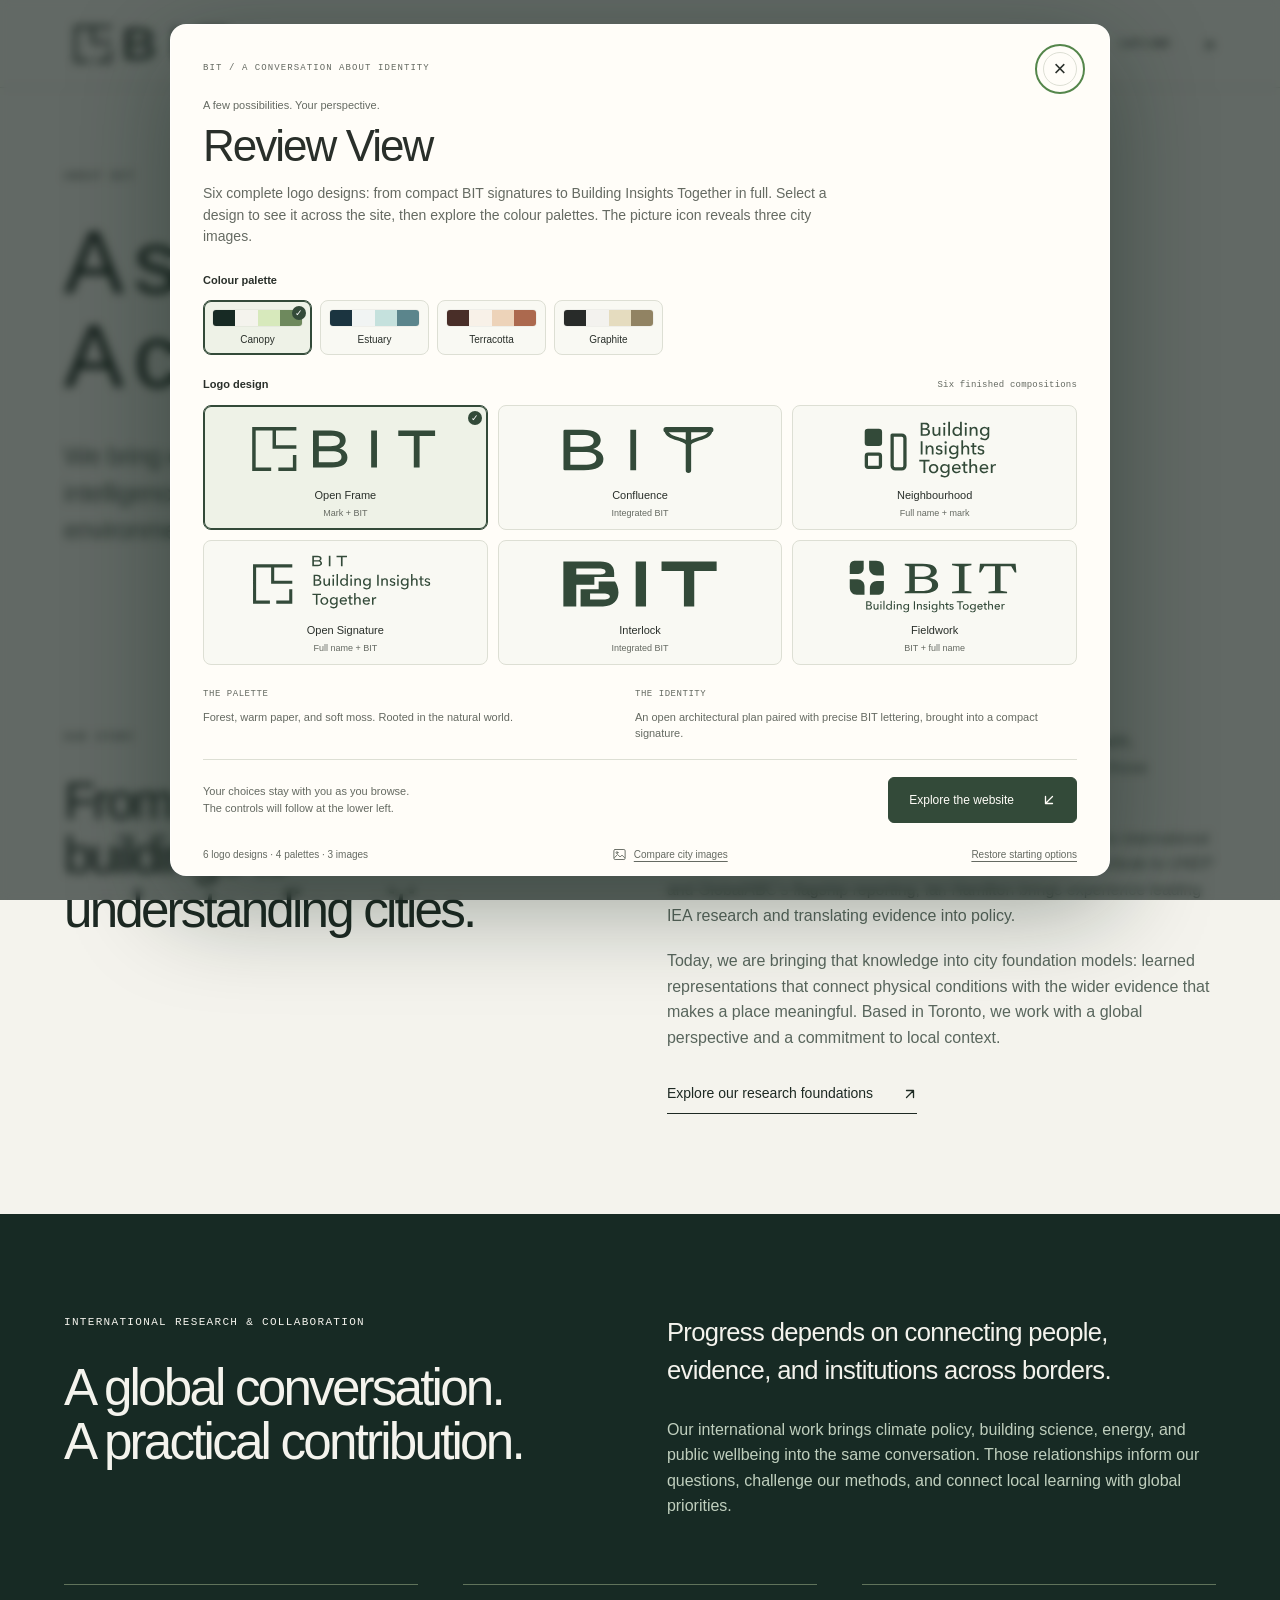
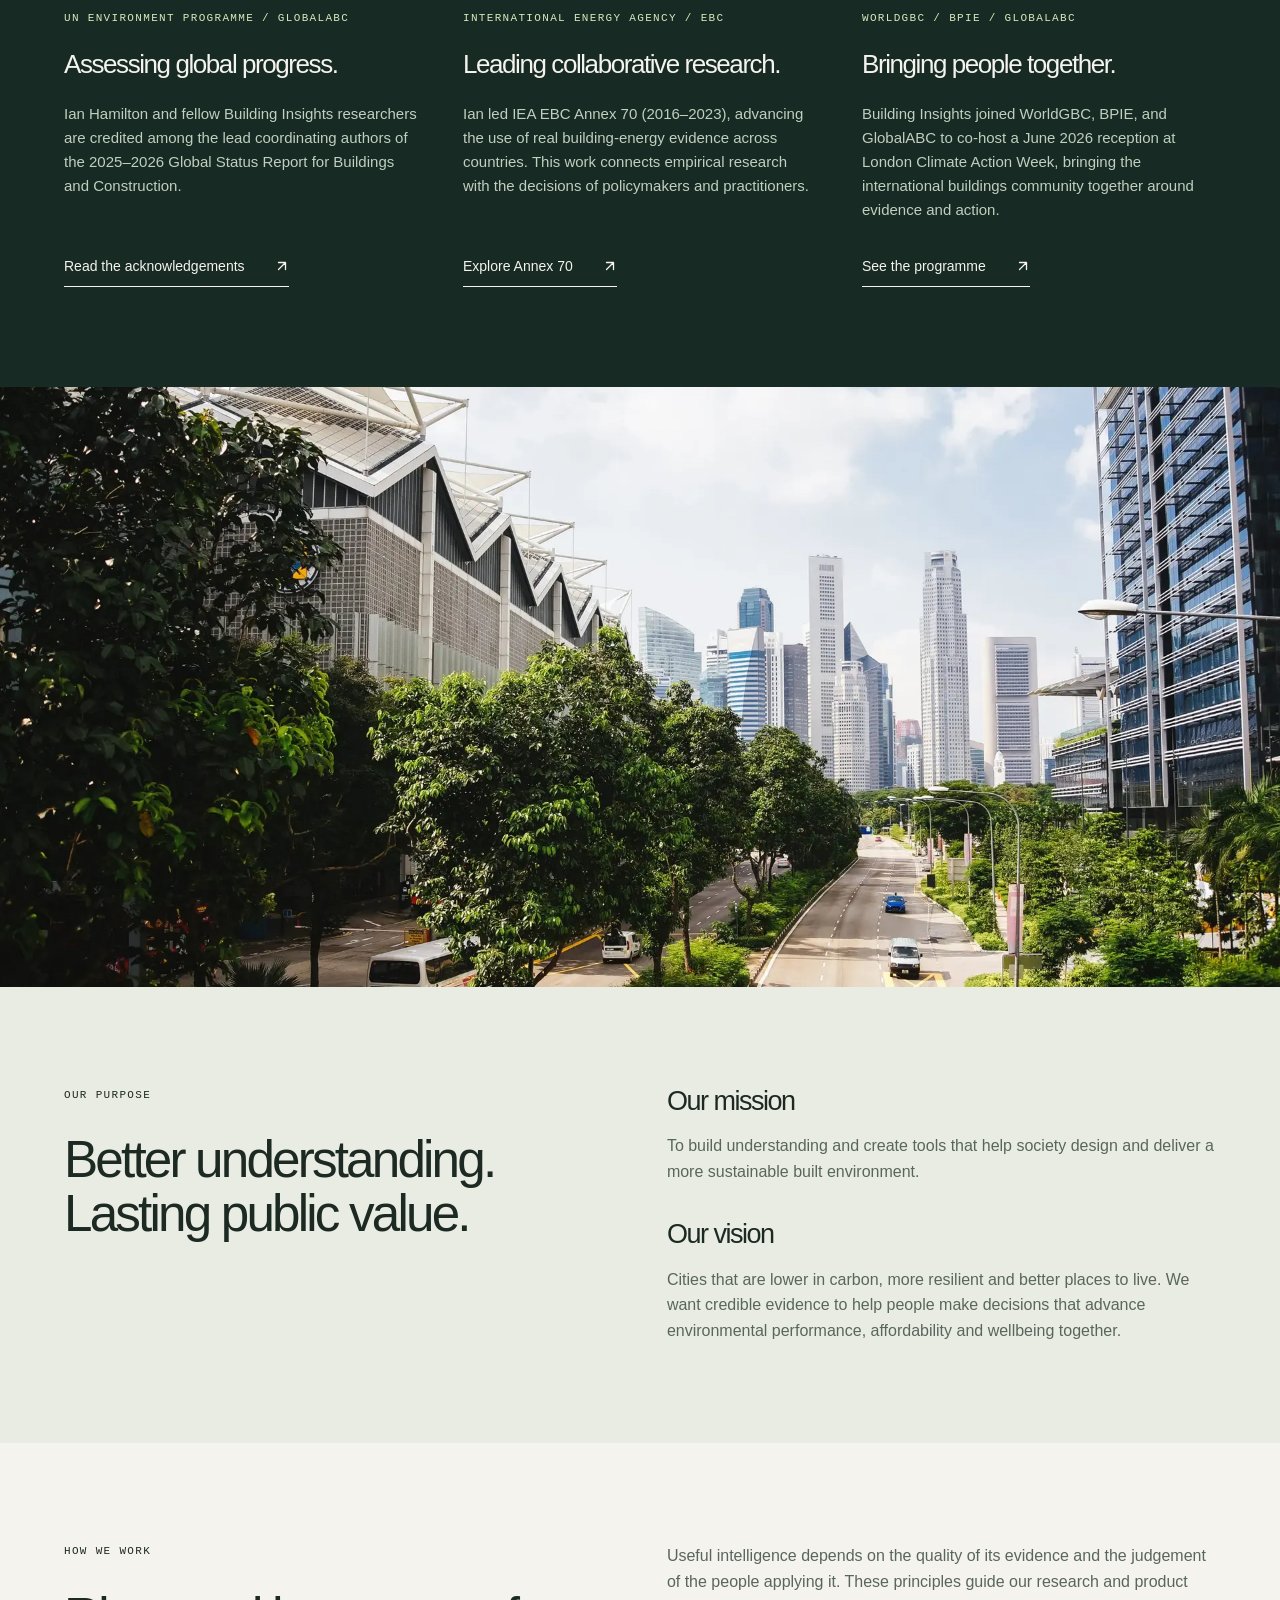
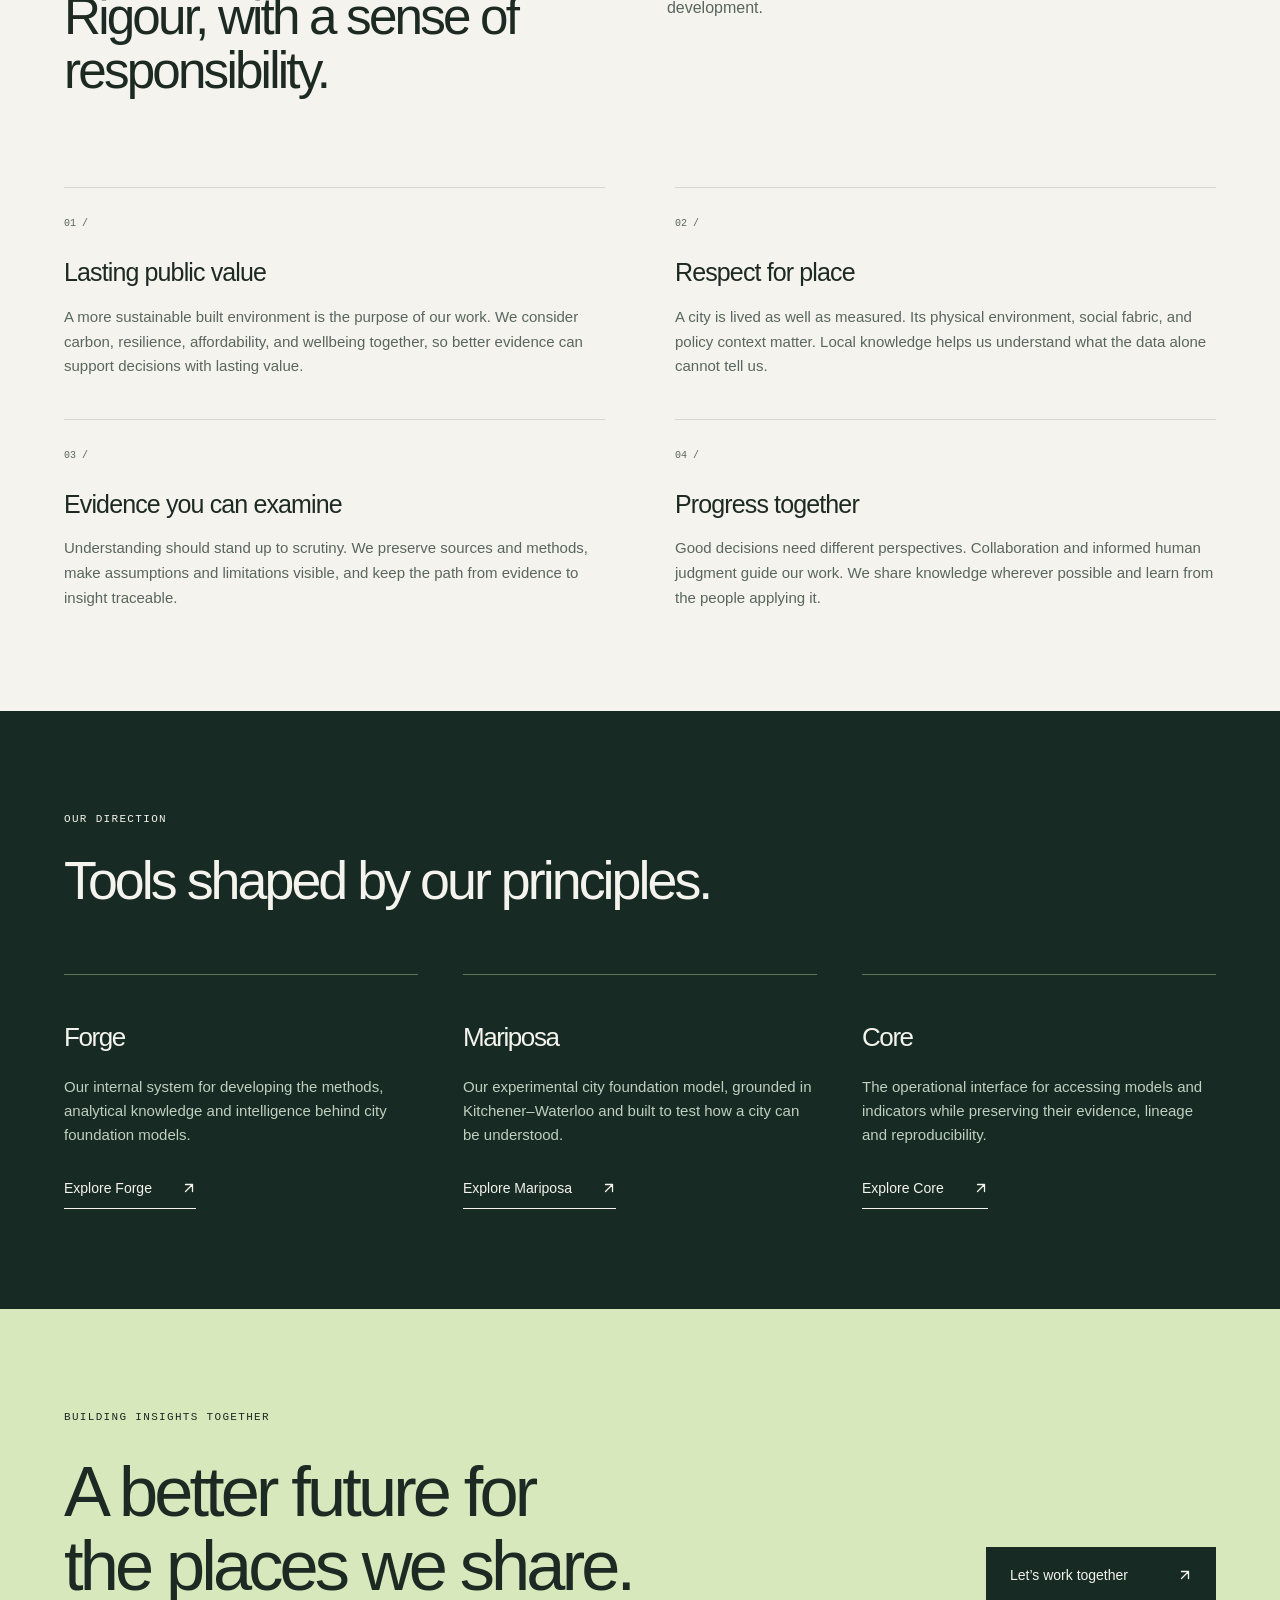
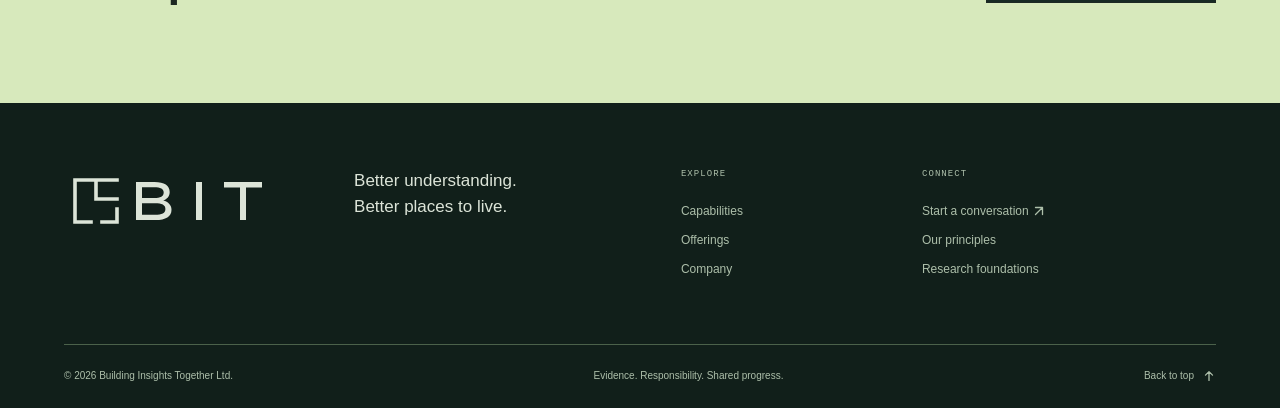
==== about/index.html @ 165d944f "Unify all site arrows with compact vector icons" ====
<!doctype html>
<html lang="en" data-palette="canopy" data-logo="open-frame" data-city-visual="street">
<head>
<meta charset="utf-8">
<meta name="viewport" content="width=device-width, initial-scale=1">
<script src="/assets/js/review-init.js"></script><title>Company — BIT</title>
<meta name="description" content="Discover BIT’s purpose, principles, and international research contributions through UNEP and GlobalABC reporting and Ian Hamilton’s IEA research leadership.">
<meta name="theme-color" content="#172a24">
<link rel="icon" href="/assets/brand/compositions/open-frame-mark.svg" type="image/svg+xml">
<link rel="canonical" href="https://beta.building-insights.org/about/">
<meta property="og:title" content="Company — BIT">
<meta property="og:description" content="Discover BIT’s purpose, principles, and international research contributions through UNEP and GlobalABC reporting and Ian Hamilton’s IEA research leadership.">
<meta property="og:type" content="website">
<meta property="og:url" content="https://beta.building-insights.org/about/">
<meta property="og:image" content="https://beta.building-insights.org/assets/images/og-default.png">
<link rel="stylesheet" href="/assets/css/site.css?v=compact-arrows-1">
<script src="/assets/js/site.js" defer></script>
<link rel="stylesheet" href="/assets/css/brand-themes.css">
<link rel="stylesheet" href="/assets/css/review-view.css">
<script src="/assets/js/review-view.js" defer></script>
</head>
<body id="top">
<svg class="brand-library" xmlns="http://www.w3.org/2000/svg" aria-hidden="true"><defs><symbol id="identity-open-frame" viewbox="0 0 210 64" fill="none"><path xmlns="http://www.w3.org/2000/svg" d="M53 11H11V53H27M38 53H53V40M32 11V30H53" fill="none" stroke="currentColor" stroke-width="3.6" stroke-linecap="square" stroke-linejoin="miter"></path><g xmlns="http://www.w3.org/2000/svg" transform="translate(72 0)"><path fill="currentColor" fill-rule="evenodd" d="M0 13H18.5C28.4 13 33.7 16.7 33.7 22.9C33.7 27.2 31.1 30.1 27.2 31.4C32.4 32.7 35.5 36 35.5 40.7C35.5 47.5 29.8 51 19.5 51H0V13ZM6 18.3V29.1H18.1C24.6 29.1 27.7 27.5 27.7 23.6C27.7 19.9 24.6 18.3 18.1 18.3H6ZM6 34.2V45.7H19C26 45.7 29.4 44 29.4 39.9C29.4 35.9 26 34.2 19 34.2H6Z"></path><path fill="currentColor" d="M60 13H66V51H60V13ZM88 13H126V18.5H110V51H104V18.5H88V13Z"></path></g>
</symbol><symbol id="identity-confluence" viewbox="0 0 178 64" fill="none"><g xmlns="http://www.w3.org/2000/svg" transform="translate(10 -2.365) scale(1.22 1.105)"><path fill="currentColor" fill-rule="evenodd" d="M0 14.3Q0 13 1.3 13H16.5C26.2 13 31.5 16.6 31.5 22.8C31.5 27 29 29.8 25.1 31.1C30.5 32.3 33.8 35.7 33.8 40.5C33.8 47.5 27.6 51 17.4 51H1.3Q0 51 0 49.7V14.3ZM5.8 18.1V29H15.9C22.2 29 25.6 27.4 25.6 23.5C25.6 19.8 22.4 18.1 16.1 18.1H5.8ZM5.8 34V45.9H17.2C24.2 45.9 27.8 44 27.8 39.9C27.8 35.8 24.1 34 17.2 34H5.8Z"></path></g><path xmlns="http://www.w3.org/2000/svg" d="M79 12H85V54H79Z" fill="currentColor"></path><path xmlns="http://www.w3.org/2000/svg" d="M116 12H162M139 12V54" fill="none" stroke="currentColor" stroke-width="5.6" stroke-linecap="round"></path><path xmlns="http://www.w3.org/2000/svg" d="M116 12C116 23 139 20 139 29M162 12C162 23 139 20 139 29" fill="none" stroke="currentColor" stroke-width="3.6" stroke-linecap="round"></path>
</symbol><symbol id="identity-neighbourhood" viewbox="0 0 205 80" fill="none"><g xmlns="http://www.w3.org/2000/svg" transform="translate(0 2) scale(1.18)"><rect x="10" y="10" width="19" height="19" rx="3.5" fill="currentColor"></rect><rect x="11.8" y="37.8" width="15.4" height="14.4" rx="2" fill="none" stroke="currentColor" stroke-width="3.6"></rect><path d="M40 17H50.5C52.43 17 54 18.57 54 20.5V50.5C54 52.43 52.43 54 50.5 54H43.5C41.57 54 40 52.43 40 50.5V17Z" fill="none" stroke="currentColor" stroke-width="3.6" stroke-linejoin="round"></path></g><path xmlns="http://www.w3.org/2000/svg" fill="currentColor" d="M84.064 6.008L89.92 6.008Q90.88 6.008 91.84 6.224Q92.8 6.44 93.556 6.944Q94.312 7.448 94.78 8.264Q95.248 9.08 95.248 10.304Q95.248 11.72 94.432 12.68Q93.616 13.64 92.272 14L92.272 14.048Q93.088 14.144 93.784 14.468Q94.48 14.792 94.984 15.32Q95.488 15.848 95.764 16.568Q96.04 17.288 96.04 18.176Q96.04 19.4 95.536 20.312Q95.032 21.224 94.168 21.812Q93.304 22.4 92.14 22.7Q90.976 23 89.656 23L84.064 23ZM86.44 13.184L89.536 13.184Q90.208 13.184 90.82 13.028Q91.432 12.872 91.888 12.548Q92.344 12.224 92.608 11.732Q92.872 11.24 92.872 10.544Q92.872 9.176 91.864 8.588Q90.856 8 89.152 8L86.44 8ZM86.44 20.984L89.416 20.984Q90.16 20.984 90.916 20.852Q91.672 20.72 92.284 20.384Q92.896 20.048 93.268 19.484Q93.64 18.92 93.64 18.056Q93.64 16.544 92.608 15.872Q91.576 15.2 89.632 15.2L86.44 15.2ZM107.368 23Q107.32 22.568 107.296 22.028Q107.272 21.488 107.272 21.128L107.224 21.128Q106.792 22.04 105.772 22.676Q104.752 23.312 103.504 23.312Q102.4 23.312 101.596 22.952Q100.792 22.592 100.276 21.956Q99.76 21.32 99.508 20.48Q99.256 19.64 99.256 18.68L99.256 11.624L101.512 11.624L101.512 17.912Q101.512 18.608 101.62 19.244Q101.728 19.88 102.016 20.36Q102.304 20.84 102.808 21.128Q103.312 21.416 104.104 21.416Q105.472 21.416 106.312 20.396Q107.152 19.376 107.152 17.672L107.152 11.624L109.408 11.624L109.408 20.552Q109.408 21.008 109.432 21.728Q109.456 22.448 109.504 23ZM115.6 23L113.344 23L113.344 11.624L115.6 11.624ZM115.984 7.52Q115.984 8.144 115.54 8.552Q115.096 8.96 114.472 8.96Q113.848 8.96 113.416 8.54Q112.984 8.12 112.984 7.52Q112.984 6.896 113.416 6.476Q113.848 6.056 114.472 6.056Q115.096 6.056 115.54 6.476Q115.984 6.896 115.984 7.52ZM121.84 23L119.584 23L119.584 4.856L121.84 4.856ZM134.848 21.2Q134.2 22.232 133.084 22.772Q131.968 23.312 130.744 23.312Q129.424 23.312 128.368 22.844Q127.312 22.376 126.568 21.56Q125.824 20.744 125.416 19.64Q125.008 18.536 125.008 17.288Q125.008 16.04 125.416 14.948Q125.824 13.856 126.58 13.04Q127.336 12.224 128.392 11.768Q129.448 11.312 130.72 11.312Q132.112 11.312 133.144 11.9Q134.176 12.488 134.776 13.328L134.824 13.328L134.824 4.856L137.08 4.856L137.08 23L134.896 23L134.896 21.2ZM127.36 17.288Q127.36 18.08 127.6 18.824Q127.84 19.568 128.32 20.144Q128.8 20.72 129.496 21.068Q130.192 21.416 131.128 21.416Q131.992 21.416 132.7 21.08Q133.408 20.744 133.912 20.18Q134.416 19.616 134.692 18.872Q134.968 18.128 134.968 17.312Q134.968 16.496 134.692 15.752Q134.416 15.008 133.912 14.432Q133.408 13.856 132.7 13.52Q131.992 13.184 131.128 13.184Q130.192 13.184 129.496 13.52Q128.8 13.856 128.32 14.432Q127.84 15.008 127.6 15.752Q127.36 16.496 127.36 17.288ZM143.296 23L141.04 23L141.04 11.624L143.296 11.624ZM143.68 7.52Q143.68 8.144 143.236 8.552Q142.792 8.96 142.168 8.96Q141.544 8.96 141.112 8.54Q140.68 8.12 140.68 7.52Q140.68 6.896 141.112 6.476Q141.544 6.056 142.168 6.056Q142.792 6.056 143.236 6.476Q143.68 6.896 143.68 7.52ZM149.272 11.624Q149.32 12.056 149.344 12.596Q149.368 13.136 149.368 13.496L149.44 13.496Q149.656 13.04 150.028 12.644Q150.4 12.248 150.88 11.948Q151.36 11.648 151.936 11.48Q152.512 11.312 153.136 11.312Q154.24 11.312 155.032 11.684Q155.824 12.056 156.352 12.68Q156.88 13.304 157.132 14.144Q157.384 14.984 157.384 15.944L157.384 23L155.128 23L155.128 16.688Q155.128 15.992 155.02 15.368Q154.912 14.744 154.624 14.264Q154.336 13.784 153.832 13.496Q153.328 13.208 152.536 13.208Q151.192 13.208 150.34 14.228Q149.488 15.248 149.488 16.952L149.488 23L147.232 23L147.232 14.072Q147.232 13.616 147.208 12.896Q147.184 12.176 147.136 11.624ZM162.088 24.944Q162.832 25.784 163.948 26.288Q165.064 26.792 166.24 26.792Q167.368 26.792 168.136 26.468Q168.904 26.144 169.372 25.58Q169.84 25.016 170.044 24.248Q170.248 23.48 170.248 22.592L170.248 21.128L170.2 21.128Q169.576 22.088 168.496 22.592Q167.416 23.096 166.192 23.096Q164.896 23.096 163.828 22.64Q162.76 22.184 162.016 21.392Q161.272 20.6 160.864 19.532Q160.456 18.464 160.456 17.24Q160.456 16.016 160.864 14.936Q161.272 13.856 162.016 13.052Q162.76 12.248 163.816 11.78Q164.872 11.312 166.168 11.312Q167.392 11.312 168.508 11.84Q169.624 12.368 170.272 13.448L170.32 13.448L170.32 11.624L172.504 11.624L172.504 22.424Q172.504 23.672 172.192 24.812Q171.88 25.952 171.136 26.828Q170.392 27.704 169.192 28.232Q167.992 28.76 166.216 28.76Q164.728 28.76 163.228 28.22Q161.728 27.68 160.648 26.696ZM162.784 17.192Q162.784 17.984 163.036 18.704Q163.288 19.424 163.78 19.976Q164.272 20.528 164.968 20.864Q165.664 21.2 166.552 21.2Q167.416 21.2 168.136 20.888Q168.856 20.576 169.36 20.036Q169.864 19.496 170.14 18.764Q170.416 18.032 170.416 17.192Q170.416 16.376 170.14 15.656Q169.864 14.936 169.348 14.384Q168.832 13.832 168.124 13.508Q167.416 13.184 166.552 13.184Q165.664 13.184 164.968 13.508Q164.272 13.832 163.78 14.372Q163.288 14.912 163.036 15.644Q162.784 16.376 162.784 17.192Z"></path>
<path xmlns="http://www.w3.org/2000/svg" fill="currentColor" d="M86.44 47L84.064 47L84.064 30.008L86.44 30.008ZM92.488 35.624Q92.536 36.056 92.56 36.596Q92.584 37.136 92.584 37.496L92.656 37.496Q92.872 37.04 93.244 36.644Q93.616 36.248 94.096 35.948Q94.576 35.648 95.152 35.48Q95.728 35.312 96.352 35.312Q97.456 35.312 98.248 35.684Q99.04 36.056 99.568 36.68Q100.096 37.304 100.348 38.144Q100.6 38.984 100.6 39.944L100.6 47L98.344 47L98.344 40.688Q98.344 39.992 98.236 39.368Q98.128 38.744 97.84 38.264Q97.552 37.784 97.048 37.496Q96.544 37.208 95.752 37.208Q94.408 37.208 93.556 38.228Q92.704 39.248 92.704 40.952L92.704 47L90.448 47L90.448 38.072Q90.448 37.616 90.424 36.896Q90.4 36.176 90.352 35.624ZM110.56 38.504Q110.176 37.88 109.48 37.484Q108.784 37.088 107.92 37.088Q107.536 37.088 107.152 37.172Q106.768 37.256 106.468 37.436Q106.168 37.616 105.988 37.892Q105.808 38.168 105.808 38.576Q105.808 39.296 106.456 39.644Q107.104 39.992 108.4 40.28Q109.216 40.472 109.912 40.736Q110.608 41 111.124 41.396Q111.64 41.792 111.928 42.344Q112.216 42.896 112.216 43.64Q112.216 44.648 111.832 45.344Q111.448 46.04 110.812 46.484Q110.176 46.928 109.36 47.12Q108.544 47.312 107.68 47.312Q106.384 47.312 105.148 46.808Q103.912 46.304 103.096 45.272L104.704 43.904Q105.16 44.576 105.964 45.032Q106.768 45.488 107.728 45.488Q108.16 45.488 108.556 45.404Q108.952 45.32 109.276 45.128Q109.6 44.936 109.792 44.624Q109.984 44.312 109.984 43.832Q109.984 43.04 109.228 42.656Q108.472 42.272 107.008 41.936Q106.432 41.792 105.844 41.588Q105.256 41.384 104.776 41.024Q104.296 40.664 103.996 40.124Q103.696 39.584 103.696 38.792Q103.696 37.88 104.068 37.22Q104.44 36.56 105.04 36.14Q105.64 35.72 106.408 35.516Q107.176 35.312 107.992 35.312Q109.216 35.312 110.356 35.792Q111.496 36.272 112.12 37.184ZM117.352 47L115.096 47L115.096 35.624L117.352 35.624ZM117.736 31.52Q117.736 32.144 117.292 32.552Q116.848 32.96 116.224 32.96Q115.6 32.96 115.168 32.54Q114.736 32.12 114.736 31.52Q114.736 30.896 115.168 30.476Q115.6 30.056 116.224 30.056Q116.848 30.056 117.292 30.476Q117.736 30.896 117.736 31.52ZM122.176 48.944Q122.92 49.784 124.036 50.288Q125.152 50.792 126.328 50.792Q127.456 50.792 128.224 50.468Q128.992 50.144 129.46 49.58Q129.928 49.016 130.132 48.248Q130.336 47.48 130.336 46.592L130.336 45.128L130.288 45.128Q129.664 46.088 128.584 46.592Q127.504 47.096 126.28 47.096Q124.984 47.096 123.916 46.64Q122.848 46.184 122.104 45.392Q121.36 44.6 120.952 43.532Q120.544 42.464 120.544 41.24Q120.544 40.016 120.952 38.936Q121.36 37.856 122.104 37.052Q122.848 36.248 123.904 35.78Q124.96 35.312 126.256 35.312Q127.48 35.312 128.596 35.84Q129.712 36.368 130.36 37.448L130.408 37.448L130.408 35.624L132.592 35.624L132.592 46.424Q132.592 47.672 132.28 48.812Q131.968 49.952 131.224 50.828Q130.48 51.704 129.28 52.232Q128.08 52.76 126.304 52.76Q124.816 52.76 123.316 52.22Q121.816 51.68 120.736 50.696ZM122.872 41.192Q122.872 41.984 123.124 42.704Q123.376 43.424 123.868 43.976Q124.36 44.528 125.056 44.864Q125.752 45.2 126.64 45.2Q127.504 45.2 128.224 44.888Q128.944 44.576 129.448 44.036Q129.952 43.496 130.228 42.764Q130.504 42.032 130.504 41.192Q130.504 40.376 130.228 39.656Q129.952 38.936 129.436 38.384Q128.92 37.832 128.212 37.508Q127.504 37.184 126.64 37.184Q125.752 37.184 125.056 37.508Q124.36 37.832 123.868 38.372Q123.376 38.912 123.124 39.644Q122.872 40.376 122.872 41.192ZM138.808 37.352Q139.216 36.512 140.2 35.912Q141.184 35.312 142.408 35.312Q143.512 35.312 144.304 35.684Q145.096 36.056 145.624 36.68Q146.152 37.304 146.404 38.144Q146.656 38.984 146.656 39.944L146.656 47L144.4 47L144.4 40.712Q144.4 40.016 144.292 39.392Q144.184 38.768 143.896 38.288Q143.608 37.808 143.116 37.52Q142.624 37.232 141.832 37.232Q140.488 37.232 139.624 38.252Q138.76 39.272 138.76 40.976L138.76 47L136.504 47L136.504 28.856L138.76 28.856L138.76 37.352ZM156.04 37.472L153.016 37.472L153.016 43.4Q153.016 44.432 153.4 44.876Q153.784 45.32 154.624 45.32Q154.936 45.32 155.296 45.248Q155.656 45.176 155.944 45.032L156.016 46.88Q155.608 47.024 155.116 47.108Q154.624 47.192 154.096 47.192Q152.488 47.192 151.636 46.304Q150.784 45.416 150.784 43.64L150.784 37.472L148.6 37.472L148.6 35.624L150.784 35.624L150.784 32.36L153.016 32.36L153.016 35.624L156.04 35.624ZM164.512 38.504Q164.128 37.88 163.432 37.484Q162.736 37.088 161.872 37.088Q161.488 37.088 161.104 37.172Q160.72 37.256 160.42 37.436Q160.12 37.616 159.94 37.892Q159.76 38.168 159.76 38.576Q159.76 39.296 160.408 39.644Q161.056 39.992 162.352 40.28Q163.168 40.472 163.864 40.736Q164.56 41 165.076 41.396Q165.592 41.792 165.88 42.344Q166.168 42.896 166.168 43.64Q166.168 44.648 165.784 45.344Q165.4 46.04 164.764 46.484Q164.128 46.928 163.312 47.12Q162.496 47.312 161.632 47.312Q160.336 47.312 159.1 46.808Q157.864 46.304 157.048 45.272L158.656 43.904Q159.112 44.576 159.916 45.032Q160.72 45.488 161.68 45.488Q162.112 45.488 162.508 45.404Q162.904 45.32 163.228 45.128Q163.552 44.936 163.744 44.624Q163.936 44.312 163.936 43.832Q163.936 43.04 163.18 42.656Q162.424 42.272 160.96 41.936Q160.384 41.792 159.796 41.588Q159.208 41.384 158.728 41.024Q158.248 40.664 157.948 40.124Q157.648 39.584 157.648 38.792Q157.648 37.88 158.02 37.22Q158.392 36.56 158.992 36.14Q159.592 35.72 160.36 35.516Q161.128 35.312 161.944 35.312Q163.168 35.312 164.308 35.792Q165.448 36.272 166.072 37.184Z"></path>
<path xmlns="http://www.w3.org/2000/svg" fill="currentColor" d="M90.016 71L87.64 71L87.64 56.096L82.192 56.096L82.192 54.008L95.464 54.008L95.464 56.096L90.016 56.096ZM106.816 65.288Q106.816 66.608 106.348 67.712Q105.88 68.816 105.052 69.62Q104.224 70.424 103.096 70.868Q101.968 71.312 100.672 71.312Q99.376 71.312 98.248 70.868Q97.12 70.424 96.304 69.62Q95.488 68.816 95.02 67.712Q94.552 66.608 94.552 65.288Q94.552 63.968 95.02 62.876Q95.488 61.784 96.304 60.992Q97.12 60.2 98.248 59.756Q99.376 59.312 100.672 59.312Q101.968 59.312 103.096 59.756Q104.224 60.2 105.052 60.992Q105.88 61.784 106.348 62.876Q106.816 63.968 106.816 65.288ZM104.464 65.288Q104.464 64.472 104.212 63.728Q103.96 62.984 103.48 62.42Q103 61.856 102.292 61.52Q101.584 61.184 100.672 61.184Q99.76 61.184 99.052 61.52Q98.344 61.856 97.864 62.42Q97.384 62.984 97.132 63.728Q96.88 64.472 96.88 65.288Q96.88 66.104 97.132 66.848Q97.384 67.592 97.864 68.168Q98.344 68.744 99.052 69.08Q99.76 69.416 100.672 69.416Q101.584 69.416 102.292 69.08Q103 68.744 103.48 68.168Q103.96 67.592 104.212 66.848Q104.464 66.104 104.464 65.288ZM110.824 72.944Q111.568 73.784 112.684 74.288Q113.8 74.792 114.976 74.792Q116.104 74.792 116.872 74.468Q117.64 74.144 118.108 73.58Q118.576 73.016 118.78 72.248Q118.984 71.48 118.984 70.592L118.984 69.128L118.936 69.128Q118.312 70.088 117.232 70.592Q116.152 71.096 114.928 71.096Q113.632 71.096 112.564 70.64Q111.496 70.184 110.752 69.392Q110.008 68.6 109.6 67.532Q109.192 66.464 109.192 65.24Q109.192 64.016 109.6 62.936Q110.008 61.856 110.752 61.052Q111.496 60.248 112.552 59.78Q113.608 59.312 114.904 59.312Q116.128 59.312 117.244 59.84Q118.36 60.368 119.008 61.448L119.056 61.448L119.056 59.624L121.24 59.624L121.24 70.424Q121.24 71.672 120.928 72.812Q120.616 73.952 119.872 74.828Q119.128 75.704 117.928 76.232Q116.728 76.76 114.952 76.76Q113.464 76.76 111.964 76.22Q110.464 75.68 109.384 74.696ZM111.52 65.192Q111.52 65.984 111.772 66.704Q112.024 67.424 112.516 67.976Q113.008 68.528 113.704 68.864Q114.4 69.2 115.288 69.2Q116.152 69.2 116.872 68.888Q117.592 68.576 118.096 68.036Q118.6 67.496 118.876 66.764Q119.152 66.032 119.152 65.192Q119.152 64.376 118.876 63.656Q118.6 62.936 118.084 62.384Q117.568 61.832 116.86 61.508Q116.152 61.184 115.288 61.184Q114.4 61.184 113.704 61.508Q113.008 61.832 112.516 62.372Q112.024 62.912 111.772 63.644Q111.52 64.376 111.52 65.192ZM133.432 64.304Q133.408 63.632 133.204 63.044Q133 62.456 132.604 62.024Q132.208 61.592 131.62 61.34Q131.032 61.088 130.24 61.088Q129.52 61.088 128.884 61.34Q128.248 61.592 127.78 62.024Q127.312 62.456 127.012 63.044Q126.712 63.632 126.664 64.304ZM135.712 65.216Q135.712 65.408 135.712 65.6Q135.712 65.792 135.688 65.984L126.664 65.984Q126.688 66.704 126.988 67.34Q127.288 67.976 127.792 68.444Q128.296 68.912 128.956 69.176Q129.616 69.44 130.36 69.44Q131.512 69.44 132.352 68.936Q133.192 68.432 133.672 67.712L135.256 68.984Q134.344 70.184 133.108 70.748Q131.872 71.312 130.36 71.312Q129.064 71.312 127.96 70.88Q126.856 70.448 126.064 69.668Q125.272 68.888 124.816 67.784Q124.36 66.68 124.36 65.336Q124.36 64.016 124.804 62.9Q125.248 61.784 126.04 60.992Q126.832 60.2 127.912 59.756Q128.992 59.312 130.24 59.312Q131.488 59.312 132.508 59.72Q133.528 60.128 134.236 60.896Q134.944 61.664 135.328 62.756Q135.712 63.848 135.712 65.216ZM144.424 61.472L141.4 61.472L141.4 67.4Q141.4 68.432 141.784 68.876Q142.168 69.32 143.008 69.32Q143.32 69.32 143.68 69.248Q144.04 69.176 144.328 69.032L144.4 70.88Q143.992 71.024 143.5 71.108Q143.008 71.192 142.48 71.192Q140.872 71.192 140.02 70.304Q139.168 69.416 139.168 67.64L139.168 61.472L136.984 61.472L136.984 59.624L139.168 59.624L139.168 56.36L141.4 56.36L141.4 59.624L144.424 59.624ZM149.104 61.352Q149.512 60.512 150.496 59.912Q151.48 59.312 152.704 59.312Q153.808 59.312 154.6 59.684Q155.392 60.056 155.92 60.68Q156.448 61.304 156.7 62.144Q156.952 62.984 156.952 63.944L156.952 71L154.696 71L154.696 64.712Q154.696 64.016 154.588 63.392Q154.48 62.768 154.192 62.288Q153.904 61.808 153.412 61.52Q152.92 61.232 152.128 61.232Q150.784 61.232 149.92 62.252Q149.056 63.272 149.056 64.976L149.056 71L146.8 71L146.8 52.856L149.056 52.856L149.056 61.352ZM169.096 64.304Q169.072 63.632 168.868 63.044Q168.664 62.456 168.268 62.024Q167.872 61.592 167.284 61.34Q166.696 61.088 165.904 61.088Q165.184 61.088 164.548 61.34Q163.912 61.592 163.444 62.024Q162.976 62.456 162.676 63.044Q162.376 63.632 162.328 64.304ZM171.376 65.216Q171.376 65.408 171.376 65.6Q171.376 65.792 171.352 65.984L162.328 65.984Q162.352 66.704 162.652 67.34Q162.952 67.976 163.456 68.444Q163.96 68.912 164.62 69.176Q165.28 69.44 166.024 69.44Q167.176 69.44 168.016 68.936Q168.856 68.432 169.336 67.712L170.92 68.984Q170.008 70.184 168.772 70.748Q167.536 71.312 166.024 71.312Q164.728 71.312 163.624 70.88Q162.52 70.448 161.728 69.668Q160.936 68.888 160.48 67.784Q160.024 66.68 160.024 65.336Q160.024 64.016 160.468 62.9Q160.912 61.784 161.704 60.992Q162.496 60.2 163.576 59.756Q164.656 59.312 165.904 59.312Q167.152 59.312 168.172 59.72Q169.192 60.128 169.9 60.896Q170.608 61.664 170.992 62.756Q171.376 63.848 171.376 65.216ZM174.52 62.072Q174.52 61.616 174.496 60.896Q174.472 60.176 174.424 59.624L176.56 59.624Q176.608 60.056 176.632 60.62Q176.656 61.184 176.656 61.544L176.728 61.544Q177.208 60.536 178.132 59.924Q179.056 59.312 180.208 59.312Q180.736 59.312 181.096 59.408L181 61.496Q180.52 61.376 179.968 61.376Q179.152 61.376 178.552 61.676Q177.952 61.976 177.556 62.48Q177.16 62.984 176.968 63.644Q176.776 64.304 176.776 65.024L176.776 71L174.52 71Z"></path>

</symbol><symbol id="identity-open-frame-full" viewbox="0 0 240 72" fill="none"><g xmlns="http://www.w3.org/2000/svg" transform="translate(4 4)"><path xmlns="http://www.w3.org/2000/svg" d="M53 11H11V53H27M38 53H53V40M32 11V30H53" fill="none" stroke="currentColor" stroke-width="3.6" stroke-linecap="square" stroke-linejoin="miter"></path>
</g>
<g xmlns="http://www.w3.org/2000/svg" transform="translate(82 -1) scale(.32)"><path xmlns="http://www.w3.org/2000/svg" fill="currentColor" fill-rule="evenodd" d="M0 13H18.5C28.4 13 33.7 16.7 33.7 22.9C33.7 27.2 31.1 30.1 27.2 31.4C32.4 32.7 35.5 36 35.5 40.7C35.5 47.5 29.8 51 19.5 51H0V13ZM6 18.3V29.1H18.1C24.6 29.1 27.7 27.5 27.7 23.6C27.7 19.9 24.6 18.3 18.1 18.3H6ZM6 34.2V45.7H19C26 45.7 29.4 44 29.4 39.9C29.4 35.9 26 34.2 19 34.2H6Z"></path><path xmlns="http://www.w3.org/2000/svg" fill="currentColor" d="M60 13H66V51H60V13ZM88 13H126V18.5H110V51H104V18.5H88V13Z"></path>
</g>
<path xmlns="http://www.w3.org/2000/svg" transform="translate(82.000 38.000)" fill="currentColor" d="M1.548 -12.744 L5.94 -12.744 Q6.66 -12.744 7.38 -12.582 Q8.1 -12.42 8.667 -12.042 Q9.234 -11.664 9.585 -11.052 Q9.936 -10.44 9.936 -9.522 Q9.936 -8.46 9.324 -7.74 Q8.712 -7.02 7.704 -6.75 L7.704 -6.714 Q8.316 -6.642 8.838 -6.399 Q9.36 -6.156 9.738 -5.76 Q10.116 -5.364 10.323 -4.824 Q10.53 -4.284 10.53 -3.618 Q10.53 -2.7 10.152 -2.016 Q9.774 -1.332 9.126 -0.891 Q8.478 -0.45 7.605 -0.225 Q6.732 -0 5.742 -0 L1.548 -0 Z M3.33 -7.362 L5.652 -7.362 Q6.156 -7.362 6.615 -7.479 Q7.074 -7.596 7.416 -7.839 Q7.758 -8.082 7.956 -8.451 Q8.154 -8.82 8.154 -9.342 Q8.154 -10.368 7.398 -10.809 Q6.642 -11.25 5.364 -11.25 L3.33 -11.25 Z M3.33 -1.512 L5.562 -1.512 Q6.12 -1.512 6.687 -1.611 Q7.254 -1.71 7.713 -1.962 Q8.172 -2.214 8.451 -2.637 Q8.73 -3.06 8.73 -3.708 Q8.73 -4.842 7.956 -5.346 Q7.182 -5.85 5.724 -5.85 L3.33 -5.85 Z M19.026 -0 Q18.99 -0.324 18.972 -0.729 Q18.954 -1.134 18.954 -1.404 L18.918 -1.404 Q18.594 -0.72 17.829 -0.243 Q17.064 0.234 16.128 0.234 Q15.3 0.234 14.697 -0.036 Q14.094 -0.306 13.707 -0.783 Q13.32 -1.26 13.131 -1.89 Q12.942 -2.52 12.942 -3.24 L12.942 -8.532 L14.634 -8.532 L14.634 -3.816 Q14.634 -3.294 14.715 -2.817 Q14.796 -2.34 15.012 -1.98 Q15.228 -1.62 15.606 -1.404 Q15.984 -1.188 16.578 -1.188 Q17.604 -1.188 18.234 -1.953 Q18.864 -2.718 18.864 -3.996 L18.864 -8.532 L20.556 -8.532 L20.556 -1.836 Q20.556 -1.494 20.574 -0.954 Q20.592 -0.414 20.628 -0 Z M25.2 -0 L23.508 -0 L23.508 -8.532 L25.2 -8.532 Z M25.488 -11.61 Q25.488 -11.142 25.155 -10.836 Q24.822 -10.53 24.354 -10.53 Q23.886 -10.53 23.562 -10.845 Q23.238 -11.16 23.238 -11.61 Q23.238 -12.078 23.562 -12.393 Q23.886 -12.708 24.354 -12.708 Q24.822 -12.708 25.155 -12.393 Q25.488 -12.078 25.488 -11.61 Z M29.88 -0 L28.188 -0 L28.188 -13.608 L29.88 -13.608 Z M39.636 -1.35 Q39.15 -0.576 38.313 -0.171 Q37.476 0.234 36.558 0.234 Q35.568 0.234 34.776 -0.117 Q33.984 -0.468 33.426 -1.08 Q32.868 -1.692 32.562 -2.52 Q32.256 -3.348 32.256 -4.284 Q32.256 -5.22 32.562 -6.039 Q32.868 -6.858 33.435 -7.47 Q34.002 -8.082 34.794 -8.424 Q35.586 -8.766 36.54 -8.766 Q37.584 -8.766 38.358 -8.325 Q39.132 -7.884 39.582 -7.254 L39.618 -7.254 L39.618 -13.608 L41.31 -13.608 L41.31 -0 L39.672 -0 L39.672 -1.35 Z M34.02 -4.284 Q34.02 -3.69 34.2 -3.132 Q34.38 -2.574 34.74 -2.142 Q35.1 -1.71 35.622 -1.449 Q36.144 -1.188 36.846 -1.188 Q37.494 -1.188 38.025 -1.44 Q38.556 -1.692 38.934 -2.115 Q39.312 -2.538 39.519 -3.096 Q39.726 -3.654 39.726 -4.266 Q39.726 -4.878 39.519 -5.436 Q39.312 -5.994 38.934 -6.426 Q38.556 -6.858 38.025 -7.11 Q37.494 -7.362 36.846 -7.362 Q36.144 -7.362 35.622 -7.11 Q35.1 -6.858 34.74 -6.426 Q34.38 -5.994 34.2 -5.436 Q34.02 -4.878 34.02 -4.284 Z M45.972 -0 L44.28 -0 L44.28 -8.532 L45.972 -8.532 Z M46.26 -11.61 Q46.26 -11.142 45.927 -10.836 Q45.594 -10.53 45.126 -10.53 Q44.658 -10.53 44.334 -10.845 Q44.01 -11.16 44.01 -11.61 Q44.01 -12.078 44.334 -12.393 Q44.658 -12.708 45.126 -12.708 Q45.594 -12.708 45.927 -12.393 Q46.26 -12.078 46.26 -11.61 Z M50.454 -8.532 Q50.49 -8.208 50.508 -7.803 Q50.526 -7.398 50.526 -7.128 L50.58 -7.128 Q50.742 -7.47 51.021 -7.767 Q51.3 -8.064 51.66 -8.289 Q52.02 -8.514 52.452 -8.64 Q52.884 -8.766 53.352 -8.766 Q54.18 -8.766 54.774 -8.487 Q55.368 -8.208 55.764 -7.74 Q56.16 -7.272 56.349 -6.642 Q56.538 -6.012 56.538 -5.292 L56.538 -0 L54.846 -0 L54.846 -4.734 Q54.846 -5.256 54.765 -5.724 Q54.684 -6.192 54.468 -6.552 Q54.252 -6.912 53.874 -7.128 Q53.496 -7.344 52.902 -7.344 Q51.894 -7.344 51.255 -6.579 Q50.616 -5.814 50.616 -4.536 L50.616 -0 L48.924 -0 L48.924 -6.696 Q48.924 -7.038 48.906 -7.578 Q48.888 -8.118 48.852 -8.532 Z M60.066 1.458 Q60.624 2.088 61.461 2.466 Q62.298 2.844 63.18 2.844 Q64.026 2.844 64.602 2.601 Q65.178 2.358 65.529 1.935 Q65.88 1.512 66.033 0.936 Q66.186 0.36 66.186 -0.306 L66.186 -1.404 L66.15 -1.404 Q65.682 -0.684 64.872 -0.306 Q64.062 0.072 63.144 0.072 Q62.172 0.072 61.371 -0.27 Q60.57 -0.612 60.012 -1.206 Q59.454 -1.8 59.148 -2.601 Q58.842 -3.402 58.842 -4.32 Q58.842 -5.238 59.148 -6.048 Q59.454 -6.858 60.012 -7.461 Q60.57 -8.064 61.362 -8.415 Q62.154 -8.766 63.126 -8.766 Q64.044 -8.766 64.881 -8.37 Q65.718 -7.974 66.204 -7.164 L66.24 -7.164 L66.24 -8.532 L67.878 -8.532 L67.878 -0.432 Q67.878 0.504 67.644 1.359 Q67.41 2.214 66.852 2.871 Q66.294 3.528 65.394 3.924 Q64.494 4.32 63.162 4.32 Q62.046 4.32 60.921 3.915 Q59.796 3.51 58.986 2.772 Z M60.588 -4.356 Q60.588 -3.762 60.777 -3.222 Q60.966 -2.682 61.335 -2.268 Q61.704 -1.854 62.226 -1.602 Q62.748 -1.35 63.414 -1.35 Q64.062 -1.35 64.602 -1.584 Q65.142 -1.818 65.52 -2.223 Q65.898 -2.628 66.105 -3.177 Q66.312 -3.726 66.312 -4.356 Q66.312 -4.968 66.105 -5.508 Q65.898 -6.048 65.511 -6.462 Q65.124 -6.876 64.593 -7.119 Q64.062 -7.362 63.414 -7.362 Q62.748 -7.362 62.226 -7.119 Q61.704 -6.876 61.335 -6.471 Q60.966 -6.066 60.777 -5.517 Q60.588 -4.968 60.588 -4.356 Z M77.148 -0 L75.366 -0 L75.366 -12.744 L77.148 -12.744 Z M81.684 -8.532 Q81.72 -8.208 81.738 -7.803 Q81.756 -7.398 81.756 -7.128 L81.81 -7.128 Q81.972 -7.47 82.251 -7.767 Q82.53 -8.064 82.89 -8.289 Q83.25 -8.514 83.682 -8.64 Q84.114 -8.766 84.582 -8.766 Q85.41 -8.766 86.004 -8.487 Q86.598 -8.208 86.994 -7.74 Q87.39 -7.272 87.579 -6.642 Q87.768 -6.012 87.768 -5.292 L87.768 -0 L86.076 -0 L86.076 -4.734 Q86.076 -5.256 85.995 -5.724 Q85.914 -6.192 85.698 -6.552 Q85.482 -6.912 85.104 -7.128 Q84.726 -7.344 84.132 -7.344 Q83.124 -7.344 82.485 -6.579 Q81.846 -5.814 81.846 -4.536 L81.846 -0 L80.154 -0 L80.154 -6.696 Q80.154 -7.038 80.136 -7.578 Q80.118 -8.118 80.082 -8.532 Z M95.238 -6.372 Q94.95 -6.84 94.428 -7.137 Q93.906 -7.434 93.258 -7.434 Q92.97 -7.434 92.682 -7.371 Q92.394 -7.308 92.169 -7.173 Q91.944 -7.038 91.809 -6.831 Q91.674 -6.624 91.674 -6.318 Q91.674 -5.778 92.16 -5.517 Q92.646 -5.256 93.618 -5.04 Q94.23 -4.896 94.752 -4.698 Q95.274 -4.5 95.661 -4.203 Q96.048 -3.906 96.264 -3.492 Q96.48 -3.078 96.48 -2.52 Q96.48 -1.764 96.192 -1.242 Q95.904 -0.72 95.427 -0.387 Q94.95 -0.054 94.338 0.09 Q93.726 0.234 93.078 0.234 Q92.106 0.234 91.179 -0.144 Q90.252 -0.522 89.64 -1.296 L90.846 -2.322 Q91.188 -1.818 91.791 -1.476 Q92.394 -1.134 93.114 -1.134 Q93.438 -1.134 93.735 -1.197 Q94.032 -1.26 94.275 -1.404 Q94.518 -1.548 94.662 -1.782 Q94.806 -2.016 94.806 -2.376 Q94.806 -2.97 94.239 -3.258 Q93.672 -3.546 92.574 -3.798 Q92.142 -3.906 91.701 -4.059 Q91.26 -4.212 90.9 -4.482 Q90.54 -4.752 90.315 -5.157 Q90.09 -5.562 90.09 -6.156 Q90.09 -6.84 90.369 -7.335 Q90.648 -7.83 91.098 -8.145 Q91.548 -8.46 92.124 -8.613 Q92.7 -8.766 93.312 -8.766 Q94.23 -8.766 95.085 -8.406 Q95.94 -8.046 96.408 -7.362 Z M100.332 -0 L98.64 -0 L98.64 -8.532 L100.332 -8.532 Z M100.62 -11.61 Q100.62 -11.142 100.287 -10.836 Q99.954 -10.53 99.486 -10.53 Q99.018 -10.53 98.694 -10.845 Q98.37 -11.16 98.37 -11.61 Q98.37 -12.078 98.694 -12.393 Q99.018 -12.708 99.486 -12.708 Q99.954 -12.708 100.287 -12.393 Q100.62 -12.078 100.62 -11.61 Z M103.95 1.458 Q104.508 2.088 105.345 2.466 Q106.182 2.844 107.064 2.844 Q107.91 2.844 108.486 2.601 Q109.062 2.358 109.413 1.935 Q109.764 1.512 109.917 0.936 Q110.07 0.36 110.07 -0.306 L110.07 -1.404 L110.034 -1.404 Q109.566 -0.684 108.756 -0.306 Q107.946 0.072 107.028 0.072 Q106.056 0.072 105.255 -0.27 Q104.454 -0.612 103.896 -1.206 Q103.338 -1.8 103.032 -2.601 Q102.726 -3.402 102.726 -4.32 Q102.726 -5.238 103.032 -6.048 Q103.338 -6.858 103.896 -7.461 Q104.454 -8.064 105.246 -8.415 Q106.038 -8.766 107.01 -8.766 Q107.928 -8.766 108.765 -8.37 Q109.602 -7.974 110.088 -7.164 L110.124 -7.164 L110.124 -8.532 L111.762 -8.532 L111.762 -0.432 Q111.762 0.504 111.528 1.359 Q111.294 2.214 110.736 2.871 Q110.178 3.528 109.278 3.924 Q108.378 4.32 107.046 4.32 Q105.93 4.32 104.805 3.915 Q103.68 3.51 102.87 2.772 Z M104.472 -4.356 Q104.472 -3.762 104.661 -3.222 Q104.85 -2.682 105.219 -2.268 Q105.588 -1.854 106.11 -1.602 Q106.632 -1.35 107.298 -1.35 Q107.946 -1.35 108.486 -1.584 Q109.026 -1.818 109.404 -2.223 Q109.782 -2.628 109.989 -3.177 Q110.196 -3.726 110.196 -4.356 Q110.196 -4.968 109.989 -5.508 Q109.782 -6.048 109.395 -6.462 Q109.008 -6.876 108.477 -7.119 Q107.946 -7.362 107.298 -7.362 Q106.632 -7.362 106.11 -7.119 Q105.588 -6.876 105.219 -6.471 Q104.85 -6.066 104.661 -5.517 Q104.472 -4.968 104.472 -4.356 Z M116.424 -7.236 Q116.73 -7.866 117.468 -8.316 Q118.206 -8.766 119.124 -8.766 Q119.952 -8.766 120.546 -8.487 Q121.14 -8.208 121.536 -7.74 Q121.932 -7.272 122.121 -6.642 Q122.31 -6.012 122.31 -5.292 L122.31 -0 L120.618 -0 L120.618 -4.716 Q120.618 -5.238 120.537 -5.706 Q120.456 -6.174 120.24 -6.534 Q120.024 -6.894 119.655 -7.11 Q119.286 -7.326 118.692 -7.326 Q117.684 -7.326 117.036 -6.561 Q116.388 -5.796 116.388 -4.518 L116.388 -0 L114.696 -0 L114.696 -13.608 L116.388 -13.608 L116.388 -7.236 Z M129.348 -7.146 L127.08 -7.146 L127.08 -2.7 Q127.08 -1.926 127.368 -1.593 Q127.656 -1.26 128.286 -1.26 Q128.52 -1.26 128.79 -1.314 Q129.06 -1.368 129.276 -1.476 L129.33 -0.09 Q129.024 0.018 128.655 0.081 Q128.286 0.144 127.89 0.144 Q126.684 0.144 126.045 -0.522 Q125.406 -1.188 125.406 -2.52 L125.406 -7.146 L123.768 -7.146 L123.768 -8.532 L125.406 -8.532 L125.406 -10.98 L127.08 -10.98 L127.08 -8.532 L129.348 -8.532 Z M135.702 -6.372 Q135.414 -6.84 134.892 -7.137 Q134.37 -7.434 133.722 -7.434 Q133.434 -7.434 133.146 -7.371 Q132.858 -7.308 132.633 -7.173 Q132.408 -7.038 132.273 -6.831 Q132.138 -6.624 132.138 -6.318 Q132.138 -5.778 132.624 -5.517 Q133.11 -5.256 134.082 -5.04 Q134.694 -4.896 135.216 -4.698 Q135.738 -4.5 136.125 -4.203 Q136.512 -3.906 136.728 -3.492 Q136.944 -3.078 136.944 -2.52 Q136.944 -1.764 136.656 -1.242 Q136.368 -0.72 135.891 -0.387 Q135.414 -0.054 134.802 0.09 Q134.19 0.234 133.542 0.234 Q132.57 0.234 131.643 -0.144 Q130.716 -0.522 130.104 -1.296 L131.31 -2.322 Q131.652 -1.818 132.255 -1.476 Q132.858 -1.134 133.578 -1.134 Q133.902 -1.134 134.199 -1.197 Q134.496 -1.26 134.739 -1.404 Q134.982 -1.548 135.126 -1.782 Q135.27 -2.016 135.27 -2.376 Q135.27 -2.97 134.703 -3.258 Q134.136 -3.546 133.038 -3.798 Q132.606 -3.906 132.165 -4.059 Q131.724 -4.212 131.364 -4.482 Q131.004 -4.752 130.779 -5.157 Q130.554 -5.562 130.554 -6.156 Q130.554 -6.84 130.833 -7.335 Q131.112 -7.83 131.562 -8.145 Q132.012 -8.46 132.588 -8.613 Q133.164 -8.766 133.776 -8.766 Q134.694 -8.766 135.549 -8.406 Q136.404 -8.046 136.872 -7.362 Z"></path>
<path xmlns="http://www.w3.org/2000/svg" transform="translate(82.000 60.000)" fill="currentColor" d="M6.012 -0 L4.23 -0 L4.23 -11.178 L0.144 -11.178 L0.144 -12.744 L10.098 -12.744 L10.098 -11.178 L6.012 -11.178 Z M18.612 -4.284 Q18.612 -3.294 18.261 -2.466 Q17.91 -1.638 17.289 -1.035 Q16.668 -0.432 15.822 -0.099 Q14.976 0.234 14.004 0.234 Q13.032 0.234 12.186 -0.099 Q11.34 -0.432 10.728 -1.035 Q10.116 -1.638 9.765 -2.466 Q9.414 -3.294 9.414 -4.284 Q9.414 -5.274 9.765 -6.093 Q10.116 -6.912 10.728 -7.506 Q11.34 -8.1 12.186 -8.433 Q13.032 -8.766 14.004 -8.766 Q14.976 -8.766 15.822 -8.433 Q16.668 -8.1 17.289 -7.506 Q17.91 -6.912 18.261 -6.093 Q18.612 -5.274 18.612 -4.284 Z M16.848 -4.284 Q16.848 -4.896 16.659 -5.454 Q16.47 -6.012 16.11 -6.435 Q15.75 -6.858 15.219 -7.11 Q14.688 -7.362 14.004 -7.362 Q13.32 -7.362 12.789 -7.11 Q12.258 -6.858 11.898 -6.435 Q11.538 -6.012 11.349 -5.454 Q11.16 -4.896 11.16 -4.284 Q11.16 -3.672 11.349 -3.114 Q11.538 -2.556 11.898 -2.124 Q12.258 -1.692 12.789 -1.44 Q13.32 -1.188 14.004 -1.188 Q14.688 -1.188 15.219 -1.44 Q15.75 -1.692 16.11 -2.124 Q16.47 -2.556 16.659 -3.114 Q16.848 -3.672 16.848 -4.284 Z M21.618 1.458 Q22.176 2.088 23.013 2.466 Q23.85 2.844 24.732 2.844 Q25.578 2.844 26.154 2.601 Q26.73 2.358 27.081 1.935 Q27.432 1.512 27.585 0.936 Q27.738 0.36 27.738 -0.306 L27.738 -1.404 L27.702 -1.404 Q27.234 -0.684 26.424 -0.306 Q25.614 0.072 24.696 0.072 Q23.724 0.072 22.923 -0.27 Q22.122 -0.612 21.564 -1.206 Q21.006 -1.8 20.7 -2.601 Q20.394 -3.402 20.394 -4.32 Q20.394 -5.238 20.7 -6.048 Q21.006 -6.858 21.564 -7.461 Q22.122 -8.064 22.914 -8.415 Q23.706 -8.766 24.678 -8.766 Q25.596 -8.766 26.433 -8.37 Q27.27 -7.974 27.756 -7.164 L27.792 -7.164 L27.792 -8.532 L29.43 -8.532 L29.43 -0.432 Q29.43 0.504 29.196 1.359 Q28.962 2.214 28.404 2.871 Q27.846 3.528 26.946 3.924 Q26.046 4.32 24.714 4.32 Q23.598 4.32 22.473 3.915 Q21.348 3.51 20.538 2.772 Z M22.14 -4.356 Q22.14 -3.762 22.329 -3.222 Q22.518 -2.682 22.887 -2.268 Q23.256 -1.854 23.778 -1.602 Q24.3 -1.35 24.966 -1.35 Q25.614 -1.35 26.154 -1.584 Q26.694 -1.818 27.072 -2.223 Q27.45 -2.628 27.657 -3.177 Q27.864 -3.726 27.864 -4.356 Q27.864 -4.968 27.657 -5.508 Q27.45 -6.048 27.063 -6.462 Q26.676 -6.876 26.145 -7.119 Q25.614 -7.362 24.966 -7.362 Q24.3 -7.362 23.778 -7.119 Q23.256 -6.876 22.887 -6.471 Q22.518 -6.066 22.329 -5.517 Q22.14 -4.968 22.14 -4.356 Z M38.574 -5.022 Q38.556 -5.526 38.403 -5.967 Q38.25 -6.408 37.953 -6.732 Q37.656 -7.056 37.215 -7.245 Q36.774 -7.434 36.18 -7.434 Q35.64 -7.434 35.163 -7.245 Q34.686 -7.056 34.335 -6.732 Q33.984 -6.408 33.759 -5.967 Q33.534 -5.526 33.498 -5.022 Z M40.284 -4.338 Q40.284 -4.194 40.284 -4.05 Q40.284 -3.906 40.266 -3.762 L33.498 -3.762 Q33.516 -3.222 33.741 -2.745 Q33.966 -2.268 34.344 -1.917 Q34.722 -1.566 35.217 -1.368 Q35.712 -1.17 36.27 -1.17 Q37.134 -1.17 37.764 -1.548 Q38.394 -1.926 38.754 -2.466 L39.942 -1.512 Q39.258 -0.612 38.331 -0.189 Q37.404 0.234 36.27 0.234 Q35.298 0.234 34.47 -0.09 Q33.642 -0.414 33.048 -0.999 Q32.454 -1.584 32.112 -2.412 Q31.77 -3.24 31.77 -4.248 Q31.77 -5.238 32.103 -6.075 Q32.436 -6.912 33.03 -7.506 Q33.624 -8.1 34.434 -8.433 Q35.244 -8.766 36.18 -8.766 Q37.116 -8.766 37.881 -8.46 Q38.646 -8.154 39.177 -7.578 Q39.708 -7.002 39.996 -6.183 Q40.284 -5.364 40.284 -4.338 Z M46.818 -7.146 L44.55 -7.146 L44.55 -2.7 Q44.55 -1.926 44.838 -1.593 Q45.126 -1.26 45.756 -1.26 Q45.99 -1.26 46.26 -1.314 Q46.53 -1.368 46.746 -1.476 L46.8 -0.09 Q46.494 0.018 46.125 0.081 Q45.756 0.144 45.36 0.144 Q44.154 0.144 43.515 -0.522 Q42.876 -1.188 42.876 -2.52 L42.876 -7.146 L41.238 -7.146 L41.238 -8.532 L42.876 -8.532 L42.876 -10.98 L44.55 -10.98 L44.55 -8.532 L46.818 -8.532 Z M50.328 -7.236 Q50.634 -7.866 51.372 -8.316 Q52.11 -8.766 53.028 -8.766 Q53.856 -8.766 54.45 -8.487 Q55.044 -8.208 55.44 -7.74 Q55.836 -7.272 56.025 -6.642 Q56.214 -6.012 56.214 -5.292 L56.214 -0 L54.522 -0 L54.522 -4.716 Q54.522 -5.238 54.441 -5.706 Q54.36 -6.174 54.144 -6.534 Q53.928 -6.894 53.559 -7.11 Q53.19 -7.326 52.596 -7.326 Q51.588 -7.326 50.94 -6.561 Q50.292 -5.796 50.292 -4.518 L50.292 -0 L48.6 -0 L48.6 -13.608 L50.292 -13.608 L50.292 -7.236 Z M65.322 -5.022 Q65.304 -5.526 65.151 -5.967 Q64.998 -6.408 64.701 -6.732 Q64.404 -7.056 63.963 -7.245 Q63.522 -7.434 62.928 -7.434 Q62.388 -7.434 61.911 -7.245 Q61.434 -7.056 61.083 -6.732 Q60.732 -6.408 60.507 -5.967 Q60.282 -5.526 60.246 -5.022 Z M67.032 -4.338 Q67.032 -4.194 67.032 -4.05 Q67.032 -3.906 67.014 -3.762 L60.246 -3.762 Q60.264 -3.222 60.489 -2.745 Q60.714 -2.268 61.092 -1.917 Q61.47 -1.566 61.965 -1.368 Q62.46 -1.17 63.018 -1.17 Q63.882 -1.17 64.512 -1.548 Q65.142 -1.926 65.502 -2.466 L66.69 -1.512 Q66.006 -0.612 65.079 -0.189 Q64.152 0.234 63.018 0.234 Q62.046 0.234 61.218 -0.09 Q60.39 -0.414 59.796 -0.999 Q59.202 -1.584 58.86 -2.412 Q58.518 -3.24 58.518 -4.248 Q58.518 -5.238 58.851 -6.075 Q59.184 -6.912 59.778 -7.506 Q60.372 -8.1 61.182 -8.433 Q61.992 -8.766 62.928 -8.766 Q63.864 -8.766 64.629 -8.46 Q65.394 -8.154 65.925 -7.578 Q66.456 -7.002 66.744 -6.183 Q67.032 -5.364 67.032 -4.338 Z M69.39 -6.696 Q69.39 -7.038 69.372 -7.578 Q69.354 -8.118 69.318 -8.532 L70.92 -8.532 Q70.956 -8.208 70.974 -7.785 Q70.992 -7.362 70.992 -7.092 L71.046 -7.092 Q71.406 -7.848 72.099 -8.307 Q72.792 -8.766 73.656 -8.766 Q74.052 -8.766 74.322 -8.694 L74.25 -7.128 Q73.89 -7.218 73.476 -7.218 Q72.864 -7.218 72.414 -6.993 Q71.964 -6.768 71.667 -6.39 Q71.37 -6.012 71.226 -5.517 Q71.082 -5.022 71.082 -4.482 L71.082 -0 L69.39 -0 Z"></path>
</symbol><symbol id="identity-interlock" viewbox="0 0 224 72" fill="none"><g xmlns="http://www.w3.org/2000/svg" transform="translate(9 0)" fill="currentColor" fill-rule="evenodd">
  <path d="M14 10H57C67 10 73 14.5 73 23V28H50V37H29V62H14V10ZM29 18V25H56C60 25 63 24 63 21.5C63 19 60 18 56 18H29Z"></path>
  <path d="M74 33H55V42H34V62H60C72 62 78 55 78 46C78 40 76 36 74 33ZM45 47V54H61C65 54 68 52.8 68 50.5C68 48.2 65 47 61 47H45Z"></path>
  <path d="M98 10H110V62H98Z"></path>
  <path d="M128 10H192V21H166V62H154V21H128Z"></path>
</g>
</symbol><symbol id="identity-fieldwork" viewbox="0 0 240 80" fill="none"><g xmlns="http://www.w3.org/2000/svg"><g xmlns="http://www.w3.org/2000/svg" fill="currentColor">
  <path d="M16 10H28V20C28 24 25 27 21 27H10V17C10 12.7 12.1 10 16 10Z"></path>
  <path d="M35 10H44C50.5 10 54 13.5 54 20V29H45C39 29 35 25 35 19V10Z"></path>
  <path d="M10 34H20C25 34 29 38 29 43V54H19C13 54 10 50 10 44V34Z"></path>
  <path d="M45 36H54V46C54 51.3 50.7 54 46 54H36V45C36 39.8 39.8 36 45 36Z"></path>
</g>
</g>
<g xmlns="http://www.w3.org/2000/svg" transform="translate(68 0)"><g xmlns="http://www.w3.org/2000/svg" fill="currentColor" fill-rule="evenodd">
  <path d="M13 14H35.5C48.1 14 54.3 17.5 54.3 23.7C54.3 27.8 51 30.8 45 32.2C52.4 33.3 56.1 36.5 56.1 41.4C56.1 48.3 49.1 52 35.7 52H13V50.1L18.8 48.7V17.3L13 15.9V14ZM26 17V30.8H33.8C42.7 30.8 46.6 28.6 46.6 23.9C46.6 19.3 42.7 17 33.8 17H26ZM26 33.6V49H34.5C44 49 48.2 46.5 48.2 41.3C48.2 36.1 44 33.6 34.5 33.6H26Z"></path>
  <path d="M74 14H99V15.9L90.1 17.3V48.7L99 50.1V52H74V50.1L82.9 48.7V17.3L74 15.9V14Z"></path>
  <path d="M110 14H156L157 25H155L150.3 17H136.6V48.6L145 50.1V52H121V50.1L129.4 48.6V17H115.7L111 25H109Z"></path>
</g>
</g>
<path xmlns="http://www.w3.org/2000/svg" transform="translate(29.940 73.000)" fill="currentColor" d="M1.29 -10.62 L4.95 -10.62 Q5.55 -10.62 6.15 -10.485 Q6.75 -10.35 7.223 -10.035 Q7.695 -9.72 7.987 -9.21 Q8.28 -8.7 8.28 -7.935 Q8.28 -7.05 7.77 -6.45 Q7.26 -5.85 6.42 -5.625 L6.42 -5.595 Q6.93 -5.535 7.365 -5.332 Q7.8 -5.13 8.115 -4.8 Q8.43 -4.47 8.602 -4.02 Q8.775 -3.57 8.775 -3.015 Q8.775 -2.25 8.46 -1.68 Q8.145 -1.11 7.605 -0.742 Q7.065 -0.375 6.337 -0.188 Q5.61 -0 4.785 -0 L1.29 -0 Z M2.775 -6.135 L4.71 -6.135 Q5.13 -6.135 5.513 -6.232 Q5.895 -6.33 6.18 -6.532 Q6.465 -6.735 6.63 -7.042 Q6.795 -7.35 6.795 -7.785 Q6.795 -8.64 6.165 -9.008 Q5.535 -9.375 4.47 -9.375 L2.775 -9.375 Z M2.775 -1.26 L4.635 -1.26 Q5.1 -1.26 5.572 -1.343 Q6.045 -1.425 6.427 -1.635 Q6.81 -1.845 7.042 -2.197 Q7.275 -2.55 7.275 -3.09 Q7.275 -4.035 6.63 -4.455 Q5.985 -4.875 4.77 -4.875 L2.775 -4.875 Z M15.855 -0 Q15.825 -0.27 15.81 -0.607 Q15.795 -0.945 15.795 -1.17 L15.765 -1.17 Q15.495 -0.6 14.857 -0.202 Q14.22 0.195 13.44 0.195 Q12.75 0.195 12.247 -0.03 Q11.745 -0.255 11.422 -0.652 Q11.1 -1.05 10.942 -1.575 Q10.785 -2.1 10.785 -2.7 L10.785 -7.11 L12.195 -7.11 L12.195 -3.18 Q12.195 -2.745 12.262 -2.347 Q12.33 -1.95 12.51 -1.65 Q12.69 -1.35 13.005 -1.17 Q13.32 -0.99 13.815 -0.99 Q14.67 -0.99 15.195 -1.627 Q15.72 -2.265 15.72 -3.33 L15.72 -7.11 L17.13 -7.11 L17.13 -1.53 Q17.13 -1.245 17.145 -0.795 Q17.16 -0.345 17.19 -0 Z M21 -0 L19.59 -0 L19.59 -7.11 L21 -7.11 Z M21.24 -9.675 Q21.24 -9.285 20.962 -9.03 Q20.685 -8.775 20.295 -8.775 Q19.905 -8.775 19.635 -9.037 Q19.365 -9.3 19.365 -9.675 Q19.365 -10.065 19.635 -10.327 Q19.905 -10.59 20.295 -10.59 Q20.685 -10.59 20.962 -10.327 Q21.24 -10.065 21.24 -9.675 Z M24.9 -0 L23.49 -0 L23.49 -11.34 L24.9 -11.34 Z M33.03 -1.125 Q32.625 -0.48 31.927 -0.142 Q31.23 0.195 30.465 0.195 Q29.64 0.195 28.98 -0.098 Q28.32 -0.39 27.855 -0.9 Q27.39 -1.41 27.135 -2.1 Q26.88 -2.79 26.88 -3.57 Q26.88 -4.35 27.135 -5.032 Q27.39 -5.715 27.862 -6.225 Q28.335 -6.735 28.995 -7.02 Q29.655 -7.305 30.45 -7.305 Q31.32 -7.305 31.965 -6.938 Q32.61 -6.57 32.985 -6.045 L33.015 -6.045 L33.015 -11.34 L34.425 -11.34 L34.425 -0 L33.06 -0 L33.06 -1.125 Z M28.35 -3.57 Q28.35 -3.075 28.5 -2.61 Q28.65 -2.145 28.95 -1.785 Q29.25 -1.425 29.685 -1.208 Q30.12 -0.99 30.705 -0.99 Q31.245 -0.99 31.687 -1.2 Q32.13 -1.41 32.445 -1.762 Q32.76 -2.115 32.932 -2.58 Q33.105 -3.045 33.105 -3.555 Q33.105 -4.065 32.932 -4.53 Q32.76 -4.995 32.445 -5.355 Q32.13 -5.715 31.687 -5.925 Q31.245 -6.135 30.705 -6.135 Q30.12 -6.135 29.685 -5.925 Q29.25 -5.715 28.95 -5.355 Q28.65 -4.995 28.5 -4.53 Q28.35 -4.065 28.35 -3.57 Z M38.31 -0 L36.9 -0 L36.9 -7.11 L38.31 -7.11 Z M38.55 -9.675 Q38.55 -9.285 38.272 -9.03 Q37.995 -8.775 37.605 -8.775 Q37.215 -8.775 36.945 -9.037 Q36.675 -9.3 36.675 -9.675 Q36.675 -10.065 36.945 -10.327 Q37.215 -10.59 37.605 -10.59 Q37.995 -10.59 38.272 -10.327 Q38.55 -10.065 38.55 -9.675 Z M42.045 -7.11 Q42.075 -6.84 42.09 -6.502 Q42.105 -6.165 42.105 -5.94 L42.15 -5.94 Q42.285 -6.225 42.517 -6.473 Q42.75 -6.72 43.05 -6.907 Q43.35 -7.095 43.71 -7.2 Q44.07 -7.305 44.46 -7.305 Q45.15 -7.305 45.645 -7.072 Q46.14 -6.84 46.47 -6.45 Q46.8 -6.06 46.957 -5.535 Q47.115 -5.01 47.115 -4.41 L47.115 -0 L45.705 -0 L45.705 -3.945 Q45.705 -4.38 45.637 -4.77 Q45.57 -5.16 45.39 -5.46 Q45.21 -5.76 44.895 -5.94 Q44.58 -6.12 44.085 -6.12 Q43.245 -6.12 42.712 -5.482 Q42.18 -4.845 42.18 -3.78 L42.18 -0 L40.77 -0 L40.77 -5.58 Q40.77 -5.865 40.755 -6.315 Q40.74 -6.765 40.71 -7.11 Z M50.055 1.215 Q50.52 1.74 51.217 2.055 Q51.915 2.37 52.65 2.37 Q53.355 2.37 53.835 2.167 Q54.315 1.965 54.607 1.613 Q54.9 1.26 55.027 0.78 Q55.155 0.3 55.155 -0.255 L55.155 -1.17 L55.125 -1.17 Q54.735 -0.57 54.06 -0.255 Q53.385 0.06 52.62 0.06 Q51.81 0.06 51.142 -0.225 Q50.475 -0.51 50.01 -1.005 Q49.545 -1.5 49.29 -2.167 Q49.035 -2.835 49.035 -3.6 Q49.035 -4.365 49.29 -5.04 Q49.545 -5.715 50.01 -6.217 Q50.475 -6.72 51.135 -7.013 Q51.795 -7.305 52.605 -7.305 Q53.37 -7.305 54.067 -6.975 Q54.765 -6.645 55.17 -5.97 L55.2 -5.97 L55.2 -7.11 L56.565 -7.11 L56.565 -0.36 Q56.565 0.42 56.37 1.133 Q56.175 1.845 55.71 2.393 Q55.245 2.94 54.495 3.27 Q53.745 3.6 52.635 3.6 Q51.705 3.6 50.767 3.262 Q49.83 2.925 49.155 2.31 Z M50.49 -3.63 Q50.49 -3.135 50.647 -2.685 Q50.805 -2.235 51.112 -1.89 Q51.42 -1.545 51.855 -1.335 Q52.29 -1.125 52.845 -1.125 Q53.385 -1.125 53.835 -1.32 Q54.285 -1.515 54.6 -1.853 Q54.915 -2.19 55.087 -2.647 Q55.26 -3.105 55.26 -3.63 Q55.26 -4.14 55.087 -4.59 Q54.915 -5.04 54.592 -5.385 Q54.27 -5.73 53.827 -5.933 Q53.385 -6.135 52.845 -6.135 Q52.29 -6.135 51.855 -5.933 Q51.42 -5.73 51.112 -5.393 Q50.805 -5.055 50.647 -4.598 Q50.49 -4.14 50.49 -3.63 Z M64.29 -0 L62.805 -0 L62.805 -10.62 L64.29 -10.62 Z M68.07 -7.11 Q68.1 -6.84 68.115 -6.502 Q68.13 -6.165 68.13 -5.94 L68.175 -5.94 Q68.31 -6.225 68.543 -6.473 Q68.775 -6.72 69.075 -6.907 Q69.375 -7.095 69.735 -7.2 Q70.095 -7.305 70.485 -7.305 Q71.175 -7.305 71.67 -7.072 Q72.165 -6.84 72.495 -6.45 Q72.825 -6.06 72.983 -5.535 Q73.14 -5.01 73.14 -4.41 L73.14 -0 L71.73 -0 L71.73 -3.945 Q71.73 -4.38 71.662 -4.77 Q71.595 -5.16 71.415 -5.46 Q71.235 -5.76 70.92 -5.94 Q70.605 -6.12 70.11 -6.12 Q69.27 -6.12 68.737 -5.482 Q68.205 -4.845 68.205 -3.78 L68.205 -0 L66.795 -0 L66.795 -5.58 Q66.795 -5.865 66.78 -6.315 Q66.765 -6.765 66.735 -7.11 Z M79.365 -5.31 Q79.125 -5.7 78.69 -5.947 Q78.255 -6.195 77.715 -6.195 Q77.475 -6.195 77.235 -6.143 Q76.995 -6.09 76.808 -5.978 Q76.62 -5.865 76.508 -5.692 Q76.395 -5.52 76.395 -5.265 Q76.395 -4.815 76.8 -4.598 Q77.205 -4.38 78.015 -4.2 Q78.525 -4.08 78.96 -3.915 Q79.395 -3.75 79.718 -3.502 Q80.04 -3.255 80.22 -2.91 Q80.4 -2.565 80.4 -2.1 Q80.4 -1.47 80.16 -1.035 Q79.92 -0.6 79.523 -0.323 Q79.125 -0.045 78.615 0.075 Q78.105 0.195 77.565 0.195 Q76.755 0.195 75.983 -0.12 Q75.21 -0.435 74.7 -1.08 L75.705 -1.935 Q75.99 -1.515 76.493 -1.23 Q76.995 -0.945 77.595 -0.945 Q77.865 -0.945 78.112 -0.997 Q78.36 -1.05 78.562 -1.17 Q78.765 -1.29 78.885 -1.485 Q79.005 -1.68 79.005 -1.98 Q79.005 -2.475 78.532 -2.715 Q78.06 -2.955 77.145 -3.165 Q76.785 -3.255 76.418 -3.382 Q76.05 -3.51 75.75 -3.735 Q75.45 -3.96 75.263 -4.297 Q75.075 -4.635 75.075 -5.13 Q75.075 -5.7 75.308 -6.112 Q75.54 -6.525 75.915 -6.787 Q76.29 -7.05 76.77 -7.177 Q77.25 -7.305 77.76 -7.305 Q78.525 -7.305 79.237 -7.005 Q79.95 -6.705 80.34 -6.135 Z M83.61 -0 L82.2 -0 L82.2 -7.11 L83.61 -7.11 Z M83.85 -9.675 Q83.85 -9.285 83.573 -9.03 Q83.295 -8.775 82.905 -8.775 Q82.515 -8.775 82.245 -9.037 Q81.975 -9.3 81.975 -9.675 Q81.975 -10.065 82.245 -10.327 Q82.515 -10.59 82.905 -10.59 Q83.295 -10.59 83.573 -10.327 Q83.85 -10.065 83.85 -9.675 Z M86.625 1.215 Q87.09 1.74 87.788 2.055 Q88.485 2.37 89.22 2.37 Q89.925 2.37 90.405 2.167 Q90.885 1.965 91.178 1.613 Q91.47 1.26 91.597 0.78 Q91.725 0.3 91.725 -0.255 L91.725 -1.17 L91.695 -1.17 Q91.305 -0.57 90.63 -0.255 Q89.955 0.06 89.19 0.06 Q88.38 0.06 87.713 -0.225 Q87.045 -0.51 86.58 -1.005 Q86.115 -1.5 85.86 -2.167 Q85.605 -2.835 85.605 -3.6 Q85.605 -4.365 85.86 -5.04 Q86.115 -5.715 86.58 -6.217 Q87.045 -6.72 87.705 -7.013 Q88.365 -7.305 89.175 -7.305 Q89.94 -7.305 90.638 -6.975 Q91.335 -6.645 91.74 -5.97 L91.77 -5.97 L91.77 -7.11 L93.135 -7.11 L93.135 -0.36 Q93.135 0.42 92.94 1.133 Q92.745 1.845 92.28 2.393 Q91.815 2.94 91.065 3.27 Q90.315 3.6 89.205 3.6 Q88.275 3.6 87.338 3.262 Q86.4 2.925 85.725 2.31 Z M87.06 -3.63 Q87.06 -3.135 87.218 -2.685 Q87.375 -2.235 87.683 -1.89 Q87.99 -1.545 88.425 -1.335 Q88.86 -1.125 89.415 -1.125 Q89.955 -1.125 90.405 -1.32 Q90.855 -1.515 91.17 -1.853 Q91.485 -2.19 91.657 -2.647 Q91.83 -3.105 91.83 -3.63 Q91.83 -4.14 91.657 -4.59 Q91.485 -5.04 91.163 -5.385 Q90.84 -5.73 90.398 -5.933 Q89.955 -6.135 89.415 -6.135 Q88.86 -6.135 88.425 -5.933 Q87.99 -5.73 87.683 -5.393 Q87.375 -5.055 87.218 -4.598 Q87.06 -4.14 87.06 -3.63 Z M97.02 -6.03 Q97.275 -6.555 97.89 -6.93 Q98.505 -7.305 99.27 -7.305 Q99.96 -7.305 100.455 -7.072 Q100.95 -6.84 101.28 -6.45 Q101.61 -6.06 101.768 -5.535 Q101.925 -5.01 101.925 -4.41 L101.925 -0 L100.515 -0 L100.515 -3.93 Q100.515 -4.365 100.448 -4.755 Q100.38 -5.145 100.2 -5.445 Q100.02 -5.745 99.713 -5.925 Q99.405 -6.105 98.91 -6.105 Q98.07 -6.105 97.53 -5.467 Q96.99 -4.83 96.99 -3.765 L96.99 -0 L95.58 -0 L95.58 -11.34 L96.99 -11.34 L96.99 -6.03 Z M107.79 -5.955 L105.9 -5.955 L105.9 -2.25 Q105.9 -1.605 106.14 -1.327 Q106.38 -1.05 106.905 -1.05 Q107.1 -1.05 107.325 -1.095 Q107.55 -1.14 107.73 -1.23 L107.775 -0.075 Q107.52 0.015 107.213 0.068 Q106.905 0.12 106.575 0.12 Q105.57 0.12 105.038 -0.435 Q104.505 -0.99 104.505 -2.1 L104.505 -5.955 L103.14 -5.955 L103.14 -7.11 L104.505 -7.11 L104.505 -9.15 L105.9 -9.15 L105.9 -7.11 L107.79 -7.11 Z M113.085 -5.31 Q112.845 -5.7 112.41 -5.947 Q111.975 -6.195 111.435 -6.195 Q111.195 -6.195 110.955 -6.143 Q110.715 -6.09 110.528 -5.978 Q110.34 -5.865 110.228 -5.692 Q110.115 -5.52 110.115 -5.265 Q110.115 -4.815 110.52 -4.598 Q110.925 -4.38 111.735 -4.2 Q112.245 -4.08 112.68 -3.915 Q113.115 -3.75 113.438 -3.502 Q113.76 -3.255 113.94 -2.91 Q114.12 -2.565 114.12 -2.1 Q114.12 -1.47 113.88 -1.035 Q113.64 -0.6 113.243 -0.323 Q112.845 -0.045 112.335 0.075 Q111.825 0.195 111.285 0.195 Q110.475 0.195 109.703 -0.12 Q108.93 -0.435 108.42 -1.08 L109.425 -1.935 Q109.71 -1.515 110.213 -1.23 Q110.715 -0.945 111.315 -0.945 Q111.585 -0.945 111.833 -0.997 Q112.08 -1.05 112.283 -1.17 Q112.485 -1.29 112.605 -1.485 Q112.725 -1.68 112.725 -1.98 Q112.725 -2.475 112.253 -2.715 Q111.78 -2.955 110.865 -3.165 Q110.505 -3.255 110.138 -3.382 Q109.77 -3.51 109.47 -3.735 Q109.17 -3.96 108.983 -4.297 Q108.795 -4.635 108.795 -5.13 Q108.795 -5.7 109.028 -6.112 Q109.26 -6.525 109.635 -6.787 Q110.01 -7.05 110.49 -7.177 Q110.97 -7.305 111.48 -7.305 Q112.245 -7.305 112.958 -7.005 Q113.67 -6.705 114.06 -6.135 Z M123.09 -0 L121.605 -0 L121.605 -9.315 L118.2 -9.315 L118.2 -10.62 L126.495 -10.62 L126.495 -9.315 L123.09 -9.315 Z M133.59 -3.57 Q133.59 -2.745 133.298 -2.055 Q133.005 -1.365 132.488 -0.862 Q131.97 -0.36 131.265 -0.082 Q130.56 0.195 129.75 0.195 Q128.94 0.195 128.235 -0.082 Q127.53 -0.36 127.02 -0.862 Q126.51 -1.365 126.218 -2.055 Q125.925 -2.745 125.925 -3.57 Q125.925 -4.395 126.218 -5.077 Q126.51 -5.76 127.02 -6.255 Q127.53 -6.75 128.235 -7.027 Q128.94 -7.305 129.75 -7.305 Q130.56 -7.305 131.265 -7.027 Q131.97 -6.75 132.488 -6.255 Q133.005 -5.76 133.298 -5.077 Q133.59 -4.395 133.59 -3.57 Z M132.12 -3.57 Q132.12 -4.08 131.963 -4.545 Q131.805 -5.01 131.505 -5.362 Q131.205 -5.715 130.763 -5.925 Q130.32 -6.135 129.75 -6.135 Q129.18 -6.135 128.738 -5.925 Q128.295 -5.715 127.995 -5.362 Q127.695 -5.01 127.538 -4.545 Q127.38 -4.08 127.38 -3.57 Q127.38 -3.06 127.538 -2.595 Q127.695 -2.13 127.995 -1.77 Q128.295 -1.41 128.738 -1.2 Q129.18 -0.99 129.75 -0.99 Q130.32 -0.99 130.763 -1.2 Q131.205 -1.41 131.505 -1.77 Q131.805 -2.13 131.963 -2.595 Q132.12 -3.06 132.12 -3.57 Z M136.095 1.215 Q136.56 1.74 137.258 2.055 Q137.955 2.37 138.69 2.37 Q139.395 2.37 139.875 2.167 Q140.355 1.965 140.648 1.613 Q140.94 1.26 141.068 0.78 Q141.195 0.3 141.195 -0.255 L141.195 -1.17 L141.165 -1.17 Q140.775 -0.57 140.1 -0.255 Q139.425 0.06 138.66 0.06 Q137.85 0.06 137.183 -0.225 Q136.515 -0.51 136.05 -1.005 Q135.585 -1.5 135.33 -2.167 Q135.075 -2.835 135.075 -3.6 Q135.075 -4.365 135.33 -5.04 Q135.585 -5.715 136.05 -6.217 Q136.515 -6.72 137.175 -7.013 Q137.835 -7.305 138.645 -7.305 Q139.41 -7.305 140.108 -6.975 Q140.805 -6.645 141.21 -5.97 L141.24 -5.97 L141.24 -7.11 L142.605 -7.11 L142.605 -0.36 Q142.605 0.42 142.41 1.133 Q142.215 1.845 141.75 2.393 Q141.285 2.94 140.535 3.27 Q139.785 3.6 138.675 3.6 Q137.745 3.6 136.808 3.262 Q135.87 2.925 135.195 2.31 Z M136.53 -3.63 Q136.53 -3.135 136.688 -2.685 Q136.845 -2.235 137.153 -1.89 Q137.46 -1.545 137.895 -1.335 Q138.33 -1.125 138.885 -1.125 Q139.425 -1.125 139.875 -1.32 Q140.325 -1.515 140.64 -1.853 Q140.955 -2.19 141.128 -2.647 Q141.3 -3.105 141.3 -3.63 Q141.3 -4.14 141.128 -4.59 Q140.955 -5.04 140.633 -5.385 Q140.31 -5.73 139.868 -5.933 Q139.425 -6.135 138.885 -6.135 Q138.33 -6.135 137.895 -5.933 Q137.46 -5.73 137.153 -5.393 Q136.845 -5.055 136.688 -4.598 Q136.53 -4.14 136.53 -3.63 Z M150.225 -4.185 Q150.21 -4.605 150.083 -4.973 Q149.955 -5.34 149.708 -5.61 Q149.46 -5.88 149.093 -6.037 Q148.725 -6.195 148.23 -6.195 Q147.78 -6.195 147.382 -6.037 Q146.985 -5.88 146.692 -5.61 Q146.4 -5.34 146.213 -4.973 Q146.025 -4.605 145.995 -4.185 Z M151.65 -3.615 Q151.65 -3.495 151.65 -3.375 Q151.65 -3.255 151.635 -3.135 L145.995 -3.135 Q146.01 -2.685 146.198 -2.288 Q146.385 -1.89 146.7 -1.597 Q147.015 -1.305 147.428 -1.14 Q147.84 -0.975 148.305 -0.975 Q149.025 -0.975 149.55 -1.29 Q150.075 -1.605 150.375 -2.055 L151.365 -1.26 Q150.795 -0.51 150.023 -0.158 Q149.25 0.195 148.305 0.195 Q147.495 0.195 146.805 -0.075 Q146.115 -0.345 145.62 -0.833 Q145.125 -1.32 144.84 -2.01 Q144.555 -2.7 144.555 -3.54 Q144.555 -4.365 144.833 -5.062 Q145.11 -5.76 145.605 -6.255 Q146.1 -6.75 146.775 -7.027 Q147.45 -7.305 148.23 -7.305 Q149.01 -7.305 149.648 -7.05 Q150.285 -6.795 150.728 -6.315 Q151.17 -5.835 151.41 -5.152 Q151.65 -4.47 151.65 -3.615 Z M157.095 -5.955 L155.205 -5.955 L155.205 -2.25 Q155.205 -1.605 155.445 -1.327 Q155.685 -1.05 156.21 -1.05 Q156.405 -1.05 156.63 -1.095 Q156.855 -1.14 157.035 -1.23 L157.08 -0.075 Q156.825 0.015 156.518 0.068 Q156.21 0.12 155.88 0.12 Q154.875 0.12 154.343 -0.435 Q153.81 -0.99 153.81 -2.1 L153.81 -5.955 L152.445 -5.955 L152.445 -7.11 L153.81 -7.11 L153.81 -9.15 L155.205 -9.15 L155.205 -7.11 L157.095 -7.11 Z M160.02 -6.03 Q160.275 -6.555 160.89 -6.93 Q161.505 -7.305 162.27 -7.305 Q162.96 -7.305 163.455 -7.072 Q163.95 -6.84 164.28 -6.45 Q164.61 -6.06 164.768 -5.535 Q164.925 -5.01 164.925 -4.41 L164.925 -0 L163.515 -0 L163.515 -3.93 Q163.515 -4.365 163.448 -4.755 Q163.38 -5.145 163.2 -5.445 Q163.02 -5.745 162.713 -5.925 Q162.405 -6.105 161.91 -6.105 Q161.07 -6.105 160.53 -5.467 Q159.99 -4.83 159.99 -3.765 L159.99 -0 L158.58 -0 L158.58 -11.34 L159.99 -11.34 L159.99 -6.03 Z M172.515 -4.185 Q172.5 -4.605 172.373 -4.973 Q172.245 -5.34 171.998 -5.61 Q171.75 -5.88 171.382 -6.037 Q171.015 -6.195 170.52 -6.195 Q170.07 -6.195 169.672 -6.037 Q169.275 -5.88 168.982 -5.61 Q168.69 -5.34 168.502 -4.973 Q168.315 -4.605 168.285 -4.185 Z M173.94 -3.615 Q173.94 -3.495 173.94 -3.375 Q173.94 -3.255 173.925 -3.135 L168.285 -3.135 Q168.3 -2.685 168.488 -2.288 Q168.675 -1.89 168.99 -1.597 Q169.305 -1.305 169.718 -1.14 Q170.13 -0.975 170.595 -0.975 Q171.315 -0.975 171.84 -1.29 Q172.365 -1.605 172.665 -2.055 L173.655 -1.26 Q173.085 -0.51 172.312 -0.158 Q171.54 0.195 170.595 0.195 Q169.785 0.195 169.095 -0.075 Q168.405 -0.345 167.91 -0.833 Q167.415 -1.32 167.13 -2.01 Q166.845 -2.7 166.845 -3.54 Q166.845 -4.365 167.123 -5.062 Q167.4 -5.76 167.895 -6.255 Q168.39 -6.75 169.065 -7.027 Q169.74 -7.305 170.52 -7.305 Q171.3 -7.305 171.938 -7.05 Q172.575 -6.795 173.017 -6.315 Q173.46 -5.835 173.7 -5.152 Q173.94 -4.47 173.94 -3.615 Z M175.905 -5.58 Q175.905 -5.865 175.89 -6.315 Q175.875 -6.765 175.845 -7.11 L177.18 -7.11 Q177.21 -6.84 177.225 -6.487 Q177.24 -6.135 177.24 -5.91 L177.285 -5.91 Q177.585 -6.54 178.162 -6.922 Q178.74 -7.305 179.46 -7.305 Q179.79 -7.305 180.015 -7.245 L179.955 -5.94 Q179.655 -6.015 179.31 -6.015 Q178.8 -6.015 178.425 -5.827 Q178.05 -5.64 177.803 -5.325 Q177.555 -5.01 177.435 -4.598 Q177.315 -4.185 177.315 -3.735 L177.315 -0 L175.905 -0 Z"></path>
</symbol></defs></svg><a class="skip-link" href="#main">Skip to content</a><header class="site-header"><a class="brand" href="/index.html" aria-label="Building Insights Together home"><span class="brand-variant" data-logo-variant="open-frame"><svg class="identity-signature" viewbox="0 0 210 64" aria-hidden="true"><use href="#identity-open-frame"></use></svg></span><span class="brand-variant" data-logo-variant="confluence"><svg class="identity-signature" viewbox="0 0 178 64" aria-hidden="true"><use href="#identity-confluence"></use></svg></span><span class="brand-variant" data-logo-variant="neighbourhood"><svg class="identity-signature" viewbox="0 0 205 80" aria-hidden="true"><use href="#identity-neighbourhood"></use></svg></span><span class="brand-variant" data-logo-variant="open-frame-full"><svg class="identity-signature" viewbox="0 0 240 72" aria-hidden="true"><use href="#identity-open-frame-full"></use></svg></span><span class="brand-variant" data-logo-variant="interlock"><svg class="identity-signature" viewbox="0 0 224 72" aria-hidden="true"><use href="#identity-interlock"></use></svg></span><span class="brand-variant" data-logo-variant="fieldwork"><svg class="identity-signature" viewbox="0 0 240 80" aria-hidden="true"><use href="#identity-fieldwork"></use></svg></span></a><nav class="desktop-nav" aria-label="Main navigation"><a href="/about/index.html" aria-current="page">Our purpose</a><a href="/about/index.html#governance">Principles</a><a href="/capabilities/index.html">Capabilities</a><a href="/offerings/index.html">Offerings</a></nav><a class="header-contact" href="/contact/index.html">Let’s talk <span aria-hidden="true"><svg class="site-arrow header-contact-icon" data-arrow="up-right" aria-hidden="true" focusable="false" viewBox="0 0 16 16" width="14" height="14" fill="none"><path d="M4 12 12 4M4 4h8v8" stroke="currentColor" stroke-width="1.5" stroke-linecap="round" stroke-linejoin="round"></path></svg></span></a><button class="menu-toggle" aria-controls="mobile-nav" aria-expanded="false" aria-label="Open navigation"><span></span><span></span></button><nav id="mobile-nav" class="mobile-nav" aria-label="Mobile navigation" hidden><a href="/about/index.html" aria-current="page">Our purpose</a><a href="/about/index.html#governance">Principles</a><a href="/capabilities/index.html">Capabilities</a><a href="/offerings/index.html">Offerings</a><a href="/contact/index.html">Let’s talk <span aria-hidden="true" class="site-arrow-wrap"><svg class="site-arrow" data-arrow="up-right" viewBox="0 0 16 16" width="14" height="14" fill="none" aria-hidden="true" focusable="false"><path d="M4 12 12 4M4 4h8v8" stroke="currentColor" stroke-width="1.5" stroke-linecap="round" stroke-linejoin="round"></path></svg></span></a></nav></header><main id="main"><section class="page-hero section-pad">
  <p class="eyebrow">About BIT</p>
  <h1>A shared purpose.<br>A considered approach.</h1>
  <p class="lead">We bring climate expertise, local knowledge, and machine intelligence together to help society create a more sustainable built environment.</p>
</section>
<section class="section-pad" id="story">
  <span id="our-story"></span>
  <div class="split">
    <div>
<p class="eyebrow">Our story</p>
<h2 class="section-heading">From understanding buildings to understanding cities.</h2>
</div>
    <div class="body-copy">
<p>Decisions about buildings are also decisions about energy, health, investment and the communities around them. Understanding those connections has always been central to our work.</p>
<p>Our work reaches from the UN’s global buildings assessment to international energy research and policy. Building Insights researchers contribute to UNEP and GlobalABC’s flagship reporting; Ian Hamilton brings experience leading IEA research and translating evidence into policy.</p>
<p>Today, we are bringing that knowledge into city foundation models: learned representations that connect physical conditions with the wider evidence that makes a place meaningful. Based in Toronto, we work with a global perspective and a commitment to local context.</p>
<a class="text-link" href="/global-status-report-for-buildings-and-construction/index.html">Explore our research foundations <span aria-hidden="true" class="site-arrow-wrap"><svg class="site-arrow" data-arrow="up-right" viewBox="0 0 16 16" width="14" height="14" fill="none" aria-hidden="true" focusable="false"><path d="M4 12 12 4M4 4h8v8" stroke="currentColor" stroke-width="1.5" stroke-linecap="round" stroke-linejoin="round"></path></svg></span></a>
</div>
  </div>
</section>
<section class="section-pad section-dark" id="international"><div class="split">
<div>
<p class="eyebrow">International research &amp; collaboration</p>
<h2>A global conversation.<br>A practical contribution.</h2>
</div>
<div class="body-copy">
<p class="lead">Progress depends on connecting people, evidence, and institutions across borders.</p>
<p>Our international work brings climate policy, building science, energy, and public wellbeing into the same conversation. Those relationships inform our questions, challenge our methods, and connect local learning with global priorities.</p>
</div>
</div>
      <div class="editorial-grid international-detail">
        <article><p class="eyebrow">UN Environment Programme / GlobalABC</p>
<h3>Assessing global progress.</h3>
<p>Ian Hamilton and fellow Building Insights researchers are credited among the lead coordinating authors of the 2025–2026 Global Status Report for Buildings and Construction.</p>
<a class="text-link" href="https://globalabc.org/sites/default/files/resources/2026-05/global-status-report-for-buildings-and-construction-2025_2026.pdf#page=5">Read the acknowledgements<span aria-hidden="true" class="site-arrow-wrap"><svg class="site-arrow" data-arrow="up-right" viewBox="0 0 16 16" width="14" height="14" fill="none" aria-hidden="true" focusable="false"><path d="M4 12 12 4M4 4h8v8" stroke="currentColor" stroke-width="1.5" stroke-linecap="round" stroke-linejoin="round"></path></svg></span></a></article>
        <article><p class="eyebrow">International Energy Agency / EBC</p>
<h3>Leading collaborative research.</h3>
<p>Ian led IEA EBC Annex 70 (2016–2023), advancing the use of real building-energy evidence across countries. This work connects empirical research with the decisions of policymakers and practitioners.</p>
<a class="text-link" href="https://www.iea-ebc.org/projects/project?AnnexID=70">Explore Annex 70<span aria-hidden="true" class="site-arrow-wrap"><svg class="site-arrow" data-arrow="up-right" viewBox="0 0 16 16" width="14" height="14" fill="none" aria-hidden="true" focusable="false"><path d="M4 12 12 4M4 4h8v8" stroke="currentColor" stroke-width="1.5" stroke-linecap="round" stroke-linejoin="round"></path></svg></span></a></article>
        <article><p class="eyebrow">WorldGBC / BPIE / GlobalABC</p>
<h3>Bringing people together.</h3>
<p>Building Insights joined WorldGBC, BPIE, and GlobalABC to co-host a June 2026 reception at London Climate Action Week, bringing the international buildings community together around evidence and action.</p>
<a class="text-link" href="https://globalabc.org/events/london-climate-action-week-2026">See the programme<span aria-hidden="true" class="site-arrow-wrap"><svg class="site-arrow" data-arrow="up-right" viewBox="0 0 16 16" width="14" height="14" fill="none" aria-hidden="true" focusable="false"><path d="M4 12 12 4M4 4h8v8" stroke="currentColor" stroke-width="1.5" stroke-linecap="round" stroke-linejoin="round"></path></svg></span></a></article>
      </div></section><img class="image-wide" src="/wp-content/uploads/2026/05/AdobeStock_135425677-scaled.webp" alt="A city street shaped by buildings, trees and everyday activity" loading="lazy">
<section class="section-pad section-muted" id="mission-vision">
  <span id="our-why" class="anchor-alias" aria-hidden="true"></span><div class="split">
<div>
<p class="eyebrow">Our purpose</p>
<h2 class="section-heading">Better understanding.<br>Lasting public value.</h2>
</div>
<div class="body-copy">
<h3>Our mission</h3>
<p>To build understanding and create tools that help society design and deliver a more sustainable built environment.</p>
<h3>Our vision</h3>
<p>Cities that are lower in carbon, more resilient and better places to live. We want credible evidence to help people make decisions that advance environmental performance, affordability and wellbeing together.</p>
</div>
</div>
</section>
<section class="section-pad" id="governance">
  <div class="split">
<div>
<p class="eyebrow">How we work</p>
<h2 class="section-heading">Rigour, with a sense of responsibility.</h2>
</div>
<div class="body-copy"><p>Useful intelligence depends on the quality of its evidence and the judgement of the people applying it. These principles guide our research and product development.</p></div>
</div>
  <div class="values-grid about-values">
<article><span class="principle-number">01 /</span><h3>Lasting public value</h3>
<p>A more sustainable built environment is the purpose of our work. We consider carbon, resilience, affordability, and wellbeing together, so better evidence can support decisions with lasting value.</p></article><article><span class="principle-number">02 /</span><h3>Respect for place</h3>
<p>A city is lived as well as measured. Its physical environment, social fabric, and policy context matter. Local knowledge helps us understand what the data alone cannot tell us.</p></article><article><span class="principle-number">03 /</span><h3>Evidence you can examine</h3>
<p>Understanding should stand up to scrutiny. We preserve sources and methods, make assumptions and limitations visible, and keep the path from evidence to insight traceable.</p></article><article><span class="principle-number">04 /</span><h3>Progress together</h3>
<p>Good decisions need different perspectives. Collaboration and informed human judgment guide our work. We share knowledge wherever possible and learn from the people applying it.</p></article>
</div></section>
<section class="section-pad section-dark" id="products-overview">
  <p class="eyebrow">Our direction</p>
<h2 class="section-heading">Tools shaped by our principles.</h2>
  <div class="editorial-grid">
    <article id="forge"><h3>Forge</h3>
<p>Our internal system for developing the methods, analytical knowledge and intelligence behind city foundation models.</p>
<a class="text-link" href="/capabilities/index.html#forge">Explore Forge <span aria-hidden="true" class="site-arrow-wrap"><svg class="site-arrow" data-arrow="up-right" viewBox="0 0 16 16" width="14" height="14" fill="none" aria-hidden="true" focusable="false"><path d="M4 12 12 4M4 4h8v8" stroke="currentColor" stroke-width="1.5" stroke-linecap="round" stroke-linejoin="round"></path></svg></span></a></article>
    <article id="mariposa"><h3>Mariposa</h3>
<p>Our experimental city foundation model, grounded in Kitchener–Waterloo and built to test how a city can be understood.</p>
<a class="text-link" href="/capabilities/index.html#mariposa">Explore Mariposa <span aria-hidden="true" class="site-arrow-wrap"><svg class="site-arrow" data-arrow="up-right" viewBox="0 0 16 16" width="14" height="14" fill="none" aria-hidden="true" focusable="false"><path d="M4 12 12 4M4 4h8v8" stroke="currentColor" stroke-width="1.5" stroke-linecap="round" stroke-linejoin="round"></path></svg></span></a></article>
    <article id="core"><h3>Core</h3>
<p>The operational interface for accessing models and indicators while preserving their evidence, lineage and reproducibility.</p>
<a class="text-link" href="/capabilities/index.html#core">Explore Core <span aria-hidden="true" class="site-arrow-wrap"><svg class="site-arrow" data-arrow="up-right" viewBox="0 0 16 16" width="14" height="14" fill="none" aria-hidden="true" focusable="false"><path d="M4 12 12 4M4 4h8v8" stroke="currentColor" stroke-width="1.5" stroke-linecap="round" stroke-linejoin="round"></path></svg></span></a></article>
  </div>
</section><section class="closing-cta section-pad"><p class="eyebrow">Building Insights Together</p>
<div>
<h2>A better future for<br>the places we share.</h2>
<a class="button button-dark" href="/contact/index.html">Let’s work together<span aria-hidden="true" class="site-arrow-wrap"><svg class="site-arrow" data-arrow="up-right" viewBox="0 0 16 16" width="14" height="14" fill="none" aria-hidden="true" focusable="false"><path d="M4 12 12 4M4 4h8v8" stroke="currentColor" stroke-width="1.5" stroke-linecap="round" stroke-linejoin="round"></path></svg></span></a>
</div></section></main><footer class="site-footer"><div class="footer-top">
<a class="brand" href="/index.html" aria-label="Building Insights Together home"><span class="brand-variant" data-logo-variant="open-frame"><svg class="identity-signature" viewbox="0 0 210 64" aria-hidden="true"><use href="#identity-open-frame"></use></svg></span><span class="brand-variant" data-logo-variant="confluence"><svg class="identity-signature" viewbox="0 0 178 64" aria-hidden="true"><use href="#identity-confluence"></use></svg></span><span class="brand-variant" data-logo-variant="neighbourhood"><svg class="identity-signature" viewbox="0 0 205 80" aria-hidden="true"><use href="#identity-neighbourhood"></use></svg></span><span class="brand-variant" data-logo-variant="open-frame-full"><svg class="identity-signature" viewbox="0 0 240 72" aria-hidden="true"><use href="#identity-open-frame-full"></use></svg></span><span class="brand-variant" data-logo-variant="interlock"><svg class="identity-signature" viewbox="0 0 224 72" aria-hidden="true"><use href="#identity-interlock"></use></svg></span><span class="brand-variant" data-logo-variant="fieldwork"><svg class="identity-signature" viewbox="0 0 240 80" aria-hidden="true"><use href="#identity-fieldwork"></use></svg></span></a><p>Better understanding.<br>Better places to live.</p>
<div>
<p class="eyebrow">Explore</p>
<a href="/capabilities/index.html">Capabilities</a><a href="/offerings/index.html">Offerings</a><a href="/about/index.html">Company</a>
</div>
<div>
<p class="eyebrow">Connect</p>
<a href="/contact/index.html">Start a conversation <span aria-hidden="true" class="site-arrow-wrap"><svg class="site-arrow" data-arrow="up-right" viewBox="0 0 16 16" width="14" height="14" fill="none" aria-hidden="true" focusable="false"><path d="M4 12 12 4M4 4h8v8" stroke="currentColor" stroke-width="1.5" stroke-linecap="round" stroke-linejoin="round"></path></svg></span></a><a href="/about/index.html#governance">Our principles</a><a href="/global-status-report-for-buildings-and-construction/index.html">Research foundations</a>
</div>
</div>
<div class="footer-bottom">
<span>© 2026 Building Insights Together Ltd.</span><span>Evidence. Responsibility. Shared progress.</span><a href="#top">Back to top <svg class="site-arrow" data-arrow="up" viewBox="0 0 16 16" width="14" height="14" fill="none" aria-hidden="true" focusable="false"><path d="M8 13V3M4 7l4-4 4 4" stroke="currentColor" stroke-width="1.5" stroke-linecap="round" stroke-linejoin="round"></path></svg></a>
</div></footer>
<dialog class="review-dialog" id="review-dialog" aria-labelledby="review-title" aria-describedby="review-intro"><div class="review-modal-top">
<p class="review-eyebrow">BIT / A conversation about identity</p>
<button class="review-icon-button" type="button" data-review-close aria-label="Minimise Review View">×</button>
</div>
<div class="review-introduction">
<p class="review-kicker">A few possibilities. Your perspective.</p>
<h2 id="review-title">Review View</h2>
<p id="review-intro">Six complete logo designs: from compact BIT signatures to Building Insights Together in full. Select a design to see it across the site, then explore the colour palettes. The picture icon reveals three city images.</p>
</div>
<div class="review-modal-choices">
<fieldset class="review-options review-palettes review-modal-palettes">
<legend>Colour palette</legend>
<div class="review-choice-grid">
<label class="review-choice" title="Canopy"><input class="review-radio" type="radio" name="review-modal-palette" value="canopy" data-review-kind="palette" checked><span class="review-choice-face"><span class="review-swatches" aria-hidden="true"><span style="background:#172a24"></span><span style="background:#f4f3ed"></span><span style="background:#d7e9bc"></span><span style="background:#6e895d"></span></span><span class="review-choice-name">Canopy</span><span class="review-choice-tick" aria-hidden="true">✓</span></span></label><label class="review-choice" title="Estuary"><input class="review-radio" type="radio" name="review-modal-palette" value="estuary" data-review-kind="palette"><span class="review-choice-face"><span class="review-swatches" aria-hidden="true"><span style="background:#1b3440"></span><span style="background:#f1f4f3"></span><span style="background:#c5e1dd"></span><span style="background:#5b858c"></span></span><span class="review-choice-name">Estuary</span><span class="review-choice-tick" aria-hidden="true">✓</span></span></label><label class="review-choice" title="Terracotta"><input class="review-radio" type="radio" name="review-modal-palette" value="terracotta" data-review-kind="palette"><span class="review-choice-face"><span class="review-swatches" aria-hidden="true"><span style="background:#492e28"></span><span style="background:#f8f1e8"></span><span style="background:#edd3b9"></span><span style="background:#ac694e"></span></span><span class="review-choice-name">Terracotta</span><span class="review-choice-tick" aria-hidden="true">✓</span></span></label><label class="review-choice" title="Graphite"><input class="review-radio" type="radio" name="review-modal-palette" value="graphite" data-review-kind="palette"><span class="review-choice-face"><span class="review-swatches" aria-hidden="true"><span style="background:#282b29"></span><span style="background:#f3f2ee"></span><span style="background:#e5dcbf"></span><span style="background:#918363"></span></span><span class="review-choice-name">Graphite</span><span class="review-choice-tick" aria-hidden="true">✓</span></span></label>
</div>
</fieldset>
<fieldset class="review-options review-logos review-modal-logos">
<legend>Logo design <span class="review-legend-detail">Six finished compositions</span>
</legend>
<div class="review-choice-grid">
<label class="review-choice review-identity-choice" title="Open Frame: Mark + BIT"><input class="review-radio" type="radio" name="review-modal-logo" value="open-frame" aria-label="Open Frame" data-review-kind="logo" checked><span class="review-choice-face"><span class="review-identity-preview"><svg class="identity-signature" viewbox="0 0 210 64" aria-hidden="true"><use href="#identity-open-frame"></use></svg></span><span class="review-choice-name">Open Frame</span><span class="review-composition-caption">Mark + BIT</span><span class="review-choice-tick" aria-hidden="true">✓</span></span></label><label class="review-choice review-identity-choice" title="Confluence: Integrated BIT"><input class="review-radio" type="radio" name="review-modal-logo" value="confluence" aria-label="Confluence" data-review-kind="logo"><span class="review-choice-face"><span class="review-identity-preview"><svg class="identity-signature" viewbox="0 0 178 64" aria-hidden="true"><use href="#identity-confluence"></use></svg></span><span class="review-choice-name">Confluence</span><span class="review-composition-caption">Integrated BIT</span><span class="review-choice-tick" aria-hidden="true">✓</span></span></label><label class="review-choice review-identity-choice" title="Neighbourhood: Full name + mark"><input class="review-radio" type="radio" name="review-modal-logo" value="neighbourhood" aria-label="Neighbourhood" data-review-kind="logo"><span class="review-choice-face"><span class="review-identity-preview"><svg class="identity-signature" viewbox="0 0 205 80" aria-hidden="true"><use href="#identity-neighbourhood"></use></svg></span><span class="review-choice-name">Neighbourhood</span><span class="review-composition-caption">Full name + mark</span><span class="review-choice-tick" aria-hidden="true">✓</span></span></label><label class="review-choice review-identity-choice" title="Open Signature: Full name + BIT"><input class="review-radio" type="radio" name="review-modal-logo" value="open-frame-full" aria-label="Open Signature" data-review-kind="logo"><span class="review-choice-face"><span class="review-identity-preview"><svg class="identity-signature" viewbox="0 0 240 72" aria-hidden="true"><use href="#identity-open-frame-full"></use></svg></span><span class="review-choice-name">Open Signature</span><span class="review-composition-caption">Full name + BIT</span><span class="review-choice-tick" aria-hidden="true">✓</span></span></label><label class="review-choice review-identity-choice" title="Interlock: Integrated BIT"><input class="review-radio" type="radio" name="review-modal-logo" value="interlock" aria-label="Interlock" data-review-kind="logo"><span class="review-choice-face"><span class="review-identity-preview"><svg class="identity-signature" viewbox="0 0 224 72" aria-hidden="true"><use href="#identity-interlock"></use></svg></span><span class="review-choice-name">Interlock</span><span class="review-composition-caption">Integrated BIT</span><span class="review-choice-tick" aria-hidden="true">✓</span></span></label><label class="review-choice review-identity-choice" title="Fieldwork: BIT + full name"><input class="review-radio" type="radio" name="review-modal-logo" value="fieldwork" aria-label="Fieldwork" data-review-kind="logo"><span class="review-choice-face"><span class="review-identity-preview"><svg class="identity-signature" viewbox="0 0 240 80" aria-hidden="true"><use href="#identity-fieldwork"></use></svg></span><span class="review-choice-name">Fieldwork</span><span class="review-composition-caption">BIT + full name</span><span class="review-choice-tick" aria-hidden="true">✓</span></span></label>
</div>
</fieldset>
</div>
<div class="review-selection-note">
<div>
<span class="review-note-label">The palette</span><p data-palette-description></p>
</div>
<div>
<span class="review-note-label">The identity</span><p data-logo-description></p>
</div>
</div>
<div class="review-modal-bottom">
<p>Your choices stay with you as you browse.<br>The controls will follow at the lower left.</p>
<button class="review-primary" type="button" data-review-close>Explore the website <span aria-hidden="true" class="site-arrow-wrap"><svg class="site-arrow" data-arrow="down-left" viewBox="0 0 16 16" width="14" height="14" fill="none" aria-hidden="true" focusable="false"><path d="M12 4 4 12M4 4v8h8" stroke="currentColor" stroke-width="1.5" stroke-linecap="round" stroke-linejoin="round"></path></svg></span></button>
</div>
<div class="review-modal-meta">
<span>6 logo designs · 4 palettes · 3 images</span><button type="button" class="review-text-button review-compare-images" data-review-images><svg viewbox="0 0 24 24" fill="none" stroke="currentColor" stroke-width="1.5" stroke-linecap="round" stroke-linejoin="round" aria-hidden="true"><rect x="3" y="4" width="18" height="16" rx="2"></rect><circle cx="8" cy="9" r="1.5"></circle><path d="m4 17 5-5 4 4 3-3 4 4"></path></svg>Compare city images</button><button class="review-text-button" type="button" data-review-reset>Restore starting options</button>
</div></dialog><aside class="review-dock" id="review-dock" aria-label="Website design review controls" hidden><div class="review-dock-heading">
<button class="review-open" type="button" data-review-open aria-haspopup="dialog"><span class="review-live-dot" aria-hidden="true"></span>Review View <span class="review-expand site-arrow-wrap" aria-hidden="true"><svg class="site-arrow" data-arrow="up-right" viewBox="0 0 16 16" width="14" height="14" fill="none" aria-hidden="true" focusable="false"><path d="M4 12 12 4M4 4h8v8" stroke="currentColor" stroke-width="1.5" stroke-linecap="round" stroke-linejoin="round"></path></svg></span></button><button type="button" class="review-icon-button review-image-flip" data-review-flip="review-dock-card" aria-controls="review-dock-card" aria-expanded="false" aria-label="Choose city image" title="Choose city image"><svg viewbox="0 0 24 24" fill="none" stroke="currentColor" stroke-width="1.5" stroke-linecap="round" stroke-linejoin="round" aria-hidden="true"><rect x="3" y="4" width="18" height="16" rx="2"></rect><circle cx="8" cy="9" r="1.5"></circle><path d="m4 17 5-5 4 4 3-3 4 4"></path></svg></button><button class="review-icon-button review-collapse" type="button" data-review-collapse aria-label="Collapse review controls" aria-controls="review-dock-options" aria-expanded="true">−</button>
</div>
<div id="review-dock-options">
<div class="review-flipper" id="review-dock-card"><div class="review-flip-inner">
<div class="review-flip-face review-flip-front">
<fieldset class="review-options review-palettes review-dock-palettes">
<legend>Colour palette</legend>
<div class="review-choice-grid">
<label class="review-choice" title="Canopy"><input class="review-radio" type="radio" name="review-dock-palette" value="canopy" data-review-kind="palette" checked><span class="review-choice-face"><span class="review-swatches" aria-hidden="true"><span style="background:#172a24"></span><span style="background:#f4f3ed"></span><span style="background:#d7e9bc"></span><span style="background:#6e895d"></span></span><span class="review-choice-name">Canopy</span><span class="review-choice-tick" aria-hidden="true">✓</span></span></label><label class="review-choice" title="Estuary"><input class="review-radio" type="radio" name="review-dock-palette" value="estuary" data-review-kind="palette"><span class="review-choice-face"><span class="review-swatches" aria-hidden="true"><span style="background:#1b3440"></span><span style="background:#f1f4f3"></span><span style="background:#c5e1dd"></span><span style="background:#5b858c"></span></span><span class="review-choice-name">Estuary</span><span class="review-choice-tick" aria-hidden="true">✓</span></span></label><label class="review-choice" title="Terracotta"><input class="review-radio" type="radio" name="review-dock-palette" value="terracotta" data-review-kind="palette"><span class="review-choice-face"><span class="review-swatches" aria-hidden="true"><span style="background:#492e28"></span><span style="background:#f8f1e8"></span><span style="background:#edd3b9"></span><span style="background:#ac694e"></span></span><span class="review-choice-name">Terracotta</span><span class="review-choice-tick" aria-hidden="true">✓</span></span></label><label class="review-choice" title="Graphite"><input class="review-radio" type="radio" name="review-dock-palette" value="graphite" data-review-kind="palette"><span class="review-choice-face"><span class="review-swatches" aria-hidden="true"><span style="background:#282b29"></span><span style="background:#f3f2ee"></span><span style="background:#e5dcbf"></span><span style="background:#918363"></span></span><span class="review-choice-name">Graphite</span><span class="review-choice-tick" aria-hidden="true">✓</span></span></label>
</div>
</fieldset>
<fieldset class="review-options review-logos review-dock-logos">
<legend>Logo design <span class="review-legend-detail">Six finished compositions</span>
</legend>
<div class="review-choice-grid">
<label class="review-choice review-identity-choice" title="Open Frame: Mark + BIT"><input class="review-radio" type="radio" name="review-dock-logo" value="open-frame" aria-label="Open Frame" data-review-kind="logo" checked><span class="review-choice-face"><span class="review-identity-preview"><svg class="identity-signature" viewbox="0 0 210 64" aria-hidden="true"><use href="#identity-open-frame"></use></svg></span><span class="review-choice-name">Open Frame</span><span class="review-composition-caption">Mark + BIT</span><span class="review-choice-tick" aria-hidden="true">✓</span></span></label><label class="review-choice review-identity-choice" title="Confluence: Integrated BIT"><input class="review-radio" type="radio" name="review-dock-logo" value="confluence" aria-label="Confluence" data-review-kind="logo"><span class="review-choice-face"><span class="review-identity-preview"><svg class="identity-signature" viewbox="0 0 178 64" aria-hidden="true"><use href="#identity-confluence"></use></svg></span><span class="review-choice-name">Confluence</span><span class="review-composition-caption">Integrated BIT</span><span class="review-choice-tick" aria-hidden="true">✓</span></span></label><label class="review-choice review-identity-choice" title="Neighbourhood: Full name + mark"><input class="review-radio" type="radio" name="review-dock-logo" value="neighbourhood" aria-label="Neighbourhood" data-review-kind="logo"><span class="review-choice-face"><span class="review-identity-preview"><svg class="identity-signature" viewbox="0 0 205 80" aria-hidden="true"><use href="#identity-neighbourhood"></use></svg></span><span class="review-choice-name">Neighbourhood</span><span class="review-composition-caption">Full name + mark</span><span class="review-choice-tick" aria-hidden="true">✓</span></span></label><label class="review-choice review-identity-choice" title="Open Signature: Full name + BIT"><input class="review-radio" type="radio" name="review-dock-logo" value="open-frame-full" aria-label="Open Signature" data-review-kind="logo"><span class="review-choice-face"><span class="review-identity-preview"><svg class="identity-signature" viewbox="0 0 240 72" aria-hidden="true"><use href="#identity-open-frame-full"></use></svg></span><span class="review-choice-name">Open Signature</span><span class="review-composition-caption">Full name + BIT</span><span class="review-choice-tick" aria-hidden="true">✓</span></span></label><label class="review-choice review-identity-choice" title="Interlock: Integrated BIT"><input class="review-radio" type="radio" name="review-dock-logo" value="interlock" aria-label="Interlock" data-review-kind="logo"><span class="review-choice-face"><span class="review-identity-preview"><svg class="identity-signature" viewbox="0 0 224 72" aria-hidden="true"><use href="#identity-interlock"></use></svg></span><span class="review-choice-name">Interlock</span><span class="review-composition-caption">Integrated BIT</span><span class="review-choice-tick" aria-hidden="true">✓</span></span></label><label class="review-choice review-identity-choice" title="Fieldwork: BIT + full name"><input class="review-radio" type="radio" name="review-dock-logo" value="fieldwork" aria-label="Fieldwork" data-review-kind="logo"><span class="review-choice-face"><span class="review-identity-preview"><svg class="identity-signature" viewbox="0 0 240 80" aria-hidden="true"><use href="#identity-fieldwork"></use></svg></span><span class="review-choice-name">Fieldwork</span><span class="review-composition-caption">BIT + full name</span><span class="review-choice-tick" aria-hidden="true">✓</span></span></label>
</div>
</fieldset>
<div class="review-dock-bottom">
<p data-review-summary aria-live="polite">Open Frame</p>
<button class="review-text-button" type="button" data-review-reset>Reset</button>
</div>
</div>
<div class="review-flip-face review-flip-back" aria-hidden="true" inert>
<fieldset class="review-options review-image-options">
<legend>City image <span>3 directions</span>
</legend>
<div class="review-image-choices">
<label class="review-image-choice"><input type="radio" class="review-radio" name="review-dock-visual" value="street" aria-label="Street level" data-review-kind="visual" checked><span class="review-image-choice-face"><img src="/wp-content/uploads/2026/05/AdobeStock_135425677-scaled.webp" alt="" loading="lazy" width="120" height="80"><span class="review-image-copy"><span class="review-image-name">Street level</span><span class="review-image-description">Architecture and everyday life.</span></span><span class="review-image-tick" aria-hidden="true">✓</span></span></label><label class="review-image-choice"><input type="radio" class="review-radio" name="review-dock-visual" value="canopy" aria-label="City &amp; canopy" data-review-kind="visual"><span class="review-image-choice-face"><img src="/wp-content/uploads/2026/07/sebastian-kurpiel-6XHapPuNtv0-unsplash-scaled.webp" alt="" loading="lazy" width="120" height="80"><span class="review-image-copy"><span class="review-image-name">City &amp; canopy</span><span class="review-image-description">The built and natural world.</span></span><span class="review-image-tick" aria-hidden="true">✓</span></span></label><label class="review-image-choice"><input type="radio" class="review-radio" name="review-dock-visual" value="plan" aria-label="City plan" data-review-kind="visual"><span class="review-image-choice-face"><img src="/assets/images/city-plan.svg" alt="" loading="lazy" width="120" height="80"><span class="review-image-copy"><span class="review-image-name">City plan</span><span class="review-image-description">A quiet, abstract neighbourhood study.</span></span><span class="review-image-tick" aria-hidden="true">✓</span></span></label>
</div>
</fieldset>
<div class="review-image-footer">
<a href="/index.html#city-visual" data-review-see-image>See image on the page <span aria-hidden="true" class="site-arrow-wrap"><svg class="site-arrow" data-arrow="up-right" viewBox="0 0 16 16" width="14" height="14" fill="none" aria-hidden="true" focusable="false"><path d="M4 12 12 4M4 4h8v8" stroke="currentColor" stroke-width="1.5" stroke-linecap="round" stroke-linejoin="round"></path></svg></span></a><button type="button" class="review-text-button" data-review-reset>Reset</button>
</div>
</div>
</div></div>
</div></aside>
</body>
</html>
---- assets/css/site.css ----
:root {
  --paper:#f4f3ed;
  --white:#fff;
  --ink:#1d2923;
  --muted:#637067;
  --forest:#172a24;
  --forest-light:#233a30;
  --leaf:#d7e9bc;
  --line:#d5d9d0;
  --gutter:clamp(24px,5vw,88px);
  --sans:Arial,Helvetica,sans-serif;
  --mono:ui-monospace,SFMono-Regular,Consolas,monospace
}

* {
  box-sizing:border-box
}

html {
  scroll-behavior:smooth;
  scroll-padding-top:104px
}

body {
  margin:0;
  background:var(--paper);
  color:var(--ink);
  font-family:var(--sans);
  font-size:16px;
  line-height:1.6;
  -webkit-font-smoothing:antialiased
}

button,input,select,textarea {
  font:inherit
}

button,a {
  -webkit-tap-highlight-color:transparent
}

button {
  cursor:pointer
}

a {
  color:inherit;
  text-decoration:none
}

img {
  display:block;
  max-width:100%;
  object-fit:cover
}

button {
  color:inherit
}

h1,h2,h3,h4,p {
  margin:0
}

h1,h2,h3 {
  font-weight:400;
  line-height:1.05;
  letter-spacing:-.055em
}

h1 {
  font-size:clamp(50px,7vw,108px)
}

h2 {
  font-size:clamp(36px,4.2vw,68px)
}

h3 {
  font-size:clamp(25px,2.5vw,38px)
}

p+p {
  margin-top:20px
}

p {
  max-width:70ch
}

::selection {
  background:var(--leaf);
  color:var(--forest)
}

:focus-visible {
  outline:2px solid var(--focus);
  outline-offset:6px
}

[hidden] {
  display:none!important
}

.skip-link {
  position:fixed;
  left:20px;
  top:-80px;
  z-index:100;
  padding:12px 20px;
  background:var(--leaf);
  color:var(--ink)
}

.skip-link:focus {
  top:14px
}

.eyebrow {
  font-family:var(--mono);
  text-transform:uppercase;
  letter-spacing:.12em;
  font-size:11px;
  line-height:1.5
}

.section-pad {
  padding:100px var(--gutter)
}

.section-muted {
  background:var(--surface-soft)
}

.section-dark {
  background:var(--forest);
  color:var(--paper)
}

.lead {
  font-size:clamp(21px,2vw,28px);
  line-height:1.45;
  letter-spacing:-.025em
}

.small-note {
  font-size:13px;
  color:var(--muted)
}

.status-dot {
  display:inline-block;
  vertical-align:middle;
  width:6px;
  height:6px;
  margin-right:10px;
  border-radius:50%;
  background:var(--leaf)
}

.section-heading {
  display:flex;
  align-items:flex-end;
  justify-content:space-between;
  gap:48px;
  margin-bottom:32px
}

.section-heading .eyebrow,h2+.lead {
  margin-bottom:28px
}

.section-heading-note {
  max-width:340px
}

.section-heading-note p {
  margin-bottom:22px
}

.text-link {
  display:inline-flex;
  align-items:center;
  gap:30px;
  padding:9px 0;
  border-bottom:1px solid currentColor;
  font-size:14px;
  line-height:1.5;
  transition:gap .2s,color .2s
}

.text-link:hover {
  gap:40px;
  color:var(--link-hover)
}

.section-dark .text-link:hover {
  color:var(--leaf)
}

.text-link span {
  font-size:20px;
  line-height:1
}

.button {
  display:inline-flex;
  align-items:center;
  justify-content:space-between;
  gap:50px;
  min-height:56px;
  padding:15px 23px;
  border:1px solid var(--ink);
  font-size:14px;
  transition:background .2s,color .2s
}

.button-dark {
  color:var(--paper);
  background:var(--forest)
}

.button-dark:hover {
  background:var(--action-hover)
}

.button span {
  font-size:22px
}

.site-header {
  height:88px;
  padding:0 var(--gutter);
  display:flex;
  align-items:center;
  gap:40px;
  background:var(--paper);
  position:sticky;
  top:0;
  z-index:50;
  border-bottom:1px solid var(--line)
}

.brand {
  display:inline-flex;
  align-items:center;
  gap:16px;
  flex-shrink:0
}

.brand-mark {
  font-size:43px;
  letter-spacing:-4px;
  line-height:1;
  font-weight:700
}

.brand-dot {
  color:var(--accent)
}

.brand-name {
  font-size:10px;
  line-height:1.3;
  letter-spacing:.015em;
  border-left:1px solid var(--line);
  padding-left:16px
}

.desktop-nav {
  display:flex;
  gap:34px;
  margin-left:auto;
  font-size:13px
}

.desktop-nav a {
  position:relative;
  padding:12px 0
}

.desktop-nav a:after {
  content:"";
  position:absolute;
  bottom:5px;
  left:0;
  width:0;
  height:1px;
  background:var(--ink);
  transition:width .25s
}

.desktop-nav a:hover:after,.desktop-nav a[aria-current]:after {
  width:100%
}

.header-contact {
  display:flex;
  gap:32px;
  align-items:center;
  font-size:13px;
  border-left:1px solid var(--line);
  padding-left:30px
}

.header-contact span {
  font-size:21px
}

.menu-toggle {
  display:none;
  border:0;
  background:none;
  padding:12px
}

.menu-toggle span {
  display:block;
  width:24px;
  height:1px;
  background:var(--ink);
  margin:6px 0;
  transition:transform .2s
}

.mobile-nav {
  display:none
}

.hero {
  position:relative;
  min-height:660px;
  height:calc(100svh - 88px);
  max-height:1050px;
  isolation:isolate;
  overflow:hidden;
  color:white
}

.hero-image {
  position:absolute;
  width:100%;
  height:100%;
  inset:0;
  z-index:-3;
  object-position:50% 46%;
  animation:hero-settle 1.6s ease-out
}

.hero-shade {
  position:absolute;
  inset:0;
  background:linear-gradient(90deg,rgba(var(--hero-rgb),.55),rgba(var(--hero-rgb),.03) 75%),linear-gradient(0deg,rgba(var(--hero-rgb),.85),rgba(var(--hero-rgb),.1) 68%);
  z-index:-2
}

.hero-content {
  height:100%;
  min-height:inherit;
  padding:56px var(--gutter) 52px;
  display:flex;
  flex-direction:column
}

.hero .eyebrow {
  color:var(--dark-text)
}

.hero h1 {
  font-size:clamp(64px,8.5vw,136px);
  max-width:1000px;
  line-height:.98;
  letter-spacing:-.065em;
  margin:auto 0 80px;
  text-wrap:balance
}

.hero-bottom {
  display:flex;
  align-items:flex-end;
  justify-content:space-between;
  gap:60px
}

.hero-bottom>p {
  max-width:390px;
  font-size:16px;
  line-height:1.6
}

.hero-explore {
  display:flex;
  gap:64px;
  align-items:center;
  border-top:1px solid #ffffff70;
  padding-top:20px;
  min-width:280px;
  font-size:13px
}

.hero-explore span {
  font-size:25px;
  transition:transform .25s
}

.hero-explore:hover span {
  transform:translateY(4px)
}

.hero-coordinate {
  position:absolute;
  right:var(--gutter);
  top:56px;
  font-family:var(--mono);
  font-size:9px;
  letter-spacing:.1em;
  writing-mode:vertical-rl;
  opacity:.75
}

.intro,.principles {
  display:grid;
  grid-template-columns:1fr 2fr;
  gap:50px
}

.intro h2 {
  margin-bottom:35px
}

.intro .lead {
  max-width:700px
}

.intro-bottom {
  margin-top:40px;
  display:grid;
  grid-template-columns:1.1fr 1fr;
  gap:56px;
  align-items:end
}

.intro-bottom p {
  font-size:15px;
  color:var(--muted)
}

.intro-bottom .text-link {
  justify-self:start
}

.section-intro {
  max-width:600px;
  color:var(--dark-muted);
  font-size:16px
}

.product-tabs {
  display:grid;
  grid-template-columns:1.5fr 1fr 1fr;
  border-bottom:1px solid var(--dark-line);
  margin-top:55px
}

.product-tabs button {
  text-align:left;
  padding:20px 12px 20px 0;
  border:0;
  border-bottom:2px solid transparent;
  background:transparent;
  color:var(--dark-muted);
  transition:color .2s,border-color .2s;
  font-size:16px
}

.product-tabs button span {
  font-family:var(--mono);
  font-size:10px;
  margin-right:18px
}

.product-tabs button[aria-selected=true] {
  color:var(--leaf);
  border-bottom-color:var(--leaf)
}

.product-tabs button:hover {
  color:white
}

.product-panel {
  display:grid;
  grid-template-columns:1fr 1fr;
  gap:7%;
  padding-top:55px;
  min-height:470px
}

.product-copy {
  display:flex;
  flex-direction:column;
  align-items:flex-start
}

.product-copy .eyebrow {
  color:var(--leaf);
  margin-bottom:20px
}

.product-copy h3 {
  font-size:clamp(36px,4vw,60px);
  margin-bottom:24px
}

.product-copy>p:not(.eyebrow):not(.product-footnote) {
  font-size:16px;
  color:var(--dark-muted);
  max-width:460px;
  margin-bottom:20px
}

.product-copy .product-footnote {
  font-size:10px;
  font-family:var(--mono);
  color:var(--dark-muted);
  margin-top:auto;
  padding-top:30px;
  text-transform:uppercase;
  letter-spacing:.025em
}

.model-visual,.system-visual {
  min-height:380px;
  position:relative;
  overflow:hidden;
  background:var(--diagram-bg);
  border:1px solid var(--dark-line);
  padding:22px;
  color:var(--dark-text)
}

.model-visual {
  background-image:radial-gradient(color-mix(in srgb, var(--diagram-line) 28%, transparent) .7px,transparent .7px);
  background-size:15px 15px
}

.visual-caption {
  display:flex;
  justify-content:space-between;
  gap:10px;
  font-family:var(--mono);
  font-size:8px;
  letter-spacing:.1em;
  position:relative;
  z-index:3
}

.model-orbit {
  border:1px solid color-mix(in srgb, var(--diagram-line) 40%, transparent);
  border-radius:50%;
  position:absolute;
  top:50%;
  left:50%;
  transform:translate(-50%,-45%)
}

.orbit-one {
  width:190px;
  height:190px
}

.orbit-two {
  width:320px;
  height:290px;
  transform:translate(-50%,-45%) rotate(-20deg)
}

.orbit-three {
  width:440px;
  height:210px;
  transform:translate(-50%,-45%) rotate(32deg)
}

.model-center {
  position:absolute;
  left:50%;
  top:52%;
  transform:translate(-50%,-50%);
  font-size:29px;
  line-height:1.1;
  text-align:center;
  white-space:nowrap
}

.model-center span {
  display:block;
  font-family:var(--mono);
  font-size:8px;
  letter-spacing:0;
  margin-top:11px;
  color:var(--dark-muted)
}

.model-node {
  position:absolute;
  font-family:var(--mono);
  font-size:9px;
  padding:7px 10px;
  border:1px solid var(--diagram-line);
  background:var(--diagram-surface);
  box-shadow:0 0 24px color-mix(in srgb, var(--diagram-accent) 14%, transparent)
}

.node-one {
  left:15%;
  top:27%
}

.node-two {
  right:16%;
  top:22%
}

.node-three {
  right:8%;
  top:48%
}

.node-four {
  right:13%;
  bottom:20%
}

.node-five {
  left:5%;
  top:59%
}

.node-six {
  left:32%;
  bottom:17%
}

.visual-bottom {
  position:absolute;
  bottom:19px;
  left:22px;
  right:22px;
  font-family:var(--mono);
  font-size:8px;
  letter-spacing:.02em;
  color:var(--dark-muted)
}

.system-step {
  display:flex;
  gap:20px;
  align-items:center;
  padding:16px;
  background:var(--diagram-surface);
  border:1px solid var(--dark-line)
}

.system-step>span {
  font:10px var(--mono);
  color:var(--leaf)
}

.system-step small {
  display:block;
  font-size:10px;
  color:var(--dark-muted);
  margin-top:4px
}

.system-visual .visual-caption {
  margin-bottom:30px
}

.flow-arrow {
  display:block;
  text-align:center;
  color:var(--diagram-accent);
  line-height:1.4
}

.core-stack {
  padding:0 14px
}

.core-stack>div {
  padding:15px 18px;
  border:1px solid var(--diagram-line);
  background:var(--diagram-surface);
  margin-bottom:9px
}

.core-stack>div:nth-child(2) {
  margin-left:12px
}

.core-stack>div:nth-child(3) {
  margin-left:24px
}

.core-stack>div:nth-child(4) {
  margin-left:36px;
  background:var(--diagram-accent);
  color:var(--ink)
}

.offerings-grid {
  display:grid;
  grid-template-columns:repeat(4,1fr);
  gap:23px;
  margin-top:50px
}

.offering-image {
  height:330px;
  position:relative;
  overflow:hidden
}

.offering-image:after {
  content:"";
  position:absolute;
  inset:0;
  background:linear-gradient(0deg,transparent 60%,#0005)
}

.offering-image img {
  width:100%;
  height:100%;
  transition:transform .7s ease,filter .7s ease;
  filter:saturate(.72)
}

.offering-card:hover img {
  transform:scale(1.045);
  filter:saturate(1)
}

.card-number {
  position:absolute;
  top:17px;
  left:17px;
  color:white;
  font:10px var(--mono);
  z-index:1
}

.card-arrow {
  position:absolute;
  bottom:0;
  right:0;
  background:var(--leaf);
  width:42px;
  height:42px;
  display:grid;
  place-items:center;
  z-index:1;
  font-size:24px;
  transition:background .2s
}

.offering-card:hover .card-arrow {
  background:white
}

.offering-card h3 {
  font-size:25px;
  letter-spacing:-.035em;
  margin:23px 0 12px
}

.offering-card p {
  font-size:14px;
  color:var(--muted);
  line-height:1.6
}

.mariposa-feature {
  display:grid;
  grid-template-columns:1.08fr 1fr;
  background:var(--surface-feature)
}

.mariposa-image {
  position:relative;
  min-height:650px;
  overflow:hidden
}

.mariposa-image img {
  width:100%;
  height:100%;
  position:absolute;
  object-position:44% center;
  filter:saturate(.65)
}

.image-caption {
  position:absolute;
  bottom:0;
  left:0;
  right:0;
  padding:45px 30px 23px;
  font-size:11px;
  color:white;
  background:linear-gradient(transparent,rgba(var(--hero-rgb),.7))
}

.mariposa-copy {
  padding:70px var(--gutter) 30px 65px;
  display:flex;
  flex-direction:column;
  align-items:flex-start
}

.mariposa-copy .eyebrow {
  margin-bottom:30px
}

.mariposa-copy h2 {
  margin-bottom:28px
}

.mariposa-copy>p:not(.eyebrow) {
  font-size:15px;
  margin-bottom:22px;
  max-width:380px
}

.location-label {
  margin-top:auto;
  border-top:1px solid var(--line);
  padding-top:25px;
  width:100%;
  font:9px var(--mono);
  letter-spacing:.04em;
  display:flex;
  justify-content:space-between
}

.principle-grid {
  display:grid;
  grid-template-columns:repeat(3,1fr);
  gap:32px;
  margin:45px 0 35px
}

.principle-grid article {
  border-top:1px solid var(--line);
  padding-top:20px
}

.principle-grid article>span {
  font:10px var(--mono);
  color:var(--muted)
}

.principle-grid h3 {
  font-size:21px;
  letter-spacing:-.035em;
  margin:25px 0 15px
}

.principle-grid p {
  font-size:14px;
  color:var(--muted)
}

.closing-cta {
  background:var(--leaf)
}

.closing-cta>.eyebrow {
  margin-bottom:30px
}

.closing-cta>div {
  display:flex;
  align-items:flex-end;
  justify-content:space-between;
  gap:50px
}

.closing-cta h2 {
  font-size:clamp(39px,5.5vw,84px)
}

.site-footer {
  padding:65px var(--gutter) 24px;
  background:var(--footer-bg);
  color:var(--footer-text)
}

.footer-top {
  display:grid;
  grid-template-columns:1fr 1.15fr .8fr 1.2fr;
  gap:45px;
  padding-bottom:65px
}

.footer-top .brand {
  align-self:start
}

.footer-top .brand-name {
  border-color:var(--footer-line)
}

.footer-top>p {
  font-size:17px;
  line-height:1.5
}

.footer-top>div a {
  display:block;
  font-size:12px;
  margin-top:10px;
  color:var(--footer-muted)
}

.footer-top .eyebrow {
  font-size:9px;
  color:var(--footer-muted);
  margin-bottom:20px
}

.footer-bottom {
  border-top:1px solid var(--footer-line);
  padding-top:23px;
  display:flex;
  justify-content:space-between;
  gap:25px;
  font-size:10px;
  color:var(--footer-muted)
}

.page-hero {
  padding-top:80px;
  padding-bottom:80px
}

.page-hero .eyebrow {
  margin-bottom:30px
}

.page-hero h1 {
  max-width:1100px
}

.page-hero .lead {
  max-width:740px;
  margin-top:35px;
  color:var(--muted)
}

.anchor-nav {
  display:flex;
  flex-wrap:wrap;
  gap:16px 40px;
  margin-top:48px;
  border-top:1px solid var(--line);
  padding-top:20px;
  font-size:13px
}

.anchor-nav a:hover {
  color:var(--link-hover)
}

.split {
  display:grid;
  grid-template-columns:1fr 1.1fr;
  gap:9%
}

.split .eyebrow {
  margin-bottom:30px
}

.split h2 {
  font-size:clamp(35px,4vw,60px)
}

.split h2+p {
  margin-top:30px
}

.body-copy p:not(.lead) {
  font-size:16px;
  color:var(--muted)
}

.body-copy .lead {
  margin-bottom:28px
}

.section-dark .body-copy p:not(.lead) {
  color:var(--dark-muted)
}

.architecture-strip {
  padding-top:50px;
  padding-bottom:55px
}

.architecture-grid {
  display:grid;
  grid-template-columns:1fr 40px 1.3fr 40px 1fr;
  gap:28px;
  align-items:center;
  margin-top:40px
}

.architecture-grid a>span {
  font:9px var(--mono);
  color:var(--leaf);
  letter-spacing:.06em
}

.architecture-grid h2 {
  font-size:37px;
  margin:15px 0
}

.architecture-grid p {
  font-size:12px;
  color:var(--dark-muted)
}

.architecture-grid a:hover h2 {
  color:var(--leaf)
}

.architecture-arrow {
  font-size:30px;
  color:var(--diagram-accent)
}

.editorial-grid {
  display:grid;
  grid-template-columns:repeat(3,1fr);
  gap:45px;
  margin-top:65px
}

.editorial-grid article {
  border-top:1px solid var(--line);
  padding-top:25px
}

.editorial-grid h3 {
  font-size:26px;
  line-height:1.2;
  margin:22px 0
}

.editorial-grid p:not(.eyebrow) {
  font-size:15px;
  color:var(--muted)
}

.section-dark .editorial-grid p:not(.eyebrow) {
  color:var(--dark-muted)
}

.rule-list {
  list-style:none;
  padding:0;
  margin:30px 0
}

.rule-list li {
  padding:20px 0;
  border-top:1px solid var(--line);
  font-size:15px
}

.rule-list li strong {
  font-weight:500
}

.section-dark .rule-list li {
  border-color:var(--dark-line);
  color:var(--dark-muted)
}

.section-dark .rule-list li strong {
  color:var(--paper)
}

.feature-row {
  display:grid;
  grid-template-columns:1fr 1fr;
  align-items:center;
  gap:8%
}

.feature-row>img {
  width:100%;
  height:620px;
  filter:saturate(.7)
}

.feature-row .eyebrow {
  margin-bottom:25px
}

.feature-row h2 {
  margin-bottom:30px
}

.feature-row .lead {
  margin-bottom:25px
}

.feature-row p:not(.lead):not(.eyebrow):not(.small-note) {
  color:var(--muted);
  font-size:15px
}

.feature-row .text-link {
  margin-top:25px
}

.feature-row:nth-child(even) {
  background:var(--surface-soft)
}

.image-wide {
  width:100%;
  max-height:600px;
  object-fit:cover
}

.inquiry-form {
  max-width:760px;
  width:100%
}

.inquiry-form label {
  display:block;
  font-size:13px;
  margin:0 0 8px
}

.inquiry-form input,.inquiry-form select,.inquiry-form textarea {
  display:block;
  border:1px solid var(--muted);
  background:transparent;
  border-radius:0;
  width:100%;
  padding:12px 14px;
  color:var(--ink);
  margin-bottom:25px
}

.inquiry-form textarea {
  min-height:160px;
  resize:vertical
}

.form-row {
  display:grid;
  grid-template-columns:1fr 1fr;
  gap:20px
}

.form-status {
  margin-top:20px;
  font-size:14px
}

.contact-details {
  margin-top:35px
}

.contact-details a {
  overflow-wrap:anywhere
}

.inquiry-form button:disabled {
  cursor:not-allowed;
  opacity:.5
}

.page-hero+.image-wide {
  max-height:560px
}

.feature-row>div>p+p {
  margin-top:20px
}

.report-actions {
  display:flex;
  gap:20px;
  flex-wrap:wrap;
  margin-top:30px
}

@keyframes hero-settle {
  from {
    transform:scale(1.04)
  }
  to {
    transform:scale(1)
  }
}

@keyframes panel-enter {
  from {
    opacity:.3;
    transform:translateY(8px)
  }
  to {
    opacity:1;
    transform:translateY(0)
  }
}

.product-panel:not([hidden]) {
  animation:panel-enter .4s ease-out
}

@media(min-width:1600px) {
  .section-pad {
    padding-top:125px;
    padding-bottom:125px
  }
  .hero-bottom>p {
    max-width:470px;
    font-size:19px
  }
  .offering-image {
    height:420px
  }
  .hero-content {
    padding-top:70px;
    padding-bottom:65px
  }
}

@media(max-width:1100px) {
  .site-header {
    gap:24px
  }
  .desktop-nav {
    gap:23px
  }
  .hero {
    min-height:640px
  }
  .hero h1 {
    font-size:9vw
  }
  .intro,.principles {
    grid-template-columns:1fr 2.7fr;
    gap:30px
  }
  .intro-bottom {
    gap:30px
  }
  .product-panel {
    gap:40px
  }
  .offerings-grid {
    gap:18px
  }
  .offering-image {
    height:280px
  }
  .mariposa-copy {
    padding:55px 35px 30px
  }
  .mariposa-image {
    min-height:610px
  }
  .footer-top {
    grid-template-columns:1fr 1fr;
    gap:40px
  }
  .architecture-grid {
    gap:18px
  }
  .architecture-grid h2 {
    font-size:30px
  }
  .feature-row>img {
    height:560px
  }
}

@media(max-width:760px) {
  html {
    scroll-padding-top:88px
  }
  .section-pad {
    padding:65px var(--gutter)
  }
  .site-header {
    height:76px;
    gap:18px
  }
  .brand-mark {
    font-size:36px
  }
  .brand-name {
    font-size:9px;
    padding-left:12px
  }
  .brand {
    gap:12px
  }
  .desktop-nav {
    display:none
  }
  .header-contact {
    border:0;
    padding:0;
    margin-left:auto;
    font-size:12px;
    gap:14px
  }
  .menu-toggle {
    display:block;
    padding-right:0
  }
  .menu-toggle[aria-expanded=true] span:first-child {
    transform:translateY(3.5px) rotate(45deg)
  }
  .menu-toggle[aria-expanded=true] span:last-child {
    transform:translateY(-3.5px) rotate(-45deg)
  }
  .mobile-nav:not([hidden]) {
    display:flex;
    position:absolute;
    top:76px;
    left:0;
    right:0;
    background:var(--paper);
    padding:20px var(--gutter) 30px;
    flex-direction:column;
    border-bottom:1px solid var(--line);
    box-shadow:0 20px 30px #0002
  }
  .mobile-nav a {
    padding:15px 0;
    font-size:25px;
    border-bottom:1px solid var(--line)
  }
  .hero {
    height:calc(100svh - 76px);
    min-height:690px;
    max-height:900px
  }
  .hero-content {
    padding-top:34px;
    padding-bottom:32px
  }
  .hero h1 {
    font-size:clamp(56px,10.5vw,80px);
    margin:100px 0 62px;
    letter-spacing:-.055em
  }
  .hero-coordinate {
    display:none
  }
  .hero-image {
    object-position:59% center
  }
  .hero-bottom {
    flex-direction:column-reverse;
    align-items:flex-start;
    gap:30px;
    margin-top:auto
  }
  .hero-bottom>p {
    font-size:15px;
    max-width:380px
  }
  .hero-explore {
    min-width:100%;
    justify-content:space-between;
    padding-top:17px
  }
  .intro,.principles {
    grid-template-columns:1fr;
    gap:28px
  }
  .intro h2 {
    margin-bottom:28px
  }
  .intro-bottom {
    grid-template-columns:1fr;
    gap:24px;
    margin-top:28px
  }
  .intro-bottom p {
    max-width:520px
  }
  .section-heading {
    display:block
  }
  .section-heading h2 {
    margin-bottom:25px
  }
  .section-heading .eyebrow {
    margin-bottom:20px
  }
  .section-heading-note {
    max-width:440px
  }
  .product-tabs {
    margin-top:35px;
    grid-template-columns:1.75fr .7fr .7fr
  }
  .product-tabs button {
    font-size:12px;
    padding:15px 8px 15px 0
  }
  .product-tabs button span {
    display:block;
    font-size:9px;
    margin-bottom:8px
  }
  .product-panel {
    grid-template-columns:1fr;
    gap:30px;
    padding-top:30px
  }
  .product-copy h3 {
    font-size:44px
  }
  .product-copy .product-footnote {
    font-size:9px;
    padding-top:20px
  }
  .model-visual,.system-visual {
    min-height:370px
  }
  .offerings-grid {
    grid-template-columns:1fr 1fr;
    gap:35px 18px;
    margin-top:35px
  }
  .offering-image {
    height:250px
  }
  .offering-card h3 {
    font-size:23px;
    margin:18px 0 10px
  }
  .offering-card p {
    font-size:13px
  }
  .mariposa-feature {
    grid-template-columns:1fr
  }
  .mariposa-image {
    min-height:420px
  }
  .mariposa-copy {
    padding:45px var(--gutter) 30px
  }
  .mariposa-copy h2 {
    font-size:52px
  }
  .mariposa-copy>p:not(.eyebrow) {
    max-width:500px
  }
  .location-label {
    margin-top:40px
  }
  .principle-grid {
    grid-template-columns:1fr;
    gap:25px;
    margin-top:35px
  }
  .principle-grid article {
    display:grid;
    grid-template-columns:35px 1fr;
    column-gap:20px
  }
  .principle-grid article>span {
    grid-row:span 2;
    padding-top:4px
  }
  .principle-grid h3 {
    margin:0 0 12px;
    font-size:24px
  }
  .principle-grid p {
    grid-column:2
  }
  .closing-cta>div {
    display:block
  }
  .closing-cta .button {
    margin-top:32px
  }
  .site-footer {
    padding-top:45px
  }
  .footer-top {
    gap:30px 18px;
    padding-bottom:40px
  }
  .footer-top>p {
    font-size:14px
  }
  .footer-bottom {
    flex-wrap:wrap;
    gap:15px
  }
  .footer-bottom>span:nth-child(2) {
    display:none
  }
  .footer-bottom>a {
    margin-left:auto
  }
  .page-hero h1 {
    font-size:clamp(44px,8vw,70px)
  }
  .page-hero .lead {
    margin-top:28px
  }
  .split {
    grid-template-columns:1fr;
    gap:30px
  }
  .split .eyebrow {
    margin-bottom:20px
  }
  .architecture-grid {
    grid-template-columns:1fr;
    gap:18px
  }
  .architecture-arrow {
    transform:rotate(90deg);
    justify-self:start;
    margin-left:8px
  }
  .architecture-grid h2 {
    font-size:38px;
    margin:9px 0
  }
  .architecture-grid p {
    font-size:14px
  }
  .architecture-grid {
    margin-top:30px
  }
  .editorial-grid {
    grid-template-columns:1fr;
    gap:30px;
    margin-top:45px
  }
  .editorial-grid h3 {
    font-size:27px;
    margin:15px 0
  }
  .feature-row {
    grid-template-columns:1fr;
    gap:38px
  }
  .feature-row>img {
    height:400px
  }
  .image-wide {
    max-height:400px
  }
  .anchor-nav {
    gap:18px 30px;
    font-size:12px
  }
  .form-row {
    grid-template-columns:1fr;
    gap:0
  }
}

@media(max-width:420px) {
  .brand-name {
    display:none
  }
  .site-header {
    gap:23px
  }
  .hero {
    min-height:680px
  }
  .hero h1 {
    font-size:56px;
    margin-top:85px;
    margin-bottom:42px
  }
  .hero .eyebrow {
    font-size:9px
  }
  .offering-image {
    height:215px
  }
  .offering-card h3 {
    font-size:21px
  }
  .card-number {
    left:12px;
    top:12px;
    font-size:9px
  }
  .offering-card p {
    font-size:12px
  }
  .card-arrow {
    width:36px;
    height:36px
  }
  .product-tabs button {
    font-size:11px
  }
  .product-panel {
    gap:28px
  }
  .model-node {
    font-size:8px;
    padding:6px
  }
  .node-one {
    left:7%
  }
  .node-two {
    right:9%
  }
  .node-three {
    right:2%
  }
  .node-five {
    left:2%
  }
  .node-four {
    right:7%
  }
  .model-center {
    font-size:25px
  }
  .model-visual {
    min-height:335px
  }
  .footer-top .brand-name {
    display:block
  }
  .footer-top>p {
    font-size:13px
  }
}

@media(prefers-reduced-motion:reduce) {
  html {
    scroll-behavior:auto
  }
  *,*:before,*:after {
    animation:none!important;
    transition:none!important
  }
}

/* Shared editorial spacing across inner pages. */
h2.section-heading {
  display:block
}

.body-copy h3 {
  font-size:27px;
  margin:0 0 18px
}

.body-copy p+h3 {
  margin-top:36px
}

.body-copy .text-link {
  margin-top:24px
}

.page-hero>.button {
  margin-top:32px
}

.section-dark .button {
  color:var(--paper);
  border-color:var(--diagram-accent);
  margin-top:28px
}

.section-dark .button:hover {
  color:var(--ink);
  background:var(--leaf)
}

.editorial-grid .text-link {
  margin-top:22px
}

.contact-details {
  margin-bottom:32px
}

.contact-details+.image-wide {
  height:240px;
  filter:saturate(.6)
}

.inquiry-form .small-note[role=status] {
  margin-top:20px;
  max-width:50ch
}

.section-dark .editorial-grid article {
  border-color:var(--dark-line)
}

.section-dark>h2.section-heading {
  margin-top:25px
}

.page-hero>.small-note {
  margin-top:24px
}

.feature-row:where(:not(.section-pad)) {
  background:transparent
}

@keyframes section-arrive {
  from {
    opacity:.65;
    transform:translateY(16px)
  }
  to {
    opacity:1;
    transform:translateY(0)
  }
}

@media(prefers-reduced-motion:no-preference) {
  .is-in-view {
    animation:section-arrive .65s ease-out both
  }
}

.anchor-alias {
  position: absolute;
  width: 0;
  height: 0;
  pointer-events: none;
}
.site-header {
  background: var(--paper);
}
@media (max-width: 420px) {
  .node-four {
    right: 3%;
    bottom: 25%;
  }
  .node-six {
    left: 18%;
    bottom: 12%;
  }
}

/* Purpose leads the narrative; the product system supports it. */
.brand-library { position: absolute; width: 0; height: 0; overflow: hidden; }
.brand { gap: 12px; }
.brand-symbol { width: 48px; height: 48px; flex: 0 0 48px; color: currentColor; }
.brand-symbol svg { display: none; width: 100%; height: 100%; }
.brand-wordmark { display: flex; flex-direction: column; gap: 2px; font-size: 14px; font-weight: 500; line-height: 1.13; letter-spacing: -.025em; }
.desktop-nav { gap: 26px; }
.values-section { display: grid; grid-template-columns: .85fr 1.4fr; gap: 8%; }
.values-heading h2 { margin: 28px 0; font-size: clamp(34px,3.3vw,54px); }
.values-heading > p:not(.eyebrow) { font-size: 16px; color: var(--muted); max-width: 290px; }
.values-heading .text-link { margin-top: 32px; }
.values-grid { display: grid; grid-template-columns: 1fr 1fr; gap: 48px 40px; }
.values-grid article { border-top: 1px solid var(--line); padding-top: 20px; }
.principle-number { font: 10px var(--mono); color: var(--muted); }
.values-grid h3 { margin: 24px 0 18px; font-size: 25px; letter-spacing: -.035em; line-height: 1.15; }
.values-grid p { font-size: 15px; color: var(--muted); line-height: 1.65; }
.about-values { margin-top: 58px; gap: 40px 70px; }
.hero h1 { font-size: clamp(60px,7.5vw,120px); }
@media (max-width: 1000px) {
  .site-header { gap: 22px; }
  .desktop-nav { gap: 18px; font-size: 12px; }
  .header-contact { padding-left: 20px; gap: 18px; }
  .brand-wordmark { font-size: 12px; }
  .values-section { grid-template-columns: 1fr; gap: 40px; }
  .values-heading > p:not(.eyebrow) { max-width: 100%; }
}
@media (max-width: 900px) {
  .site-header { height: 76px; }
  .desktop-nav { display: none; }
  .header-contact { border: 0; padding: 0; margin-left: auto; }
  .menu-toggle { display: block; padding-right: 0; }
  .mobile-nav:not([hidden]) { display: flex; position: absolute; top: 76px; left: 0; right: 0; background: var(--paper); padding: 20px var(--gutter) 30px; flex-direction: column; border-bottom: 1px solid var(--line); box-shadow: 0 20px 30px #0002; }
  .mobile-nav a { padding: 15px 0; font-size: 25px; border-bottom: 1px solid var(--line); }
}
@media (max-width: 600px) {
  .values-grid { grid-template-columns: 1fr; gap: 30px; }
  .values-grid article { display: grid; grid-template-columns: 28px 1fr; column-gap: 16px; }
  .principle-number { grid-row: span 2; padding-top: 4px; }
  .values-grid h3 { margin: 0 0 14px; font-size: 25px; }
  .values-grid p { grid-column: 2; }
  .brand-symbol { width: 38px; height: 38px; flex-basis: 38px; }
  .brand-wordmark { font-size: 11px; }
  .brand { gap: 7px; }
  .site-header { gap: 14px; }
  .header-contact { font-size: 11px; gap: 8px; }
  .hero h1 { font-size: clamp(45px,9vw,60px); line-height: 1.03; }
}
@media (max-width: 360px) {
  .site-header .brand-wordmark { font-size: 10px; }
  .site-header { gap: 10px; }
  .header-contact span { display: none; }
  .brand-symbol { width: 34px; height: 34px; flex-basis: 34px; }
  .hero h1 { font-size: 45px; }
}

@media (max-width: 600px) { .hero h1 br { display: none; } }

/* International research and integrated building evidence. */
.international-section { border-bottom:1px solid var(--line) }
.credentials-grid { display:grid;grid-template-columns:repeat(3,minmax(0,1fr));gap:36px;margin-top:60px }
.credentials-grid article { display:flex;flex-direction:column;align-items:flex-start;border-top:1px solid var(--line);padding-top:26px }
.credential-name { font-size:clamp(20px,2.2vw,32px);letter-spacing:-.04em;margin-bottom:34px }
.credentials-grid .eyebrow { color:var(--muted);margin:0 0 20px }
.credentials-grid h3 { font-size:clamp(27px,2.7vw,40px);margin-bottom:22px;line-height:1.1 }
.credentials-grid p:not(.eyebrow):not(.credential-name) { color:var(--muted);font-size:15px;margin:0 0 25px }
.credentials-grid .text-link { margin-top:auto }
.international-detail article { display:flex;flex-direction:column;align-items:flex-start;border-color:var(--dark-line) }
.international-detail .eyebrow { color:var(--leaf) }
.international-detail .text-link { margin-top:auto }
.international-detail p:not(.eyebrow) { margin-bottom:25px }
.research-context-grid { grid-template-columns:repeat(2,minmax(0,1fr));margin-top:40px }
.research-context-grid .text-link { margin-top:25px }
.capability-bridge { border-top:1px solid var(--dark-line);margin-top:45px;padding-top:38px;display:grid;grid-template-columns:1fr 1fr;gap:7% }
.capability-bridge .eyebrow { color:var(--leaf);margin-bottom:15px }
.capability-bridge h3 { font-size:36px }
.capability-bridge p:not(.eyebrow) { color:var(--dark-muted);font-size:15px }
.capability-bridge .text-link { margin-top:22px }
.development-label { display:inline-block;border:1px solid var(--line);font:10px/1.5 var(--mono);letter-spacing:.03em;padding:10px 13px;margin-top:30px;text-transform:uppercase;color:var(--muted) }
.building-evidence { display:grid;grid-template-columns:1.55fr 64px 1fr;gap:20px;align-items:center;margin-top:60px }
.evidence-observations { display:grid;grid-template-columns:repeat(2,minmax(0,1fr));gap:18px }
.evidence-observations article { border:1px solid var(--line);padding:24px;background:var(--paper) }
.evidence-observations svg { display:block;width:100%;height:140px;stroke:var(--accent);stroke-width:1.5;margin:20px 0;overflow:visible }
.evidence-dash { stroke-dasharray:3 5;opacity:.6 }
.evidence-observations h3 { font-size:23px;line-height:1.15;letter-spacing:-.04em;min-height:2.3em }
.evidence-observations p { font-size:13px;color:var(--muted);margin-top:15px }
.evidence-join { display:flex;justify-content:center;font-size:26px;color:var(--muted) }
.evidence-result { background:var(--forest);color:var(--dark-text);padding:32px;align-self:stretch;display:flex;flex-direction:column;justify-content:center }
.evidence-result .eyebrow { color:var(--leaf) }
.evidence-result h3 { font-size:clamp(30px,3vw,44px);margin:32px 0 22px }
.evidence-result p:not(.eyebrow) { color:var(--dark-muted);font-size:14px }
.evidence-caption { font:9px/1.5 var(--mono);text-transform:uppercase;letter-spacing:.03em;color:var(--dark-muted);margin-top:36px }
.building-next { display:flex;align-items:center;justify-content:space-between;gap:35px;margin-top:35px }
.building-next p { max-width:600px;font-size:15px;color:var(--muted) }
.building-next .text-link { flex-shrink:0 }
.pilot-reference { font-size:13px!important }
.pilot-reference a { text-decoration:underline;text-underline-offset:3px }
.pilot-reference a:hover { color:var(--link-hover) }
.page-hero .report-edition { margin-top:24px;color:var(--muted) }
@media(max-width:1000px) {
  .building-evidence { grid-template-columns:1fr }
  .evidence-join { justify-content:center;gap:18px;line-height:1 }
  .evidence-join span:last-child { transform:rotate(90deg) }
  .evidence-result { padding:32px }
  .evidence-result h3 { margin:20px 0 }
  .evidence-result h3 br { display:none }
  .credentials-grid { gap:24px }
}
@media(max-width:760px) {
  .credentials-grid,.research-context-grid { grid-template-columns:1fr;gap:38px;margin-top:38px }
  .credential-name { font-size:27px;margin-bottom:22px }
  .credentials-grid h3 { font-size:32px }
  .credentials-grid h3 br { display:none }
  .capability-bridge { grid-template-columns:1fr;gap:25px;margin-top:35px;padding-top:30px }
  .capability-bridge h3 { font-size:32px }
  .building-evidence { margin-top:38px }
  .evidence-observations { gap:12px }
  .evidence-observations article { padding:18px }
  .evidence-observations svg { height:105px;margin:15px 0 }
  .evidence-observations h3 { font-size:20px }
  .evidence-result h3 { font-size:32px }
  .building-next { display:block }
  .building-next .text-link { margin-top:20px }
}
@media(max-width:420px) {
  .evidence-observations { grid-template-columns:1fr }
  .evidence-observations svg { height:120px }
  .evidence-observations h3 { min-height:0 }
  .evidence-result { padding:25px }
}


/* Keep the vertical signature steady while its final theme changes. */
.hero-coordinate { white-space:nowrap }
.hero-theme { display:inline-block;inline-size:17ch;vertical-align:top;transition:opacity .24s ease }
.hero-theme.is-changing { opacity:0 }
@media(prefers-reduced-motion:reduce) { .hero-theme { transition:none } }

/* A compact vector arrow keeps the contact cue consistent across devices. */
.header-contact-icon { display:block;width:14px;height:14px;flex:none }
@media (max-width: 900px) {
  .site-header .header-contact {
    display:inline-flex;
    flex-shrink:0;
    min-height:44px;
    gap:5px;
    font-size:12px;
    font-weight:500;
    line-height:1.2;
    letter-spacing:0;
    white-space:nowrap;
  }
  .header-contact-icon { width:12px;height:12px }
}
@media (max-width:360px) {
  .site-header .header-contact { gap:0 }
}


/* One compact arrow family for links, review controls, and explanatory diagrams. */
.site-arrow {
  display:inline-block;
  width:14px;
  height:14px;
  flex:0 0 auto;
  vertical-align:-2px;
}
.site-arrow-wrap:not(.card-arrow):not(.flow-arrow):not(.architecture-arrow) {
  display:inline-flex;
  align-items:center;
  justify-content:center;
  font-size:inherit;
  line-height:1;
  vertical-align:middle;
}
.card-arrow .site-arrow { width:16px;height:16px }
.flow-arrow { display:flex;align-items:center;justify-content:center;min-height:24px }
.architecture-arrow { display:inline-flex;align-items:center;justify-content:center;line-height:1 }
.architecture-arrow .site-arrow,.evidence-join .site-arrow { width:18px;height:18px }
.anchor-nav a,.footer-bottom > a { display:inline-flex;align-items:center;gap:8px }
.review-open .site-arrow,.review-image-footer .site-arrow { width:12px;height:12px }
@media(max-width:900px) { .header-contact .site-arrow { width:12px;height:12px } }
---- assets/css/brand-themes.css ----
/* Complete colour systems. Shared photographs retain their original colours. */
:root[data-palette="canopy"] {
  --paper: #f4f3ed;
  --ink: #1d2923;
  --muted: #59665d;
  --forest: #172a24;
  --forest-light: #233a30;
  --leaf: #d7e9bc;
  --line: #d5d9d0;
  --surface-soft: #e9ece2;
  --surface-feature: #e0e5d7;
  --accent: #63804f;
  --link-hover: #42643b;
  --action-hover: #355340;
  --focus: #54864b;
  --dark-text: #e1eadc;
  --dark-muted: #c0cfbe;
  --dark-line: #60735b;
  --diagram-bg: #1c332a;
  --diagram-surface: #284235;
  --diagram-line: #79926b;
  --diagram-accent: #bdd1a4;
  --footer-bg: #111f1a;
  --footer-text: #dce4d8;
  --footer-muted: #adbfaa;
  --footer-line: #4b614a;
  --hero-rgb: 13,26,20;
}

:root[data-palette="estuary"] {
  --paper: #f1f4f3;
  --ink: #20343c;
  --muted: #516771;
  --forest: #1b3440;
  --forest-light: #294754;
  --leaf: #c5e1dd;
  --line: #cbd7d8;
  --surface-soft: #e4ecec;
  --surface-feature: #d7e5e6;
  --accent: #557e87;
  --link-hover: #346375;
  --action-hover: #345768;
  --focus: #336c85;
  --dark-text: #e0ebed;
  --dark-muted: #bed3d8;
  --dark-line: #627f8a;
  --diagram-bg: #223d49;
  --diagram-surface: #304f5c;
  --diagram-line: #7fa3ad;
  --diagram-accent: #bfdde0;
  --footer-bg: #132831;
  --footer-text: #e0eaeb;
  --footer-muted: #adc5cc;
  --footer-line: #486976;
  --hero-rgb: 13,31,42;
}

:root[data-palette="terracotta"] {
  --paper: #f8f1e8;
  --ink: #3b302b;
  --muted: #6b5b51;
  --forest: #492e28;
  --forest-light: #624237;
  --leaf: #edd3b9;
  --line: #e0d2c5;
  --surface-soft: #f0e5d8;
  --surface-feature: #e8d8c7;
  --accent: #a56348;
  --link-hover: #934c33;
  --action-hover: #735043;
  --focus: #a75c42;
  --dark-text: #f6e9da;
  --dark-muted: #dcc4b4;
  --dark-line: #a0816d;
  --diagram-bg: #503830;
  --diagram-surface: #65483a;
  --diagram-line: #be9a7b;
  --diagram-accent: #e4c09b;
  --footer-bg: #34221f;
  --footer-text: #f0e2d4;
  --footer-muted: #d2b9a4;
  --footer-line: #826552;
  --hero-rgb: 42,25,18;
}

:root[data-palette="graphite"] {
  --paper: #f3f2ee;
  --ink: #2b2e2c;
  --muted: #5d6059;
  --forest: #282b29;
  --forest-light: #3c403b;
  --leaf: #e5dcbf;
  --line: #d4d4ca;
  --surface-soft: #e9e8e0;
  --surface-feature: #deded3;
  --accent: #857854;
  --link-hover: #74633b;
  --action-hover: #4c514a;
  --focus: #7b6a3f;
  --dark-text: #ecebe0;
  --dark-muted: #cbcebf;
  --dark-line: #7b8170;
  --diagram-bg: #32372f;
  --diagram-surface: #454b3e;
  --diagram-line: #949d82;
  --diagram-accent: #d7d4b6;
  --footer-bg: #1f2320;
  --footer-text: #e5e7dc;
  --footer-muted: #c0c5b4;
  --footer-line: #646d5c;
  --hero-rgb: 24,27,24;
}


/* Each choice is a complete, fixed logo composition. */
:root[data-logo="open-frame"] .brand-variant[data-logo-variant="open-frame"] { display:block; }
:root[data-logo="confluence"] .brand-variant[data-logo-variant="confluence"] { display:block; }
:root[data-logo="neighbourhood"] .brand-variant[data-logo-variant="neighbourhood"] { display:block; }
:root[data-logo="open-frame-full"] .brand-variant[data-logo-variant="open-frame-full"] { display:block; }
:root[data-logo="interlock"] .brand-variant[data-logo-variant="interlock"] { display:block; }
:root[data-logo="fieldwork"] .brand-variant[data-logo-variant="fieldwork"] { display:block; }
---- assets/css/review-view.css ----
/* The review controls stay neutral so the four visual directions remain easy to compare. */
.review-modal-open { overflow: hidden; }
.review-dialog, .review-dock {
  --review-paper: #fffdf8;
  --review-ink: #292f2a;
  --review-muted: #656a62;
  --review-line: #dddfd4;
  --review-accent: #334a39;
  color: var(--review-ink);
  background: var(--review-paper);
  font-family: Arial, Helvetica, sans-serif;
  font-size: 14px;
  line-height: 1.5;
  letter-spacing: 0;
}
.review-dialog *, .review-dock * { box-sizing: border-box; }
.review-dialog {
  width: min(940px, calc(100% - 48px));
  max-height: calc(100svh - 48px);
  margin: auto;
  padding: 27px 32px 23px;
  border: 1px solid #ffffff9c;
  border-radius: 16px;
  box-shadow: 0 28px 100px #0b1d1466;
  overflow: auto;
  overscroll-behavior: contain;
}
.review-dialog::backdrop {
  background: #101c18a3;
  backdrop-filter: blur(5px);
  transition: background .28s, backdrop-filter .28s;
}
.review-dialog.is-minimising::backdrop { background: transparent; backdrop-filter: blur(0); }
.review-modal-top { display: flex; justify-content: space-between; align-items: center; gap: 20px; }
.review-eyebrow { font-family: var(--mono); font-size: 9px; text-transform: uppercase; letter-spacing: .12em; color: var(--review-muted); }
.review-icon-button { display: grid; place-items: center; width: 34px; height: 34px; flex: 0 0 34px; border: 1px solid var(--review-line); border-radius: 50%; padding: 0; font-size: 22px; font-weight: 400; line-height: 1; color: var(--review-ink); background: transparent; }
.review-icon-button:hover { background: #eceee4; }
.review-introduction { margin: 11px 0 25px; }
.review-kicker { font-size: 11px; color: var(--review-muted); margin-bottom: 8px; }
.review-introduction h2 { font-size: 44px; line-height: 1.1; letter-spacing: -.045em; font-weight: 400; margin: 0 0 13px; }
.review-introduction > p:last-child { font-size: 14px; max-width: 650px; line-height: 1.55; margin: 0; color: var(--review-muted); }
.review-modal-choices { display: grid; grid-template-columns: .95fr 1.05fr; gap: 32px; }
.review-options { min-width: 0; border: 0; margin: 0; padding: 0; }
.review-options legend { padding: 0; margin: 0 0 12px; font-size: 11px; font-weight: 600; line-height: 1.4; }
.review-choice-grid { display: grid; gap: 9px; }
.review-modal-palettes .review-choice-grid { grid-template-columns: 1fr 1fr; }
.review-modal-logos .review-choice-grid { grid-template-columns: repeat(3, 1fr); }
.review-choice { position: relative; display: block; margin: 0; padding: 0; min-width: 0; cursor: pointer; }
.review-radio { position: absolute; width: 1px; height: 1px; margin: -1px; padding: 0; overflow: hidden; clip: rect(0,0,0,0); white-space: nowrap; border: 0; }
.review-choice-face { display: flex; position: relative; flex-direction: column; align-items: center; justify-content: center; gap: 8px; min-height: 98px; padding: 12px 10px; border: 1px solid var(--review-line); border-radius: 8px; background: #f9f9f3; transition: background .16s, border-color .16s; }
.review-choice:hover .review-choice-face { background: #f0f2e9; border-color: #969f90; }
.review-radio:checked + .review-choice-face { border-color: var(--review-accent); background: #eef2e7; box-shadow: inset 0 0 0 1px var(--review-accent); }
.review-radio:focus-visible + .review-choice-face { outline: 2px solid #60735a; outline-offset: 3px; }
.review-choice-name { font-size: 11px; line-height: 1.3; text-align: center; }
.review-swatches { display: flex; overflow: hidden; border-radius: 4px; width: 100%; height: 28px; border: 1px solid #0000000a; }
.review-swatches > span { flex: 1; }
.review-choice-tick { display: none; position: absolute; top: 5px; right: 5px; width: 14px; height: 14px; border-radius: 50%; background: var(--review-accent); color: white; font-size: 9px; line-height: 14px; text-align: center; }
.review-radio:checked + .review-choice-face .review-choice-tick { display: block; }
.review-logo-preview { width: 46px; height: 46px; flex-shrink: 0; color: var(--review-accent); }
.review-selection-note { display: grid; grid-template-columns: .95fr 1.05fr; gap: 32px; margin-top: 20px; min-height: 66px; }
.review-note-label { font: 9px var(--mono); color: var(--review-muted); letter-spacing: .06em; text-transform: uppercase; }
.review-selection-note p { font-size: 11px; line-height: 1.5; color: var(--review-muted); margin: 7px 0 0; }
.review-modal-bottom { border-top: 1px solid var(--review-line); padding-top: 21px; margin-top: 22px; display: flex; align-items: center; justify-content: space-between; gap: 25px; }
.review-modal-bottom > p { font-size: 11px; line-height: 1.5; color: var(--review-muted); }
.review-primary { display: inline-flex; align-items: center; justify-content: space-between; gap: 28px; border: 1px solid var(--review-accent); background: var(--review-accent); color: #fffdf8; padding: 13px 20px; border-radius: 6px; font-size: 12px; white-space: nowrap; }
.review-primary:hover { background: #233a2a; }
.review-primary > span { font-size: 19px; }
.review-modal-meta { margin-top: 20px; display: flex; justify-content: space-between; align-items: center; gap: 20px; font-size: 10px; color: var(--review-muted); }
.review-text-button { border: 0; padding: 4px 0; border-radius: 0; background: transparent; color: var(--review-muted); font-size: 10px; text-decoration: underline; text-underline-offset: 3px; }
.review-text-button:hover { color: var(--review-ink); }
.review-dock { position: fixed; z-index: 10000; bottom: 20px; left: 20px; width: 328px; max-width: calc(100% - 40px); padding: 13px 15px 12px; border: 1px solid #c9cebf; border-radius: 12px; box-shadow: 0 8px 35px #0b1d1430, 0 1px 5px #0b1d1415; }
.review-dock-heading { display: flex; justify-content: space-between; align-items: center; gap: 15px; }
.review-open { background: transparent; border: 0; color: var(--review-ink); font-size: 13px; padding: 3px 0; display: flex; align-items: center; gap: 8px; }
.review-expand { color: var(--review-muted); font-size: 16px; }
.review-open:hover .review-expand { color: var(--review-ink); }
.review-live-dot { width: 5px; height: 5px; border-radius: 50%; background: #7d9363; }
.review-dock .review-icon-button { width: 26px; height: 26px; flex-basis: 26px; font-size: 18px; }
.review-dock .review-options { margin-top: 12px; }
.review-dock .review-options legend { font-size: 9px; font-weight: 400; color: var(--review-muted); margin-bottom: 7px; }
.review-dock-palettes .review-choice-grid { grid-template-columns: repeat(4, 1fr); gap: 6px; }
.review-dock .review-choice-face { min-height: 45px; padding: 5px; gap: 5px; border-radius: 5px; }
.review-dock .review-swatches { height: 14px; border-radius: 2px; }
.review-dock .review-choice-name { font-size: 8px; }
.review-dock .review-choice-tick { top: 2px; right: 2px; width: 10px; height: 10px; font-size: 7px; line-height: 10px; }
.review-dock-logos .review-choice-grid { grid-template-columns: repeat(6, 1fr); gap: 5px; }
.review-dock-logos .review-choice-name { position: absolute; width: 1px; height: 1px; overflow: hidden; clip: rect(0,0,0,0); white-space: nowrap; }
.review-dock .review-logo-preview { width: 29px; height: 29px; }
.review-dock-bottom { display: flex; justify-content: space-between; gap: 15px; align-items: center; margin-top: 10px; }
.review-dock-bottom p { margin: 0; font-size: 9px; color: var(--review-muted); }
.review-dock-bottom .review-text-button { font-size: 9px; }
.review-dock.is-collapsed { width: 189px; padding: 10px 13px; }
@media (max-width: 650px) {
  .review-dialog { width: calc(100% - 24px); max-height: calc(100svh - 24px); padding: 19px 20px 18px; border-radius: 12px; }
  .review-eyebrow { font-size: 8px; max-width: 200px; }
  .review-introduction { margin-top: 12px; margin-bottom: 22px; }
  .review-introduction h2 { font-size: 36px; }
  .review-introduction > p:last-child { font-size: 12px; }
  .review-modal-choices { grid-template-columns: 1fr; gap: 21px; }
  .review-modal-palettes .review-choice-grid { grid-template-columns: repeat(4, 1fr); gap: 7px; }
  .review-modal-palettes .review-choice-face { min-height: 66px; padding: 8px 5px; }
  .review-modal-palettes .review-choice-name { font-size: 9px; }
  .review-modal-palettes .review-swatches { height: 18px; }
  .review-choice-face { min-height: 86px; padding: 9px 6px; }
  .review-choice-name { font-size: 10px; }
  .review-logo-preview { width: 39px; height: 39px; }
  .review-selection-note { gap: 18px; margin-top: 17px; }
  .review-selection-note p { font-size: 10px; }
  .review-note-label { font-size: 8px; }
  .review-modal-bottom { align-items: stretch; flex-direction: column-reverse; gap: 13px; padding-top: 17px; margin-top: 17px; }
  .review-modal-bottom p { font-size: 10px; }
  .review-primary { padding: 12px 15px; }
  .review-modal-meta { margin-top: 14px; gap: 12px; font-size: 8px; }
  .review-modal-meta .review-text-button { font-size: 8px; }
  .review-dock { bottom: 12px; left: 12px; max-width: calc(100% - 24px); padding: 11px 12px 10px; }
}
@media (prefers-reduced-motion: reduce) {
  .review-dialog::backdrop, .review-choice-face { transition: none; }
}
@media print { .review-dialog, .review-dock { display: none !important; } }

@media (max-width: 360px) {
  .review-dock .review-logo-preview { width: 26px; height: 26px; }
  .review-dock-logos .review-choice-grid { gap: 4px; }
}

/* Image review: a quiet photograph by default, with two alternative directions. */
.review-flipper { perspective:1200px;min-width:0 }
.review-flip-inner { display:grid;transform-style:preserve-3d;transition:transform .52s cubic-bezier(.22,.68,.18,1) }
.review-flipper.is-flipped > .review-flip-inner { transform:rotateY(180deg) }
.review-flip-face { grid-area:1 / 1;min-width:0;backface-visibility:hidden;-webkit-backface-visibility:hidden }
.review-flip-back { transform:rotateY(180deg) }
.review-flip-face[inert] { pointer-events:none }
.review-dock-heading { gap:8px }
.review-dock-heading .review-open { margin-right:auto }
.review-image-flip svg { width:15px;height:15px }
.review-image-flip[aria-expanded="true"] { background:#e5ebdd;border-color:#899980 }
.review-dock.is-collapsed { width:222px }
.review-dock .review-flip-face[inert] { position:absolute;inset:0 0 auto;width:100%;height:100%;overflow:hidden }
.review-dock .review-flip-back { display:flex;flex-direction:column;justify-content:space-between }
.review-image-options legend { display:flex;width:100%;justify-content:space-between }
.review-image-options legend span { font-size:8px }
.review-image-choices { display:grid;gap:7px }
.review-image-choice { position:relative;cursor:pointer }
.review-image-choice-face,.review-image-select { display:flex;align-items:center;gap:12px;position:relative;min-width:0;width:100%;padding:7px;border:1px solid #dddfd4;border-radius:6px;background:#f9f9f3;color:#292f2a;text-align:left;transition:background .15s,border-color .15s }
.review-image-choice img,.review-image-select img { width:66px;height:46px;object-fit:cover;flex-shrink:0;border-radius:3px }
.review-image-copy { display:flex;flex-direction:column;gap:4px;padding-right:12px }
.review-image-name { font-size:11px;line-height:1.2 }
.review-image-description { font-size:9px;line-height:1.35;color:#656a62 }
.review-image-tick { display:none;position:absolute;top:7px;right:7px;color:#334a39;font-size:10px }
.review-radio:checked + .review-image-choice-face,.review-image-select[aria-pressed="true"] { border-color:#334a39;background:#eef2e7;box-shadow:inset 0 0 0 1px #334a39 }
.review-radio:checked + .review-image-choice-face .review-image-tick,.review-image-select[aria-pressed="true"] .review-image-tick { display:block }
.review-image-choice:hover .review-image-choice-face,.review-image-select:hover { border-color:#969f90;background:#f0f2e9 }
.review-radio:focus-visible + .review-image-choice-face,.review-image-select:focus-visible { outline:2px solid #60735a;outline-offset:3px }
.review-image-footer { display:flex;justify-content:space-between;align-items:center;gap:12px;margin-top:12px;font-size:10px }
.review-image-footer a { display:flex;gap:14px;align-items:center }
.review-image-footer a:hover { text-decoration:underline;text-underline-offset:3px }
.review-image-footer .review-text-button { font-size:9px }
.review-compare-images { display:inline-flex;align-items:center;gap:7px }
.review-compare-images svg { width:15px;height:15px }
.review-modal-meta { flex-wrap:wrap;gap:12px }
.review-sr-only { position:absolute;width:1px;height:1px;padding:0;margin:-1px;overflow:hidden;clip:rect(0,0,0,0);white-space:nowrap;border:0 }
.city-visual { position:relative;min-width:0;align-self:stretch;scroll-margin-top:120px }
.city-image-card,.city-image-card > .review-flip-inner { height:100% }
.city-image-card .review-flip-front { background:var(--paper);overflow:hidden }
.city-scene { margin:0;position:relative;height:100%;min-height:425px;display:none;overflow:hidden }
.city-scene > img { position:absolute;inset:0;width:100%;height:100%;object-fit:cover;filter:saturate(.7);object-position:48% 50% }
.city-scene[data-city-variant="canopy"] > img { object-position:65% 50% }
:root[data-city-visual="street"] [data-city-variant="street"],:root[data-city-visual="canopy"] [data-city-variant="canopy"],:root[data-city-visual="plan"] [data-city-variant="plan"] { display:block }
.city-scene figcaption { display:flex;flex-wrap:wrap;justify-content:space-between;gap:9px 16px;position:absolute;bottom:0;left:0;right:0;padding:58px 24px 22px;background:linear-gradient(transparent,rgba(10,24,17,.88));color:white;font-size:11px;line-height:1.4 }
.city-scene figcaption > span:first-child { font:10px/1.5 var(--mono);text-transform:uppercase;letter-spacing:.08em }
.city-image-flip { display:flex;align-items:center;gap:8px;position:absolute;top:16px;right:16px;z-index:2;padding:9px 11px;border:1px solid #fffdf880;border-radius:4px;background:#fffdf8ed;color:#292f2a;font-size:10px;line-height:1.4;backdrop-filter:blur(6px);transition:background .2s }
.city-image-flip:hover { background:#fffdf8 }
.city-image-flip svg { width:17px;height:17px }
.city-image-flip:focus-visible { outline:2px solid #334a39;outline-offset:3px;box-shadow:0 0 0 5px #fffdf8 }
.city-image-back { display:flex;flex-direction:column;justify-content:center;padding:68px 26px 24px;background:#fffdf8;color:#292f2a }
.city-image-back-heading { margin-bottom:20px }
.city-image-back-heading h4 { font-size:24px;font-weight:400;line-height:1.1;letter-spacing:-.04em;margin:10px 0 }
.city-image-back-heading > p:last-child { font-size:12px;color:#656a62;margin:0 }
.city-image-back .review-image-choices { gap:9px }
.city-image-back .review-image-select { padding:8px }
.city-image-back .review-image-select img { width:88px;height:54px }
.city-image-back .review-image-name { font-size:13px }
.city-image-back .review-image-description { font-size:10px }
.city-image-back-note { font-size:10px;color:#656a62;margin:18px 0 0 }
.city-plan-art { position:absolute;inset:0;display:grid;align-items:center;background:var(--diagram-bg) }
.city-plan-art > svg { display:block;width:100%;height:100%;max-height:100% }
.city-plan-scene figcaption { background:linear-gradient(transparent,var(--diagram-bg) 65%);color:var(--dark-text);padding-top:40px }
@media(max-width:760px) {
  .city-visual { min-height:430px }
  .city-scene { min-height:430px }
  .city-image-flip { top:13px;right:13px }
  .city-image-back { padding:65px 22px 22px }
  .city-image-back-heading h4 { font-size:23px }
  .city-scene figcaption { padding:50px 20px 20px }
}
@media(max-width:360px) {
  .city-image-back { padding:64px 16px 20px }
  .city-image-back .review-image-select img { width:65px;height:50px }
  .city-image-back .review-image-select { gap:9px }
  .city-image-back .review-image-description { font-size:9px }
}
@media(prefers-reduced-motion:reduce) {
  .review-flip-inner,.city-image-flip,.review-image-choice-face,.review-image-select { transition:none }
}
@media print { .city-image-flip { display:none } }

/* Six finished compositions: the preview and website show the same signature. */
.brand-variant { display:none }
.identity-signature { display:block;width:100%;height:100%;color:inherit }
.brand-variant { width:176px;height:52px }
.brand-variant[data-logo-variant="neighbourhood"],
.brand-variant[data-logo-variant="open-frame-full"],
.brand-variant[data-logo-variant="fieldwork"] { width:210px;height:58px }
.site-footer .brand-variant { width:210px;height:66px }
.site-footer .brand-variant[data-logo-variant="neighbourhood"],
.site-footer .brand-variant[data-logo-variant="open-frame-full"],
.site-footer .brand-variant[data-logo-variant="fieldwork"] { width:240px;height:76px }
.review-modal-choices { grid-template-columns:1fr;gap:22px }
.review-modal-palettes { max-width:460px }
.review-modal-palettes .review-choice-grid { grid-template-columns:repeat(4,minmax(0,1fr));gap:8px }
.review-modal-palettes .review-choice-face { min-height:55px;padding:7px 8px;gap:6px }
.review-modal-palettes .review-swatches { height:18px }
.review-modal-palettes .review-choice-name { font-size:10px }
.review-modal-logos legend { display:flex;width:100%;justify-content:space-between;align-items:center }
.review-legend-detail { font:9px var(--mono);color:var(--review-muted);font-weight:400;letter-spacing:.02em }
.review-modal-logos .review-choice-grid { grid-template-columns:repeat(3,minmax(0,1fr));gap:10px }
.review-identity-preview { display:flex;align-items:center;justify-content:center;width:100%;height:66px;color:var(--review-accent) }
.review-identity-preview .identity-signature { width:100%;height:62px;max-width:228px }
.review-modal-logos .review-choice-face { min-height:116px;padding:10px 15px 9px;gap:6px }
.review-modal-logos .review-choice-name { font-size:11px }
.review-composition-caption { color:var(--review-muted);font-size:9px;line-height:1.3;text-align:center }
.review-selection-note { margin-top:16px;min-height:48px }
.review-modal-bottom { margin-top:17px;padding-top:17px }
.review-dock-logos .review-choice-grid { grid-template-columns:repeat(2,minmax(0,1fr));gap:6px }
.review-dock-logos .review-choice-name { position:static;width:auto;height:auto;overflow:visible;clip:auto;white-space:normal;font-size:8px }
.review-dock-logos .review-choice-face { min-height:64px;padding:6px 8px;gap:3px }
.review-dock .review-identity-preview { height:35px }
.review-dock .review-identity-preview .identity-signature { width:100%;height:35px }
.review-dock .review-legend-detail,.review-dock .review-composition-caption { display:none }
.review-dock { max-height:calc(100svh - 24px) }
#review-dock-options { max-height:calc(100svh - 92px);overflow-y:auto;overflow-x:hidden;overscroll-behavior:contain;scrollbar-width:thin }
@media(max-width:900px) {
  .site-header .brand-variant { width:158px;height:48px }
  .site-header .brand-variant[data-logo-variant="neighbourhood"],
  .site-header .brand-variant[data-logo-variant="open-frame-full"],
  .site-header .brand-variant[data-logo-variant="fieldwork"] { width:200px;height:54px }
}
@media(max-width:650px) {
  .footer-top { grid-template-columns:repeat(2,minmax(0,1fr)) }
  .footer-top > .brand,.footer-top > p { grid-column:1 / -1 }
  .review-modal-choices { gap:18px }
  .review-modal-logos .review-choice-grid { grid-template-columns:repeat(2,minmax(0,1fr));gap:9px }
  .review-modal-logos .review-choice-face { min-height:103px;padding:8px 9px;gap:6px }
  .review-identity-preview { height:53px }
  .review-identity-preview .identity-signature { height:51px }
  .review-legend-detail { font-size:8px }
  .review-composition-caption { font-size:8px }
}
@media(max-width:600px) {
  .site-header .header-contact { white-space:nowrap }
  .site-header .brand-variant { width:126px;height:44px }
  .site-header .brand-variant[data-logo-variant="neighbourhood"],
  .site-header .brand-variant[data-logo-variant="open-frame-full"],
  .site-header .brand-variant[data-logo-variant="fieldwork"] { width:172px;height:51px }
}
@media(max-width:360px) {
  .site-header .brand-variant { width:116px;height:42px }
  .site-header .brand-variant[data-logo-variant="neighbourhood"],
  .site-header .brand-variant[data-logo-variant="open-frame-full"],
  .site-header .brand-variant[data-logo-variant="fieldwork"] { width:146px;height:49px }
  .review-modal-logos .review-choice-face { padding:8px 6px }
  .review-composition-caption { font-size:7px }
}
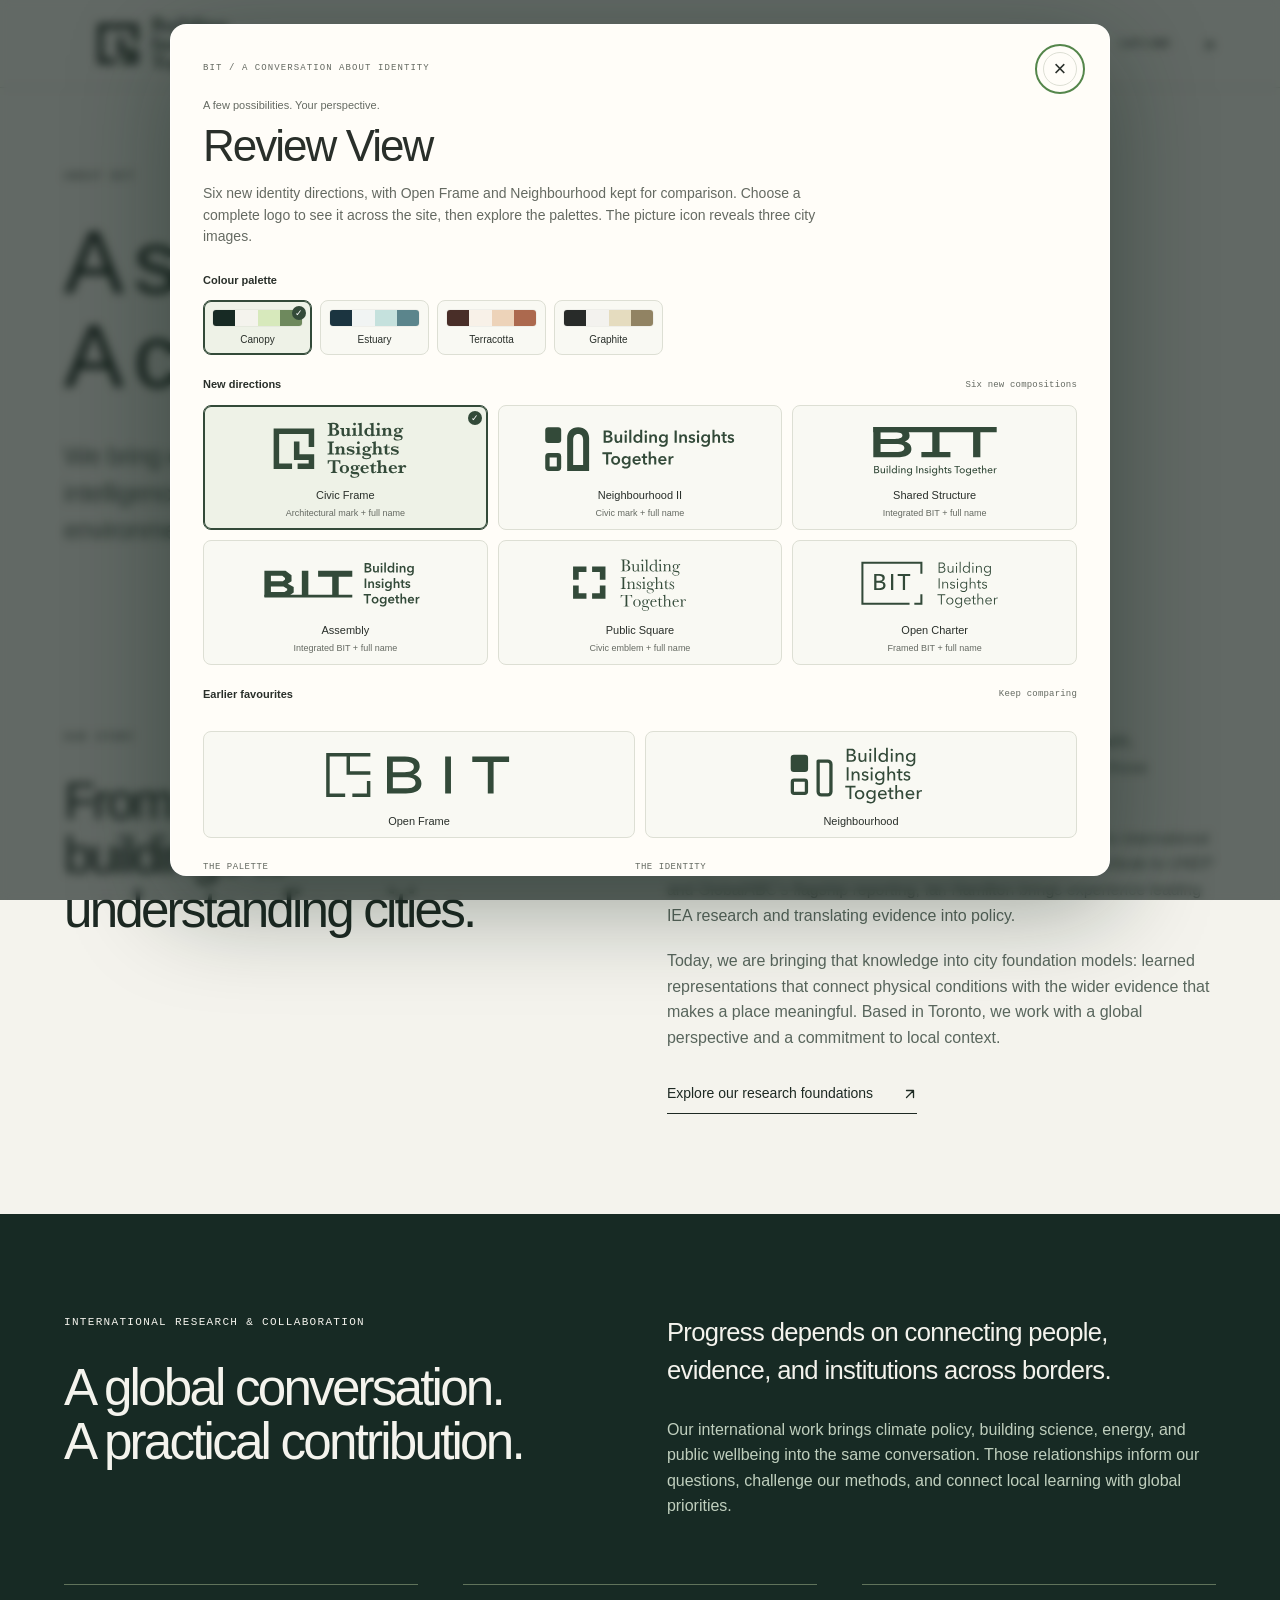
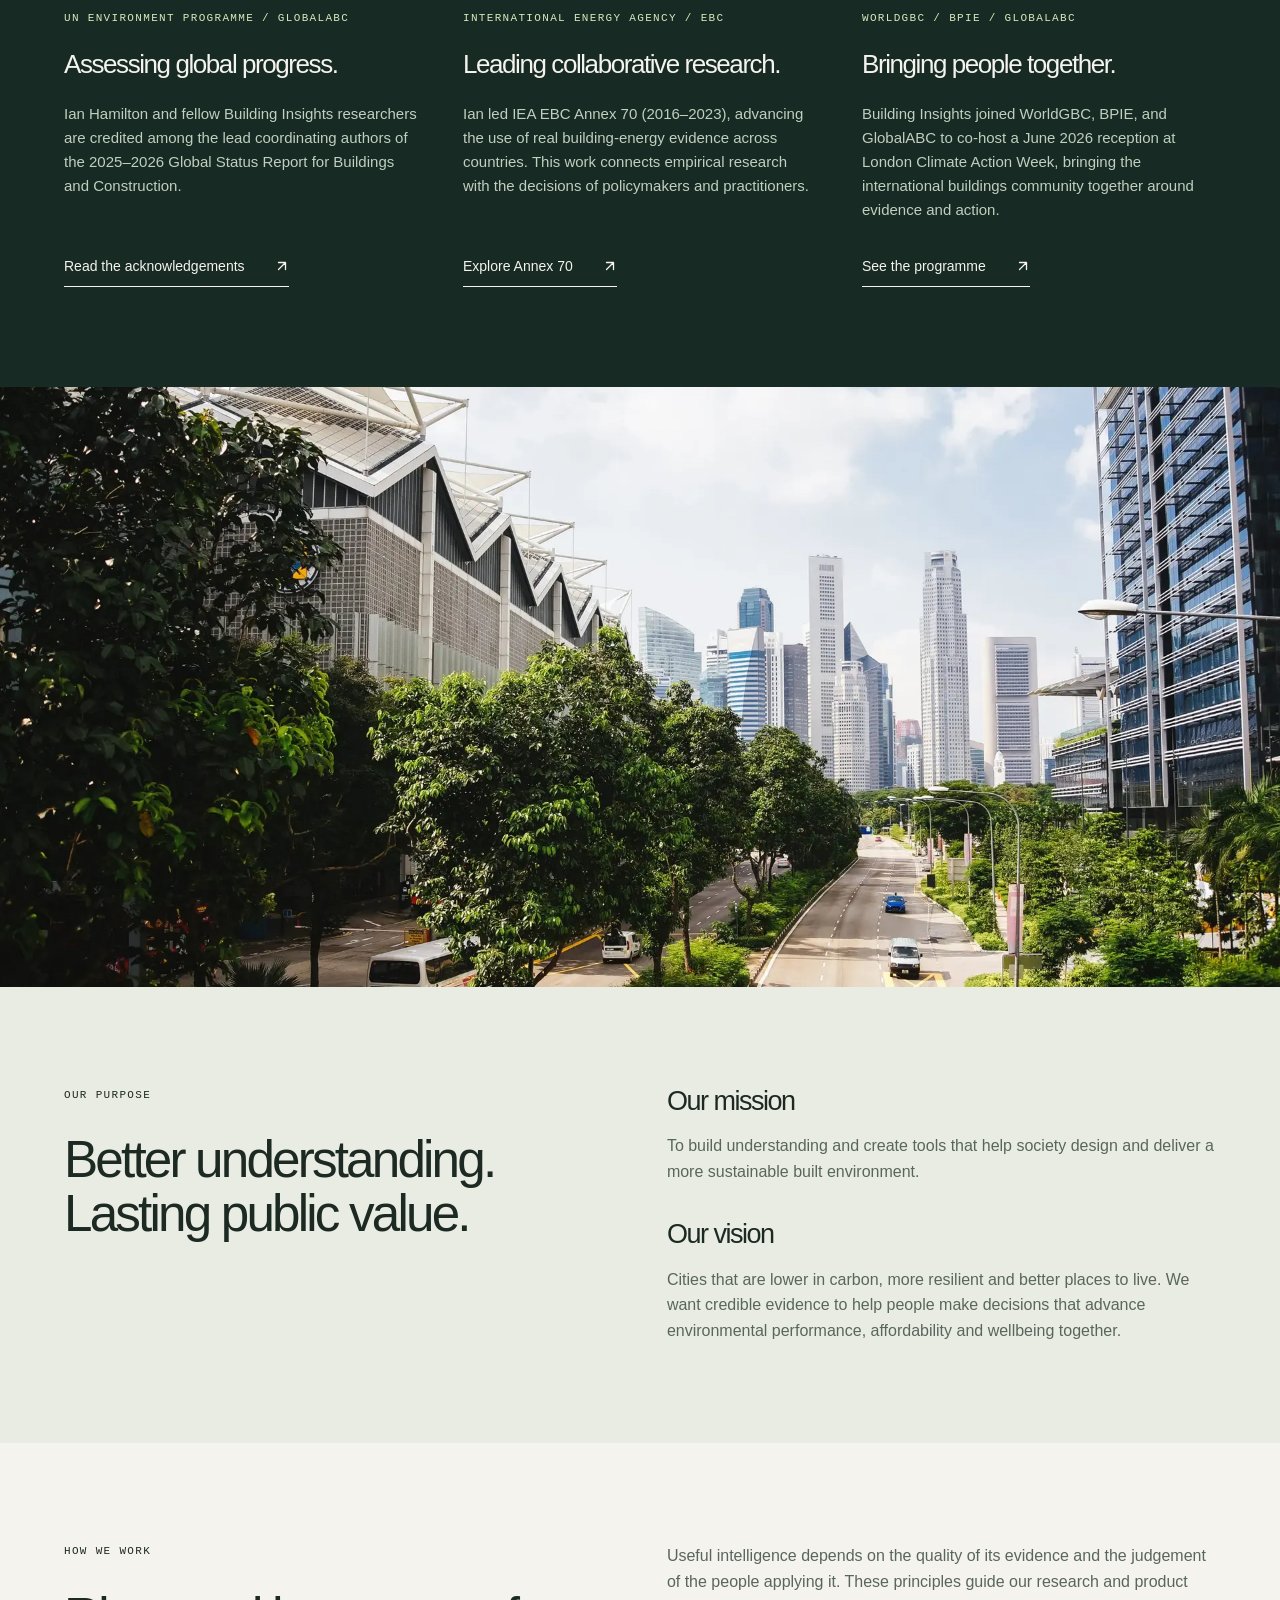
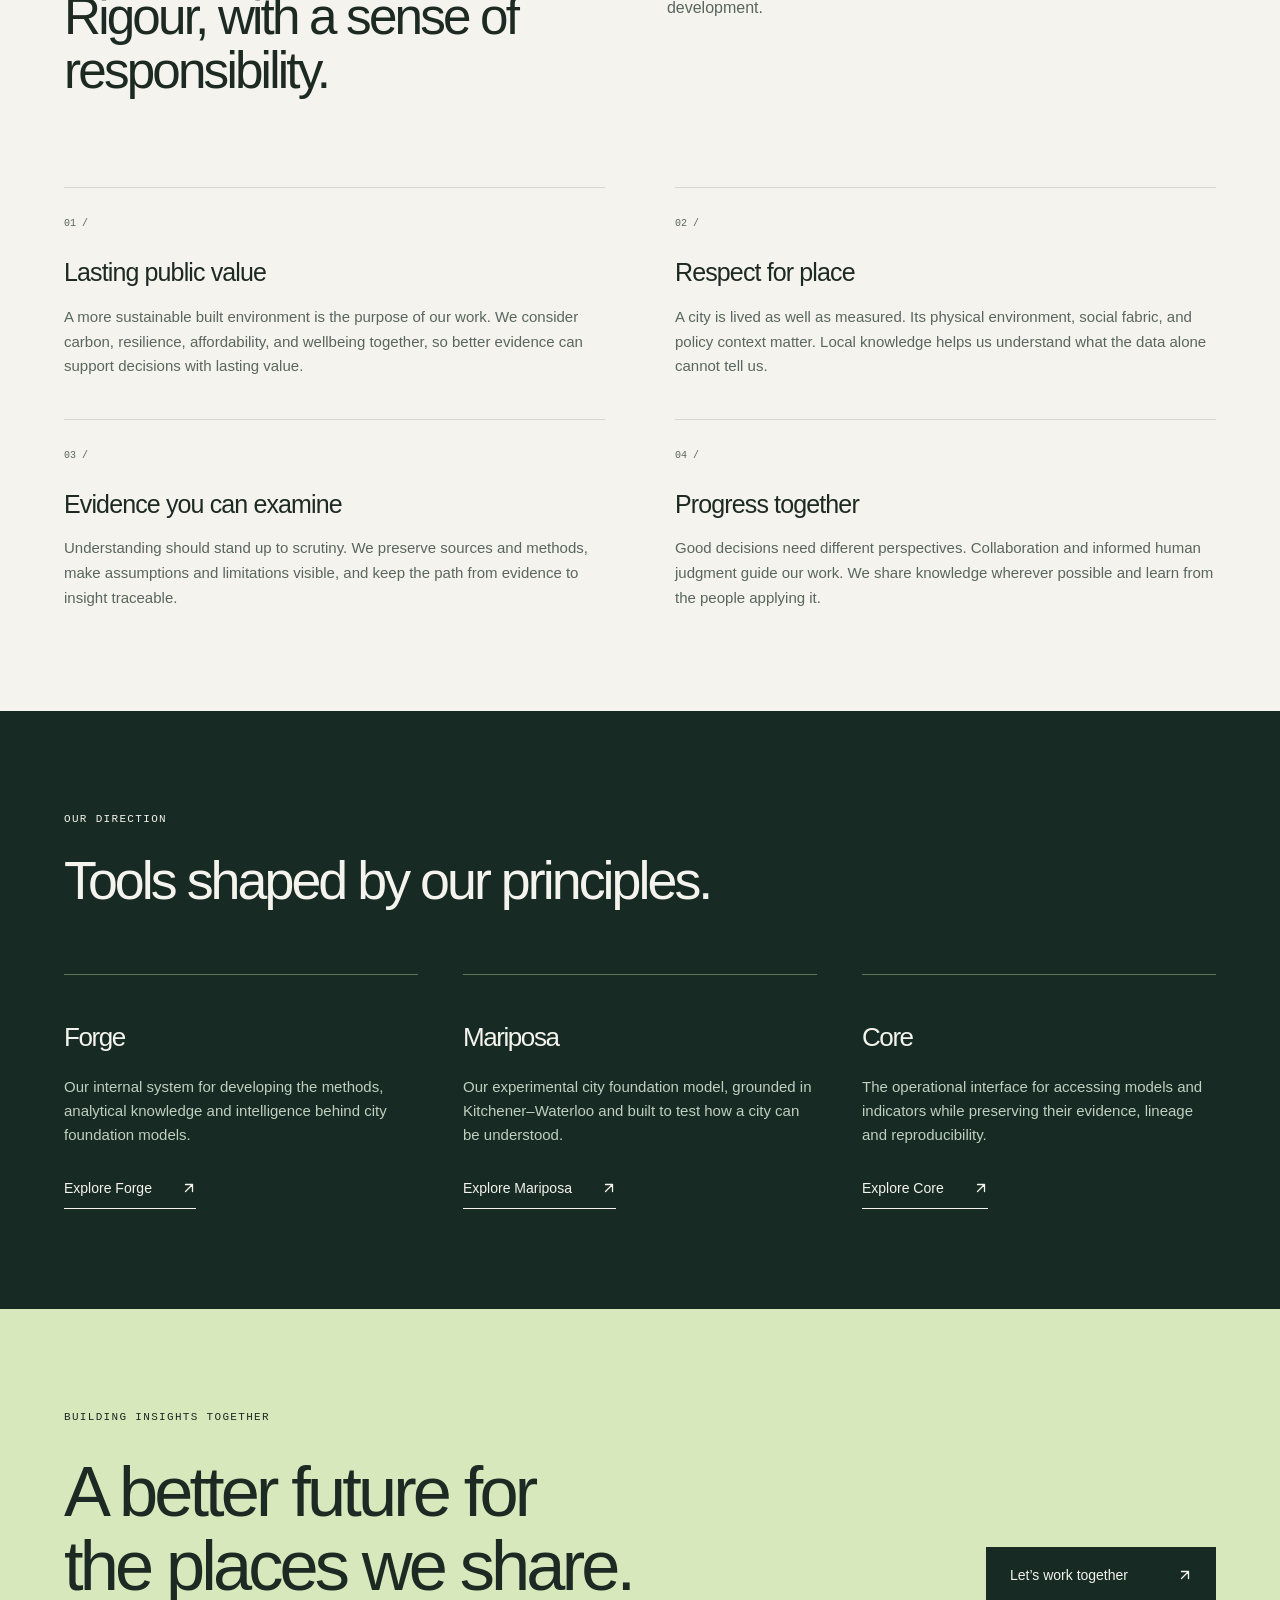
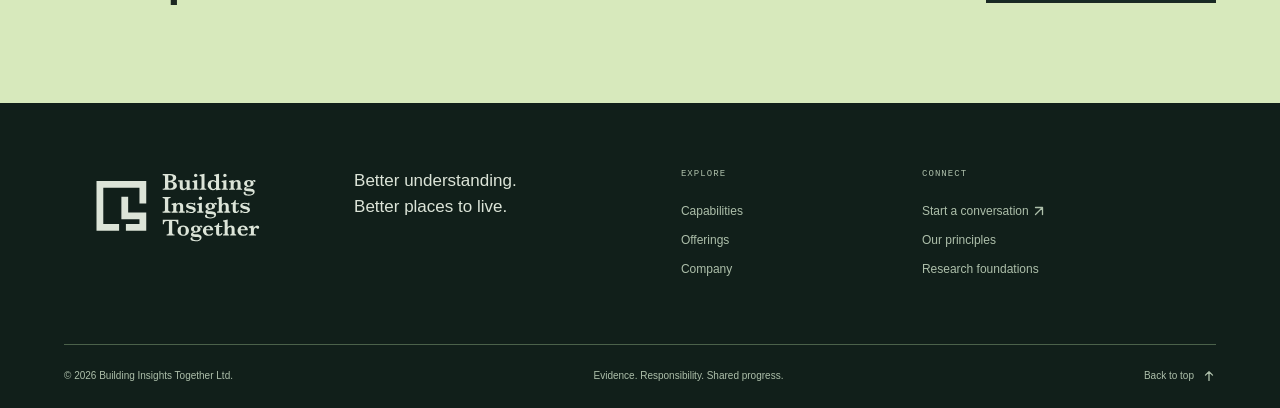
==== commit 8b904128: "Add institutional logo directions and retain review favourites" ====
--- a/about/index.html
+++ b/about/index.html
@@ -1,12 +1,12 @@
 <!doctype html>
-<html lang="en" data-palette="canopy" data-logo="open-frame" data-city-visual="street">
+<html lang="en" data-palette="canopy" data-logo="civic-frame" data-city-visual="street">
 <head>
 <meta charset="utf-8">
 <meta name="viewport" content="width=device-width, initial-scale=1">
-<script src="/assets/js/review-init.js"></script><title>Company — BIT</title>
+<script src="/assets/js/review-init.js?v=institutional-1"></script><title>Company — BIT</title>
 <meta name="description" content="Discover BIT’s purpose, principles, and international research contributions through UNEP and GlobalABC reporting and Ian Hamilton’s IEA research leadership.">
 <meta name="theme-color" content="#172a24">
-<link rel="icon" href="/assets/brand/compositions/open-frame-mark.svg" type="image/svg+xml">
+<link rel="icon" href="/assets/brand/institutional/civic-frame-mark.svg" type="image/svg+xml">
 <link rel="canonical" href="https://beta.building-insights.org/about/">
 <meta property="og:title" content="Company — BIT">
 <meta property="og:description" content="Discover BIT’s purpose, principles, and international research contributions through UNEP and GlobalABC reporting and Ian Hamilton’s IEA research leadership.">
@@ -15,44 +15,46 @@
 <meta property="og:image" content="https://beta.building-insights.org/assets/images/og-default.png">
 <link rel="stylesheet" href="/assets/css/site.css?v=compact-arrows-1">
 <script src="/assets/js/site.js" defer></script>
-<link rel="stylesheet" href="/assets/css/brand-themes.css">
-<link rel="stylesheet" href="/assets/css/review-view.css">
-<script src="/assets/js/review-view.js" defer></script>
+<link rel="stylesheet" href="/assets/css/brand-themes.css?v=institutional-1">
+<link rel="stylesheet" href="/assets/css/review-view.css?v=institutional-1">
+<script src="/assets/js/review-view.js?v=institutional-1" defer></script>
 </head>
 <body id="top">
-<svg class="brand-library" xmlns="http://www.w3.org/2000/svg" aria-hidden="true"><defs><symbol id="identity-open-frame" viewbox="0 0 210 64" fill="none"><path xmlns="http://www.w3.org/2000/svg" d="M53 11H11V53H27M38 53H53V40M32 11V30H53" fill="none" stroke="currentColor" stroke-width="3.6" stroke-linecap="square" stroke-linejoin="miter"></path><g xmlns="http://www.w3.org/2000/svg" transform="translate(72 0)"><path fill="currentColor" fill-rule="evenodd" d="M0 13H18.5C28.4 13 33.7 16.7 33.7 22.9C33.7 27.2 31.1 30.1 27.2 31.4C32.4 32.7 35.5 36 35.5 40.7C35.5 47.5 29.8 51 19.5 51H0V13ZM6 18.3V29.1H18.1C24.6 29.1 27.7 27.5 27.7 23.6C27.7 19.9 24.6 18.3 18.1 18.3H6ZM6 34.2V45.7H19C26 45.7 29.4 44 29.4 39.9C29.4 35.9 26 34.2 19 34.2H6Z"></path><path fill="currentColor" d="M60 13H66V51H60V13ZM88 13H126V18.5H110V51H104V18.5H88V13Z"></path></g>
-</symbol><symbol id="identity-confluence" viewbox="0 0 178 64" fill="none"><g xmlns="http://www.w3.org/2000/svg" transform="translate(10 -2.365) scale(1.22 1.105)"><path fill="currentColor" fill-rule="evenodd" d="M0 14.3Q0 13 1.3 13H16.5C26.2 13 31.5 16.6 31.5 22.8C31.5 27 29 29.8 25.1 31.1C30.5 32.3 33.8 35.7 33.8 40.5C33.8 47.5 27.6 51 17.4 51H1.3Q0 51 0 49.7V14.3ZM5.8 18.1V29H15.9C22.2 29 25.6 27.4 25.6 23.5C25.6 19.8 22.4 18.1 16.1 18.1H5.8ZM5.8 34V45.9H17.2C24.2 45.9 27.8 44 27.8 39.9C27.8 35.8 24.1 34 17.2 34H5.8Z"></path></g><path xmlns="http://www.w3.org/2000/svg" d="M79 12H85V54H79Z" fill="currentColor"></path><path xmlns="http://www.w3.org/2000/svg" d="M116 12H162M139 12V54" fill="none" stroke="currentColor" stroke-width="5.6" stroke-linecap="round"></path><path xmlns="http://www.w3.org/2000/svg" d="M116 12C116 23 139 20 139 29M162 12C162 23 139 20 139 29" fill="none" stroke="currentColor" stroke-width="3.6" stroke-linecap="round"></path>
-</symbol><symbol id="identity-neighbourhood" viewbox="0 0 205 80" fill="none"><g xmlns="http://www.w3.org/2000/svg" transform="translate(0 2) scale(1.18)"><rect x="10" y="10" width="19" height="19" rx="3.5" fill="currentColor"></rect><rect x="11.8" y="37.8" width="15.4" height="14.4" rx="2" fill="none" stroke="currentColor" stroke-width="3.6"></rect><path d="M40 17H50.5C52.43 17 54 18.57 54 20.5V50.5C54 52.43 52.43 54 50.5 54H43.5C41.57 54 40 52.43 40 50.5V17Z" fill="none" stroke="currentColor" stroke-width="3.6" stroke-linejoin="round"></path></g><path xmlns="http://www.w3.org/2000/svg" fill="currentColor" d="M84.064 6.008L89.92 6.008Q90.88 6.008 91.84 6.224Q92.8 6.44 93.556 6.944Q94.312 7.448 94.78 8.264Q95.248 9.08 95.248 10.304Q95.248 11.72 94.432 12.68Q93.616 13.64 92.272 14L92.272 14.048Q93.088 14.144 93.784 14.468Q94.48 14.792 94.984 15.32Q95.488 15.848 95.764 16.568Q96.04 17.288 96.04 18.176Q96.04 19.4 95.536 20.312Q95.032 21.224 94.168 21.812Q93.304 22.4 92.14 22.7Q90.976 23 89.656 23L84.064 23ZM86.44 13.184L89.536 13.184Q90.208 13.184 90.82 13.028Q91.432 12.872 91.888 12.548Q92.344 12.224 92.608 11.732Q92.872 11.24 92.872 10.544Q92.872 9.176 91.864 8.588Q90.856 8 89.152 8L86.44 8ZM86.44 20.984L89.416 20.984Q90.16 20.984 90.916 20.852Q91.672 20.72 92.284 20.384Q92.896 20.048 93.268 19.484Q93.64 18.92 93.64 18.056Q93.64 16.544 92.608 15.872Q91.576 15.2 89.632 15.2L86.44 15.2ZM107.368 23Q107.32 22.568 107.296 22.028Q107.272 21.488 107.272 21.128L107.224 21.128Q106.792 22.04 105.772 22.676Q104.752 23.312 103.504 23.312Q102.4 23.312 101.596 22.952Q100.792 22.592 100.276 21.956Q99.76 21.32 99.508 20.48Q99.256 19.64 99.256 18.68L99.256 11.624L101.512 11.624L101.512 17.912Q101.512 18.608 101.62 19.244Q101.728 19.88 102.016 20.36Q102.304 20.84 102.808 21.128Q103.312 21.416 104.104 21.416Q105.472 21.416 106.312 20.396Q107.152 19.376 107.152 17.672L107.152 11.624L109.408 11.624L109.408 20.552Q109.408 21.008 109.432 21.728Q109.456 22.448 109.504 23ZM115.6 23L113.344 23L113.344 11.624L115.6 11.624ZM115.984 7.52Q115.984 8.144 115.54 8.552Q115.096 8.96 114.472 8.96Q113.848 8.96 113.416 8.54Q112.984 8.12 112.984 7.52Q112.984 6.896 113.416 6.476Q113.848 6.056 114.472 6.056Q115.096 6.056 115.54 6.476Q115.984 6.896 115.984 7.52ZM121.84 23L119.584 23L119.584 4.856L121.84 4.856ZM134.848 21.2Q134.2 22.232 133.084 22.772Q131.968 23.312 130.744 23.312Q129.424 23.312 128.368 22.844Q127.312 22.376 126.568 21.56Q125.824 20.744 125.416 19.64Q125.008 18.536 125.008 17.288Q125.008 16.04 125.416 14.948Q125.824 13.856 126.58 13.04Q127.336 12.224 128.392 11.768Q129.448 11.312 130.72 11.312Q132.112 11.312 133.144 11.9Q134.176 12.488 134.776 13.328L134.824 13.328L134.824 4.856L137.08 4.856L137.08 23L134.896 23L134.896 21.2ZM127.36 17.288Q127.36 18.08 127.6 18.824Q127.84 19.568 128.32 20.144Q128.8 20.72 129.496 21.068Q130.192 21.416 131.128 21.416Q131.992 21.416 132.7 21.08Q133.408 20.744 133.912 20.18Q134.416 19.616 134.692 18.872Q134.968 18.128 134.968 17.312Q134.968 16.496 134.692 15.752Q134.416 15.008 133.912 14.432Q133.408 13.856 132.7 13.52Q131.992 13.184 131.128 13.184Q130.192 13.184 129.496 13.52Q128.8 13.856 128.32 14.432Q127.84 15.008 127.6 15.752Q127.36 16.496 127.36 17.288ZM143.296 23L141.04 23L141.04 11.624L143.296 11.624ZM143.68 7.52Q143.68 8.144 143.236 8.552Q142.792 8.96 142.168 8.96Q141.544 8.96 141.112 8.54Q140.68 8.12 140.68 7.52Q140.68 6.896 141.112 6.476Q141.544 6.056 142.168 6.056Q142.792 6.056 143.236 6.476Q143.68 6.896 143.68 7.52ZM149.272 11.624Q149.32 12.056 149.344 12.596Q149.368 13.136 149.368 13.496L149.44 13.496Q149.656 13.04 150.028 12.644Q150.4 12.248 150.88 11.948Q151.36 11.648 151.936 11.48Q152.512 11.312 153.136 11.312Q154.24 11.312 155.032 11.684Q155.824 12.056 156.352 12.68Q156.88 13.304 157.132 14.144Q157.384 14.984 157.384 15.944L157.384 23L155.128 23L155.128 16.688Q155.128 15.992 155.02 15.368Q154.912 14.744 154.624 14.264Q154.336 13.784 153.832 13.496Q153.328 13.208 152.536 13.208Q151.192 13.208 150.34 14.228Q149.488 15.248 149.488 16.952L149.488 23L147.232 23L147.232 14.072Q147.232 13.616 147.208 12.896Q147.184 12.176 147.136 11.624ZM162.088 24.944Q162.832 25.784 163.948 26.288Q165.064 26.792 166.24 26.792Q167.368 26.792 168.136 26.468Q168.904 26.144 169.372 25.58Q169.84 25.016 170.044 24.248Q170.248 23.48 170.248 22.592L170.248 21.128L170.2 21.128Q169.576 22.088 168.496 22.592Q167.416 23.096 166.192 23.096Q164.896 23.096 163.828 22.64Q162.76 22.184 162.016 21.392Q161.272 20.6 160.864 19.532Q160.456 18.464 160.456 17.24Q160.456 16.016 160.864 14.936Q161.272 13.856 162.016 13.052Q162.76 12.248 163.816 11.78Q164.872 11.312 166.168 11.312Q167.392 11.312 168.508 11.84Q169.624 12.368 170.272 13.448L170.32 13.448L170.32 11.624L172.504 11.624L172.504 22.424Q172.504 23.672 172.192 24.812Q171.88 25.952 171.136 26.828Q170.392 27.704 169.192 28.232Q167.992 28.76 166.216 28.76Q164.728 28.76 163.228 28.22Q161.728 27.68 160.648 26.696ZM162.784 17.192Q162.784 17.984 163.036 18.704Q163.288 19.424 163.78 19.976Q164.272 20.528 164.968 20.864Q165.664 21.2 166.552 21.2Q167.416 21.2 168.136 20.888Q168.856 20.576 169.36 20.036Q169.864 19.496 170.14 18.764Q170.416 18.032 170.416 17.192Q170.416 16.376 170.14 15.656Q169.864 14.936 169.348 14.384Q168.832 13.832 168.124 13.508Q167.416 13.184 166.552 13.184Q165.664 13.184 164.968 13.508Q164.272 13.832 163.78 14.372Q163.288 14.912 163.036 15.644Q162.784 16.376 162.784 17.192Z"></path>
-<path xmlns="http://www.w3.org/2000/svg" fill="currentColor" d="M86.44 47L84.064 47L84.064 30.008L86.44 30.008ZM92.488 35.624Q92.536 36.056 92.56 36.596Q92.584 37.136 92.584 37.496L92.656 37.496Q92.872 37.04 93.244 36.644Q93.616 36.248 94.096 35.948Q94.576 35.648 95.152 35.48Q95.728 35.312 96.352 35.312Q97.456 35.312 98.248 35.684Q99.04 36.056 99.568 36.68Q100.096 37.304 100.348 38.144Q100.6 38.984 100.6 39.944L100.6 47L98.344 47L98.344 40.688Q98.344 39.992 98.236 39.368Q98.128 38.744 97.84 38.264Q97.552 37.784 97.048 37.496Q96.544 37.208 95.752 37.208Q94.408 37.208 93.556 38.228Q92.704 39.248 92.704 40.952L92.704 47L90.448 47L90.448 38.072Q90.448 37.616 90.424 36.896Q90.4 36.176 90.352 35.624ZM110.56 38.504Q110.176 37.88 109.48 37.484Q108.784 37.088 107.92 37.088Q107.536 37.088 107.152 37.172Q106.768 37.256 106.468 37.436Q106.168 37.616 105.988 37.892Q105.808 38.168 105.808 38.576Q105.808 39.296 106.456 39.644Q107.104 39.992 108.4 40.28Q109.216 40.472 109.912 40.736Q110.608 41 111.124 41.396Q111.64 41.792 111.928 42.344Q112.216 42.896 112.216 43.64Q112.216 44.648 111.832 45.344Q111.448 46.04 110.812 46.484Q110.176 46.928 109.36 47.12Q108.544 47.312 107.68 47.312Q106.384 47.312 105.148 46.808Q103.912 46.304 103.096 45.272L104.704 43.904Q105.16 44.576 105.964 45.032Q106.768 45.488 107.728 45.488Q108.16 45.488 108.556 45.404Q108.952 45.32 109.276 45.128Q109.6 44.936 109.792 44.624Q109.984 44.312 109.984 43.832Q109.984 43.04 109.228 42.656Q108.472 42.272 107.008 41.936Q106.432 41.792 105.844 41.588Q105.256 41.384 104.776 41.024Q104.296 40.664 103.996 40.124Q103.696 39.584 103.696 38.792Q103.696 37.88 104.068 37.22Q104.44 36.56 105.04 36.14Q105.64 35.72 106.408 35.516Q107.176 35.312 107.992 35.312Q109.216 35.312 110.356 35.792Q111.496 36.272 112.12 37.184ZM117.352 47L115.096 47L115.096 35.624L117.352 35.624ZM117.736 31.52Q117.736 32.144 117.292 32.552Q116.848 32.96 116.224 32.96Q115.6 32.96 115.168 32.54Q114.736 32.12 114.736 31.52Q114.736 30.896 115.168 30.476Q115.6 30.056 116.224 30.056Q116.848 30.056 117.292 30.476Q117.736 30.896 117.736 31.52ZM122.176 48.944Q122.92 49.784 124.036 50.288Q125.152 50.792 126.328 50.792Q127.456 50.792 128.224 50.468Q128.992 50.144 129.46 49.58Q129.928 49.016 130.132 48.248Q130.336 47.48 130.336 46.592L130.336 45.128L130.288 45.128Q129.664 46.088 128.584 46.592Q127.504 47.096 126.28 47.096Q124.984 47.096 123.916 46.64Q122.848 46.184 122.104 45.392Q121.36 44.6 120.952 43.532Q120.544 42.464 120.544 41.24Q120.544 40.016 120.952 38.936Q121.36 37.856 122.104 37.052Q122.848 36.248 123.904 35.78Q124.96 35.312 126.256 35.312Q127.48 35.312 128.596 35.84Q129.712 36.368 130.36 37.448L130.408 37.448L130.408 35.624L132.592 35.624L132.592 46.424Q132.592 47.672 132.28 48.812Q131.968 49.952 131.224 50.828Q130.48 51.704 129.28 52.232Q128.08 52.76 126.304 52.76Q124.816 52.76 123.316 52.22Q121.816 51.68 120.736 50.696ZM122.872 41.192Q122.872 41.984 123.124 42.704Q123.376 43.424 123.868 43.976Q124.36 44.528 125.056 44.864Q125.752 45.2 126.64 45.2Q127.504 45.2 128.224 44.888Q128.944 44.576 129.448 44.036Q129.952 43.496 130.228 42.764Q130.504 42.032 130.504 41.192Q130.504 40.376 130.228 39.656Q129.952 38.936 129.436 38.384Q128.92 37.832 128.212 37.508Q127.504 37.184 126.64 37.184Q125.752 37.184 125.056 37.508Q124.36 37.832 123.868 38.372Q123.376 38.912 123.124 39.644Q122.872 40.376 122.872 41.192ZM138.808 37.352Q139.216 36.512 140.2 35.912Q141.184 35.312 142.408 35.312Q143.512 35.312 144.304 35.684Q145.096 36.056 145.624 36.68Q146.152 37.304 146.404 38.144Q146.656 38.984 146.656 39.944L146.656 47L144.4 47L144.4 40.712Q144.4 40.016 144.292 39.392Q144.184 38.768 143.896 38.288Q143.608 37.808 143.116 37.52Q142.624 37.232 141.832 37.232Q140.488 37.232 139.624 38.252Q138.76 39.272 138.76 40.976L138.76 47L136.504 47L136.504 28.856L138.76 28.856L138.76 37.352ZM156.04 37.472L153.016 37.472L153.016 43.4Q153.016 44.432 153.4 44.876Q153.784 45.32 154.624 45.32Q154.936 45.32 155.296 45.248Q155.656 45.176 155.944 45.032L156.016 46.88Q155.608 47.024 155.116 47.108Q154.624 47.192 154.096 47.192Q152.488 47.192 151.636 46.304Q150.784 45.416 150.784 43.64L150.784 37.472L148.6 37.472L148.6 35.624L150.784 35.624L150.784 32.36L153.016 32.36L153.016 35.624L156.04 35.624ZM164.512 38.504Q164.128 37.88 163.432 37.484Q162.736 37.088 161.872 37.088Q161.488 37.088 161.104 37.172Q160.72 37.256 160.42 37.436Q160.12 37.616 159.94 37.892Q159.76 38.168 159.76 38.576Q159.76 39.296 160.408 39.644Q161.056 39.992 162.352 40.28Q163.168 40.472 163.864 40.736Q164.56 41 165.076 41.396Q165.592 41.792 165.88 42.344Q166.168 42.896 166.168 43.64Q166.168 44.648 165.784 45.344Q165.4 46.04 164.764 46.484Q164.128 46.928 163.312 47.12Q162.496 47.312 161.632 47.312Q160.336 47.312 159.1 46.808Q157.864 46.304 157.048 45.272L158.656 43.904Q159.112 44.576 159.916 45.032Q160.72 45.488 161.68 45.488Q162.112 45.488 162.508 45.404Q162.904 45.32 163.228 45.128Q163.552 44.936 163.744 44.624Q163.936 44.312 163.936 43.832Q163.936 43.04 163.18 42.656Q162.424 42.272 160.96 41.936Q160.384 41.792 159.796 41.588Q159.208 41.384 158.728 41.024Q158.248 40.664 157.948 40.124Q157.648 39.584 157.648 38.792Q157.648 37.88 158.02 37.22Q158.392 36.56 158.992 36.14Q159.592 35.72 160.36 35.516Q161.128 35.312 161.944 35.312Q163.168 35.312 164.308 35.792Q165.448 36.272 166.072 37.184Z"></path>
-<path xmlns="http://www.w3.org/2000/svg" fill="currentColor" d="M90.016 71L87.64 71L87.64 56.096L82.192 56.096L82.192 54.008L95.464 54.008L95.464 56.096L90.016 56.096ZM106.816 65.288Q106.816 66.608 106.348 67.712Q105.88 68.816 105.052 69.62Q104.224 70.424 103.096 70.868Q101.968 71.312 100.672 71.312Q99.376 71.312 98.248 70.868Q97.12 70.424 96.304 69.62Q95.488 68.816 95.02 67.712Q94.552 66.608 94.552 65.288Q94.552 63.968 95.02 62.876Q95.488 61.784 96.304 60.992Q97.12 60.2 98.248 59.756Q99.376 59.312 100.672 59.312Q101.968 59.312 103.096 59.756Q104.224 60.2 105.052 60.992Q105.88 61.784 106.348 62.876Q106.816 63.968 106.816 65.288ZM104.464 65.288Q104.464 64.472 104.212 63.728Q103.96 62.984 103.48 62.42Q103 61.856 102.292 61.52Q101.584 61.184 100.672 61.184Q99.76 61.184 99.052 61.52Q98.344 61.856 97.864 62.42Q97.384 62.984 97.132 63.728Q96.88 64.472 96.88 65.288Q96.88 66.104 97.132 66.848Q97.384 67.592 97.864 68.168Q98.344 68.744 99.052 69.08Q99.76 69.416 100.672 69.416Q101.584 69.416 102.292 69.08Q103 68.744 103.48 68.168Q103.96 67.592 104.212 66.848Q104.464 66.104 104.464 65.288ZM110.824 72.944Q111.568 73.784 112.684 74.288Q113.8 74.792 114.976 74.792Q116.104 74.792 116.872 74.468Q117.64 74.144 118.108 73.58Q118.576 73.016 118.78 72.248Q118.984 71.48 118.984 70.592L118.984 69.128L118.936 69.128Q118.312 70.088 117.232 70.592Q116.152 71.096 114.928 71.096Q113.632 71.096 112.564 70.64Q111.496 70.184 110.752 69.392Q110.008 68.6 109.6 67.532Q109.192 66.464 109.192 65.24Q109.192 64.016 109.6 62.936Q110.008 61.856 110.752 61.052Q111.496 60.248 112.552 59.78Q113.608 59.312 114.904 59.312Q116.128 59.312 117.244 59.84Q118.36 60.368 119.008 61.448L119.056 61.448L119.056 59.624L121.24 59.624L121.24 70.424Q121.24 71.672 120.928 72.812Q120.616 73.952 119.872 74.828Q119.128 75.704 117.928 76.232Q116.728 76.76 114.952 76.76Q113.464 76.76 111.964 76.22Q110.464 75.68 109.384 74.696ZM111.52 65.192Q111.52 65.984 111.772 66.704Q112.024 67.424 112.516 67.976Q113.008 68.528 113.704 68.864Q114.4 69.2 115.288 69.2Q116.152 69.2 116.872 68.888Q117.592 68.576 118.096 68.036Q118.6 67.496 118.876 66.764Q119.152 66.032 119.152 65.192Q119.152 64.376 118.876 63.656Q118.6 62.936 118.084 62.384Q117.568 61.832 116.86 61.508Q116.152 61.184 115.288 61.184Q114.4 61.184 113.704 61.508Q113.008 61.832 112.516 62.372Q112.024 62.912 111.772 63.644Q111.52 64.376 111.52 65.192ZM133.432 64.304Q133.408 63.632 133.204 63.044Q133 62.456 132.604 62.024Q132.208 61.592 131.62 61.34Q131.032 61.088 130.24 61.088Q129.52 61.088 128.884 61.34Q128.248 61.592 127.78 62.024Q127.312 62.456 127.012 63.044Q126.712 63.632 126.664 64.304ZM135.712 65.216Q135.712 65.408 135.712 65.6Q135.712 65.792 135.688 65.984L126.664 65.984Q126.688 66.704 126.988 67.34Q127.288 67.976 127.792 68.444Q128.296 68.912 128.956 69.176Q129.616 69.44 130.36 69.44Q131.512 69.44 132.352 68.936Q133.192 68.432 133.672 67.712L135.256 68.984Q134.344 70.184 133.108 70.748Q131.872 71.312 130.36 71.312Q129.064 71.312 127.96 70.88Q126.856 70.448 126.064 69.668Q125.272 68.888 124.816 67.784Q124.36 66.68 124.36 65.336Q124.36 64.016 124.804 62.9Q125.248 61.784 126.04 60.992Q126.832 60.2 127.912 59.756Q128.992 59.312 130.24 59.312Q131.488 59.312 132.508 59.72Q133.528 60.128 134.236 60.896Q134.944 61.664 135.328 62.756Q135.712 63.848 135.712 65.216ZM144.424 61.472L141.4 61.472L141.4 67.4Q141.4 68.432 141.784 68.876Q142.168 69.32 143.008 69.32Q143.32 69.32 143.68 69.248Q144.04 69.176 144.328 69.032L144.4 70.88Q143.992 71.024 143.5 71.108Q143.008 71.192 142.48 71.192Q140.872 71.192 140.02 70.304Q139.168 69.416 139.168 67.64L139.168 61.472L136.984 61.472L136.984 59.624L139.168 59.624L139.168 56.36L141.4 56.36L141.4 59.624L144.424 59.624ZM149.104 61.352Q149.512 60.512 150.496 59.912Q151.48 59.312 152.704 59.312Q153.808 59.312 154.6 59.684Q155.392 60.056 155.92 60.68Q156.448 61.304 156.7 62.144Q156.952 62.984 156.952 63.944L156.952 71L154.696 71L154.696 64.712Q154.696 64.016 154.588 63.392Q154.48 62.768 154.192 62.288Q153.904 61.808 153.412 61.52Q152.92 61.232 152.128 61.232Q150.784 61.232 149.92 62.252Q149.056 63.272 149.056 64.976L149.056 71L146.8 71L146.8 52.856L149.056 52.856L149.056 61.352ZM169.096 64.304Q169.072 63.632 168.868 63.044Q168.664 62.456 168.268 62.024Q167.872 61.592 167.284 61.34Q166.696 61.088 165.904 61.088Q165.184 61.088 164.548 61.34Q163.912 61.592 163.444 62.024Q162.976 62.456 162.676 63.044Q162.376 63.632 162.328 64.304ZM171.376 65.216Q171.376 65.408 171.376 65.6Q171.376 65.792 171.352 65.984L162.328 65.984Q162.352 66.704 162.652 67.34Q162.952 67.976 163.456 68.444Q163.96 68.912 164.62 69.176Q165.28 69.44 166.024 69.44Q167.176 69.44 168.016 68.936Q168.856 68.432 169.336 67.712L170.92 68.984Q170.008 70.184 168.772 70.748Q167.536 71.312 166.024 71.312Q164.728 71.312 163.624 70.88Q162.52 70.448 161.728 69.668Q160.936 68.888 160.48 67.784Q160.024 66.68 160.024 65.336Q160.024 64.016 160.468 62.9Q160.912 61.784 161.704 60.992Q162.496 60.2 163.576 59.756Q164.656 59.312 165.904 59.312Q167.152 59.312 168.172 59.72Q169.192 60.128 169.9 60.896Q170.608 61.664 170.992 62.756Q171.376 63.848 171.376 65.216ZM174.52 62.072Q174.52 61.616 174.496 60.896Q174.472 60.176 174.424 59.624L176.56 59.624Q176.608 60.056 176.632 60.62Q176.656 61.184 176.656 61.544L176.728 61.544Q177.208 60.536 178.132 59.924Q179.056 59.312 180.208 59.312Q180.736 59.312 181.096 59.408L181 61.496Q180.52 61.376 179.968 61.376Q179.152 61.376 178.552 61.676Q177.952 61.976 177.556 62.48Q177.16 62.984 176.968 63.644Q176.776 64.304 176.776 65.024L176.776 71L174.52 71Z"></path>
-
-</symbol><symbol id="identity-open-frame-full" viewbox="0 0 240 72" fill="none"><g xmlns="http://www.w3.org/2000/svg" transform="translate(4 4)"><path xmlns="http://www.w3.org/2000/svg" d="M53 11H11V53H27M38 53H53V40M32 11V30H53" fill="none" stroke="currentColor" stroke-width="3.6" stroke-linecap="square" stroke-linejoin="miter"></path>
-</g>
-<g xmlns="http://www.w3.org/2000/svg" transform="translate(82 -1) scale(.32)"><path xmlns="http://www.w3.org/2000/svg" fill="currentColor" fill-rule="evenodd" d="M0 13H18.5C28.4 13 33.7 16.7 33.7 22.9C33.7 27.2 31.1 30.1 27.2 31.4C32.4 32.7 35.5 36 35.5 40.7C35.5 47.5 29.8 51 19.5 51H0V13ZM6 18.3V29.1H18.1C24.6 29.1 27.7 27.5 27.7 23.6C27.7 19.9 24.6 18.3 18.1 18.3H6ZM6 34.2V45.7H19C26 45.7 29.4 44 29.4 39.9C29.4 35.9 26 34.2 19 34.2H6Z"></path><path xmlns="http://www.w3.org/2000/svg" fill="currentColor" d="M60 13H66V51H60V13ZM88 13H126V18.5H110V51H104V18.5H88V13Z"></path>
-</g>
-<path xmlns="http://www.w3.org/2000/svg" transform="translate(82.000 38.000)" fill="currentColor" d="M1.548 -12.744 L5.94 -12.744 Q6.66 -12.744 7.38 -12.582 Q8.1 -12.42 8.667 -12.042 Q9.234 -11.664 9.585 -11.052 Q9.936 -10.44 9.936 -9.522 Q9.936 -8.46 9.324 -7.74 Q8.712 -7.02 7.704 -6.75 L7.704 -6.714 Q8.316 -6.642 8.838 -6.399 Q9.36 -6.156 9.738 -5.76 Q10.116 -5.364 10.323 -4.824 Q10.53 -4.284 10.53 -3.618 Q10.53 -2.7 10.152 -2.016 Q9.774 -1.332 9.126 -0.891 Q8.478 -0.45 7.605 -0.225 Q6.732 -0 5.742 -0 L1.548 -0 Z M3.33 -7.362 L5.652 -7.362 Q6.156 -7.362 6.615 -7.479 Q7.074 -7.596 7.416 -7.839 Q7.758 -8.082 7.956 -8.451 Q8.154 -8.82 8.154 -9.342 Q8.154 -10.368 7.398 -10.809 Q6.642 -11.25 5.364 -11.25 L3.33 -11.25 Z M3.33 -1.512 L5.562 -1.512 Q6.12 -1.512 6.687 -1.611 Q7.254 -1.71 7.713 -1.962 Q8.172 -2.214 8.451 -2.637 Q8.73 -3.06 8.73 -3.708 Q8.73 -4.842 7.956 -5.346 Q7.182 -5.85 5.724 -5.85 L3.33 -5.85 Z M19.026 -0 Q18.99 -0.324 18.972 -0.729 Q18.954 -1.134 18.954 -1.404 L18.918 -1.404 Q18.594 -0.72 17.829 -0.243 Q17.064 0.234 16.128 0.234 Q15.3 0.234 14.697 -0.036 Q14.094 -0.306 13.707 -0.783 Q13.32 -1.26 13.131 -1.89 Q12.942 -2.52 12.942 -3.24 L12.942 -8.532 L14.634 -8.532 L14.634 -3.816 Q14.634 -3.294 14.715 -2.817 Q14.796 -2.34 15.012 -1.98 Q15.228 -1.62 15.606 -1.404 Q15.984 -1.188 16.578 -1.188 Q17.604 -1.188 18.234 -1.953 Q18.864 -2.718 18.864 -3.996 L18.864 -8.532 L20.556 -8.532 L20.556 -1.836 Q20.556 -1.494 20.574 -0.954 Q20.592 -0.414 20.628 -0 Z M25.2 -0 L23.508 -0 L23.508 -8.532 L25.2 -8.532 Z M25.488 -11.61 Q25.488 -11.142 25.155 -10.836 Q24.822 -10.53 24.354 -10.53 Q23.886 -10.53 23.562 -10.845 Q23.238 -11.16 23.238 -11.61 Q23.238 -12.078 23.562 -12.393 Q23.886 -12.708 24.354 -12.708 Q24.822 -12.708 25.155 -12.393 Q25.488 -12.078 25.488 -11.61 Z M29.88 -0 L28.188 -0 L28.188 -13.608 L29.88 -13.608 Z M39.636 -1.35 Q39.15 -0.576 38.313 -0.171 Q37.476 0.234 36.558 0.234 Q35.568 0.234 34.776 -0.117 Q33.984 -0.468 33.426 -1.08 Q32.868 -1.692 32.562 -2.52 Q32.256 -3.348 32.256 -4.284 Q32.256 -5.22 32.562 -6.039 Q32.868 -6.858 33.435 -7.47 Q34.002 -8.082 34.794 -8.424 Q35.586 -8.766 36.54 -8.766 Q37.584 -8.766 38.358 -8.325 Q39.132 -7.884 39.582 -7.254 L39.618 -7.254 L39.618 -13.608 L41.31 -13.608 L41.31 -0 L39.672 -0 L39.672 -1.35 Z M34.02 -4.284 Q34.02 -3.69 34.2 -3.132 Q34.38 -2.574 34.74 -2.142 Q35.1 -1.71 35.622 -1.449 Q36.144 -1.188 36.846 -1.188 Q37.494 -1.188 38.025 -1.44 Q38.556 -1.692 38.934 -2.115 Q39.312 -2.538 39.519 -3.096 Q39.726 -3.654 39.726 -4.266 Q39.726 -4.878 39.519 -5.436 Q39.312 -5.994 38.934 -6.426 Q38.556 -6.858 38.025 -7.11 Q37.494 -7.362 36.846 -7.362 Q36.144 -7.362 35.622 -7.11 Q35.1 -6.858 34.74 -6.426 Q34.38 -5.994 34.2 -5.436 Q34.02 -4.878 34.02 -4.284 Z M45.972 -0 L44.28 -0 L44.28 -8.532 L45.972 -8.532 Z M46.26 -11.61 Q46.26 -11.142 45.927 -10.836 Q45.594 -10.53 45.126 -10.53 Q44.658 -10.53 44.334 -10.845 Q44.01 -11.16 44.01 -11.61 Q44.01 -12.078 44.334 -12.393 Q44.658 -12.708 45.126 -12.708 Q45.594 -12.708 45.927 -12.393 Q46.26 -12.078 46.26 -11.61 Z M50.454 -8.532 Q50.49 -8.208 50.508 -7.803 Q50.526 -7.398 50.526 -7.128 L50.58 -7.128 Q50.742 -7.47 51.021 -7.767 Q51.3 -8.064 51.66 -8.289 Q52.02 -8.514 52.452 -8.64 Q52.884 -8.766 53.352 -8.766 Q54.18 -8.766 54.774 -8.487 Q55.368 -8.208 55.764 -7.74 Q56.16 -7.272 56.349 -6.642 Q56.538 -6.012 56.538 -5.292 L56.538 -0 L54.846 -0 L54.846 -4.734 Q54.846 -5.256 54.765 -5.724 Q54.684 -6.192 54.468 -6.552 Q54.252 -6.912 53.874 -7.128 Q53.496 -7.344 52.902 -7.344 Q51.894 -7.344 51.255 -6.579 Q50.616 -5.814 50.616 -4.536 L50.616 -0 L48.924 -0 L48.924 -6.696 Q48.924 -7.038 48.906 -7.578 Q48.888 -8.118 48.852 -8.532 Z M60.066 1.458 Q60.624 2.088 61.461 2.466 Q62.298 2.844 63.18 2.844 Q64.026 2.844 64.602 2.601 Q65.178 2.358 65.529 1.935 Q65.88 1.512 66.033 0.936 Q66.186 0.36 66.186 -0.306 L66.186 -1.404 L66.15 -1.404 Q65.682 -0.684 64.872 -0.306 Q64.062 0.072 63.144 0.072 Q62.172 0.072 61.371 -0.27 Q60.57 -0.612 60.012 -1.206 Q59.454 -1.8 59.148 -2.601 Q58.842 -3.402 58.842 -4.32 Q58.842 -5.238 59.148 -6.048 Q59.454 -6.858 60.012 -7.461 Q60.57 -8.064 61.362 -8.415 Q62.154 -8.766 63.126 -8.766 Q64.044 -8.766 64.881 -8.37 Q65.718 -7.974 66.204 -7.164 L66.24 -7.164 L66.24 -8.532 L67.878 -8.532 L67.878 -0.432 Q67.878 0.504 67.644 1.359 Q67.41 2.214 66.852 2.871 Q66.294 3.528 65.394 3.924 Q64.494 4.32 63.162 4.32 Q62.046 4.32 60.921 3.915 Q59.796 3.51 58.986 2.772 Z M60.588 -4.356 Q60.588 -3.762 60.777 -3.222 Q60.966 -2.682 61.335 -2.268 Q61.704 -1.854 62.226 -1.602 Q62.748 -1.35 63.414 -1.35 Q64.062 -1.35 64.602 -1.584 Q65.142 -1.818 65.52 -2.223 Q65.898 -2.628 66.105 -3.177 Q66.312 -3.726 66.312 -4.356 Q66.312 -4.968 66.105 -5.508 Q65.898 -6.048 65.511 -6.462 Q65.124 -6.876 64.593 -7.119 Q64.062 -7.362 63.414 -7.362 Q62.748 -7.362 62.226 -7.119 Q61.704 -6.876 61.335 -6.471 Q60.966 -6.066 60.777 -5.517 Q60.588 -4.968 60.588 -4.356 Z M77.148 -0 L75.366 -0 L75.366 -12.744 L77.148 -12.744 Z M81.684 -8.532 Q81.72 -8.208 81.738 -7.803 Q81.756 -7.398 81.756 -7.128 L81.81 -7.128 Q81.972 -7.47 82.251 -7.767 Q82.53 -8.064 82.89 -8.289 Q83.25 -8.514 83.682 -8.64 Q84.114 -8.766 84.582 -8.766 Q85.41 -8.766 86.004 -8.487 Q86.598 -8.208 86.994 -7.74 Q87.39 -7.272 87.579 -6.642 Q87.768 -6.012 87.768 -5.292 L87.768 -0 L86.076 -0 L86.076 -4.734 Q86.076 -5.256 85.995 -5.724 Q85.914 -6.192 85.698 -6.552 Q85.482 -6.912 85.104 -7.128 Q84.726 -7.344 84.132 -7.344 Q83.124 -7.344 82.485 -6.579 Q81.846 -5.814 81.846 -4.536 L81.846 -0 L80.154 -0 L80.154 -6.696 Q80.154 -7.038 80.136 -7.578 Q80.118 -8.118 80.082 -8.532 Z M95.238 -6.372 Q94.95 -6.84 94.428 -7.137 Q93.906 -7.434 93.258 -7.434 Q92.97 -7.434 92.682 -7.371 Q92.394 -7.308 92.169 -7.173 Q91.944 -7.038 91.809 -6.831 Q91.674 -6.624 91.674 -6.318 Q91.674 -5.778 92.16 -5.517 Q92.646 -5.256 93.618 -5.04 Q94.23 -4.896 94.752 -4.698 Q95.274 -4.5 95.661 -4.203 Q96.048 -3.906 96.264 -3.492 Q96.48 -3.078 96.48 -2.52 Q96.48 -1.764 96.192 -1.242 Q95.904 -0.72 95.427 -0.387 Q94.95 -0.054 94.338 0.09 Q93.726 0.234 93.078 0.234 Q92.106 0.234 91.179 -0.144 Q90.252 -0.522 89.64 -1.296 L90.846 -2.322 Q91.188 -1.818 91.791 -1.476 Q92.394 -1.134 93.114 -1.134 Q93.438 -1.134 93.735 -1.197 Q94.032 -1.26 94.275 -1.404 Q94.518 -1.548 94.662 -1.782 Q94.806 -2.016 94.806 -2.376 Q94.806 -2.97 94.239 -3.258 Q93.672 -3.546 92.574 -3.798 Q92.142 -3.906 91.701 -4.059 Q91.26 -4.212 90.9 -4.482 Q90.54 -4.752 90.315 -5.157 Q90.09 -5.562 90.09 -6.156 Q90.09 -6.84 90.369 -7.335 Q90.648 -7.83 91.098 -8.145 Q91.548 -8.46 92.124 -8.613 Q92.7 -8.766 93.312 -8.766 Q94.23 -8.766 95.085 -8.406 Q95.94 -8.046 96.408 -7.362 Z M100.332 -0 L98.64 -0 L98.64 -8.532 L100.332 -8.532 Z M100.62 -11.61 Q100.62 -11.142 100.287 -10.836 Q99.954 -10.53 99.486 -10.53 Q99.018 -10.53 98.694 -10.845 Q98.37 -11.16 98.37 -11.61 Q98.37 -12.078 98.694 -12.393 Q99.018 -12.708 99.486 -12.708 Q99.954 -12.708 100.287 -12.393 Q100.62 -12.078 100.62 -11.61 Z M103.95 1.458 Q104.508 2.088 105.345 2.466 Q106.182 2.844 107.064 2.844 Q107.91 2.844 108.486 2.601 Q109.062 2.358 109.413 1.935 Q109.764 1.512 109.917 0.936 Q110.07 0.36 110.07 -0.306 L110.07 -1.404 L110.034 -1.404 Q109.566 -0.684 108.756 -0.306 Q107.946 0.072 107.028 0.072 Q106.056 0.072 105.255 -0.27 Q104.454 -0.612 103.896 -1.206 Q103.338 -1.8 103.032 -2.601 Q102.726 -3.402 102.726 -4.32 Q102.726 -5.238 103.032 -6.048 Q103.338 -6.858 103.896 -7.461 Q104.454 -8.064 105.246 -8.415 Q106.038 -8.766 107.01 -8.766 Q107.928 -8.766 108.765 -8.37 Q109.602 -7.974 110.088 -7.164 L110.124 -7.164 L110.124 -8.532 L111.762 -8.532 L111.762 -0.432 Q111.762 0.504 111.528 1.359 Q111.294 2.214 110.736 2.871 Q110.178 3.528 109.278 3.924 Q108.378 4.32 107.046 4.32 Q105.93 4.32 104.805 3.915 Q103.68 3.51 102.87 2.772 Z M104.472 -4.356 Q104.472 -3.762 104.661 -3.222 Q104.85 -2.682 105.219 -2.268 Q105.588 -1.854 106.11 -1.602 Q106.632 -1.35 107.298 -1.35 Q107.946 -1.35 108.486 -1.584 Q109.026 -1.818 109.404 -2.223 Q109.782 -2.628 109.989 -3.177 Q110.196 -3.726 110.196 -4.356 Q110.196 -4.968 109.989 -5.508 Q109.782 -6.048 109.395 -6.462 Q109.008 -6.876 108.477 -7.119 Q107.946 -7.362 107.298 -7.362 Q106.632 -7.362 106.11 -7.119 Q105.588 -6.876 105.219 -6.471 Q104.85 -6.066 104.661 -5.517 Q104.472 -4.968 104.472 -4.356 Z M116.424 -7.236 Q116.73 -7.866 117.468 -8.316 Q118.206 -8.766 119.124 -8.766 Q119.952 -8.766 120.546 -8.487 Q121.14 -8.208 121.536 -7.74 Q121.932 -7.272 122.121 -6.642 Q122.31 -6.012 122.31 -5.292 L122.31 -0 L120.618 -0 L120.618 -4.716 Q120.618 -5.238 120.537 -5.706 Q120.456 -6.174 120.24 -6.534 Q120.024 -6.894 119.655 -7.11 Q119.286 -7.326 118.692 -7.326 Q117.684 -7.326 117.036 -6.561 Q116.388 -5.796 116.388 -4.518 L116.388 -0 L114.696 -0 L114.696 -13.608 L116.388 -13.608 L116.388 -7.236 Z M129.348 -7.146 L127.08 -7.146 L127.08 -2.7 Q127.08 -1.926 127.368 -1.593 Q127.656 -1.26 128.286 -1.26 Q128.52 -1.26 128.79 -1.314 Q129.06 -1.368 129.276 -1.476 L129.33 -0.09 Q129.024 0.018 128.655 0.081 Q128.286 0.144 127.89 0.144 Q126.684 0.144 126.045 -0.522 Q125.406 -1.188 125.406 -2.52 L125.406 -7.146 L123.768 -7.146 L123.768 -8.532 L125.406 -8.532 L125.406 -10.98 L127.08 -10.98 L127.08 -8.532 L129.348 -8.532 Z M135.702 -6.372 Q135.414 -6.84 134.892 -7.137 Q134.37 -7.434 133.722 -7.434 Q133.434 -7.434 133.146 -7.371 Q132.858 -7.308 132.633 -7.173 Q132.408 -7.038 132.273 -6.831 Q132.138 -6.624 132.138 -6.318 Q132.138 -5.778 132.624 -5.517 Q133.11 -5.256 134.082 -5.04 Q134.694 -4.896 135.216 -4.698 Q135.738 -4.5 136.125 -4.203 Q136.512 -3.906 136.728 -3.492 Q136.944 -3.078 136.944 -2.52 Q136.944 -1.764 136.656 -1.242 Q136.368 -0.72 135.891 -0.387 Q135.414 -0.054 134.802 0.09 Q134.19 0.234 133.542 0.234 Q132.57 0.234 131.643 -0.144 Q130.716 -0.522 130.104 -1.296 L131.31 -2.322 Q131.652 -1.818 132.255 -1.476 Q132.858 -1.134 133.578 -1.134 Q133.902 -1.134 134.199 -1.197 Q134.496 -1.26 134.739 -1.404 Q134.982 -1.548 135.126 -1.782 Q135.27 -2.016 135.27 -2.376 Q135.27 -2.97 134.703 -3.258 Q134.136 -3.546 133.038 -3.798 Q132.606 -3.906 132.165 -4.059 Q131.724 -4.212 131.364 -4.482 Q131.004 -4.752 130.779 -5.157 Q130.554 -5.562 130.554 -6.156 Q130.554 -6.84 130.833 -7.335 Q131.112 -7.83 131.562 -8.145 Q132.012 -8.46 132.588 -8.613 Q133.164 -8.766 133.776 -8.766 Q134.694 -8.766 135.549 -8.406 Q136.404 -8.046 136.872 -7.362 Z"></path>
-<path xmlns="http://www.w3.org/2000/svg" transform="translate(82.000 60.000)" fill="currentColor" d="M6.012 -0 L4.23 -0 L4.23 -11.178 L0.144 -11.178 L0.144 -12.744 L10.098 -12.744 L10.098 -11.178 L6.012 -11.178 Z M18.612 -4.284 Q18.612 -3.294 18.261 -2.466 Q17.91 -1.638 17.289 -1.035 Q16.668 -0.432 15.822 -0.099 Q14.976 0.234 14.004 0.234 Q13.032 0.234 12.186 -0.099 Q11.34 -0.432 10.728 -1.035 Q10.116 -1.638 9.765 -2.466 Q9.414 -3.294 9.414 -4.284 Q9.414 -5.274 9.765 -6.093 Q10.116 -6.912 10.728 -7.506 Q11.34 -8.1 12.186 -8.433 Q13.032 -8.766 14.004 -8.766 Q14.976 -8.766 15.822 -8.433 Q16.668 -8.1 17.289 -7.506 Q17.91 -6.912 18.261 -6.093 Q18.612 -5.274 18.612 -4.284 Z M16.848 -4.284 Q16.848 -4.896 16.659 -5.454 Q16.47 -6.012 16.11 -6.435 Q15.75 -6.858 15.219 -7.11 Q14.688 -7.362 14.004 -7.362 Q13.32 -7.362 12.789 -7.11 Q12.258 -6.858 11.898 -6.435 Q11.538 -6.012 11.349 -5.454 Q11.16 -4.896 11.16 -4.284 Q11.16 -3.672 11.349 -3.114 Q11.538 -2.556 11.898 -2.124 Q12.258 -1.692 12.789 -1.44 Q13.32 -1.188 14.004 -1.188 Q14.688 -1.188 15.219 -1.44 Q15.75 -1.692 16.11 -2.124 Q16.47 -2.556 16.659 -3.114 Q16.848 -3.672 16.848 -4.284 Z M21.618 1.458 Q22.176 2.088 23.013 2.466 Q23.85 2.844 24.732 2.844 Q25.578 2.844 26.154 2.601 Q26.73 2.358 27.081 1.935 Q27.432 1.512 27.585 0.936 Q27.738 0.36 27.738 -0.306 L27.738 -1.404 L27.702 -1.404 Q27.234 -0.684 26.424 -0.306 Q25.614 0.072 24.696 0.072 Q23.724 0.072 22.923 -0.27 Q22.122 -0.612 21.564 -1.206 Q21.006 -1.8 20.7 -2.601 Q20.394 -3.402 20.394 -4.32 Q20.394 -5.238 20.7 -6.048 Q21.006 -6.858 21.564 -7.461 Q22.122 -8.064 22.914 -8.415 Q23.706 -8.766 24.678 -8.766 Q25.596 -8.766 26.433 -8.37 Q27.27 -7.974 27.756 -7.164 L27.792 -7.164 L27.792 -8.532 L29.43 -8.532 L29.43 -0.432 Q29.43 0.504 29.196 1.359 Q28.962 2.214 28.404 2.871 Q27.846 3.528 26.946 3.924 Q26.046 4.32 24.714 4.32 Q23.598 4.32 22.473 3.915 Q21.348 3.51 20.538 2.772 Z M22.14 -4.356 Q22.14 -3.762 22.329 -3.222 Q22.518 -2.682 22.887 -2.268 Q23.256 -1.854 23.778 -1.602 Q24.3 -1.35 24.966 -1.35 Q25.614 -1.35 26.154 -1.584 Q26.694 -1.818 27.072 -2.223 Q27.45 -2.628 27.657 -3.177 Q27.864 -3.726 27.864 -4.356 Q27.864 -4.968 27.657 -5.508 Q27.45 -6.048 27.063 -6.462 Q26.676 -6.876 26.145 -7.119 Q25.614 -7.362 24.966 -7.362 Q24.3 -7.362 23.778 -7.119 Q23.256 -6.876 22.887 -6.471 Q22.518 -6.066 22.329 -5.517 Q22.14 -4.968 22.14 -4.356 Z M38.574 -5.022 Q38.556 -5.526 38.403 -5.967 Q38.25 -6.408 37.953 -6.732 Q37.656 -7.056 37.215 -7.245 Q36.774 -7.434 36.18 -7.434 Q35.64 -7.434 35.163 -7.245 Q34.686 -7.056 34.335 -6.732 Q33.984 -6.408 33.759 -5.967 Q33.534 -5.526 33.498 -5.022 Z M40.284 -4.338 Q40.284 -4.194 40.284 -4.05 Q40.284 -3.906 40.266 -3.762 L33.498 -3.762 Q33.516 -3.222 33.741 -2.745 Q33.966 -2.268 34.344 -1.917 Q34.722 -1.566 35.217 -1.368 Q35.712 -1.17 36.27 -1.17 Q37.134 -1.17 37.764 -1.548 Q38.394 -1.926 38.754 -2.466 L39.942 -1.512 Q39.258 -0.612 38.331 -0.189 Q37.404 0.234 36.27 0.234 Q35.298 0.234 34.47 -0.09 Q33.642 -0.414 33.048 -0.999 Q32.454 -1.584 32.112 -2.412 Q31.77 -3.24 31.77 -4.248 Q31.77 -5.238 32.103 -6.075 Q32.436 -6.912 33.03 -7.506 Q33.624 -8.1 34.434 -8.433 Q35.244 -8.766 36.18 -8.766 Q37.116 -8.766 37.881 -8.46 Q38.646 -8.154 39.177 -7.578 Q39.708 -7.002 39.996 -6.183 Q40.284 -5.364 40.284 -4.338 Z M46.818 -7.146 L44.55 -7.146 L44.55 -2.7 Q44.55 -1.926 44.838 -1.593 Q45.126 -1.26 45.756 -1.26 Q45.99 -1.26 46.26 -1.314 Q46.53 -1.368 46.746 -1.476 L46.8 -0.09 Q46.494 0.018 46.125 0.081 Q45.756 0.144 45.36 0.144 Q44.154 0.144 43.515 -0.522 Q42.876 -1.188 42.876 -2.52 L42.876 -7.146 L41.238 -7.146 L41.238 -8.532 L42.876 -8.532 L42.876 -10.98 L44.55 -10.98 L44.55 -8.532 L46.818 -8.532 Z M50.328 -7.236 Q50.634 -7.866 51.372 -8.316 Q52.11 -8.766 53.028 -8.766 Q53.856 -8.766 54.45 -8.487 Q55.044 -8.208 55.44 -7.74 Q55.836 -7.272 56.025 -6.642 Q56.214 -6.012 56.214 -5.292 L56.214 -0 L54.522 -0 L54.522 -4.716 Q54.522 -5.238 54.441 -5.706 Q54.36 -6.174 54.144 -6.534 Q53.928 -6.894 53.559 -7.11 Q53.19 -7.326 52.596 -7.326 Q51.588 -7.326 50.94 -6.561 Q50.292 -5.796 50.292 -4.518 L50.292 -0 L48.6 -0 L48.6 -13.608 L50.292 -13.608 L50.292 -7.236 Z M65.322 -5.022 Q65.304 -5.526 65.151 -5.967 Q64.998 -6.408 64.701 -6.732 Q64.404 -7.056 63.963 -7.245 Q63.522 -7.434 62.928 -7.434 Q62.388 -7.434 61.911 -7.245 Q61.434 -7.056 61.083 -6.732 Q60.732 -6.408 60.507 -5.967 Q60.282 -5.526 60.246 -5.022 Z M67.032 -4.338 Q67.032 -4.194 67.032 -4.05 Q67.032 -3.906 67.014 -3.762 L60.246 -3.762 Q60.264 -3.222 60.489 -2.745 Q60.714 -2.268 61.092 -1.917 Q61.47 -1.566 61.965 -1.368 Q62.46 -1.17 63.018 -1.17 Q63.882 -1.17 64.512 -1.548 Q65.142 -1.926 65.502 -2.466 L66.69 -1.512 Q66.006 -0.612 65.079 -0.189 Q64.152 0.234 63.018 0.234 Q62.046 0.234 61.218 -0.09 Q60.39 -0.414 59.796 -0.999 Q59.202 -1.584 58.86 -2.412 Q58.518 -3.24 58.518 -4.248 Q58.518 -5.238 58.851 -6.075 Q59.184 -6.912 59.778 -7.506 Q60.372 -8.1 61.182 -8.433 Q61.992 -8.766 62.928 -8.766 Q63.864 -8.766 64.629 -8.46 Q65.394 -8.154 65.925 -7.578 Q66.456 -7.002 66.744 -6.183 Q67.032 -5.364 67.032 -4.338 Z M69.39 -6.696 Q69.39 -7.038 69.372 -7.578 Q69.354 -8.118 69.318 -8.532 L70.92 -8.532 Q70.956 -8.208 70.974 -7.785 Q70.992 -7.362 70.992 -7.092 L71.046 -7.092 Q71.406 -7.848 72.099 -8.307 Q72.792 -8.766 73.656 -8.766 Q74.052 -8.766 74.322 -8.694 L74.25 -7.128 Q73.89 -7.218 73.476 -7.218 Q72.864 -7.218 72.414 -6.993 Q71.964 -6.768 71.667 -6.39 Q71.37 -6.012 71.226 -5.517 Q71.082 -5.022 71.082 -4.482 L71.082 -0 L69.39 -0 Z"></path>
-</symbol><symbol id="identity-interlock" viewbox="0 0 224 72" fill="none"><g xmlns="http://www.w3.org/2000/svg" transform="translate(9 0)" fill="currentColor" fill-rule="evenodd">
-  <path d="M14 10H57C67 10 73 14.5 73 23V28H50V37H29V62H14V10ZM29 18V25H56C60 25 63 24 63 21.5C63 19 60 18 56 18H29Z"></path>
-  <path d="M74 33H55V42H34V62H60C72 62 78 55 78 46C78 40 76 36 74 33ZM45 47V54H61C65 54 68 52.8 68 50.5C68 48.2 65 47 61 47H45Z"></path>
-  <path d="M98 10H110V62H98Z"></path>
-  <path d="M128 10H192V21H166V62H154V21H128Z"></path>
-</g>
-</symbol><symbol id="identity-fieldwork" viewbox="0 0 240 80" fill="none"><g xmlns="http://www.w3.org/2000/svg"><g xmlns="http://www.w3.org/2000/svg" fill="currentColor">
-  <path d="M16 10H28V20C28 24 25 27 21 27H10V17C10 12.7 12.1 10 16 10Z"></path>
-  <path d="M35 10H44C50.5 10 54 13.5 54 20V29H45C39 29 35 25 35 19V10Z"></path>
-  <path d="M10 34H20C25 34 29 38 29 43V54H19C13 54 10 50 10 44V34Z"></path>
-  <path d="M45 36H54V46C54 51.3 50.7 54 46 54H36V45C36 39.8 39.8 36 45 36Z"></path>
-</g>
-</g>
-<g xmlns="http://www.w3.org/2000/svg" transform="translate(68 0)"><g xmlns="http://www.w3.org/2000/svg" fill="currentColor" fill-rule="evenodd">
-  <path d="M13 14H35.5C48.1 14 54.3 17.5 54.3 23.7C54.3 27.8 51 30.8 45 32.2C52.4 33.3 56.1 36.5 56.1 41.4C56.1 48.3 49.1 52 35.7 52H13V50.1L18.8 48.7V17.3L13 15.9V14ZM26 17V30.8H33.8C42.7 30.8 46.6 28.6 46.6 23.9C46.6 19.3 42.7 17 33.8 17H26ZM26 33.6V49H34.5C44 49 48.2 46.5 48.2 41.3C48.2 36.1 44 33.6 34.5 33.6H26Z"></path>
-  <path d="M74 14H99V15.9L90.1 17.3V48.7L99 50.1V52H74V50.1L82.9 48.7V17.3L74 15.9V14Z"></path>
-  <path d="M110 14H156L157 25H155L150.3 17H136.6V48.6L145 50.1V52H121V50.1L129.4 48.6V17H115.7L111 25H109Z"></path>
-</g>
-</g>
-<path xmlns="http://www.w3.org/2000/svg" transform="translate(29.940 73.000)" fill="currentColor" d="M1.29 -10.62 L4.95 -10.62 Q5.55 -10.62 6.15 -10.485 Q6.75 -10.35 7.223 -10.035 Q7.695 -9.72 7.987 -9.21 Q8.28 -8.7 8.28 -7.935 Q8.28 -7.05 7.77 -6.45 Q7.26 -5.85 6.42 -5.625 L6.42 -5.595 Q6.93 -5.535 7.365 -5.332 Q7.8 -5.13 8.115 -4.8 Q8.43 -4.47 8.602 -4.02 Q8.775 -3.57 8.775 -3.015 Q8.775 -2.25 8.46 -1.68 Q8.145 -1.11 7.605 -0.742 Q7.065 -0.375 6.337 -0.188 Q5.61 -0 4.785 -0 L1.29 -0 Z M2.775 -6.135 L4.71 -6.135 Q5.13 -6.135 5.513 -6.232 Q5.895 -6.33 6.18 -6.532 Q6.465 -6.735 6.63 -7.042 Q6.795 -7.35 6.795 -7.785 Q6.795 -8.64 6.165 -9.008 Q5.535 -9.375 4.47 -9.375 L2.775 -9.375 Z M2.775 -1.26 L4.635 -1.26 Q5.1 -1.26 5.572 -1.343 Q6.045 -1.425 6.427 -1.635 Q6.81 -1.845 7.042 -2.197 Q7.275 -2.55 7.275 -3.09 Q7.275 -4.035 6.63 -4.455 Q5.985 -4.875 4.77 -4.875 L2.775 -4.875 Z M15.855 -0 Q15.825 -0.27 15.81 -0.607 Q15.795 -0.945 15.795 -1.17 L15.765 -1.17 Q15.495 -0.6 14.857 -0.202 Q14.22 0.195 13.44 0.195 Q12.75 0.195 12.247 -0.03 Q11.745 -0.255 11.422 -0.652 Q11.1 -1.05 10.942 -1.575 Q10.785 -2.1 10.785 -2.7 L10.785 -7.11 L12.195 -7.11 L12.195 -3.18 Q12.195 -2.745 12.262 -2.347 Q12.33 -1.95 12.51 -1.65 Q12.69 -1.35 13.005 -1.17 Q13.32 -0.99 13.815 -0.99 Q14.67 -0.99 15.195 -1.627 Q15.72 -2.265 15.72 -3.33 L15.72 -7.11 L17.13 -7.11 L17.13 -1.53 Q17.13 -1.245 17.145 -0.795 Q17.16 -0.345 17.19 -0 Z M21 -0 L19.59 -0 L19.59 -7.11 L21 -7.11 Z M21.24 -9.675 Q21.24 -9.285 20.962 -9.03 Q20.685 -8.775 20.295 -8.775 Q19.905 -8.775 19.635 -9.037 Q19.365 -9.3 19.365 -9.675 Q19.365 -10.065 19.635 -10.327 Q19.905 -10.59 20.295 -10.59 Q20.685 -10.59 20.962 -10.327 Q21.24 -10.065 21.24 -9.675 Z M24.9 -0 L23.49 -0 L23.49 -11.34 L24.9 -11.34 Z M33.03 -1.125 Q32.625 -0.48 31.927 -0.142 Q31.23 0.195 30.465 0.195 Q29.64 0.195 28.98 -0.098 Q28.32 -0.39 27.855 -0.9 Q27.39 -1.41 27.135 -2.1 Q26.88 -2.79 26.88 -3.57 Q26.88 -4.35 27.135 -5.032 Q27.39 -5.715 27.862 -6.225 Q28.335 -6.735 28.995 -7.02 Q29.655 -7.305 30.45 -7.305 Q31.32 -7.305 31.965 -6.938 Q32.61 -6.57 32.985 -6.045 L33.015 -6.045 L33.015 -11.34 L34.425 -11.34 L34.425 -0 L33.06 -0 L33.06 -1.125 Z M28.35 -3.57 Q28.35 -3.075 28.5 -2.61 Q28.65 -2.145 28.95 -1.785 Q29.25 -1.425 29.685 -1.208 Q30.12 -0.99 30.705 -0.99 Q31.245 -0.99 31.687 -1.2 Q32.13 -1.41 32.445 -1.762 Q32.76 -2.115 32.932 -2.58 Q33.105 -3.045 33.105 -3.555 Q33.105 -4.065 32.932 -4.53 Q32.76 -4.995 32.445 -5.355 Q32.13 -5.715 31.687 -5.925 Q31.245 -6.135 30.705 -6.135 Q30.12 -6.135 29.685 -5.925 Q29.25 -5.715 28.95 -5.355 Q28.65 -4.995 28.5 -4.53 Q28.35 -4.065 28.35 -3.57 Z M38.31 -0 L36.9 -0 L36.9 -7.11 L38.31 -7.11 Z M38.55 -9.675 Q38.55 -9.285 38.272 -9.03 Q37.995 -8.775 37.605 -8.775 Q37.215 -8.775 36.945 -9.037 Q36.675 -9.3 36.675 -9.675 Q36.675 -10.065 36.945 -10.327 Q37.215 -10.59 37.605 -10.59 Q37.995 -10.59 38.272 -10.327 Q38.55 -10.065 38.55 -9.675 Z M42.045 -7.11 Q42.075 -6.84 42.09 -6.502 Q42.105 -6.165 42.105 -5.94 L42.15 -5.94 Q42.285 -6.225 42.517 -6.473 Q42.75 -6.72 43.05 -6.907 Q43.35 -7.095 43.71 -7.2 Q44.07 -7.305 44.46 -7.305 Q45.15 -7.305 45.645 -7.072 Q46.14 -6.84 46.47 -6.45 Q46.8 -6.06 46.957 -5.535 Q47.115 -5.01 47.115 -4.41 L47.115 -0 L45.705 -0 L45.705 -3.945 Q45.705 -4.38 45.637 -4.77 Q45.57 -5.16 45.39 -5.46 Q45.21 -5.76 44.895 -5.94 Q44.58 -6.12 44.085 -6.12 Q43.245 -6.12 42.712 -5.482 Q42.18 -4.845 42.18 -3.78 L42.18 -0 L40.77 -0 L40.77 -5.58 Q40.77 -5.865 40.755 -6.315 Q40.74 -6.765 40.71 -7.11 Z M50.055 1.215 Q50.52 1.74 51.217 2.055 Q51.915 2.37 52.65 2.37 Q53.355 2.37 53.835 2.167 Q54.315 1.965 54.607 1.613 Q54.9 1.26 55.027 0.78 Q55.155 0.3 55.155 -0.255 L55.155 -1.17 L55.125 -1.17 Q54.735 -0.57 54.06 -0.255 Q53.385 0.06 52.62 0.06 Q51.81 0.06 51.142 -0.225 Q50.475 -0.51 50.01 -1.005 Q49.545 -1.5 49.29 -2.167 Q49.035 -2.835 49.035 -3.6 Q49.035 -4.365 49.29 -5.04 Q49.545 -5.715 50.01 -6.217 Q50.475 -6.72 51.135 -7.013 Q51.795 -7.305 52.605 -7.305 Q53.37 -7.305 54.067 -6.975 Q54.765 -6.645 55.17 -5.97 L55.2 -5.97 L55.2 -7.11 L56.565 -7.11 L56.565 -0.36 Q56.565 0.42 56.37 1.133 Q56.175 1.845 55.71 2.393 Q55.245 2.94 54.495 3.27 Q53.745 3.6 52.635 3.6 Q51.705 3.6 50.767 3.262 Q49.83 2.925 49.155 2.31 Z M50.49 -3.63 Q50.49 -3.135 50.647 -2.685 Q50.805 -2.235 51.112 -1.89 Q51.42 -1.545 51.855 -1.335 Q52.29 -1.125 52.845 -1.125 Q53.385 -1.125 53.835 -1.32 Q54.285 -1.515 54.6 -1.853 Q54.915 -2.19 55.087 -2.647 Q55.26 -3.105 55.26 -3.63 Q55.26 -4.14 55.087 -4.59 Q54.915 -5.04 54.592 -5.385 Q54.27 -5.73 53.827 -5.933 Q53.385 -6.135 52.845 -6.135 Q52.29 -6.135 51.855 -5.933 Q51.42 -5.73 51.112 -5.393 Q50.805 -5.055 50.647 -4.598 Q50.49 -4.14 50.49 -3.63 Z M64.29 -0 L62.805 -0 L62.805 -10.62 L64.29 -10.62 Z M68.07 -7.11 Q68.1 -6.84 68.115 -6.502 Q68.13 -6.165 68.13 -5.94 L68.175 -5.94 Q68.31 -6.225 68.543 -6.473 Q68.775 -6.72 69.075 -6.907 Q69.375 -7.095 69.735 -7.2 Q70.095 -7.305 70.485 -7.305 Q71.175 -7.305 71.67 -7.072 Q72.165 -6.84 72.495 -6.45 Q72.825 -6.06 72.983 -5.535 Q73.14 -5.01 73.14 -4.41 L73.14 -0 L71.73 -0 L71.73 -3.945 Q71.73 -4.38 71.662 -4.77 Q71.595 -5.16 71.415 -5.46 Q71.235 -5.76 70.92 -5.94 Q70.605 -6.12 70.11 -6.12 Q69.27 -6.12 68.737 -5.482 Q68.205 -4.845 68.205 -3.78 L68.205 -0 L66.795 -0 L66.795 -5.58 Q66.795 -5.865 66.78 -6.315 Q66.765 -6.765 66.735 -7.11 Z M79.365 -5.31 Q79.125 -5.7 78.69 -5.947 Q78.255 -6.195 77.715 -6.195 Q77.475 -6.195 77.235 -6.143 Q76.995 -6.09 76.808 -5.978 Q76.62 -5.865 76.508 -5.692 Q76.395 -5.52 76.395 -5.265 Q76.395 -4.815 76.8 -4.598 Q77.205 -4.38 78.015 -4.2 Q78.525 -4.08 78.96 -3.915 Q79.395 -3.75 79.718 -3.502 Q80.04 -3.255 80.22 -2.91 Q80.4 -2.565 80.4 -2.1 Q80.4 -1.47 80.16 -1.035 Q79.92 -0.6 79.523 -0.323 Q79.125 -0.045 78.615 0.075 Q78.105 0.195 77.565 0.195 Q76.755 0.195 75.983 -0.12 Q75.21 -0.435 74.7 -1.08 L75.705 -1.935 Q75.99 -1.515 76.493 -1.23 Q76.995 -0.945 77.595 -0.945 Q77.865 -0.945 78.112 -0.997 Q78.36 -1.05 78.562 -1.17 Q78.765 -1.29 78.885 -1.485 Q79.005 -1.68 79.005 -1.98 Q79.005 -2.475 78.532 -2.715 Q78.06 -2.955 77.145 -3.165 Q76.785 -3.255 76.418 -3.382 Q76.05 -3.51 75.75 -3.735 Q75.45 -3.96 75.263 -4.297 Q75.075 -4.635 75.075 -5.13 Q75.075 -5.7 75.308 -6.112 Q75.54 -6.525 75.915 -6.787 Q76.29 -7.05 76.77 -7.177 Q77.25 -7.305 77.76 -7.305 Q78.525 -7.305 79.237 -7.005 Q79.95 -6.705 80.34 -6.135 Z M83.61 -0 L82.2 -0 L82.2 -7.11 L83.61 -7.11 Z M83.85 -9.675 Q83.85 -9.285 83.573 -9.03 Q83.295 -8.775 82.905 -8.775 Q82.515 -8.775 82.245 -9.037 Q81.975 -9.3 81.975 -9.675 Q81.975 -10.065 82.245 -10.327 Q82.515 -10.59 82.905 -10.59 Q83.295 -10.59 83.573 -10.327 Q83.85 -10.065 83.85 -9.675 Z M86.625 1.215 Q87.09 1.74 87.788 2.055 Q88.485 2.37 89.22 2.37 Q89.925 2.37 90.405 2.167 Q90.885 1.965 91.178 1.613 Q91.47 1.26 91.597 0.78 Q91.725 0.3 91.725 -0.255 L91.725 -1.17 L91.695 -1.17 Q91.305 -0.57 90.63 -0.255 Q89.955 0.06 89.19 0.06 Q88.38 0.06 87.713 -0.225 Q87.045 -0.51 86.58 -1.005 Q86.115 -1.5 85.86 -2.167 Q85.605 -2.835 85.605 -3.6 Q85.605 -4.365 85.86 -5.04 Q86.115 -5.715 86.58 -6.217 Q87.045 -6.72 87.705 -7.013 Q88.365 -7.305 89.175 -7.305 Q89.94 -7.305 90.638 -6.975 Q91.335 -6.645 91.74 -5.97 L91.77 -5.97 L91.77 -7.11 L93.135 -7.11 L93.135 -0.36 Q93.135 0.42 92.94 1.133 Q92.745 1.845 92.28 2.393 Q91.815 2.94 91.065 3.27 Q90.315 3.6 89.205 3.6 Q88.275 3.6 87.338 3.262 Q86.4 2.925 85.725 2.31 Z M87.06 -3.63 Q87.06 -3.135 87.218 -2.685 Q87.375 -2.235 87.683 -1.89 Q87.99 -1.545 88.425 -1.335 Q88.86 -1.125 89.415 -1.125 Q89.955 -1.125 90.405 -1.32 Q90.855 -1.515 91.17 -1.853 Q91.485 -2.19 91.657 -2.647 Q91.83 -3.105 91.83 -3.63 Q91.83 -4.14 91.657 -4.59 Q91.485 -5.04 91.163 -5.385 Q90.84 -5.73 90.398 -5.933 Q89.955 -6.135 89.415 -6.135 Q88.86 -6.135 88.425 -5.933 Q87.99 -5.73 87.683 -5.393 Q87.375 -5.055 87.218 -4.598 Q87.06 -4.14 87.06 -3.63 Z M97.02 -6.03 Q97.275 -6.555 97.89 -6.93 Q98.505 -7.305 99.27 -7.305 Q99.96 -7.305 100.455 -7.072 Q100.95 -6.84 101.28 -6.45 Q101.61 -6.06 101.768 -5.535 Q101.925 -5.01 101.925 -4.41 L101.925 -0 L100.515 -0 L100.515 -3.93 Q100.515 -4.365 100.448 -4.755 Q100.38 -5.145 100.2 -5.445 Q100.02 -5.745 99.713 -5.925 Q99.405 -6.105 98.91 -6.105 Q98.07 -6.105 97.53 -5.467 Q96.99 -4.83 96.99 -3.765 L96.99 -0 L95.58 -0 L95.58 -11.34 L96.99 -11.34 L96.99 -6.03 Z M107.79 -5.955 L105.9 -5.955 L105.9 -2.25 Q105.9 -1.605 106.14 -1.327 Q106.38 -1.05 106.905 -1.05 Q107.1 -1.05 107.325 -1.095 Q107.55 -1.14 107.73 -1.23 L107.775 -0.075 Q107.52 0.015 107.213 0.068 Q106.905 0.12 106.575 0.12 Q105.57 0.12 105.038 -0.435 Q104.505 -0.99 104.505 -2.1 L104.505 -5.955 L103.14 -5.955 L103.14 -7.11 L104.505 -7.11 L104.505 -9.15 L105.9 -9.15 L105.9 -7.11 L107.79 -7.11 Z M113.085 -5.31 Q112.845 -5.7 112.41 -5.947 Q111.975 -6.195 111.435 -6.195 Q111.195 -6.195 110.955 -6.143 Q110.715 -6.09 110.528 -5.978 Q110.34 -5.865 110.228 -5.692 Q110.115 -5.52 110.115 -5.265 Q110.115 -4.815 110.52 -4.598 Q110.925 -4.38 111.735 -4.2 Q112.245 -4.08 112.68 -3.915 Q113.115 -3.75 113.438 -3.502 Q113.76 -3.255 113.94 -2.91 Q114.12 -2.565 114.12 -2.1 Q114.12 -1.47 113.88 -1.035 Q113.64 -0.6 113.243 -0.323 Q112.845 -0.045 112.335 0.075 Q111.825 0.195 111.285 0.195 Q110.475 0.195 109.703 -0.12 Q108.93 -0.435 108.42 -1.08 L109.425 -1.935 Q109.71 -1.515 110.213 -1.23 Q110.715 -0.945 111.315 -0.945 Q111.585 -0.945 111.833 -0.997 Q112.08 -1.05 112.283 -1.17 Q112.485 -1.29 112.605 -1.485 Q112.725 -1.68 112.725 -1.98 Q112.725 -2.475 112.253 -2.715 Q111.78 -2.955 110.865 -3.165 Q110.505 -3.255 110.138 -3.382 Q109.77 -3.51 109.47 -3.735 Q109.17 -3.96 108.983 -4.297 Q108.795 -4.635 108.795 -5.13 Q108.795 -5.7 109.028 -6.112 Q109.26 -6.525 109.635 -6.787 Q110.01 -7.05 110.49 -7.177 Q110.97 -7.305 111.48 -7.305 Q112.245 -7.305 112.958 -7.005 Q113.67 -6.705 114.06 -6.135 Z M123.09 -0 L121.605 -0 L121.605 -9.315 L118.2 -9.315 L118.2 -10.62 L126.495 -10.62 L126.495 -9.315 L123.09 -9.315 Z M133.59 -3.57 Q133.59 -2.745 133.298 -2.055 Q133.005 -1.365 132.488 -0.862 Q131.97 -0.36 131.265 -0.082 Q130.56 0.195 129.75 0.195 Q128.94 0.195 128.235 -0.082 Q127.53 -0.36 127.02 -0.862 Q126.51 -1.365 126.218 -2.055 Q125.925 -2.745 125.925 -3.57 Q125.925 -4.395 126.218 -5.077 Q126.51 -5.76 127.02 -6.255 Q127.53 -6.75 128.235 -7.027 Q128.94 -7.305 129.75 -7.305 Q130.56 -7.305 131.265 -7.027 Q131.97 -6.75 132.488 -6.255 Q133.005 -5.76 133.298 -5.077 Q133.59 -4.395 133.59 -3.57 Z M132.12 -3.57 Q132.12 -4.08 131.963 -4.545 Q131.805 -5.01 131.505 -5.362 Q131.205 -5.715 130.763 -5.925 Q130.32 -6.135 129.75 -6.135 Q129.18 -6.135 128.738 -5.925 Q128.295 -5.715 127.995 -5.362 Q127.695 -5.01 127.538 -4.545 Q127.38 -4.08 127.38 -3.57 Q127.38 -3.06 127.538 -2.595 Q127.695 -2.13 127.995 -1.77 Q128.295 -1.41 128.738 -1.2 Q129.18 -0.99 129.75 -0.99 Q130.32 -0.99 130.763 -1.2 Q131.205 -1.41 131.505 -1.77 Q131.805 -2.13 131.963 -2.595 Q132.12 -3.06 132.12 -3.57 Z M136.095 1.215 Q136.56 1.74 137.258 2.055 Q137.955 2.37 138.69 2.37 Q139.395 2.37 139.875 2.167 Q140.355 1.965 140.648 1.613 Q140.94 1.26 141.068 0.78 Q141.195 0.3 141.195 -0.255 L141.195 -1.17 L141.165 -1.17 Q140.775 -0.57 140.1 -0.255 Q139.425 0.06 138.66 0.06 Q137.85 0.06 137.183 -0.225 Q136.515 -0.51 136.05 -1.005 Q135.585 -1.5 135.33 -2.167 Q135.075 -2.835 135.075 -3.6 Q135.075 -4.365 135.33 -5.04 Q135.585 -5.715 136.05 -6.217 Q136.515 -6.72 137.175 -7.013 Q137.835 -7.305 138.645 -7.305 Q139.41 -7.305 140.108 -6.975 Q140.805 -6.645 141.21 -5.97 L141.24 -5.97 L141.24 -7.11 L142.605 -7.11 L142.605 -0.36 Q142.605 0.42 142.41 1.133 Q142.215 1.845 141.75 2.393 Q141.285 2.94 140.535 3.27 Q139.785 3.6 138.675 3.6 Q137.745 3.6 136.808 3.262 Q135.87 2.925 135.195 2.31 Z M136.53 -3.63 Q136.53 -3.135 136.688 -2.685 Q136.845 -2.235 137.153 -1.89 Q137.46 -1.545 137.895 -1.335 Q138.33 -1.125 138.885 -1.125 Q139.425 -1.125 139.875 -1.32 Q140.325 -1.515 140.64 -1.853 Q140.955 -2.19 141.128 -2.647 Q141.3 -3.105 141.3 -3.63 Q141.3 -4.14 141.128 -4.59 Q140.955 -5.04 140.633 -5.385 Q140.31 -5.73 139.868 -5.933 Q139.425 -6.135 138.885 -6.135 Q138.33 -6.135 137.895 -5.933 Q137.46 -5.73 137.153 -5.393 Q136.845 -5.055 136.688 -4.598 Q136.53 -4.14 136.53 -3.63 Z M150.225 -4.185 Q150.21 -4.605 150.083 -4.973 Q149.955 -5.34 149.708 -5.61 Q149.46 -5.88 149.093 -6.037 Q148.725 -6.195 148.23 -6.195 Q147.78 -6.195 147.382 -6.037 Q146.985 -5.88 146.692 -5.61 Q146.4 -5.34 146.213 -4.973 Q146.025 -4.605 145.995 -4.185 Z M151.65 -3.615 Q151.65 -3.495 151.65 -3.375 Q151.65 -3.255 151.635 -3.135 L145.995 -3.135 Q146.01 -2.685 146.198 -2.288 Q146.385 -1.89 146.7 -1.597 Q147.015 -1.305 147.428 -1.14 Q147.84 -0.975 148.305 -0.975 Q149.025 -0.975 149.55 -1.29 Q150.075 -1.605 150.375 -2.055 L151.365 -1.26 Q150.795 -0.51 150.023 -0.158 Q149.25 0.195 148.305 0.195 Q147.495 0.195 146.805 -0.075 Q146.115 -0.345 145.62 -0.833 Q145.125 -1.32 144.84 -2.01 Q144.555 -2.7 144.555 -3.54 Q144.555 -4.365 144.833 -5.062 Q145.11 -5.76 145.605 -6.255 Q146.1 -6.75 146.775 -7.027 Q147.45 -7.305 148.23 -7.305 Q149.01 -7.305 149.648 -7.05 Q150.285 -6.795 150.728 -6.315 Q151.17 -5.835 151.41 -5.152 Q151.65 -4.47 151.65 -3.615 Z M157.095 -5.955 L155.205 -5.955 L155.205 -2.25 Q155.205 -1.605 155.445 -1.327 Q155.685 -1.05 156.21 -1.05 Q156.405 -1.05 156.63 -1.095 Q156.855 -1.14 157.035 -1.23 L157.08 -0.075 Q156.825 0.015 156.518 0.068 Q156.21 0.12 155.88 0.12 Q154.875 0.12 154.343 -0.435 Q153.81 -0.99 153.81 -2.1 L153.81 -5.955 L152.445 -5.955 L152.445 -7.11 L153.81 -7.11 L153.81 -9.15 L155.205 -9.15 L155.205 -7.11 L157.095 -7.11 Z M160.02 -6.03 Q160.275 -6.555 160.89 -6.93 Q161.505 -7.305 162.27 -7.305 Q162.96 -7.305 163.455 -7.072 Q163.95 -6.84 164.28 -6.45 Q164.61 -6.06 164.768 -5.535 Q164.925 -5.01 164.925 -4.41 L164.925 -0 L163.515 -0 L163.515 -3.93 Q163.515 -4.365 163.448 -4.755 Q163.38 -5.145 163.2 -5.445 Q163.02 -5.745 162.713 -5.925 Q162.405 -6.105 161.91 -6.105 Q161.07 -6.105 160.53 -5.467 Q159.99 -4.83 159.99 -3.765 L159.99 -0 L158.58 -0 L158.58 -11.34 L159.99 -11.34 L159.99 -6.03 Z M172.515 -4.185 Q172.5 -4.605 172.373 -4.973 Q172.245 -5.34 171.998 -5.61 Q171.75 -5.88 171.382 -6.037 Q171.015 -6.195 170.52 -6.195 Q170.07 -6.195 169.672 -6.037 Q169.275 -5.88 168.982 -5.61 Q168.69 -5.34 168.502 -4.973 Q168.315 -4.605 168.285 -4.185 Z M173.94 -3.615 Q173.94 -3.495 173.94 -3.375 Q173.94 -3.255 173.925 -3.135 L168.285 -3.135 Q168.3 -2.685 168.488 -2.288 Q168.675 -1.89 168.99 -1.597 Q169.305 -1.305 169.718 -1.14 Q170.13 -0.975 170.595 -0.975 Q171.315 -0.975 171.84 -1.29 Q172.365 -1.605 172.665 -2.055 L173.655 -1.26 Q173.085 -0.51 172.312 -0.158 Q171.54 0.195 170.595 0.195 Q169.785 0.195 169.095 -0.075 Q168.405 -0.345 167.91 -0.833 Q167.415 -1.32 167.13 -2.01 Q166.845 -2.7 166.845 -3.54 Q166.845 -4.365 167.123 -5.062 Q167.4 -5.76 167.895 -6.255 Q168.39 -6.75 169.065 -7.027 Q169.74 -7.305 170.52 -7.305 Q171.3 -7.305 171.938 -7.05 Q172.575 -6.795 173.017 -6.315 Q173.46 -5.835 173.7 -5.152 Q173.94 -4.47 173.94 -3.615 Z M175.905 -5.58 Q175.905 -5.865 175.89 -6.315 Q175.875 -6.765 175.845 -7.11 L177.18 -7.11 Q177.21 -6.84 177.225 -6.487 Q177.24 -6.135 177.24 -5.91 L177.285 -5.91 Q177.585 -6.54 178.162 -6.922 Q178.74 -7.305 179.46 -7.305 Q179.79 -7.305 180.015 -7.245 L179.955 -5.94 Q179.655 -6.015 179.31 -6.015 Q178.8 -6.015 178.425 -5.827 Q178.05 -5.64 177.803 -5.325 Q177.555 -5.01 177.435 -4.598 Q177.315 -4.185 177.315 -3.735 L177.315 -0 L175.905 -0 Z"></path>
-</symbol></defs></svg><a class="skip-link" href="#main">Skip to content</a><header class="site-header"><a class="brand" href="/index.html" aria-label="Building Insights Together home"><span class="brand-variant" data-logo-variant="open-frame"><svg class="identity-signature" viewbox="0 0 210 64" aria-hidden="true"><use href="#identity-open-frame"></use></svg></span><span class="brand-variant" data-logo-variant="confluence"><svg class="identity-signature" viewbox="0 0 178 64" aria-hidden="true"><use href="#identity-confluence"></use></svg></span><span class="brand-variant" data-logo-variant="neighbourhood"><svg class="identity-signature" viewbox="0 0 205 80" aria-hidden="true"><use href="#identity-neighbourhood"></use></svg></span><span class="brand-variant" data-logo-variant="open-frame-full"><svg class="identity-signature" viewbox="0 0 240 72" aria-hidden="true"><use href="#identity-open-frame-full"></use></svg></span><span class="brand-variant" data-logo-variant="interlock"><svg class="identity-signature" viewbox="0 0 224 72" aria-hidden="true"><use href="#identity-interlock"></use></svg></span><span class="brand-variant" data-logo-variant="fieldwork"><svg class="identity-signature" viewbox="0 0 240 80" aria-hidden="true"><use href="#identity-fieldwork"></use></svg></span></a><nav class="desktop-nav" aria-label="Main navigation"><a href="/about/index.html" aria-current="page">Our purpose</a><a href="/about/index.html#governance">Principles</a><a href="/capabilities/index.html">Capabilities</a><a href="/offerings/index.html">Offerings</a></nav><a class="header-contact" href="/contact/index.html">Let’s talk <span aria-hidden="true"><svg class="site-arrow header-contact-icon" data-arrow="up-right" aria-hidden="true" focusable="false" viewBox="0 0 16 16" width="14" height="14" fill="none"><path d="M4 12 12 4M4 4h8v8" stroke="currentColor" stroke-width="1.5" stroke-linecap="round" stroke-linejoin="round"></path></svg></span></a><button class="menu-toggle" aria-controls="mobile-nav" aria-expanded="false" aria-label="Open navigation"><span></span><span></span></button><nav id="mobile-nav" class="mobile-nav" aria-label="Mobile navigation" hidden><a href="/about/index.html" aria-current="page">Our purpose</a><a href="/about/index.html#governance">Principles</a><a href="/capabilities/index.html">Capabilities</a><a href="/offerings/index.html">Offerings</a><a href="/contact/index.html">Let’s talk <span aria-hidden="true" class="site-arrow-wrap"><svg class="site-arrow" data-arrow="up-right" viewBox="0 0 16 16" width="14" height="14" fill="none" aria-hidden="true" focusable="false"><path d="M4 12 12 4M4 4h8v8" stroke="currentColor" stroke-width="1.5" stroke-linecap="round" stroke-linejoin="round"></path></svg></span></a></nav></header><main id="main"><section class="page-hero section-pad">
+<svg class="brand-library" xmlns="http://www.w3.org/2000/svg" aria-hidden="true"><defs><symbol id="identity-civic-frame" viewBox="0 0 208 80" fill="none"><g xmlns="http://www.w3.org/2000/svg" transform="translate(0 1.7) scale(1.19)"><path fill="currentColor" d="M10 10H54V30H48V16H16V48H30V54H10Z M32 24H38V38H54V54H36V48H48V44H32Z"/></g><path xmlns="http://www.w3.org/2000/svg" fill="currentColor" d="M96.527 18.63Q96.527 20.021 95.819 20.906Q95.111 21.792 94.025 22.249Q92.938 22.707 91.901 22.854Q90.863 23 89.899 23L81.598 23L81.598 21.877Q82.66 21.877 83.167 21.657Q83.673 21.438 83.826 21.035Q83.979 20.632 83.979 19.924L83.979 9.475Q83.979 8.376 83.527 7.949Q83.075 7.521 81.598 7.521L81.598 6.374Q83.368 6.337 84.967 6.301Q86.566 6.264 87.598 6.246Q88.629 6.228 89.044 6.228L89.496 6.228Q90.766 6.228 92.151 6.49Q93.537 6.752 94.678 7.68Q95.819 8.608 95.819 10.354Q95.819 11.66 94.892 12.6Q93.964 13.54 91.852 14.15Q93.292 14.406 94.361 15.01Q95.429 15.615 95.978 16.542Q96.527 17.47 96.527 18.63ZM92.328 10.451Q92.328 9.597 91.919 8.956Q91.51 8.315 90.711 7.955Q89.911 7.595 88.751 7.595L87.47 7.595L87.47 13.527L88.471 13.527Q90.436 13.527 91.382 12.697Q92.328 11.867 92.328 10.451ZM92.78 18.422Q92.78 16.738 91.907 15.804Q91.034 14.87 89.447 14.87L87.47 14.87L87.47 18.85L87.47 19.179Q87.47 20.083 87.58 20.589Q87.689 21.096 88.129 21.37Q88.568 21.645 89.521 21.645Q90.79 21.645 91.785 20.876Q92.78 20.107 92.78 18.422ZM111.75 22.927Q111.396 22.951 110.517 23.006Q109.638 23.061 108.545 23.165Q107.453 23.269 106.793 23.403L106.793 21.621Q105.219 23.427 103.021 23.427Q101.422 23.427 100.653 22.744Q99.884 22.06 99.701 21.236Q99.518 20.412 99.518 19.472L99.518 15.871Q99.518 15.151 99.433 14.815Q99.347 14.479 98.981 14.302Q98.615 14.125 97.772 14.125L97.772 13.002L102.667 13.002L102.667 19.729Q102.667 21.804 104.267 21.804Q105.182 21.804 105.817 21.151Q106.452 20.498 106.793 19.899L106.793 15.871Q106.793 15.114 106.702 14.785Q106.61 14.455 106.232 14.29Q105.854 14.125 104.975 14.125L104.975 13.002L109.943 13.002L109.943 20.351Q109.943 20.925 110.053 21.206Q110.163 21.486 110.553 21.639Q110.944 21.792 111.75 21.804ZM118.097 7.827Q118.097 8.559 117.578 9.078Q117.06 9.597 116.327 9.597Q115.607 9.597 115.076 9.066Q114.545 8.535 114.545 7.827Q114.545 7.094 115.07 6.569Q115.595 6.044 116.327 6.044Q117.072 6.044 117.584 6.557Q118.097 7.07 118.097 7.827ZM119.477 23L112.848 23L112.848 21.877L113.202 21.877Q113.91 21.877 114.234 21.682Q114.557 21.486 114.63 21.132Q114.704 20.778 114.704 20.095L114.704 16.469Q114.704 15.712 114.612 15.395Q114.521 15.078 114.136 14.931Q113.751 14.785 112.848 14.772L112.848 13.649L117.853 12.6L117.853 20.095Q117.853 21.12 118.109 21.499Q118.366 21.877 119.477 21.877ZM127.423 23L120.404 23L120.404 21.877L120.929 21.877Q121.637 21.877 121.961 21.682Q122.284 21.486 122.357 21.132Q122.431 20.778 122.431 20.095L122.431 9.694Q122.431 8.815 122.022 8.571Q121.613 8.327 120.404 8.327L120.404 7.204L125.58 6.154L125.58 20.095Q125.58 20.778 125.647 21.126Q125.714 21.474 126.038 21.676Q126.361 21.877 127.069 21.877L127.423 21.877ZM142.67 22.854Q140.082 22.963 137.946 23.403Q137.775 23.037 137.726 22.121Q136.164 23.403 134.296 23.403Q132.855 23.403 131.629 22.658Q130.402 21.914 129.676 20.626Q128.949 19.338 128.949 17.824Q128.949 16.884 129.267 15.957Q129.584 15.029 130.261 14.254Q130.939 13.479 131.94 13.039Q132.941 12.6 134.223 12.6Q135.163 12.6 135.834 12.832Q136.505 13.063 136.908 13.363Q137.311 13.662 137.726 14.077L137.726 10.073Q137.726 9.255 137.592 8.901Q137.458 8.547 137.085 8.449Q136.713 8.352 135.871 8.327L135.871 7.204L140.875 6.154L140.875 19.826Q140.875 20.705 140.955 21.047Q141.034 21.389 141.4 21.541Q141.767 21.694 142.67 21.73ZM137.726 20.546L137.726 15.603Q137.213 14.98 136.505 14.467Q135.797 13.955 134.821 13.955Q134.223 13.955 133.698 14.284Q133.173 14.614 132.855 15.126Q132.318 15.969 132.318 17.971Q132.318 19.997 133.081 21.022Q133.844 22.048 134.979 22.048Q135.797 22.048 136.505 21.645Q137.213 21.242 137.726 20.546ZM148.847 7.827Q148.847 8.559 148.328 9.078Q147.809 9.597 147.077 9.597Q146.356 9.597 145.825 9.066Q145.294 8.535 145.294 7.827Q145.294 7.094 145.819 6.569Q146.344 6.044 147.077 6.044Q147.821 6.044 148.334 6.557Q148.847 7.07 148.847 7.827ZM150.226 23L143.598 23L143.598 21.877L143.952 21.877Q144.66 21.877 144.983 21.682Q145.307 21.486 145.38 21.132Q145.453 20.778 145.453 20.095L145.453 16.469Q145.453 15.712 145.362 15.395Q145.27 15.078 144.885 14.931Q144.501 14.785 143.598 14.772L143.598 13.649L148.603 12.6L148.603 20.095Q148.603 21.12 148.859 21.499Q149.115 21.877 150.226 21.877ZM165.229 23L158.905 23L158.905 21.877Q159.625 21.877 159.937 21.688Q160.248 21.499 160.321 21.132Q160.395 20.766 160.395 19.924L160.395 16.469Q160.395 15.432 160.089 14.827Q159.784 14.223 158.844 14.223Q157.562 14.223 156.934 15.206Q156.305 16.188 156.305 17.47L156.305 20.205Q156.305 21.169 156.586 21.523Q156.867 21.877 157.794 21.877L157.794 23L151.349 23L151.349 21.877Q152.143 21.877 152.521 21.737Q152.899 21.596 153.021 21.236Q153.144 20.876 153.144 20.095L153.144 16.152Q153.144 15.297 152.814 15.035Q152.484 14.772 151.349 14.772L151.349 13.649L156.098 12.6Q156.208 13.308 156.208 13.918Q156.208 14.077 156.201 14.193Q156.195 14.309 156.195 14.455Q156.964 13.637 157.794 13.118Q158.625 12.6 159.87 12.6Q160.919 12.6 161.756 12.978Q162.592 13.356 163.068 14.125Q163.544 14.895 163.544 15.981L163.544 20.095Q163.544 21.12 163.819 21.499Q164.093 21.877 165.229 21.877ZM179.206 13.674Q179.206 14.113 178.968 14.382Q178.729 14.65 178.424 14.65Q178.046 14.65 177.655 14.321Q177.594 14.284 177.454 14.168Q177.313 14.052 177.21 13.991Q177.106 13.93 177.008 13.93Q176.654 13.93 176.41 14.174Q176.825 14.699 177.051 15.169Q177.277 15.639 177.277 16.372Q177.277 17.36 176.831 18.013Q176.386 18.667 175.659 19.021Q174.933 19.375 174.182 19.533Q173.432 19.692 172.26 19.851Q169.379 20.205 169.379 21.022Q169.379 21.376 169.812 21.511Q170.246 21.645 171.1 21.645L172.956 21.645Q173.847 21.645 174.665 21.737Q175.482 21.828 176.331 22.158Q177.179 22.487 177.777 23.22Q178.375 23.952 178.375 25.148Q178.375 26.04 177.832 26.943Q177.289 27.846 175.897 28.475Q174.506 29.104 172.15 29.104Q170.307 29.104 168.494 28.615Q166.681 28.127 166.681 26.43Q166.681 25.844 167.029 25.362Q167.377 24.88 168.085 24.88Q168.659 24.88 169 25.1Q168.732 25.527 168.732 26.003Q168.732 26.796 169.666 27.388Q170.6 27.98 172.479 27.98Q174.372 27.98 175.464 27.437Q176.557 26.894 176.557 26.003Q176.557 25.368 176.087 25.051Q175.617 24.733 174.744 24.642Q173.871 24.55 172.028 24.526Q169.794 24.501 168.512 24.038Q167.23 23.574 167.23 22.072Q167.23 20.803 168.183 20.229Q169.135 19.655 170.526 19.35Q167.255 18.728 167.255 16.274Q167.255 15.48 167.688 14.638Q168.122 13.796 169.239 13.198Q170.355 12.6 172.235 12.6Q174.64 12.6 175.934 13.723Q176.703 12.624 177.899 12.624Q178.522 12.624 178.864 12.935Q179.206 13.247 179.206 13.674ZM174.201 16.225Q174.201 15.188 173.737 14.418Q173.273 13.649 172.284 13.649Q171.21 13.649 170.771 14.364Q170.331 15.078 170.331 16.079Q170.331 17.08 170.74 17.916Q171.149 18.752 172.284 18.752Q173.139 18.752 173.67 18.099Q174.201 17.446 174.201 16.225Z"/>
+<path xmlns="http://www.w3.org/2000/svg" fill="currentColor" d="M89.875 47L81.476 47L81.476 45.877Q82.526 45.877 83.063 45.676Q83.6 45.474 83.765 45.071Q83.93 44.668 83.93 43.924L83.93 33.523Q83.93 32.449 83.484 32.01Q83.039 31.57 81.476 31.57L81.476 30.447L89.875 30.447L89.875 31.57Q88.825 31.57 88.288 31.778Q87.75 31.985 87.586 32.382Q87.421 32.779 87.421 33.523L87.421 43.924Q87.421 44.632 87.58 45.035Q87.738 45.438 88.257 45.657Q88.776 45.877 89.875 45.877ZM104.779 47L98.456 47L98.456 45.877Q99.176 45.877 99.488 45.688Q99.799 45.499 99.872 45.132Q99.945 44.766 99.945 43.924L99.945 40.469Q99.945 39.432 99.64 38.827Q99.335 38.223 98.395 38.223Q97.113 38.223 96.485 39.206Q95.856 40.188 95.856 41.47L95.856 44.205Q95.856 45.169 96.137 45.523Q96.417 45.877 97.345 45.877L97.345 47L90.9 47L90.9 45.877Q91.693 45.877 92.072 45.737Q92.45 45.596 92.572 45.236Q92.694 44.876 92.694 44.095L92.694 40.152Q92.694 39.297 92.365 39.035Q92.035 38.772 90.9 38.772L90.9 37.649L95.648 36.6Q95.758 37.308 95.758 37.918Q95.758 38.077 95.752 38.193Q95.746 38.309 95.746 38.455Q96.515 37.637 97.345 37.118Q98.175 36.6 99.42 36.6Q100.47 36.6 101.306 36.978Q102.143 37.356 102.619 38.125Q103.095 38.895 103.095 39.981L103.095 44.095Q103.095 45.12 103.369 45.499Q103.644 45.877 104.779 45.877ZM116.4 44.095Q116.4 45.145 115.772 45.889Q115.143 46.634 114.051 47.018Q112.958 47.403 111.53 47.403Q110.565 47.403 109.589 47.214Q108.612 47.024 107.88 46.646L107.404 47.33L106.452 47.33L106.33 44.156L107.355 44.156Q107.624 44.974 108.588 45.627Q109.552 46.28 111.383 46.28Q111.847 46.28 112.384 46.213Q112.921 46.146 113.416 45.84Q113.91 45.535 113.91 44.9Q113.91 44.351 113.404 44.101Q112.897 43.851 111.505 43.497Q109.821 43.069 108.747 42.685Q107.672 42.3 106.928 41.58Q106.183 40.86 106.183 39.725Q106.183 38.284 107.508 37.442Q108.832 36.6 110.98 36.6Q112.323 36.6 113.129 36.819Q113.935 37.039 114.484 37.295L114.777 36.673L115.753 36.673L115.753 39.505L114.752 39.505Q114.618 39.004 114.142 38.589Q113.666 38.174 112.879 37.948Q112.091 37.723 111.054 37.723Q110.199 37.723 109.351 37.906Q108.502 38.089 108.502 38.772Q108.502 39.053 108.667 39.236Q108.832 39.419 109.235 39.578Q109.638 39.737 110.651 39.993Q111.664 40.25 111.859 40.298Q113.849 40.799 115.125 41.531Q116.4 42.264 116.4 44.095ZM123.053 31.827Q123.053 32.559 122.534 33.078Q122.016 33.597 121.283 33.597Q120.563 33.597 120.032 33.066Q119.501 32.535 119.501 31.827Q119.501 31.094 120.026 30.569Q120.551 30.044 121.283 30.044Q122.028 30.044 122.541 30.557Q123.053 31.07 123.053 31.827ZM124.433 47L117.804 47L117.804 45.877L118.158 45.877Q118.866 45.877 119.19 45.682Q119.513 45.486 119.586 45.132Q119.66 44.778 119.66 44.095L119.66 40.469Q119.66 39.712 119.568 39.395Q119.477 39.078 119.092 38.931Q118.708 38.785 117.804 38.772L117.804 37.649L122.809 36.6L122.809 44.095Q122.809 45.12 123.065 45.499Q123.322 45.877 124.433 45.877ZM138.556 37.674Q138.556 38.113 138.318 38.382Q138.08 38.65 137.775 38.65Q137.396 38.65 137.006 38.321Q136.945 38.284 136.804 38.168Q136.664 38.052 136.56 37.991Q136.457 37.93 136.359 37.93Q136.005 37.93 135.761 38.174Q136.176 38.699 136.402 39.169Q136.627 39.639 136.627 40.372Q136.627 41.36 136.182 42.013Q135.736 42.667 135.01 43.021Q134.284 43.375 133.533 43.533Q132.782 43.692 131.61 43.851Q128.729 44.205 128.729 45.022Q128.729 45.376 129.163 45.511Q129.596 45.645 130.451 45.645L132.306 45.645Q133.197 45.645 134.015 45.737Q134.833 45.828 135.681 46.158Q136.53 46.487 137.128 47.22Q137.726 47.952 137.726 49.148Q137.726 50.04 137.183 50.943Q136.64 51.846 135.248 52.475Q133.856 53.104 131.5 53.104Q129.657 53.104 127.844 52.615Q126.032 52.127 126.032 50.43Q126.032 49.844 126.38 49.362Q126.728 48.88 127.436 48.88Q128.009 48.88 128.351 49.1Q128.083 49.527 128.083 50.003Q128.083 50.796 129.016 51.388Q129.95 51.98 131.83 51.98Q133.722 51.98 134.815 51.437Q135.907 50.894 135.907 50.003Q135.907 49.368 135.437 49.051Q134.967 48.733 134.094 48.642Q133.222 48.55 131.378 48.526Q129.145 48.501 127.863 48.038Q126.581 47.574 126.581 46.072Q126.581 44.803 127.533 44.229Q128.485 43.655 129.877 43.35Q126.605 42.728 126.605 40.274Q126.605 39.48 127.039 38.638Q127.472 37.796 128.589 37.198Q129.706 36.6 131.586 36.6Q133.991 36.6 135.285 37.723Q136.054 36.624 137.25 36.624Q137.873 36.624 138.214 36.935Q138.556 37.247 138.556 37.674ZM133.551 40.225Q133.551 39.188 133.087 38.418Q132.624 37.649 131.635 37.649Q130.561 37.649 130.121 38.364Q129.682 39.078 129.682 40.079Q129.682 41.08 130.091 41.916Q130.5 42.752 131.635 42.752Q132.489 42.752 133.02 42.099Q133.551 41.446 133.551 40.225ZM152.729 47L146.454 47L146.454 45.877Q147.296 45.877 147.614 45.578Q147.931 45.279 147.931 44.705L147.931 40.604Q147.931 39.993 147.852 39.505Q147.772 39.017 147.431 38.62Q147.089 38.223 146.381 38.223Q145.807 38.223 145.215 38.534Q144.623 38.846 144.306 39.346Q143.964 39.908 143.872 40.427Q143.781 40.945 143.781 41.678L143.781 43.777Q143.781 44.632 143.848 45.029Q143.915 45.425 144.226 45.651Q144.538 45.877 145.258 45.877L145.258 47L138.861 47L138.861 45.877Q139.679 45.877 140.064 45.706Q140.448 45.535 140.54 45.199Q140.631 44.864 140.631 44.095L140.631 33.853Q140.631 32.938 140.338 32.626Q140.045 32.315 138.861 32.303L138.861 31.204L143.781 30.154L143.781 38.394Q144.501 37.637 145.276 37.118Q146.051 36.6 147.431 36.6Q148.065 36.6 148.7 36.783Q149.335 36.966 149.842 37.32Q150.348 37.674 150.58 38.125Q151.081 39.017 151.081 40.445L151.081 44.095Q151.081 45.12 151.343 45.499Q151.605 45.877 152.729 45.877ZM162.055 44.827Q161.396 46.207 160.517 46.805Q159.638 47.403 158.454 47.403Q157.013 47.403 156.33 46.817Q155.646 46.231 155.487 45.505Q155.329 44.778 155.329 43.875L155.329 38.125L153.485 38.125L153.485 37.002Q154.645 37.002 155.5 36.563Q156.354 36.124 156.848 35.379Q157.343 34.634 157.477 33.78L158.478 33.78L158.478 37.002L161.933 37.002L161.933 38.125L158.478 38.125L158.478 43.948Q158.478 45.01 158.618 45.48Q158.759 45.95 159.308 45.95Q159.894 45.95 160.272 45.492Q160.651 45.035 161.005 44.351ZM173.456 44.095Q173.456 45.145 172.827 45.889Q172.199 46.634 171.106 47.018Q170.014 47.403 168.585 47.403Q167.621 47.403 166.645 47.214Q165.668 47.024 164.936 46.646L164.459 47.33L163.507 47.33L163.385 44.156L164.411 44.156Q164.679 44.974 165.644 45.627Q166.608 46.28 168.439 46.28Q168.903 46.28 169.44 46.213Q169.977 46.146 170.471 45.84Q170.966 45.535 170.966 44.9Q170.966 44.351 170.459 44.101Q169.953 43.851 168.561 43.497Q166.876 43.069 165.802 42.685Q164.728 42.3 163.983 41.58Q163.239 40.86 163.239 39.725Q163.239 38.284 164.563 37.442Q165.888 36.6 168.036 36.6Q169.379 36.6 170.185 36.819Q170.99 37.039 171.54 37.295L171.833 36.673L172.809 36.673L172.809 39.505L171.808 39.505Q171.674 39.004 171.198 38.589Q170.722 38.174 169.934 37.948Q169.147 37.723 168.109 37.723Q167.255 37.723 166.406 37.906Q165.558 38.089 165.558 38.772Q165.558 39.053 165.723 39.236Q165.888 39.419 166.291 39.578Q166.693 39.737 167.707 39.993Q168.72 40.25 168.915 40.298Q170.905 40.799 172.18 41.531Q173.456 42.264 173.456 44.095Z"/>
+<path xmlns="http://www.w3.org/2000/svg" fill="currentColor" d="M98.029 59.147L96.869 59.147Q96.71 57.609 96.192 56.876Q95.673 56.144 95.075 55.973Q94.477 55.802 93.695 55.802L91.596 55.802L91.596 67.924Q91.596 68.644 91.742 69.041Q91.889 69.438 92.426 69.657Q92.963 69.877 94 69.877L94 71L85.7 71L85.7 69.877Q87.226 69.877 87.665 69.438Q88.104 68.998 88.104 67.924L88.104 55.802L86.347 55.802Q85.309 55.802 84.625 55.967Q83.942 56.132 83.423 56.87Q82.904 57.609 82.831 59.147L81.671 59.147L81.671 54.447L98.029 54.447ZM109.223 65.971Q109.223 67.631 108.417 68.864Q107.611 70.097 106.238 70.75Q104.865 71.403 103.229 71.403Q101.691 71.403 100.318 70.805Q98.944 70.207 98.072 68.986Q97.199 67.765 97.199 65.995Q97.199 63.346 99.005 61.973Q100.812 60.6 103.302 60.6Q105.158 60.6 106.5 61.332Q107.843 62.064 108.533 63.297Q109.223 64.53 109.223 65.971ZM105.854 65.897Q105.854 63.822 105.304 62.772Q104.755 61.723 103.168 61.723Q102.155 61.723 101.587 62.18Q101.02 62.638 100.794 63.596Q100.568 64.555 100.568 66.081Q100.568 67.96 101.068 69.12Q101.569 70.28 103.253 70.28Q104.364 70.28 104.944 69.639Q105.524 68.998 105.689 68.052Q105.854 67.106 105.854 65.897ZM123.322 61.674Q123.322 62.113 123.084 62.382Q122.846 62.65 122.541 62.65Q122.162 62.65 121.771 62.321Q121.71 62.284 121.57 62.168Q121.43 62.052 121.326 61.991Q121.222 61.93 121.125 61.93Q120.771 61.93 120.526 62.174Q120.941 62.699 121.167 63.169Q121.393 63.639 121.393 64.372Q121.393 65.36 120.948 66.013Q120.502 66.667 119.776 67.021Q119.049 67.375 118.299 67.533Q117.548 67.692 116.376 67.851Q113.495 68.205 113.495 69.022Q113.495 69.376 113.928 69.511Q114.362 69.645 115.216 69.645L117.072 69.645Q117.963 69.645 118.781 69.737Q119.599 69.828 120.447 70.158Q121.295 70.487 121.894 71.22Q122.492 71.952 122.492 73.148Q122.492 74.04 121.948 74.943Q121.405 75.846 120.014 76.475Q118.622 77.104 116.266 77.104Q114.423 77.104 112.61 76.615Q110.797 76.127 110.797 74.43Q110.797 73.844 111.145 73.362Q111.493 72.88 112.201 72.88Q112.775 72.88 113.117 73.1Q112.848 73.527 112.848 74.003Q112.848 74.796 113.782 75.388Q114.716 75.98 116.596 75.98Q118.488 75.98 119.58 75.437Q120.673 74.894 120.673 74.003Q120.673 73.368 120.203 73.051Q119.733 72.733 118.86 72.642Q117.987 72.55 116.144 72.526Q113.91 72.501 112.628 72.038Q111.347 71.574 111.347 70.072Q111.347 68.803 112.299 68.229Q113.251 67.655 114.643 67.35Q111.371 66.728 111.371 64.274Q111.371 63.48 111.804 62.638Q112.238 61.796 113.355 61.198Q114.472 60.6 116.352 60.6Q118.756 60.6 120.05 61.723Q120.819 60.624 122.016 60.624Q122.638 60.624 122.98 60.935Q123.322 61.247 123.322 61.674ZM118.317 64.225Q118.317 63.188 117.853 62.418Q117.389 61.649 116.4 61.649Q115.326 61.649 114.887 62.364Q114.447 63.078 114.447 64.079Q114.447 65.08 114.856 65.916Q115.265 66.752 116.4 66.752Q117.255 66.752 117.786 66.099Q118.317 65.446 118.317 64.225ZM134.772 65.629L127.265 65.629Q127.277 65.861 127.332 66.618Q127.387 67.375 127.674 68.168Q127.96 68.961 128.662 69.505Q129.364 70.048 130.548 70.048Q131.195 70.048 132.111 69.718Q133.026 69.389 133.698 68.449L134.65 69.096Q133.209 71.403 130.072 71.403Q128.668 71.403 127.515 71Q126.361 70.597 125.556 69.877Q124.75 69.157 124.323 68.18Q123.896 67.204 123.896 66.081Q123.896 64.604 124.61 63.346Q125.324 62.089 126.654 61.344Q127.985 60.6 129.694 60.6Q131.366 60.6 132.52 61.32Q133.673 62.04 134.223 63.188Q134.772 64.335 134.772 65.629ZM131.745 64.506Q131.745 61.723 129.547 61.723Q128.485 61.723 127.918 62.492Q127.35 63.261 127.289 64.506ZM144.538 68.827Q143.878 70.207 143 70.805Q142.121 71.403 140.937 71.403Q139.496 71.403 138.812 70.817Q138.129 70.231 137.97 69.505Q137.812 68.778 137.812 67.875L137.812 62.125L135.968 62.125L135.968 61.002Q137.128 61.002 137.982 60.563Q138.837 60.124 139.331 59.379Q139.826 58.634 139.96 57.78L140.961 57.78L140.961 61.002L144.416 61.002L144.416 62.125L140.961 62.125L140.961 67.948Q140.961 69.01 141.101 69.48Q141.242 69.95 141.791 69.95Q142.377 69.95 142.755 69.492Q143.134 69.035 143.488 68.351ZM158.917 71L152.643 71L152.643 69.877Q153.485 69.877 153.803 69.578Q154.12 69.279 154.12 68.705L154.12 64.604Q154.12 63.993 154.041 63.505Q153.961 63.017 153.62 62.62Q153.278 62.223 152.57 62.223Q151.996 62.223 151.404 62.534Q150.812 62.846 150.495 63.346Q150.153 63.908 150.061 64.427Q149.97 64.945 149.97 65.678L149.97 67.777Q149.97 68.632 150.037 69.029Q150.104 69.425 150.415 69.651Q150.727 69.877 151.447 69.877L151.447 71L145.05 71L145.05 69.877Q145.868 69.877 146.253 69.706Q146.637 69.535 146.729 69.199Q146.82 68.864 146.82 68.095L146.82 57.853Q146.82 56.938 146.527 56.626Q146.234 56.315 145.05 56.303L145.05 55.204L149.97 54.154L149.97 62.394Q150.69 61.637 151.465 61.118Q152.24 60.6 153.62 60.6Q154.254 60.6 154.889 60.783Q155.524 60.966 156.031 61.32Q156.537 61.674 156.769 62.125Q157.27 63.017 157.27 64.445L157.27 68.095Q157.27 69.12 157.532 69.499Q157.794 69.877 158.917 69.877ZM171.222 65.629L163.715 65.629Q163.727 65.861 163.782 66.618Q163.837 67.375 164.124 68.168Q164.411 68.961 165.113 69.505Q165.814 70.048 166.999 70.048Q167.646 70.048 168.561 69.718Q169.477 69.389 170.148 68.449L171.1 69.096Q169.66 71.403 166.522 71.403Q165.119 71.403 163.965 71Q162.812 70.597 162.006 69.877Q161.2 69.157 160.773 68.18Q160.346 67.204 160.346 66.081Q160.346 64.604 161.06 63.346Q161.774 62.089 163.104 61.344Q164.435 60.6 166.144 60.6Q167.816 60.6 168.97 61.32Q170.124 62.04 170.673 63.188Q171.222 64.335 171.222 65.629ZM168.195 64.506Q168.195 61.723 165.998 61.723Q164.936 61.723 164.368 62.492Q163.8 63.261 163.739 64.506ZM183.112 62.528Q183.112 63.236 182.678 63.645Q182.245 64.054 181.659 64.054Q180.963 64.054 180.438 63.371Q180.194 63.065 180.036 62.931Q179.877 62.797 179.584 62.797Q178.632 62.797 178.101 63.828Q177.57 64.86 177.57 65.971L177.57 68.095Q177.57 69.12 177.832 69.499Q178.095 69.877 179.218 69.877L179.865 69.877L179.865 71L172.284 71L172.284 69.877L172.919 69.877Q173.944 69.877 174.176 69.486Q174.408 69.096 174.408 68.095L174.408 64.53Q174.408 63.712 174.243 63.358Q174.079 63.004 173.651 62.888Q173.224 62.772 172.284 62.772L172.284 61.649L177.045 60.6Q177.228 61.222 177.387 63.249Q177.729 62.528 178.284 61.93Q178.839 61.332 179.529 60.966Q180.219 60.6 180.939 60.6Q181.94 60.6 182.526 61.161Q183.112 61.723 183.112 62.528Z"/>
+
+</symbol><symbol id="identity-neighbourhood-ii" viewBox="0 0 250 74" fill="none"><g xmlns="http://www.w3.org/2000/svg" transform="translate(0 -1) scale(1.19)"><rect x="10" y="10" width="16" height="16" rx="3" fill="currentColor"/><path fill="currentColor" fill-rule="evenodd" d="M13.5 36H22.5Q26 36 26 39.5V50.5Q26 54 22.5 54H13.5Q10 54 10 50.5V39.5Q10 36 13.5 36ZM14.4 40.4V49.6H21.6V40.4H14.4ZM43 10C49.6 10 54 14.4 54 21V54H32V21C32 14.4 36.4 10 43 10ZM43 17C39.8 17 38 19.2 38 23V48H48V23C48 19.2 46.2 17 43 17Z"/></g><path xmlns="http://www.w3.org/2000/svg" fill="currentColor" d="M81.599 14.986L87.257 14.986Q88.077 14.986 88.876 15.181Q89.676 15.375 90.301 15.816Q90.927 16.257 91.316 16.954Q91.706 17.651 91.706 18.635Q91.706 19.865 91.008 20.665Q90.311 21.464 89.184 21.812L89.184 21.854Q90.558 22.038 91.439 22.919Q92.32 23.801 92.32 25.277Q92.32 26.466 91.849 27.276Q91.377 28.085 90.609 28.578Q89.84 29.07 88.846 29.285Q87.852 29.5 86.826 29.5L81.599 29.5ZM84.182 20.89L86.478 20.89Q87.769 20.89 88.446 20.377Q89.123 19.865 89.123 18.922Q89.123 17.938 88.425 17.528Q87.728 17.118 86.252 17.118L84.182 17.118ZM84.182 27.327L86.499 27.327Q86.99 27.327 87.564 27.255Q88.138 27.183 88.62 26.958Q89.102 26.733 89.42 26.302Q89.737 25.872 89.737 25.154Q89.737 24.006 88.959 23.555Q88.18 23.104 86.601 23.104L84.182 23.104ZM103.718 29.5L101.381 29.5L101.381 27.922L101.34 27.922Q101.012 28.66 100.203 29.223Q99.393 29.787 98.286 29.787Q97.322 29.787 96.636 29.449Q95.949 29.11 95.508 28.557Q95.067 28.003 94.862 27.286Q94.657 26.569 94.657 25.81L94.657 19.66L97.117 19.66L97.117 25.113Q97.117 25.544 97.179 26.015Q97.24 26.486 97.445 26.866Q97.65 27.245 98.009 27.491Q98.368 27.737 98.962 27.737Q99.536 27.737 99.977 27.501Q100.418 27.265 100.695 26.896Q100.971 26.527 101.115 26.046Q101.258 25.564 101.258 25.072L101.258 19.66L103.718 19.66ZM106.712 19.66L109.172 19.66L109.172 29.5L106.712 29.5ZM106.363 16.319Q106.363 15.724 106.804 15.283Q107.245 14.842 107.921 14.842Q108.598 14.842 109.059 15.263Q109.52 15.683 109.52 16.319Q109.52 16.954 109.059 17.374Q108.598 17.794 107.921 17.794Q107.245 17.794 106.804 17.354Q106.363 16.913 106.363 16.319ZM112.206 14.002L114.666 14.002L114.666 29.5L112.206 29.5ZM127.663 29.5L125.326 29.5L125.326 28.024L125.285 28.024Q124.772 28.885 123.86 29.336Q122.948 29.787 121.902 29.787Q120.775 29.787 119.883 29.367Q118.991 28.947 118.366 28.239Q117.741 27.532 117.402 26.579Q117.064 25.625 117.064 24.539Q117.064 23.453 117.413 22.509Q117.761 21.566 118.397 20.87Q119.032 20.172 119.913 19.773Q120.795 19.373 121.841 19.373Q122.517 19.373 123.05 19.527Q123.583 19.681 123.983 19.906Q124.383 20.131 124.669 20.398Q124.957 20.665 125.141 20.91L125.203 20.91L125.203 14.002L127.663 14.002ZM119.565 24.539Q119.565 25.113 119.739 25.687Q119.913 26.261 120.262 26.712Q120.611 27.163 121.144 27.45Q121.677 27.737 122.394 27.737Q123.071 27.737 123.604 27.46Q124.137 27.183 124.516 26.733Q124.895 26.282 125.09 25.718Q125.285 25.154 125.285 24.58Q125.285 24.006 125.09 23.432Q124.895 22.858 124.516 22.407Q124.137 21.956 123.604 21.669Q123.071 21.382 122.394 21.382Q121.677 21.382 121.144 21.659Q120.611 21.935 120.262 22.386Q119.913 22.837 119.739 23.401Q119.565 23.965 119.565 24.539ZM130.697 19.66L133.157 19.66L133.157 29.5L130.697 29.5ZM130.348 16.319Q130.348 15.724 130.789 15.283Q131.23 14.842 131.906 14.842Q132.583 14.842 133.044 15.263Q133.505 15.683 133.505 16.319Q133.505 16.954 133.044 17.374Q132.583 17.794 131.906 17.794Q131.23 17.794 130.789 17.354Q130.348 16.913 130.348 16.319ZM136.149 19.66L138.486 19.66L138.486 21.239L138.528 21.239Q138.855 20.5 139.665 19.937Q140.475 19.373 141.582 19.373Q142.546 19.373 143.232 19.711Q143.919 20.05 144.36 20.603Q144.8 21.157 145.005 21.874Q145.21 22.591 145.21 23.35L145.21 29.5L142.75 29.5L142.75 24.047Q142.75 23.616 142.689 23.145Q142.627 22.674 142.422 22.294Q142.218 21.915 141.859 21.669Q141.5 21.423 140.905 21.423Q140.311 21.423 139.88 21.659Q139.45 21.895 139.173 22.264Q138.897 22.633 138.753 23.114Q138.609 23.596 138.609 24.088L138.609 29.5L136.149 29.5ZM158.084 19.66L158.084 28.619Q158.084 29.951 157.757 31.027Q157.429 32.103 156.742 32.852Q156.055 33.6 155.01 34.01Q153.964 34.42 152.529 34.42Q151.935 34.42 151.268 34.318Q150.602 34.215 149.956 34.01Q149.31 33.805 148.716 33.498Q148.121 33.19 147.65 32.8L149.065 30.894Q149.782 31.57 150.684 31.929Q151.586 32.288 152.508 32.288Q153.39 32.288 153.995 32.032Q154.6 31.776 154.958 31.325Q155.317 30.873 155.471 30.259Q155.625 29.643 155.625 28.905L155.625 28.188L155.584 28.188Q155.05 28.905 154.22 29.285Q153.39 29.664 152.365 29.664Q151.258 29.664 150.356 29.254Q149.454 28.844 148.829 28.147Q148.203 27.45 147.855 26.517Q147.506 25.584 147.506 24.539Q147.506 23.473 147.845 22.53Q148.183 21.587 148.808 20.89Q149.434 20.193 150.325 19.783Q151.217 19.373 152.324 19.373Q153.37 19.373 154.272 19.803Q155.173 20.234 155.707 21.136L155.748 21.136L155.748 19.66ZM152.837 21.382Q152.16 21.382 151.637 21.628Q151.114 21.874 150.756 22.294Q150.397 22.715 150.202 23.288Q150.007 23.863 150.007 24.518Q150.007 25.113 150.202 25.666Q150.397 26.22 150.756 26.661Q151.114 27.102 151.637 27.368Q152.16 27.634 152.816 27.634Q153.493 27.634 154.036 27.378Q154.579 27.122 154.958 26.692Q155.338 26.261 155.542 25.697Q155.748 25.133 155.748 24.518Q155.748 23.883 155.542 23.309Q155.338 22.735 154.958 22.305Q154.579 21.874 154.046 21.628Q153.513 21.382 152.837 21.382ZM166.284 14.986L168.867 14.986L168.867 29.5L166.284 29.5ZM171.942 19.66L174.279 19.66L174.279 21.239L174.321 21.239Q174.648 20.5 175.458 19.937Q176.268 19.373 177.375 19.373Q178.339 19.373 179.025 19.711Q179.712 20.05 180.153 20.603Q180.594 21.157 180.798 21.874Q181.004 22.591 181.004 23.35L181.004 29.5L178.543 29.5L178.543 24.047Q178.543 23.616 178.482 23.145Q178.421 22.674 178.215 22.294Q178.011 21.915 177.652 21.669Q177.293 21.423 176.698 21.423Q176.104 21.423 175.673 21.659Q175.243 21.895 174.966 22.264Q174.69 22.633 174.546 23.114Q174.403 23.596 174.403 24.088L174.403 29.5L171.942 29.5ZM189.265 22.284Q188.937 21.854 188.363 21.536Q187.789 21.218 187.113 21.218Q186.518 21.218 186.026 21.464Q185.534 21.71 185.534 22.284Q185.534 22.858 186.077 23.094Q186.621 23.329 187.666 23.575Q188.22 23.698 188.783 23.904Q189.347 24.108 189.808 24.447Q190.269 24.785 190.556 25.287Q190.844 25.79 190.844 26.507Q190.844 27.409 190.505 28.034Q190.167 28.66 189.603 29.049Q189.04 29.439 188.291 29.613Q187.543 29.787 186.744 29.787Q185.596 29.787 184.509 29.367Q183.423 28.947 182.705 28.168L184.325 26.651Q184.734 27.183 185.391 27.532Q186.047 27.881 186.846 27.881Q187.113 27.881 187.389 27.819Q187.666 27.758 187.902 27.624Q188.138 27.491 188.281 27.265Q188.424 27.04 188.424 26.712Q188.424 26.097 187.861 25.831Q187.297 25.564 186.169 25.297Q185.616 25.175 185.093 24.98Q184.571 24.785 184.161 24.467Q183.751 24.149 183.505 23.678Q183.258 23.206 183.258 22.509Q183.258 21.689 183.597 21.095Q183.935 20.5 184.489 20.121Q185.042 19.742 185.739 19.557Q186.436 19.373 187.174 19.373Q188.24 19.373 189.255 19.742Q190.269 20.111 190.864 20.87ZM193.017 19.66L195.477 19.66L195.477 29.5L193.017 29.5ZM192.668 16.319Q192.668 15.724 193.109 15.283Q193.55 14.842 194.226 14.842Q194.903 14.842 195.364 15.263Q195.825 15.683 195.825 16.319Q195.825 16.954 195.364 17.374Q194.903 17.794 194.226 17.794Q193.55 17.794 193.109 17.354Q192.668 16.913 192.668 16.319ZM208.474 19.66L208.474 28.619Q208.474 29.951 208.146 31.027Q207.818 32.103 207.131 32.852Q206.444 33.6 205.399 34.01Q204.353 34.42 202.918 34.42Q202.324 34.42 201.657 34.318Q200.991 34.215 200.345 34.01Q199.7 33.805 199.105 33.498Q198.511 33.19 198.039 32.8L199.454 30.894Q200.171 31.57 201.073 31.929Q201.975 32.288 202.898 32.288Q203.779 32.288 204.384 32.032Q204.989 31.776 205.347 31.325Q205.706 30.873 205.86 30.259Q206.014 29.643 206.014 28.905L206.014 28.188L205.973 28.188Q205.44 28.905 204.609 29.285Q203.779 29.664 202.754 29.664Q201.647 29.664 200.745 29.254Q199.843 28.844 199.218 28.147Q198.593 27.45 198.244 26.517Q197.895 25.584 197.895 24.539Q197.895 23.473 198.234 22.53Q198.572 21.587 199.197 20.89Q199.823 20.193 200.714 19.783Q201.606 19.373 202.713 19.373Q203.759 19.373 204.661 19.803Q205.562 20.234 206.096 21.136L206.137 21.136L206.137 19.66ZM203.226 21.382Q202.549 21.382 202.026 21.628Q201.504 21.874 201.145 22.294Q200.786 22.715 200.591 23.288Q200.397 23.863 200.397 24.518Q200.397 25.113 200.591 25.666Q200.786 26.22 201.145 26.661Q201.504 27.102 202.026 27.368Q202.549 27.634 203.205 27.634Q203.882 27.634 204.425 27.378Q204.968 27.122 205.347 26.692Q205.727 26.261 205.931 25.697Q206.137 25.133 206.137 24.518Q206.137 23.883 205.931 23.309Q205.727 22.735 205.347 22.305Q204.968 21.874 204.435 21.628Q203.902 21.382 203.226 21.382ZM216.899 19.373Q217.863 19.373 218.549 19.711Q219.236 20.05 219.677 20.603Q220.118 21.157 220.322 21.874Q220.528 22.591 220.528 23.35L220.528 29.5L218.067 29.5L218.067 24.088Q218.067 23.657 218.006 23.196Q217.945 22.735 217.75 22.356Q217.555 21.977 217.196 21.73Q216.838 21.484 216.243 21.484Q215.649 21.484 215.218 21.71Q214.787 21.935 214.5 22.315Q214.214 22.694 214.07 23.166Q213.927 23.637 213.927 24.129L213.927 29.5L211.466 29.5L211.466 14.002L213.927 14.002L213.927 21.034L213.968 21.034Q214.111 20.726 214.388 20.429Q214.665 20.131 215.034 19.896Q215.403 19.66 215.874 19.517Q216.345 19.373 216.899 19.373ZM221.983 21.628L221.983 19.66L223.705 19.66L223.705 16.81L226.124 16.81L226.124 19.66L228.584 19.66L228.584 21.628L226.124 21.628L226.124 26.2Q226.124 26.855 226.36 27.286Q226.596 27.716 227.416 27.716Q227.662 27.716 227.948 27.665Q228.236 27.614 228.461 27.511L228.543 29.439Q228.215 29.561 227.764 29.633Q227.313 29.705 226.903 29.705Q225.919 29.705 225.304 29.428Q224.689 29.151 224.33 28.67Q223.972 28.188 223.838 27.563Q223.705 26.938 223.705 26.22L223.705 21.628ZM235.759 22.284Q235.431 21.854 234.857 21.536Q234.283 21.218 233.607 21.218Q233.012 21.218 232.52 21.464Q232.028 21.71 232.028 22.284Q232.028 22.858 232.571 23.094Q233.115 23.329 234.16 23.575Q234.714 23.698 235.277 23.904Q235.841 24.108 236.302 24.447Q236.764 24.785 237.05 25.287Q237.338 25.79 237.338 26.507Q237.338 27.409 236.999 28.034Q236.661 28.66 236.097 29.049Q235.534 29.439 234.785 29.613Q234.037 29.787 233.238 29.787Q232.09 29.787 231.003 29.367Q229.917 28.947 229.199 28.168L230.819 26.651Q231.228 27.183 231.885 27.532Q232.541 27.881 233.34 27.881Q233.607 27.881 233.883 27.819Q234.16 27.758 234.396 27.624Q234.632 27.491 234.775 27.265Q234.918 27.04 234.918 26.712Q234.918 26.097 234.355 25.831Q233.791 25.564 232.663 25.297Q232.11 25.175 231.587 24.98Q231.065 24.785 230.655 24.467Q230.245 24.149 229.999 23.678Q229.752 23.206 229.752 22.509Q229.752 21.689 230.091 21.095Q230.429 20.5 230.983 20.121Q231.536 19.742 232.233 19.557Q232.93 19.373 233.668 19.373Q234.734 19.373 235.749 19.742Q236.764 20.111 237.358 20.87Z"/>
+<path xmlns="http://www.w3.org/2000/svg" fill="currentColor" d="M84.531 43.241L80.082 43.241L80.082 40.986L91.562 40.986L91.562 43.241L87.114 43.241L87.114 55.5L84.531 55.5ZM90.578 50.539Q90.578 49.37 90.998 48.417Q91.419 47.464 92.136 46.788Q92.853 46.111 93.838 45.742Q94.822 45.373 95.928 45.373Q97.035 45.373 98.02 45.742Q99.004 46.111 99.721 46.788Q100.439 47.464 100.859 48.417Q101.279 49.37 101.279 50.539Q101.279 51.708 100.859 52.671Q100.439 53.635 99.721 54.321Q99.004 55.008 98.02 55.398Q97.035 55.787 95.928 55.787Q94.822 55.787 93.838 55.398Q92.853 55.008 92.136 54.321Q91.419 53.635 90.998 52.671Q90.578 51.708 90.578 50.539ZM93.079 50.539Q93.079 51.113 93.253 51.687Q93.428 52.261 93.776 52.712Q94.124 53.163 94.657 53.45Q95.191 53.737 95.928 53.737Q96.666 53.737 97.2 53.45Q97.733 53.163 98.081 52.712Q98.43 52.261 98.604 51.687Q98.778 51.113 98.778 50.539Q98.778 49.965 98.604 49.401Q98.43 48.837 98.081 48.386Q97.733 47.935 97.2 47.659Q96.666 47.382 95.928 47.382Q95.191 47.382 94.657 47.659Q94.124 47.935 93.776 48.386Q93.428 48.837 93.253 49.401Q93.079 49.965 93.079 50.539ZM113.661 45.66L113.661 54.618Q113.661 55.951 113.333 57.027Q113.005 58.103 112.318 58.852Q111.632 59.6 110.586 60.01Q109.54 60.42 108.105 60.42Q107.511 60.42 106.845 60.318Q106.178 60.215 105.533 60.01Q104.887 59.805 104.293 59.498Q103.698 59.19 103.227 58.8L104.641 56.894Q105.358 57.571 106.26 57.929Q107.162 58.288 108.085 58.288Q108.966 58.288 109.571 58.032Q110.176 57.776 110.535 57.325Q110.894 56.873 111.047 56.258Q111.201 55.644 111.201 54.906L111.201 54.188L111.16 54.188Q110.627 54.906 109.797 55.285Q108.966 55.664 107.941 55.664Q106.834 55.664 105.933 55.254Q105.031 54.844 104.405 54.147Q103.78 53.45 103.431 52.517Q103.083 51.584 103.083 50.539Q103.083 49.473 103.421 48.53Q103.76 47.587 104.385 46.89Q105.01 46.193 105.902 45.783Q106.793 45.373 107.9 45.373Q108.946 45.373 109.848 45.803Q110.75 46.234 111.283 47.136L111.324 47.136L111.324 45.66ZM108.413 47.382Q107.736 47.382 107.214 47.628Q106.691 47.874 106.332 48.294Q105.974 48.715 105.779 49.288Q105.584 49.862 105.584 50.519Q105.584 51.113 105.779 51.666Q105.974 52.22 106.332 52.661Q106.691 53.102 107.214 53.368Q107.736 53.635 108.392 53.635Q109.069 53.635 109.612 53.378Q110.156 53.122 110.535 52.691Q110.914 52.261 111.119 51.697Q111.324 51.133 111.324 50.519Q111.324 49.883 111.119 49.309Q110.914 48.735 110.535 48.304Q110.156 47.874 109.623 47.628Q109.09 47.382 108.413 47.382ZM123.542 49.596Q123.542 49.124 123.409 48.694Q123.275 48.264 122.989 47.935Q122.701 47.608 122.261 47.413Q121.82 47.218 121.225 47.218Q120.118 47.218 119.35 47.884Q118.581 48.55 118.499 49.596ZM126.002 50.703Q126.002 50.867 126.002 51.031Q126.002 51.195 125.981 51.359L118.499 51.359Q118.54 51.892 118.776 52.333Q119.011 52.773 119.401 53.091Q119.79 53.409 120.282 53.593Q120.775 53.778 121.308 53.778Q122.23 53.778 122.865 53.44Q123.501 53.102 123.911 52.507L125.551 53.819Q124.096 55.787 121.328 55.787Q120.18 55.787 119.216 55.428Q118.253 55.069 117.546 54.413Q116.838 53.758 116.439 52.804Q116.039 51.851 116.039 50.642Q116.039 49.453 116.439 48.479Q116.838 47.505 117.535 46.818Q118.233 46.132 119.186 45.752Q120.139 45.373 121.246 45.373Q122.271 45.373 123.142 45.711Q124.013 46.05 124.649 46.716Q125.285 47.382 125.643 48.376Q126.002 49.37 126.002 50.703ZM126.965 47.628L126.965 45.66L128.688 45.66L128.688 42.81L131.106 42.81L131.106 45.66L133.566 45.66L133.566 47.628L131.106 47.628L131.106 52.2Q131.106 52.855 131.342 53.286Q131.578 53.716 132.398 53.716Q132.644 53.716 132.931 53.665Q133.218 53.614 133.444 53.511L133.525 55.438Q133.197 55.562 132.746 55.633Q132.296 55.705 131.886 55.705Q130.901 55.705 130.286 55.428Q129.672 55.151 129.313 54.67Q128.954 54.188 128.821 53.563Q128.688 52.938 128.688 52.22L128.688 47.628ZM140.823 45.373Q141.787 45.373 142.474 45.711Q143.16 46.05 143.601 46.603Q144.042 47.157 144.247 47.874Q144.452 48.591 144.452 49.35L144.452 55.5L141.992 55.5L141.992 50.088Q141.992 49.657 141.93 49.196Q141.869 48.735 141.674 48.356Q141.48 47.977 141.121 47.73Q140.762 47.484 140.167 47.484Q139.573 47.484 139.142 47.71Q138.712 47.935 138.425 48.315Q138.138 48.694 137.994 49.166Q137.851 49.637 137.851 50.129L137.851 55.5L135.391 55.5L135.391 40.002L137.851 40.002L137.851 47.034L137.892 47.034Q138.035 46.726 138.312 46.429Q138.589 46.132 138.958 45.896Q139.327 45.66 139.798 45.517Q140.27 45.373 140.823 45.373ZM154.251 49.596Q154.251 49.124 154.118 48.694Q153.984 48.264 153.697 47.935Q153.411 47.608 152.97 47.413Q152.529 47.218 151.935 47.218Q150.828 47.218 150.059 47.884Q149.29 48.55 149.208 49.596ZM156.711 50.703Q156.711 50.867 156.711 51.031Q156.711 51.195 156.691 51.359L149.208 51.359Q149.249 51.892 149.485 52.333Q149.721 52.773 150.11 53.091Q150.5 53.409 150.992 53.593Q151.483 53.778 152.017 53.778Q152.939 53.778 153.575 53.44Q154.21 53.102 154.62 52.507L156.26 53.819Q154.805 55.787 152.037 55.787Q150.889 55.787 149.925 55.428Q148.962 55.069 148.255 54.413Q147.548 53.758 147.148 52.804Q146.748 51.851 146.748 50.642Q146.748 49.453 147.148 48.479Q147.548 47.505 148.245 46.818Q148.941 46.132 149.895 45.752Q150.848 45.373 151.955 45.373Q152.98 45.373 153.851 45.711Q154.722 46.05 155.358 46.716Q155.994 47.382 156.352 48.376Q156.711 49.37 156.711 50.703ZM159.089 45.66L161.446 45.66L161.446 47.3L161.488 47.3Q161.898 46.439 162.636 45.906Q163.374 45.373 164.357 45.373Q164.501 45.373 164.665 45.383Q164.829 45.394 164.952 45.434L164.952 47.69Q164.706 47.628 164.532 47.608Q164.357 47.587 164.194 47.587Q163.353 47.587 162.84 47.895Q162.328 48.202 162.041 48.633Q161.754 49.063 161.651 49.514Q161.549 49.965 161.549 50.231L161.549 55.5L159.089 55.5Z"/>
+
+</symbol><symbol id="identity-shared-structure" viewBox="0 0 210 82" fill="none"><g xmlns="http://www.w3.org/2000/svg" transform="translate(6.6 0) scale(1.2 1)"><path fill="currentColor" fill-rule="evenodd" d="M14 12H39C49 12 54 16 54 23.4C54 27.1 52.2 29.6 48.7 31.2C53.6 32.8 56 36.3 56 41C56 48.3 50.1 52 39.5 52H14V12ZM22 19V27.7H37.9C43.4 27.7 46.1 26.3 46.1 23.3C46.1 20.4 43.4 19 37.9 19H22ZM22 34.4V45H39C45.3 45 48.2 43.3 48.2 39.7C48.2 36.1 45.3 34.4 39 34.4H22Z"/><path fill="currentColor" d="M14 12H150V19H14ZM79 19H87V45H99V52H67V45H79ZM124 19H132V52H124Z"/></g><path xmlns="http://www.w3.org/2000/svg" fill="currentColor" d="M24.515 63.371L27.834 63.371Q28.378 63.371 28.922 63.494Q29.466 63.616 29.894 63.902Q30.322 64.187 30.588 64.65Q30.853 65.112 30.853 65.806Q30.853 66.608 30.39 67.152Q29.928 67.696 29.166 67.9L29.166 67.927Q29.629 67.982 30.023 68.165Q30.418 68.349 30.703 68.648Q30.989 68.947 31.145 69.355Q31.302 69.763 31.302 70.266Q31.302 70.96 31.016 71.477Q30.73 71.994 30.241 72.327Q29.751 72.66 29.092 72.83Q28.432 73 27.684 73L24.515 73ZM25.862 67.438L27.616 67.438Q27.997 67.438 28.344 67.349Q28.69 67.261 28.949 67.077Q29.207 66.894 29.357 66.615Q29.506 66.336 29.506 65.942Q29.506 65.166 28.935 64.833Q28.364 64.5 27.398 64.5L25.862 64.5ZM25.862 71.858L27.548 71.858Q27.97 71.858 28.398 71.783Q28.826 71.708 29.173 71.518Q29.52 71.327 29.731 71.008Q29.942 70.688 29.942 70.198Q29.942 69.342 29.357 68.961Q28.772 68.58 27.67 68.58L25.862 68.58ZM37.721 73Q37.694 72.755 37.68 72.449Q37.666 72.143 37.666 71.939L37.639 71.939Q37.394 72.456 36.816 72.816Q36.238 73.177 35.531 73.177Q34.906 73.177 34.45 72.973Q33.994 72.769 33.702 72.408Q33.41 72.048 33.267 71.572Q33.124 71.096 33.124 70.552L33.124 66.554L34.402 66.554L34.402 70.117Q34.402 70.511 34.464 70.872Q34.525 71.232 34.688 71.504Q34.851 71.776 35.137 71.939Q35.422 72.102 35.871 72.102Q36.646 72.102 37.122 71.524Q37.598 70.946 37.598 69.981L37.598 66.554L38.877 66.554L38.877 71.613Q38.877 71.871 38.89 72.279Q38.904 72.687 38.931 73ZM42.386 73L41.107 73L41.107 66.554L42.386 66.554ZM42.603 64.228Q42.603 64.582 42.352 64.813Q42.1 65.044 41.746 65.044Q41.393 65.044 41.148 64.806Q40.903 64.568 40.903 64.228Q40.903 63.874 41.148 63.636Q41.393 63.398 41.746 63.398Q42.1 63.398 42.352 63.636Q42.603 63.874 42.603 64.228ZM45.922 73L44.643 73L44.643 62.718L45.922 62.718ZM53.293 71.98Q52.926 72.565 52.293 72.871Q51.661 73.177 50.967 73.177Q50.219 73.177 49.621 72.912Q49.022 72.646 48.601 72.184Q48.179 71.722 47.948 71.096Q47.717 70.47 47.717 69.763Q47.717 69.056 47.948 68.437Q48.179 67.818 48.608 67.356Q49.036 66.894 49.634 66.635Q50.233 66.377 50.954 66.377Q51.742 66.377 52.327 66.71Q52.912 67.043 53.252 67.519L53.279 67.519L53.279 62.718L54.558 62.718L54.558 73L53.32 73L53.32 71.98ZM49.05 69.763Q49.05 70.212 49.186 70.634Q49.322 71.055 49.594 71.382Q49.866 71.708 50.26 71.905Q50.654 72.102 51.185 72.102Q51.674 72.102 52.076 71.912Q52.477 71.722 52.762 71.402Q53.048 71.082 53.204 70.661Q53.361 70.239 53.361 69.777Q53.361 69.314 53.204 68.893Q53.048 68.471 52.762 68.145Q52.477 67.818 52.076 67.628Q51.674 67.438 51.185 67.438Q50.654 67.438 50.26 67.628Q49.866 67.818 49.594 68.145Q49.322 68.471 49.186 68.893Q49.05 69.314 49.05 69.763ZM58.08 73L56.802 73L56.802 66.554L58.08 66.554ZM58.298 64.228Q58.298 64.582 58.046 64.813Q57.794 65.044 57.441 65.044Q57.087 65.044 56.842 64.806Q56.598 64.568 56.598 64.228Q56.598 63.874 56.842 63.636Q57.087 63.398 57.441 63.398Q57.794 63.398 58.046 63.636Q58.298 63.874 58.298 64.228ZM61.466 66.554Q61.494 66.798 61.507 67.104Q61.521 67.41 61.521 67.614L61.562 67.614Q61.684 67.356 61.895 67.132Q62.106 66.907 62.378 66.737Q62.65 66.567 62.976 66.472Q63.302 66.377 63.656 66.377Q64.282 66.377 64.73 66.588Q65.179 66.798 65.478 67.152Q65.778 67.506 65.92 67.982Q66.063 68.458 66.063 69.002L66.063 73L64.785 73L64.785 69.423Q64.785 69.029 64.724 68.675Q64.662 68.322 64.499 68.05Q64.336 67.778 64.05 67.614Q63.765 67.451 63.316 67.451Q62.554 67.451 62.072 68.029Q61.589 68.607 61.589 69.573L61.589 73L60.31 73L60.31 67.941Q60.31 67.682 60.297 67.274Q60.283 66.866 60.256 66.554ZM68.729 74.102Q69.15 74.578 69.783 74.863Q70.415 75.149 71.082 75.149Q71.721 75.149 72.156 74.965Q72.591 74.782 72.856 74.462Q73.122 74.142 73.237 73.707Q73.353 73.272 73.353 72.769L73.353 71.939L73.326 71.939Q72.972 72.483 72.36 72.769Q71.748 73.054 71.054 73.054Q70.32 73.054 69.715 72.796Q69.11 72.538 68.688 72.089Q68.266 71.64 68.035 71.035Q67.804 70.43 67.804 69.736Q67.804 69.042 68.035 68.43Q68.266 67.818 68.688 67.363Q69.11 66.907 69.708 66.642Q70.306 66.377 71.041 66.377Q71.734 66.377 72.367 66.676Q72.999 66.975 73.366 67.587L73.394 67.587L73.394 66.554L74.631 66.554L74.631 72.674Q74.631 73.381 74.454 74.027Q74.278 74.673 73.856 75.169Q73.434 75.666 72.754 75.965Q72.074 76.264 71.068 76.264Q70.225 76.264 69.375 75.958Q68.525 75.652 67.913 75.094ZM69.123 69.709Q69.123 70.158 69.266 70.566Q69.409 70.974 69.688 71.286Q69.966 71.599 70.361 71.79Q70.755 71.98 71.258 71.98Q71.748 71.98 72.156 71.803Q72.564 71.626 72.85 71.32Q73.135 71.014 73.292 70.6Q73.448 70.185 73.448 69.709Q73.448 69.246 73.292 68.838Q73.135 68.43 72.843 68.118Q72.55 67.805 72.149 67.621Q71.748 67.438 71.258 67.438Q70.755 67.438 70.361 67.621Q69.966 67.805 69.688 68.111Q69.409 68.417 69.266 68.832Q69.123 69.246 69.123 69.709ZM81.635 73L80.289 73L80.289 63.371L81.635 63.371ZM85.062 66.554Q85.09 66.798 85.103 67.104Q85.117 67.41 85.117 67.614L85.158 67.614Q85.28 67.356 85.491 67.132Q85.702 66.907 85.974 66.737Q86.246 66.567 86.572 66.472Q86.898 66.377 87.252 66.377Q87.878 66.377 88.326 66.588Q88.775 66.798 89.074 67.152Q89.374 67.506 89.516 67.982Q89.659 68.458 89.659 69.002L89.659 73L88.381 73L88.381 69.423Q88.381 69.029 88.32 68.675Q88.258 68.322 88.095 68.05Q87.932 67.778 87.646 67.614Q87.361 67.451 86.912 67.451Q86.15 67.451 85.668 68.029Q85.185 68.607 85.185 69.573L85.185 73L83.906 73L83.906 67.941Q83.906 67.682 83.893 67.274Q83.879 66.866 83.852 66.554ZM95.303 68.186Q95.086 67.832 94.691 67.608Q94.297 67.383 93.807 67.383Q93.59 67.383 93.372 67.431Q93.154 67.478 92.984 67.58Q92.814 67.682 92.712 67.839Q92.61 67.995 92.61 68.226Q92.61 68.634 92.978 68.832Q93.345 69.029 94.079 69.192Q94.542 69.301 94.936 69.45Q95.33 69.6 95.623 69.824Q95.915 70.049 96.078 70.362Q96.242 70.674 96.242 71.096Q96.242 71.667 96.024 72.062Q95.806 72.456 95.446 72.708Q95.086 72.959 94.623 73.068Q94.161 73.177 93.671 73.177Q92.937 73.177 92.236 72.891Q91.536 72.606 91.074 72.021L91.985 71.246Q92.243 71.626 92.699 71.885Q93.154 72.143 93.698 72.143Q93.943 72.143 94.168 72.096Q94.392 72.048 94.576 71.939Q94.759 71.83 94.868 71.654Q94.977 71.477 94.977 71.205Q94.977 70.756 94.548 70.538Q94.12 70.321 93.29 70.13Q92.964 70.049 92.631 69.933Q92.298 69.818 92.026 69.614Q91.754 69.41 91.584 69.104Q91.414 68.798 91.414 68.349Q91.414 67.832 91.624 67.458Q91.835 67.084 92.175 66.846Q92.515 66.608 92.95 66.492Q93.386 66.377 93.848 66.377Q94.542 66.377 95.188 66.649Q95.834 66.921 96.187 67.438ZM99.152 73L97.874 73L97.874 66.554L99.152 66.554ZM99.37 64.228Q99.37 64.582 99.118 64.813Q98.866 65.044 98.513 65.044Q98.159 65.044 97.914 64.806Q97.67 64.568 97.67 64.228Q97.67 63.874 97.914 63.636Q98.159 63.398 98.513 63.398Q98.866 63.398 99.118 63.636Q99.37 63.874 99.37 64.228ZM101.886 74.102Q102.307 74.578 102.94 74.863Q103.572 75.149 104.238 75.149Q104.878 75.149 105.313 74.965Q105.748 74.782 106.013 74.462Q106.278 74.142 106.394 73.707Q106.51 73.272 106.51 72.769L106.51 71.939L106.482 71.939Q106.129 72.483 105.517 72.769Q104.905 73.054 104.211 73.054Q103.477 73.054 102.872 72.796Q102.266 72.538 101.845 72.089Q101.423 71.64 101.192 71.035Q100.961 70.43 100.961 69.736Q100.961 69.042 101.192 68.43Q101.423 67.818 101.845 67.363Q102.266 66.907 102.865 66.642Q103.463 66.377 104.198 66.377Q104.891 66.377 105.524 66.676Q106.156 66.975 106.523 67.587L106.55 67.587L106.55 66.554L107.788 66.554L107.788 72.674Q107.788 73.381 107.611 74.027Q107.434 74.673 107.013 75.169Q106.591 75.666 105.911 75.965Q105.231 76.264 104.225 76.264Q103.382 76.264 102.532 75.958Q101.682 75.652 101.07 75.094ZM102.28 69.709Q102.28 70.158 102.423 70.566Q102.566 70.974 102.844 71.286Q103.123 71.599 103.518 71.79Q103.912 71.98 104.415 71.98Q104.905 71.98 105.313 71.803Q105.721 71.626 106.006 71.32Q106.292 71.014 106.448 70.6Q106.605 70.185 106.605 69.709Q106.605 69.246 106.448 68.838Q106.292 68.43 106 68.118Q105.707 67.805 105.306 67.621Q104.905 67.438 104.415 67.438Q103.912 67.438 103.518 67.621Q103.123 67.805 102.844 68.111Q102.566 68.417 102.423 68.832Q102.28 69.246 102.28 69.709ZM111.31 67.533Q111.542 67.057 112.099 66.717Q112.657 66.377 113.35 66.377Q113.976 66.377 114.425 66.588Q114.874 66.798 115.173 67.152Q115.472 67.506 115.615 67.982Q115.758 68.458 115.758 69.002L115.758 73L114.479 73L114.479 69.437Q114.479 69.042 114.418 68.689Q114.357 68.335 114.194 68.063Q114.03 67.791 113.752 67.628Q113.473 67.465 113.024 67.465Q112.262 67.465 111.773 68.043Q111.283 68.621 111.283 69.586L111.283 73L110.005 73L110.005 62.718L111.283 62.718L111.283 67.533ZM121.075 67.601L119.362 67.601L119.362 70.96Q119.362 71.545 119.579 71.796Q119.797 72.048 120.273 72.048Q120.45 72.048 120.654 72.007Q120.858 71.966 121.021 71.885L121.062 72.932Q120.83 73.014 120.552 73.061Q120.273 73.109 119.974 73.109Q119.062 73.109 118.58 72.606Q118.097 72.102 118.097 71.096L118.097 67.601L116.859 67.601L116.859 66.554L118.097 66.554L118.097 64.704L119.362 64.704L119.362 66.554L121.075 66.554ZM125.876 68.186Q125.658 67.832 125.264 67.608Q124.87 67.383 124.38 67.383Q124.162 67.383 123.945 67.431Q123.727 67.478 123.557 67.58Q123.387 67.682 123.285 67.839Q123.183 67.995 123.183 68.226Q123.183 68.634 123.55 68.832Q123.918 69.029 124.652 69.192Q125.114 69.301 125.509 69.45Q125.903 69.6 126.196 69.824Q126.488 70.049 126.651 70.362Q126.814 70.674 126.814 71.096Q126.814 71.667 126.597 72.062Q126.379 72.456 126.019 72.708Q125.658 72.959 125.196 73.068Q124.734 73.177 124.244 73.177Q123.51 73.177 122.809 72.891Q122.109 72.606 121.646 72.021L122.558 71.246Q122.816 71.626 123.272 71.885Q123.727 72.143 124.271 72.143Q124.516 72.143 124.74 72.096Q124.965 72.048 125.148 71.939Q125.332 71.83 125.441 71.654Q125.55 71.477 125.55 71.205Q125.55 70.756 125.121 70.538Q124.693 70.321 123.863 70.13Q123.537 70.049 123.204 69.933Q122.87 69.818 122.598 69.614Q122.326 69.41 122.156 69.104Q121.986 68.798 121.986 68.349Q121.986 67.832 122.197 67.458Q122.408 67.084 122.748 66.846Q123.088 66.608 123.523 66.492Q123.958 66.377 124.421 66.377Q125.114 66.377 125.76 66.649Q126.406 66.921 126.76 67.438ZM134.947 73L133.601 73L133.601 64.554L130.514 64.554L130.514 63.371L138.034 63.371L138.034 64.554L134.947 64.554ZM144.467 69.763Q144.467 70.511 144.202 71.137Q143.937 71.762 143.468 72.218Q142.998 72.674 142.359 72.925Q141.72 73.177 140.986 73.177Q140.251 73.177 139.612 72.925Q138.973 72.674 138.51 72.218Q138.048 71.762 137.783 71.137Q137.518 70.511 137.518 69.763Q137.518 69.015 137.783 68.396Q138.048 67.778 138.51 67.329Q138.973 66.88 139.612 66.628Q140.251 66.377 140.986 66.377Q141.72 66.377 142.359 66.628Q142.998 66.88 143.468 67.329Q143.937 67.778 144.202 68.396Q144.467 69.015 144.467 69.763ZM143.134 69.763Q143.134 69.301 142.992 68.879Q142.849 68.458 142.577 68.138Q142.305 67.818 141.904 67.628Q141.502 67.438 140.986 67.438Q140.469 67.438 140.068 67.628Q139.666 67.818 139.394 68.138Q139.122 68.458 138.98 68.879Q138.837 69.301 138.837 69.763Q138.837 70.226 138.98 70.647Q139.122 71.069 139.394 71.395Q139.666 71.722 140.068 71.912Q140.469 72.102 140.986 72.102Q141.502 72.102 141.904 71.912Q142.305 71.722 142.577 71.395Q142.849 71.069 142.992 70.647Q143.134 70.226 143.134 69.763ZM146.738 74.102Q147.16 74.578 147.792 74.863Q148.425 75.149 149.091 75.149Q149.73 75.149 150.166 74.965Q150.601 74.782 150.866 74.462Q151.131 74.142 151.247 73.707Q151.362 73.272 151.362 72.769L151.362 71.939L151.335 71.939Q150.982 72.483 150.37 72.769Q149.758 73.054 149.064 73.054Q148.33 73.054 147.724 72.796Q147.119 72.538 146.698 72.089Q146.276 71.64 146.045 71.035Q145.814 70.43 145.814 69.736Q145.814 69.042 146.045 68.43Q146.276 67.818 146.698 67.363Q147.119 66.907 147.718 66.642Q148.316 66.377 149.05 66.377Q149.744 66.377 150.376 66.676Q151.009 66.975 151.376 67.587L151.403 67.587L151.403 66.554L152.641 66.554L152.641 72.674Q152.641 73.381 152.464 74.027Q152.287 74.673 151.866 75.169Q151.444 75.666 150.764 75.965Q150.084 76.264 149.078 76.264Q148.234 76.264 147.384 75.958Q146.534 75.652 145.922 75.094ZM147.133 69.709Q147.133 70.158 147.276 70.566Q147.418 70.974 147.697 71.286Q147.976 71.599 148.37 71.79Q148.765 71.98 149.268 71.98Q149.758 71.98 150.166 71.803Q150.574 71.626 150.859 71.32Q151.145 71.014 151.301 70.6Q151.458 70.185 151.458 69.709Q151.458 69.246 151.301 68.838Q151.145 68.43 150.852 68.118Q150.56 67.805 150.159 67.621Q149.758 67.438 149.268 67.438Q148.765 67.438 148.37 67.621Q147.976 67.805 147.697 68.111Q147.418 68.417 147.276 68.832Q147.133 69.246 147.133 69.709ZM159.55 69.206Q159.536 68.825 159.42 68.492Q159.305 68.158 159.08 67.914Q158.856 67.669 158.523 67.526Q158.19 67.383 157.741 67.383Q157.333 67.383 156.972 67.526Q156.612 67.669 156.347 67.914Q156.082 68.158 155.912 68.492Q155.742 68.825 155.714 69.206ZM160.842 69.722Q160.842 69.831 160.842 69.94Q160.842 70.049 160.828 70.158L155.714 70.158Q155.728 70.566 155.898 70.926Q156.068 71.286 156.354 71.552Q156.639 71.817 157.013 71.966Q157.387 72.116 157.809 72.116Q158.462 72.116 158.938 71.83Q159.414 71.545 159.686 71.137L160.583 71.858Q160.066 72.538 159.366 72.857Q158.666 73.177 157.809 73.177Q157.074 73.177 156.449 72.932Q155.823 72.687 155.374 72.245Q154.926 71.803 154.667 71.178Q154.409 70.552 154.409 69.79Q154.409 69.042 154.66 68.41Q154.912 67.778 155.361 67.329Q155.81 66.88 156.422 66.628Q157.034 66.377 157.741 66.377Q158.448 66.377 159.026 66.608Q159.604 66.839 160.005 67.274Q160.406 67.71 160.624 68.328Q160.842 68.947 160.842 69.722ZM165.778 67.601L164.065 67.601L164.065 70.96Q164.065 71.545 164.282 71.796Q164.5 72.048 164.976 72.048Q165.153 72.048 165.357 72.007Q165.561 71.966 165.724 71.885L165.765 72.932Q165.534 73.014 165.255 73.061Q164.976 73.109 164.677 73.109Q163.766 73.109 163.283 72.606Q162.8 72.102 162.8 71.096L162.8 67.601L161.562 67.601L161.562 66.554L162.8 66.554L162.8 64.704L164.065 64.704L164.065 66.554L165.778 66.554ZM168.43 67.533Q168.662 67.057 169.219 66.717Q169.777 66.377 170.47 66.377Q171.096 66.377 171.545 66.588Q171.994 66.798 172.293 67.152Q172.592 67.506 172.735 67.982Q172.878 68.458 172.878 69.002L172.878 73L171.599 73L171.599 69.437Q171.599 69.042 171.538 68.689Q171.477 68.335 171.314 68.063Q171.15 67.791 170.872 67.628Q170.593 67.465 170.144 67.465Q169.382 67.465 168.893 68.043Q168.403 68.621 168.403 69.586L168.403 73L167.125 73L167.125 62.718L168.403 62.718L168.403 67.533ZM179.759 69.206Q179.746 68.825 179.63 68.492Q179.514 68.158 179.29 67.914Q179.066 67.669 178.732 67.526Q178.399 67.383 177.95 67.383Q177.542 67.383 177.182 67.526Q176.822 67.669 176.556 67.914Q176.291 68.158 176.121 68.492Q175.951 68.825 175.924 69.206ZM181.051 69.722Q181.051 69.831 181.051 69.94Q181.051 70.049 181.038 70.158L175.924 70.158Q175.938 70.566 176.108 70.926Q176.278 71.286 176.563 71.552Q176.849 71.817 177.223 71.966Q177.597 72.116 178.018 72.116Q178.671 72.116 179.147 71.83Q179.623 71.545 179.895 71.137L180.793 71.858Q180.276 72.538 179.576 72.857Q178.875 73.177 178.018 73.177Q177.284 73.177 176.658 72.932Q176.033 72.687 175.584 72.245Q175.135 71.803 174.877 71.178Q174.618 70.552 174.618 69.79Q174.618 69.042 174.87 68.41Q175.122 67.778 175.57 67.329Q176.019 66.88 176.631 66.628Q177.243 66.377 177.95 66.377Q178.658 66.377 179.236 66.608Q179.814 66.839 180.215 67.274Q180.616 67.71 180.834 68.328Q181.051 68.947 181.051 69.722ZM182.833 67.941Q182.833 67.682 182.819 67.274Q182.806 66.866 182.778 66.554L183.989 66.554Q184.016 66.798 184.03 67.118Q184.043 67.438 184.043 67.642L184.084 67.642Q184.356 67.07 184.88 66.724Q185.403 66.377 186.056 66.377Q186.355 66.377 186.559 66.431L186.505 67.614Q186.233 67.546 185.92 67.546Q185.458 67.546 185.118 67.716Q184.778 67.886 184.553 68.172Q184.329 68.458 184.22 68.832Q184.111 69.206 184.111 69.614L184.111 73L182.833 73Z"/>
+
+</symbol><symbol id="identity-assembly" viewBox="0 0 232 80" fill="none"><g xmlns="http://www.w3.org/2000/svg" transform="translate(5 16) scale(.70)"><path fill="currentColor" fill-rule="evenodd" d="M10 10H49L60 18V29L53 34L64 40V50L53 58H10V10ZM22 19V29H44L48 26V23L43 19H22ZM22 39V49H47L52 46V43L45 39H22Z"/><path fill="currentColor" d="M79 10H91V54H135V21H109V10H172V21H147V54H172V59H10V54H79V10Z"/></g>
+<path xmlns="http://www.w3.org/2000/svg" transform="translate(140.000 25.000)" fill="currentColor" d="M1.326 -12.036 L6.018 -12.036 Q6.698 -12.036 7.361 -11.875 Q8.024 -11.713 8.543 -11.348 Q9.061 -10.982 9.384 -10.404 Q9.707 -9.826 9.707 -9.01 Q9.707 -7.99 9.129 -7.327 Q8.551 -6.664 7.616 -6.375 L7.616 -6.341 Q8.755 -6.188 9.486 -5.457 Q10.217 -4.726 10.217 -3.502 Q10.217 -2.516 9.826 -1.845 Q9.435 -1.173 8.798 -0.765 Q8.16 -0.357 7.336 -0.179 Q6.511 -0 5.661 -0 L1.326 -0 Z M3.468 -7.14 L5.372 -7.14 Q6.443 -7.14 7.004 -7.565 Q7.565 -7.99 7.565 -8.772 Q7.565 -9.588 6.987 -9.928 Q6.409 -10.268 5.185 -10.268 L3.468 -10.268 Z M3.468 -1.802 L5.389 -1.802 Q5.797 -1.802 6.273 -1.862 Q6.749 -1.921 7.149 -2.108 Q7.548 -2.295 7.812 -2.652 Q8.075 -3.009 8.075 -3.604 Q8.075 -4.556 7.429 -4.93 Q6.783 -5.304 5.474 -5.304 L3.468 -5.304 Z M19.669 -0 L17.731 -0 L17.731 -1.309 L17.697 -1.309 Q17.425 -0.697 16.754 -0.23 Q16.082 0.238 15.164 0.238 Q14.365 0.238 13.796 -0.043 Q13.226 -0.323 12.861 -0.782 Q12.495 -1.241 12.325 -1.836 Q12.155 -2.431 12.155 -3.06 L12.155 -8.16 L14.195 -8.16 L14.195 -3.638 Q14.195 -3.281 14.246 -2.89 Q14.297 -2.499 14.467 -2.185 Q14.637 -1.87 14.934 -1.666 Q15.232 -1.462 15.725 -1.462 Q16.201 -1.462 16.567 -1.658 Q16.932 -1.853 17.162 -2.159 Q17.391 -2.465 17.51 -2.865 Q17.629 -3.264 17.629 -3.672 L17.629 -8.16 L19.669 -8.16 Z M22.151 -8.16 L24.191 -8.16 L24.191 -0 L22.151 -0 Z M21.862 -10.931 Q21.862 -11.424 22.227 -11.79 Q22.593 -12.155 23.154 -12.155 Q23.715 -12.155 24.098 -11.807 Q24.48 -11.458 24.48 -10.931 Q24.48 -10.404 24.098 -10.056 Q23.715 -9.707 23.154 -9.707 Q22.593 -9.707 22.227 -10.073 Q21.862 -10.438 21.862 -10.931 Z M26.707 -12.852 L28.747 -12.852 L28.747 -0 L26.707 -0 Z M39.525 -0 L37.587 -0 L37.587 -1.224 L37.553 -1.224 Q37.128 -0.51 36.372 -0.136 Q35.615 0.238 34.748 0.238 Q33.813 0.238 33.074 -0.111 Q32.334 -0.459 31.816 -1.046 Q31.297 -1.632 31.017 -2.423 Q30.736 -3.213 30.736 -4.114 Q30.736 -5.015 31.025 -5.797 Q31.314 -6.579 31.841 -7.157 Q32.368 -7.735 33.099 -8.067 Q33.83 -8.398 34.697 -8.398 Q35.258 -8.398 35.7 -8.271 Q36.142 -8.143 36.474 -7.956 Q36.805 -7.769 37.043 -7.548 Q37.281 -7.327 37.434 -7.123 L37.485 -7.123 L37.485 -12.852 L39.525 -12.852 Z M32.81 -4.114 Q32.81 -3.638 32.955 -3.162 Q33.099 -2.686 33.388 -2.312 Q33.677 -1.938 34.119 -1.7 Q34.561 -1.462 35.156 -1.462 Q35.717 -1.462 36.159 -1.692 Q36.601 -1.921 36.916 -2.295 Q37.23 -2.669 37.392 -3.137 Q37.553 -3.604 37.553 -4.08 Q37.553 -4.556 37.392 -5.032 Q37.23 -5.508 36.916 -5.882 Q36.601 -6.256 36.159 -6.494 Q35.717 -6.732 35.156 -6.732 Q34.561 -6.732 34.119 -6.503 Q33.677 -6.273 33.388 -5.899 Q33.099 -5.525 32.955 -5.058 Q32.81 -4.59 32.81 -4.114 Z M42.041 -8.16 L44.081 -8.16 L44.081 -0 L42.041 -0 Z M41.752 -10.931 Q41.752 -11.424 42.117 -11.79 Q42.483 -12.155 43.044 -12.155 Q43.605 -12.155 43.988 -11.807 Q44.37 -11.458 44.37 -10.931 Q44.37 -10.404 43.988 -10.056 Q43.605 -9.707 43.044 -9.707 Q42.483 -9.707 42.117 -10.073 Q41.752 -10.438 41.752 -10.931 Z M46.563 -8.16 L48.501 -8.16 L48.501 -6.851 L48.535 -6.851 Q48.807 -7.463 49.478 -7.931 Q50.15 -8.398 51.068 -8.398 Q51.867 -8.398 52.436 -8.117 Q53.006 -7.837 53.371 -7.378 Q53.737 -6.919 53.907 -6.324 Q54.077 -5.729 54.077 -5.1 L54.077 -0 L52.037 -0 L52.037 -4.522 Q52.037 -4.879 51.986 -5.27 Q51.935 -5.661 51.765 -5.976 Q51.595 -6.29 51.297 -6.494 Q51 -6.698 50.507 -6.698 Q50.014 -6.698 49.657 -6.503 Q49.3 -6.307 49.07 -6.001 Q48.841 -5.695 48.722 -5.296 Q48.603 -4.896 48.603 -4.488 L48.603 -0 L46.563 -0 Z M64.753 -8.16 L64.753 -0.731 Q64.753 0.374 64.481 1.267 Q64.209 2.159 63.639 2.78 Q63.07 3.4 62.203 3.74 Q61.336 4.08 60.146 4.08 Q59.653 4.08 59.1 3.995 Q58.548 3.91 58.012 3.74 Q57.477 3.57 56.984 3.315 Q56.491 3.06 56.1 2.737 L57.273 1.156 Q57.868 1.717 58.616 2.014 Q59.364 2.312 60.129 2.312 Q60.86 2.312 61.361 2.1 Q61.863 1.887 62.16 1.513 Q62.458 1.139 62.585 0.629 Q62.713 0.119 62.713 -0.493 L62.713 -1.088 L62.679 -1.088 Q62.237 -0.493 61.548 -0.179 Q60.86 0.136 60.01 0.136 Q59.092 0.136 58.344 -0.204 Q57.596 -0.544 57.078 -1.122 Q56.559 -1.7 56.27 -2.474 Q55.981 -3.247 55.981 -4.114 Q55.981 -4.998 56.261 -5.78 Q56.542 -6.562 57.06 -7.14 Q57.579 -7.718 58.319 -8.058 Q59.058 -8.398 59.976 -8.398 Q60.843 -8.398 61.591 -8.041 Q62.339 -7.684 62.781 -6.936 L62.815 -6.936 L62.815 -8.16 Z M60.401 -6.732 Q59.84 -6.732 59.406 -6.528 Q58.973 -6.324 58.675 -5.976 Q58.378 -5.627 58.216 -5.151 Q58.055 -4.675 58.055 -4.131 Q58.055 -3.638 58.216 -3.179 Q58.378 -2.72 58.675 -2.355 Q58.973 -1.989 59.406 -1.768 Q59.84 -1.547 60.384 -1.547 Q60.945 -1.547 61.395 -1.76 Q61.846 -1.972 62.16 -2.329 Q62.475 -2.686 62.645 -3.154 Q62.815 -3.621 62.815 -4.131 Q62.815 -4.658 62.645 -5.134 Q62.475 -5.61 62.16 -5.967 Q61.846 -6.324 61.404 -6.528 Q60.962 -6.732 60.401 -6.732 Z"/>
+<path xmlns="http://www.w3.org/2000/svg" transform="translate(140.000 45.000)" fill="currentColor" d="M1.326 -12.036 L3.468 -12.036 L3.468 -0 L1.326 -0 Z M6.018 -8.16 L7.956 -8.16 L7.956 -6.851 L7.99 -6.851 Q8.262 -7.463 8.934 -7.931 Q9.605 -8.398 10.523 -8.398 Q11.322 -8.398 11.892 -8.117 Q12.461 -7.837 12.827 -7.378 Q13.192 -6.919 13.362 -6.324 Q13.532 -5.729 13.532 -5.1 L13.532 -0 L11.492 -0 L11.492 -4.522 Q11.492 -4.879 11.441 -5.27 Q11.39 -5.661 11.22 -5.976 Q11.05 -6.29 10.753 -6.494 Q10.455 -6.698 9.962 -6.698 Q9.469 -6.698 9.112 -6.503 Q8.755 -6.307 8.526 -6.001 Q8.296 -5.695 8.177 -5.296 Q8.058 -4.896 8.058 -4.488 L8.058 -0 L6.018 -0 Z M20.383 -5.984 Q20.111 -6.341 19.635 -6.605 Q19.159 -6.868 18.598 -6.868 Q18.105 -6.868 17.697 -6.664 Q17.289 -6.46 17.289 -5.984 Q17.289 -5.508 17.739 -5.312 Q18.19 -5.117 19.057 -4.913 Q19.516 -4.811 19.983 -4.641 Q20.451 -4.471 20.834 -4.191 Q21.216 -3.91 21.454 -3.494 Q21.692 -3.077 21.692 -2.482 Q21.692 -1.734 21.412 -1.216 Q21.131 -0.697 20.663 -0.374 Q20.196 -0.051 19.576 0.093 Q18.955 0.238 18.292 0.238 Q17.34 0.238 16.439 -0.111 Q15.538 -0.459 14.943 -1.105 L16.286 -2.363 Q16.626 -1.921 17.17 -1.632 Q17.714 -1.343 18.377 -1.343 Q18.598 -1.343 18.828 -1.394 Q19.057 -1.445 19.253 -1.556 Q19.448 -1.666 19.567 -1.853 Q19.686 -2.04 19.686 -2.312 Q19.686 -2.822 19.218 -3.043 Q18.751 -3.264 17.816 -3.485 Q17.357 -3.587 16.924 -3.749 Q16.49 -3.91 16.15 -4.174 Q15.81 -4.437 15.606 -4.828 Q15.402 -5.219 15.402 -5.797 Q15.402 -6.477 15.683 -6.97 Q15.963 -7.463 16.422 -7.778 Q16.881 -8.092 17.459 -8.245 Q18.037 -8.398 18.649 -8.398 Q19.533 -8.398 20.375 -8.092 Q21.216 -7.786 21.709 -7.157 Z M23.494 -8.16 L25.534 -8.16 L25.534 -0 L23.494 -0 Z M23.205 -10.931 Q23.205 -11.424 23.57 -11.79 Q23.936 -12.155 24.497 -12.155 Q25.058 -12.155 25.441 -11.807 Q25.823 -11.458 25.823 -10.931 Q25.823 -10.404 25.441 -10.056 Q25.058 -9.707 24.497 -9.707 Q23.936 -9.707 23.57 -10.073 Q23.205 -10.438 23.205 -10.931 Z M36.312 -8.16 L36.312 -0.731 Q36.312 0.374 36.04 1.267 Q35.768 2.159 35.199 2.78 Q34.629 3.4 33.762 3.74 Q32.895 4.08 31.705 4.08 Q31.212 4.08 30.66 3.995 Q30.107 3.91 29.572 3.74 Q29.036 3.57 28.543 3.315 Q28.05 3.06 27.659 2.737 L28.832 1.156 Q29.427 1.717 30.175 2.014 Q30.923 2.312 31.688 2.312 Q32.419 2.312 32.921 2.1 Q33.422 1.887 33.72 1.513 Q34.017 1.139 34.145 0.629 Q34.272 0.119 34.272 -0.493 L34.272 -1.088 L34.238 -1.088 Q33.796 -0.493 33.108 -0.179 Q32.419 0.136 31.569 0.136 Q30.651 0.136 29.903 -0.204 Q29.155 -0.544 28.637 -1.122 Q28.118 -1.7 27.829 -2.474 Q27.54 -3.247 27.54 -4.114 Q27.54 -4.998 27.821 -5.78 Q28.101 -6.562 28.62 -7.14 Q29.138 -7.718 29.878 -8.058 Q30.617 -8.398 31.535 -8.398 Q32.402 -8.398 33.15 -8.041 Q33.898 -7.684 34.34 -6.936 L34.374 -6.936 L34.374 -8.16 Z M31.96 -6.732 Q31.399 -6.732 30.966 -6.528 Q30.532 -6.324 30.235 -5.976 Q29.937 -5.627 29.776 -5.151 Q29.614 -4.675 29.614 -4.131 Q29.614 -3.638 29.776 -3.179 Q29.937 -2.72 30.235 -2.355 Q30.532 -1.989 30.966 -1.768 Q31.399 -1.547 31.943 -1.547 Q32.504 -1.547 32.955 -1.76 Q33.405 -1.972 33.72 -2.329 Q34.034 -2.686 34.204 -3.154 Q34.374 -3.621 34.374 -4.131 Q34.374 -4.658 34.204 -5.134 Q34.034 -5.61 33.72 -5.967 Q33.405 -6.324 32.963 -6.528 Q32.521 -6.732 31.96 -6.732 Z M43.299 -8.398 Q44.098 -8.398 44.668 -8.117 Q45.237 -7.837 45.603 -7.378 Q45.968 -6.919 46.138 -6.324 Q46.308 -5.729 46.308 -5.1 L46.308 -0 L44.268 -0 L44.268 -4.488 Q44.268 -4.845 44.217 -5.228 Q44.166 -5.61 44.005 -5.925 Q43.843 -6.239 43.546 -6.443 Q43.248 -6.647 42.755 -6.647 Q42.262 -6.647 41.905 -6.46 Q41.548 -6.273 41.31 -5.959 Q41.072 -5.644 40.953 -5.253 Q40.834 -4.862 40.834 -4.454 L40.834 -0 L38.794 -0 L38.794 -12.852 L40.834 -12.852 L40.834 -7.021 L40.868 -7.021 Q40.987 -7.276 41.217 -7.523 Q41.446 -7.769 41.752 -7.965 Q42.058 -8.16 42.449 -8.279 Q42.84 -8.398 43.299 -8.398 Z M47.515 -6.528 L47.515 -8.16 L48.943 -8.16 L48.943 -10.523 L50.949 -10.523 L50.949 -8.16 L52.989 -8.16 L52.989 -6.528 L50.949 -6.528 L50.949 -2.737 Q50.949 -2.193 51.145 -1.836 Q51.34 -1.479 52.02 -1.479 Q52.224 -1.479 52.462 -1.522 Q52.7 -1.564 52.887 -1.649 L52.955 -0.051 Q52.683 0.051 52.309 0.111 Q51.935 0.17 51.595 0.17 Q50.779 0.17 50.269 -0.06 Q49.759 -0.289 49.462 -0.689 Q49.164 -1.088 49.053 -1.607 Q48.943 -2.125 48.943 -2.72 L48.943 -6.528 Z M58.939 -5.984 Q58.667 -6.341 58.191 -6.605 Q57.715 -6.868 57.154 -6.868 Q56.661 -6.868 56.253 -6.664 Q55.845 -6.46 55.845 -5.984 Q55.845 -5.508 56.295 -5.312 Q56.746 -5.117 57.613 -4.913 Q58.072 -4.811 58.54 -4.641 Q59.007 -4.471 59.389 -4.191 Q59.772 -3.91 60.01 -3.494 Q60.248 -3.077 60.248 -2.482 Q60.248 -1.734 59.968 -1.216 Q59.687 -0.697 59.219 -0.374 Q58.752 -0.051 58.132 0.093 Q57.511 0.238 56.848 0.238 Q55.896 0.238 54.995 -0.111 Q54.094 -0.459 53.499 -1.105 L54.842 -2.363 Q55.182 -1.921 55.726 -1.632 Q56.27 -1.343 56.933 -1.343 Q57.154 -1.343 57.383 -1.394 Q57.613 -1.445 57.809 -1.556 Q58.004 -1.666 58.123 -1.853 Q58.242 -2.04 58.242 -2.312 Q58.242 -2.822 57.775 -3.043 Q57.307 -3.264 56.372 -3.485 Q55.913 -3.587 55.48 -3.749 Q55.046 -3.91 54.706 -4.174 Q54.366 -4.437 54.162 -4.828 Q53.958 -5.219 53.958 -5.797 Q53.958 -6.477 54.239 -6.97 Q54.519 -7.463 54.978 -7.778 Q55.437 -8.092 56.015 -8.245 Q56.593 -8.398 57.205 -8.398 Q58.089 -8.398 58.931 -8.092 Q59.772 -7.786 60.265 -7.157 Z"/>
+<path xmlns="http://www.w3.org/2000/svg" transform="translate(140.000 65.000)" fill="currentColor" d="M3.757 -10.166 L0.068 -10.166 L0.068 -12.036 L9.588 -12.036 L9.588 -10.166 L5.899 -10.166 L5.899 -0 L3.757 -0 Z M10.404 -4.114 Q10.404 -5.083 10.753 -5.874 Q11.101 -6.664 11.696 -7.225 Q12.291 -7.786 13.107 -8.092 Q13.923 -8.398 14.841 -8.398 Q15.759 -8.398 16.575 -8.092 Q17.391 -7.786 17.986 -7.225 Q18.581 -6.664 18.93 -5.874 Q19.278 -5.083 19.278 -4.114 Q19.278 -3.145 18.93 -2.346 Q18.581 -1.547 17.986 -0.978 Q17.391 -0.408 16.575 -0.085 Q15.759 0.238 14.841 0.238 Q13.923 0.238 13.107 -0.085 Q12.291 -0.408 11.696 -0.978 Q11.101 -1.547 10.753 -2.346 Q10.404 -3.145 10.404 -4.114 Z M12.478 -4.114 Q12.478 -3.638 12.623 -3.162 Q12.767 -2.686 13.056 -2.312 Q13.345 -1.938 13.787 -1.7 Q14.229 -1.462 14.841 -1.462 Q15.453 -1.462 15.895 -1.7 Q16.337 -1.938 16.626 -2.312 Q16.915 -2.686 17.059 -3.162 Q17.204 -3.638 17.204 -4.114 Q17.204 -4.59 17.059 -5.058 Q16.915 -5.525 16.626 -5.899 Q16.337 -6.273 15.895 -6.503 Q15.453 -6.732 14.841 -6.732 Q14.229 -6.732 13.787 -6.503 Q13.345 -6.273 13.056 -5.899 Q12.767 -5.525 12.623 -5.058 Q12.478 -4.59 12.478 -4.114 Z M29.546 -8.16 L29.546 -0.731 Q29.546 0.374 29.274 1.267 Q29.002 2.159 28.433 2.78 Q27.863 3.4 26.996 3.74 Q26.129 4.08 24.939 4.08 Q24.446 4.08 23.894 3.995 Q23.341 3.91 22.806 3.74 Q22.27 3.57 21.777 3.315 Q21.284 3.06 20.893 2.737 L22.066 1.156 Q22.661 1.717 23.409 2.014 Q24.157 2.312 24.922 2.312 Q25.653 2.312 26.155 2.1 Q26.656 1.887 26.954 1.513 Q27.251 1.139 27.379 0.629 Q27.506 0.119 27.506 -0.493 L27.506 -1.088 L27.472 -1.088 Q27.03 -0.493 26.342 -0.179 Q25.653 0.136 24.803 0.136 Q23.885 0.136 23.137 -0.204 Q22.389 -0.544 21.871 -1.122 Q21.352 -1.7 21.063 -2.474 Q20.774 -3.247 20.774 -4.114 Q20.774 -4.998 21.055 -5.78 Q21.335 -6.562 21.854 -7.14 Q22.372 -7.718 23.112 -8.058 Q23.851 -8.398 24.769 -8.398 Q25.636 -8.398 26.384 -8.041 Q27.132 -7.684 27.574 -6.936 L27.608 -6.936 L27.608 -8.16 Z M25.194 -6.732 Q24.633 -6.732 24.2 -6.528 Q23.766 -6.324 23.469 -5.976 Q23.171 -5.627 23.01 -5.151 Q22.848 -4.675 22.848 -4.131 Q22.848 -3.638 23.01 -3.179 Q23.171 -2.72 23.469 -2.355 Q23.766 -1.989 24.2 -1.768 Q24.633 -1.547 25.177 -1.547 Q25.738 -1.547 26.189 -1.76 Q26.639 -1.972 26.954 -2.329 Q27.268 -2.686 27.438 -3.154 Q27.608 -3.621 27.608 -4.131 Q27.608 -4.658 27.438 -5.134 Q27.268 -5.61 26.954 -5.967 Q26.639 -6.324 26.197 -6.528 Q25.755 -6.732 25.194 -6.732 Z M37.74 -4.896 Q37.74 -5.287 37.63 -5.644 Q37.519 -6.001 37.281 -6.273 Q37.043 -6.545 36.678 -6.707 Q36.312 -6.868 35.819 -6.868 Q34.901 -6.868 34.264 -6.316 Q33.626 -5.763 33.558 -4.896 Z M39.78 -3.978 Q39.78 -3.842 39.78 -3.706 Q39.78 -3.57 39.763 -3.434 L33.558 -3.434 Q33.592 -2.992 33.788 -2.627 Q33.983 -2.261 34.306 -1.998 Q34.629 -1.734 35.037 -1.581 Q35.445 -1.428 35.887 -1.428 Q36.652 -1.428 37.179 -1.709 Q37.706 -1.989 38.046 -2.482 L39.406 -1.394 Q38.199 0.238 35.904 0.238 Q34.952 0.238 34.153 -0.06 Q33.354 -0.357 32.768 -0.901 Q32.181 -1.445 31.85 -2.236 Q31.518 -3.026 31.518 -4.029 Q31.518 -5.015 31.85 -5.823 Q32.181 -6.63 32.759 -7.2 Q33.337 -7.769 34.128 -8.084 Q34.918 -8.398 35.836 -8.398 Q36.686 -8.398 37.409 -8.117 Q38.131 -7.837 38.658 -7.285 Q39.185 -6.732 39.483 -5.908 Q39.78 -5.083 39.78 -3.978 Z M40.579 -6.528 L40.579 -8.16 L42.007 -8.16 L42.007 -10.523 L44.013 -10.523 L44.013 -8.16 L46.053 -8.16 L46.053 -6.528 L44.013 -6.528 L44.013 -2.737 Q44.013 -2.193 44.209 -1.836 Q44.404 -1.479 45.084 -1.479 Q45.288 -1.479 45.526 -1.522 Q45.764 -1.564 45.951 -1.649 L46.019 -0.051 Q45.747 0.051 45.373 0.111 Q44.999 0.17 44.659 0.17 Q43.843 0.17 43.333 -0.06 Q42.823 -0.289 42.526 -0.689 Q42.228 -1.088 42.118 -1.607 Q42.007 -2.125 42.007 -2.72 L42.007 -6.528 Z M52.071 -8.398 Q52.87 -8.398 53.44 -8.117 Q54.009 -7.837 54.375 -7.378 Q54.74 -6.919 54.91 -6.324 Q55.08 -5.729 55.08 -5.1 L55.08 -0 L53.04 -0 L53.04 -4.488 Q53.04 -4.845 52.989 -5.228 Q52.938 -5.61 52.777 -5.925 Q52.615 -6.239 52.318 -6.443 Q52.02 -6.647 51.527 -6.647 Q51.034 -6.647 50.677 -6.46 Q50.32 -6.273 50.082 -5.959 Q49.844 -5.644 49.725 -5.253 Q49.606 -4.862 49.606 -4.454 L49.606 -0 L47.566 -0 L47.566 -12.852 L49.606 -12.852 L49.606 -7.021 L49.64 -7.021 Q49.759 -7.276 49.989 -7.523 Q50.218 -7.769 50.524 -7.965 Q50.83 -8.16 51.221 -8.279 Q51.612 -8.398 52.071 -8.398 Z M63.206 -4.896 Q63.206 -5.287 63.096 -5.644 Q62.985 -6.001 62.747 -6.273 Q62.509 -6.545 62.144 -6.707 Q61.778 -6.868 61.285 -6.868 Q60.367 -6.868 59.73 -6.316 Q59.092 -5.763 59.024 -4.896 Z M65.246 -3.978 Q65.246 -3.842 65.246 -3.706 Q65.246 -3.57 65.229 -3.434 L59.024 -3.434 Q59.058 -2.992 59.254 -2.627 Q59.449 -2.261 59.772 -1.998 Q60.095 -1.734 60.503 -1.581 Q60.911 -1.428 61.353 -1.428 Q62.118 -1.428 62.645 -1.709 Q63.172 -1.989 63.512 -2.482 L64.872 -1.394 Q63.665 0.238 61.37 0.238 Q60.418 0.238 59.619 -0.06 Q58.82 -0.357 58.234 -0.901 Q57.647 -1.445 57.316 -2.236 Q56.984 -3.026 56.984 -4.029 Q56.984 -5.015 57.316 -5.823 Q57.647 -6.63 58.225 -7.2 Q58.803 -7.769 59.594 -8.084 Q60.384 -8.398 61.302 -8.398 Q62.152 -8.398 62.875 -8.117 Q63.597 -7.837 64.124 -7.285 Q64.651 -6.732 64.949 -5.908 Q65.246 -5.083 65.246 -3.978 Z M67.218 -8.16 L69.173 -8.16 L69.173 -6.8 L69.207 -6.8 Q69.547 -7.514 70.159 -7.956 Q70.771 -8.398 71.587 -8.398 Q71.706 -8.398 71.842 -8.389 Q71.978 -8.381 72.08 -8.347 L72.08 -6.477 Q71.876 -6.528 71.731 -6.545 Q71.587 -6.562 71.451 -6.562 Q70.754 -6.562 70.329 -6.307 Q69.904 -6.052 69.666 -5.695 Q69.428 -5.338 69.343 -4.964 Q69.258 -4.59 69.258 -4.369 L69.258 -0 L67.218 -0 Z"/>
+
+</symbol><symbol id="identity-public-square" viewBox="0 0 210 88" fill="none"><g xmlns="http://www.w3.org/2000/svg" transform="translate(1 10)"><g fill="currentColor">
+ <path d="M9 9H28V17H17V28H9Z"/>
+ <path d="M36 9H55V28H47V17H36Z"/>
+ <path d="M55 36V55H36V47H47V36Z"/>
+ <path d="M28 55H9V36H17V47H28Z"/>
+</g></g>
+<path xmlns="http://www.w3.org/2000/svg" transform="translate(77.000 26.000)" fill="currentColor" d="M8.704 -8.911 Q11.523 -8.704 12.891 -7.507 Q14.258 -6.311 14.258 -4.517 Q14.258 -2.954 13.33 -1.825 Q12.402 -0.696 10.956 -0.348 Q9.509 -0 7.08 -0 L0.586 -0 L0.586 -0.562 L1.221 -0.562 Q2.283 -0.562 2.692 -0.83 Q3.101 -1.099 3.21 -1.666 Q3.32 -2.234 3.32 -4.309 L3.32 -12.366 Q3.32 -14.38 3.204 -14.966 Q3.088 -15.552 2.716 -15.771 Q2.344 -15.991 1.086 -15.991 L0.769 -15.991 L0.769 -16.553 L3.491 -16.626 L6.592 -16.724 Q13.379 -16.724 13.379 -12.817 Q13.379 -11.206 12.213 -10.229 Q11.047 -9.253 8.704 -8.911 Z M5.713 -9.143 Q6.018 -9.131 6.226 -9.131 Q8.862 -9.131 9.827 -9.961 Q10.791 -10.791 10.791 -12.646 Q10.791 -13.94 10.413 -14.648 Q10.034 -15.356 9.277 -15.741 Q8.521 -16.125 6.689 -16.125 Q6.213 -16.125 5.713 -16.089 Z M5.713 -8.545 L5.713 -4.858 Q5.713 -2.502 5.798 -1.868 Q5.884 -1.233 6.256 -0.903 Q6.628 -0.574 7.727 -0.574 Q9.68 -0.574 10.657 -1.575 Q11.633 -2.576 11.633 -4.578 Q11.633 -6.628 10.529 -7.599 Q9.424 -8.569 6.641 -8.569 Q6.201 -8.569 5.713 -8.545 Z M26.233 -9.998 L26.233 -3.442 Q26.233 -1.807 26.282 -1.392 Q26.331 -0.977 26.642 -0.769 Q26.953 -0.562 27.759 -0.562 L27.759 -0 Q25.903 0.024 25.049 0.391 L24.902 0.391 Q24.512 -0.281 24.487 -1.929 Q23.743 -0.769 22.784 -0.183 Q21.826 0.403 20.667 0.403 Q19.666 0.403 18.896 -0.055 Q18.127 -0.513 17.841 -1.172 Q17.554 -1.831 17.554 -3.162 L17.554 -6.567 Q17.554 -8.301 17.493 -8.685 Q17.432 -9.07 17.108 -9.253 Q16.785 -9.436 15.918 -9.436 L15.918 -9.998 L19.312 -9.998 L19.312 -3.064 Q19.312 -2.039 19.434 -1.575 Q19.556 -1.111 20.056 -0.763 Q20.557 -0.415 21.216 -0.415 Q22.156 -0.415 23.01 -1.031 Q23.865 -1.648 24.176 -2.338 Q24.487 -3.027 24.487 -4.309 L24.487 -6.567 Q24.487 -8.203 24.451 -8.557 Q24.414 -8.911 24.139 -9.174 Q23.865 -9.436 22.998 -9.436 L22.742 -9.436 L22.742 -9.998 Z M30.066 -15.503 Q30.066 -16.028 30.438 -16.406 Q30.811 -16.785 31.335 -16.785 Q31.86 -16.785 32.227 -16.406 Q32.593 -16.028 32.593 -15.503 Q32.593 -14.966 32.227 -14.587 Q31.86 -14.209 31.335 -14.209 Q30.811 -14.209 30.438 -14.587 Q30.066 -14.966 30.066 -15.503 Z M32.422 -10.4 L32.422 -3.43 Q32.422 -1.831 32.471 -1.416 Q32.52 -1.001 32.825 -0.781 Q33.13 -0.562 33.911 -0.562 L34.167 -0.562 L34.167 -0 L28.784 -0 L28.784 -0.562 L29.199 -0.562 Q30.066 -0.562 30.328 -0.812 Q30.591 -1.062 30.634 -1.41 Q30.676 -1.758 30.676 -3.43 L30.676 -6.458 Q30.676 -8.215 30.511 -8.606 Q30.347 -8.997 30.072 -9.094 Q29.797 -9.192 29.114 -9.192 L28.784 -9.192 L28.784 -9.753 Q30.957 -9.973 32.153 -10.4 Z M38.477 -16.785 L38.477 -3.43 Q38.477 -1.831 38.519 -1.416 Q38.562 -1.001 38.867 -0.781 Q39.172 -0.562 39.954 -0.562 L40.247 -0.562 L40.247 -0 L34.9 -0 L34.9 -0.562 L35.242 -0.562 Q35.974 -0.562 36.285 -0.763 Q36.597 -0.964 36.658 -1.331 Q36.719 -1.697 36.719 -3.43 L36.719 -13.318 Q36.719 -14.893 36.438 -15.302 Q36.157 -15.71 35.071 -15.71 L35.071 -16.272 Q35.815 -16.272 36.823 -16.443 Q37.83 -16.614 38.208 -16.785 Z M50.024 -8.936 L50.024 -12.842 Q50.024 -14.441 49.982 -14.856 Q49.939 -15.271 49.634 -15.491 Q49.329 -15.71 48.547 -15.71 L48.291 -15.71 L48.291 -16.272 Q49.768 -16.309 51.526 -16.785 L51.782 -16.785 L51.782 -3.345 Q51.782 -1.599 51.843 -1.221 Q51.904 -0.842 52.228 -0.659 Q52.551 -0.476 53.43 -0.476 L53.43 0.085 Q51.66 0.122 50.281 0.403 Q50.134 -0.171 50.134 -1.404 Q49.231 -0.5 48.273 -0.049 Q47.314 0.403 46.289 0.403 Q44.348 0.403 42.938 -1.16 Q41.528 -2.722 41.528 -4.944 Q41.528 -7.385 42.969 -8.893 Q44.409 -10.4 46.399 -10.4 Q47.412 -10.4 48.315 -10.034 Q49.219 -9.668 50.024 -8.936 Z M50.024 -8.228 Q49.219 -8.923 48.407 -9.271 Q47.595 -9.619 46.777 -9.619 Q45.398 -9.619 44.476 -8.557 Q43.555 -7.495 43.555 -5.09 Q43.555 -2.649 44.501 -1.489 Q45.447 -0.33 46.838 -0.33 Q47.766 -0.33 48.56 -0.769 Q49.353 -1.208 50.024 -2.087 Z M55.334 -15.503 Q55.334 -16.028 55.707 -16.406 Q56.079 -16.785 56.604 -16.785 Q57.129 -16.785 57.495 -16.406 Q57.861 -16.028 57.861 -15.503 Q57.861 -14.966 57.495 -14.587 Q57.129 -14.209 56.604 -14.209 Q56.079 -14.209 55.707 -14.587 Q55.334 -14.966 55.334 -15.503 Z M57.69 -10.4 L57.69 -3.43 Q57.69 -1.831 57.739 -1.416 Q57.788 -1.001 58.093 -0.781 Q58.398 -0.562 59.18 -0.562 L59.436 -0.562 L59.436 -0 L54.053 -0 L54.053 -0.562 L54.468 -0.562 Q55.334 -0.562 55.597 -0.812 Q55.859 -1.062 55.902 -1.41 Q55.945 -1.758 55.945 -3.43 L55.945 -6.458 Q55.945 -8.215 55.78 -8.606 Q55.615 -8.997 55.341 -9.094 Q55.066 -9.192 54.382 -9.192 L54.053 -9.192 L54.053 -9.753 Q56.226 -9.973 57.422 -10.4 Z M63.354 -10.4 L63.684 -10.4 Q63.965 -9.644 64.001 -8.337 Q64.88 -9.375 65.845 -9.888 Q66.809 -10.4 67.859 -10.4 Q69.055 -10.4 69.818 -9.9 Q70.581 -9.399 70.801 -8.673 Q71.021 -7.947 71.021 -6.555 L71.021 -3.43 Q71.021 -1.697 71.082 -1.318 Q71.143 -0.94 71.466 -0.751 Q71.79 -0.562 72.656 -0.562 L72.656 -0 L67.542 -0 L67.542 -0.562 L67.773 -0.562 Q68.652 -0.562 68.921 -0.818 Q69.189 -1.074 69.226 -1.416 Q69.263 -1.758 69.263 -3.43 L69.263 -6.653 Q69.263 -7.837 69.147 -8.344 Q69.031 -8.85 68.524 -9.241 Q68.018 -9.631 67.236 -9.631 Q66.345 -9.631 65.533 -9.1 Q64.722 -8.569 64.001 -7.507 L64.001 -3.43 Q64.001 -1.697 64.069 -1.318 Q64.136 -0.94 64.459 -0.751 Q64.783 -0.562 65.662 -0.562 L65.662 -0 L60.608 -0 L60.608 -0.562 Q61.45 -0.562 61.78 -0.732 Q62.109 -0.903 62.189 -1.251 Q62.268 -1.599 62.268 -3.43 L62.268 -6.409 Q62.268 -8.154 62.201 -8.527 Q62.134 -8.899 61.81 -9.088 Q61.487 -9.277 60.608 -9.277 L60.608 -9.839 Q61.951 -9.985 63.354 -10.4 Z M81.763 -9.119 Q82.8 -10.291 83.862 -10.291 Q84.448 -10.291 84.772 -9.973 Q85.095 -9.656 85.095 -9.277 Q85.095 -8.472 84.363 -8.472 Q83.96 -8.472 83.667 -8.972 Q83.398 -9.436 83.105 -9.436 Q82.642 -9.436 82.08 -8.801 Q82.715 -7.8 82.715 -6.677 Q82.715 -5.212 81.665 -4.089 Q80.615 -2.954 78.125 -2.869 Q75.537 -2.783 75.537 -1.819 Q75.537 -1.367 76.123 -1.184 Q76.697 -0.989 78.54 -0.891 Q80.554 -0.793 81.641 -0.519 Q82.727 -0.244 83.374 0.586 Q84.021 1.416 84.021 2.563 Q84.021 4.175 82.703 5.164 Q81.384 6.152 78.906 6.152 Q76.636 6.152 75.269 5.273 Q73.901 4.395 73.901 3.052 Q73.901 2.307 74.292 1.831 Q74.683 1.355 75.403 1.355 Q75.598 1.355 75.757 1.416 Q75 2.246 75 3.174 Q75 4.248 76.007 4.95 Q77.014 5.652 79.016 5.652 Q80.798 5.652 81.793 4.938 Q82.788 4.224 82.788 3.113 Q82.788 1.892 81.897 1.392 Q81.006 0.903 78.723 0.806 Q76.099 0.696 75.317 0.159 Q74.536 -0.366 74.536 -1.196 Q74.536 -2.795 76.77 -3.21 Q75.61 -3.894 75.024 -4.773 Q74.438 -5.652 74.438 -6.738 Q74.438 -8.264 75.641 -9.332 Q76.843 -10.4 78.491 -10.4 Q80.53 -10.4 81.763 -9.119 Z M76.27 -6.458 Q76.27 -4.883 76.917 -4.15 Q77.563 -3.418 78.564 -3.418 Q79.492 -3.418 80.157 -4.144 Q80.823 -4.871 80.823 -6.665 Q80.823 -8.472 80.115 -9.155 Q79.407 -9.839 78.516 -9.839 Q77.393 -9.839 76.831 -8.997 Q76.27 -8.154 76.27 -6.458 Z"/>
+<path xmlns="http://www.w3.org/2000/svg" transform="translate(77.000 51.000)" fill="currentColor" d="M0.647 -15.991 L0.647 -16.553 L8.215 -16.553 L8.215 -15.991 L7.861 -15.991 Q6.641 -15.991 6.262 -15.79 Q5.884 -15.588 5.756 -15.039 Q5.627 -14.49 5.627 -12.427 L5.627 -4.309 Q5.627 -2.356 5.719 -1.752 Q5.811 -1.147 6.207 -0.854 Q6.604 -0.562 7.727 -0.562 L8.215 -0.562 L8.215 -0 L0.647 -0 L0.647 -0.562 L1.135 -0.562 Q2.197 -0.562 2.606 -0.83 Q3.015 -1.099 3.125 -1.666 Q3.235 -2.234 3.235 -4.309 L3.235 -12.427 Q3.235 -14.404 3.125 -14.978 Q3.015 -15.552 2.637 -15.771 Q2.258 -15.991 1.001 -15.991 Z M12.292 -10.4 L12.622 -10.4 Q12.903 -9.644 12.939 -8.337 Q13.818 -9.375 14.783 -9.888 Q15.747 -10.4 16.797 -10.4 Q17.993 -10.4 18.756 -9.9 Q19.519 -9.399 19.739 -8.673 Q19.958 -7.947 19.958 -6.555 L19.958 -3.43 Q19.958 -1.697 20.02 -1.318 Q20.081 -0.94 20.404 -0.751 Q20.728 -0.562 21.594 -0.562 L21.594 -0 L16.479 -0 L16.479 -0.562 L16.711 -0.562 Q17.59 -0.562 17.859 -0.818 Q18.127 -1.074 18.164 -1.416 Q18.201 -1.758 18.201 -3.43 L18.201 -6.653 Q18.201 -7.837 18.085 -8.344 Q17.969 -8.85 17.462 -9.241 Q16.956 -9.631 16.174 -9.631 Q15.283 -9.631 14.471 -9.1 Q13.66 -8.569 12.939 -7.507 L12.939 -3.43 Q12.939 -1.697 13.007 -1.318 Q13.074 -0.94 13.397 -0.751 Q13.721 -0.562 14.6 -0.562 L14.6 -0 L9.546 -0 L9.546 -0.562 Q10.388 -0.562 10.718 -0.732 Q11.047 -0.903 11.127 -1.251 Q11.206 -1.599 11.206 -3.43 L11.206 -6.409 Q11.206 -8.154 11.139 -8.527 Q11.072 -8.899 10.748 -9.088 Q10.425 -9.277 9.546 -9.277 L9.546 -9.839 Q10.889 -9.985 12.292 -10.4 Z M23.145 0.317 L23.145 -2.966 L23.621 -2.966 Q24.451 -0.122 26.587 -0.122 Q27.515 -0.122 27.972 -0.684 Q28.43 -1.245 28.43 -1.917 Q28.43 -2.698 27.942 -3.198 Q27.441 -3.699 26.001 -4.407 Q24.487 -5.151 23.828 -5.872 Q23.169 -6.58 23.169 -7.617 Q23.169 -8.606 23.877 -9.503 Q24.585 -10.4 25.867 -10.4 Q27.173 -10.4 28.027 -9.338 Q28.21 -9.521 28.503 -10.229 L28.955 -10.229 L28.955 -7.141 L28.503 -7.141 Q28.259 -8.252 27.557 -9.052 Q26.855 -9.851 25.903 -9.851 Q25.171 -9.851 24.719 -9.399 Q24.268 -8.948 24.268 -8.35 Q24.268 -7.69 24.768 -7.214 Q25.256 -6.726 26.636 -6.104 Q28.711 -5.164 29.175 -4.272 Q29.639 -3.369 29.639 -2.539 Q29.639 -1.233 28.778 -0.415 Q27.917 0.403 26.611 0.403 Q25.232 0.403 24.158 -0.732 Q23.828 -0.366 23.621 0.317 Z M32.141 -15.503 Q32.141 -16.028 32.513 -16.406 Q32.886 -16.785 33.411 -16.785 Q33.936 -16.785 34.302 -16.406 Q34.668 -16.028 34.668 -15.503 Q34.668 -14.966 34.302 -14.587 Q33.936 -14.209 33.411 -14.209 Q32.886 -14.209 32.513 -14.587 Q32.141 -14.966 32.141 -15.503 Z M34.497 -10.4 L34.497 -3.43 Q34.497 -1.831 34.546 -1.416 Q34.595 -1.001 34.9 -0.781 Q35.205 -0.562 35.986 -0.562 L36.243 -0.562 L36.243 -0 L30.859 -0 L30.859 -0.562 L31.274 -0.562 Q32.141 -0.562 32.404 -0.812 Q32.666 -1.062 32.709 -1.41 Q32.751 -1.758 32.751 -3.43 L32.751 -6.458 Q32.751 -8.215 32.587 -8.606 Q32.422 -8.997 32.147 -9.094 Q31.873 -9.192 31.189 -9.192 L30.859 -9.192 L30.859 -9.753 Q33.032 -9.973 34.229 -10.4 Z M45.288 -9.119 Q46.326 -10.291 47.388 -10.291 Q47.974 -10.291 48.297 -9.973 Q48.621 -9.656 48.621 -9.277 Q48.621 -8.472 47.888 -8.472 Q47.485 -8.472 47.192 -8.972 Q46.924 -9.436 46.631 -9.436 Q46.167 -9.436 45.605 -8.801 Q46.24 -7.8 46.24 -6.677 Q46.24 -5.212 45.19 -4.089 Q44.141 -2.954 41.65 -2.869 Q39.062 -2.783 39.062 -1.819 Q39.062 -1.367 39.648 -1.184 Q40.222 -0.989 42.065 -0.891 Q44.08 -0.793 45.166 -0.519 Q46.252 -0.244 46.899 0.586 Q47.546 1.416 47.546 2.563 Q47.546 4.175 46.228 5.164 Q44.91 6.152 42.432 6.152 Q40.161 6.152 38.794 5.273 Q37.427 4.395 37.427 3.052 Q37.427 2.307 37.817 1.831 Q38.208 1.355 38.928 1.355 Q39.124 1.355 39.282 1.416 Q38.525 2.246 38.525 3.174 Q38.525 4.248 39.532 4.95 Q40.54 5.652 42.542 5.652 Q44.324 5.652 45.319 4.938 Q46.313 4.224 46.313 3.113 Q46.313 1.892 45.422 1.392 Q44.531 0.903 42.249 0.806 Q39.624 0.696 38.843 0.159 Q38.062 -0.366 38.062 -1.196 Q38.062 -2.795 40.295 -3.21 Q39.136 -3.894 38.55 -4.773 Q37.964 -5.652 37.964 -6.738 Q37.964 -8.264 39.166 -9.332 Q40.369 -10.4 42.017 -10.4 Q44.055 -10.4 45.288 -9.119 Z M39.795 -6.458 Q39.795 -4.883 40.442 -4.15 Q41.089 -3.418 42.09 -3.418 Q43.018 -3.418 43.683 -4.144 Q44.348 -4.871 44.348 -6.665 Q44.348 -8.472 43.64 -9.155 Q42.932 -9.839 42.041 -9.839 Q40.918 -9.839 40.356 -8.997 Q39.795 -8.154 39.795 -6.458 Z M52.515 -8.35 Q53.247 -9.375 54.156 -9.888 Q55.066 -10.4 56.152 -10.4 Q57.385 -10.4 58.197 -9.888 Q59.009 -9.375 59.253 -8.624 Q59.497 -7.874 59.497 -6.189 L59.497 -3.43 Q59.497 -1.672 59.564 -1.294 Q59.631 -0.916 59.961 -0.739 Q60.291 -0.562 61.182 -0.562 L61.182 -0 L56.018 -0 L56.018 -0.562 L56.25 -0.562 Q57.141 -0.562 57.404 -0.818 Q57.666 -1.074 57.709 -1.422 Q57.751 -1.77 57.751 -3.43 L57.751 -6.433 Q57.751 -7.678 57.605 -8.276 Q57.458 -8.875 56.915 -9.265 Q56.372 -9.656 55.554 -9.656 Q54.602 -9.656 53.845 -9.1 Q53.088 -8.545 52.515 -7.434 L52.515 -3.43 Q52.515 -1.746 52.57 -1.355 Q52.625 -0.964 52.942 -0.763 Q53.259 -0.562 54.102 -0.562 L54.102 -0 L49.023 -0 L49.023 -0.562 L49.28 -0.562 Q50.159 -0.562 50.421 -0.812 Q50.684 -1.062 50.726 -1.41 Q50.769 -1.758 50.769 -3.43 L50.769 -13.391 Q50.769 -14.905 50.482 -15.308 Q50.195 -15.71 49.109 -15.71 L49.109 -16.272 Q51.001 -16.272 52.258 -16.785 L52.515 -16.785 Z M68.579 -9.436 L65.564 -9.436 L65.564 -3.394 Q65.564 -2.002 65.686 -1.52 Q65.808 -1.038 66.205 -0.745 Q66.602 -0.452 67.053 -0.452 Q67.932 -0.452 68.579 -1.453 L68.97 -1.221 Q68.591 -0.415 67.853 -0.006 Q67.114 0.403 66.357 0.403 Q65.479 0.403 64.813 -0.116 Q64.148 -0.635 63.983 -1.331 Q63.818 -2.026 63.818 -3.772 L63.818 -9.436 L62.366 -9.436 L62.366 -9.998 Q63.367 -10.022 64.16 -10.84 Q64.954 -11.658 65.173 -13.135 L65.564 -13.135 L65.564 -9.998 L68.579 -9.998 Z M70.02 0.317 L70.02 -2.966 L70.496 -2.966 Q71.326 -0.122 73.462 -0.122 Q74.39 -0.122 74.847 -0.684 Q75.305 -1.245 75.305 -1.917 Q75.305 -2.698 74.817 -3.198 Q74.316 -3.699 72.876 -4.407 Q71.362 -5.151 70.703 -5.872 Q70.044 -6.58 70.044 -7.617 Q70.044 -8.606 70.752 -9.503 Q71.46 -10.4 72.742 -10.4 Q74.048 -10.4 74.902 -9.338 Q75.085 -9.521 75.378 -10.229 L75.83 -10.229 L75.83 -7.141 L75.378 -7.141 Q75.134 -8.252 74.432 -9.052 Q73.73 -9.851 72.778 -9.851 Q72.046 -9.851 71.594 -9.399 Q71.143 -8.948 71.143 -8.35 Q71.143 -7.69 71.643 -7.214 Q72.131 -6.726 73.511 -6.104 Q75.586 -5.164 76.05 -4.272 Q76.514 -3.369 76.514 -2.539 Q76.514 -1.233 75.653 -0.415 Q74.792 0.403 73.486 0.403 Q72.107 0.403 71.033 -0.732 Q70.703 -0.366 70.496 0.317 Z"/>
+<path xmlns="http://www.w3.org/2000/svg" transform="translate(77.000 76.000)" fill="currentColor" d="M1.196 -12.573 L0.635 -12.573 L0.72 -16.553 L16.785 -16.553 L16.87 -12.573 L16.345 -12.573 Q16.064 -14.209 15.576 -14.935 Q15.088 -15.662 14.526 -15.826 Q13.965 -15.991 12.61 -15.991 L9.949 -15.991 L9.949 -4.309 Q9.949 -2.368 10.04 -1.758 Q10.132 -1.147 10.535 -0.854 Q10.938 -0.562 12.048 -0.562 L12.854 -0.562 L12.854 -0 L4.602 -0 L4.602 -0.562 L5.457 -0.562 Q6.519 -0.562 6.927 -0.83 Q7.336 -1.099 7.452 -1.666 Q7.568 -2.234 7.568 -4.309 L7.568 -15.991 L5.115 -15.991 Q3.516 -15.991 2.966 -15.839 Q2.417 -15.686 1.935 -14.917 Q1.453 -14.148 1.196 -12.573 Z M18.372 -5.017 Q18.372 -7.312 19.91 -8.856 Q21.448 -10.4 23.694 -10.4 Q25.952 -10.4 27.49 -8.85 Q29.028 -7.3 29.028 -5.017 Q29.028 -2.49 27.466 -1.044 Q25.903 0.403 23.694 0.403 Q21.484 0.403 19.928 -1.068 Q18.372 -2.539 18.372 -5.017 Z M20.398 -4.956 Q20.398 -2.295 21.265 -1.227 Q22.131 -0.159 23.694 -0.159 Q25.293 -0.159 26.141 -1.227 Q26.99 -2.295 26.99 -4.956 Q26.99 -7.593 26.147 -8.716 Q25.305 -9.839 23.694 -9.839 Q22.095 -9.839 21.246 -8.722 Q20.398 -7.605 20.398 -4.956 Z M38.513 -9.119 Q39.551 -10.291 40.613 -10.291 Q41.199 -10.291 41.522 -9.973 Q41.846 -9.656 41.846 -9.277 Q41.846 -8.472 41.113 -8.472 Q40.71 -8.472 40.417 -8.972 Q40.149 -9.436 39.856 -9.436 Q39.392 -9.436 38.831 -8.801 Q39.465 -7.8 39.465 -6.677 Q39.465 -5.212 38.416 -4.089 Q37.366 -2.954 34.875 -2.869 Q32.288 -2.783 32.288 -1.819 Q32.288 -1.367 32.874 -1.184 Q33.447 -0.989 35.291 -0.891 Q37.305 -0.793 38.391 -0.519 Q39.478 -0.244 40.125 0.586 Q40.771 1.416 40.771 2.563 Q40.771 4.175 39.453 5.164 Q38.135 6.152 35.657 6.152 Q33.386 6.152 32.019 5.273 Q30.652 4.395 30.652 3.052 Q30.652 2.307 31.042 1.831 Q31.433 1.355 32.153 1.355 Q32.349 1.355 32.507 1.416 Q31.75 2.246 31.75 3.174 Q31.75 4.248 32.758 4.95 Q33.765 5.652 35.767 5.652 Q37.549 5.652 38.544 4.938 Q39.539 4.224 39.539 3.113 Q39.539 1.892 38.647 1.392 Q37.756 0.903 35.474 0.806 Q32.849 0.696 32.068 0.159 Q31.287 -0.366 31.287 -1.196 Q31.287 -2.795 33.521 -3.21 Q32.361 -3.894 31.775 -4.773 Q31.189 -5.652 31.189 -6.738 Q31.189 -8.264 32.391 -9.332 Q33.594 -10.4 35.242 -10.4 Q37.28 -10.4 38.513 -9.119 Z M33.02 -6.458 Q33.02 -4.883 33.667 -4.15 Q34.314 -3.418 35.315 -3.418 Q36.243 -3.418 36.908 -4.144 Q37.573 -4.871 37.573 -6.665 Q37.573 -8.472 36.865 -9.155 Q36.157 -9.839 35.266 -9.839 Q34.143 -9.839 33.582 -8.997 Q33.02 -8.154 33.02 -6.458 Z M51.648 -6.616 L44.678 -6.616 Q44.629 -5.896 44.629 -5.542 Q44.629 -2.905 45.453 -1.581 Q46.277 -0.256 47.913 -0.256 Q50.134 -0.256 51.062 -2.246 L51.648 -2.246 Q51.257 -1.001 50.098 -0.299 Q48.938 0.403 47.571 0.403 Q46.301 0.403 45.172 -0.238 Q44.043 -0.879 43.323 -2.051 Q42.603 -3.223 42.603 -4.895 Q42.603 -7.263 43.994 -8.832 Q45.386 -10.4 47.473 -10.4 Q49.438 -10.4 50.513 -9.204 Q51.587 -8.008 51.648 -6.616 Z M49.512 -7.104 Q49.548 -7.385 49.548 -7.605 Q49.548 -8.679 48.92 -9.271 Q48.291 -9.863 47.375 -9.863 Q45.154 -9.863 44.727 -7.104 Z M59.46 -9.436 L56.445 -9.436 L56.445 -3.394 Q56.445 -2.002 56.567 -1.52 Q56.689 -1.038 57.086 -0.745 Q57.483 -0.452 57.935 -0.452 Q58.813 -0.452 59.46 -1.453 L59.851 -1.221 Q59.473 -0.415 58.734 -0.006 Q57.996 0.403 57.239 0.403 Q56.36 0.403 55.695 -0.116 Q55.029 -0.635 54.865 -1.331 Q54.7 -2.026 54.7 -3.772 L54.7 -9.436 L53.247 -9.436 L53.247 -9.998 Q54.248 -10.022 55.042 -10.84 Q55.835 -11.658 56.055 -13.135 L56.445 -13.135 L56.445 -9.998 L59.46 -9.998 Z M63.965 -8.35 Q64.697 -9.375 65.607 -9.888 Q66.516 -10.4 67.603 -10.4 Q68.835 -10.4 69.647 -9.888 Q70.459 -9.375 70.703 -8.624 Q70.947 -7.874 70.947 -6.189 L70.947 -3.43 Q70.947 -1.672 71.014 -1.294 Q71.082 -0.916 71.411 -0.739 Q71.741 -0.562 72.632 -0.562 L72.632 -0 L67.468 -0 L67.468 -0.562 L67.7 -0.562 Q68.591 -0.562 68.854 -0.818 Q69.116 -1.074 69.159 -1.422 Q69.202 -1.77 69.202 -3.43 L69.202 -6.433 Q69.202 -7.678 69.055 -8.276 Q68.909 -8.875 68.365 -9.265 Q67.822 -9.656 67.004 -9.656 Q66.052 -9.656 65.295 -9.1 Q64.539 -8.545 63.965 -7.434 L63.965 -3.43 Q63.965 -1.746 64.02 -1.355 Q64.075 -0.964 64.392 -0.763 Q64.709 -0.562 65.552 -0.562 L65.552 -0 L60.474 -0 L60.474 -0.562 L60.73 -0.562 Q61.609 -0.562 61.871 -0.812 Q62.134 -1.062 62.177 -1.41 Q62.219 -1.758 62.219 -3.43 L62.219 -13.391 Q62.219 -14.905 61.932 -15.308 Q61.646 -15.71 60.559 -15.71 L60.559 -16.272 Q62.451 -16.272 63.708 -16.785 L63.965 -16.785 Z M83.154 -6.616 L76.184 -6.616 Q76.135 -5.896 76.135 -5.542 Q76.135 -2.905 76.959 -1.581 Q77.783 -0.256 79.419 -0.256 Q81.641 -0.256 82.568 -2.246 L83.154 -2.246 Q82.764 -1.001 81.604 -0.299 Q80.444 0.403 79.077 0.403 Q77.808 0.403 76.678 -0.238 Q75.549 -0.879 74.829 -2.051 Q74.109 -3.223 74.109 -4.895 Q74.109 -7.263 75.5 -8.832 Q76.892 -10.4 78.979 -10.4 Q80.945 -10.4 82.019 -9.204 Q83.093 -8.008 83.154 -6.616 Z M81.018 -7.104 Q81.055 -7.385 81.055 -7.605 Q81.055 -8.679 80.426 -9.271 Q79.797 -9.863 78.882 -9.863 Q76.66 -9.863 76.233 -7.104 Z M88.269 -7.849 Q88.684 -8.936 89.618 -9.668 Q90.552 -10.4 91.443 -10.4 Q92.249 -10.4 92.712 -9.9 Q93.176 -9.399 93.176 -8.875 Q93.176 -8.521 92.938 -8.264 Q92.7 -8.008 92.358 -8.008 Q91.748 -8.008 91.431 -8.911 Q91.211 -9.521 90.771 -9.521 Q90.247 -9.521 89.514 -8.807 Q88.782 -8.093 88.574 -7.324 Q88.367 -6.555 88.367 -5.212 L88.367 -3.43 Q88.367 -1.831 88.409 -1.416 Q88.452 -1.001 88.757 -0.781 Q89.062 -0.562 89.844 -0.562 L90.186 -0.562 L90.186 -0 L84.875 -0 L84.875 -0.562 L85.132 -0.562 Q85.864 -0.562 86.176 -0.763 Q86.487 -0.964 86.548 -1.331 Q86.609 -1.697 86.609 -3.43 L86.609 -6.25 Q86.609 -7.861 86.566 -8.27 Q86.523 -8.679 86.218 -8.905 Q85.913 -9.131 85.132 -9.131 L84.875 -9.131 L84.875 -9.68 Q86.023 -9.814 87.878 -10.4 Q88.232 -9.436 88.269 -7.849 Z"/>
+
+</symbol><symbol id="identity-open-charter" viewBox="0 0 210 82" fill="none"><path xmlns="http://www.w3.org/2000/svg" d="M87 13H9V67H70M87 13V26M87 56V67H79" stroke="currentColor" stroke-width="2.7" stroke-linecap="square" stroke-linejoin="miter"/><path xmlns="http://www.w3.org/2000/svg" transform="translate(22.000 49.000)" fill="currentColor" d="M2.58 -21.24 L9.9 -21.24 Q11.1 -21.24 12.3 -20.97 Q13.5 -20.7 14.445 -20.07 Q15.39 -19.44 15.975 -18.42 Q16.56 -17.4 16.56 -15.87 Q16.56 -14.1 15.54 -12.9 Q14.52 -11.7 12.84 -11.25 L12.84 -11.19 Q13.86 -11.07 14.73 -10.665 Q15.6 -10.26 16.23 -9.6 Q16.86 -8.94 17.205 -8.04 Q17.55 -7.14 17.55 -6.03 Q17.55 -4.5 16.92 -3.36 Q16.29 -2.22 15.21 -1.485 Q14.13 -0.75 12.675 -0.375 Q11.22 -0 9.57 -0 L2.58 -0 Z M5.55 -12.27 L9.42 -12.27 Q10.26 -12.27 11.025 -12.465 Q11.79 -12.66 12.36 -13.065 Q12.93 -13.47 13.26 -14.085 Q13.59 -14.7 13.59 -15.57 Q13.59 -17.28 12.33 -18.015 Q11.07 -18.75 8.94 -18.75 L5.55 -18.75 Z M5.55 -2.52 L9.27 -2.52 Q10.2 -2.52 11.145 -2.685 Q12.09 -2.85 12.855 -3.27 Q13.62 -3.69 14.085 -4.395 Q14.55 -5.1 14.55 -6.18 Q14.55 -8.07 13.26 -8.91 Q11.97 -9.75 9.54 -9.75 L5.55 -9.75 Z M27.81 -0 L24.84 -0 L24.84 -21.24 L27.81 -21.24 Z M43.41 -0 L40.44 -0 L40.44 -18.63 L33.63 -18.63 L33.63 -21.24 L50.22 -21.24 L50.22 -18.63 L43.41 -18.63 Z"/>
+<path xmlns="http://www.w3.org/2000/svg" transform="translate(108.000 26.000)" fill="currentColor" d="M1.786 -13.452 L5.795 -13.452 Q6.555 -13.452 7.334 -13.29 Q8.113 -13.129 8.73 -12.739 Q9.348 -12.35 9.737 -11.685 Q10.127 -11.02 10.127 -10.013 Q10.127 -8.949 9.481 -8.16 Q8.835 -7.372 7.752 -7.125 L7.752 -7.087 Q9.063 -6.935 9.928 -6.071 Q10.792 -5.206 10.792 -3.724 Q10.792 -2.888 10.441 -2.195 Q10.089 -1.501 9.443 -1.016 Q8.797 -0.532 7.866 -0.266 Q6.935 -0 5.776 -0 L1.786 -0 Z M3.154 -7.562 L5.909 -7.562 Q6.403 -7.562 6.906 -7.676 Q7.41 -7.79 7.828 -8.066 Q8.246 -8.341 8.502 -8.797 Q8.759 -9.253 8.759 -9.918 Q8.759 -10.564 8.502 -11.011 Q8.246 -11.457 7.809 -11.742 Q7.372 -12.027 6.783 -12.15 Q6.194 -12.274 5.529 -12.274 L3.154 -12.274 Z M3.154 -1.178 L5.7 -1.178 Q6.441 -1.178 7.115 -1.321 Q7.79 -1.463 8.293 -1.776 Q8.797 -2.09 9.101 -2.594 Q9.405 -3.097 9.405 -3.8 Q9.405 -5.13 8.502 -5.785 Q7.6 -6.441 5.947 -6.441 L3.154 -6.441 Z M20.254 -0 Q20.216 -0.361 20.197 -0.798 Q20.178 -1.235 20.178 -1.52 L20.14 -1.52 Q19.76 -0.741 18.905 -0.257 Q18.05 0.228 17.1 0.228 Q15.409 0.228 14.563 -0.779 Q13.718 -1.786 13.718 -3.439 L13.718 -8.892 L15.01 -8.892 L15.01 -3.971 Q15.01 -3.268 15.124 -2.698 Q15.238 -2.128 15.514 -1.72 Q15.789 -1.311 16.255 -1.083 Q16.72 -0.855 17.423 -0.855 Q17.936 -0.855 18.421 -1.064 Q18.905 -1.273 19.285 -1.7 Q19.665 -2.128 19.893 -2.784 Q20.121 -3.439 20.121 -4.332 L20.121 -8.892 L21.413 -8.892 L21.413 -1.957 Q21.413 -1.596 21.432 -1.026 Q21.451 -0.456 21.489 -0 Z M26.144 -0 L24.852 -0 L24.852 -8.892 L26.144 -8.892 Z M26.41 -12.312 Q26.41 -11.913 26.125 -11.656 Q25.84 -11.4 25.498 -11.4 Q25.156 -11.4 24.871 -11.656 Q24.586 -11.913 24.586 -12.312 Q24.586 -12.711 24.871 -12.967 Q25.156 -13.224 25.498 -13.224 Q25.84 -13.224 26.125 -12.967 Q26.41 -12.711 26.41 -12.312 Z M30.913 -0 L29.621 -0 L29.621 -14.364 L30.913 -14.364 Z M41.686 -1.501 Q41.116 -0.646 40.204 -0.209 Q39.292 0.228 38.323 0.228 Q37.278 0.228 36.433 -0.133 Q35.587 -0.494 34.989 -1.121 Q34.39 -1.748 34.058 -2.603 Q33.725 -3.458 33.725 -4.446 Q33.725 -5.434 34.058 -6.289 Q34.39 -7.144 34.989 -7.771 Q35.587 -8.398 36.433 -8.759 Q37.278 -9.12 38.323 -9.12 Q39.292 -9.12 40.204 -8.674 Q41.116 -8.227 41.686 -7.353 L41.724 -7.353 L41.724 -14.364 L43.016 -14.364 L43.016 -0 L41.724 -0 L41.724 -1.501 Z M35.093 -4.446 Q35.093 -3.705 35.321 -3.05 Q35.549 -2.394 35.977 -1.909 Q36.404 -1.425 37.031 -1.149 Q37.658 -0.874 38.456 -0.874 Q39.197 -0.874 39.824 -1.149 Q40.451 -1.425 40.907 -1.9 Q41.363 -2.375 41.62 -3.03 Q41.876 -3.686 41.876 -4.446 Q41.876 -5.206 41.62 -5.861 Q41.363 -6.517 40.907 -7.002 Q40.451 -7.486 39.824 -7.761 Q39.197 -8.037 38.456 -8.037 Q37.658 -8.037 37.031 -7.752 Q36.404 -7.467 35.977 -6.982 Q35.549 -6.498 35.321 -5.843 Q35.093 -5.187 35.093 -4.446 Z M47.785 -0 L46.493 -0 L46.493 -8.892 L47.785 -8.892 Z M48.051 -12.312 Q48.051 -11.913 47.766 -11.656 Q47.481 -11.4 47.139 -11.4 Q46.797 -11.4 46.512 -11.656 Q46.227 -11.913 46.227 -12.312 Q46.227 -12.711 46.512 -12.967 Q46.797 -13.224 47.139 -13.224 Q47.481 -13.224 47.766 -12.967 Q48.051 -12.711 48.051 -12.312 Z M52.383 -8.892 Q52.421 -8.531 52.44 -8.094 Q52.459 -7.657 52.459 -7.372 L52.497 -7.372 Q52.877 -8.151 53.732 -8.636 Q54.587 -9.12 55.537 -9.12 Q57.228 -9.12 58.074 -8.113 Q58.919 -7.106 58.919 -5.453 L58.919 -0 L57.627 -0 L57.627 -4.921 Q57.627 -5.624 57.513 -6.194 Q57.399 -6.764 57.123 -7.172 Q56.848 -7.581 56.383 -7.809 Q55.917 -8.037 55.214 -8.037 Q54.701 -8.037 54.217 -7.828 Q53.732 -7.619 53.352 -7.191 Q52.972 -6.764 52.744 -6.109 Q52.516 -5.453 52.516 -4.56 L52.516 -0 L51.224 -0 L51.224 -6.935 Q51.224 -7.296 51.205 -7.866 Q51.186 -8.436 51.148 -8.892 Z M62.738 1.786 Q63.27 2.47 64.192 2.945 Q65.113 3.42 66.139 3.42 Q67.089 3.42 67.754 3.144 Q68.419 2.869 68.828 2.394 Q69.236 1.919 69.426 1.282 Q69.616 0.646 69.616 -0.076 L69.616 -1.748 L69.578 -1.748 Q69.065 -0.912 68.124 -0.456 Q67.184 -0 66.215 -0 Q65.17 -0 64.325 -0.342 Q63.479 -0.684 62.881 -1.282 Q62.282 -1.881 61.95 -2.717 Q61.617 -3.553 61.617 -4.522 Q61.617 -5.472 61.95 -6.308 Q62.282 -7.144 62.881 -7.771 Q63.479 -8.398 64.325 -8.759 Q65.17 -9.12 66.215 -9.12 Q67.184 -9.12 68.115 -8.664 Q69.046 -8.208 69.578 -7.353 L69.616 -7.353 L69.616 -8.892 L70.908 -8.892 L70.908 -0.076 Q70.908 0.646 70.709 1.463 Q70.509 2.28 69.968 2.964 Q69.426 3.648 68.495 4.104 Q67.564 4.56 66.082 4.56 Q64.847 4.56 63.726 4.085 Q62.605 3.61 61.807 2.774 Z M62.985 -4.56 Q62.985 -3.857 63.213 -3.23 Q63.441 -2.603 63.869 -2.128 Q64.296 -1.653 64.923 -1.377 Q65.55 -1.102 66.348 -1.102 Q67.089 -1.102 67.716 -1.349 Q68.343 -1.596 68.799 -2.052 Q69.255 -2.508 69.511 -3.144 Q69.768 -3.781 69.768 -4.56 Q69.768 -5.263 69.511 -5.89 Q69.255 -6.517 68.799 -6.992 Q68.343 -7.467 67.716 -7.752 Q67.089 -8.037 66.348 -8.037 Q65.55 -8.037 64.923 -7.752 Q64.296 -7.467 63.869 -6.992 Q63.441 -6.517 63.213 -5.89 Q62.985 -5.263 62.985 -4.56 Z"/>
+<path xmlns="http://www.w3.org/2000/svg" transform="translate(108.000 47.000)" fill="currentColor" d="M3.154 -0 L1.786 -0 L1.786 -13.452 L3.154 -13.452 Z M7.809 -8.892 Q7.847 -8.531 7.866 -8.094 Q7.885 -7.657 7.885 -7.372 L7.923 -7.372 Q8.303 -8.151 9.158 -8.636 Q10.013 -9.12 10.963 -9.12 Q12.654 -9.12 13.499 -8.113 Q14.345 -7.106 14.345 -5.453 L14.345 -0 L13.053 -0 L13.053 -4.921 Q13.053 -5.624 12.939 -6.194 Q12.825 -6.764 12.549 -7.172 Q12.274 -7.581 11.808 -7.809 Q11.343 -8.037 10.64 -8.037 Q10.127 -8.037 9.642 -7.828 Q9.158 -7.619 8.778 -7.191 Q8.398 -6.764 8.17 -6.109 Q7.942 -5.453 7.942 -4.56 L7.942 -0 L6.65 -0 L6.65 -6.935 Q6.65 -7.296 6.631 -7.866 Q6.612 -8.436 6.574 -8.892 Z M22.42 -6.783 Q22.135 -7.334 21.555 -7.686 Q20.976 -8.037 20.235 -8.037 Q19.893 -8.037 19.551 -7.961 Q19.209 -7.885 18.943 -7.714 Q18.677 -7.543 18.515 -7.277 Q18.354 -7.011 18.354 -6.65 Q18.354 -6.023 18.867 -5.691 Q19.38 -5.358 20.482 -5.13 Q22.059 -4.807 22.809 -4.189 Q23.56 -3.572 23.56 -2.527 Q23.56 -1.767 23.265 -1.244 Q22.971 -0.722 22.496 -0.39 Q22.021 -0.057 21.422 0.085 Q20.824 0.228 20.216 0.228 Q19.209 0.228 18.259 -0.19 Q17.309 -0.608 16.701 -1.501 L17.727 -2.261 Q18.069 -1.672 18.734 -1.273 Q19.399 -0.874 20.197 -0.874 Q20.615 -0.874 20.995 -0.95 Q21.375 -1.026 21.66 -1.216 Q21.945 -1.406 22.116 -1.7 Q22.287 -1.995 22.287 -2.432 Q22.287 -3.135 21.612 -3.486 Q20.938 -3.838 19.665 -4.142 Q19.266 -4.237 18.819 -4.38 Q18.373 -4.522 17.993 -4.798 Q17.613 -5.073 17.366 -5.491 Q17.119 -5.909 17.119 -6.536 Q17.119 -7.22 17.385 -7.704 Q17.651 -8.189 18.098 -8.502 Q18.544 -8.816 19.114 -8.968 Q19.684 -9.12 20.292 -9.12 Q21.223 -9.12 22.097 -8.702 Q22.971 -8.284 23.408 -7.524 Z M27.436 -0 L26.144 -0 L26.144 -8.892 L27.436 -8.892 Z M27.702 -12.312 Q27.702 -11.913 27.417 -11.656 Q27.132 -11.4 26.79 -11.4 Q26.448 -11.4 26.163 -11.656 Q25.878 -11.913 25.878 -12.312 Q25.878 -12.711 26.163 -12.967 Q26.448 -13.224 26.79 -13.224 Q27.132 -13.224 27.417 -12.967 Q27.702 -12.711 27.702 -12.312 Z M31.35 1.786 Q31.882 2.47 32.803 2.945 Q33.725 3.42 34.751 3.42 Q35.701 3.42 36.366 3.144 Q37.031 2.869 37.439 2.394 Q37.848 1.919 38.038 1.282 Q38.228 0.646 38.228 -0.076 L38.228 -1.748 L38.19 -1.748 Q37.677 -0.912 36.736 -0.456 Q35.796 -0 34.827 -0 Q33.782 -0 32.937 -0.342 Q32.091 -0.684 31.492 -1.282 Q30.894 -1.881 30.561 -2.717 Q30.229 -3.553 30.229 -4.522 Q30.229 -5.472 30.561 -6.308 Q30.894 -7.144 31.492 -7.771 Q32.091 -8.398 32.937 -8.759 Q33.782 -9.12 34.827 -9.12 Q35.796 -9.12 36.727 -8.664 Q37.658 -8.208 38.19 -7.353 L38.228 -7.353 L38.228 -8.892 L39.52 -8.892 L39.52 -0.076 Q39.52 0.646 39.32 1.463 Q39.121 2.28 38.579 2.964 Q38.038 3.648 37.107 4.104 Q36.176 4.56 34.694 4.56 Q33.459 4.56 32.338 4.085 Q31.217 3.61 30.419 2.774 Z M31.597 -4.56 Q31.597 -3.857 31.825 -3.23 Q32.053 -2.603 32.48 -2.128 Q32.908 -1.653 33.535 -1.377 Q34.162 -1.102 34.96 -1.102 Q35.701 -1.102 36.328 -1.349 Q36.955 -1.596 37.411 -2.052 Q37.867 -2.508 38.123 -3.144 Q38.38 -3.781 38.38 -4.56 Q38.38 -5.263 38.123 -5.89 Q37.867 -6.517 37.411 -6.992 Q36.955 -7.467 36.328 -7.752 Q35.701 -8.037 34.96 -8.037 Q34.162 -8.037 33.535 -7.752 Q32.908 -7.467 32.48 -6.992 Q32.053 -6.517 31.825 -5.89 Q31.597 -5.263 31.597 -4.56 Z M44.251 -7.429 Q44.612 -8.208 45.448 -8.664 Q46.284 -9.12 47.234 -9.12 Q48.925 -9.12 49.77 -8.113 Q50.616 -7.106 50.616 -5.453 L50.616 -0 L49.324 -0 L49.324 -4.921 Q49.324 -5.624 49.21 -6.194 Q49.096 -6.764 48.821 -7.172 Q48.545 -7.581 48.08 -7.809 Q47.614 -8.037 46.911 -8.037 Q46.398 -8.037 45.913 -7.828 Q45.429 -7.619 45.049 -7.191 Q44.669 -6.764 44.441 -6.109 Q44.213 -5.453 44.213 -4.56 L44.213 -0 L42.921 -0 L42.921 -14.364 L44.213 -14.364 L44.213 -7.429 Z M57.969 -7.809 L55.461 -7.809 L55.461 -2.622 Q55.461 -2.128 55.556 -1.805 Q55.651 -1.482 55.831 -1.301 Q56.012 -1.121 56.259 -1.054 Q56.506 -0.988 56.791 -0.988 Q57.057 -0.988 57.352 -1.064 Q57.646 -1.14 57.912 -1.273 L57.969 -0.152 Q57.627 -0.019 57.257 0.048 Q56.886 0.114 56.449 0.114 Q56.088 0.114 55.689 0.019 Q55.29 -0.076 54.948 -0.342 Q54.606 -0.608 54.388 -1.064 Q54.169 -1.52 54.169 -2.261 L54.169 -7.809 L52.326 -7.809 L52.326 -8.892 L54.169 -8.892 L54.169 -11.4 L55.461 -11.4 L55.461 -8.892 L57.969 -8.892 Z M64.714 -6.783 Q64.429 -7.334 63.849 -7.686 Q63.27 -8.037 62.529 -8.037 Q62.187 -8.037 61.845 -7.961 Q61.503 -7.885 61.237 -7.714 Q60.971 -7.543 60.809 -7.277 Q60.648 -7.011 60.648 -6.65 Q60.648 -6.023 61.161 -5.691 Q61.674 -5.358 62.776 -5.13 Q64.353 -4.807 65.103 -4.189 Q65.854 -3.572 65.854 -2.527 Q65.854 -1.767 65.559 -1.244 Q65.265 -0.722 64.79 -0.39 Q64.315 -0.057 63.716 0.085 Q63.118 0.228 62.51 0.228 Q61.503 0.228 60.553 -0.19 Q59.603 -0.608 58.995 -1.501 L60.021 -2.261 Q60.363 -1.672 61.028 -1.273 Q61.693 -0.874 62.491 -0.874 Q62.909 -0.874 63.289 -0.95 Q63.669 -1.026 63.954 -1.216 Q64.239 -1.406 64.41 -1.7 Q64.581 -1.995 64.581 -2.432 Q64.581 -3.135 63.906 -3.486 Q63.232 -3.838 61.959 -4.142 Q61.56 -4.237 61.113 -4.38 Q60.667 -4.522 60.287 -4.798 Q59.907 -5.073 59.66 -5.491 Q59.413 -5.909 59.413 -6.536 Q59.413 -7.22 59.679 -7.704 Q59.945 -8.189 60.391 -8.502 Q60.838 -8.816 61.408 -8.968 Q61.978 -9.12 62.586 -9.12 Q63.517 -9.12 64.391 -8.702 Q65.265 -8.284 65.702 -7.524 Z"/>
+<path xmlns="http://www.w3.org/2000/svg" transform="translate(108.000 68.000)" fill="currentColor" d="M6.099 -0 L4.731 -0 L4.731 -12.236 L0.228 -12.236 L0.228 -13.452 L10.602 -13.452 L10.602 -12.236 L6.099 -12.236 Z M21.375 -4.446 Q21.375 -3.439 21.023 -2.584 Q20.672 -1.729 20.045 -1.102 Q19.418 -0.475 18.544 -0.123 Q17.67 0.228 16.625 0.228 Q15.599 0.228 14.725 -0.123 Q13.851 -0.475 13.224 -1.102 Q12.597 -1.729 12.245 -2.584 Q11.894 -3.439 11.894 -4.446 Q11.894 -5.453 12.245 -6.308 Q12.597 -7.163 13.224 -7.79 Q13.851 -8.417 14.725 -8.768 Q15.599 -9.12 16.625 -9.12 Q17.67 -9.12 18.544 -8.768 Q19.418 -8.417 20.045 -7.79 Q20.672 -7.163 21.023 -6.308 Q21.375 -5.453 21.375 -4.446 Z M20.007 -4.446 Q20.007 -5.187 19.77 -5.843 Q19.532 -6.498 19.095 -6.982 Q18.658 -7.467 18.031 -7.752 Q17.404 -8.037 16.625 -8.037 Q15.846 -8.037 15.229 -7.752 Q14.611 -7.467 14.174 -6.982 Q13.737 -6.498 13.499 -5.843 Q13.262 -5.187 13.262 -4.446 Q13.262 -3.705 13.499 -3.05 Q13.737 -2.394 14.174 -1.909 Q14.611 -1.425 15.229 -1.149 Q15.846 -0.874 16.625 -0.874 Q17.404 -0.874 18.031 -1.149 Q18.658 -1.425 19.095 -1.909 Q19.532 -2.394 19.77 -3.05 Q20.007 -3.705 20.007 -4.446 Z M24.624 1.786 Q25.156 2.47 26.078 2.945 Q26.999 3.42 28.025 3.42 Q28.975 3.42 29.64 3.144 Q30.305 2.869 30.713 2.394 Q31.122 1.919 31.312 1.282 Q31.502 0.646 31.502 -0.076 L31.502 -1.748 L31.464 -1.748 Q30.951 -0.912 30.011 -0.456 Q29.07 -0 28.101 -0 Q27.056 -0 26.21 -0.342 Q25.365 -0.684 24.767 -1.282 Q24.168 -1.881 23.835 -2.717 Q23.503 -3.553 23.503 -4.522 Q23.503 -5.472 23.835 -6.308 Q24.168 -7.144 24.767 -7.771 Q25.365 -8.398 26.21 -8.759 Q27.056 -9.12 28.101 -9.12 Q29.07 -9.12 30.001 -8.664 Q30.932 -8.208 31.464 -7.353 L31.502 -7.353 L31.502 -8.892 L32.794 -8.892 L32.794 -0.076 Q32.794 0.646 32.594 1.463 Q32.395 2.28 31.854 2.964 Q31.312 3.648 30.381 4.104 Q29.45 4.56 27.968 4.56 Q26.733 4.56 25.612 4.085 Q24.491 3.61 23.693 2.774 Z M24.871 -4.56 Q24.871 -3.857 25.099 -3.23 Q25.327 -2.603 25.755 -2.128 Q26.182 -1.653 26.809 -1.377 Q27.436 -1.102 28.234 -1.102 Q28.975 -1.102 29.602 -1.349 Q30.229 -1.596 30.685 -2.052 Q31.141 -2.508 31.398 -3.144 Q31.654 -3.781 31.654 -4.56 Q31.654 -5.263 31.398 -5.89 Q31.141 -6.517 30.685 -6.992 Q30.229 -7.467 29.602 -7.752 Q28.975 -8.037 28.234 -8.037 Q27.436 -8.037 26.809 -7.752 Q26.182 -7.467 25.755 -6.992 Q25.327 -6.517 25.099 -5.89 Q24.871 -5.263 24.871 -4.56 Z M42.94 -5.13 Q42.883 -6.384 42.133 -7.21 Q41.382 -8.037 39.995 -8.037 Q39.349 -8.037 38.798 -7.8 Q38.247 -7.562 37.829 -7.154 Q37.411 -6.745 37.164 -6.223 Q36.917 -5.7 36.879 -5.13 Z M44.251 -4.712 Q44.251 -4.579 44.251 -4.427 Q44.251 -4.275 44.232 -4.104 L36.86 -4.104 Q36.879 -3.439 37.126 -2.85 Q37.373 -2.261 37.81 -1.824 Q38.247 -1.387 38.836 -1.131 Q39.425 -0.874 40.109 -0.874 Q41.116 -0.874 41.848 -1.339 Q42.579 -1.805 42.959 -2.413 L43.928 -1.653 Q43.13 -0.646 42.171 -0.209 Q41.211 0.228 40.109 0.228 Q39.121 0.228 38.276 -0.123 Q37.43 -0.475 36.822 -1.102 Q36.214 -1.729 35.863 -2.584 Q35.511 -3.439 35.511 -4.446 Q35.511 -5.453 35.853 -6.308 Q36.195 -7.163 36.803 -7.79 Q37.411 -8.417 38.228 -8.768 Q39.045 -9.12 39.995 -9.12 Q41.04 -9.12 41.838 -8.768 Q42.636 -8.417 43.168 -7.819 Q43.7 -7.22 43.976 -6.422 Q44.251 -5.624 44.251 -4.712 Z M51.034 -7.809 L48.526 -7.809 L48.526 -2.622 Q48.526 -2.128 48.621 -1.805 Q48.716 -1.482 48.897 -1.301 Q49.077 -1.121 49.324 -1.054 Q49.571 -0.988 49.856 -0.988 Q50.122 -0.988 50.417 -1.064 Q50.711 -1.14 50.977 -1.273 L51.034 -0.152 Q50.692 -0.019 50.322 0.048 Q49.951 0.114 49.514 0.114 Q49.153 0.114 48.754 0.019 Q48.355 -0.076 48.013 -0.342 Q47.671 -0.608 47.453 -1.064 Q47.234 -1.52 47.234 -2.261 L47.234 -7.809 L45.391 -7.809 L45.391 -8.892 L47.234 -8.892 L47.234 -11.4 L48.526 -11.4 L48.526 -8.892 L51.034 -8.892 Z M54.416 -7.429 Q54.777 -8.208 55.613 -8.664 Q56.449 -9.12 57.399 -9.12 Q59.09 -9.12 59.936 -8.113 Q60.781 -7.106 60.781 -5.453 L60.781 -0 L59.489 -0 L59.489 -4.921 Q59.489 -5.624 59.375 -6.194 Q59.261 -6.764 58.986 -7.172 Q58.71 -7.581 58.245 -7.809 Q57.779 -8.037 57.076 -8.037 Q56.563 -8.037 56.079 -7.828 Q55.594 -7.619 55.214 -7.191 Q54.834 -6.764 54.606 -6.109 Q54.378 -5.453 54.378 -4.56 L54.378 -0 L53.086 -0 L53.086 -14.364 L54.378 -14.364 L54.378 -7.429 Z M70.908 -5.13 Q70.851 -6.384 70.101 -7.21 Q69.35 -8.037 67.963 -8.037 Q67.317 -8.037 66.766 -7.8 Q66.215 -7.562 65.797 -7.154 Q65.379 -6.745 65.132 -6.223 Q64.885 -5.7 64.847 -5.13 Z M72.219 -4.712 Q72.219 -4.579 72.219 -4.427 Q72.219 -4.275 72.2 -4.104 L64.828 -4.104 Q64.847 -3.439 65.094 -2.85 Q65.341 -2.261 65.778 -1.824 Q66.215 -1.387 66.804 -1.131 Q67.393 -0.874 68.077 -0.874 Q69.084 -0.874 69.816 -1.339 Q70.547 -1.805 70.927 -2.413 L71.896 -1.653 Q71.098 -0.646 70.139 -0.209 Q69.179 0.228 68.077 0.228 Q67.089 0.228 66.244 -0.123 Q65.398 -0.475 64.79 -1.102 Q64.182 -1.729 63.831 -2.584 Q63.479 -3.439 63.479 -4.446 Q63.479 -5.453 63.821 -6.308 Q64.163 -7.163 64.771 -7.79 Q65.379 -8.417 66.196 -8.768 Q67.013 -9.12 67.963 -9.12 Q69.008 -9.12 69.806 -8.768 Q70.604 -8.417 71.136 -7.819 Q71.668 -7.22 71.944 -6.422 Q72.219 -5.624 72.219 -4.712 Z M74.993 -6.935 Q74.993 -7.296 74.974 -7.866 Q74.955 -8.436 74.917 -8.892 L76.152 -8.892 Q76.19 -8.531 76.209 -8.094 Q76.228 -7.657 76.228 -7.372 L76.266 -7.372 Q76.646 -8.151 77.406 -8.636 Q78.166 -9.12 79.116 -9.12 Q79.363 -9.12 79.562 -9.101 Q79.762 -9.082 79.971 -9.025 L79.8 -7.809 Q79.686 -7.847 79.42 -7.885 Q79.154 -7.923 78.888 -7.923 Q78.375 -7.923 77.9 -7.733 Q77.425 -7.543 77.073 -7.135 Q76.722 -6.726 76.504 -6.09 Q76.285 -5.453 76.285 -4.56 L76.285 -0 L74.993 -0 Z"/>
+
+</symbol><symbol id="identity-open-frame" viewBox="0 0 210 64" fill="none"><path xmlns="http://www.w3.org/2000/svg" d="M53 11H11V53H27M38 53H53V40M32 11V30H53" fill="none" stroke="currentColor" stroke-width="3.6" stroke-linecap="square" stroke-linejoin="miter"/><g xmlns="http://www.w3.org/2000/svg" transform="translate(72 0)"><path fill="currentColor" fill-rule="evenodd" d="M0 13H18.5C28.4 13 33.7 16.7 33.7 22.9C33.7 27.2 31.1 30.1 27.2 31.4C32.4 32.7 35.5 36 35.5 40.7C35.5 47.5 29.8 51 19.5 51H0V13ZM6 18.3V29.1H18.1C24.6 29.1 27.7 27.5 27.7 23.6C27.7 19.9 24.6 18.3 18.1 18.3H6ZM6 34.2V45.7H19C26 45.7 29.4 44 29.4 39.9C29.4 35.9 26 34.2 19 34.2H6Z"/><path fill="currentColor" d="M60 13H66V51H60V13ZM88 13H126V18.5H110V51H104V18.5H88V13Z"/></g>
+</symbol><symbol id="identity-neighbourhood" viewBox="0 0 205 80" fill="none"><g xmlns="http://www.w3.org/2000/svg" transform="translate(0 2) scale(1.18)"><rect x="10" y="10" width="19" height="19" rx="3.5" fill="currentColor"/><rect x="11.8" y="37.8" width="15.4" height="14.4" rx="2" fill="none" stroke="currentColor" stroke-width="3.6"/><path d="M40 17H50.5C52.43 17 54 18.57 54 20.5V50.5C54 52.43 52.43 54 50.5 54H43.5C41.57 54 40 52.43 40 50.5V17Z" fill="none" stroke="currentColor" stroke-width="3.6" stroke-linejoin="round"/></g><path xmlns="http://www.w3.org/2000/svg" fill="currentColor" d="M84.064 6.008L89.92 6.008Q90.88 6.008 91.84 6.224Q92.8 6.44 93.556 6.944Q94.312 7.448 94.78 8.264Q95.248 9.08 95.248 10.304Q95.248 11.72 94.432 12.68Q93.616 13.64 92.272 14L92.272 14.048Q93.088 14.144 93.784 14.468Q94.48 14.792 94.984 15.32Q95.488 15.848 95.764 16.568Q96.04 17.288 96.04 18.176Q96.04 19.4 95.536 20.312Q95.032 21.224 94.168 21.812Q93.304 22.4 92.14 22.7Q90.976 23 89.656 23L84.064 23ZM86.44 13.184L89.536 13.184Q90.208 13.184 90.82 13.028Q91.432 12.872 91.888 12.548Q92.344 12.224 92.608 11.732Q92.872 11.24 92.872 10.544Q92.872 9.176 91.864 8.588Q90.856 8 89.152 8L86.44 8ZM86.44 20.984L89.416 20.984Q90.16 20.984 90.916 20.852Q91.672 20.72 92.284 20.384Q92.896 20.048 93.268 19.484Q93.64 18.92 93.64 18.056Q93.64 16.544 92.608 15.872Q91.576 15.2 89.632 15.2L86.44 15.2ZM107.368 23Q107.32 22.568 107.296 22.028Q107.272 21.488 107.272 21.128L107.224 21.128Q106.792 22.04 105.772 22.676Q104.752 23.312 103.504 23.312Q102.4 23.312 101.596 22.952Q100.792 22.592 100.276 21.956Q99.76 21.32 99.508 20.48Q99.256 19.64 99.256 18.68L99.256 11.624L101.512 11.624L101.512 17.912Q101.512 18.608 101.62 19.244Q101.728 19.88 102.016 20.36Q102.304 20.84 102.808 21.128Q103.312 21.416 104.104 21.416Q105.472 21.416 106.312 20.396Q107.152 19.376 107.152 17.672L107.152 11.624L109.408 11.624L109.408 20.552Q109.408 21.008 109.432 21.728Q109.456 22.448 109.504 23ZM115.6 23L113.344 23L113.344 11.624L115.6 11.624ZM115.984 7.52Q115.984 8.144 115.54 8.552Q115.096 8.96 114.472 8.96Q113.848 8.96 113.416 8.54Q112.984 8.12 112.984 7.52Q112.984 6.896 113.416 6.476Q113.848 6.056 114.472 6.056Q115.096 6.056 115.54 6.476Q115.984 6.896 115.984 7.52ZM121.84 23L119.584 23L119.584 4.856L121.84 4.856ZM134.848 21.2Q134.2 22.232 133.084 22.772Q131.968 23.312 130.744 23.312Q129.424 23.312 128.368 22.844Q127.312 22.376 126.568 21.56Q125.824 20.744 125.416 19.64Q125.008 18.536 125.008 17.288Q125.008 16.04 125.416 14.948Q125.824 13.856 126.58 13.04Q127.336 12.224 128.392 11.768Q129.448 11.312 130.72 11.312Q132.112 11.312 133.144 11.9Q134.176 12.488 134.776 13.328L134.824 13.328L134.824 4.856L137.08 4.856L137.08 23L134.896 23L134.896 21.2ZM127.36 17.288Q127.36 18.08 127.6 18.824Q127.84 19.568 128.32 20.144Q128.8 20.72 129.496 21.068Q130.192 21.416 131.128 21.416Q131.992 21.416 132.7 21.08Q133.408 20.744 133.912 20.18Q134.416 19.616 134.692 18.872Q134.968 18.128 134.968 17.312Q134.968 16.496 134.692 15.752Q134.416 15.008 133.912 14.432Q133.408 13.856 132.7 13.52Q131.992 13.184 131.128 13.184Q130.192 13.184 129.496 13.52Q128.8 13.856 128.32 14.432Q127.84 15.008 127.6 15.752Q127.36 16.496 127.36 17.288ZM143.296 23L141.04 23L141.04 11.624L143.296 11.624ZM143.68 7.52Q143.68 8.144 143.236 8.552Q142.792 8.96 142.168 8.96Q141.544 8.96 141.112 8.54Q140.68 8.12 140.68 7.52Q140.68 6.896 141.112 6.476Q141.544 6.056 142.168 6.056Q142.792 6.056 143.236 6.476Q143.68 6.896 143.68 7.52ZM149.272 11.624Q149.32 12.056 149.344 12.596Q149.368 13.136 149.368 13.496L149.44 13.496Q149.656 13.04 150.028 12.644Q150.4 12.248 150.88 11.948Q151.36 11.648 151.936 11.48Q152.512 11.312 153.136 11.312Q154.24 11.312 155.032 11.684Q155.824 12.056 156.352 12.68Q156.88 13.304 157.132 14.144Q157.384 14.984 157.384 15.944L157.384 23L155.128 23L155.128 16.688Q155.128 15.992 155.02 15.368Q154.912 14.744 154.624 14.264Q154.336 13.784 153.832 13.496Q153.328 13.208 152.536 13.208Q151.192 13.208 150.34 14.228Q149.488 15.248 149.488 16.952L149.488 23L147.232 23L147.232 14.072Q147.232 13.616 147.208 12.896Q147.184 12.176 147.136 11.624ZM162.088 24.944Q162.832 25.784 163.948 26.288Q165.064 26.792 166.24 26.792Q167.368 26.792 168.136 26.468Q168.904 26.144 169.372 25.58Q169.84 25.016 170.044 24.248Q170.248 23.48 170.248 22.592L170.248 21.128L170.2 21.128Q169.576 22.088 168.496 22.592Q167.416 23.096 166.192 23.096Q164.896 23.096 163.828 22.64Q162.76 22.184 162.016 21.392Q161.272 20.6 160.864 19.532Q160.456 18.464 160.456 17.24Q160.456 16.016 160.864 14.936Q161.272 13.856 162.016 13.052Q162.76 12.248 163.816 11.78Q164.872 11.312 166.168 11.312Q167.392 11.312 168.508 11.84Q169.624 12.368 170.272 13.448L170.32 13.448L170.32 11.624L172.504 11.624L172.504 22.424Q172.504 23.672 172.192 24.812Q171.88 25.952 171.136 26.828Q170.392 27.704 169.192 28.232Q167.992 28.76 166.216 28.76Q164.728 28.76 163.228 28.22Q161.728 27.68 160.648 26.696ZM162.784 17.192Q162.784 17.984 163.036 18.704Q163.288 19.424 163.78 19.976Q164.272 20.528 164.968 20.864Q165.664 21.2 166.552 21.2Q167.416 21.2 168.136 20.888Q168.856 20.576 169.36 20.036Q169.864 19.496 170.14 18.764Q170.416 18.032 170.416 17.192Q170.416 16.376 170.14 15.656Q169.864 14.936 169.348 14.384Q168.832 13.832 168.124 13.508Q167.416 13.184 166.552 13.184Q165.664 13.184 164.968 13.508Q164.272 13.832 163.78 14.372Q163.288 14.912 163.036 15.644Q162.784 16.376 162.784 17.192Z"/>
+<path xmlns="http://www.w3.org/2000/svg" fill="currentColor" d="M86.44 47L84.064 47L84.064 30.008L86.44 30.008ZM92.488 35.624Q92.536 36.056 92.56 36.596Q92.584 37.136 92.584 37.496L92.656 37.496Q92.872 37.04 93.244 36.644Q93.616 36.248 94.096 35.948Q94.576 35.648 95.152 35.48Q95.728 35.312 96.352 35.312Q97.456 35.312 98.248 35.684Q99.04 36.056 99.568 36.68Q100.096 37.304 100.348 38.144Q100.6 38.984 100.6 39.944L100.6 47L98.344 47L98.344 40.688Q98.344 39.992 98.236 39.368Q98.128 38.744 97.84 38.264Q97.552 37.784 97.048 37.496Q96.544 37.208 95.752 37.208Q94.408 37.208 93.556 38.228Q92.704 39.248 92.704 40.952L92.704 47L90.448 47L90.448 38.072Q90.448 37.616 90.424 36.896Q90.4 36.176 90.352 35.624ZM110.56 38.504Q110.176 37.88 109.48 37.484Q108.784 37.088 107.92 37.088Q107.536 37.088 107.152 37.172Q106.768 37.256 106.468 37.436Q106.168 37.616 105.988 37.892Q105.808 38.168 105.808 38.576Q105.808 39.296 106.456 39.644Q107.104 39.992 108.4 40.28Q109.216 40.472 109.912 40.736Q110.608 41 111.124 41.396Q111.64 41.792 111.928 42.344Q112.216 42.896 112.216 43.64Q112.216 44.648 111.832 45.344Q111.448 46.04 110.812 46.484Q110.176 46.928 109.36 47.12Q108.544 47.312 107.68 47.312Q106.384 47.312 105.148 46.808Q103.912 46.304 103.096 45.272L104.704 43.904Q105.16 44.576 105.964 45.032Q106.768 45.488 107.728 45.488Q108.16 45.488 108.556 45.404Q108.952 45.32 109.276 45.128Q109.6 44.936 109.792 44.624Q109.984 44.312 109.984 43.832Q109.984 43.04 109.228 42.656Q108.472 42.272 107.008 41.936Q106.432 41.792 105.844 41.588Q105.256 41.384 104.776 41.024Q104.296 40.664 103.996 40.124Q103.696 39.584 103.696 38.792Q103.696 37.88 104.068 37.22Q104.44 36.56 105.04 36.14Q105.64 35.72 106.408 35.516Q107.176 35.312 107.992 35.312Q109.216 35.312 110.356 35.792Q111.496 36.272 112.12 37.184ZM117.352 47L115.096 47L115.096 35.624L117.352 35.624ZM117.736 31.52Q117.736 32.144 117.292 32.552Q116.848 32.96 116.224 32.96Q115.6 32.96 115.168 32.54Q114.736 32.12 114.736 31.52Q114.736 30.896 115.168 30.476Q115.6 30.056 116.224 30.056Q116.848 30.056 117.292 30.476Q117.736 30.896 117.736 31.52ZM122.176 48.944Q122.92 49.784 124.036 50.288Q125.152 50.792 126.328 50.792Q127.456 50.792 128.224 50.468Q128.992 50.144 129.46 49.58Q129.928 49.016 130.132 48.248Q130.336 47.48 130.336 46.592L130.336 45.128L130.288 45.128Q129.664 46.088 128.584 46.592Q127.504 47.096 126.28 47.096Q124.984 47.096 123.916 46.64Q122.848 46.184 122.104 45.392Q121.36 44.6 120.952 43.532Q120.544 42.464 120.544 41.24Q120.544 40.016 120.952 38.936Q121.36 37.856 122.104 37.052Q122.848 36.248 123.904 35.78Q124.96 35.312 126.256 35.312Q127.48 35.312 128.596 35.84Q129.712 36.368 130.36 37.448L130.408 37.448L130.408 35.624L132.592 35.624L132.592 46.424Q132.592 47.672 132.28 48.812Q131.968 49.952 131.224 50.828Q130.48 51.704 129.28 52.232Q128.08 52.76 126.304 52.76Q124.816 52.76 123.316 52.22Q121.816 51.68 120.736 50.696ZM122.872 41.192Q122.872 41.984 123.124 42.704Q123.376 43.424 123.868 43.976Q124.36 44.528 125.056 44.864Q125.752 45.2 126.64 45.2Q127.504 45.2 128.224 44.888Q128.944 44.576 129.448 44.036Q129.952 43.496 130.228 42.764Q130.504 42.032 130.504 41.192Q130.504 40.376 130.228 39.656Q129.952 38.936 129.436 38.384Q128.92 37.832 128.212 37.508Q127.504 37.184 126.64 37.184Q125.752 37.184 125.056 37.508Q124.36 37.832 123.868 38.372Q123.376 38.912 123.124 39.644Q122.872 40.376 122.872 41.192ZM138.808 37.352Q139.216 36.512 140.2 35.912Q141.184 35.312 142.408 35.312Q143.512 35.312 144.304 35.684Q145.096 36.056 145.624 36.68Q146.152 37.304 146.404 38.144Q146.656 38.984 146.656 39.944L146.656 47L144.4 47L144.4 40.712Q144.4 40.016 144.292 39.392Q144.184 38.768 143.896 38.288Q143.608 37.808 143.116 37.52Q142.624 37.232 141.832 37.232Q140.488 37.232 139.624 38.252Q138.76 39.272 138.76 40.976L138.76 47L136.504 47L136.504 28.856L138.76 28.856L138.76 37.352ZM156.04 37.472L153.016 37.472L153.016 43.4Q153.016 44.432 153.4 44.876Q153.784 45.32 154.624 45.32Q154.936 45.32 155.296 45.248Q155.656 45.176 155.944 45.032L156.016 46.88Q155.608 47.024 155.116 47.108Q154.624 47.192 154.096 47.192Q152.488 47.192 151.636 46.304Q150.784 45.416 150.784 43.64L150.784 37.472L148.6 37.472L148.6 35.624L150.784 35.624L150.784 32.36L153.016 32.36L153.016 35.624L156.04 35.624ZM164.512 38.504Q164.128 37.88 163.432 37.484Q162.736 37.088 161.872 37.088Q161.488 37.088 161.104 37.172Q160.72 37.256 160.42 37.436Q160.12 37.616 159.94 37.892Q159.76 38.168 159.76 38.576Q159.76 39.296 160.408 39.644Q161.056 39.992 162.352 40.28Q163.168 40.472 163.864 40.736Q164.56 41 165.076 41.396Q165.592 41.792 165.88 42.344Q166.168 42.896 166.168 43.64Q166.168 44.648 165.784 45.344Q165.4 46.04 164.764 46.484Q164.128 46.928 163.312 47.12Q162.496 47.312 161.632 47.312Q160.336 47.312 159.1 46.808Q157.864 46.304 157.048 45.272L158.656 43.904Q159.112 44.576 159.916 45.032Q160.72 45.488 161.68 45.488Q162.112 45.488 162.508 45.404Q162.904 45.32 163.228 45.128Q163.552 44.936 163.744 44.624Q163.936 44.312 163.936 43.832Q163.936 43.04 163.18 42.656Q162.424 42.272 160.96 41.936Q160.384 41.792 159.796 41.588Q159.208 41.384 158.728 41.024Q158.248 40.664 157.948 40.124Q157.648 39.584 157.648 38.792Q157.648 37.88 158.02 37.22Q158.392 36.56 158.992 36.14Q159.592 35.72 160.36 35.516Q161.128 35.312 161.944 35.312Q163.168 35.312 164.308 35.792Q165.448 36.272 166.072 37.184Z"/>
+<path xmlns="http://www.w3.org/2000/svg" fill="currentColor" d="M90.016 71L87.64 71L87.64 56.096L82.192 56.096L82.192 54.008L95.464 54.008L95.464 56.096L90.016 56.096ZM106.816 65.288Q106.816 66.608 106.348 67.712Q105.88 68.816 105.052 69.62Q104.224 70.424 103.096 70.868Q101.968 71.312 100.672 71.312Q99.376 71.312 98.248 70.868Q97.12 70.424 96.304 69.62Q95.488 68.816 95.02 67.712Q94.552 66.608 94.552 65.288Q94.552 63.968 95.02 62.876Q95.488 61.784 96.304 60.992Q97.12 60.2 98.248 59.756Q99.376 59.312 100.672 59.312Q101.968 59.312 103.096 59.756Q104.224 60.2 105.052 60.992Q105.88 61.784 106.348 62.876Q106.816 63.968 106.816 65.288ZM104.464 65.288Q104.464 64.472 104.212 63.728Q103.96 62.984 103.48 62.42Q103 61.856 102.292 61.52Q101.584 61.184 100.672 61.184Q99.76 61.184 99.052 61.52Q98.344 61.856 97.864 62.42Q97.384 62.984 97.132 63.728Q96.88 64.472 96.88 65.288Q96.88 66.104 97.132 66.848Q97.384 67.592 97.864 68.168Q98.344 68.744 99.052 69.08Q99.76 69.416 100.672 69.416Q101.584 69.416 102.292 69.08Q103 68.744 103.48 68.168Q103.96 67.592 104.212 66.848Q104.464 66.104 104.464 65.288ZM110.824 72.944Q111.568 73.784 112.684 74.288Q113.8 74.792 114.976 74.792Q116.104 74.792 116.872 74.468Q117.64 74.144 118.108 73.58Q118.576 73.016 118.78 72.248Q118.984 71.48 118.984 70.592L118.984 69.128L118.936 69.128Q118.312 70.088 117.232 70.592Q116.152 71.096 114.928 71.096Q113.632 71.096 112.564 70.64Q111.496 70.184 110.752 69.392Q110.008 68.6 109.6 67.532Q109.192 66.464 109.192 65.24Q109.192 64.016 109.6 62.936Q110.008 61.856 110.752 61.052Q111.496 60.248 112.552 59.78Q113.608 59.312 114.904 59.312Q116.128 59.312 117.244 59.84Q118.36 60.368 119.008 61.448L119.056 61.448L119.056 59.624L121.24 59.624L121.24 70.424Q121.24 71.672 120.928 72.812Q120.616 73.952 119.872 74.828Q119.128 75.704 117.928 76.232Q116.728 76.76 114.952 76.76Q113.464 76.76 111.964 76.22Q110.464 75.68 109.384 74.696ZM111.52 65.192Q111.52 65.984 111.772 66.704Q112.024 67.424 112.516 67.976Q113.008 68.528 113.704 68.864Q114.4 69.2 115.288 69.2Q116.152 69.2 116.872 68.888Q117.592 68.576 118.096 68.036Q118.6 67.496 118.876 66.764Q119.152 66.032 119.152 65.192Q119.152 64.376 118.876 63.656Q118.6 62.936 118.084 62.384Q117.568 61.832 116.86 61.508Q116.152 61.184 115.288 61.184Q114.4 61.184 113.704 61.508Q113.008 61.832 112.516 62.372Q112.024 62.912 111.772 63.644Q111.52 64.376 111.52 65.192ZM133.432 64.304Q133.408 63.632 133.204 63.044Q133 62.456 132.604 62.024Q132.208 61.592 131.62 61.34Q131.032 61.088 130.24 61.088Q129.52 61.088 128.884 61.34Q128.248 61.592 127.78 62.024Q127.312 62.456 127.012 63.044Q126.712 63.632 126.664 64.304ZM135.712 65.216Q135.712 65.408 135.712 65.6Q135.712 65.792 135.688 65.984L126.664 65.984Q126.688 66.704 126.988 67.34Q127.288 67.976 127.792 68.444Q128.296 68.912 128.956 69.176Q129.616 69.44 130.36 69.44Q131.512 69.44 132.352 68.936Q133.192 68.432 133.672 67.712L135.256 68.984Q134.344 70.184 133.108 70.748Q131.872 71.312 130.36 71.312Q129.064 71.312 127.96 70.88Q126.856 70.448 126.064 69.668Q125.272 68.888 124.816 67.784Q124.36 66.68 124.36 65.336Q124.36 64.016 124.804 62.9Q125.248 61.784 126.04 60.992Q126.832 60.2 127.912 59.756Q128.992 59.312 130.24 59.312Q131.488 59.312 132.508 59.72Q133.528 60.128 134.236 60.896Q134.944 61.664 135.328 62.756Q135.712 63.848 135.712 65.216ZM144.424 61.472L141.4 61.472L141.4 67.4Q141.4 68.432 141.784 68.876Q142.168 69.32 143.008 69.32Q143.32 69.32 143.68 69.248Q144.04 69.176 144.328 69.032L144.4 70.88Q143.992 71.024 143.5 71.108Q143.008 71.192 142.48 71.192Q140.872 71.192 140.02 70.304Q139.168 69.416 139.168 67.64L139.168 61.472L136.984 61.472L136.984 59.624L139.168 59.624L139.168 56.36L141.4 56.36L141.4 59.624L144.424 59.624ZM149.104 61.352Q149.512 60.512 150.496 59.912Q151.48 59.312 152.704 59.312Q153.808 59.312 154.6 59.684Q155.392 60.056 155.92 60.68Q156.448 61.304 156.7 62.144Q156.952 62.984 156.952 63.944L156.952 71L154.696 71L154.696 64.712Q154.696 64.016 154.588 63.392Q154.48 62.768 154.192 62.288Q153.904 61.808 153.412 61.52Q152.92 61.232 152.128 61.232Q150.784 61.232 149.92 62.252Q149.056 63.272 149.056 64.976L149.056 71L146.8 71L146.8 52.856L149.056 52.856L149.056 61.352ZM169.096 64.304Q169.072 63.632 168.868 63.044Q168.664 62.456 168.268 62.024Q167.872 61.592 167.284 61.34Q166.696 61.088 165.904 61.088Q165.184 61.088 164.548 61.34Q163.912 61.592 163.444 62.024Q162.976 62.456 162.676 63.044Q162.376 63.632 162.328 64.304ZM171.376 65.216Q171.376 65.408 171.376 65.6Q171.376 65.792 171.352 65.984L162.328 65.984Q162.352 66.704 162.652 67.34Q162.952 67.976 163.456 68.444Q163.96 68.912 164.62 69.176Q165.28 69.44 166.024 69.44Q167.176 69.44 168.016 68.936Q168.856 68.432 169.336 67.712L170.92 68.984Q170.008 70.184 168.772 70.748Q167.536 71.312 166.024 71.312Q164.728 71.312 163.624 70.88Q162.52 70.448 161.728 69.668Q160.936 68.888 160.48 67.784Q160.024 66.68 160.024 65.336Q160.024 64.016 160.468 62.9Q160.912 61.784 161.704 60.992Q162.496 60.2 163.576 59.756Q164.656 59.312 165.904 59.312Q167.152 59.312 168.172 59.72Q169.192 60.128 169.9 60.896Q170.608 61.664 170.992 62.756Q171.376 63.848 171.376 65.216ZM174.52 62.072Q174.52 61.616 174.496 60.896Q174.472 60.176 174.424 59.624L176.56 59.624Q176.608 60.056 176.632 60.62Q176.656 61.184 176.656 61.544L176.728 61.544Q177.208 60.536 178.132 59.924Q179.056 59.312 180.208 59.312Q180.736 59.312 181.096 59.408L181 61.496Q180.52 61.376 179.968 61.376Q179.152 61.376 178.552 61.676Q177.952 61.976 177.556 62.48Q177.16 62.984 176.968 63.644Q176.776 64.304 176.776 65.024L176.776 71L174.52 71Z"/>
+
+</symbol></defs></svg><a class="skip-link" href="#main">Skip to content</a><header class="site-header"><a class="brand" href="/index.html" aria-label="Building Insights Together home"><span class="brand-variant" data-logo-variant="civic-frame" data-logo-collection="new"><svg class="identity-signature" viewBox="0 0 208 80" aria-hidden="true"><use href="#identity-civic-frame"></use></svg></span><span class="brand-variant" data-logo-variant="neighbourhood-ii" data-logo-collection="new"><svg class="identity-signature" viewBox="0 0 250 74" aria-hidden="true"><use href="#identity-neighbourhood-ii"></use></svg></span><span class="brand-variant" data-logo-variant="shared-structure" data-logo-collection="new"><svg class="identity-signature" viewBox="0 0 210 82" aria-hidden="true"><use href="#identity-shared-structure"></use></svg></span><span class="brand-variant" data-logo-variant="assembly" data-logo-collection="new"><svg class="identity-signature" viewBox="0 0 232 80" aria-hidden="true"><use href="#identity-assembly"></use></svg></span><span class="brand-variant" data-logo-variant="public-square" data-logo-collection="new"><svg class="identity-signature" viewBox="0 0 210 88" aria-hidden="true"><use href="#identity-public-square"></use></svg></span><span class="brand-variant" data-logo-variant="open-charter" data-logo-collection="new"><svg class="identity-signature" viewBox="0 0 210 82" aria-hidden="true"><use href="#identity-open-charter"></use></svg></span><span class="brand-variant" data-logo-variant="open-frame" data-logo-collection="favourites"><svg class="identity-signature" viewBox="0 0 210 64" aria-hidden="true"><use href="#identity-open-frame"></use></svg></span><span class="brand-variant" data-logo-variant="neighbourhood" data-logo-collection="favourites"><svg class="identity-signature" viewBox="0 0 205 80" aria-hidden="true"><use href="#identity-neighbourhood"></use></svg></span></a><nav class="desktop-nav" aria-label="Main navigation"><a href="/about/index.html" aria-current="page">Our purpose</a><a href="/about/index.html#governance">Principles</a><a href="/capabilities/index.html">Capabilities</a><a href="/offerings/index.html">Offerings</a></nav><a class="header-contact" href="/contact/index.html">Let’s talk <span aria-hidden="true"><svg class="site-arrow header-contact-icon" data-arrow="up-right" aria-hidden="true" focusable="false" viewBox="0 0 16 16" width="14" height="14" fill="none"><path d="M4 12 12 4M4 4h8v8" stroke="currentColor" stroke-width="1.5" stroke-linecap="round" stroke-linejoin="round"></path></svg></span></a><button class="menu-toggle" aria-controls="mobile-nav" aria-expanded="false" aria-label="Open navigation"><span></span><span></span></button><nav id="mobile-nav" class="mobile-nav" aria-label="Mobile navigation" hidden><a href="/about/index.html" aria-current="page">Our purpose</a><a href="/about/index.html#governance">Principles</a><a href="/capabilities/index.html">Capabilities</a><a href="/offerings/index.html">Offerings</a><a href="/contact/index.html">Let’s talk <span aria-hidden="true" class="site-arrow-wrap"><svg class="site-arrow" data-arrow="up-right" viewBox="0 0 16 16" width="14" height="14" fill="none" aria-hidden="true" focusable="false"><path d="M4 12 12 4M4 4h8v8" stroke="currentColor" stroke-width="1.5" stroke-linecap="round" stroke-linejoin="round"></path></svg></span></a></nav></header><main id="main"><section class="page-hero section-pad">
   <p class="eyebrow">About BIT</p>
   <h1>A shared purpose.<br>A considered approach.</h1>
   <p class="lead">We bring climate expertise, local knowledge, and machine intelligence together to help society create a more sustainable built environment.</p>
@@ -144,7 +146,7 @@
 <h2>A better future for<br>the places we share.</h2>
 <a class="button button-dark" href="/contact/index.html">Let’s work together<span aria-hidden="true" class="site-arrow-wrap"><svg class="site-arrow" data-arrow="up-right" viewBox="0 0 16 16" width="14" height="14" fill="none" aria-hidden="true" focusable="false"><path d="M4 12 12 4M4 4h8v8" stroke="currentColor" stroke-width="1.5" stroke-linecap="round" stroke-linejoin="round"></path></svg></span></a>
 </div></section></main><footer class="site-footer"><div class="footer-top">
-<a class="brand" href="/index.html" aria-label="Building Insights Together home"><span class="brand-variant" data-logo-variant="open-frame"><svg class="identity-signature" viewbox="0 0 210 64" aria-hidden="true"><use href="#identity-open-frame"></use></svg></span><span class="brand-variant" data-logo-variant="confluence"><svg class="identity-signature" viewbox="0 0 178 64" aria-hidden="true"><use href="#identity-confluence"></use></svg></span><span class="brand-variant" data-logo-variant="neighbourhood"><svg class="identity-signature" viewbox="0 0 205 80" aria-hidden="true"><use href="#identity-neighbourhood"></use></svg></span><span class="brand-variant" data-logo-variant="open-frame-full"><svg class="identity-signature" viewbox="0 0 240 72" aria-hidden="true"><use href="#identity-open-frame-full"></use></svg></span><span class="brand-variant" data-logo-variant="interlock"><svg class="identity-signature" viewbox="0 0 224 72" aria-hidden="true"><use href="#identity-interlock"></use></svg></span><span class="brand-variant" data-logo-variant="fieldwork"><svg class="identity-signature" viewbox="0 0 240 80" aria-hidden="true"><use href="#identity-fieldwork"></use></svg></span></a><p>Better understanding.<br>Better places to live.</p>
+<a class="brand" href="/index.html" aria-label="Building Insights Together home"><span class="brand-variant" data-logo-variant="civic-frame" data-logo-collection="new"><svg class="identity-signature" viewBox="0 0 208 80" aria-hidden="true"><use href="#identity-civic-frame"></use></svg></span><span class="brand-variant" data-logo-variant="neighbourhood-ii" data-logo-collection="new"><svg class="identity-signature" viewBox="0 0 250 74" aria-hidden="true"><use href="#identity-neighbourhood-ii"></use></svg></span><span class="brand-variant" data-logo-variant="shared-structure" data-logo-collection="new"><svg class="identity-signature" viewBox="0 0 210 82" aria-hidden="true"><use href="#identity-shared-structure"></use></svg></span><span class="brand-variant" data-logo-variant="assembly" data-logo-collection="new"><svg class="identity-signature" viewBox="0 0 232 80" aria-hidden="true"><use href="#identity-assembly"></use></svg></span><span class="brand-variant" data-logo-variant="public-square" data-logo-collection="new"><svg class="identity-signature" viewBox="0 0 210 88" aria-hidden="true"><use href="#identity-public-square"></use></svg></span><span class="brand-variant" data-logo-variant="open-charter" data-logo-collection="new"><svg class="identity-signature" viewBox="0 0 210 82" aria-hidden="true"><use href="#identity-open-charter"></use></svg></span><span class="brand-variant" data-logo-variant="open-frame" data-logo-collection="favourites"><svg class="identity-signature" viewBox="0 0 210 64" aria-hidden="true"><use href="#identity-open-frame"></use></svg></span><span class="brand-variant" data-logo-variant="neighbourhood" data-logo-collection="favourites"><svg class="identity-signature" viewBox="0 0 205 80" aria-hidden="true"><use href="#identity-neighbourhood"></use></svg></span></a><p>Better understanding.<br>Better places to live.</p>
 <div>
 <p class="eyebrow">Explore</p>
 <a href="/capabilities/index.html">Capabilities</a><a href="/offerings/index.html">Offerings</a><a href="/about/index.html">Company</a>
@@ -164,7 +166,7 @@
 <div class="review-introduction">
 <p class="review-kicker">A few possibilities. Your perspective.</p>
 <h2 id="review-title">Review View</h2>
-<p id="review-intro">Six complete logo designs: from compact BIT signatures to Building Insights Together in full. Select a design to see it across the site, then explore the colour palettes. The picture icon reveals three city images.</p>
+<p id="review-intro">Six new identity directions, with Open Frame and Neighbourhood kept for comparison. Choose a complete logo to see it across the site, then explore the palettes. The picture icon reveals three city images.</p>
 </div>
 <div class="review-modal-choices">
 <fieldset class="review-options review-palettes review-modal-palettes">
@@ -173,13 +175,7 @@
 <label class="review-choice" title="Canopy"><input class="review-radio" type="radio" name="review-modal-palette" value="canopy" data-review-kind="palette" checked><span class="review-choice-face"><span class="review-swatches" aria-hidden="true"><span style="background:#172a24"></span><span style="background:#f4f3ed"></span><span style="background:#d7e9bc"></span><span style="background:#6e895d"></span></span><span class="review-choice-name">Canopy</span><span class="review-choice-tick" aria-hidden="true">✓</span></span></label><label class="review-choice" title="Estuary"><input class="review-radio" type="radio" name="review-modal-palette" value="estuary" data-review-kind="palette"><span class="review-choice-face"><span class="review-swatches" aria-hidden="true"><span style="background:#1b3440"></span><span style="background:#f1f4f3"></span><span style="background:#c5e1dd"></span><span style="background:#5b858c"></span></span><span class="review-choice-name">Estuary</span><span class="review-choice-tick" aria-hidden="true">✓</span></span></label><label class="review-choice" title="Terracotta"><input class="review-radio" type="radio" name="review-modal-palette" value="terracotta" data-review-kind="palette"><span class="review-choice-face"><span class="review-swatches" aria-hidden="true"><span style="background:#492e28"></span><span style="background:#f8f1e8"></span><span style="background:#edd3b9"></span><span style="background:#ac694e"></span></span><span class="review-choice-name">Terracotta</span><span class="review-choice-tick" aria-hidden="true">✓</span></span></label><label class="review-choice" title="Graphite"><input class="review-radio" type="radio" name="review-modal-palette" value="graphite" data-review-kind="palette"><span class="review-choice-face"><span class="review-swatches" aria-hidden="true"><span style="background:#282b29"></span><span style="background:#f3f2ee"></span><span style="background:#e5dcbf"></span><span style="background:#918363"></span></span><span class="review-choice-name">Graphite</span><span class="review-choice-tick" aria-hidden="true">✓</span></span></label>
 </div>
 </fieldset>
-<fieldset class="review-options review-logos review-modal-logos">
-<legend>Logo design <span class="review-legend-detail">Six finished compositions</span>
-</legend>
-<div class="review-choice-grid">
-<label class="review-choice review-identity-choice" title="Open Frame: Mark + BIT"><input class="review-radio" type="radio" name="review-modal-logo" value="open-frame" aria-label="Open Frame" data-review-kind="logo" checked><span class="review-choice-face"><span class="review-identity-preview"><svg class="identity-signature" viewbox="0 0 210 64" aria-hidden="true"><use href="#identity-open-frame"></use></svg></span><span class="review-choice-name">Open Frame</span><span class="review-composition-caption">Mark + BIT</span><span class="review-choice-tick" aria-hidden="true">✓</span></span></label><label class="review-choice review-identity-choice" title="Confluence: Integrated BIT"><input class="review-radio" type="radio" name="review-modal-logo" value="confluence" aria-label="Confluence" data-review-kind="logo"><span class="review-choice-face"><span class="review-identity-preview"><svg class="identity-signature" viewbox="0 0 178 64" aria-hidden="true"><use href="#identity-confluence"></use></svg></span><span class="review-choice-name">Confluence</span><span class="review-composition-caption">Integrated BIT</span><span class="review-choice-tick" aria-hidden="true">✓</span></span></label><label class="review-choice review-identity-choice" title="Neighbourhood: Full name + mark"><input class="review-radio" type="radio" name="review-modal-logo" value="neighbourhood" aria-label="Neighbourhood" data-review-kind="logo"><span class="review-choice-face"><span class="review-identity-preview"><svg class="identity-signature" viewbox="0 0 205 80" aria-hidden="true"><use href="#identity-neighbourhood"></use></svg></span><span class="review-choice-name">Neighbourhood</span><span class="review-composition-caption">Full name + mark</span><span class="review-choice-tick" aria-hidden="true">✓</span></span></label><label class="review-choice review-identity-choice" title="Open Signature: Full name + BIT"><input class="review-radio" type="radio" name="review-modal-logo" value="open-frame-full" aria-label="Open Signature" data-review-kind="logo"><span class="review-choice-face"><span class="review-identity-preview"><svg class="identity-signature" viewbox="0 0 240 72" aria-hidden="true"><use href="#identity-open-frame-full"></use></svg></span><span class="review-choice-name">Open Signature</span><span class="review-composition-caption">Full name + BIT</span><span class="review-choice-tick" aria-hidden="true">✓</span></span></label><label class="review-choice review-identity-choice" title="Interlock: Integrated BIT"><input class="review-radio" type="radio" name="review-modal-logo" value="interlock" aria-label="Interlock" data-review-kind="logo"><span class="review-choice-face"><span class="review-identity-preview"><svg class="identity-signature" viewbox="0 0 224 72" aria-hidden="true"><use href="#identity-interlock"></use></svg></span><span class="review-choice-name">Interlock</span><span class="review-composition-caption">Integrated BIT</span><span class="review-choice-tick" aria-hidden="true">✓</span></span></label><label class="review-choice review-identity-choice" title="Fieldwork: BIT + full name"><input class="review-radio" type="radio" name="review-modal-logo" value="fieldwork" aria-label="Fieldwork" data-review-kind="logo"><span class="review-choice-face"><span class="review-identity-preview"><svg class="identity-signature" viewbox="0 0 240 80" aria-hidden="true"><use href="#identity-fieldwork"></use></svg></span><span class="review-choice-name">Fieldwork</span><span class="review-composition-caption">BIT + full name</span><span class="review-choice-tick" aria-hidden="true">✓</span></span></label>
-</div>
-</fieldset>
+<fieldset class="review-options review-logos review-modal-logos"><legend>New directions <span class="review-legend-detail">Six new compositions</span></legend><div class="review-choice-grid"><label class="review-choice review-identity-choice" title="Civic Frame: Architectural mark + full name"><input class="review-radio" type="radio" name="review-modal-logo" value="civic-frame" aria-label="Civic Frame" data-review-kind="logo" checked><span class="review-choice-face"><span class="review-identity-preview"><svg class="identity-signature" viewBox="0 0 208 80" aria-hidden="true"><use href="#identity-civic-frame"></use></svg></span><span class="review-choice-name">Civic Frame</span><span class="review-composition-caption">Architectural mark + full name</span><span class="review-choice-tick" aria-hidden="true">✓</span></span></label><label class="review-choice review-identity-choice" title="Neighbourhood II: Civic mark + full name"><input class="review-radio" type="radio" name="review-modal-logo" value="neighbourhood-ii" aria-label="Neighbourhood II" data-review-kind="logo" ><span class="review-choice-face"><span class="review-identity-preview"><svg class="identity-signature" viewBox="0 0 250 74" aria-hidden="true"><use href="#identity-neighbourhood-ii"></use></svg></span><span class="review-choice-name">Neighbourhood II</span><span class="review-composition-caption">Civic mark + full name</span><span class="review-choice-tick" aria-hidden="true">✓</span></span></label><label class="review-choice review-identity-choice" title="Shared Structure: Integrated BIT + full name"><input class="review-radio" type="radio" name="review-modal-logo" value="shared-structure" aria-label="Shared Structure" data-review-kind="logo" ><span class="review-choice-face"><span class="review-identity-preview"><svg class="identity-signature" viewBox="0 0 210 82" aria-hidden="true"><use href="#identity-shared-structure"></use></svg></span><span class="review-choice-name">Shared Structure</span><span class="review-composition-caption">Integrated BIT + full name</span><span class="review-choice-tick" aria-hidden="true">✓</span></span></label><label class="review-choice review-identity-choice" title="Assembly: Integrated BIT + full name"><input class="review-radio" type="radio" name="review-modal-logo" value="assembly" aria-label="Assembly" data-review-kind="logo" ><span class="review-choice-face"><span class="review-identity-preview"><svg class="identity-signature" viewBox="0 0 232 80" aria-hidden="true"><use href="#identity-assembly"></use></svg></span><span class="review-choice-name">Assembly</span><span class="review-composition-caption">Integrated BIT + full name</span><span class="review-choice-tick" aria-hidden="true">✓</span></span></label><label class="review-choice review-identity-choice" title="Public Square: Civic emblem + full name"><input class="review-radio" type="radio" name="review-modal-logo" value="public-square" aria-label="Public Square" data-review-kind="logo" ><span class="review-choice-face"><span class="review-identity-preview"><svg class="identity-signature" viewBox="0 0 210 88" aria-hidden="true"><use href="#identity-public-square"></use></svg></span><span class="review-choice-name">Public Square</span><span class="review-composition-caption">Civic emblem + full name</span><span class="review-choice-tick" aria-hidden="true">✓</span></span></label><label class="review-choice review-identity-choice" title="Open Charter: Framed BIT + full name"><input class="review-radio" type="radio" name="review-modal-logo" value="open-charter" aria-label="Open Charter" data-review-kind="logo" ><span class="review-choice-face"><span class="review-identity-preview"><svg class="identity-signature" viewBox="0 0 210 82" aria-hidden="true"><use href="#identity-open-charter"></use></svg></span><span class="review-choice-name">Open Charter</span><span class="review-composition-caption">Framed BIT + full name</span><span class="review-choice-tick" aria-hidden="true">✓</span></span></label></div></fieldset><fieldset class="review-options review-logos review-modal-logos review-modal-favourites"><legend>Earlier favourites <span class="review-legend-detail">Keep comparing</span></legend><div class="review-choice-grid"><label class="review-choice review-identity-choice" title="Open Frame: Mark + BIT"><input class="review-radio" type="radio" name="review-modal-logo" value="open-frame" aria-label="Open Frame" data-review-kind="logo" ><span class="review-choice-face"><span class="review-identity-preview"><svg class="identity-signature" viewBox="0 0 210 64" aria-hidden="true"><use href="#identity-open-frame"></use></svg></span><span class="review-choice-name">Open Frame</span><span class="review-composition-caption">Mark + BIT</span><span class="review-choice-tick" aria-hidden="true">✓</span></span></label><label class="review-choice review-identity-choice" title="Neighbourhood: Full name + mark"><input class="review-radio" type="radio" name="review-modal-logo" value="neighbourhood" aria-label="Neighbourhood" data-review-kind="logo" ><span class="review-choice-face"><span class="review-identity-preview"><svg class="identity-signature" viewBox="0 0 205 80" aria-hidden="true"><use href="#identity-neighbourhood"></use></svg></span><span class="review-choice-name">Neighbourhood</span><span class="review-composition-caption">Full name + mark</span><span class="review-choice-tick" aria-hidden="true">✓</span></span></label></div></fieldset>
 </div>
 <div class="review-selection-note">
 <div>
@@ -194,7 +190,7 @@
 <button class="review-primary" type="button" data-review-close>Explore the website <span aria-hidden="true" class="site-arrow-wrap"><svg class="site-arrow" data-arrow="down-left" viewBox="0 0 16 16" width="14" height="14" fill="none" aria-hidden="true" focusable="false"><path d="M12 4 4 12M4 4v8h8" stroke="currentColor" stroke-width="1.5" stroke-linecap="round" stroke-linejoin="round"></path></svg></span></button>
 </div>
 <div class="review-modal-meta">
-<span>6 logo designs · 4 palettes · 3 images</span><button type="button" class="review-text-button review-compare-images" data-review-images><svg viewbox="0 0 24 24" fill="none" stroke="currentColor" stroke-width="1.5" stroke-linecap="round" stroke-linejoin="round" aria-hidden="true"><rect x="3" y="4" width="18" height="16" rx="2"></rect><circle cx="8" cy="9" r="1.5"></circle><path d="m4 17 5-5 4 4 3-3 4 4"></path></svg>Compare city images</button><button class="review-text-button" type="button" data-review-reset>Restore starting options</button>
+<span>6 new designs + 2 favourites · 4 palettes · 3 images</span><button type="button" class="review-text-button review-compare-images" data-review-images><svg viewbox="0 0 24 24" fill="none" stroke="currentColor" stroke-width="1.5" stroke-linecap="round" stroke-linejoin="round" aria-hidden="true"><rect x="3" y="4" width="18" height="16" rx="2"></rect><circle cx="8" cy="9" r="1.5"></circle><path d="m4 17 5-5 4 4 3-3 4 4"></path></svg>Compare city images</button><button class="review-text-button" type="button" data-review-reset>Restore starting options</button>
 </div></dialog><aside class="review-dock" id="review-dock" aria-label="Website design review controls" hidden><div class="review-dock-heading">
 <button class="review-open" type="button" data-review-open aria-haspopup="dialog"><span class="review-live-dot" aria-hidden="true"></span>Review View <span class="review-expand site-arrow-wrap" aria-hidden="true"><svg class="site-arrow" data-arrow="up-right" viewBox="0 0 16 16" width="14" height="14" fill="none" aria-hidden="true" focusable="false"><path d="M4 12 12 4M4 4h8v8" stroke="currentColor" stroke-width="1.5" stroke-linecap="round" stroke-linejoin="round"></path></svg></span></button><button type="button" class="review-icon-button review-image-flip" data-review-flip="review-dock-card" aria-controls="review-dock-card" aria-expanded="false" aria-label="Choose city image" title="Choose city image"><svg viewbox="0 0 24 24" fill="none" stroke="currentColor" stroke-width="1.5" stroke-linecap="round" stroke-linejoin="round" aria-hidden="true"><rect x="3" y="4" width="18" height="16" rx="2"></rect><circle cx="8" cy="9" r="1.5"></circle><path d="m4 17 5-5 4 4 3-3 4 4"></path></svg></button><button class="review-icon-button review-collapse" type="button" data-review-collapse aria-label="Collapse review controls" aria-controls="review-dock-options" aria-expanded="true">−</button>
 </div>
@@ -207,15 +203,9 @@
 <label class="review-choice" title="Canopy"><input class="review-radio" type="radio" name="review-dock-palette" value="canopy" data-review-kind="palette" checked><span class="review-choice-face"><span class="review-swatches" aria-hidden="true"><span style="background:#172a24"></span><span style="background:#f4f3ed"></span><span style="background:#d7e9bc"></span><span style="background:#6e895d"></span></span><span class="review-choice-name">Canopy</span><span class="review-choice-tick" aria-hidden="true">✓</span></span></label><label class="review-choice" title="Estuary"><input class="review-radio" type="radio" name="review-dock-palette" value="estuary" data-review-kind="palette"><span class="review-choice-face"><span class="review-swatches" aria-hidden="true"><span style="background:#1b3440"></span><span style="background:#f1f4f3"></span><span style="background:#c5e1dd"></span><span style="background:#5b858c"></span></span><span class="review-choice-name">Estuary</span><span class="review-choice-tick" aria-hidden="true">✓</span></span></label><label class="review-choice" title="Terracotta"><input class="review-radio" type="radio" name="review-dock-palette" value="terracotta" data-review-kind="palette"><span class="review-choice-face"><span class="review-swatches" aria-hidden="true"><span style="background:#492e28"></span><span style="background:#f8f1e8"></span><span style="background:#edd3b9"></span><span style="background:#ac694e"></span></span><span class="review-choice-name">Terracotta</span><span class="review-choice-tick" aria-hidden="true">✓</span></span></label><label class="review-choice" title="Graphite"><input class="review-radio" type="radio" name="review-dock-palette" value="graphite" data-review-kind="palette"><span class="review-choice-face"><span class="review-swatches" aria-hidden="true"><span style="background:#282b29"></span><span style="background:#f3f2ee"></span><span style="background:#e5dcbf"></span><span style="background:#918363"></span></span><span class="review-choice-name">Graphite</span><span class="review-choice-tick" aria-hidden="true">✓</span></span></label>
 </div>
 </fieldset>
-<fieldset class="review-options review-logos review-dock-logos">
-<legend>Logo design <span class="review-legend-detail">Six finished compositions</span>
-</legend>
-<div class="review-choice-grid">
-<label class="review-choice review-identity-choice" title="Open Frame: Mark + BIT"><input class="review-radio" type="radio" name="review-dock-logo" value="open-frame" aria-label="Open Frame" data-review-kind="logo" checked><span class="review-choice-face"><span class="review-identity-preview"><svg class="identity-signature" viewbox="0 0 210 64" aria-hidden="true"><use href="#identity-open-frame"></use></svg></span><span class="review-choice-name">Open Frame</span><span class="review-composition-caption">Mark + BIT</span><span class="review-choice-tick" aria-hidden="true">✓</span></span></label><label class="review-choice review-identity-choice" title="Confluence: Integrated BIT"><input class="review-radio" type="radio" name="review-dock-logo" value="confluence" aria-label="Confluence" data-review-kind="logo"><span class="review-choice-face"><span class="review-identity-preview"><svg class="identity-signature" viewbox="0 0 178 64" aria-hidden="true"><use href="#identity-confluence"></use></svg></span><span class="review-choice-name">Confluence</span><span class="review-composition-caption">Integrated BIT</span><span class="review-choice-tick" aria-hidden="true">✓</span></span></label><label class="review-choice review-identity-choice" title="Neighbourhood: Full name + mark"><input class="review-radio" type="radio" name="review-dock-logo" value="neighbourhood" aria-label="Neighbourhood" data-review-kind="logo"><span class="review-choice-face"><span class="review-identity-preview"><svg class="identity-signature" viewbox="0 0 205 80" aria-hidden="true"><use href="#identity-neighbourhood"></use></svg></span><span class="review-choice-name">Neighbourhood</span><span class="review-composition-caption">Full name + mark</span><span class="review-choice-tick" aria-hidden="true">✓</span></span></label><label class="review-choice review-identity-choice" title="Open Signature: Full name + BIT"><input class="review-radio" type="radio" name="review-dock-logo" value="open-frame-full" aria-label="Open Signature" data-review-kind="logo"><span class="review-choice-face"><span class="review-identity-preview"><svg class="identity-signature" viewbox="0 0 240 72" aria-hidden="true"><use href="#identity-open-frame-full"></use></svg></span><span class="review-choice-name">Open Signature</span><span class="review-composition-caption">Full name + BIT</span><span class="review-choice-tick" aria-hidden="true">✓</span></span></label><label class="review-choice review-identity-choice" title="Interlock: Integrated BIT"><input class="review-radio" type="radio" name="review-dock-logo" value="interlock" aria-label="Interlock" data-review-kind="logo"><span class="review-choice-face"><span class="review-identity-preview"><svg class="identity-signature" viewbox="0 0 224 72" aria-hidden="true"><use href="#identity-interlock"></use></svg></span><span class="review-choice-name">Interlock</span><span class="review-composition-caption">Integrated BIT</span><span class="review-choice-tick" aria-hidden="true">✓</span></span></label><label class="review-choice review-identity-choice" title="Fieldwork: BIT + full name"><input class="review-radio" type="radio" name="review-dock-logo" value="fieldwork" aria-label="Fieldwork" data-review-kind="logo"><span class="review-choice-face"><span class="review-identity-preview"><svg class="identity-signature" viewbox="0 0 240 80" aria-hidden="true"><use href="#identity-fieldwork"></use></svg></span><span class="review-choice-name">Fieldwork</span><span class="review-composition-caption">BIT + full name</span><span class="review-choice-tick" aria-hidden="true">✓</span></span></label>
-</div>
-</fieldset>
+<fieldset class="review-options review-logos review-dock-logos"><legend>New directions <span class="review-legend-detail">Six new compositions</span></legend><div class="review-choice-grid"><label class="review-choice review-identity-choice" title="Civic Frame: Architectural mark + full name"><input class="review-radio" type="radio" name="review-dock-logo" value="civic-frame" aria-label="Civic Frame" data-review-kind="logo" checked><span class="review-choice-face"><span class="review-identity-preview"><svg class="identity-signature" viewBox="0 0 208 80" aria-hidden="true"><use href="#identity-civic-frame"></use></svg></span><span class="review-choice-name">Civic Frame</span><span class="review-composition-caption">Architectural mark + full name</span><span class="review-choice-tick" aria-hidden="true">✓</span></span></label><label class="review-choice review-identity-choice" title="Neighbourhood II: Civic mark + full name"><input class="review-radio" type="radio" name="review-dock-logo" value="neighbourhood-ii" aria-label="Neighbourhood II" data-review-kind="logo" ><span class="review-choice-face"><span class="review-identity-preview"><svg class="identity-signature" viewBox="0 0 250 74" aria-hidden="true"><use href="#identity-neighbourhood-ii"></use></svg></span><span class="review-choice-name">Neighbourhood II</span><span class="review-composition-caption">Civic mark + full name</span><span class="review-choice-tick" aria-hidden="true">✓</span></span></label><label class="review-choice review-identity-choice" title="Shared Structure: Integrated BIT + full name"><input class="review-radio" type="radio" name="review-dock-logo" value="shared-structure" aria-label="Shared Structure" data-review-kind="logo" ><span class="review-choice-face"><span class="review-identity-preview"><svg class="identity-signature" viewBox="0 0 210 82" aria-hidden="true"><use href="#identity-shared-structure"></use></svg></span><span class="review-choice-name">Shared Structure</span><span class="review-composition-caption">Integrated BIT + full name</span><span class="review-choice-tick" aria-hidden="true">✓</span></span></label><label class="review-choice review-identity-choice" title="Assembly: Integrated BIT + full name"><input class="review-radio" type="radio" name="review-dock-logo" value="assembly" aria-label="Assembly" data-review-kind="logo" ><span class="review-choice-face"><span class="review-identity-preview"><svg class="identity-signature" viewBox="0 0 232 80" aria-hidden="true"><use href="#identity-assembly"></use></svg></span><span class="review-choice-name">Assembly</span><span class="review-composition-caption">Integrated BIT + full name</span><span class="review-choice-tick" aria-hidden="true">✓</span></span></label><label class="review-choice review-identity-choice" title="Public Square: Civic emblem + full name"><input class="review-radio" type="radio" name="review-dock-logo" value="public-square" aria-label="Public Square" data-review-kind="logo" ><span class="review-choice-face"><span class="review-identity-preview"><svg class="identity-signature" viewBox="0 0 210 88" aria-hidden="true"><use href="#identity-public-square"></use></svg></span><span class="review-choice-name">Public Square</span><span class="review-composition-caption">Civic emblem + full name</span><span class="review-choice-tick" aria-hidden="true">✓</span></span></label><label class="review-choice review-identity-choice" title="Open Charter: Framed BIT + full name"><input class="review-radio" type="radio" name="review-dock-logo" value="open-charter" aria-label="Open Charter" data-review-kind="logo" ><span class="review-choice-face"><span class="review-identity-preview"><svg class="identity-signature" viewBox="0 0 210 82" aria-hidden="true"><use href="#identity-open-charter"></use></svg></span><span class="review-choice-name">Open Charter</span><span class="review-composition-caption">Framed BIT + full name</span><span class="review-choice-tick" aria-hidden="true">✓</span></span></label></div></fieldset><fieldset class="review-options review-logos review-dock-logos review-dock-favourites"><legend>Earlier favourites <span class="review-legend-detail">Keep comparing</span></legend><div class="review-choice-grid"><label class="review-choice review-identity-choice" title="Open Frame: Mark + BIT"><input class="review-radio" type="radio" name="review-dock-logo" value="open-frame" aria-label="Open Frame" data-review-kind="logo" ><span class="review-choice-face"><span class="review-identity-preview"><svg class="identity-signature" viewBox="0 0 210 64" aria-hidden="true"><use href="#identity-open-frame"></use></svg></span><span class="review-choice-name">Open Frame</span><span class="review-composition-caption">Mark + BIT</span><span class="review-choice-tick" aria-hidden="true">✓</span></span></label><label class="review-choice review-identity-choice" title="Neighbourhood: Full name + mark"><input class="review-radio" type="radio" name="review-dock-logo" value="neighbourhood" aria-label="Neighbourhood" data-review-kind="logo" ><span class="review-choice-face"><span class="review-identity-preview"><svg class="identity-signature" viewBox="0 0 205 80" aria-hidden="true"><use href="#identity-neighbourhood"></use></svg></span><span class="review-choice-name">Neighbourhood</span><span class="review-composition-caption">Full name + mark</span><span class="review-choice-tick" aria-hidden="true">✓</span></span></label></div></fieldset>
 <div class="review-dock-bottom">
-<p data-review-summary aria-live="polite">Open Frame</p>
+<p data-review-summary aria-live="polite">Civic Frame</p>
 <button class="review-text-button" type="button" data-review-reset>Reset</button>
 </div>
 </div>
--- a/assets/css/brand-themes.css
+++ b/assets/css/brand-themes.css
@@ -112,10 +112,12 @@
 }
 
 
-/* Each choice is a complete, fixed logo composition. */
+/* New institutional directions and the two earlier favourites. */
+:root[data-logo="civic-frame"] .brand-variant[data-logo-variant="civic-frame"] { display:block; }
+:root[data-logo="neighbourhood-ii"] .brand-variant[data-logo-variant="neighbourhood-ii"] { display:block; }
+:root[data-logo="shared-structure"] .brand-variant[data-logo-variant="shared-structure"] { display:block; }
+:root[data-logo="assembly"] .brand-variant[data-logo-variant="assembly"] { display:block; }
+:root[data-logo="public-square"] .brand-variant[data-logo-variant="public-square"] { display:block; }
+:root[data-logo="open-charter"] .brand-variant[data-logo-variant="open-charter"] { display:block; }
 :root[data-logo="open-frame"] .brand-variant[data-logo-variant="open-frame"] { display:block; }
-:root[data-logo="confluence"] .brand-variant[data-logo-variant="confluence"] { display:block; }
 :root[data-logo="neighbourhood"] .brand-variant[data-logo-variant="neighbourhood"] { display:block; }
-:root[data-logo="open-frame-full"] .brand-variant[data-logo-variant="open-frame-full"] { display:block; }
-:root[data-logo="interlock"] .brand-variant[data-logo-variant="interlock"] { display:block; }
-:root[data-logo="fieldwork"] .brand-variant[data-logo-variant="fieldwork"] { display:block; }
--- a/assets/css/review-view.css
+++ b/assets/css/review-view.css
@@ -271,3 +271,22 @@
   .review-modal-logos .review-choice-face { padding:8px 6px }
   .review-composition-caption { font-size:7px }
 }
+
+
+/* A new collection, with the two strongest earlier directions kept alongside. */
+.brand-variant[data-logo-collection="new"] { width:210px;height:62px }
+.site-footer .brand-variant[data-logo-collection="new"] { width:240px;height:76px }
+.review-modal-favourites { border-top:1px solid var(--review-line);padding-top:17px }
+.review-modal-favourites .review-choice-grid { grid-template-columns:repeat(2,minmax(0,1fr)) }
+.review-modal-favourites .review-choice-face { min-height:94px }
+.review-modal-favourites .review-composition-caption { display:none }
+.review-dock-favourites { border-top:1px solid var(--review-line);padding-top:10px }
+@media(max-width:900px) {
+  .site-header .brand-variant[data-logo-collection="new"] { width:200px;height:54px }
+}
+@media(max-width:600px) {
+  .site-header .brand-variant[data-logo-collection="new"] { width:172px;height:51px }
+}
+@media(max-width:360px) {
+  .site-header .brand-variant[data-logo-collection="new"] { width:146px;height:49px }
+}
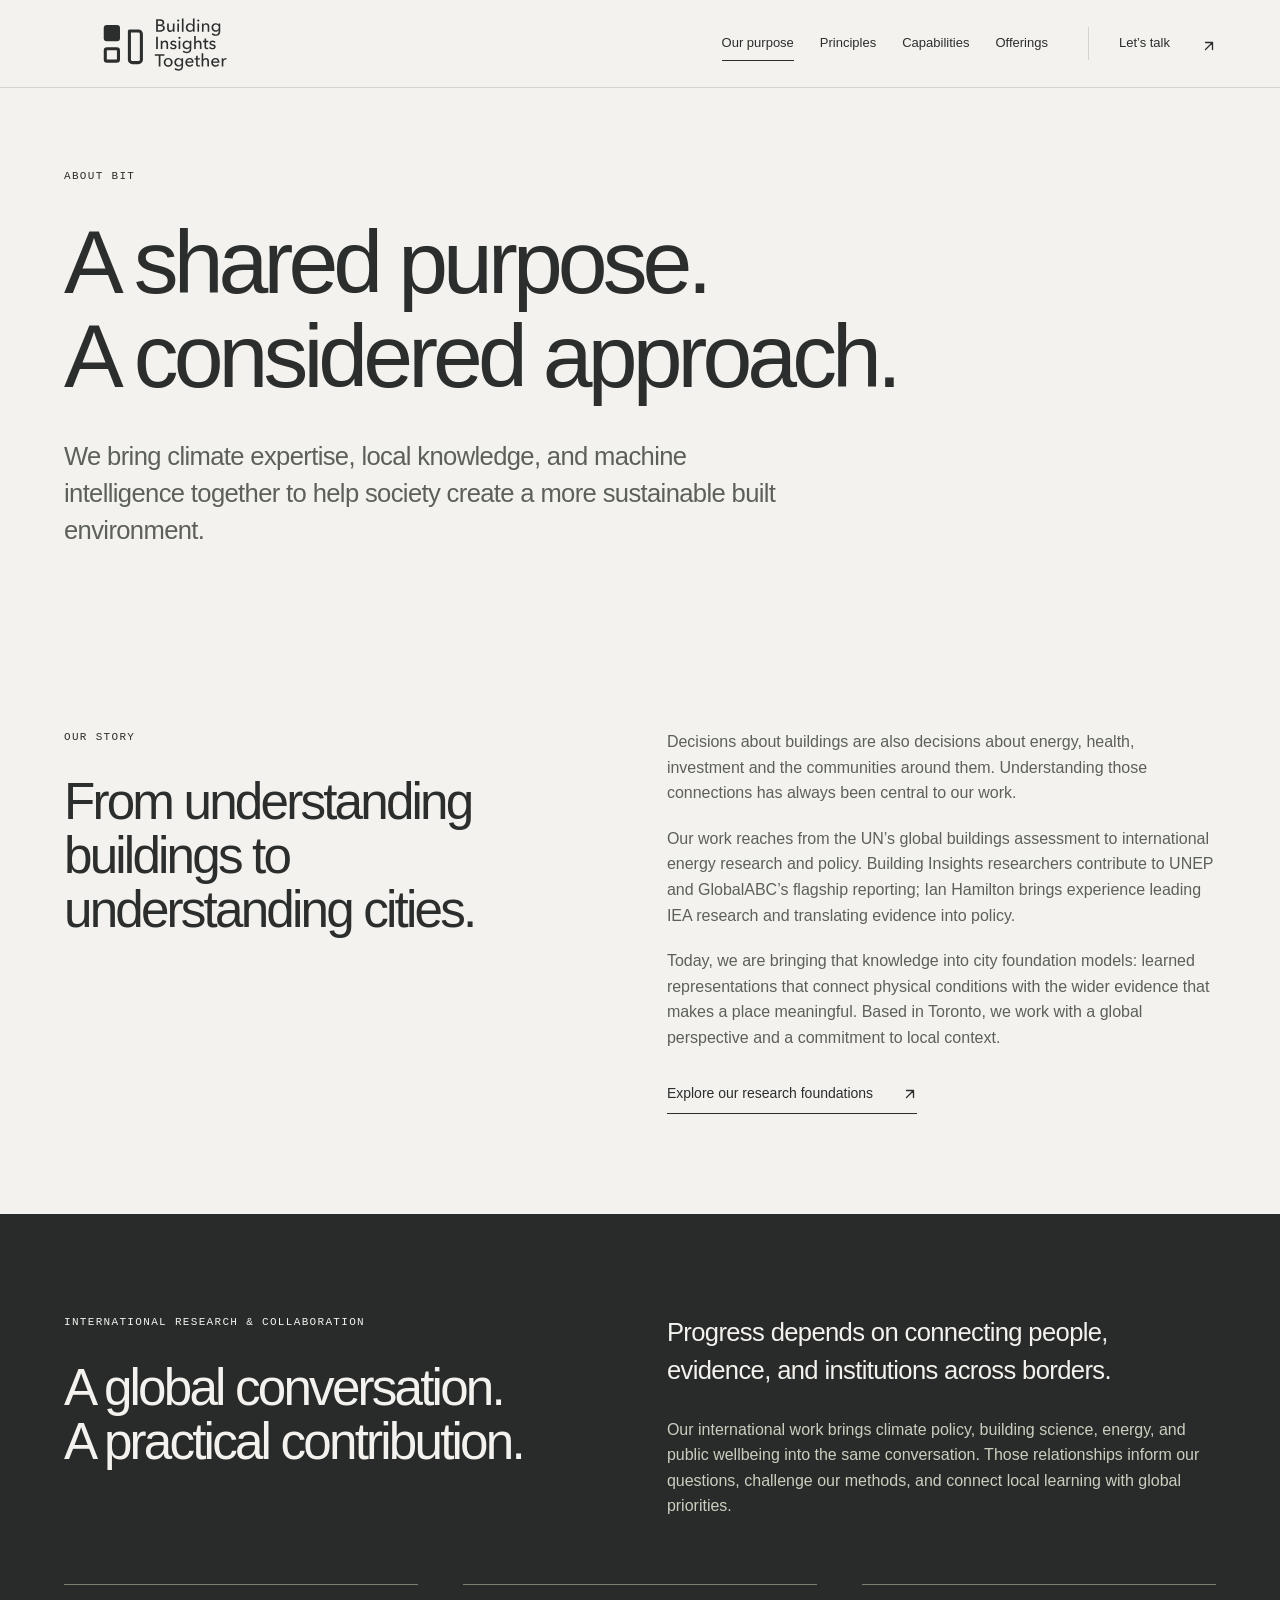
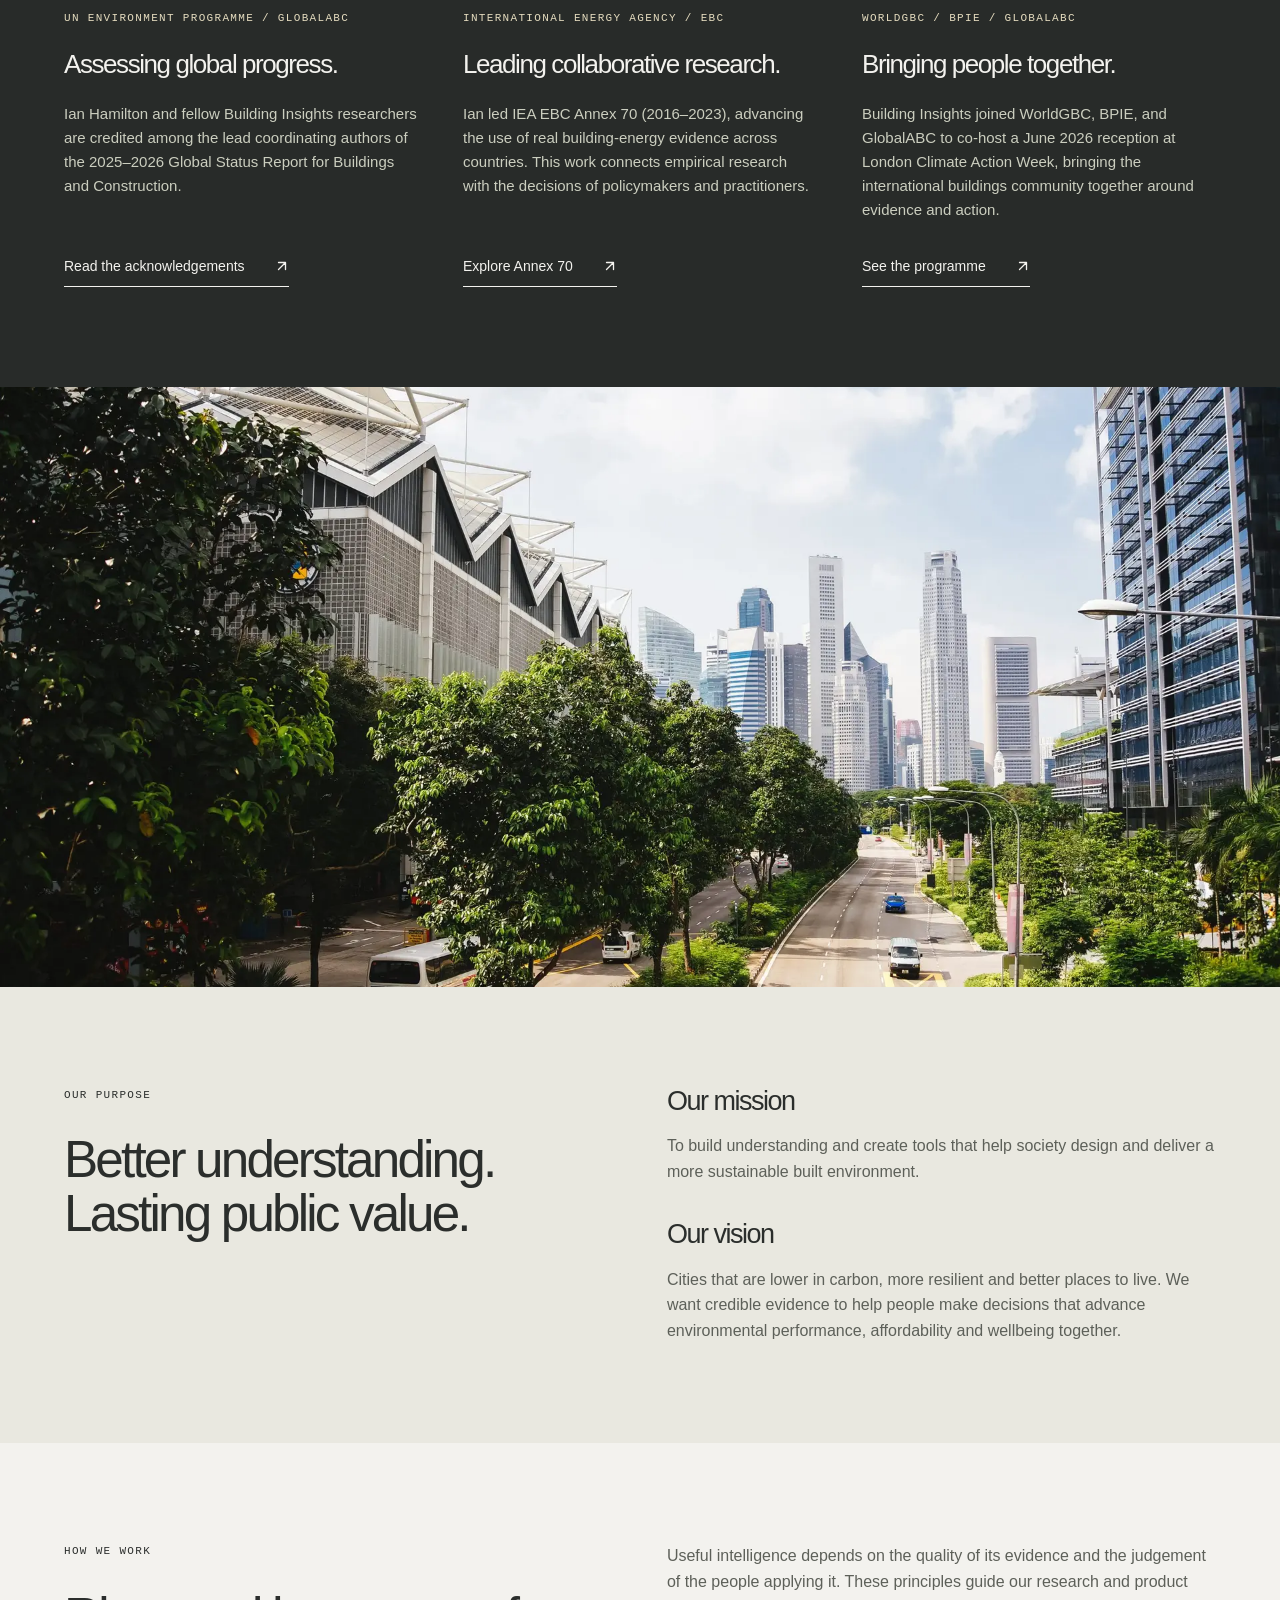
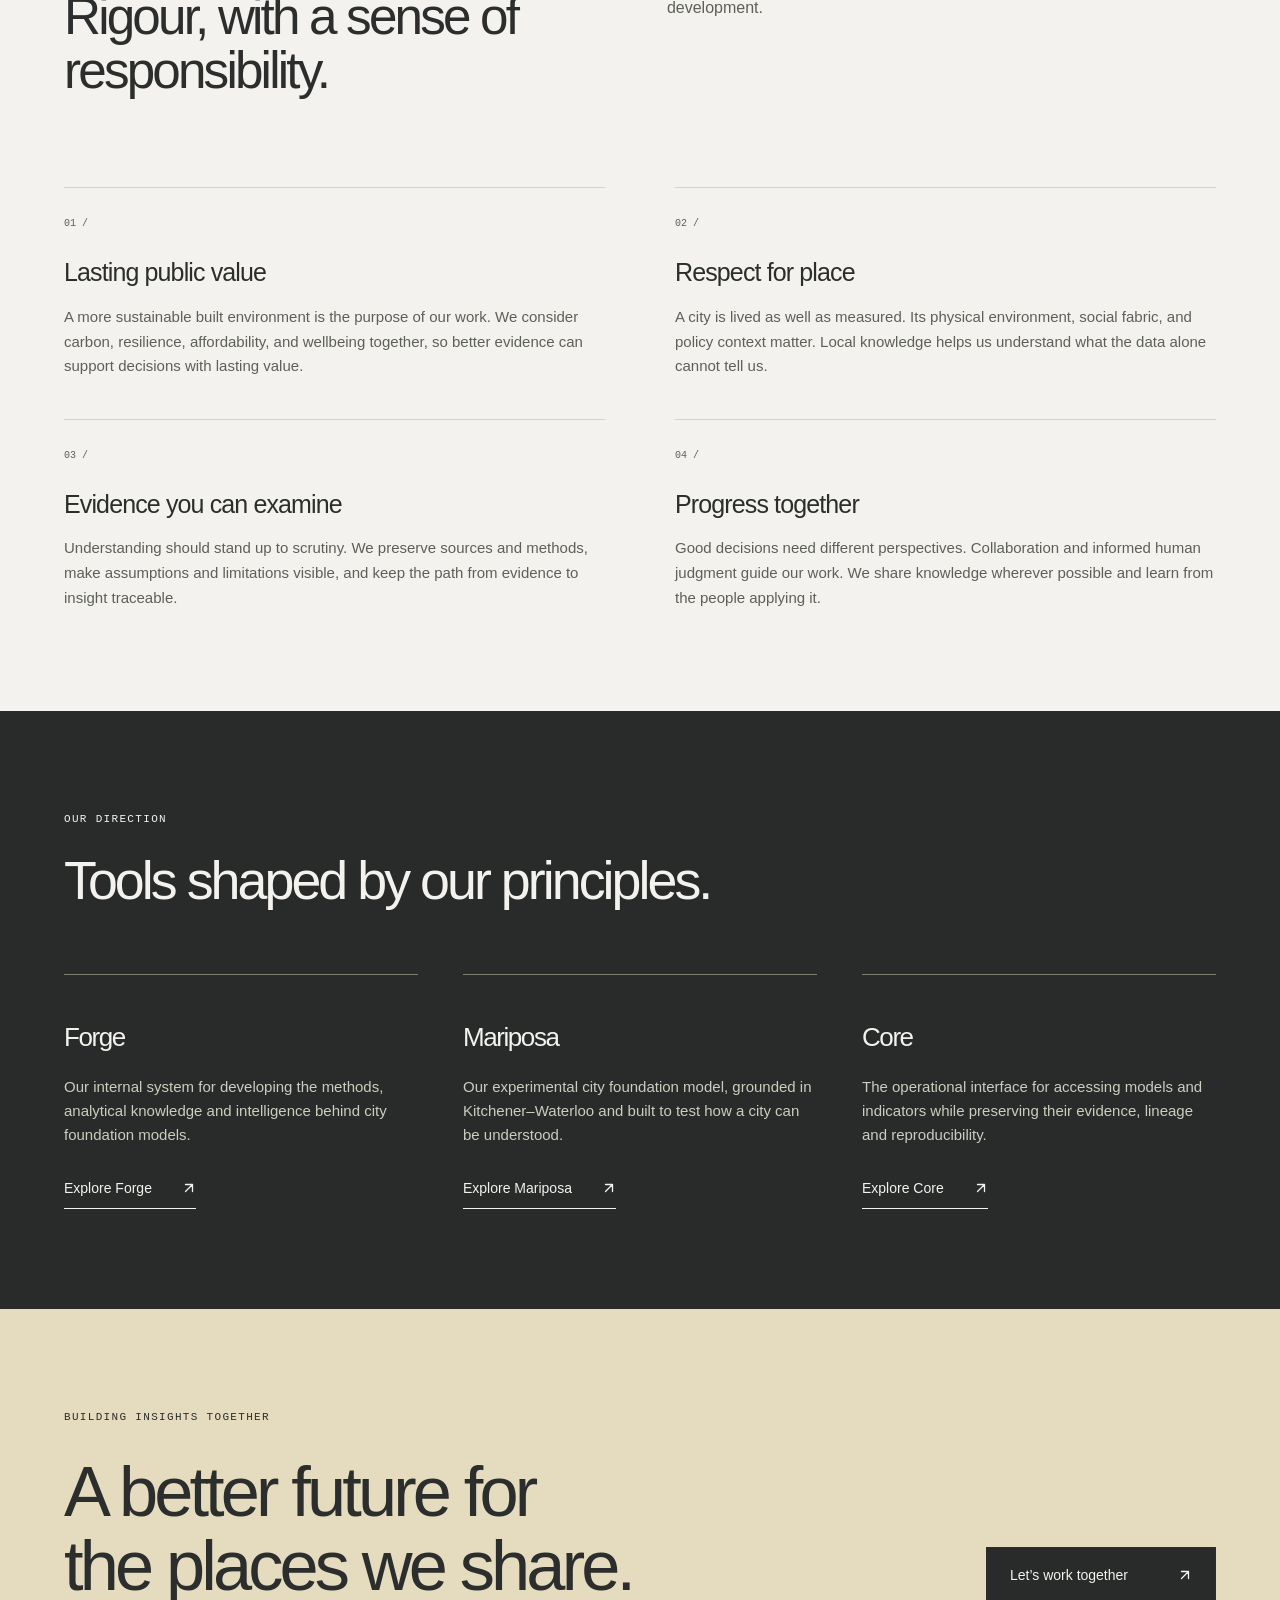
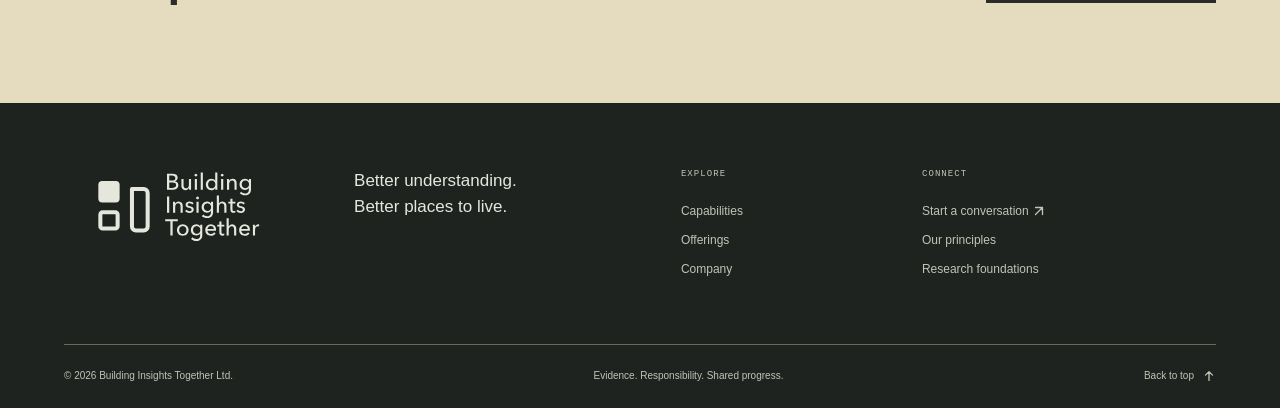
==== commit 9201be83: "Lock beta production identity" ====
--- a/about/index.html
+++ b/about/index.html
@@ -1,60 +1,25 @@
 <!doctype html>
-<html lang="en" data-palette="canopy" data-logo="civic-frame" data-city-visual="street">
+<html lang="en">
 <head>
 <meta charset="utf-8">
 <meta name="viewport" content="width=device-width, initial-scale=1">
-<script src="/assets/js/review-init.js?v=institutional-1"></script><title>Company — BIT</title>
+<title>Company — BIT</title>
 <meta name="description" content="Discover BIT’s purpose, principles, and international research contributions through UNEP and GlobalABC reporting and Ian Hamilton’s IEA research leadership.">
-<meta name="theme-color" content="#172a24">
-<link rel="icon" href="/assets/brand/institutional/civic-frame-mark.svg" type="image/svg+xml">
+<meta name="theme-color" content="#282b29">
+<link rel="icon" href="/assets/icons/favicon.svg" type="image/svg+xml">
 <link rel="canonical" href="https://beta.building-insights.org/about/">
 <meta property="og:title" content="Company — BIT">
 <meta property="og:description" content="Discover BIT’s purpose, principles, and international research contributions through UNEP and GlobalABC reporting and Ian Hamilton’s IEA research leadership.">
 <meta property="og:type" content="website">
 <meta property="og:url" content="https://beta.building-insights.org/about/">
-<meta property="og:image" content="https://beta.building-insights.org/assets/images/og-default.png">
-<link rel="stylesheet" href="/assets/css/site.css?v=compact-arrows-1">
+<meta property="og:image" content="https://beta.building-insights.org/assets/images/og-preview.png">
+<meta name="twitter:card" content="summary_large_image">
+<meta name="twitter:image" content="https://beta.building-insights.org/assets/images/og-preview.png">
+<link rel="stylesheet" href="/assets/css/site.css?v=production-graphite-1">
 <script src="/assets/js/site.js" defer></script>
-<link rel="stylesheet" href="/assets/css/brand-themes.css?v=institutional-1">
-<link rel="stylesheet" href="/assets/css/review-view.css?v=institutional-1">
-<script src="/assets/js/review-view.js?v=institutional-1" defer></script>
 </head>
 <body id="top">
-<svg class="brand-library" xmlns="http://www.w3.org/2000/svg" aria-hidden="true"><defs><symbol id="identity-civic-frame" viewBox="0 0 208 80" fill="none"><g xmlns="http://www.w3.org/2000/svg" transform="translate(0 1.7) scale(1.19)"><path fill="currentColor" d="M10 10H54V30H48V16H16V48H30V54H10Z M32 24H38V38H54V54H36V48H48V44H32Z"/></g><path xmlns="http://www.w3.org/2000/svg" fill="currentColor" d="M96.527 18.63Q96.527 20.021 95.819 20.906Q95.111 21.792 94.025 22.249Q92.938 22.707 91.901 22.854Q90.863 23 89.899 23L81.598 23L81.598 21.877Q82.66 21.877 83.167 21.657Q83.673 21.438 83.826 21.035Q83.979 20.632 83.979 19.924L83.979 9.475Q83.979 8.376 83.527 7.949Q83.075 7.521 81.598 7.521L81.598 6.374Q83.368 6.337 84.967 6.301Q86.566 6.264 87.598 6.246Q88.629 6.228 89.044 6.228L89.496 6.228Q90.766 6.228 92.151 6.49Q93.537 6.752 94.678 7.68Q95.819 8.608 95.819 10.354Q95.819 11.66 94.892 12.6Q93.964 13.54 91.852 14.15Q93.292 14.406 94.361 15.01Q95.429 15.615 95.978 16.542Q96.527 17.47 96.527 18.63ZM92.328 10.451Q92.328 9.597 91.919 8.956Q91.51 8.315 90.711 7.955Q89.911 7.595 88.751 7.595L87.47 7.595L87.47 13.527L88.471 13.527Q90.436 13.527 91.382 12.697Q92.328 11.867 92.328 10.451ZM92.78 18.422Q92.78 16.738 91.907 15.804Q91.034 14.87 89.447 14.87L87.47 14.87L87.47 18.85L87.47 19.179Q87.47 20.083 87.58 20.589Q87.689 21.096 88.129 21.37Q88.568 21.645 89.521 21.645Q90.79 21.645 91.785 20.876Q92.78 20.107 92.78 18.422ZM111.75 22.927Q111.396 22.951 110.517 23.006Q109.638 23.061 108.545 23.165Q107.453 23.269 106.793 23.403L106.793 21.621Q105.219 23.427 103.021 23.427Q101.422 23.427 100.653 22.744Q99.884 22.06 99.701 21.236Q99.518 20.412 99.518 19.472L99.518 15.871Q99.518 15.151 99.433 14.815Q99.347 14.479 98.981 14.302Q98.615 14.125 97.772 14.125L97.772 13.002L102.667 13.002L102.667 19.729Q102.667 21.804 104.267 21.804Q105.182 21.804 105.817 21.151Q106.452 20.498 106.793 19.899L106.793 15.871Q106.793 15.114 106.702 14.785Q106.61 14.455 106.232 14.29Q105.854 14.125 104.975 14.125L104.975 13.002L109.943 13.002L109.943 20.351Q109.943 20.925 110.053 21.206Q110.163 21.486 110.553 21.639Q110.944 21.792 111.75 21.804ZM118.097 7.827Q118.097 8.559 117.578 9.078Q117.06 9.597 116.327 9.597Q115.607 9.597 115.076 9.066Q114.545 8.535 114.545 7.827Q114.545 7.094 115.07 6.569Q115.595 6.044 116.327 6.044Q117.072 6.044 117.584 6.557Q118.097 7.07 118.097 7.827ZM119.477 23L112.848 23L112.848 21.877L113.202 21.877Q113.91 21.877 114.234 21.682Q114.557 21.486 114.63 21.132Q114.704 20.778 114.704 20.095L114.704 16.469Q114.704 15.712 114.612 15.395Q114.521 15.078 114.136 14.931Q113.751 14.785 112.848 14.772L112.848 13.649L117.853 12.6L117.853 20.095Q117.853 21.12 118.109 21.499Q118.366 21.877 119.477 21.877ZM127.423 23L120.404 23L120.404 21.877L120.929 21.877Q121.637 21.877 121.961 21.682Q122.284 21.486 122.357 21.132Q122.431 20.778 122.431 20.095L122.431 9.694Q122.431 8.815 122.022 8.571Q121.613 8.327 120.404 8.327L120.404 7.204L125.58 6.154L125.58 20.095Q125.58 20.778 125.647 21.126Q125.714 21.474 126.038 21.676Q126.361 21.877 127.069 21.877L127.423 21.877ZM142.67 22.854Q140.082 22.963 137.946 23.403Q137.775 23.037 137.726 22.121Q136.164 23.403 134.296 23.403Q132.855 23.403 131.629 22.658Q130.402 21.914 129.676 20.626Q128.949 19.338 128.949 17.824Q128.949 16.884 129.267 15.957Q129.584 15.029 130.261 14.254Q130.939 13.479 131.94 13.039Q132.941 12.6 134.223 12.6Q135.163 12.6 135.834 12.832Q136.505 13.063 136.908 13.363Q137.311 13.662 137.726 14.077L137.726 10.073Q137.726 9.255 137.592 8.901Q137.458 8.547 137.085 8.449Q136.713 8.352 135.871 8.327L135.871 7.204L140.875 6.154L140.875 19.826Q140.875 20.705 140.955 21.047Q141.034 21.389 141.4 21.541Q141.767 21.694 142.67 21.73ZM137.726 20.546L137.726 15.603Q137.213 14.98 136.505 14.467Q135.797 13.955 134.821 13.955Q134.223 13.955 133.698 14.284Q133.173 14.614 132.855 15.126Q132.318 15.969 132.318 17.971Q132.318 19.997 133.081 21.022Q133.844 22.048 134.979 22.048Q135.797 22.048 136.505 21.645Q137.213 21.242 137.726 20.546ZM148.847 7.827Q148.847 8.559 148.328 9.078Q147.809 9.597 147.077 9.597Q146.356 9.597 145.825 9.066Q145.294 8.535 145.294 7.827Q145.294 7.094 145.819 6.569Q146.344 6.044 147.077 6.044Q147.821 6.044 148.334 6.557Q148.847 7.07 148.847 7.827ZM150.226 23L143.598 23L143.598 21.877L143.952 21.877Q144.66 21.877 144.983 21.682Q145.307 21.486 145.38 21.132Q145.453 20.778 145.453 20.095L145.453 16.469Q145.453 15.712 145.362 15.395Q145.27 15.078 144.885 14.931Q144.501 14.785 143.598 14.772L143.598 13.649L148.603 12.6L148.603 20.095Q148.603 21.12 148.859 21.499Q149.115 21.877 150.226 21.877ZM165.229 23L158.905 23L158.905 21.877Q159.625 21.877 159.937 21.688Q160.248 21.499 160.321 21.132Q160.395 20.766 160.395 19.924L160.395 16.469Q160.395 15.432 160.089 14.827Q159.784 14.223 158.844 14.223Q157.562 14.223 156.934 15.206Q156.305 16.188 156.305 17.47L156.305 20.205Q156.305 21.169 156.586 21.523Q156.867 21.877 157.794 21.877L157.794 23L151.349 23L151.349 21.877Q152.143 21.877 152.521 21.737Q152.899 21.596 153.021 21.236Q153.144 20.876 153.144 20.095L153.144 16.152Q153.144 15.297 152.814 15.035Q152.484 14.772 151.349 14.772L151.349 13.649L156.098 12.6Q156.208 13.308 156.208 13.918Q156.208 14.077 156.201 14.193Q156.195 14.309 156.195 14.455Q156.964 13.637 157.794 13.118Q158.625 12.6 159.87 12.6Q160.919 12.6 161.756 12.978Q162.592 13.356 163.068 14.125Q163.544 14.895 163.544 15.981L163.544 20.095Q163.544 21.12 163.819 21.499Q164.093 21.877 165.229 21.877ZM179.206 13.674Q179.206 14.113 178.968 14.382Q178.729 14.65 178.424 14.65Q178.046 14.65 177.655 14.321Q177.594 14.284 177.454 14.168Q177.313 14.052 177.21 13.991Q177.106 13.93 177.008 13.93Q176.654 13.93 176.41 14.174Q176.825 14.699 177.051 15.169Q177.277 15.639 177.277 16.372Q177.277 17.36 176.831 18.013Q176.386 18.667 175.659 19.021Q174.933 19.375 174.182 19.533Q173.432 19.692 172.26 19.851Q169.379 20.205 169.379 21.022Q169.379 21.376 169.812 21.511Q170.246 21.645 171.1 21.645L172.956 21.645Q173.847 21.645 174.665 21.737Q175.482 21.828 176.331 22.158Q177.179 22.487 177.777 23.22Q178.375 23.952 178.375 25.148Q178.375 26.04 177.832 26.943Q177.289 27.846 175.897 28.475Q174.506 29.104 172.15 29.104Q170.307 29.104 168.494 28.615Q166.681 28.127 166.681 26.43Q166.681 25.844 167.029 25.362Q167.377 24.88 168.085 24.88Q168.659 24.88 169 25.1Q168.732 25.527 168.732 26.003Q168.732 26.796 169.666 27.388Q170.6 27.98 172.479 27.98Q174.372 27.98 175.464 27.437Q176.557 26.894 176.557 26.003Q176.557 25.368 176.087 25.051Q175.617 24.733 174.744 24.642Q173.871 24.55 172.028 24.526Q169.794 24.501 168.512 24.038Q167.23 23.574 167.23 22.072Q167.23 20.803 168.183 20.229Q169.135 19.655 170.526 19.35Q167.255 18.728 167.255 16.274Q167.255 15.48 167.688 14.638Q168.122 13.796 169.239 13.198Q170.355 12.6 172.235 12.6Q174.64 12.6 175.934 13.723Q176.703 12.624 177.899 12.624Q178.522 12.624 178.864 12.935Q179.206 13.247 179.206 13.674ZM174.201 16.225Q174.201 15.188 173.737 14.418Q173.273 13.649 172.284 13.649Q171.21 13.649 170.771 14.364Q170.331 15.078 170.331 16.079Q170.331 17.08 170.74 17.916Q171.149 18.752 172.284 18.752Q173.139 18.752 173.67 18.099Q174.201 17.446 174.201 16.225Z"/>
-<path xmlns="http://www.w3.org/2000/svg" fill="currentColor" d="M89.875 47L81.476 47L81.476 45.877Q82.526 45.877 83.063 45.676Q83.6 45.474 83.765 45.071Q83.93 44.668 83.93 43.924L83.93 33.523Q83.93 32.449 83.484 32.01Q83.039 31.57 81.476 31.57L81.476 30.447L89.875 30.447L89.875 31.57Q88.825 31.57 88.288 31.778Q87.75 31.985 87.586 32.382Q87.421 32.779 87.421 33.523L87.421 43.924Q87.421 44.632 87.58 45.035Q87.738 45.438 88.257 45.657Q88.776 45.877 89.875 45.877ZM104.779 47L98.456 47L98.456 45.877Q99.176 45.877 99.488 45.688Q99.799 45.499 99.872 45.132Q99.945 44.766 99.945 43.924L99.945 40.469Q99.945 39.432 99.64 38.827Q99.335 38.223 98.395 38.223Q97.113 38.223 96.485 39.206Q95.856 40.188 95.856 41.47L95.856 44.205Q95.856 45.169 96.137 45.523Q96.417 45.877 97.345 45.877L97.345 47L90.9 47L90.9 45.877Q91.693 45.877 92.072 45.737Q92.45 45.596 92.572 45.236Q92.694 44.876 92.694 44.095L92.694 40.152Q92.694 39.297 92.365 39.035Q92.035 38.772 90.9 38.772L90.9 37.649L95.648 36.6Q95.758 37.308 95.758 37.918Q95.758 38.077 95.752 38.193Q95.746 38.309 95.746 38.455Q96.515 37.637 97.345 37.118Q98.175 36.6 99.42 36.6Q100.47 36.6 101.306 36.978Q102.143 37.356 102.619 38.125Q103.095 38.895 103.095 39.981L103.095 44.095Q103.095 45.12 103.369 45.499Q103.644 45.877 104.779 45.877ZM116.4 44.095Q116.4 45.145 115.772 45.889Q115.143 46.634 114.051 47.018Q112.958 47.403 111.53 47.403Q110.565 47.403 109.589 47.214Q108.612 47.024 107.88 46.646L107.404 47.33L106.452 47.33L106.33 44.156L107.355 44.156Q107.624 44.974 108.588 45.627Q109.552 46.28 111.383 46.28Q111.847 46.28 112.384 46.213Q112.921 46.146 113.416 45.84Q113.91 45.535 113.91 44.9Q113.91 44.351 113.404 44.101Q112.897 43.851 111.505 43.497Q109.821 43.069 108.747 42.685Q107.672 42.3 106.928 41.58Q106.183 40.86 106.183 39.725Q106.183 38.284 107.508 37.442Q108.832 36.6 110.98 36.6Q112.323 36.6 113.129 36.819Q113.935 37.039 114.484 37.295L114.777 36.673L115.753 36.673L115.753 39.505L114.752 39.505Q114.618 39.004 114.142 38.589Q113.666 38.174 112.879 37.948Q112.091 37.723 111.054 37.723Q110.199 37.723 109.351 37.906Q108.502 38.089 108.502 38.772Q108.502 39.053 108.667 39.236Q108.832 39.419 109.235 39.578Q109.638 39.737 110.651 39.993Q111.664 40.25 111.859 40.298Q113.849 40.799 115.125 41.531Q116.4 42.264 116.4 44.095ZM123.053 31.827Q123.053 32.559 122.534 33.078Q122.016 33.597 121.283 33.597Q120.563 33.597 120.032 33.066Q119.501 32.535 119.501 31.827Q119.501 31.094 120.026 30.569Q120.551 30.044 121.283 30.044Q122.028 30.044 122.541 30.557Q123.053 31.07 123.053 31.827ZM124.433 47L117.804 47L117.804 45.877L118.158 45.877Q118.866 45.877 119.19 45.682Q119.513 45.486 119.586 45.132Q119.66 44.778 119.66 44.095L119.66 40.469Q119.66 39.712 119.568 39.395Q119.477 39.078 119.092 38.931Q118.708 38.785 117.804 38.772L117.804 37.649L122.809 36.6L122.809 44.095Q122.809 45.12 123.065 45.499Q123.322 45.877 124.433 45.877ZM138.556 37.674Q138.556 38.113 138.318 38.382Q138.08 38.65 137.775 38.65Q137.396 38.65 137.006 38.321Q136.945 38.284 136.804 38.168Q136.664 38.052 136.56 37.991Q136.457 37.93 136.359 37.93Q136.005 37.93 135.761 38.174Q136.176 38.699 136.402 39.169Q136.627 39.639 136.627 40.372Q136.627 41.36 136.182 42.013Q135.736 42.667 135.01 43.021Q134.284 43.375 133.533 43.533Q132.782 43.692 131.61 43.851Q128.729 44.205 128.729 45.022Q128.729 45.376 129.163 45.511Q129.596 45.645 130.451 45.645L132.306 45.645Q133.197 45.645 134.015 45.737Q134.833 45.828 135.681 46.158Q136.53 46.487 137.128 47.22Q137.726 47.952 137.726 49.148Q137.726 50.04 137.183 50.943Q136.64 51.846 135.248 52.475Q133.856 53.104 131.5 53.104Q129.657 53.104 127.844 52.615Q126.032 52.127 126.032 50.43Q126.032 49.844 126.38 49.362Q126.728 48.88 127.436 48.88Q128.009 48.88 128.351 49.1Q128.083 49.527 128.083 50.003Q128.083 50.796 129.016 51.388Q129.95 51.98 131.83 51.98Q133.722 51.98 134.815 51.437Q135.907 50.894 135.907 50.003Q135.907 49.368 135.437 49.051Q134.967 48.733 134.094 48.642Q133.222 48.55 131.378 48.526Q129.145 48.501 127.863 48.038Q126.581 47.574 126.581 46.072Q126.581 44.803 127.533 44.229Q128.485 43.655 129.877 43.35Q126.605 42.728 126.605 40.274Q126.605 39.48 127.039 38.638Q127.472 37.796 128.589 37.198Q129.706 36.6 131.586 36.6Q133.991 36.6 135.285 37.723Q136.054 36.624 137.25 36.624Q137.873 36.624 138.214 36.935Q138.556 37.247 138.556 37.674ZM133.551 40.225Q133.551 39.188 133.087 38.418Q132.624 37.649 131.635 37.649Q130.561 37.649 130.121 38.364Q129.682 39.078 129.682 40.079Q129.682 41.08 130.091 41.916Q130.5 42.752 131.635 42.752Q132.489 42.752 133.02 42.099Q133.551 41.446 133.551 40.225ZM152.729 47L146.454 47L146.454 45.877Q147.296 45.877 147.614 45.578Q147.931 45.279 147.931 44.705L147.931 40.604Q147.931 39.993 147.852 39.505Q147.772 39.017 147.431 38.62Q147.089 38.223 146.381 38.223Q145.807 38.223 145.215 38.534Q144.623 38.846 144.306 39.346Q143.964 39.908 143.872 40.427Q143.781 40.945 143.781 41.678L143.781 43.777Q143.781 44.632 143.848 45.029Q143.915 45.425 144.226 45.651Q144.538 45.877 145.258 45.877L145.258 47L138.861 47L138.861 45.877Q139.679 45.877 140.064 45.706Q140.448 45.535 140.54 45.199Q140.631 44.864 140.631 44.095L140.631 33.853Q140.631 32.938 140.338 32.626Q140.045 32.315 138.861 32.303L138.861 31.204L143.781 30.154L143.781 38.394Q144.501 37.637 145.276 37.118Q146.051 36.6 147.431 36.6Q148.065 36.6 148.7 36.783Q149.335 36.966 149.842 37.32Q150.348 37.674 150.58 38.125Q151.081 39.017 151.081 40.445L151.081 44.095Q151.081 45.12 151.343 45.499Q151.605 45.877 152.729 45.877ZM162.055 44.827Q161.396 46.207 160.517 46.805Q159.638 47.403 158.454 47.403Q157.013 47.403 156.33 46.817Q155.646 46.231 155.487 45.505Q155.329 44.778 155.329 43.875L155.329 38.125L153.485 38.125L153.485 37.002Q154.645 37.002 155.5 36.563Q156.354 36.124 156.848 35.379Q157.343 34.634 157.477 33.78L158.478 33.78L158.478 37.002L161.933 37.002L161.933 38.125L158.478 38.125L158.478 43.948Q158.478 45.01 158.618 45.48Q158.759 45.95 159.308 45.95Q159.894 45.95 160.272 45.492Q160.651 45.035 161.005 44.351ZM173.456 44.095Q173.456 45.145 172.827 45.889Q172.199 46.634 171.106 47.018Q170.014 47.403 168.585 47.403Q167.621 47.403 166.645 47.214Q165.668 47.024 164.936 46.646L164.459 47.33L163.507 47.33L163.385 44.156L164.411 44.156Q164.679 44.974 165.644 45.627Q166.608 46.28 168.439 46.28Q168.903 46.28 169.44 46.213Q169.977 46.146 170.471 45.84Q170.966 45.535 170.966 44.9Q170.966 44.351 170.459 44.101Q169.953 43.851 168.561 43.497Q166.876 43.069 165.802 42.685Q164.728 42.3 163.983 41.58Q163.239 40.86 163.239 39.725Q163.239 38.284 164.563 37.442Q165.888 36.6 168.036 36.6Q169.379 36.6 170.185 36.819Q170.99 37.039 171.54 37.295L171.833 36.673L172.809 36.673L172.809 39.505L171.808 39.505Q171.674 39.004 171.198 38.589Q170.722 38.174 169.934 37.948Q169.147 37.723 168.109 37.723Q167.255 37.723 166.406 37.906Q165.558 38.089 165.558 38.772Q165.558 39.053 165.723 39.236Q165.888 39.419 166.291 39.578Q166.693 39.737 167.707 39.993Q168.72 40.25 168.915 40.298Q170.905 40.799 172.18 41.531Q173.456 42.264 173.456 44.095Z"/>
-<path xmlns="http://www.w3.org/2000/svg" fill="currentColor" d="M98.029 59.147L96.869 59.147Q96.71 57.609 96.192 56.876Q95.673 56.144 95.075 55.973Q94.477 55.802 93.695 55.802L91.596 55.802L91.596 67.924Q91.596 68.644 91.742 69.041Q91.889 69.438 92.426 69.657Q92.963 69.877 94 69.877L94 71L85.7 71L85.7 69.877Q87.226 69.877 87.665 69.438Q88.104 68.998 88.104 67.924L88.104 55.802L86.347 55.802Q85.309 55.802 84.625 55.967Q83.942 56.132 83.423 56.87Q82.904 57.609 82.831 59.147L81.671 59.147L81.671 54.447L98.029 54.447ZM109.223 65.971Q109.223 67.631 108.417 68.864Q107.611 70.097 106.238 70.75Q104.865 71.403 103.229 71.403Q101.691 71.403 100.318 70.805Q98.944 70.207 98.072 68.986Q97.199 67.765 97.199 65.995Q97.199 63.346 99.005 61.973Q100.812 60.6 103.302 60.6Q105.158 60.6 106.5 61.332Q107.843 62.064 108.533 63.297Q109.223 64.53 109.223 65.971ZM105.854 65.897Q105.854 63.822 105.304 62.772Q104.755 61.723 103.168 61.723Q102.155 61.723 101.587 62.18Q101.02 62.638 100.794 63.596Q100.568 64.555 100.568 66.081Q100.568 67.96 101.068 69.12Q101.569 70.28 103.253 70.28Q104.364 70.28 104.944 69.639Q105.524 68.998 105.689 68.052Q105.854 67.106 105.854 65.897ZM123.322 61.674Q123.322 62.113 123.084 62.382Q122.846 62.65 122.541 62.65Q122.162 62.65 121.771 62.321Q121.71 62.284 121.57 62.168Q121.43 62.052 121.326 61.991Q121.222 61.93 121.125 61.93Q120.771 61.93 120.526 62.174Q120.941 62.699 121.167 63.169Q121.393 63.639 121.393 64.372Q121.393 65.36 120.948 66.013Q120.502 66.667 119.776 67.021Q119.049 67.375 118.299 67.533Q117.548 67.692 116.376 67.851Q113.495 68.205 113.495 69.022Q113.495 69.376 113.928 69.511Q114.362 69.645 115.216 69.645L117.072 69.645Q117.963 69.645 118.781 69.737Q119.599 69.828 120.447 70.158Q121.295 70.487 121.894 71.22Q122.492 71.952 122.492 73.148Q122.492 74.04 121.948 74.943Q121.405 75.846 120.014 76.475Q118.622 77.104 116.266 77.104Q114.423 77.104 112.61 76.615Q110.797 76.127 110.797 74.43Q110.797 73.844 111.145 73.362Q111.493 72.88 112.201 72.88Q112.775 72.88 113.117 73.1Q112.848 73.527 112.848 74.003Q112.848 74.796 113.782 75.388Q114.716 75.98 116.596 75.98Q118.488 75.98 119.58 75.437Q120.673 74.894 120.673 74.003Q120.673 73.368 120.203 73.051Q119.733 72.733 118.86 72.642Q117.987 72.55 116.144 72.526Q113.91 72.501 112.628 72.038Q111.347 71.574 111.347 70.072Q111.347 68.803 112.299 68.229Q113.251 67.655 114.643 67.35Q111.371 66.728 111.371 64.274Q111.371 63.48 111.804 62.638Q112.238 61.796 113.355 61.198Q114.472 60.6 116.352 60.6Q118.756 60.6 120.05 61.723Q120.819 60.624 122.016 60.624Q122.638 60.624 122.98 60.935Q123.322 61.247 123.322 61.674ZM118.317 64.225Q118.317 63.188 117.853 62.418Q117.389 61.649 116.4 61.649Q115.326 61.649 114.887 62.364Q114.447 63.078 114.447 64.079Q114.447 65.08 114.856 65.916Q115.265 66.752 116.4 66.752Q117.255 66.752 117.786 66.099Q118.317 65.446 118.317 64.225ZM134.772 65.629L127.265 65.629Q127.277 65.861 127.332 66.618Q127.387 67.375 127.674 68.168Q127.96 68.961 128.662 69.505Q129.364 70.048 130.548 70.048Q131.195 70.048 132.111 69.718Q133.026 69.389 133.698 68.449L134.65 69.096Q133.209 71.403 130.072 71.403Q128.668 71.403 127.515 71Q126.361 70.597 125.556 69.877Q124.75 69.157 124.323 68.18Q123.896 67.204 123.896 66.081Q123.896 64.604 124.61 63.346Q125.324 62.089 126.654 61.344Q127.985 60.6 129.694 60.6Q131.366 60.6 132.52 61.32Q133.673 62.04 134.223 63.188Q134.772 64.335 134.772 65.629ZM131.745 64.506Q131.745 61.723 129.547 61.723Q128.485 61.723 127.918 62.492Q127.35 63.261 127.289 64.506ZM144.538 68.827Q143.878 70.207 143 70.805Q142.121 71.403 140.937 71.403Q139.496 71.403 138.812 70.817Q138.129 70.231 137.97 69.505Q137.812 68.778 137.812 67.875L137.812 62.125L135.968 62.125L135.968 61.002Q137.128 61.002 137.982 60.563Q138.837 60.124 139.331 59.379Q139.826 58.634 139.96 57.78L140.961 57.78L140.961 61.002L144.416 61.002L144.416 62.125L140.961 62.125L140.961 67.948Q140.961 69.01 141.101 69.48Q141.242 69.95 141.791 69.95Q142.377 69.95 142.755 69.492Q143.134 69.035 143.488 68.351ZM158.917 71L152.643 71L152.643 69.877Q153.485 69.877 153.803 69.578Q154.12 69.279 154.12 68.705L154.12 64.604Q154.12 63.993 154.041 63.505Q153.961 63.017 153.62 62.62Q153.278 62.223 152.57 62.223Q151.996 62.223 151.404 62.534Q150.812 62.846 150.495 63.346Q150.153 63.908 150.061 64.427Q149.97 64.945 149.97 65.678L149.97 67.777Q149.97 68.632 150.037 69.029Q150.104 69.425 150.415 69.651Q150.727 69.877 151.447 69.877L151.447 71L145.05 71L145.05 69.877Q145.868 69.877 146.253 69.706Q146.637 69.535 146.729 69.199Q146.82 68.864 146.82 68.095L146.82 57.853Q146.82 56.938 146.527 56.626Q146.234 56.315 145.05 56.303L145.05 55.204L149.97 54.154L149.97 62.394Q150.69 61.637 151.465 61.118Q152.24 60.6 153.62 60.6Q154.254 60.6 154.889 60.783Q155.524 60.966 156.031 61.32Q156.537 61.674 156.769 62.125Q157.27 63.017 157.27 64.445L157.27 68.095Q157.27 69.12 157.532 69.499Q157.794 69.877 158.917 69.877ZM171.222 65.629L163.715 65.629Q163.727 65.861 163.782 66.618Q163.837 67.375 164.124 68.168Q164.411 68.961 165.113 69.505Q165.814 70.048 166.999 70.048Q167.646 70.048 168.561 69.718Q169.477 69.389 170.148 68.449L171.1 69.096Q169.66 71.403 166.522 71.403Q165.119 71.403 163.965 71Q162.812 70.597 162.006 69.877Q161.2 69.157 160.773 68.18Q160.346 67.204 160.346 66.081Q160.346 64.604 161.06 63.346Q161.774 62.089 163.104 61.344Q164.435 60.6 166.144 60.6Q167.816 60.6 168.97 61.32Q170.124 62.04 170.673 63.188Q171.222 64.335 171.222 65.629ZM168.195 64.506Q168.195 61.723 165.998 61.723Q164.936 61.723 164.368 62.492Q163.8 63.261 163.739 64.506ZM183.112 62.528Q183.112 63.236 182.678 63.645Q182.245 64.054 181.659 64.054Q180.963 64.054 180.438 63.371Q180.194 63.065 180.036 62.931Q179.877 62.797 179.584 62.797Q178.632 62.797 178.101 63.828Q177.57 64.86 177.57 65.971L177.57 68.095Q177.57 69.12 177.832 69.499Q178.095 69.877 179.218 69.877L179.865 69.877L179.865 71L172.284 71L172.284 69.877L172.919 69.877Q173.944 69.877 174.176 69.486Q174.408 69.096 174.408 68.095L174.408 64.53Q174.408 63.712 174.243 63.358Q174.079 63.004 173.651 62.888Q173.224 62.772 172.284 62.772L172.284 61.649L177.045 60.6Q177.228 61.222 177.387 63.249Q177.729 62.528 178.284 61.93Q178.839 61.332 179.529 60.966Q180.219 60.6 180.939 60.6Q181.94 60.6 182.526 61.161Q183.112 61.723 183.112 62.528Z"/>
-
-</symbol><symbol id="identity-neighbourhood-ii" viewBox="0 0 250 74" fill="none"><g xmlns="http://www.w3.org/2000/svg" transform="translate(0 -1) scale(1.19)"><rect x="10" y="10" width="16" height="16" rx="3" fill="currentColor"/><path fill="currentColor" fill-rule="evenodd" d="M13.5 36H22.5Q26 36 26 39.5V50.5Q26 54 22.5 54H13.5Q10 54 10 50.5V39.5Q10 36 13.5 36ZM14.4 40.4V49.6H21.6V40.4H14.4ZM43 10C49.6 10 54 14.4 54 21V54H32V21C32 14.4 36.4 10 43 10ZM43 17C39.8 17 38 19.2 38 23V48H48V23C48 19.2 46.2 17 43 17Z"/></g><path xmlns="http://www.w3.org/2000/svg" fill="currentColor" d="M81.599 14.986L87.257 14.986Q88.077 14.986 88.876 15.181Q89.676 15.375 90.301 15.816Q90.927 16.257 91.316 16.954Q91.706 17.651 91.706 18.635Q91.706 19.865 91.008 20.665Q90.311 21.464 89.184 21.812L89.184 21.854Q90.558 22.038 91.439 22.919Q92.32 23.801 92.32 25.277Q92.32 26.466 91.849 27.276Q91.377 28.085 90.609 28.578Q89.84 29.07 88.846 29.285Q87.852 29.5 86.826 29.5L81.599 29.5ZM84.182 20.89L86.478 20.89Q87.769 20.89 88.446 20.377Q89.123 19.865 89.123 18.922Q89.123 17.938 88.425 17.528Q87.728 17.118 86.252 17.118L84.182 17.118ZM84.182 27.327L86.499 27.327Q86.99 27.327 87.564 27.255Q88.138 27.183 88.62 26.958Q89.102 26.733 89.42 26.302Q89.737 25.872 89.737 25.154Q89.737 24.006 88.959 23.555Q88.18 23.104 86.601 23.104L84.182 23.104ZM103.718 29.5L101.381 29.5L101.381 27.922L101.34 27.922Q101.012 28.66 100.203 29.223Q99.393 29.787 98.286 29.787Q97.322 29.787 96.636 29.449Q95.949 29.11 95.508 28.557Q95.067 28.003 94.862 27.286Q94.657 26.569 94.657 25.81L94.657 19.66L97.117 19.66L97.117 25.113Q97.117 25.544 97.179 26.015Q97.24 26.486 97.445 26.866Q97.65 27.245 98.009 27.491Q98.368 27.737 98.962 27.737Q99.536 27.737 99.977 27.501Q100.418 27.265 100.695 26.896Q100.971 26.527 101.115 26.046Q101.258 25.564 101.258 25.072L101.258 19.66L103.718 19.66ZM106.712 19.66L109.172 19.66L109.172 29.5L106.712 29.5ZM106.363 16.319Q106.363 15.724 106.804 15.283Q107.245 14.842 107.921 14.842Q108.598 14.842 109.059 15.263Q109.52 15.683 109.52 16.319Q109.52 16.954 109.059 17.374Q108.598 17.794 107.921 17.794Q107.245 17.794 106.804 17.354Q106.363 16.913 106.363 16.319ZM112.206 14.002L114.666 14.002L114.666 29.5L112.206 29.5ZM127.663 29.5L125.326 29.5L125.326 28.024L125.285 28.024Q124.772 28.885 123.86 29.336Q122.948 29.787 121.902 29.787Q120.775 29.787 119.883 29.367Q118.991 28.947 118.366 28.239Q117.741 27.532 117.402 26.579Q117.064 25.625 117.064 24.539Q117.064 23.453 117.413 22.509Q117.761 21.566 118.397 20.87Q119.032 20.172 119.913 19.773Q120.795 19.373 121.841 19.373Q122.517 19.373 123.05 19.527Q123.583 19.681 123.983 19.906Q124.383 20.131 124.669 20.398Q124.957 20.665 125.141 20.91L125.203 20.91L125.203 14.002L127.663 14.002ZM119.565 24.539Q119.565 25.113 119.739 25.687Q119.913 26.261 120.262 26.712Q120.611 27.163 121.144 27.45Q121.677 27.737 122.394 27.737Q123.071 27.737 123.604 27.46Q124.137 27.183 124.516 26.733Q124.895 26.282 125.09 25.718Q125.285 25.154 125.285 24.58Q125.285 24.006 125.09 23.432Q124.895 22.858 124.516 22.407Q124.137 21.956 123.604 21.669Q123.071 21.382 122.394 21.382Q121.677 21.382 121.144 21.659Q120.611 21.935 120.262 22.386Q119.913 22.837 119.739 23.401Q119.565 23.965 119.565 24.539ZM130.697 19.66L133.157 19.66L133.157 29.5L130.697 29.5ZM130.348 16.319Q130.348 15.724 130.789 15.283Q131.23 14.842 131.906 14.842Q132.583 14.842 133.044 15.263Q133.505 15.683 133.505 16.319Q133.505 16.954 133.044 17.374Q132.583 17.794 131.906 17.794Q131.23 17.794 130.789 17.354Q130.348 16.913 130.348 16.319ZM136.149 19.66L138.486 19.66L138.486 21.239L138.528 21.239Q138.855 20.5 139.665 19.937Q140.475 19.373 141.582 19.373Q142.546 19.373 143.232 19.711Q143.919 20.05 144.36 20.603Q144.8 21.157 145.005 21.874Q145.21 22.591 145.21 23.35L145.21 29.5L142.75 29.5L142.75 24.047Q142.75 23.616 142.689 23.145Q142.627 22.674 142.422 22.294Q142.218 21.915 141.859 21.669Q141.5 21.423 140.905 21.423Q140.311 21.423 139.88 21.659Q139.45 21.895 139.173 22.264Q138.897 22.633 138.753 23.114Q138.609 23.596 138.609 24.088L138.609 29.5L136.149 29.5ZM158.084 19.66L158.084 28.619Q158.084 29.951 157.757 31.027Q157.429 32.103 156.742 32.852Q156.055 33.6 155.01 34.01Q153.964 34.42 152.529 34.42Q151.935 34.42 151.268 34.318Q150.602 34.215 149.956 34.01Q149.31 33.805 148.716 33.498Q148.121 33.19 147.65 32.8L149.065 30.894Q149.782 31.57 150.684 31.929Q151.586 32.288 152.508 32.288Q153.39 32.288 153.995 32.032Q154.6 31.776 154.958 31.325Q155.317 30.873 155.471 30.259Q155.625 29.643 155.625 28.905L155.625 28.188L155.584 28.188Q155.05 28.905 154.22 29.285Q153.39 29.664 152.365 29.664Q151.258 29.664 150.356 29.254Q149.454 28.844 148.829 28.147Q148.203 27.45 147.855 26.517Q147.506 25.584 147.506 24.539Q147.506 23.473 147.845 22.53Q148.183 21.587 148.808 20.89Q149.434 20.193 150.325 19.783Q151.217 19.373 152.324 19.373Q153.37 19.373 154.272 19.803Q155.173 20.234 155.707 21.136L155.748 21.136L155.748 19.66ZM152.837 21.382Q152.16 21.382 151.637 21.628Q151.114 21.874 150.756 22.294Q150.397 22.715 150.202 23.288Q150.007 23.863 150.007 24.518Q150.007 25.113 150.202 25.666Q150.397 26.22 150.756 26.661Q151.114 27.102 151.637 27.368Q152.16 27.634 152.816 27.634Q153.493 27.634 154.036 27.378Q154.579 27.122 154.958 26.692Q155.338 26.261 155.542 25.697Q155.748 25.133 155.748 24.518Q155.748 23.883 155.542 23.309Q155.338 22.735 154.958 22.305Q154.579 21.874 154.046 21.628Q153.513 21.382 152.837 21.382ZM166.284 14.986L168.867 14.986L168.867 29.5L166.284 29.5ZM171.942 19.66L174.279 19.66L174.279 21.239L174.321 21.239Q174.648 20.5 175.458 19.937Q176.268 19.373 177.375 19.373Q178.339 19.373 179.025 19.711Q179.712 20.05 180.153 20.603Q180.594 21.157 180.798 21.874Q181.004 22.591 181.004 23.35L181.004 29.5L178.543 29.5L178.543 24.047Q178.543 23.616 178.482 23.145Q178.421 22.674 178.215 22.294Q178.011 21.915 177.652 21.669Q177.293 21.423 176.698 21.423Q176.104 21.423 175.673 21.659Q175.243 21.895 174.966 22.264Q174.69 22.633 174.546 23.114Q174.403 23.596 174.403 24.088L174.403 29.5L171.942 29.5ZM189.265 22.284Q188.937 21.854 188.363 21.536Q187.789 21.218 187.113 21.218Q186.518 21.218 186.026 21.464Q185.534 21.71 185.534 22.284Q185.534 22.858 186.077 23.094Q186.621 23.329 187.666 23.575Q188.22 23.698 188.783 23.904Q189.347 24.108 189.808 24.447Q190.269 24.785 190.556 25.287Q190.844 25.79 190.844 26.507Q190.844 27.409 190.505 28.034Q190.167 28.66 189.603 29.049Q189.04 29.439 188.291 29.613Q187.543 29.787 186.744 29.787Q185.596 29.787 184.509 29.367Q183.423 28.947 182.705 28.168L184.325 26.651Q184.734 27.183 185.391 27.532Q186.047 27.881 186.846 27.881Q187.113 27.881 187.389 27.819Q187.666 27.758 187.902 27.624Q188.138 27.491 188.281 27.265Q188.424 27.04 188.424 26.712Q188.424 26.097 187.861 25.831Q187.297 25.564 186.169 25.297Q185.616 25.175 185.093 24.98Q184.571 24.785 184.161 24.467Q183.751 24.149 183.505 23.678Q183.258 23.206 183.258 22.509Q183.258 21.689 183.597 21.095Q183.935 20.5 184.489 20.121Q185.042 19.742 185.739 19.557Q186.436 19.373 187.174 19.373Q188.24 19.373 189.255 19.742Q190.269 20.111 190.864 20.87ZM193.017 19.66L195.477 19.66L195.477 29.5L193.017 29.5ZM192.668 16.319Q192.668 15.724 193.109 15.283Q193.55 14.842 194.226 14.842Q194.903 14.842 195.364 15.263Q195.825 15.683 195.825 16.319Q195.825 16.954 195.364 17.374Q194.903 17.794 194.226 17.794Q193.55 17.794 193.109 17.354Q192.668 16.913 192.668 16.319ZM208.474 19.66L208.474 28.619Q208.474 29.951 208.146 31.027Q207.818 32.103 207.131 32.852Q206.444 33.6 205.399 34.01Q204.353 34.42 202.918 34.42Q202.324 34.42 201.657 34.318Q200.991 34.215 200.345 34.01Q199.7 33.805 199.105 33.498Q198.511 33.19 198.039 32.8L199.454 30.894Q200.171 31.57 201.073 31.929Q201.975 32.288 202.898 32.288Q203.779 32.288 204.384 32.032Q204.989 31.776 205.347 31.325Q205.706 30.873 205.86 30.259Q206.014 29.643 206.014 28.905L206.014 28.188L205.973 28.188Q205.44 28.905 204.609 29.285Q203.779 29.664 202.754 29.664Q201.647 29.664 200.745 29.254Q199.843 28.844 199.218 28.147Q198.593 27.45 198.244 26.517Q197.895 25.584 197.895 24.539Q197.895 23.473 198.234 22.53Q198.572 21.587 199.197 20.89Q199.823 20.193 200.714 19.783Q201.606 19.373 202.713 19.373Q203.759 19.373 204.661 19.803Q205.562 20.234 206.096 21.136L206.137 21.136L206.137 19.66ZM203.226 21.382Q202.549 21.382 202.026 21.628Q201.504 21.874 201.145 22.294Q200.786 22.715 200.591 23.288Q200.397 23.863 200.397 24.518Q200.397 25.113 200.591 25.666Q200.786 26.22 201.145 26.661Q201.504 27.102 202.026 27.368Q202.549 27.634 203.205 27.634Q203.882 27.634 204.425 27.378Q204.968 27.122 205.347 26.692Q205.727 26.261 205.931 25.697Q206.137 25.133 206.137 24.518Q206.137 23.883 205.931 23.309Q205.727 22.735 205.347 22.305Q204.968 21.874 204.435 21.628Q203.902 21.382 203.226 21.382ZM216.899 19.373Q217.863 19.373 218.549 19.711Q219.236 20.05 219.677 20.603Q220.118 21.157 220.322 21.874Q220.528 22.591 220.528 23.35L220.528 29.5L218.067 29.5L218.067 24.088Q218.067 23.657 218.006 23.196Q217.945 22.735 217.75 22.356Q217.555 21.977 217.196 21.73Q216.838 21.484 216.243 21.484Q215.649 21.484 215.218 21.71Q214.787 21.935 214.5 22.315Q214.214 22.694 214.07 23.166Q213.927 23.637 213.927 24.129L213.927 29.5L211.466 29.5L211.466 14.002L213.927 14.002L213.927 21.034L213.968 21.034Q214.111 20.726 214.388 20.429Q214.665 20.131 215.034 19.896Q215.403 19.66 215.874 19.517Q216.345 19.373 216.899 19.373ZM221.983 21.628L221.983 19.66L223.705 19.66L223.705 16.81L226.124 16.81L226.124 19.66L228.584 19.66L228.584 21.628L226.124 21.628L226.124 26.2Q226.124 26.855 226.36 27.286Q226.596 27.716 227.416 27.716Q227.662 27.716 227.948 27.665Q228.236 27.614 228.461 27.511L228.543 29.439Q228.215 29.561 227.764 29.633Q227.313 29.705 226.903 29.705Q225.919 29.705 225.304 29.428Q224.689 29.151 224.33 28.67Q223.972 28.188 223.838 27.563Q223.705 26.938 223.705 26.22L223.705 21.628ZM235.759 22.284Q235.431 21.854 234.857 21.536Q234.283 21.218 233.607 21.218Q233.012 21.218 232.52 21.464Q232.028 21.71 232.028 22.284Q232.028 22.858 232.571 23.094Q233.115 23.329 234.16 23.575Q234.714 23.698 235.277 23.904Q235.841 24.108 236.302 24.447Q236.764 24.785 237.05 25.287Q237.338 25.79 237.338 26.507Q237.338 27.409 236.999 28.034Q236.661 28.66 236.097 29.049Q235.534 29.439 234.785 29.613Q234.037 29.787 233.238 29.787Q232.09 29.787 231.003 29.367Q229.917 28.947 229.199 28.168L230.819 26.651Q231.228 27.183 231.885 27.532Q232.541 27.881 233.34 27.881Q233.607 27.881 233.883 27.819Q234.16 27.758 234.396 27.624Q234.632 27.491 234.775 27.265Q234.918 27.04 234.918 26.712Q234.918 26.097 234.355 25.831Q233.791 25.564 232.663 25.297Q232.11 25.175 231.587 24.98Q231.065 24.785 230.655 24.467Q230.245 24.149 229.999 23.678Q229.752 23.206 229.752 22.509Q229.752 21.689 230.091 21.095Q230.429 20.5 230.983 20.121Q231.536 19.742 232.233 19.557Q232.93 19.373 233.668 19.373Q234.734 19.373 235.749 19.742Q236.764 20.111 237.358 20.87Z"/>
-<path xmlns="http://www.w3.org/2000/svg" fill="currentColor" d="M84.531 43.241L80.082 43.241L80.082 40.986L91.562 40.986L91.562 43.241L87.114 43.241L87.114 55.5L84.531 55.5ZM90.578 50.539Q90.578 49.37 90.998 48.417Q91.419 47.464 92.136 46.788Q92.853 46.111 93.838 45.742Q94.822 45.373 95.928 45.373Q97.035 45.373 98.02 45.742Q99.004 46.111 99.721 46.788Q100.439 47.464 100.859 48.417Q101.279 49.37 101.279 50.539Q101.279 51.708 100.859 52.671Q100.439 53.635 99.721 54.321Q99.004 55.008 98.02 55.398Q97.035 55.787 95.928 55.787Q94.822 55.787 93.838 55.398Q92.853 55.008 92.136 54.321Q91.419 53.635 90.998 52.671Q90.578 51.708 90.578 50.539ZM93.079 50.539Q93.079 51.113 93.253 51.687Q93.428 52.261 93.776 52.712Q94.124 53.163 94.657 53.45Q95.191 53.737 95.928 53.737Q96.666 53.737 97.2 53.45Q97.733 53.163 98.081 52.712Q98.43 52.261 98.604 51.687Q98.778 51.113 98.778 50.539Q98.778 49.965 98.604 49.401Q98.43 48.837 98.081 48.386Q97.733 47.935 97.2 47.659Q96.666 47.382 95.928 47.382Q95.191 47.382 94.657 47.659Q94.124 47.935 93.776 48.386Q93.428 48.837 93.253 49.401Q93.079 49.965 93.079 50.539ZM113.661 45.66L113.661 54.618Q113.661 55.951 113.333 57.027Q113.005 58.103 112.318 58.852Q111.632 59.6 110.586 60.01Q109.54 60.42 108.105 60.42Q107.511 60.42 106.845 60.318Q106.178 60.215 105.533 60.01Q104.887 59.805 104.293 59.498Q103.698 59.19 103.227 58.8L104.641 56.894Q105.358 57.571 106.26 57.929Q107.162 58.288 108.085 58.288Q108.966 58.288 109.571 58.032Q110.176 57.776 110.535 57.325Q110.894 56.873 111.047 56.258Q111.201 55.644 111.201 54.906L111.201 54.188L111.16 54.188Q110.627 54.906 109.797 55.285Q108.966 55.664 107.941 55.664Q106.834 55.664 105.933 55.254Q105.031 54.844 104.405 54.147Q103.78 53.45 103.431 52.517Q103.083 51.584 103.083 50.539Q103.083 49.473 103.421 48.53Q103.76 47.587 104.385 46.89Q105.01 46.193 105.902 45.783Q106.793 45.373 107.9 45.373Q108.946 45.373 109.848 45.803Q110.75 46.234 111.283 47.136L111.324 47.136L111.324 45.66ZM108.413 47.382Q107.736 47.382 107.214 47.628Q106.691 47.874 106.332 48.294Q105.974 48.715 105.779 49.288Q105.584 49.862 105.584 50.519Q105.584 51.113 105.779 51.666Q105.974 52.22 106.332 52.661Q106.691 53.102 107.214 53.368Q107.736 53.635 108.392 53.635Q109.069 53.635 109.612 53.378Q110.156 53.122 110.535 52.691Q110.914 52.261 111.119 51.697Q111.324 51.133 111.324 50.519Q111.324 49.883 111.119 49.309Q110.914 48.735 110.535 48.304Q110.156 47.874 109.623 47.628Q109.09 47.382 108.413 47.382ZM123.542 49.596Q123.542 49.124 123.409 48.694Q123.275 48.264 122.989 47.935Q122.701 47.608 122.261 47.413Q121.82 47.218 121.225 47.218Q120.118 47.218 119.35 47.884Q118.581 48.55 118.499 49.596ZM126.002 50.703Q126.002 50.867 126.002 51.031Q126.002 51.195 125.981 51.359L118.499 51.359Q118.54 51.892 118.776 52.333Q119.011 52.773 119.401 53.091Q119.79 53.409 120.282 53.593Q120.775 53.778 121.308 53.778Q122.23 53.778 122.865 53.44Q123.501 53.102 123.911 52.507L125.551 53.819Q124.096 55.787 121.328 55.787Q120.18 55.787 119.216 55.428Q118.253 55.069 117.546 54.413Q116.838 53.758 116.439 52.804Q116.039 51.851 116.039 50.642Q116.039 49.453 116.439 48.479Q116.838 47.505 117.535 46.818Q118.233 46.132 119.186 45.752Q120.139 45.373 121.246 45.373Q122.271 45.373 123.142 45.711Q124.013 46.05 124.649 46.716Q125.285 47.382 125.643 48.376Q126.002 49.37 126.002 50.703ZM126.965 47.628L126.965 45.66L128.688 45.66L128.688 42.81L131.106 42.81L131.106 45.66L133.566 45.66L133.566 47.628L131.106 47.628L131.106 52.2Q131.106 52.855 131.342 53.286Q131.578 53.716 132.398 53.716Q132.644 53.716 132.931 53.665Q133.218 53.614 133.444 53.511L133.525 55.438Q133.197 55.562 132.746 55.633Q132.296 55.705 131.886 55.705Q130.901 55.705 130.286 55.428Q129.672 55.151 129.313 54.67Q128.954 54.188 128.821 53.563Q128.688 52.938 128.688 52.22L128.688 47.628ZM140.823 45.373Q141.787 45.373 142.474 45.711Q143.16 46.05 143.601 46.603Q144.042 47.157 144.247 47.874Q144.452 48.591 144.452 49.35L144.452 55.5L141.992 55.5L141.992 50.088Q141.992 49.657 141.93 49.196Q141.869 48.735 141.674 48.356Q141.48 47.977 141.121 47.73Q140.762 47.484 140.167 47.484Q139.573 47.484 139.142 47.71Q138.712 47.935 138.425 48.315Q138.138 48.694 137.994 49.166Q137.851 49.637 137.851 50.129L137.851 55.5L135.391 55.5L135.391 40.002L137.851 40.002L137.851 47.034L137.892 47.034Q138.035 46.726 138.312 46.429Q138.589 46.132 138.958 45.896Q139.327 45.66 139.798 45.517Q140.27 45.373 140.823 45.373ZM154.251 49.596Q154.251 49.124 154.118 48.694Q153.984 48.264 153.697 47.935Q153.411 47.608 152.97 47.413Q152.529 47.218 151.935 47.218Q150.828 47.218 150.059 47.884Q149.29 48.55 149.208 49.596ZM156.711 50.703Q156.711 50.867 156.711 51.031Q156.711 51.195 156.691 51.359L149.208 51.359Q149.249 51.892 149.485 52.333Q149.721 52.773 150.11 53.091Q150.5 53.409 150.992 53.593Q151.483 53.778 152.017 53.778Q152.939 53.778 153.575 53.44Q154.21 53.102 154.62 52.507L156.26 53.819Q154.805 55.787 152.037 55.787Q150.889 55.787 149.925 55.428Q148.962 55.069 148.255 54.413Q147.548 53.758 147.148 52.804Q146.748 51.851 146.748 50.642Q146.748 49.453 147.148 48.479Q147.548 47.505 148.245 46.818Q148.941 46.132 149.895 45.752Q150.848 45.373 151.955 45.373Q152.98 45.373 153.851 45.711Q154.722 46.05 155.358 46.716Q155.994 47.382 156.352 48.376Q156.711 49.37 156.711 50.703ZM159.089 45.66L161.446 45.66L161.446 47.3L161.488 47.3Q161.898 46.439 162.636 45.906Q163.374 45.373 164.357 45.373Q164.501 45.373 164.665 45.383Q164.829 45.394 164.952 45.434L164.952 47.69Q164.706 47.628 164.532 47.608Q164.357 47.587 164.194 47.587Q163.353 47.587 162.84 47.895Q162.328 48.202 162.041 48.633Q161.754 49.063 161.651 49.514Q161.549 49.965 161.549 50.231L161.549 55.5L159.089 55.5Z"/>
-
-</symbol><symbol id="identity-shared-structure" viewBox="0 0 210 82" fill="none"><g xmlns="http://www.w3.org/2000/svg" transform="translate(6.6 0) scale(1.2 1)"><path fill="currentColor" fill-rule="evenodd" d="M14 12H39C49 12 54 16 54 23.4C54 27.1 52.2 29.6 48.7 31.2C53.6 32.8 56 36.3 56 41C56 48.3 50.1 52 39.5 52H14V12ZM22 19V27.7H37.9C43.4 27.7 46.1 26.3 46.1 23.3C46.1 20.4 43.4 19 37.9 19H22ZM22 34.4V45H39C45.3 45 48.2 43.3 48.2 39.7C48.2 36.1 45.3 34.4 39 34.4H22Z"/><path fill="currentColor" d="M14 12H150V19H14ZM79 19H87V45H99V52H67V45H79ZM124 19H132V52H124Z"/></g><path xmlns="http://www.w3.org/2000/svg" fill="currentColor" d="M24.515 63.371L27.834 63.371Q28.378 63.371 28.922 63.494Q29.466 63.616 29.894 63.902Q30.322 64.187 30.588 64.65Q30.853 65.112 30.853 65.806Q30.853 66.608 30.39 67.152Q29.928 67.696 29.166 67.9L29.166 67.927Q29.629 67.982 30.023 68.165Q30.418 68.349 30.703 68.648Q30.989 68.947 31.145 69.355Q31.302 69.763 31.302 70.266Q31.302 70.96 31.016 71.477Q30.73 71.994 30.241 72.327Q29.751 72.66 29.092 72.83Q28.432 73 27.684 73L24.515 73ZM25.862 67.438L27.616 67.438Q27.997 67.438 28.344 67.349Q28.69 67.261 28.949 67.077Q29.207 66.894 29.357 66.615Q29.506 66.336 29.506 65.942Q29.506 65.166 28.935 64.833Q28.364 64.5 27.398 64.5L25.862 64.5ZM25.862 71.858L27.548 71.858Q27.97 71.858 28.398 71.783Q28.826 71.708 29.173 71.518Q29.52 71.327 29.731 71.008Q29.942 70.688 29.942 70.198Q29.942 69.342 29.357 68.961Q28.772 68.58 27.67 68.58L25.862 68.58ZM37.721 73Q37.694 72.755 37.68 72.449Q37.666 72.143 37.666 71.939L37.639 71.939Q37.394 72.456 36.816 72.816Q36.238 73.177 35.531 73.177Q34.906 73.177 34.45 72.973Q33.994 72.769 33.702 72.408Q33.41 72.048 33.267 71.572Q33.124 71.096 33.124 70.552L33.124 66.554L34.402 66.554L34.402 70.117Q34.402 70.511 34.464 70.872Q34.525 71.232 34.688 71.504Q34.851 71.776 35.137 71.939Q35.422 72.102 35.871 72.102Q36.646 72.102 37.122 71.524Q37.598 70.946 37.598 69.981L37.598 66.554L38.877 66.554L38.877 71.613Q38.877 71.871 38.89 72.279Q38.904 72.687 38.931 73ZM42.386 73L41.107 73L41.107 66.554L42.386 66.554ZM42.603 64.228Q42.603 64.582 42.352 64.813Q42.1 65.044 41.746 65.044Q41.393 65.044 41.148 64.806Q40.903 64.568 40.903 64.228Q40.903 63.874 41.148 63.636Q41.393 63.398 41.746 63.398Q42.1 63.398 42.352 63.636Q42.603 63.874 42.603 64.228ZM45.922 73L44.643 73L44.643 62.718L45.922 62.718ZM53.293 71.98Q52.926 72.565 52.293 72.871Q51.661 73.177 50.967 73.177Q50.219 73.177 49.621 72.912Q49.022 72.646 48.601 72.184Q48.179 71.722 47.948 71.096Q47.717 70.47 47.717 69.763Q47.717 69.056 47.948 68.437Q48.179 67.818 48.608 67.356Q49.036 66.894 49.634 66.635Q50.233 66.377 50.954 66.377Q51.742 66.377 52.327 66.71Q52.912 67.043 53.252 67.519L53.279 67.519L53.279 62.718L54.558 62.718L54.558 73L53.32 73L53.32 71.98ZM49.05 69.763Q49.05 70.212 49.186 70.634Q49.322 71.055 49.594 71.382Q49.866 71.708 50.26 71.905Q50.654 72.102 51.185 72.102Q51.674 72.102 52.076 71.912Q52.477 71.722 52.762 71.402Q53.048 71.082 53.204 70.661Q53.361 70.239 53.361 69.777Q53.361 69.314 53.204 68.893Q53.048 68.471 52.762 68.145Q52.477 67.818 52.076 67.628Q51.674 67.438 51.185 67.438Q50.654 67.438 50.26 67.628Q49.866 67.818 49.594 68.145Q49.322 68.471 49.186 68.893Q49.05 69.314 49.05 69.763ZM58.08 73L56.802 73L56.802 66.554L58.08 66.554ZM58.298 64.228Q58.298 64.582 58.046 64.813Q57.794 65.044 57.441 65.044Q57.087 65.044 56.842 64.806Q56.598 64.568 56.598 64.228Q56.598 63.874 56.842 63.636Q57.087 63.398 57.441 63.398Q57.794 63.398 58.046 63.636Q58.298 63.874 58.298 64.228ZM61.466 66.554Q61.494 66.798 61.507 67.104Q61.521 67.41 61.521 67.614L61.562 67.614Q61.684 67.356 61.895 67.132Q62.106 66.907 62.378 66.737Q62.65 66.567 62.976 66.472Q63.302 66.377 63.656 66.377Q64.282 66.377 64.73 66.588Q65.179 66.798 65.478 67.152Q65.778 67.506 65.92 67.982Q66.063 68.458 66.063 69.002L66.063 73L64.785 73L64.785 69.423Q64.785 69.029 64.724 68.675Q64.662 68.322 64.499 68.05Q64.336 67.778 64.05 67.614Q63.765 67.451 63.316 67.451Q62.554 67.451 62.072 68.029Q61.589 68.607 61.589 69.573L61.589 73L60.31 73L60.31 67.941Q60.31 67.682 60.297 67.274Q60.283 66.866 60.256 66.554ZM68.729 74.102Q69.15 74.578 69.783 74.863Q70.415 75.149 71.082 75.149Q71.721 75.149 72.156 74.965Q72.591 74.782 72.856 74.462Q73.122 74.142 73.237 73.707Q73.353 73.272 73.353 72.769L73.353 71.939L73.326 71.939Q72.972 72.483 72.36 72.769Q71.748 73.054 71.054 73.054Q70.32 73.054 69.715 72.796Q69.11 72.538 68.688 72.089Q68.266 71.64 68.035 71.035Q67.804 70.43 67.804 69.736Q67.804 69.042 68.035 68.43Q68.266 67.818 68.688 67.363Q69.11 66.907 69.708 66.642Q70.306 66.377 71.041 66.377Q71.734 66.377 72.367 66.676Q72.999 66.975 73.366 67.587L73.394 67.587L73.394 66.554L74.631 66.554L74.631 72.674Q74.631 73.381 74.454 74.027Q74.278 74.673 73.856 75.169Q73.434 75.666 72.754 75.965Q72.074 76.264 71.068 76.264Q70.225 76.264 69.375 75.958Q68.525 75.652 67.913 75.094ZM69.123 69.709Q69.123 70.158 69.266 70.566Q69.409 70.974 69.688 71.286Q69.966 71.599 70.361 71.79Q70.755 71.98 71.258 71.98Q71.748 71.98 72.156 71.803Q72.564 71.626 72.85 71.32Q73.135 71.014 73.292 70.6Q73.448 70.185 73.448 69.709Q73.448 69.246 73.292 68.838Q73.135 68.43 72.843 68.118Q72.55 67.805 72.149 67.621Q71.748 67.438 71.258 67.438Q70.755 67.438 70.361 67.621Q69.966 67.805 69.688 68.111Q69.409 68.417 69.266 68.832Q69.123 69.246 69.123 69.709ZM81.635 73L80.289 73L80.289 63.371L81.635 63.371ZM85.062 66.554Q85.09 66.798 85.103 67.104Q85.117 67.41 85.117 67.614L85.158 67.614Q85.28 67.356 85.491 67.132Q85.702 66.907 85.974 66.737Q86.246 66.567 86.572 66.472Q86.898 66.377 87.252 66.377Q87.878 66.377 88.326 66.588Q88.775 66.798 89.074 67.152Q89.374 67.506 89.516 67.982Q89.659 68.458 89.659 69.002L89.659 73L88.381 73L88.381 69.423Q88.381 69.029 88.32 68.675Q88.258 68.322 88.095 68.05Q87.932 67.778 87.646 67.614Q87.361 67.451 86.912 67.451Q86.15 67.451 85.668 68.029Q85.185 68.607 85.185 69.573L85.185 73L83.906 73L83.906 67.941Q83.906 67.682 83.893 67.274Q83.879 66.866 83.852 66.554ZM95.303 68.186Q95.086 67.832 94.691 67.608Q94.297 67.383 93.807 67.383Q93.59 67.383 93.372 67.431Q93.154 67.478 92.984 67.58Q92.814 67.682 92.712 67.839Q92.61 67.995 92.61 68.226Q92.61 68.634 92.978 68.832Q93.345 69.029 94.079 69.192Q94.542 69.301 94.936 69.45Q95.33 69.6 95.623 69.824Q95.915 70.049 96.078 70.362Q96.242 70.674 96.242 71.096Q96.242 71.667 96.024 72.062Q95.806 72.456 95.446 72.708Q95.086 72.959 94.623 73.068Q94.161 73.177 93.671 73.177Q92.937 73.177 92.236 72.891Q91.536 72.606 91.074 72.021L91.985 71.246Q92.243 71.626 92.699 71.885Q93.154 72.143 93.698 72.143Q93.943 72.143 94.168 72.096Q94.392 72.048 94.576 71.939Q94.759 71.83 94.868 71.654Q94.977 71.477 94.977 71.205Q94.977 70.756 94.548 70.538Q94.12 70.321 93.29 70.13Q92.964 70.049 92.631 69.933Q92.298 69.818 92.026 69.614Q91.754 69.41 91.584 69.104Q91.414 68.798 91.414 68.349Q91.414 67.832 91.624 67.458Q91.835 67.084 92.175 66.846Q92.515 66.608 92.95 66.492Q93.386 66.377 93.848 66.377Q94.542 66.377 95.188 66.649Q95.834 66.921 96.187 67.438ZM99.152 73L97.874 73L97.874 66.554L99.152 66.554ZM99.37 64.228Q99.37 64.582 99.118 64.813Q98.866 65.044 98.513 65.044Q98.159 65.044 97.914 64.806Q97.67 64.568 97.67 64.228Q97.67 63.874 97.914 63.636Q98.159 63.398 98.513 63.398Q98.866 63.398 99.118 63.636Q99.37 63.874 99.37 64.228ZM101.886 74.102Q102.307 74.578 102.94 74.863Q103.572 75.149 104.238 75.149Q104.878 75.149 105.313 74.965Q105.748 74.782 106.013 74.462Q106.278 74.142 106.394 73.707Q106.51 73.272 106.51 72.769L106.51 71.939L106.482 71.939Q106.129 72.483 105.517 72.769Q104.905 73.054 104.211 73.054Q103.477 73.054 102.872 72.796Q102.266 72.538 101.845 72.089Q101.423 71.64 101.192 71.035Q100.961 70.43 100.961 69.736Q100.961 69.042 101.192 68.43Q101.423 67.818 101.845 67.363Q102.266 66.907 102.865 66.642Q103.463 66.377 104.198 66.377Q104.891 66.377 105.524 66.676Q106.156 66.975 106.523 67.587L106.55 67.587L106.55 66.554L107.788 66.554L107.788 72.674Q107.788 73.381 107.611 74.027Q107.434 74.673 107.013 75.169Q106.591 75.666 105.911 75.965Q105.231 76.264 104.225 76.264Q103.382 76.264 102.532 75.958Q101.682 75.652 101.07 75.094ZM102.28 69.709Q102.28 70.158 102.423 70.566Q102.566 70.974 102.844 71.286Q103.123 71.599 103.518 71.79Q103.912 71.98 104.415 71.98Q104.905 71.98 105.313 71.803Q105.721 71.626 106.006 71.32Q106.292 71.014 106.448 70.6Q106.605 70.185 106.605 69.709Q106.605 69.246 106.448 68.838Q106.292 68.43 106 68.118Q105.707 67.805 105.306 67.621Q104.905 67.438 104.415 67.438Q103.912 67.438 103.518 67.621Q103.123 67.805 102.844 68.111Q102.566 68.417 102.423 68.832Q102.28 69.246 102.28 69.709ZM111.31 67.533Q111.542 67.057 112.099 66.717Q112.657 66.377 113.35 66.377Q113.976 66.377 114.425 66.588Q114.874 66.798 115.173 67.152Q115.472 67.506 115.615 67.982Q115.758 68.458 115.758 69.002L115.758 73L114.479 73L114.479 69.437Q114.479 69.042 114.418 68.689Q114.357 68.335 114.194 68.063Q114.03 67.791 113.752 67.628Q113.473 67.465 113.024 67.465Q112.262 67.465 111.773 68.043Q111.283 68.621 111.283 69.586L111.283 73L110.005 73L110.005 62.718L111.283 62.718L111.283 67.533ZM121.075 67.601L119.362 67.601L119.362 70.96Q119.362 71.545 119.579 71.796Q119.797 72.048 120.273 72.048Q120.45 72.048 120.654 72.007Q120.858 71.966 121.021 71.885L121.062 72.932Q120.83 73.014 120.552 73.061Q120.273 73.109 119.974 73.109Q119.062 73.109 118.58 72.606Q118.097 72.102 118.097 71.096L118.097 67.601L116.859 67.601L116.859 66.554L118.097 66.554L118.097 64.704L119.362 64.704L119.362 66.554L121.075 66.554ZM125.876 68.186Q125.658 67.832 125.264 67.608Q124.87 67.383 124.38 67.383Q124.162 67.383 123.945 67.431Q123.727 67.478 123.557 67.58Q123.387 67.682 123.285 67.839Q123.183 67.995 123.183 68.226Q123.183 68.634 123.55 68.832Q123.918 69.029 124.652 69.192Q125.114 69.301 125.509 69.45Q125.903 69.6 126.196 69.824Q126.488 70.049 126.651 70.362Q126.814 70.674 126.814 71.096Q126.814 71.667 126.597 72.062Q126.379 72.456 126.019 72.708Q125.658 72.959 125.196 73.068Q124.734 73.177 124.244 73.177Q123.51 73.177 122.809 72.891Q122.109 72.606 121.646 72.021L122.558 71.246Q122.816 71.626 123.272 71.885Q123.727 72.143 124.271 72.143Q124.516 72.143 124.74 72.096Q124.965 72.048 125.148 71.939Q125.332 71.83 125.441 71.654Q125.55 71.477 125.55 71.205Q125.55 70.756 125.121 70.538Q124.693 70.321 123.863 70.13Q123.537 70.049 123.204 69.933Q122.87 69.818 122.598 69.614Q122.326 69.41 122.156 69.104Q121.986 68.798 121.986 68.349Q121.986 67.832 122.197 67.458Q122.408 67.084 122.748 66.846Q123.088 66.608 123.523 66.492Q123.958 66.377 124.421 66.377Q125.114 66.377 125.76 66.649Q126.406 66.921 126.76 67.438ZM134.947 73L133.601 73L133.601 64.554L130.514 64.554L130.514 63.371L138.034 63.371L138.034 64.554L134.947 64.554ZM144.467 69.763Q144.467 70.511 144.202 71.137Q143.937 71.762 143.468 72.218Q142.998 72.674 142.359 72.925Q141.72 73.177 140.986 73.177Q140.251 73.177 139.612 72.925Q138.973 72.674 138.51 72.218Q138.048 71.762 137.783 71.137Q137.518 70.511 137.518 69.763Q137.518 69.015 137.783 68.396Q138.048 67.778 138.51 67.329Q138.973 66.88 139.612 66.628Q140.251 66.377 140.986 66.377Q141.72 66.377 142.359 66.628Q142.998 66.88 143.468 67.329Q143.937 67.778 144.202 68.396Q144.467 69.015 144.467 69.763ZM143.134 69.763Q143.134 69.301 142.992 68.879Q142.849 68.458 142.577 68.138Q142.305 67.818 141.904 67.628Q141.502 67.438 140.986 67.438Q140.469 67.438 140.068 67.628Q139.666 67.818 139.394 68.138Q139.122 68.458 138.98 68.879Q138.837 69.301 138.837 69.763Q138.837 70.226 138.98 70.647Q139.122 71.069 139.394 71.395Q139.666 71.722 140.068 71.912Q140.469 72.102 140.986 72.102Q141.502 72.102 141.904 71.912Q142.305 71.722 142.577 71.395Q142.849 71.069 142.992 70.647Q143.134 70.226 143.134 69.763ZM146.738 74.102Q147.16 74.578 147.792 74.863Q148.425 75.149 149.091 75.149Q149.73 75.149 150.166 74.965Q150.601 74.782 150.866 74.462Q151.131 74.142 151.247 73.707Q151.362 73.272 151.362 72.769L151.362 71.939L151.335 71.939Q150.982 72.483 150.37 72.769Q149.758 73.054 149.064 73.054Q148.33 73.054 147.724 72.796Q147.119 72.538 146.698 72.089Q146.276 71.64 146.045 71.035Q145.814 70.43 145.814 69.736Q145.814 69.042 146.045 68.43Q146.276 67.818 146.698 67.363Q147.119 66.907 147.718 66.642Q148.316 66.377 149.05 66.377Q149.744 66.377 150.376 66.676Q151.009 66.975 151.376 67.587L151.403 67.587L151.403 66.554L152.641 66.554L152.641 72.674Q152.641 73.381 152.464 74.027Q152.287 74.673 151.866 75.169Q151.444 75.666 150.764 75.965Q150.084 76.264 149.078 76.264Q148.234 76.264 147.384 75.958Q146.534 75.652 145.922 75.094ZM147.133 69.709Q147.133 70.158 147.276 70.566Q147.418 70.974 147.697 71.286Q147.976 71.599 148.37 71.79Q148.765 71.98 149.268 71.98Q149.758 71.98 150.166 71.803Q150.574 71.626 150.859 71.32Q151.145 71.014 151.301 70.6Q151.458 70.185 151.458 69.709Q151.458 69.246 151.301 68.838Q151.145 68.43 150.852 68.118Q150.56 67.805 150.159 67.621Q149.758 67.438 149.268 67.438Q148.765 67.438 148.37 67.621Q147.976 67.805 147.697 68.111Q147.418 68.417 147.276 68.832Q147.133 69.246 147.133 69.709ZM159.55 69.206Q159.536 68.825 159.42 68.492Q159.305 68.158 159.08 67.914Q158.856 67.669 158.523 67.526Q158.19 67.383 157.741 67.383Q157.333 67.383 156.972 67.526Q156.612 67.669 156.347 67.914Q156.082 68.158 155.912 68.492Q155.742 68.825 155.714 69.206ZM160.842 69.722Q160.842 69.831 160.842 69.94Q160.842 70.049 160.828 70.158L155.714 70.158Q155.728 70.566 155.898 70.926Q156.068 71.286 156.354 71.552Q156.639 71.817 157.013 71.966Q157.387 72.116 157.809 72.116Q158.462 72.116 158.938 71.83Q159.414 71.545 159.686 71.137L160.583 71.858Q160.066 72.538 159.366 72.857Q158.666 73.177 157.809 73.177Q157.074 73.177 156.449 72.932Q155.823 72.687 155.374 72.245Q154.926 71.803 154.667 71.178Q154.409 70.552 154.409 69.79Q154.409 69.042 154.66 68.41Q154.912 67.778 155.361 67.329Q155.81 66.88 156.422 66.628Q157.034 66.377 157.741 66.377Q158.448 66.377 159.026 66.608Q159.604 66.839 160.005 67.274Q160.406 67.71 160.624 68.328Q160.842 68.947 160.842 69.722ZM165.778 67.601L164.065 67.601L164.065 70.96Q164.065 71.545 164.282 71.796Q164.5 72.048 164.976 72.048Q165.153 72.048 165.357 72.007Q165.561 71.966 165.724 71.885L165.765 72.932Q165.534 73.014 165.255 73.061Q164.976 73.109 164.677 73.109Q163.766 73.109 163.283 72.606Q162.8 72.102 162.8 71.096L162.8 67.601L161.562 67.601L161.562 66.554L162.8 66.554L162.8 64.704L164.065 64.704L164.065 66.554L165.778 66.554ZM168.43 67.533Q168.662 67.057 169.219 66.717Q169.777 66.377 170.47 66.377Q171.096 66.377 171.545 66.588Q171.994 66.798 172.293 67.152Q172.592 67.506 172.735 67.982Q172.878 68.458 172.878 69.002L172.878 73L171.599 73L171.599 69.437Q171.599 69.042 171.538 68.689Q171.477 68.335 171.314 68.063Q171.15 67.791 170.872 67.628Q170.593 67.465 170.144 67.465Q169.382 67.465 168.893 68.043Q168.403 68.621 168.403 69.586L168.403 73L167.125 73L167.125 62.718L168.403 62.718L168.403 67.533ZM179.759 69.206Q179.746 68.825 179.63 68.492Q179.514 68.158 179.29 67.914Q179.066 67.669 178.732 67.526Q178.399 67.383 177.95 67.383Q177.542 67.383 177.182 67.526Q176.822 67.669 176.556 67.914Q176.291 68.158 176.121 68.492Q175.951 68.825 175.924 69.206ZM181.051 69.722Q181.051 69.831 181.051 69.94Q181.051 70.049 181.038 70.158L175.924 70.158Q175.938 70.566 176.108 70.926Q176.278 71.286 176.563 71.552Q176.849 71.817 177.223 71.966Q177.597 72.116 178.018 72.116Q178.671 72.116 179.147 71.83Q179.623 71.545 179.895 71.137L180.793 71.858Q180.276 72.538 179.576 72.857Q178.875 73.177 178.018 73.177Q177.284 73.177 176.658 72.932Q176.033 72.687 175.584 72.245Q175.135 71.803 174.877 71.178Q174.618 70.552 174.618 69.79Q174.618 69.042 174.87 68.41Q175.122 67.778 175.57 67.329Q176.019 66.88 176.631 66.628Q177.243 66.377 177.95 66.377Q178.658 66.377 179.236 66.608Q179.814 66.839 180.215 67.274Q180.616 67.71 180.834 68.328Q181.051 68.947 181.051 69.722ZM182.833 67.941Q182.833 67.682 182.819 67.274Q182.806 66.866 182.778 66.554L183.989 66.554Q184.016 66.798 184.03 67.118Q184.043 67.438 184.043 67.642L184.084 67.642Q184.356 67.07 184.88 66.724Q185.403 66.377 186.056 66.377Q186.355 66.377 186.559 66.431L186.505 67.614Q186.233 67.546 185.92 67.546Q185.458 67.546 185.118 67.716Q184.778 67.886 184.553 68.172Q184.329 68.458 184.22 68.832Q184.111 69.206 184.111 69.614L184.111 73L182.833 73Z"/>
-
-</symbol><symbol id="identity-assembly" viewBox="0 0 232 80" fill="none"><g xmlns="http://www.w3.org/2000/svg" transform="translate(5 16) scale(.70)"><path fill="currentColor" fill-rule="evenodd" d="M10 10H49L60 18V29L53 34L64 40V50L53 58H10V10ZM22 19V29H44L48 26V23L43 19H22ZM22 39V49H47L52 46V43L45 39H22Z"/><path fill="currentColor" d="M79 10H91V54H135V21H109V10H172V21H147V54H172V59H10V54H79V10Z"/></g>
-<path xmlns="http://www.w3.org/2000/svg" transform="translate(140.000 25.000)" fill="currentColor" d="M1.326 -12.036 L6.018 -12.036 Q6.698 -12.036 7.361 -11.875 Q8.024 -11.713 8.543 -11.348 Q9.061 -10.982 9.384 -10.404 Q9.707 -9.826 9.707 -9.01 Q9.707 -7.99 9.129 -7.327 Q8.551 -6.664 7.616 -6.375 L7.616 -6.341 Q8.755 -6.188 9.486 -5.457 Q10.217 -4.726 10.217 -3.502 Q10.217 -2.516 9.826 -1.845 Q9.435 -1.173 8.798 -0.765 Q8.16 -0.357 7.336 -0.179 Q6.511 -0 5.661 -0 L1.326 -0 Z M3.468 -7.14 L5.372 -7.14 Q6.443 -7.14 7.004 -7.565 Q7.565 -7.99 7.565 -8.772 Q7.565 -9.588 6.987 -9.928 Q6.409 -10.268 5.185 -10.268 L3.468 -10.268 Z M3.468 -1.802 L5.389 -1.802 Q5.797 -1.802 6.273 -1.862 Q6.749 -1.921 7.149 -2.108 Q7.548 -2.295 7.812 -2.652 Q8.075 -3.009 8.075 -3.604 Q8.075 -4.556 7.429 -4.93 Q6.783 -5.304 5.474 -5.304 L3.468 -5.304 Z M19.669 -0 L17.731 -0 L17.731 -1.309 L17.697 -1.309 Q17.425 -0.697 16.754 -0.23 Q16.082 0.238 15.164 0.238 Q14.365 0.238 13.796 -0.043 Q13.226 -0.323 12.861 -0.782 Q12.495 -1.241 12.325 -1.836 Q12.155 -2.431 12.155 -3.06 L12.155 -8.16 L14.195 -8.16 L14.195 -3.638 Q14.195 -3.281 14.246 -2.89 Q14.297 -2.499 14.467 -2.185 Q14.637 -1.87 14.934 -1.666 Q15.232 -1.462 15.725 -1.462 Q16.201 -1.462 16.567 -1.658 Q16.932 -1.853 17.162 -2.159 Q17.391 -2.465 17.51 -2.865 Q17.629 -3.264 17.629 -3.672 L17.629 -8.16 L19.669 -8.16 Z M22.151 -8.16 L24.191 -8.16 L24.191 -0 L22.151 -0 Z M21.862 -10.931 Q21.862 -11.424 22.227 -11.79 Q22.593 -12.155 23.154 -12.155 Q23.715 -12.155 24.098 -11.807 Q24.48 -11.458 24.48 -10.931 Q24.48 -10.404 24.098 -10.056 Q23.715 -9.707 23.154 -9.707 Q22.593 -9.707 22.227 -10.073 Q21.862 -10.438 21.862 -10.931 Z M26.707 -12.852 L28.747 -12.852 L28.747 -0 L26.707 -0 Z M39.525 -0 L37.587 -0 L37.587 -1.224 L37.553 -1.224 Q37.128 -0.51 36.372 -0.136 Q35.615 0.238 34.748 0.238 Q33.813 0.238 33.074 -0.111 Q32.334 -0.459 31.816 -1.046 Q31.297 -1.632 31.017 -2.423 Q30.736 -3.213 30.736 -4.114 Q30.736 -5.015 31.025 -5.797 Q31.314 -6.579 31.841 -7.157 Q32.368 -7.735 33.099 -8.067 Q33.83 -8.398 34.697 -8.398 Q35.258 -8.398 35.7 -8.271 Q36.142 -8.143 36.474 -7.956 Q36.805 -7.769 37.043 -7.548 Q37.281 -7.327 37.434 -7.123 L37.485 -7.123 L37.485 -12.852 L39.525 -12.852 Z M32.81 -4.114 Q32.81 -3.638 32.955 -3.162 Q33.099 -2.686 33.388 -2.312 Q33.677 -1.938 34.119 -1.7 Q34.561 -1.462 35.156 -1.462 Q35.717 -1.462 36.159 -1.692 Q36.601 -1.921 36.916 -2.295 Q37.23 -2.669 37.392 -3.137 Q37.553 -3.604 37.553 -4.08 Q37.553 -4.556 37.392 -5.032 Q37.23 -5.508 36.916 -5.882 Q36.601 -6.256 36.159 -6.494 Q35.717 -6.732 35.156 -6.732 Q34.561 -6.732 34.119 -6.503 Q33.677 -6.273 33.388 -5.899 Q33.099 -5.525 32.955 -5.058 Q32.81 -4.59 32.81 -4.114 Z M42.041 -8.16 L44.081 -8.16 L44.081 -0 L42.041 -0 Z M41.752 -10.931 Q41.752 -11.424 42.117 -11.79 Q42.483 -12.155 43.044 -12.155 Q43.605 -12.155 43.988 -11.807 Q44.37 -11.458 44.37 -10.931 Q44.37 -10.404 43.988 -10.056 Q43.605 -9.707 43.044 -9.707 Q42.483 -9.707 42.117 -10.073 Q41.752 -10.438 41.752 -10.931 Z M46.563 -8.16 L48.501 -8.16 L48.501 -6.851 L48.535 -6.851 Q48.807 -7.463 49.478 -7.931 Q50.15 -8.398 51.068 -8.398 Q51.867 -8.398 52.436 -8.117 Q53.006 -7.837 53.371 -7.378 Q53.737 -6.919 53.907 -6.324 Q54.077 -5.729 54.077 -5.1 L54.077 -0 L52.037 -0 L52.037 -4.522 Q52.037 -4.879 51.986 -5.27 Q51.935 -5.661 51.765 -5.976 Q51.595 -6.29 51.297 -6.494 Q51 -6.698 50.507 -6.698 Q50.014 -6.698 49.657 -6.503 Q49.3 -6.307 49.07 -6.001 Q48.841 -5.695 48.722 -5.296 Q48.603 -4.896 48.603 -4.488 L48.603 -0 L46.563 -0 Z M64.753 -8.16 L64.753 -0.731 Q64.753 0.374 64.481 1.267 Q64.209 2.159 63.639 2.78 Q63.07 3.4 62.203 3.74 Q61.336 4.08 60.146 4.08 Q59.653 4.08 59.1 3.995 Q58.548 3.91 58.012 3.74 Q57.477 3.57 56.984 3.315 Q56.491 3.06 56.1 2.737 L57.273 1.156 Q57.868 1.717 58.616 2.014 Q59.364 2.312 60.129 2.312 Q60.86 2.312 61.361 2.1 Q61.863 1.887 62.16 1.513 Q62.458 1.139 62.585 0.629 Q62.713 0.119 62.713 -0.493 L62.713 -1.088 L62.679 -1.088 Q62.237 -0.493 61.548 -0.179 Q60.86 0.136 60.01 0.136 Q59.092 0.136 58.344 -0.204 Q57.596 -0.544 57.078 -1.122 Q56.559 -1.7 56.27 -2.474 Q55.981 -3.247 55.981 -4.114 Q55.981 -4.998 56.261 -5.78 Q56.542 -6.562 57.06 -7.14 Q57.579 -7.718 58.319 -8.058 Q59.058 -8.398 59.976 -8.398 Q60.843 -8.398 61.591 -8.041 Q62.339 -7.684 62.781 -6.936 L62.815 -6.936 L62.815 -8.16 Z M60.401 -6.732 Q59.84 -6.732 59.406 -6.528 Q58.973 -6.324 58.675 -5.976 Q58.378 -5.627 58.216 -5.151 Q58.055 -4.675 58.055 -4.131 Q58.055 -3.638 58.216 -3.179 Q58.378 -2.72 58.675 -2.355 Q58.973 -1.989 59.406 -1.768 Q59.84 -1.547 60.384 -1.547 Q60.945 -1.547 61.395 -1.76 Q61.846 -1.972 62.16 -2.329 Q62.475 -2.686 62.645 -3.154 Q62.815 -3.621 62.815 -4.131 Q62.815 -4.658 62.645 -5.134 Q62.475 -5.61 62.16 -5.967 Q61.846 -6.324 61.404 -6.528 Q60.962 -6.732 60.401 -6.732 Z"/>
-<path xmlns="http://www.w3.org/2000/svg" transform="translate(140.000 45.000)" fill="currentColor" d="M1.326 -12.036 L3.468 -12.036 L3.468 -0 L1.326 -0 Z M6.018 -8.16 L7.956 -8.16 L7.956 -6.851 L7.99 -6.851 Q8.262 -7.463 8.934 -7.931 Q9.605 -8.398 10.523 -8.398 Q11.322 -8.398 11.892 -8.117 Q12.461 -7.837 12.827 -7.378 Q13.192 -6.919 13.362 -6.324 Q13.532 -5.729 13.532 -5.1 L13.532 -0 L11.492 -0 L11.492 -4.522 Q11.492 -4.879 11.441 -5.27 Q11.39 -5.661 11.22 -5.976 Q11.05 -6.29 10.753 -6.494 Q10.455 -6.698 9.962 -6.698 Q9.469 -6.698 9.112 -6.503 Q8.755 -6.307 8.526 -6.001 Q8.296 -5.695 8.177 -5.296 Q8.058 -4.896 8.058 -4.488 L8.058 -0 L6.018 -0 Z M20.383 -5.984 Q20.111 -6.341 19.635 -6.605 Q19.159 -6.868 18.598 -6.868 Q18.105 -6.868 17.697 -6.664 Q17.289 -6.46 17.289 -5.984 Q17.289 -5.508 17.739 -5.312 Q18.19 -5.117 19.057 -4.913 Q19.516 -4.811 19.983 -4.641 Q20.451 -4.471 20.834 -4.191 Q21.216 -3.91 21.454 -3.494 Q21.692 -3.077 21.692 -2.482 Q21.692 -1.734 21.412 -1.216 Q21.131 -0.697 20.663 -0.374 Q20.196 -0.051 19.576 0.093 Q18.955 0.238 18.292 0.238 Q17.34 0.238 16.439 -0.111 Q15.538 -0.459 14.943 -1.105 L16.286 -2.363 Q16.626 -1.921 17.17 -1.632 Q17.714 -1.343 18.377 -1.343 Q18.598 -1.343 18.828 -1.394 Q19.057 -1.445 19.253 -1.556 Q19.448 -1.666 19.567 -1.853 Q19.686 -2.04 19.686 -2.312 Q19.686 -2.822 19.218 -3.043 Q18.751 -3.264 17.816 -3.485 Q17.357 -3.587 16.924 -3.749 Q16.49 -3.91 16.15 -4.174 Q15.81 -4.437 15.606 -4.828 Q15.402 -5.219 15.402 -5.797 Q15.402 -6.477 15.683 -6.97 Q15.963 -7.463 16.422 -7.778 Q16.881 -8.092 17.459 -8.245 Q18.037 -8.398 18.649 -8.398 Q19.533 -8.398 20.375 -8.092 Q21.216 -7.786 21.709 -7.157 Z M23.494 -8.16 L25.534 -8.16 L25.534 -0 L23.494 -0 Z M23.205 -10.931 Q23.205 -11.424 23.57 -11.79 Q23.936 -12.155 24.497 -12.155 Q25.058 -12.155 25.441 -11.807 Q25.823 -11.458 25.823 -10.931 Q25.823 -10.404 25.441 -10.056 Q25.058 -9.707 24.497 -9.707 Q23.936 -9.707 23.57 -10.073 Q23.205 -10.438 23.205 -10.931 Z M36.312 -8.16 L36.312 -0.731 Q36.312 0.374 36.04 1.267 Q35.768 2.159 35.199 2.78 Q34.629 3.4 33.762 3.74 Q32.895 4.08 31.705 4.08 Q31.212 4.08 30.66 3.995 Q30.107 3.91 29.572 3.74 Q29.036 3.57 28.543 3.315 Q28.05 3.06 27.659 2.737 L28.832 1.156 Q29.427 1.717 30.175 2.014 Q30.923 2.312 31.688 2.312 Q32.419 2.312 32.921 2.1 Q33.422 1.887 33.72 1.513 Q34.017 1.139 34.145 0.629 Q34.272 0.119 34.272 -0.493 L34.272 -1.088 L34.238 -1.088 Q33.796 -0.493 33.108 -0.179 Q32.419 0.136 31.569 0.136 Q30.651 0.136 29.903 -0.204 Q29.155 -0.544 28.637 -1.122 Q28.118 -1.7 27.829 -2.474 Q27.54 -3.247 27.54 -4.114 Q27.54 -4.998 27.821 -5.78 Q28.101 -6.562 28.62 -7.14 Q29.138 -7.718 29.878 -8.058 Q30.617 -8.398 31.535 -8.398 Q32.402 -8.398 33.15 -8.041 Q33.898 -7.684 34.34 -6.936 L34.374 -6.936 L34.374 -8.16 Z M31.96 -6.732 Q31.399 -6.732 30.966 -6.528 Q30.532 -6.324 30.235 -5.976 Q29.937 -5.627 29.776 -5.151 Q29.614 -4.675 29.614 -4.131 Q29.614 -3.638 29.776 -3.179 Q29.937 -2.72 30.235 -2.355 Q30.532 -1.989 30.966 -1.768 Q31.399 -1.547 31.943 -1.547 Q32.504 -1.547 32.955 -1.76 Q33.405 -1.972 33.72 -2.329 Q34.034 -2.686 34.204 -3.154 Q34.374 -3.621 34.374 -4.131 Q34.374 -4.658 34.204 -5.134 Q34.034 -5.61 33.72 -5.967 Q33.405 -6.324 32.963 -6.528 Q32.521 -6.732 31.96 -6.732 Z M43.299 -8.398 Q44.098 -8.398 44.668 -8.117 Q45.237 -7.837 45.603 -7.378 Q45.968 -6.919 46.138 -6.324 Q46.308 -5.729 46.308 -5.1 L46.308 -0 L44.268 -0 L44.268 -4.488 Q44.268 -4.845 44.217 -5.228 Q44.166 -5.61 44.005 -5.925 Q43.843 -6.239 43.546 -6.443 Q43.248 -6.647 42.755 -6.647 Q42.262 -6.647 41.905 -6.46 Q41.548 -6.273 41.31 -5.959 Q41.072 -5.644 40.953 -5.253 Q40.834 -4.862 40.834 -4.454 L40.834 -0 L38.794 -0 L38.794 -12.852 L40.834 -12.852 L40.834 -7.021 L40.868 -7.021 Q40.987 -7.276 41.217 -7.523 Q41.446 -7.769 41.752 -7.965 Q42.058 -8.16 42.449 -8.279 Q42.84 -8.398 43.299 -8.398 Z M47.515 -6.528 L47.515 -8.16 L48.943 -8.16 L48.943 -10.523 L50.949 -10.523 L50.949 -8.16 L52.989 -8.16 L52.989 -6.528 L50.949 -6.528 L50.949 -2.737 Q50.949 -2.193 51.145 -1.836 Q51.34 -1.479 52.02 -1.479 Q52.224 -1.479 52.462 -1.522 Q52.7 -1.564 52.887 -1.649 L52.955 -0.051 Q52.683 0.051 52.309 0.111 Q51.935 0.17 51.595 0.17 Q50.779 0.17 50.269 -0.06 Q49.759 -0.289 49.462 -0.689 Q49.164 -1.088 49.053 -1.607 Q48.943 -2.125 48.943 -2.72 L48.943 -6.528 Z M58.939 -5.984 Q58.667 -6.341 58.191 -6.605 Q57.715 -6.868 57.154 -6.868 Q56.661 -6.868 56.253 -6.664 Q55.845 -6.46 55.845 -5.984 Q55.845 -5.508 56.295 -5.312 Q56.746 -5.117 57.613 -4.913 Q58.072 -4.811 58.54 -4.641 Q59.007 -4.471 59.389 -4.191 Q59.772 -3.91 60.01 -3.494 Q60.248 -3.077 60.248 -2.482 Q60.248 -1.734 59.968 -1.216 Q59.687 -0.697 59.219 -0.374 Q58.752 -0.051 58.132 0.093 Q57.511 0.238 56.848 0.238 Q55.896 0.238 54.995 -0.111 Q54.094 -0.459 53.499 -1.105 L54.842 -2.363 Q55.182 -1.921 55.726 -1.632 Q56.27 -1.343 56.933 -1.343 Q57.154 -1.343 57.383 -1.394 Q57.613 -1.445 57.809 -1.556 Q58.004 -1.666 58.123 -1.853 Q58.242 -2.04 58.242 -2.312 Q58.242 -2.822 57.775 -3.043 Q57.307 -3.264 56.372 -3.485 Q55.913 -3.587 55.48 -3.749 Q55.046 -3.91 54.706 -4.174 Q54.366 -4.437 54.162 -4.828 Q53.958 -5.219 53.958 -5.797 Q53.958 -6.477 54.239 -6.97 Q54.519 -7.463 54.978 -7.778 Q55.437 -8.092 56.015 -8.245 Q56.593 -8.398 57.205 -8.398 Q58.089 -8.398 58.931 -8.092 Q59.772 -7.786 60.265 -7.157 Z"/>
-<path xmlns="http://www.w3.org/2000/svg" transform="translate(140.000 65.000)" fill="currentColor" d="M3.757 -10.166 L0.068 -10.166 L0.068 -12.036 L9.588 -12.036 L9.588 -10.166 L5.899 -10.166 L5.899 -0 L3.757 -0 Z M10.404 -4.114 Q10.404 -5.083 10.753 -5.874 Q11.101 -6.664 11.696 -7.225 Q12.291 -7.786 13.107 -8.092 Q13.923 -8.398 14.841 -8.398 Q15.759 -8.398 16.575 -8.092 Q17.391 -7.786 17.986 -7.225 Q18.581 -6.664 18.93 -5.874 Q19.278 -5.083 19.278 -4.114 Q19.278 -3.145 18.93 -2.346 Q18.581 -1.547 17.986 -0.978 Q17.391 -0.408 16.575 -0.085 Q15.759 0.238 14.841 0.238 Q13.923 0.238 13.107 -0.085 Q12.291 -0.408 11.696 -0.978 Q11.101 -1.547 10.753 -2.346 Q10.404 -3.145 10.404 -4.114 Z M12.478 -4.114 Q12.478 -3.638 12.623 -3.162 Q12.767 -2.686 13.056 -2.312 Q13.345 -1.938 13.787 -1.7 Q14.229 -1.462 14.841 -1.462 Q15.453 -1.462 15.895 -1.7 Q16.337 -1.938 16.626 -2.312 Q16.915 -2.686 17.059 -3.162 Q17.204 -3.638 17.204 -4.114 Q17.204 -4.59 17.059 -5.058 Q16.915 -5.525 16.626 -5.899 Q16.337 -6.273 15.895 -6.503 Q15.453 -6.732 14.841 -6.732 Q14.229 -6.732 13.787 -6.503 Q13.345 -6.273 13.056 -5.899 Q12.767 -5.525 12.623 -5.058 Q12.478 -4.59 12.478 -4.114 Z M29.546 -8.16 L29.546 -0.731 Q29.546 0.374 29.274 1.267 Q29.002 2.159 28.433 2.78 Q27.863 3.4 26.996 3.74 Q26.129 4.08 24.939 4.08 Q24.446 4.08 23.894 3.995 Q23.341 3.91 22.806 3.74 Q22.27 3.57 21.777 3.315 Q21.284 3.06 20.893 2.737 L22.066 1.156 Q22.661 1.717 23.409 2.014 Q24.157 2.312 24.922 2.312 Q25.653 2.312 26.155 2.1 Q26.656 1.887 26.954 1.513 Q27.251 1.139 27.379 0.629 Q27.506 0.119 27.506 -0.493 L27.506 -1.088 L27.472 -1.088 Q27.03 -0.493 26.342 -0.179 Q25.653 0.136 24.803 0.136 Q23.885 0.136 23.137 -0.204 Q22.389 -0.544 21.871 -1.122 Q21.352 -1.7 21.063 -2.474 Q20.774 -3.247 20.774 -4.114 Q20.774 -4.998 21.055 -5.78 Q21.335 -6.562 21.854 -7.14 Q22.372 -7.718 23.112 -8.058 Q23.851 -8.398 24.769 -8.398 Q25.636 -8.398 26.384 -8.041 Q27.132 -7.684 27.574 -6.936 L27.608 -6.936 L27.608 -8.16 Z M25.194 -6.732 Q24.633 -6.732 24.2 -6.528 Q23.766 -6.324 23.469 -5.976 Q23.171 -5.627 23.01 -5.151 Q22.848 -4.675 22.848 -4.131 Q22.848 -3.638 23.01 -3.179 Q23.171 -2.72 23.469 -2.355 Q23.766 -1.989 24.2 -1.768 Q24.633 -1.547 25.177 -1.547 Q25.738 -1.547 26.189 -1.76 Q26.639 -1.972 26.954 -2.329 Q27.268 -2.686 27.438 -3.154 Q27.608 -3.621 27.608 -4.131 Q27.608 -4.658 27.438 -5.134 Q27.268 -5.61 26.954 -5.967 Q26.639 -6.324 26.197 -6.528 Q25.755 -6.732 25.194 -6.732 Z M37.74 -4.896 Q37.74 -5.287 37.63 -5.644 Q37.519 -6.001 37.281 -6.273 Q37.043 -6.545 36.678 -6.707 Q36.312 -6.868 35.819 -6.868 Q34.901 -6.868 34.264 -6.316 Q33.626 -5.763 33.558 -4.896 Z M39.78 -3.978 Q39.78 -3.842 39.78 -3.706 Q39.78 -3.57 39.763 -3.434 L33.558 -3.434 Q33.592 -2.992 33.788 -2.627 Q33.983 -2.261 34.306 -1.998 Q34.629 -1.734 35.037 -1.581 Q35.445 -1.428 35.887 -1.428 Q36.652 -1.428 37.179 -1.709 Q37.706 -1.989 38.046 -2.482 L39.406 -1.394 Q38.199 0.238 35.904 0.238 Q34.952 0.238 34.153 -0.06 Q33.354 -0.357 32.768 -0.901 Q32.181 -1.445 31.85 -2.236 Q31.518 -3.026 31.518 -4.029 Q31.518 -5.015 31.85 -5.823 Q32.181 -6.63 32.759 -7.2 Q33.337 -7.769 34.128 -8.084 Q34.918 -8.398 35.836 -8.398 Q36.686 -8.398 37.409 -8.117 Q38.131 -7.837 38.658 -7.285 Q39.185 -6.732 39.483 -5.908 Q39.78 -5.083 39.78 -3.978 Z M40.579 -6.528 L40.579 -8.16 L42.007 -8.16 L42.007 -10.523 L44.013 -10.523 L44.013 -8.16 L46.053 -8.16 L46.053 -6.528 L44.013 -6.528 L44.013 -2.737 Q44.013 -2.193 44.209 -1.836 Q44.404 -1.479 45.084 -1.479 Q45.288 -1.479 45.526 -1.522 Q45.764 -1.564 45.951 -1.649 L46.019 -0.051 Q45.747 0.051 45.373 0.111 Q44.999 0.17 44.659 0.17 Q43.843 0.17 43.333 -0.06 Q42.823 -0.289 42.526 -0.689 Q42.228 -1.088 42.118 -1.607 Q42.007 -2.125 42.007 -2.72 L42.007 -6.528 Z M52.071 -8.398 Q52.87 -8.398 53.44 -8.117 Q54.009 -7.837 54.375 -7.378 Q54.74 -6.919 54.91 -6.324 Q55.08 -5.729 55.08 -5.1 L55.08 -0 L53.04 -0 L53.04 -4.488 Q53.04 -4.845 52.989 -5.228 Q52.938 -5.61 52.777 -5.925 Q52.615 -6.239 52.318 -6.443 Q52.02 -6.647 51.527 -6.647 Q51.034 -6.647 50.677 -6.46 Q50.32 -6.273 50.082 -5.959 Q49.844 -5.644 49.725 -5.253 Q49.606 -4.862 49.606 -4.454 L49.606 -0 L47.566 -0 L47.566 -12.852 L49.606 -12.852 L49.606 -7.021 L49.64 -7.021 Q49.759 -7.276 49.989 -7.523 Q50.218 -7.769 50.524 -7.965 Q50.83 -8.16 51.221 -8.279 Q51.612 -8.398 52.071 -8.398 Z M63.206 -4.896 Q63.206 -5.287 63.096 -5.644 Q62.985 -6.001 62.747 -6.273 Q62.509 -6.545 62.144 -6.707 Q61.778 -6.868 61.285 -6.868 Q60.367 -6.868 59.73 -6.316 Q59.092 -5.763 59.024 -4.896 Z M65.246 -3.978 Q65.246 -3.842 65.246 -3.706 Q65.246 -3.57 65.229 -3.434 L59.024 -3.434 Q59.058 -2.992 59.254 -2.627 Q59.449 -2.261 59.772 -1.998 Q60.095 -1.734 60.503 -1.581 Q60.911 -1.428 61.353 -1.428 Q62.118 -1.428 62.645 -1.709 Q63.172 -1.989 63.512 -2.482 L64.872 -1.394 Q63.665 0.238 61.37 0.238 Q60.418 0.238 59.619 -0.06 Q58.82 -0.357 58.234 -0.901 Q57.647 -1.445 57.316 -2.236 Q56.984 -3.026 56.984 -4.029 Q56.984 -5.015 57.316 -5.823 Q57.647 -6.63 58.225 -7.2 Q58.803 -7.769 59.594 -8.084 Q60.384 -8.398 61.302 -8.398 Q62.152 -8.398 62.875 -8.117 Q63.597 -7.837 64.124 -7.285 Q64.651 -6.732 64.949 -5.908 Q65.246 -5.083 65.246 -3.978 Z M67.218 -8.16 L69.173 -8.16 L69.173 -6.8 L69.207 -6.8 Q69.547 -7.514 70.159 -7.956 Q70.771 -8.398 71.587 -8.398 Q71.706 -8.398 71.842 -8.389 Q71.978 -8.381 72.08 -8.347 L72.08 -6.477 Q71.876 -6.528 71.731 -6.545 Q71.587 -6.562 71.451 -6.562 Q70.754 -6.562 70.329 -6.307 Q69.904 -6.052 69.666 -5.695 Q69.428 -5.338 69.343 -4.964 Q69.258 -4.59 69.258 -4.369 L69.258 -0 L67.218 -0 Z"/>
-
-</symbol><symbol id="identity-public-square" viewBox="0 0 210 88" fill="none"><g xmlns="http://www.w3.org/2000/svg" transform="translate(1 10)"><g fill="currentColor">
- <path d="M9 9H28V17H17V28H9Z"/>
- <path d="M36 9H55V28H47V17H36Z"/>
- <path d="M55 36V55H36V47H47V36Z"/>
- <path d="M28 55H9V36H17V47H28Z"/>
-</g></g>
-<path xmlns="http://www.w3.org/2000/svg" transform="translate(77.000 26.000)" fill="currentColor" d="M8.704 -8.911 Q11.523 -8.704 12.891 -7.507 Q14.258 -6.311 14.258 -4.517 Q14.258 -2.954 13.33 -1.825 Q12.402 -0.696 10.956 -0.348 Q9.509 -0 7.08 -0 L0.586 -0 L0.586 -0.562 L1.221 -0.562 Q2.283 -0.562 2.692 -0.83 Q3.101 -1.099 3.21 -1.666 Q3.32 -2.234 3.32 -4.309 L3.32 -12.366 Q3.32 -14.38 3.204 -14.966 Q3.088 -15.552 2.716 -15.771 Q2.344 -15.991 1.086 -15.991 L0.769 -15.991 L0.769 -16.553 L3.491 -16.626 L6.592 -16.724 Q13.379 -16.724 13.379 -12.817 Q13.379 -11.206 12.213 -10.229 Q11.047 -9.253 8.704 -8.911 Z M5.713 -9.143 Q6.018 -9.131 6.226 -9.131 Q8.862 -9.131 9.827 -9.961 Q10.791 -10.791 10.791 -12.646 Q10.791 -13.94 10.413 -14.648 Q10.034 -15.356 9.277 -15.741 Q8.521 -16.125 6.689 -16.125 Q6.213 -16.125 5.713 -16.089 Z M5.713 -8.545 L5.713 -4.858 Q5.713 -2.502 5.798 -1.868 Q5.884 -1.233 6.256 -0.903 Q6.628 -0.574 7.727 -0.574 Q9.68 -0.574 10.657 -1.575 Q11.633 -2.576 11.633 -4.578 Q11.633 -6.628 10.529 -7.599 Q9.424 -8.569 6.641 -8.569 Q6.201 -8.569 5.713 -8.545 Z M26.233 -9.998 L26.233 -3.442 Q26.233 -1.807 26.282 -1.392 Q26.331 -0.977 26.642 -0.769 Q26.953 -0.562 27.759 -0.562 L27.759 -0 Q25.903 0.024 25.049 0.391 L24.902 0.391 Q24.512 -0.281 24.487 -1.929 Q23.743 -0.769 22.784 -0.183 Q21.826 0.403 20.667 0.403 Q19.666 0.403 18.896 -0.055 Q18.127 -0.513 17.841 -1.172 Q17.554 -1.831 17.554 -3.162 L17.554 -6.567 Q17.554 -8.301 17.493 -8.685 Q17.432 -9.07 17.108 -9.253 Q16.785 -9.436 15.918 -9.436 L15.918 -9.998 L19.312 -9.998 L19.312 -3.064 Q19.312 -2.039 19.434 -1.575 Q19.556 -1.111 20.056 -0.763 Q20.557 -0.415 21.216 -0.415 Q22.156 -0.415 23.01 -1.031 Q23.865 -1.648 24.176 -2.338 Q24.487 -3.027 24.487 -4.309 L24.487 -6.567 Q24.487 -8.203 24.451 -8.557 Q24.414 -8.911 24.139 -9.174 Q23.865 -9.436 22.998 -9.436 L22.742 -9.436 L22.742 -9.998 Z M30.066 -15.503 Q30.066 -16.028 30.438 -16.406 Q30.811 -16.785 31.335 -16.785 Q31.86 -16.785 32.227 -16.406 Q32.593 -16.028 32.593 -15.503 Q32.593 -14.966 32.227 -14.587 Q31.86 -14.209 31.335 -14.209 Q30.811 -14.209 30.438 -14.587 Q30.066 -14.966 30.066 -15.503 Z M32.422 -10.4 L32.422 -3.43 Q32.422 -1.831 32.471 -1.416 Q32.52 -1.001 32.825 -0.781 Q33.13 -0.562 33.911 -0.562 L34.167 -0.562 L34.167 -0 L28.784 -0 L28.784 -0.562 L29.199 -0.562 Q30.066 -0.562 30.328 -0.812 Q30.591 -1.062 30.634 -1.41 Q30.676 -1.758 30.676 -3.43 L30.676 -6.458 Q30.676 -8.215 30.511 -8.606 Q30.347 -8.997 30.072 -9.094 Q29.797 -9.192 29.114 -9.192 L28.784 -9.192 L28.784 -9.753 Q30.957 -9.973 32.153 -10.4 Z M38.477 -16.785 L38.477 -3.43 Q38.477 -1.831 38.519 -1.416 Q38.562 -1.001 38.867 -0.781 Q39.172 -0.562 39.954 -0.562 L40.247 -0.562 L40.247 -0 L34.9 -0 L34.9 -0.562 L35.242 -0.562 Q35.974 -0.562 36.285 -0.763 Q36.597 -0.964 36.658 -1.331 Q36.719 -1.697 36.719 -3.43 L36.719 -13.318 Q36.719 -14.893 36.438 -15.302 Q36.157 -15.71 35.071 -15.71 L35.071 -16.272 Q35.815 -16.272 36.823 -16.443 Q37.83 -16.614 38.208 -16.785 Z M50.024 -8.936 L50.024 -12.842 Q50.024 -14.441 49.982 -14.856 Q49.939 -15.271 49.634 -15.491 Q49.329 -15.71 48.547 -15.71 L48.291 -15.71 L48.291 -16.272 Q49.768 -16.309 51.526 -16.785 L51.782 -16.785 L51.782 -3.345 Q51.782 -1.599 51.843 -1.221 Q51.904 -0.842 52.228 -0.659 Q52.551 -0.476 53.43 -0.476 L53.43 0.085 Q51.66 0.122 50.281 0.403 Q50.134 -0.171 50.134 -1.404 Q49.231 -0.5 48.273 -0.049 Q47.314 0.403 46.289 0.403 Q44.348 0.403 42.938 -1.16 Q41.528 -2.722 41.528 -4.944 Q41.528 -7.385 42.969 -8.893 Q44.409 -10.4 46.399 -10.4 Q47.412 -10.4 48.315 -10.034 Q49.219 -9.668 50.024 -8.936 Z M50.024 -8.228 Q49.219 -8.923 48.407 -9.271 Q47.595 -9.619 46.777 -9.619 Q45.398 -9.619 44.476 -8.557 Q43.555 -7.495 43.555 -5.09 Q43.555 -2.649 44.501 -1.489 Q45.447 -0.33 46.838 -0.33 Q47.766 -0.33 48.56 -0.769 Q49.353 -1.208 50.024 -2.087 Z M55.334 -15.503 Q55.334 -16.028 55.707 -16.406 Q56.079 -16.785 56.604 -16.785 Q57.129 -16.785 57.495 -16.406 Q57.861 -16.028 57.861 -15.503 Q57.861 -14.966 57.495 -14.587 Q57.129 -14.209 56.604 -14.209 Q56.079 -14.209 55.707 -14.587 Q55.334 -14.966 55.334 -15.503 Z M57.69 -10.4 L57.69 -3.43 Q57.69 -1.831 57.739 -1.416 Q57.788 -1.001 58.093 -0.781 Q58.398 -0.562 59.18 -0.562 L59.436 -0.562 L59.436 -0 L54.053 -0 L54.053 -0.562 L54.468 -0.562 Q55.334 -0.562 55.597 -0.812 Q55.859 -1.062 55.902 -1.41 Q55.945 -1.758 55.945 -3.43 L55.945 -6.458 Q55.945 -8.215 55.78 -8.606 Q55.615 -8.997 55.341 -9.094 Q55.066 -9.192 54.382 -9.192 L54.053 -9.192 L54.053 -9.753 Q56.226 -9.973 57.422 -10.4 Z M63.354 -10.4 L63.684 -10.4 Q63.965 -9.644 64.001 -8.337 Q64.88 -9.375 65.845 -9.888 Q66.809 -10.4 67.859 -10.4 Q69.055 -10.4 69.818 -9.9 Q70.581 -9.399 70.801 -8.673 Q71.021 -7.947 71.021 -6.555 L71.021 -3.43 Q71.021 -1.697 71.082 -1.318 Q71.143 -0.94 71.466 -0.751 Q71.79 -0.562 72.656 -0.562 L72.656 -0 L67.542 -0 L67.542 -0.562 L67.773 -0.562 Q68.652 -0.562 68.921 -0.818 Q69.189 -1.074 69.226 -1.416 Q69.263 -1.758 69.263 -3.43 L69.263 -6.653 Q69.263 -7.837 69.147 -8.344 Q69.031 -8.85 68.524 -9.241 Q68.018 -9.631 67.236 -9.631 Q66.345 -9.631 65.533 -9.1 Q64.722 -8.569 64.001 -7.507 L64.001 -3.43 Q64.001 -1.697 64.069 -1.318 Q64.136 -0.94 64.459 -0.751 Q64.783 -0.562 65.662 -0.562 L65.662 -0 L60.608 -0 L60.608 -0.562 Q61.45 -0.562 61.78 -0.732 Q62.109 -0.903 62.189 -1.251 Q62.268 -1.599 62.268 -3.43 L62.268 -6.409 Q62.268 -8.154 62.201 -8.527 Q62.134 -8.899 61.81 -9.088 Q61.487 -9.277 60.608 -9.277 L60.608 -9.839 Q61.951 -9.985 63.354 -10.4 Z M81.763 -9.119 Q82.8 -10.291 83.862 -10.291 Q84.448 -10.291 84.772 -9.973 Q85.095 -9.656 85.095 -9.277 Q85.095 -8.472 84.363 -8.472 Q83.96 -8.472 83.667 -8.972 Q83.398 -9.436 83.105 -9.436 Q82.642 -9.436 82.08 -8.801 Q82.715 -7.8 82.715 -6.677 Q82.715 -5.212 81.665 -4.089 Q80.615 -2.954 78.125 -2.869 Q75.537 -2.783 75.537 -1.819 Q75.537 -1.367 76.123 -1.184 Q76.697 -0.989 78.54 -0.891 Q80.554 -0.793 81.641 -0.519 Q82.727 -0.244 83.374 0.586 Q84.021 1.416 84.021 2.563 Q84.021 4.175 82.703 5.164 Q81.384 6.152 78.906 6.152 Q76.636 6.152 75.269 5.273 Q73.901 4.395 73.901 3.052 Q73.901 2.307 74.292 1.831 Q74.683 1.355 75.403 1.355 Q75.598 1.355 75.757 1.416 Q75 2.246 75 3.174 Q75 4.248 76.007 4.95 Q77.014 5.652 79.016 5.652 Q80.798 5.652 81.793 4.938 Q82.788 4.224 82.788 3.113 Q82.788 1.892 81.897 1.392 Q81.006 0.903 78.723 0.806 Q76.099 0.696 75.317 0.159 Q74.536 -0.366 74.536 -1.196 Q74.536 -2.795 76.77 -3.21 Q75.61 -3.894 75.024 -4.773 Q74.438 -5.652 74.438 -6.738 Q74.438 -8.264 75.641 -9.332 Q76.843 -10.4 78.491 -10.4 Q80.53 -10.4 81.763 -9.119 Z M76.27 -6.458 Q76.27 -4.883 76.917 -4.15 Q77.563 -3.418 78.564 -3.418 Q79.492 -3.418 80.157 -4.144 Q80.823 -4.871 80.823 -6.665 Q80.823 -8.472 80.115 -9.155 Q79.407 -9.839 78.516 -9.839 Q77.393 -9.839 76.831 -8.997 Q76.27 -8.154 76.27 -6.458 Z"/>
-<path xmlns="http://www.w3.org/2000/svg" transform="translate(77.000 51.000)" fill="currentColor" d="M0.647 -15.991 L0.647 -16.553 L8.215 -16.553 L8.215 -15.991 L7.861 -15.991 Q6.641 -15.991 6.262 -15.79 Q5.884 -15.588 5.756 -15.039 Q5.627 -14.49 5.627 -12.427 L5.627 -4.309 Q5.627 -2.356 5.719 -1.752 Q5.811 -1.147 6.207 -0.854 Q6.604 -0.562 7.727 -0.562 L8.215 -0.562 L8.215 -0 L0.647 -0 L0.647 -0.562 L1.135 -0.562 Q2.197 -0.562 2.606 -0.83 Q3.015 -1.099 3.125 -1.666 Q3.235 -2.234 3.235 -4.309 L3.235 -12.427 Q3.235 -14.404 3.125 -14.978 Q3.015 -15.552 2.637 -15.771 Q2.258 -15.991 1.001 -15.991 Z M12.292 -10.4 L12.622 -10.4 Q12.903 -9.644 12.939 -8.337 Q13.818 -9.375 14.783 -9.888 Q15.747 -10.4 16.797 -10.4 Q17.993 -10.4 18.756 -9.9 Q19.519 -9.399 19.739 -8.673 Q19.958 -7.947 19.958 -6.555 L19.958 -3.43 Q19.958 -1.697 20.02 -1.318 Q20.081 -0.94 20.404 -0.751 Q20.728 -0.562 21.594 -0.562 L21.594 -0 L16.479 -0 L16.479 -0.562 L16.711 -0.562 Q17.59 -0.562 17.859 -0.818 Q18.127 -1.074 18.164 -1.416 Q18.201 -1.758 18.201 -3.43 L18.201 -6.653 Q18.201 -7.837 18.085 -8.344 Q17.969 -8.85 17.462 -9.241 Q16.956 -9.631 16.174 -9.631 Q15.283 -9.631 14.471 -9.1 Q13.66 -8.569 12.939 -7.507 L12.939 -3.43 Q12.939 -1.697 13.007 -1.318 Q13.074 -0.94 13.397 -0.751 Q13.721 -0.562 14.6 -0.562 L14.6 -0 L9.546 -0 L9.546 -0.562 Q10.388 -0.562 10.718 -0.732 Q11.047 -0.903 11.127 -1.251 Q11.206 -1.599 11.206 -3.43 L11.206 -6.409 Q11.206 -8.154 11.139 -8.527 Q11.072 -8.899 10.748 -9.088 Q10.425 -9.277 9.546 -9.277 L9.546 -9.839 Q10.889 -9.985 12.292 -10.4 Z M23.145 0.317 L23.145 -2.966 L23.621 -2.966 Q24.451 -0.122 26.587 -0.122 Q27.515 -0.122 27.972 -0.684 Q28.43 -1.245 28.43 -1.917 Q28.43 -2.698 27.942 -3.198 Q27.441 -3.699 26.001 -4.407 Q24.487 -5.151 23.828 -5.872 Q23.169 -6.58 23.169 -7.617 Q23.169 -8.606 23.877 -9.503 Q24.585 -10.4 25.867 -10.4 Q27.173 -10.4 28.027 -9.338 Q28.21 -9.521 28.503 -10.229 L28.955 -10.229 L28.955 -7.141 L28.503 -7.141 Q28.259 -8.252 27.557 -9.052 Q26.855 -9.851 25.903 -9.851 Q25.171 -9.851 24.719 -9.399 Q24.268 -8.948 24.268 -8.35 Q24.268 -7.69 24.768 -7.214 Q25.256 -6.726 26.636 -6.104 Q28.711 -5.164 29.175 -4.272 Q29.639 -3.369 29.639 -2.539 Q29.639 -1.233 28.778 -0.415 Q27.917 0.403 26.611 0.403 Q25.232 0.403 24.158 -0.732 Q23.828 -0.366 23.621 0.317 Z M32.141 -15.503 Q32.141 -16.028 32.513 -16.406 Q32.886 -16.785 33.411 -16.785 Q33.936 -16.785 34.302 -16.406 Q34.668 -16.028 34.668 -15.503 Q34.668 -14.966 34.302 -14.587 Q33.936 -14.209 33.411 -14.209 Q32.886 -14.209 32.513 -14.587 Q32.141 -14.966 32.141 -15.503 Z M34.497 -10.4 L34.497 -3.43 Q34.497 -1.831 34.546 -1.416 Q34.595 -1.001 34.9 -0.781 Q35.205 -0.562 35.986 -0.562 L36.243 -0.562 L36.243 -0 L30.859 -0 L30.859 -0.562 L31.274 -0.562 Q32.141 -0.562 32.404 -0.812 Q32.666 -1.062 32.709 -1.41 Q32.751 -1.758 32.751 -3.43 L32.751 -6.458 Q32.751 -8.215 32.587 -8.606 Q32.422 -8.997 32.147 -9.094 Q31.873 -9.192 31.189 -9.192 L30.859 -9.192 L30.859 -9.753 Q33.032 -9.973 34.229 -10.4 Z M45.288 -9.119 Q46.326 -10.291 47.388 -10.291 Q47.974 -10.291 48.297 -9.973 Q48.621 -9.656 48.621 -9.277 Q48.621 -8.472 47.888 -8.472 Q47.485 -8.472 47.192 -8.972 Q46.924 -9.436 46.631 -9.436 Q46.167 -9.436 45.605 -8.801 Q46.24 -7.8 46.24 -6.677 Q46.24 -5.212 45.19 -4.089 Q44.141 -2.954 41.65 -2.869 Q39.062 -2.783 39.062 -1.819 Q39.062 -1.367 39.648 -1.184 Q40.222 -0.989 42.065 -0.891 Q44.08 -0.793 45.166 -0.519 Q46.252 -0.244 46.899 0.586 Q47.546 1.416 47.546 2.563 Q47.546 4.175 46.228 5.164 Q44.91 6.152 42.432 6.152 Q40.161 6.152 38.794 5.273 Q37.427 4.395 37.427 3.052 Q37.427 2.307 37.817 1.831 Q38.208 1.355 38.928 1.355 Q39.124 1.355 39.282 1.416 Q38.525 2.246 38.525 3.174 Q38.525 4.248 39.532 4.95 Q40.54 5.652 42.542 5.652 Q44.324 5.652 45.319 4.938 Q46.313 4.224 46.313 3.113 Q46.313 1.892 45.422 1.392 Q44.531 0.903 42.249 0.806 Q39.624 0.696 38.843 0.159 Q38.062 -0.366 38.062 -1.196 Q38.062 -2.795 40.295 -3.21 Q39.136 -3.894 38.55 -4.773 Q37.964 -5.652 37.964 -6.738 Q37.964 -8.264 39.166 -9.332 Q40.369 -10.4 42.017 -10.4 Q44.055 -10.4 45.288 -9.119 Z M39.795 -6.458 Q39.795 -4.883 40.442 -4.15 Q41.089 -3.418 42.09 -3.418 Q43.018 -3.418 43.683 -4.144 Q44.348 -4.871 44.348 -6.665 Q44.348 -8.472 43.64 -9.155 Q42.932 -9.839 42.041 -9.839 Q40.918 -9.839 40.356 -8.997 Q39.795 -8.154 39.795 -6.458 Z M52.515 -8.35 Q53.247 -9.375 54.156 -9.888 Q55.066 -10.4 56.152 -10.4 Q57.385 -10.4 58.197 -9.888 Q59.009 -9.375 59.253 -8.624 Q59.497 -7.874 59.497 -6.189 L59.497 -3.43 Q59.497 -1.672 59.564 -1.294 Q59.631 -0.916 59.961 -0.739 Q60.291 -0.562 61.182 -0.562 L61.182 -0 L56.018 -0 L56.018 -0.562 L56.25 -0.562 Q57.141 -0.562 57.404 -0.818 Q57.666 -1.074 57.709 -1.422 Q57.751 -1.77 57.751 -3.43 L57.751 -6.433 Q57.751 -7.678 57.605 -8.276 Q57.458 -8.875 56.915 -9.265 Q56.372 -9.656 55.554 -9.656 Q54.602 -9.656 53.845 -9.1 Q53.088 -8.545 52.515 -7.434 L52.515 -3.43 Q52.515 -1.746 52.57 -1.355 Q52.625 -0.964 52.942 -0.763 Q53.259 -0.562 54.102 -0.562 L54.102 -0 L49.023 -0 L49.023 -0.562 L49.28 -0.562 Q50.159 -0.562 50.421 -0.812 Q50.684 -1.062 50.726 -1.41 Q50.769 -1.758 50.769 -3.43 L50.769 -13.391 Q50.769 -14.905 50.482 -15.308 Q50.195 -15.71 49.109 -15.71 L49.109 -16.272 Q51.001 -16.272 52.258 -16.785 L52.515 -16.785 Z M68.579 -9.436 L65.564 -9.436 L65.564 -3.394 Q65.564 -2.002 65.686 -1.52 Q65.808 -1.038 66.205 -0.745 Q66.602 -0.452 67.053 -0.452 Q67.932 -0.452 68.579 -1.453 L68.97 -1.221 Q68.591 -0.415 67.853 -0.006 Q67.114 0.403 66.357 0.403 Q65.479 0.403 64.813 -0.116 Q64.148 -0.635 63.983 -1.331 Q63.818 -2.026 63.818 -3.772 L63.818 -9.436 L62.366 -9.436 L62.366 -9.998 Q63.367 -10.022 64.16 -10.84 Q64.954 -11.658 65.173 -13.135 L65.564 -13.135 L65.564 -9.998 L68.579 -9.998 Z M70.02 0.317 L70.02 -2.966 L70.496 -2.966 Q71.326 -0.122 73.462 -0.122 Q74.39 -0.122 74.847 -0.684 Q75.305 -1.245 75.305 -1.917 Q75.305 -2.698 74.817 -3.198 Q74.316 -3.699 72.876 -4.407 Q71.362 -5.151 70.703 -5.872 Q70.044 -6.58 70.044 -7.617 Q70.044 -8.606 70.752 -9.503 Q71.46 -10.4 72.742 -10.4 Q74.048 -10.4 74.902 -9.338 Q75.085 -9.521 75.378 -10.229 L75.83 -10.229 L75.83 -7.141 L75.378 -7.141 Q75.134 -8.252 74.432 -9.052 Q73.73 -9.851 72.778 -9.851 Q72.046 -9.851 71.594 -9.399 Q71.143 -8.948 71.143 -8.35 Q71.143 -7.69 71.643 -7.214 Q72.131 -6.726 73.511 -6.104 Q75.586 -5.164 76.05 -4.272 Q76.514 -3.369 76.514 -2.539 Q76.514 -1.233 75.653 -0.415 Q74.792 0.403 73.486 0.403 Q72.107 0.403 71.033 -0.732 Q70.703 -0.366 70.496 0.317 Z"/>
-<path xmlns="http://www.w3.org/2000/svg" transform="translate(77.000 76.000)" fill="currentColor" d="M1.196 -12.573 L0.635 -12.573 L0.72 -16.553 L16.785 -16.553 L16.87 -12.573 L16.345 -12.573 Q16.064 -14.209 15.576 -14.935 Q15.088 -15.662 14.526 -15.826 Q13.965 -15.991 12.61 -15.991 L9.949 -15.991 L9.949 -4.309 Q9.949 -2.368 10.04 -1.758 Q10.132 -1.147 10.535 -0.854 Q10.938 -0.562 12.048 -0.562 L12.854 -0.562 L12.854 -0 L4.602 -0 L4.602 -0.562 L5.457 -0.562 Q6.519 -0.562 6.927 -0.83 Q7.336 -1.099 7.452 -1.666 Q7.568 -2.234 7.568 -4.309 L7.568 -15.991 L5.115 -15.991 Q3.516 -15.991 2.966 -15.839 Q2.417 -15.686 1.935 -14.917 Q1.453 -14.148 1.196 -12.573 Z M18.372 -5.017 Q18.372 -7.312 19.91 -8.856 Q21.448 -10.4 23.694 -10.4 Q25.952 -10.4 27.49 -8.85 Q29.028 -7.3 29.028 -5.017 Q29.028 -2.49 27.466 -1.044 Q25.903 0.403 23.694 0.403 Q21.484 0.403 19.928 -1.068 Q18.372 -2.539 18.372 -5.017 Z M20.398 -4.956 Q20.398 -2.295 21.265 -1.227 Q22.131 -0.159 23.694 -0.159 Q25.293 -0.159 26.141 -1.227 Q26.99 -2.295 26.99 -4.956 Q26.99 -7.593 26.147 -8.716 Q25.305 -9.839 23.694 -9.839 Q22.095 -9.839 21.246 -8.722 Q20.398 -7.605 20.398 -4.956 Z M38.513 -9.119 Q39.551 -10.291 40.613 -10.291 Q41.199 -10.291 41.522 -9.973 Q41.846 -9.656 41.846 -9.277 Q41.846 -8.472 41.113 -8.472 Q40.71 -8.472 40.417 -8.972 Q40.149 -9.436 39.856 -9.436 Q39.392 -9.436 38.831 -8.801 Q39.465 -7.8 39.465 -6.677 Q39.465 -5.212 38.416 -4.089 Q37.366 -2.954 34.875 -2.869 Q32.288 -2.783 32.288 -1.819 Q32.288 -1.367 32.874 -1.184 Q33.447 -0.989 35.291 -0.891 Q37.305 -0.793 38.391 -0.519 Q39.478 -0.244 40.125 0.586 Q40.771 1.416 40.771 2.563 Q40.771 4.175 39.453 5.164 Q38.135 6.152 35.657 6.152 Q33.386 6.152 32.019 5.273 Q30.652 4.395 30.652 3.052 Q30.652 2.307 31.042 1.831 Q31.433 1.355 32.153 1.355 Q32.349 1.355 32.507 1.416 Q31.75 2.246 31.75 3.174 Q31.75 4.248 32.758 4.95 Q33.765 5.652 35.767 5.652 Q37.549 5.652 38.544 4.938 Q39.539 4.224 39.539 3.113 Q39.539 1.892 38.647 1.392 Q37.756 0.903 35.474 0.806 Q32.849 0.696 32.068 0.159 Q31.287 -0.366 31.287 -1.196 Q31.287 -2.795 33.521 -3.21 Q32.361 -3.894 31.775 -4.773 Q31.189 -5.652 31.189 -6.738 Q31.189 -8.264 32.391 -9.332 Q33.594 -10.4 35.242 -10.4 Q37.28 -10.4 38.513 -9.119 Z M33.02 -6.458 Q33.02 -4.883 33.667 -4.15 Q34.314 -3.418 35.315 -3.418 Q36.243 -3.418 36.908 -4.144 Q37.573 -4.871 37.573 -6.665 Q37.573 -8.472 36.865 -9.155 Q36.157 -9.839 35.266 -9.839 Q34.143 -9.839 33.582 -8.997 Q33.02 -8.154 33.02 -6.458 Z M51.648 -6.616 L44.678 -6.616 Q44.629 -5.896 44.629 -5.542 Q44.629 -2.905 45.453 -1.581 Q46.277 -0.256 47.913 -0.256 Q50.134 -0.256 51.062 -2.246 L51.648 -2.246 Q51.257 -1.001 50.098 -0.299 Q48.938 0.403 47.571 0.403 Q46.301 0.403 45.172 -0.238 Q44.043 -0.879 43.323 -2.051 Q42.603 -3.223 42.603 -4.895 Q42.603 -7.263 43.994 -8.832 Q45.386 -10.4 47.473 -10.4 Q49.438 -10.4 50.513 -9.204 Q51.587 -8.008 51.648 -6.616 Z M49.512 -7.104 Q49.548 -7.385 49.548 -7.605 Q49.548 -8.679 48.92 -9.271 Q48.291 -9.863 47.375 -9.863 Q45.154 -9.863 44.727 -7.104 Z M59.46 -9.436 L56.445 -9.436 L56.445 -3.394 Q56.445 -2.002 56.567 -1.52 Q56.689 -1.038 57.086 -0.745 Q57.483 -0.452 57.935 -0.452 Q58.813 -0.452 59.46 -1.453 L59.851 -1.221 Q59.473 -0.415 58.734 -0.006 Q57.996 0.403 57.239 0.403 Q56.36 0.403 55.695 -0.116 Q55.029 -0.635 54.865 -1.331 Q54.7 -2.026 54.7 -3.772 L54.7 -9.436 L53.247 -9.436 L53.247 -9.998 Q54.248 -10.022 55.042 -10.84 Q55.835 -11.658 56.055 -13.135 L56.445 -13.135 L56.445 -9.998 L59.46 -9.998 Z M63.965 -8.35 Q64.697 -9.375 65.607 -9.888 Q66.516 -10.4 67.603 -10.4 Q68.835 -10.4 69.647 -9.888 Q70.459 -9.375 70.703 -8.624 Q70.947 -7.874 70.947 -6.189 L70.947 -3.43 Q70.947 -1.672 71.014 -1.294 Q71.082 -0.916 71.411 -0.739 Q71.741 -0.562 72.632 -0.562 L72.632 -0 L67.468 -0 L67.468 -0.562 L67.7 -0.562 Q68.591 -0.562 68.854 -0.818 Q69.116 -1.074 69.159 -1.422 Q69.202 -1.77 69.202 -3.43 L69.202 -6.433 Q69.202 -7.678 69.055 -8.276 Q68.909 -8.875 68.365 -9.265 Q67.822 -9.656 67.004 -9.656 Q66.052 -9.656 65.295 -9.1 Q64.539 -8.545 63.965 -7.434 L63.965 -3.43 Q63.965 -1.746 64.02 -1.355 Q64.075 -0.964 64.392 -0.763 Q64.709 -0.562 65.552 -0.562 L65.552 -0 L60.474 -0 L60.474 -0.562 L60.73 -0.562 Q61.609 -0.562 61.871 -0.812 Q62.134 -1.062 62.177 -1.41 Q62.219 -1.758 62.219 -3.43 L62.219 -13.391 Q62.219 -14.905 61.932 -15.308 Q61.646 -15.71 60.559 -15.71 L60.559 -16.272 Q62.451 -16.272 63.708 -16.785 L63.965 -16.785 Z M83.154 -6.616 L76.184 -6.616 Q76.135 -5.896 76.135 -5.542 Q76.135 -2.905 76.959 -1.581 Q77.783 -0.256 79.419 -0.256 Q81.641 -0.256 82.568 -2.246 L83.154 -2.246 Q82.764 -1.001 81.604 -0.299 Q80.444 0.403 79.077 0.403 Q77.808 0.403 76.678 -0.238 Q75.549 -0.879 74.829 -2.051 Q74.109 -3.223 74.109 -4.895 Q74.109 -7.263 75.5 -8.832 Q76.892 -10.4 78.979 -10.4 Q80.945 -10.4 82.019 -9.204 Q83.093 -8.008 83.154 -6.616 Z M81.018 -7.104 Q81.055 -7.385 81.055 -7.605 Q81.055 -8.679 80.426 -9.271 Q79.797 -9.863 78.882 -9.863 Q76.66 -9.863 76.233 -7.104 Z M88.269 -7.849 Q88.684 -8.936 89.618 -9.668 Q90.552 -10.4 91.443 -10.4 Q92.249 -10.4 92.712 -9.9 Q93.176 -9.399 93.176 -8.875 Q93.176 -8.521 92.938 -8.264 Q92.7 -8.008 92.358 -8.008 Q91.748 -8.008 91.431 -8.911 Q91.211 -9.521 90.771 -9.521 Q90.247 -9.521 89.514 -8.807 Q88.782 -8.093 88.574 -7.324 Q88.367 -6.555 88.367 -5.212 L88.367 -3.43 Q88.367 -1.831 88.409 -1.416 Q88.452 -1.001 88.757 -0.781 Q89.062 -0.562 89.844 -0.562 L90.186 -0.562 L90.186 -0 L84.875 -0 L84.875 -0.562 L85.132 -0.562 Q85.864 -0.562 86.176 -0.763 Q86.487 -0.964 86.548 -1.331 Q86.609 -1.697 86.609 -3.43 L86.609 -6.25 Q86.609 -7.861 86.566 -8.27 Q86.523 -8.679 86.218 -8.905 Q85.913 -9.131 85.132 -9.131 L84.875 -9.131 L84.875 -9.68 Q86.023 -9.814 87.878 -10.4 Q88.232 -9.436 88.269 -7.849 Z"/>
-
-</symbol><symbol id="identity-open-charter" viewBox="0 0 210 82" fill="none"><path xmlns="http://www.w3.org/2000/svg" d="M87 13H9V67H70M87 13V26M87 56V67H79" stroke="currentColor" stroke-width="2.7" stroke-linecap="square" stroke-linejoin="miter"/><path xmlns="http://www.w3.org/2000/svg" transform="translate(22.000 49.000)" fill="currentColor" d="M2.58 -21.24 L9.9 -21.24 Q11.1 -21.24 12.3 -20.97 Q13.5 -20.7 14.445 -20.07 Q15.39 -19.44 15.975 -18.42 Q16.56 -17.4 16.56 -15.87 Q16.56 -14.1 15.54 -12.9 Q14.52 -11.7 12.84 -11.25 L12.84 -11.19 Q13.86 -11.07 14.73 -10.665 Q15.6 -10.26 16.23 -9.6 Q16.86 -8.94 17.205 -8.04 Q17.55 -7.14 17.55 -6.03 Q17.55 -4.5 16.92 -3.36 Q16.29 -2.22 15.21 -1.485 Q14.13 -0.75 12.675 -0.375 Q11.22 -0 9.57 -0 L2.58 -0 Z M5.55 -12.27 L9.42 -12.27 Q10.26 -12.27 11.025 -12.465 Q11.79 -12.66 12.36 -13.065 Q12.93 -13.47 13.26 -14.085 Q13.59 -14.7 13.59 -15.57 Q13.59 -17.28 12.33 -18.015 Q11.07 -18.75 8.94 -18.75 L5.55 -18.75 Z M5.55 -2.52 L9.27 -2.52 Q10.2 -2.52 11.145 -2.685 Q12.09 -2.85 12.855 -3.27 Q13.62 -3.69 14.085 -4.395 Q14.55 -5.1 14.55 -6.18 Q14.55 -8.07 13.26 -8.91 Q11.97 -9.75 9.54 -9.75 L5.55 -9.75 Z M27.81 -0 L24.84 -0 L24.84 -21.24 L27.81 -21.24 Z M43.41 -0 L40.44 -0 L40.44 -18.63 L33.63 -18.63 L33.63 -21.24 L50.22 -21.24 L50.22 -18.63 L43.41 -18.63 Z"/>
-<path xmlns="http://www.w3.org/2000/svg" transform="translate(108.000 26.000)" fill="currentColor" d="M1.786 -13.452 L5.795 -13.452 Q6.555 -13.452 7.334 -13.29 Q8.113 -13.129 8.73 -12.739 Q9.348 -12.35 9.737 -11.685 Q10.127 -11.02 10.127 -10.013 Q10.127 -8.949 9.481 -8.16 Q8.835 -7.372 7.752 -7.125 L7.752 -7.087 Q9.063 -6.935 9.928 -6.071 Q10.792 -5.206 10.792 -3.724 Q10.792 -2.888 10.441 -2.195 Q10.089 -1.501 9.443 -1.016 Q8.797 -0.532 7.866 -0.266 Q6.935 -0 5.776 -0 L1.786 -0 Z M3.154 -7.562 L5.909 -7.562 Q6.403 -7.562 6.906 -7.676 Q7.41 -7.79 7.828 -8.066 Q8.246 -8.341 8.502 -8.797 Q8.759 -9.253 8.759 -9.918 Q8.759 -10.564 8.502 -11.011 Q8.246 -11.457 7.809 -11.742 Q7.372 -12.027 6.783 -12.15 Q6.194 -12.274 5.529 -12.274 L3.154 -12.274 Z M3.154 -1.178 L5.7 -1.178 Q6.441 -1.178 7.115 -1.321 Q7.79 -1.463 8.293 -1.776 Q8.797 -2.09 9.101 -2.594 Q9.405 -3.097 9.405 -3.8 Q9.405 -5.13 8.502 -5.785 Q7.6 -6.441 5.947 -6.441 L3.154 -6.441 Z M20.254 -0 Q20.216 -0.361 20.197 -0.798 Q20.178 -1.235 20.178 -1.52 L20.14 -1.52 Q19.76 -0.741 18.905 -0.257 Q18.05 0.228 17.1 0.228 Q15.409 0.228 14.563 -0.779 Q13.718 -1.786 13.718 -3.439 L13.718 -8.892 L15.01 -8.892 L15.01 -3.971 Q15.01 -3.268 15.124 -2.698 Q15.238 -2.128 15.514 -1.72 Q15.789 -1.311 16.255 -1.083 Q16.72 -0.855 17.423 -0.855 Q17.936 -0.855 18.421 -1.064 Q18.905 -1.273 19.285 -1.7 Q19.665 -2.128 19.893 -2.784 Q20.121 -3.439 20.121 -4.332 L20.121 -8.892 L21.413 -8.892 L21.413 -1.957 Q21.413 -1.596 21.432 -1.026 Q21.451 -0.456 21.489 -0 Z M26.144 -0 L24.852 -0 L24.852 -8.892 L26.144 -8.892 Z M26.41 -12.312 Q26.41 -11.913 26.125 -11.656 Q25.84 -11.4 25.498 -11.4 Q25.156 -11.4 24.871 -11.656 Q24.586 -11.913 24.586 -12.312 Q24.586 -12.711 24.871 -12.967 Q25.156 -13.224 25.498 -13.224 Q25.84 -13.224 26.125 -12.967 Q26.41 -12.711 26.41 -12.312 Z M30.913 -0 L29.621 -0 L29.621 -14.364 L30.913 -14.364 Z M41.686 -1.501 Q41.116 -0.646 40.204 -0.209 Q39.292 0.228 38.323 0.228 Q37.278 0.228 36.433 -0.133 Q35.587 -0.494 34.989 -1.121 Q34.39 -1.748 34.058 -2.603 Q33.725 -3.458 33.725 -4.446 Q33.725 -5.434 34.058 -6.289 Q34.39 -7.144 34.989 -7.771 Q35.587 -8.398 36.433 -8.759 Q37.278 -9.12 38.323 -9.12 Q39.292 -9.12 40.204 -8.674 Q41.116 -8.227 41.686 -7.353 L41.724 -7.353 L41.724 -14.364 L43.016 -14.364 L43.016 -0 L41.724 -0 L41.724 -1.501 Z M35.093 -4.446 Q35.093 -3.705 35.321 -3.05 Q35.549 -2.394 35.977 -1.909 Q36.404 -1.425 37.031 -1.149 Q37.658 -0.874 38.456 -0.874 Q39.197 -0.874 39.824 -1.149 Q40.451 -1.425 40.907 -1.9 Q41.363 -2.375 41.62 -3.03 Q41.876 -3.686 41.876 -4.446 Q41.876 -5.206 41.62 -5.861 Q41.363 -6.517 40.907 -7.002 Q40.451 -7.486 39.824 -7.761 Q39.197 -8.037 38.456 -8.037 Q37.658 -8.037 37.031 -7.752 Q36.404 -7.467 35.977 -6.982 Q35.549 -6.498 35.321 -5.843 Q35.093 -5.187 35.093 -4.446 Z M47.785 -0 L46.493 -0 L46.493 -8.892 L47.785 -8.892 Z M48.051 -12.312 Q48.051 -11.913 47.766 -11.656 Q47.481 -11.4 47.139 -11.4 Q46.797 -11.4 46.512 -11.656 Q46.227 -11.913 46.227 -12.312 Q46.227 -12.711 46.512 -12.967 Q46.797 -13.224 47.139 -13.224 Q47.481 -13.224 47.766 -12.967 Q48.051 -12.711 48.051 -12.312 Z M52.383 -8.892 Q52.421 -8.531 52.44 -8.094 Q52.459 -7.657 52.459 -7.372 L52.497 -7.372 Q52.877 -8.151 53.732 -8.636 Q54.587 -9.12 55.537 -9.12 Q57.228 -9.12 58.074 -8.113 Q58.919 -7.106 58.919 -5.453 L58.919 -0 L57.627 -0 L57.627 -4.921 Q57.627 -5.624 57.513 -6.194 Q57.399 -6.764 57.123 -7.172 Q56.848 -7.581 56.383 -7.809 Q55.917 -8.037 55.214 -8.037 Q54.701 -8.037 54.217 -7.828 Q53.732 -7.619 53.352 -7.191 Q52.972 -6.764 52.744 -6.109 Q52.516 -5.453 52.516 -4.56 L52.516 -0 L51.224 -0 L51.224 -6.935 Q51.224 -7.296 51.205 -7.866 Q51.186 -8.436 51.148 -8.892 Z M62.738 1.786 Q63.27 2.47 64.192 2.945 Q65.113 3.42 66.139 3.42 Q67.089 3.42 67.754 3.144 Q68.419 2.869 68.828 2.394 Q69.236 1.919 69.426 1.282 Q69.616 0.646 69.616 -0.076 L69.616 -1.748 L69.578 -1.748 Q69.065 -0.912 68.124 -0.456 Q67.184 -0 66.215 -0 Q65.17 -0 64.325 -0.342 Q63.479 -0.684 62.881 -1.282 Q62.282 -1.881 61.95 -2.717 Q61.617 -3.553 61.617 -4.522 Q61.617 -5.472 61.95 -6.308 Q62.282 -7.144 62.881 -7.771 Q63.479 -8.398 64.325 -8.759 Q65.17 -9.12 66.215 -9.12 Q67.184 -9.12 68.115 -8.664 Q69.046 -8.208 69.578 -7.353 L69.616 -7.353 L69.616 -8.892 L70.908 -8.892 L70.908 -0.076 Q70.908 0.646 70.709 1.463 Q70.509 2.28 69.968 2.964 Q69.426 3.648 68.495 4.104 Q67.564 4.56 66.082 4.56 Q64.847 4.56 63.726 4.085 Q62.605 3.61 61.807 2.774 Z M62.985 -4.56 Q62.985 -3.857 63.213 -3.23 Q63.441 -2.603 63.869 -2.128 Q64.296 -1.653 64.923 -1.377 Q65.55 -1.102 66.348 -1.102 Q67.089 -1.102 67.716 -1.349 Q68.343 -1.596 68.799 -2.052 Q69.255 -2.508 69.511 -3.144 Q69.768 -3.781 69.768 -4.56 Q69.768 -5.263 69.511 -5.89 Q69.255 -6.517 68.799 -6.992 Q68.343 -7.467 67.716 -7.752 Q67.089 -8.037 66.348 -8.037 Q65.55 -8.037 64.923 -7.752 Q64.296 -7.467 63.869 -6.992 Q63.441 -6.517 63.213 -5.89 Q62.985 -5.263 62.985 -4.56 Z"/>
-<path xmlns="http://www.w3.org/2000/svg" transform="translate(108.000 47.000)" fill="currentColor" d="M3.154 -0 L1.786 -0 L1.786 -13.452 L3.154 -13.452 Z M7.809 -8.892 Q7.847 -8.531 7.866 -8.094 Q7.885 -7.657 7.885 -7.372 L7.923 -7.372 Q8.303 -8.151 9.158 -8.636 Q10.013 -9.12 10.963 -9.12 Q12.654 -9.12 13.499 -8.113 Q14.345 -7.106 14.345 -5.453 L14.345 -0 L13.053 -0 L13.053 -4.921 Q13.053 -5.624 12.939 -6.194 Q12.825 -6.764 12.549 -7.172 Q12.274 -7.581 11.808 -7.809 Q11.343 -8.037 10.64 -8.037 Q10.127 -8.037 9.642 -7.828 Q9.158 -7.619 8.778 -7.191 Q8.398 -6.764 8.17 -6.109 Q7.942 -5.453 7.942 -4.56 L7.942 -0 L6.65 -0 L6.65 -6.935 Q6.65 -7.296 6.631 -7.866 Q6.612 -8.436 6.574 -8.892 Z M22.42 -6.783 Q22.135 -7.334 21.555 -7.686 Q20.976 -8.037 20.235 -8.037 Q19.893 -8.037 19.551 -7.961 Q19.209 -7.885 18.943 -7.714 Q18.677 -7.543 18.515 -7.277 Q18.354 -7.011 18.354 -6.65 Q18.354 -6.023 18.867 -5.691 Q19.38 -5.358 20.482 -5.13 Q22.059 -4.807 22.809 -4.189 Q23.56 -3.572 23.56 -2.527 Q23.56 -1.767 23.265 -1.244 Q22.971 -0.722 22.496 -0.39 Q22.021 -0.057 21.422 0.085 Q20.824 0.228 20.216 0.228 Q19.209 0.228 18.259 -0.19 Q17.309 -0.608 16.701 -1.501 L17.727 -2.261 Q18.069 -1.672 18.734 -1.273 Q19.399 -0.874 20.197 -0.874 Q20.615 -0.874 20.995 -0.95 Q21.375 -1.026 21.66 -1.216 Q21.945 -1.406 22.116 -1.7 Q22.287 -1.995 22.287 -2.432 Q22.287 -3.135 21.612 -3.486 Q20.938 -3.838 19.665 -4.142 Q19.266 -4.237 18.819 -4.38 Q18.373 -4.522 17.993 -4.798 Q17.613 -5.073 17.366 -5.491 Q17.119 -5.909 17.119 -6.536 Q17.119 -7.22 17.385 -7.704 Q17.651 -8.189 18.098 -8.502 Q18.544 -8.816 19.114 -8.968 Q19.684 -9.12 20.292 -9.12 Q21.223 -9.12 22.097 -8.702 Q22.971 -8.284 23.408 -7.524 Z M27.436 -0 L26.144 -0 L26.144 -8.892 L27.436 -8.892 Z M27.702 -12.312 Q27.702 -11.913 27.417 -11.656 Q27.132 -11.4 26.79 -11.4 Q26.448 -11.4 26.163 -11.656 Q25.878 -11.913 25.878 -12.312 Q25.878 -12.711 26.163 -12.967 Q26.448 -13.224 26.79 -13.224 Q27.132 -13.224 27.417 -12.967 Q27.702 -12.711 27.702 -12.312 Z M31.35 1.786 Q31.882 2.47 32.803 2.945 Q33.725 3.42 34.751 3.42 Q35.701 3.42 36.366 3.144 Q37.031 2.869 37.439 2.394 Q37.848 1.919 38.038 1.282 Q38.228 0.646 38.228 -0.076 L38.228 -1.748 L38.19 -1.748 Q37.677 -0.912 36.736 -0.456 Q35.796 -0 34.827 -0 Q33.782 -0 32.937 -0.342 Q32.091 -0.684 31.492 -1.282 Q30.894 -1.881 30.561 -2.717 Q30.229 -3.553 30.229 -4.522 Q30.229 -5.472 30.561 -6.308 Q30.894 -7.144 31.492 -7.771 Q32.091 -8.398 32.937 -8.759 Q33.782 -9.12 34.827 -9.12 Q35.796 -9.12 36.727 -8.664 Q37.658 -8.208 38.19 -7.353 L38.228 -7.353 L38.228 -8.892 L39.52 -8.892 L39.52 -0.076 Q39.52 0.646 39.32 1.463 Q39.121 2.28 38.579 2.964 Q38.038 3.648 37.107 4.104 Q36.176 4.56 34.694 4.56 Q33.459 4.56 32.338 4.085 Q31.217 3.61 30.419 2.774 Z M31.597 -4.56 Q31.597 -3.857 31.825 -3.23 Q32.053 -2.603 32.48 -2.128 Q32.908 -1.653 33.535 -1.377 Q34.162 -1.102 34.96 -1.102 Q35.701 -1.102 36.328 -1.349 Q36.955 -1.596 37.411 -2.052 Q37.867 -2.508 38.123 -3.144 Q38.38 -3.781 38.38 -4.56 Q38.38 -5.263 38.123 -5.89 Q37.867 -6.517 37.411 -6.992 Q36.955 -7.467 36.328 -7.752 Q35.701 -8.037 34.96 -8.037 Q34.162 -8.037 33.535 -7.752 Q32.908 -7.467 32.48 -6.992 Q32.053 -6.517 31.825 -5.89 Q31.597 -5.263 31.597 -4.56 Z M44.251 -7.429 Q44.612 -8.208 45.448 -8.664 Q46.284 -9.12 47.234 -9.12 Q48.925 -9.12 49.77 -8.113 Q50.616 -7.106 50.616 -5.453 L50.616 -0 L49.324 -0 L49.324 -4.921 Q49.324 -5.624 49.21 -6.194 Q49.096 -6.764 48.821 -7.172 Q48.545 -7.581 48.08 -7.809 Q47.614 -8.037 46.911 -8.037 Q46.398 -8.037 45.913 -7.828 Q45.429 -7.619 45.049 -7.191 Q44.669 -6.764 44.441 -6.109 Q44.213 -5.453 44.213 -4.56 L44.213 -0 L42.921 -0 L42.921 -14.364 L44.213 -14.364 L44.213 -7.429 Z M57.969 -7.809 L55.461 -7.809 L55.461 -2.622 Q55.461 -2.128 55.556 -1.805 Q55.651 -1.482 55.831 -1.301 Q56.012 -1.121 56.259 -1.054 Q56.506 -0.988 56.791 -0.988 Q57.057 -0.988 57.352 -1.064 Q57.646 -1.14 57.912 -1.273 L57.969 -0.152 Q57.627 -0.019 57.257 0.048 Q56.886 0.114 56.449 0.114 Q56.088 0.114 55.689 0.019 Q55.29 -0.076 54.948 -0.342 Q54.606 -0.608 54.388 -1.064 Q54.169 -1.52 54.169 -2.261 L54.169 -7.809 L52.326 -7.809 L52.326 -8.892 L54.169 -8.892 L54.169 -11.4 L55.461 -11.4 L55.461 -8.892 L57.969 -8.892 Z M64.714 -6.783 Q64.429 -7.334 63.849 -7.686 Q63.27 -8.037 62.529 -8.037 Q62.187 -8.037 61.845 -7.961 Q61.503 -7.885 61.237 -7.714 Q60.971 -7.543 60.809 -7.277 Q60.648 -7.011 60.648 -6.65 Q60.648 -6.023 61.161 -5.691 Q61.674 -5.358 62.776 -5.13 Q64.353 -4.807 65.103 -4.189 Q65.854 -3.572 65.854 -2.527 Q65.854 -1.767 65.559 -1.244 Q65.265 -0.722 64.79 -0.39 Q64.315 -0.057 63.716 0.085 Q63.118 0.228 62.51 0.228 Q61.503 0.228 60.553 -0.19 Q59.603 -0.608 58.995 -1.501 L60.021 -2.261 Q60.363 -1.672 61.028 -1.273 Q61.693 -0.874 62.491 -0.874 Q62.909 -0.874 63.289 -0.95 Q63.669 -1.026 63.954 -1.216 Q64.239 -1.406 64.41 -1.7 Q64.581 -1.995 64.581 -2.432 Q64.581 -3.135 63.906 -3.486 Q63.232 -3.838 61.959 -4.142 Q61.56 -4.237 61.113 -4.38 Q60.667 -4.522 60.287 -4.798 Q59.907 -5.073 59.66 -5.491 Q59.413 -5.909 59.413 -6.536 Q59.413 -7.22 59.679 -7.704 Q59.945 -8.189 60.391 -8.502 Q60.838 -8.816 61.408 -8.968 Q61.978 -9.12 62.586 -9.12 Q63.517 -9.12 64.391 -8.702 Q65.265 -8.284 65.702 -7.524 Z"/>
-<path xmlns="http://www.w3.org/2000/svg" transform="translate(108.000 68.000)" fill="currentColor" d="M6.099 -0 L4.731 -0 L4.731 -12.236 L0.228 -12.236 L0.228 -13.452 L10.602 -13.452 L10.602 -12.236 L6.099 -12.236 Z M21.375 -4.446 Q21.375 -3.439 21.023 -2.584 Q20.672 -1.729 20.045 -1.102 Q19.418 -0.475 18.544 -0.123 Q17.67 0.228 16.625 0.228 Q15.599 0.228 14.725 -0.123 Q13.851 -0.475 13.224 -1.102 Q12.597 -1.729 12.245 -2.584 Q11.894 -3.439 11.894 -4.446 Q11.894 -5.453 12.245 -6.308 Q12.597 -7.163 13.224 -7.79 Q13.851 -8.417 14.725 -8.768 Q15.599 -9.12 16.625 -9.12 Q17.67 -9.12 18.544 -8.768 Q19.418 -8.417 20.045 -7.79 Q20.672 -7.163 21.023 -6.308 Q21.375 -5.453 21.375 -4.446 Z M20.007 -4.446 Q20.007 -5.187 19.77 -5.843 Q19.532 -6.498 19.095 -6.982 Q18.658 -7.467 18.031 -7.752 Q17.404 -8.037 16.625 -8.037 Q15.846 -8.037 15.229 -7.752 Q14.611 -7.467 14.174 -6.982 Q13.737 -6.498 13.499 -5.843 Q13.262 -5.187 13.262 -4.446 Q13.262 -3.705 13.499 -3.05 Q13.737 -2.394 14.174 -1.909 Q14.611 -1.425 15.229 -1.149 Q15.846 -0.874 16.625 -0.874 Q17.404 -0.874 18.031 -1.149 Q18.658 -1.425 19.095 -1.909 Q19.532 -2.394 19.77 -3.05 Q20.007 -3.705 20.007 -4.446 Z M24.624 1.786 Q25.156 2.47 26.078 2.945 Q26.999 3.42 28.025 3.42 Q28.975 3.42 29.64 3.144 Q30.305 2.869 30.713 2.394 Q31.122 1.919 31.312 1.282 Q31.502 0.646 31.502 -0.076 L31.502 -1.748 L31.464 -1.748 Q30.951 -0.912 30.011 -0.456 Q29.07 -0 28.101 -0 Q27.056 -0 26.21 -0.342 Q25.365 -0.684 24.767 -1.282 Q24.168 -1.881 23.835 -2.717 Q23.503 -3.553 23.503 -4.522 Q23.503 -5.472 23.835 -6.308 Q24.168 -7.144 24.767 -7.771 Q25.365 -8.398 26.21 -8.759 Q27.056 -9.12 28.101 -9.12 Q29.07 -9.12 30.001 -8.664 Q30.932 -8.208 31.464 -7.353 L31.502 -7.353 L31.502 -8.892 L32.794 -8.892 L32.794 -0.076 Q32.794 0.646 32.594 1.463 Q32.395 2.28 31.854 2.964 Q31.312 3.648 30.381 4.104 Q29.45 4.56 27.968 4.56 Q26.733 4.56 25.612 4.085 Q24.491 3.61 23.693 2.774 Z M24.871 -4.56 Q24.871 -3.857 25.099 -3.23 Q25.327 -2.603 25.755 -2.128 Q26.182 -1.653 26.809 -1.377 Q27.436 -1.102 28.234 -1.102 Q28.975 -1.102 29.602 -1.349 Q30.229 -1.596 30.685 -2.052 Q31.141 -2.508 31.398 -3.144 Q31.654 -3.781 31.654 -4.56 Q31.654 -5.263 31.398 -5.89 Q31.141 -6.517 30.685 -6.992 Q30.229 -7.467 29.602 -7.752 Q28.975 -8.037 28.234 -8.037 Q27.436 -8.037 26.809 -7.752 Q26.182 -7.467 25.755 -6.992 Q25.327 -6.517 25.099 -5.89 Q24.871 -5.263 24.871 -4.56 Z M42.94 -5.13 Q42.883 -6.384 42.133 -7.21 Q41.382 -8.037 39.995 -8.037 Q39.349 -8.037 38.798 -7.8 Q38.247 -7.562 37.829 -7.154 Q37.411 -6.745 37.164 -6.223 Q36.917 -5.7 36.879 -5.13 Z M44.251 -4.712 Q44.251 -4.579 44.251 -4.427 Q44.251 -4.275 44.232 -4.104 L36.86 -4.104 Q36.879 -3.439 37.126 -2.85 Q37.373 -2.261 37.81 -1.824 Q38.247 -1.387 38.836 -1.131 Q39.425 -0.874 40.109 -0.874 Q41.116 -0.874 41.848 -1.339 Q42.579 -1.805 42.959 -2.413 L43.928 -1.653 Q43.13 -0.646 42.171 -0.209 Q41.211 0.228 40.109 0.228 Q39.121 0.228 38.276 -0.123 Q37.43 -0.475 36.822 -1.102 Q36.214 -1.729 35.863 -2.584 Q35.511 -3.439 35.511 -4.446 Q35.511 -5.453 35.853 -6.308 Q36.195 -7.163 36.803 -7.79 Q37.411 -8.417 38.228 -8.768 Q39.045 -9.12 39.995 -9.12 Q41.04 -9.12 41.838 -8.768 Q42.636 -8.417 43.168 -7.819 Q43.7 -7.22 43.976 -6.422 Q44.251 -5.624 44.251 -4.712 Z M51.034 -7.809 L48.526 -7.809 L48.526 -2.622 Q48.526 -2.128 48.621 -1.805 Q48.716 -1.482 48.897 -1.301 Q49.077 -1.121 49.324 -1.054 Q49.571 -0.988 49.856 -0.988 Q50.122 -0.988 50.417 -1.064 Q50.711 -1.14 50.977 -1.273 L51.034 -0.152 Q50.692 -0.019 50.322 0.048 Q49.951 0.114 49.514 0.114 Q49.153 0.114 48.754 0.019 Q48.355 -0.076 48.013 -0.342 Q47.671 -0.608 47.453 -1.064 Q47.234 -1.52 47.234 -2.261 L47.234 -7.809 L45.391 -7.809 L45.391 -8.892 L47.234 -8.892 L47.234 -11.4 L48.526 -11.4 L48.526 -8.892 L51.034 -8.892 Z M54.416 -7.429 Q54.777 -8.208 55.613 -8.664 Q56.449 -9.12 57.399 -9.12 Q59.09 -9.12 59.936 -8.113 Q60.781 -7.106 60.781 -5.453 L60.781 -0 L59.489 -0 L59.489 -4.921 Q59.489 -5.624 59.375 -6.194 Q59.261 -6.764 58.986 -7.172 Q58.71 -7.581 58.245 -7.809 Q57.779 -8.037 57.076 -8.037 Q56.563 -8.037 56.079 -7.828 Q55.594 -7.619 55.214 -7.191 Q54.834 -6.764 54.606 -6.109 Q54.378 -5.453 54.378 -4.56 L54.378 -0 L53.086 -0 L53.086 -14.364 L54.378 -14.364 L54.378 -7.429 Z M70.908 -5.13 Q70.851 -6.384 70.101 -7.21 Q69.35 -8.037 67.963 -8.037 Q67.317 -8.037 66.766 -7.8 Q66.215 -7.562 65.797 -7.154 Q65.379 -6.745 65.132 -6.223 Q64.885 -5.7 64.847 -5.13 Z M72.219 -4.712 Q72.219 -4.579 72.219 -4.427 Q72.219 -4.275 72.2 -4.104 L64.828 -4.104 Q64.847 -3.439 65.094 -2.85 Q65.341 -2.261 65.778 -1.824 Q66.215 -1.387 66.804 -1.131 Q67.393 -0.874 68.077 -0.874 Q69.084 -0.874 69.816 -1.339 Q70.547 -1.805 70.927 -2.413 L71.896 -1.653 Q71.098 -0.646 70.139 -0.209 Q69.179 0.228 68.077 0.228 Q67.089 0.228 66.244 -0.123 Q65.398 -0.475 64.79 -1.102 Q64.182 -1.729 63.831 -2.584 Q63.479 -3.439 63.479 -4.446 Q63.479 -5.453 63.821 -6.308 Q64.163 -7.163 64.771 -7.79 Q65.379 -8.417 66.196 -8.768 Q67.013 -9.12 67.963 -9.12 Q69.008 -9.12 69.806 -8.768 Q70.604 -8.417 71.136 -7.819 Q71.668 -7.22 71.944 -6.422 Q72.219 -5.624 72.219 -4.712 Z M74.993 -6.935 Q74.993 -7.296 74.974 -7.866 Q74.955 -8.436 74.917 -8.892 L76.152 -8.892 Q76.19 -8.531 76.209 -8.094 Q76.228 -7.657 76.228 -7.372 L76.266 -7.372 Q76.646 -8.151 77.406 -8.636 Q78.166 -9.12 79.116 -9.12 Q79.363 -9.12 79.562 -9.101 Q79.762 -9.082 79.971 -9.025 L79.8 -7.809 Q79.686 -7.847 79.42 -7.885 Q79.154 -7.923 78.888 -7.923 Q78.375 -7.923 77.9 -7.733 Q77.425 -7.543 77.073 -7.135 Q76.722 -6.726 76.504 -6.09 Q76.285 -5.453 76.285 -4.56 L76.285 -0 L74.993 -0 Z"/>
-
-</symbol><symbol id="identity-open-frame" viewBox="0 0 210 64" fill="none"><path xmlns="http://www.w3.org/2000/svg" d="M53 11H11V53H27M38 53H53V40M32 11V30H53" fill="none" stroke="currentColor" stroke-width="3.6" stroke-linecap="square" stroke-linejoin="miter"/><g xmlns="http://www.w3.org/2000/svg" transform="translate(72 0)"><path fill="currentColor" fill-rule="evenodd" d="M0 13H18.5C28.4 13 33.7 16.7 33.7 22.9C33.7 27.2 31.1 30.1 27.2 31.4C32.4 32.7 35.5 36 35.5 40.7C35.5 47.5 29.8 51 19.5 51H0V13ZM6 18.3V29.1H18.1C24.6 29.1 27.7 27.5 27.7 23.6C27.7 19.9 24.6 18.3 18.1 18.3H6ZM6 34.2V45.7H19C26 45.7 29.4 44 29.4 39.9C29.4 35.9 26 34.2 19 34.2H6Z"/><path fill="currentColor" d="M60 13H66V51H60V13ZM88 13H126V18.5H110V51H104V18.5H88V13Z"/></g>
-</symbol><symbol id="identity-neighbourhood" viewBox="0 0 205 80" fill="none"><g xmlns="http://www.w3.org/2000/svg" transform="translate(0 2) scale(1.18)"><rect x="10" y="10" width="19" height="19" rx="3.5" fill="currentColor"/><rect x="11.8" y="37.8" width="15.4" height="14.4" rx="2" fill="none" stroke="currentColor" stroke-width="3.6"/><path d="M40 17H50.5C52.43 17 54 18.57 54 20.5V50.5C54 52.43 52.43 54 50.5 54H43.5C41.57 54 40 52.43 40 50.5V17Z" fill="none" stroke="currentColor" stroke-width="3.6" stroke-linejoin="round"/></g><path xmlns="http://www.w3.org/2000/svg" fill="currentColor" d="M84.064 6.008L89.92 6.008Q90.88 6.008 91.84 6.224Q92.8 6.44 93.556 6.944Q94.312 7.448 94.78 8.264Q95.248 9.08 95.248 10.304Q95.248 11.72 94.432 12.68Q93.616 13.64 92.272 14L92.272 14.048Q93.088 14.144 93.784 14.468Q94.48 14.792 94.984 15.32Q95.488 15.848 95.764 16.568Q96.04 17.288 96.04 18.176Q96.04 19.4 95.536 20.312Q95.032 21.224 94.168 21.812Q93.304 22.4 92.14 22.7Q90.976 23 89.656 23L84.064 23ZM86.44 13.184L89.536 13.184Q90.208 13.184 90.82 13.028Q91.432 12.872 91.888 12.548Q92.344 12.224 92.608 11.732Q92.872 11.24 92.872 10.544Q92.872 9.176 91.864 8.588Q90.856 8 89.152 8L86.44 8ZM86.44 20.984L89.416 20.984Q90.16 20.984 90.916 20.852Q91.672 20.72 92.284 20.384Q92.896 20.048 93.268 19.484Q93.64 18.92 93.64 18.056Q93.64 16.544 92.608 15.872Q91.576 15.2 89.632 15.2L86.44 15.2ZM107.368 23Q107.32 22.568 107.296 22.028Q107.272 21.488 107.272 21.128L107.224 21.128Q106.792 22.04 105.772 22.676Q104.752 23.312 103.504 23.312Q102.4 23.312 101.596 22.952Q100.792 22.592 100.276 21.956Q99.76 21.32 99.508 20.48Q99.256 19.64 99.256 18.68L99.256 11.624L101.512 11.624L101.512 17.912Q101.512 18.608 101.62 19.244Q101.728 19.88 102.016 20.36Q102.304 20.84 102.808 21.128Q103.312 21.416 104.104 21.416Q105.472 21.416 106.312 20.396Q107.152 19.376 107.152 17.672L107.152 11.624L109.408 11.624L109.408 20.552Q109.408 21.008 109.432 21.728Q109.456 22.448 109.504 23ZM115.6 23L113.344 23L113.344 11.624L115.6 11.624ZM115.984 7.52Q115.984 8.144 115.54 8.552Q115.096 8.96 114.472 8.96Q113.848 8.96 113.416 8.54Q112.984 8.12 112.984 7.52Q112.984 6.896 113.416 6.476Q113.848 6.056 114.472 6.056Q115.096 6.056 115.54 6.476Q115.984 6.896 115.984 7.52ZM121.84 23L119.584 23L119.584 4.856L121.84 4.856ZM134.848 21.2Q134.2 22.232 133.084 22.772Q131.968 23.312 130.744 23.312Q129.424 23.312 128.368 22.844Q127.312 22.376 126.568 21.56Q125.824 20.744 125.416 19.64Q125.008 18.536 125.008 17.288Q125.008 16.04 125.416 14.948Q125.824 13.856 126.58 13.04Q127.336 12.224 128.392 11.768Q129.448 11.312 130.72 11.312Q132.112 11.312 133.144 11.9Q134.176 12.488 134.776 13.328L134.824 13.328L134.824 4.856L137.08 4.856L137.08 23L134.896 23L134.896 21.2ZM127.36 17.288Q127.36 18.08 127.6 18.824Q127.84 19.568 128.32 20.144Q128.8 20.72 129.496 21.068Q130.192 21.416 131.128 21.416Q131.992 21.416 132.7 21.08Q133.408 20.744 133.912 20.18Q134.416 19.616 134.692 18.872Q134.968 18.128 134.968 17.312Q134.968 16.496 134.692 15.752Q134.416 15.008 133.912 14.432Q133.408 13.856 132.7 13.52Q131.992 13.184 131.128 13.184Q130.192 13.184 129.496 13.52Q128.8 13.856 128.32 14.432Q127.84 15.008 127.6 15.752Q127.36 16.496 127.36 17.288ZM143.296 23L141.04 23L141.04 11.624L143.296 11.624ZM143.68 7.52Q143.68 8.144 143.236 8.552Q142.792 8.96 142.168 8.96Q141.544 8.96 141.112 8.54Q140.68 8.12 140.68 7.52Q140.68 6.896 141.112 6.476Q141.544 6.056 142.168 6.056Q142.792 6.056 143.236 6.476Q143.68 6.896 143.68 7.52ZM149.272 11.624Q149.32 12.056 149.344 12.596Q149.368 13.136 149.368 13.496L149.44 13.496Q149.656 13.04 150.028 12.644Q150.4 12.248 150.88 11.948Q151.36 11.648 151.936 11.48Q152.512 11.312 153.136 11.312Q154.24 11.312 155.032 11.684Q155.824 12.056 156.352 12.68Q156.88 13.304 157.132 14.144Q157.384 14.984 157.384 15.944L157.384 23L155.128 23L155.128 16.688Q155.128 15.992 155.02 15.368Q154.912 14.744 154.624 14.264Q154.336 13.784 153.832 13.496Q153.328 13.208 152.536 13.208Q151.192 13.208 150.34 14.228Q149.488 15.248 149.488 16.952L149.488 23L147.232 23L147.232 14.072Q147.232 13.616 147.208 12.896Q147.184 12.176 147.136 11.624ZM162.088 24.944Q162.832 25.784 163.948 26.288Q165.064 26.792 166.24 26.792Q167.368 26.792 168.136 26.468Q168.904 26.144 169.372 25.58Q169.84 25.016 170.044 24.248Q170.248 23.48 170.248 22.592L170.248 21.128L170.2 21.128Q169.576 22.088 168.496 22.592Q167.416 23.096 166.192 23.096Q164.896 23.096 163.828 22.64Q162.76 22.184 162.016 21.392Q161.272 20.6 160.864 19.532Q160.456 18.464 160.456 17.24Q160.456 16.016 160.864 14.936Q161.272 13.856 162.016 13.052Q162.76 12.248 163.816 11.78Q164.872 11.312 166.168 11.312Q167.392 11.312 168.508 11.84Q169.624 12.368 170.272 13.448L170.32 13.448L170.32 11.624L172.504 11.624L172.504 22.424Q172.504 23.672 172.192 24.812Q171.88 25.952 171.136 26.828Q170.392 27.704 169.192 28.232Q167.992 28.76 166.216 28.76Q164.728 28.76 163.228 28.22Q161.728 27.68 160.648 26.696ZM162.784 17.192Q162.784 17.984 163.036 18.704Q163.288 19.424 163.78 19.976Q164.272 20.528 164.968 20.864Q165.664 21.2 166.552 21.2Q167.416 21.2 168.136 20.888Q168.856 20.576 169.36 20.036Q169.864 19.496 170.14 18.764Q170.416 18.032 170.416 17.192Q170.416 16.376 170.14 15.656Q169.864 14.936 169.348 14.384Q168.832 13.832 168.124 13.508Q167.416 13.184 166.552 13.184Q165.664 13.184 164.968 13.508Q164.272 13.832 163.78 14.372Q163.288 14.912 163.036 15.644Q162.784 16.376 162.784 17.192Z"/>
-<path xmlns="http://www.w3.org/2000/svg" fill="currentColor" d="M86.44 47L84.064 47L84.064 30.008L86.44 30.008ZM92.488 35.624Q92.536 36.056 92.56 36.596Q92.584 37.136 92.584 37.496L92.656 37.496Q92.872 37.04 93.244 36.644Q93.616 36.248 94.096 35.948Q94.576 35.648 95.152 35.48Q95.728 35.312 96.352 35.312Q97.456 35.312 98.248 35.684Q99.04 36.056 99.568 36.68Q100.096 37.304 100.348 38.144Q100.6 38.984 100.6 39.944L100.6 47L98.344 47L98.344 40.688Q98.344 39.992 98.236 39.368Q98.128 38.744 97.84 38.264Q97.552 37.784 97.048 37.496Q96.544 37.208 95.752 37.208Q94.408 37.208 93.556 38.228Q92.704 39.248 92.704 40.952L92.704 47L90.448 47L90.448 38.072Q90.448 37.616 90.424 36.896Q90.4 36.176 90.352 35.624ZM110.56 38.504Q110.176 37.88 109.48 37.484Q108.784 37.088 107.92 37.088Q107.536 37.088 107.152 37.172Q106.768 37.256 106.468 37.436Q106.168 37.616 105.988 37.892Q105.808 38.168 105.808 38.576Q105.808 39.296 106.456 39.644Q107.104 39.992 108.4 40.28Q109.216 40.472 109.912 40.736Q110.608 41 111.124 41.396Q111.64 41.792 111.928 42.344Q112.216 42.896 112.216 43.64Q112.216 44.648 111.832 45.344Q111.448 46.04 110.812 46.484Q110.176 46.928 109.36 47.12Q108.544 47.312 107.68 47.312Q106.384 47.312 105.148 46.808Q103.912 46.304 103.096 45.272L104.704 43.904Q105.16 44.576 105.964 45.032Q106.768 45.488 107.728 45.488Q108.16 45.488 108.556 45.404Q108.952 45.32 109.276 45.128Q109.6 44.936 109.792 44.624Q109.984 44.312 109.984 43.832Q109.984 43.04 109.228 42.656Q108.472 42.272 107.008 41.936Q106.432 41.792 105.844 41.588Q105.256 41.384 104.776 41.024Q104.296 40.664 103.996 40.124Q103.696 39.584 103.696 38.792Q103.696 37.88 104.068 37.22Q104.44 36.56 105.04 36.14Q105.64 35.72 106.408 35.516Q107.176 35.312 107.992 35.312Q109.216 35.312 110.356 35.792Q111.496 36.272 112.12 37.184ZM117.352 47L115.096 47L115.096 35.624L117.352 35.624ZM117.736 31.52Q117.736 32.144 117.292 32.552Q116.848 32.96 116.224 32.96Q115.6 32.96 115.168 32.54Q114.736 32.12 114.736 31.52Q114.736 30.896 115.168 30.476Q115.6 30.056 116.224 30.056Q116.848 30.056 117.292 30.476Q117.736 30.896 117.736 31.52ZM122.176 48.944Q122.92 49.784 124.036 50.288Q125.152 50.792 126.328 50.792Q127.456 50.792 128.224 50.468Q128.992 50.144 129.46 49.58Q129.928 49.016 130.132 48.248Q130.336 47.48 130.336 46.592L130.336 45.128L130.288 45.128Q129.664 46.088 128.584 46.592Q127.504 47.096 126.28 47.096Q124.984 47.096 123.916 46.64Q122.848 46.184 122.104 45.392Q121.36 44.6 120.952 43.532Q120.544 42.464 120.544 41.24Q120.544 40.016 120.952 38.936Q121.36 37.856 122.104 37.052Q122.848 36.248 123.904 35.78Q124.96 35.312 126.256 35.312Q127.48 35.312 128.596 35.84Q129.712 36.368 130.36 37.448L130.408 37.448L130.408 35.624L132.592 35.624L132.592 46.424Q132.592 47.672 132.28 48.812Q131.968 49.952 131.224 50.828Q130.48 51.704 129.28 52.232Q128.08 52.76 126.304 52.76Q124.816 52.76 123.316 52.22Q121.816 51.68 120.736 50.696ZM122.872 41.192Q122.872 41.984 123.124 42.704Q123.376 43.424 123.868 43.976Q124.36 44.528 125.056 44.864Q125.752 45.2 126.64 45.2Q127.504 45.2 128.224 44.888Q128.944 44.576 129.448 44.036Q129.952 43.496 130.228 42.764Q130.504 42.032 130.504 41.192Q130.504 40.376 130.228 39.656Q129.952 38.936 129.436 38.384Q128.92 37.832 128.212 37.508Q127.504 37.184 126.64 37.184Q125.752 37.184 125.056 37.508Q124.36 37.832 123.868 38.372Q123.376 38.912 123.124 39.644Q122.872 40.376 122.872 41.192ZM138.808 37.352Q139.216 36.512 140.2 35.912Q141.184 35.312 142.408 35.312Q143.512 35.312 144.304 35.684Q145.096 36.056 145.624 36.68Q146.152 37.304 146.404 38.144Q146.656 38.984 146.656 39.944L146.656 47L144.4 47L144.4 40.712Q144.4 40.016 144.292 39.392Q144.184 38.768 143.896 38.288Q143.608 37.808 143.116 37.52Q142.624 37.232 141.832 37.232Q140.488 37.232 139.624 38.252Q138.76 39.272 138.76 40.976L138.76 47L136.504 47L136.504 28.856L138.76 28.856L138.76 37.352ZM156.04 37.472L153.016 37.472L153.016 43.4Q153.016 44.432 153.4 44.876Q153.784 45.32 154.624 45.32Q154.936 45.32 155.296 45.248Q155.656 45.176 155.944 45.032L156.016 46.88Q155.608 47.024 155.116 47.108Q154.624 47.192 154.096 47.192Q152.488 47.192 151.636 46.304Q150.784 45.416 150.784 43.64L150.784 37.472L148.6 37.472L148.6 35.624L150.784 35.624L150.784 32.36L153.016 32.36L153.016 35.624L156.04 35.624ZM164.512 38.504Q164.128 37.88 163.432 37.484Q162.736 37.088 161.872 37.088Q161.488 37.088 161.104 37.172Q160.72 37.256 160.42 37.436Q160.12 37.616 159.94 37.892Q159.76 38.168 159.76 38.576Q159.76 39.296 160.408 39.644Q161.056 39.992 162.352 40.28Q163.168 40.472 163.864 40.736Q164.56 41 165.076 41.396Q165.592 41.792 165.88 42.344Q166.168 42.896 166.168 43.64Q166.168 44.648 165.784 45.344Q165.4 46.04 164.764 46.484Q164.128 46.928 163.312 47.12Q162.496 47.312 161.632 47.312Q160.336 47.312 159.1 46.808Q157.864 46.304 157.048 45.272L158.656 43.904Q159.112 44.576 159.916 45.032Q160.72 45.488 161.68 45.488Q162.112 45.488 162.508 45.404Q162.904 45.32 163.228 45.128Q163.552 44.936 163.744 44.624Q163.936 44.312 163.936 43.832Q163.936 43.04 163.18 42.656Q162.424 42.272 160.96 41.936Q160.384 41.792 159.796 41.588Q159.208 41.384 158.728 41.024Q158.248 40.664 157.948 40.124Q157.648 39.584 157.648 38.792Q157.648 37.88 158.02 37.22Q158.392 36.56 158.992 36.14Q159.592 35.72 160.36 35.516Q161.128 35.312 161.944 35.312Q163.168 35.312 164.308 35.792Q165.448 36.272 166.072 37.184Z"/>
-<path xmlns="http://www.w3.org/2000/svg" fill="currentColor" d="M90.016 71L87.64 71L87.64 56.096L82.192 56.096L82.192 54.008L95.464 54.008L95.464 56.096L90.016 56.096ZM106.816 65.288Q106.816 66.608 106.348 67.712Q105.88 68.816 105.052 69.62Q104.224 70.424 103.096 70.868Q101.968 71.312 100.672 71.312Q99.376 71.312 98.248 70.868Q97.12 70.424 96.304 69.62Q95.488 68.816 95.02 67.712Q94.552 66.608 94.552 65.288Q94.552 63.968 95.02 62.876Q95.488 61.784 96.304 60.992Q97.12 60.2 98.248 59.756Q99.376 59.312 100.672 59.312Q101.968 59.312 103.096 59.756Q104.224 60.2 105.052 60.992Q105.88 61.784 106.348 62.876Q106.816 63.968 106.816 65.288ZM104.464 65.288Q104.464 64.472 104.212 63.728Q103.96 62.984 103.48 62.42Q103 61.856 102.292 61.52Q101.584 61.184 100.672 61.184Q99.76 61.184 99.052 61.52Q98.344 61.856 97.864 62.42Q97.384 62.984 97.132 63.728Q96.88 64.472 96.88 65.288Q96.88 66.104 97.132 66.848Q97.384 67.592 97.864 68.168Q98.344 68.744 99.052 69.08Q99.76 69.416 100.672 69.416Q101.584 69.416 102.292 69.08Q103 68.744 103.48 68.168Q103.96 67.592 104.212 66.848Q104.464 66.104 104.464 65.288ZM110.824 72.944Q111.568 73.784 112.684 74.288Q113.8 74.792 114.976 74.792Q116.104 74.792 116.872 74.468Q117.64 74.144 118.108 73.58Q118.576 73.016 118.78 72.248Q118.984 71.48 118.984 70.592L118.984 69.128L118.936 69.128Q118.312 70.088 117.232 70.592Q116.152 71.096 114.928 71.096Q113.632 71.096 112.564 70.64Q111.496 70.184 110.752 69.392Q110.008 68.6 109.6 67.532Q109.192 66.464 109.192 65.24Q109.192 64.016 109.6 62.936Q110.008 61.856 110.752 61.052Q111.496 60.248 112.552 59.78Q113.608 59.312 114.904 59.312Q116.128 59.312 117.244 59.84Q118.36 60.368 119.008 61.448L119.056 61.448L119.056 59.624L121.24 59.624L121.24 70.424Q121.24 71.672 120.928 72.812Q120.616 73.952 119.872 74.828Q119.128 75.704 117.928 76.232Q116.728 76.76 114.952 76.76Q113.464 76.76 111.964 76.22Q110.464 75.68 109.384 74.696ZM111.52 65.192Q111.52 65.984 111.772 66.704Q112.024 67.424 112.516 67.976Q113.008 68.528 113.704 68.864Q114.4 69.2 115.288 69.2Q116.152 69.2 116.872 68.888Q117.592 68.576 118.096 68.036Q118.6 67.496 118.876 66.764Q119.152 66.032 119.152 65.192Q119.152 64.376 118.876 63.656Q118.6 62.936 118.084 62.384Q117.568 61.832 116.86 61.508Q116.152 61.184 115.288 61.184Q114.4 61.184 113.704 61.508Q113.008 61.832 112.516 62.372Q112.024 62.912 111.772 63.644Q111.52 64.376 111.52 65.192ZM133.432 64.304Q133.408 63.632 133.204 63.044Q133 62.456 132.604 62.024Q132.208 61.592 131.62 61.34Q131.032 61.088 130.24 61.088Q129.52 61.088 128.884 61.34Q128.248 61.592 127.78 62.024Q127.312 62.456 127.012 63.044Q126.712 63.632 126.664 64.304ZM135.712 65.216Q135.712 65.408 135.712 65.6Q135.712 65.792 135.688 65.984L126.664 65.984Q126.688 66.704 126.988 67.34Q127.288 67.976 127.792 68.444Q128.296 68.912 128.956 69.176Q129.616 69.44 130.36 69.44Q131.512 69.44 132.352 68.936Q133.192 68.432 133.672 67.712L135.256 68.984Q134.344 70.184 133.108 70.748Q131.872 71.312 130.36 71.312Q129.064 71.312 127.96 70.88Q126.856 70.448 126.064 69.668Q125.272 68.888 124.816 67.784Q124.36 66.68 124.36 65.336Q124.36 64.016 124.804 62.9Q125.248 61.784 126.04 60.992Q126.832 60.2 127.912 59.756Q128.992 59.312 130.24 59.312Q131.488 59.312 132.508 59.72Q133.528 60.128 134.236 60.896Q134.944 61.664 135.328 62.756Q135.712 63.848 135.712 65.216ZM144.424 61.472L141.4 61.472L141.4 67.4Q141.4 68.432 141.784 68.876Q142.168 69.32 143.008 69.32Q143.32 69.32 143.68 69.248Q144.04 69.176 144.328 69.032L144.4 70.88Q143.992 71.024 143.5 71.108Q143.008 71.192 142.48 71.192Q140.872 71.192 140.02 70.304Q139.168 69.416 139.168 67.64L139.168 61.472L136.984 61.472L136.984 59.624L139.168 59.624L139.168 56.36L141.4 56.36L141.4 59.624L144.424 59.624ZM149.104 61.352Q149.512 60.512 150.496 59.912Q151.48 59.312 152.704 59.312Q153.808 59.312 154.6 59.684Q155.392 60.056 155.92 60.68Q156.448 61.304 156.7 62.144Q156.952 62.984 156.952 63.944L156.952 71L154.696 71L154.696 64.712Q154.696 64.016 154.588 63.392Q154.48 62.768 154.192 62.288Q153.904 61.808 153.412 61.52Q152.92 61.232 152.128 61.232Q150.784 61.232 149.92 62.252Q149.056 63.272 149.056 64.976L149.056 71L146.8 71L146.8 52.856L149.056 52.856L149.056 61.352ZM169.096 64.304Q169.072 63.632 168.868 63.044Q168.664 62.456 168.268 62.024Q167.872 61.592 167.284 61.34Q166.696 61.088 165.904 61.088Q165.184 61.088 164.548 61.34Q163.912 61.592 163.444 62.024Q162.976 62.456 162.676 63.044Q162.376 63.632 162.328 64.304ZM171.376 65.216Q171.376 65.408 171.376 65.6Q171.376 65.792 171.352 65.984L162.328 65.984Q162.352 66.704 162.652 67.34Q162.952 67.976 163.456 68.444Q163.96 68.912 164.62 69.176Q165.28 69.44 166.024 69.44Q167.176 69.44 168.016 68.936Q168.856 68.432 169.336 67.712L170.92 68.984Q170.008 70.184 168.772 70.748Q167.536 71.312 166.024 71.312Q164.728 71.312 163.624 70.88Q162.52 70.448 161.728 69.668Q160.936 68.888 160.48 67.784Q160.024 66.68 160.024 65.336Q160.024 64.016 160.468 62.9Q160.912 61.784 161.704 60.992Q162.496 60.2 163.576 59.756Q164.656 59.312 165.904 59.312Q167.152 59.312 168.172 59.72Q169.192 60.128 169.9 60.896Q170.608 61.664 170.992 62.756Q171.376 63.848 171.376 65.216ZM174.52 62.072Q174.52 61.616 174.496 60.896Q174.472 60.176 174.424 59.624L176.56 59.624Q176.608 60.056 176.632 60.62Q176.656 61.184 176.656 61.544L176.728 61.544Q177.208 60.536 178.132 59.924Q179.056 59.312 180.208 59.312Q180.736 59.312 181.096 59.408L181 61.496Q180.52 61.376 179.968 61.376Q179.152 61.376 178.552 61.676Q177.952 61.976 177.556 62.48Q177.16 62.984 176.968 63.644Q176.776 64.304 176.776 65.024L176.776 71L174.52 71Z"/>
-
-</symbol></defs></svg><a class="skip-link" href="#main">Skip to content</a><header class="site-header"><a class="brand" href="/index.html" aria-label="Building Insights Together home"><span class="brand-variant" data-logo-variant="civic-frame" data-logo-collection="new"><svg class="identity-signature" viewBox="0 0 208 80" aria-hidden="true"><use href="#identity-civic-frame"></use></svg></span><span class="brand-variant" data-logo-variant="neighbourhood-ii" data-logo-collection="new"><svg class="identity-signature" viewBox="0 0 250 74" aria-hidden="true"><use href="#identity-neighbourhood-ii"></use></svg></span><span class="brand-variant" data-logo-variant="shared-structure" data-logo-collection="new"><svg class="identity-signature" viewBox="0 0 210 82" aria-hidden="true"><use href="#identity-shared-structure"></use></svg></span><span class="brand-variant" data-logo-variant="assembly" data-logo-collection="new"><svg class="identity-signature" viewBox="0 0 232 80" aria-hidden="true"><use href="#identity-assembly"></use></svg></span><span class="brand-variant" data-logo-variant="public-square" data-logo-collection="new"><svg class="identity-signature" viewBox="0 0 210 88" aria-hidden="true"><use href="#identity-public-square"></use></svg></span><span class="brand-variant" data-logo-variant="open-charter" data-logo-collection="new"><svg class="identity-signature" viewBox="0 0 210 82" aria-hidden="true"><use href="#identity-open-charter"></use></svg></span><span class="brand-variant" data-logo-variant="open-frame" data-logo-collection="favourites"><svg class="identity-signature" viewBox="0 0 210 64" aria-hidden="true"><use href="#identity-open-frame"></use></svg></span><span class="brand-variant" data-logo-variant="neighbourhood" data-logo-collection="favourites"><svg class="identity-signature" viewBox="0 0 205 80" aria-hidden="true"><use href="#identity-neighbourhood"></use></svg></span></a><nav class="desktop-nav" aria-label="Main navigation"><a href="/about/index.html" aria-current="page">Our purpose</a><a href="/about/index.html#governance">Principles</a><a href="/capabilities/index.html">Capabilities</a><a href="/offerings/index.html">Offerings</a></nav><a class="header-contact" href="/contact/index.html">Let’s talk <span aria-hidden="true"><svg class="site-arrow header-contact-icon" data-arrow="up-right" aria-hidden="true" focusable="false" viewBox="0 0 16 16" width="14" height="14" fill="none"><path d="M4 12 12 4M4 4h8v8" stroke="currentColor" stroke-width="1.5" stroke-linecap="round" stroke-linejoin="round"></path></svg></span></a><button class="menu-toggle" aria-controls="mobile-nav" aria-expanded="false" aria-label="Open navigation"><span></span><span></span></button><nav id="mobile-nav" class="mobile-nav" aria-label="Mobile navigation" hidden><a href="/about/index.html" aria-current="page">Our purpose</a><a href="/about/index.html#governance">Principles</a><a href="/capabilities/index.html">Capabilities</a><a href="/offerings/index.html">Offerings</a><a href="/contact/index.html">Let’s talk <span aria-hidden="true" class="site-arrow-wrap"><svg class="site-arrow" data-arrow="up-right" viewBox="0 0 16 16" width="14" height="14" fill="none" aria-hidden="true" focusable="false"><path d="M4 12 12 4M4 4h8v8" stroke="currentColor" stroke-width="1.5" stroke-linecap="round" stroke-linejoin="round"></path></svg></span></a></nav></header><main id="main"><section class="page-hero section-pad">
+<a class="skip-link" href="#main">Skip to content</a><header class="site-header"><a class="brand" href="/index.html" aria-label="Building Insights Together home"><span class="brand-signature" aria-hidden="true"></span></a><nav class="desktop-nav" aria-label="Main navigation"><a href="/about/index.html" aria-current="page">Our purpose</a><a href="/about/index.html#governance">Principles</a><a href="/capabilities/index.html">Capabilities</a><a href="/offerings/index.html">Offerings</a></nav><a class="header-contact" href="/contact/index.html">Let’s talk <span aria-hidden="true"><svg class="site-arrow header-contact-icon" data-arrow="up-right" aria-hidden="true" focusable="false" viewBox="0 0 16 16" width="14" height="14" fill="none"><path d="M4 12 12 4M4 4h8v8" stroke="currentColor" stroke-width="1.5" stroke-linecap="round" stroke-linejoin="round"></path></svg></span></a><button class="menu-toggle" aria-controls="mobile-nav" aria-expanded="false" aria-label="Open navigation"><span></span><span></span></button><nav id="mobile-nav" class="mobile-nav" aria-label="Mobile navigation" hidden><a href="/about/index.html" aria-current="page">Our purpose</a><a href="/about/index.html#governance">Principles</a><a href="/capabilities/index.html">Capabilities</a><a href="/offerings/index.html">Offerings</a><a href="/contact/index.html">Let’s talk <span aria-hidden="true" class="site-arrow-wrap"><svg class="site-arrow" data-arrow="up-right" viewBox="0 0 16 16" width="14" height="14" fill="none" aria-hidden="true" focusable="false"><path d="M4 12 12 4M4 4h8v8" stroke="currentColor" stroke-width="1.5" stroke-linecap="round" stroke-linejoin="round"></path></svg></span></a></nav></header><main id="main"><section class="page-hero section-pad">
   <p class="eyebrow">About BIT</p>
   <h1>A shared purpose.<br>A considered approach.</h1>
   <p class="lead">We bring climate expertise, local knowledge, and machine intelligence together to help society create a more sustainable built environment.</p>
@@ -146,7 +111,7 @@
 <h2>A better future for<br>the places we share.</h2>
 <a class="button button-dark" href="/contact/index.html">Let’s work together<span aria-hidden="true" class="site-arrow-wrap"><svg class="site-arrow" data-arrow="up-right" viewBox="0 0 16 16" width="14" height="14" fill="none" aria-hidden="true" focusable="false"><path d="M4 12 12 4M4 4h8v8" stroke="currentColor" stroke-width="1.5" stroke-linecap="round" stroke-linejoin="round"></path></svg></span></a>
 </div></section></main><footer class="site-footer"><div class="footer-top">
-<a class="brand" href="/index.html" aria-label="Building Insights Together home"><span class="brand-variant" data-logo-variant="civic-frame" data-logo-collection="new"><svg class="identity-signature" viewBox="0 0 208 80" aria-hidden="true"><use href="#identity-civic-frame"></use></svg></span><span class="brand-variant" data-logo-variant="neighbourhood-ii" data-logo-collection="new"><svg class="identity-signature" viewBox="0 0 250 74" aria-hidden="true"><use href="#identity-neighbourhood-ii"></use></svg></span><span class="brand-variant" data-logo-variant="shared-structure" data-logo-collection="new"><svg class="identity-signature" viewBox="0 0 210 82" aria-hidden="true"><use href="#identity-shared-structure"></use></svg></span><span class="brand-variant" data-logo-variant="assembly" data-logo-collection="new"><svg class="identity-signature" viewBox="0 0 232 80" aria-hidden="true"><use href="#identity-assembly"></use></svg></span><span class="brand-variant" data-logo-variant="public-square" data-logo-collection="new"><svg class="identity-signature" viewBox="0 0 210 88" aria-hidden="true"><use href="#identity-public-square"></use></svg></span><span class="brand-variant" data-logo-variant="open-charter" data-logo-collection="new"><svg class="identity-signature" viewBox="0 0 210 82" aria-hidden="true"><use href="#identity-open-charter"></use></svg></span><span class="brand-variant" data-logo-variant="open-frame" data-logo-collection="favourites"><svg class="identity-signature" viewBox="0 0 210 64" aria-hidden="true"><use href="#identity-open-frame"></use></svg></span><span class="brand-variant" data-logo-variant="neighbourhood" data-logo-collection="favourites"><svg class="identity-signature" viewBox="0 0 205 80" aria-hidden="true"><use href="#identity-neighbourhood"></use></svg></span></a><p>Better understanding.<br>Better places to live.</p>
+<a class="brand" href="/index.html" aria-label="Building Insights Together home"><span class="brand-signature" aria-hidden="true"></span></a><p>Better understanding.<br>Better places to live.</p>
 <div>
 <p class="eyebrow">Explore</p>
 <a href="/capabilities/index.html">Capabilities</a><a href="/offerings/index.html">Offerings</a><a href="/about/index.html">Company</a>
@@ -159,69 +124,5 @@
 <div class="footer-bottom">
 <span>© 2026 Building Insights Together Ltd.</span><span>Evidence. Responsibility. Shared progress.</span><a href="#top">Back to top <svg class="site-arrow" data-arrow="up" viewBox="0 0 16 16" width="14" height="14" fill="none" aria-hidden="true" focusable="false"><path d="M8 13V3M4 7l4-4 4 4" stroke="currentColor" stroke-width="1.5" stroke-linecap="round" stroke-linejoin="round"></path></svg></a>
 </div></footer>
-<dialog class="review-dialog" id="review-dialog" aria-labelledby="review-title" aria-describedby="review-intro"><div class="review-modal-top">
-<p class="review-eyebrow">BIT / A conversation about identity</p>
-<button class="review-icon-button" type="button" data-review-close aria-label="Minimise Review View">×</button>
-</div>
-<div class="review-introduction">
-<p class="review-kicker">A few possibilities. Your perspective.</p>
-<h2 id="review-title">Review View</h2>
-<p id="review-intro">Six new identity directions, with Open Frame and Neighbourhood kept for comparison. Choose a complete logo to see it across the site, then explore the palettes. The picture icon reveals three city images.</p>
-</div>
-<div class="review-modal-choices">
-<fieldset class="review-options review-palettes review-modal-palettes">
-<legend>Colour palette</legend>
-<div class="review-choice-grid">
-<label class="review-choice" title="Canopy"><input class="review-radio" type="radio" name="review-modal-palette" value="canopy" data-review-kind="palette" checked><span class="review-choice-face"><span class="review-swatches" aria-hidden="true"><span style="background:#172a24"></span><span style="background:#f4f3ed"></span><span style="background:#d7e9bc"></span><span style="background:#6e895d"></span></span><span class="review-choice-name">Canopy</span><span class="review-choice-tick" aria-hidden="true">✓</span></span></label><label class="review-choice" title="Estuary"><input class="review-radio" type="radio" name="review-modal-palette" value="estuary" data-review-kind="palette"><span class="review-choice-face"><span class="review-swatches" aria-hidden="true"><span style="background:#1b3440"></span><span style="background:#f1f4f3"></span><span style="background:#c5e1dd"></span><span style="background:#5b858c"></span></span><span class="review-choice-name">Estuary</span><span class="review-choice-tick" aria-hidden="true">✓</span></span></label><label class="review-choice" title="Terracotta"><input class="review-radio" type="radio" name="review-modal-palette" value="terracotta" data-review-kind="palette"><span class="review-choice-face"><span class="review-swatches" aria-hidden="true"><span style="background:#492e28"></span><span style="background:#f8f1e8"></span><span style="background:#edd3b9"></span><span style="background:#ac694e"></span></span><span class="review-choice-name">Terracotta</span><span class="review-choice-tick" aria-hidden="true">✓</span></span></label><label class="review-choice" title="Graphite"><input class="review-radio" type="radio" name="review-modal-palette" value="graphite" data-review-kind="palette"><span class="review-choice-face"><span class="review-swatches" aria-hidden="true"><span style="background:#282b29"></span><span style="background:#f3f2ee"></span><span style="background:#e5dcbf"></span><span style="background:#918363"></span></span><span class="review-choice-name">Graphite</span><span class="review-choice-tick" aria-hidden="true">✓</span></span></label>
-</div>
-</fieldset>
-<fieldset class="review-options review-logos review-modal-logos"><legend>New directions <span class="review-legend-detail">Six new compositions</span></legend><div class="review-choice-grid"><label class="review-choice review-identity-choice" title="Civic Frame: Architectural mark + full name"><input class="review-radio" type="radio" name="review-modal-logo" value="civic-frame" aria-label="Civic Frame" data-review-kind="logo" checked><span class="review-choice-face"><span class="review-identity-preview"><svg class="identity-signature" viewBox="0 0 208 80" aria-hidden="true"><use href="#identity-civic-frame"></use></svg></span><span class="review-choice-name">Civic Frame</span><span class="review-composition-caption">Architectural mark + full name</span><span class="review-choice-tick" aria-hidden="true">✓</span></span></label><label class="review-choice review-identity-choice" title="Neighbourhood II: Civic mark + full name"><input class="review-radio" type="radio" name="review-modal-logo" value="neighbourhood-ii" aria-label="Neighbourhood II" data-review-kind="logo" ><span class="review-choice-face"><span class="review-identity-preview"><svg class="identity-signature" viewBox="0 0 250 74" aria-hidden="true"><use href="#identity-neighbourhood-ii"></use></svg></span><span class="review-choice-name">Neighbourhood II</span><span class="review-composition-caption">Civic mark + full name</span><span class="review-choice-tick" aria-hidden="true">✓</span></span></label><label class="review-choice review-identity-choice" title="Shared Structure: Integrated BIT + full name"><input class="review-radio" type="radio" name="review-modal-logo" value="shared-structure" aria-label="Shared Structure" data-review-kind="logo" ><span class="review-choice-face"><span class="review-identity-preview"><svg class="identity-signature" viewBox="0 0 210 82" aria-hidden="true"><use href="#identity-shared-structure"></use></svg></span><span class="review-choice-name">Shared Structure</span><span class="review-composition-caption">Integrated BIT + full name</span><span class="review-choice-tick" aria-hidden="true">✓</span></span></label><label class="review-choice review-identity-choice" title="Assembly: Integrated BIT + full name"><input class="review-radio" type="radio" name="review-modal-logo" value="assembly" aria-label="Assembly" data-review-kind="logo" ><span class="review-choice-face"><span class="review-identity-preview"><svg class="identity-signature" viewBox="0 0 232 80" aria-hidden="true"><use href="#identity-assembly"></use></svg></span><span class="review-choice-name">Assembly</span><span class="review-composition-caption">Integrated BIT + full name</span><span class="review-choice-tick" aria-hidden="true">✓</span></span></label><label class="review-choice review-identity-choice" title="Public Square: Civic emblem + full name"><input class="review-radio" type="radio" name="review-modal-logo" value="public-square" aria-label="Public Square" data-review-kind="logo" ><span class="review-choice-face"><span class="review-identity-preview"><svg class="identity-signature" viewBox="0 0 210 88" aria-hidden="true"><use href="#identity-public-square"></use></svg></span><span class="review-choice-name">Public Square</span><span class="review-composition-caption">Civic emblem + full name</span><span class="review-choice-tick" aria-hidden="true">✓</span></span></label><label class="review-choice review-identity-choice" title="Open Charter: Framed BIT + full name"><input class="review-radio" type="radio" name="review-modal-logo" value="open-charter" aria-label="Open Charter" data-review-kind="logo" ><span class="review-choice-face"><span class="review-identity-preview"><svg class="identity-signature" viewBox="0 0 210 82" aria-hidden="true"><use href="#identity-open-charter"></use></svg></span><span class="review-choice-name">Open Charter</span><span class="review-composition-caption">Framed BIT + full name</span><span class="review-choice-tick" aria-hidden="true">✓</span></span></label></div></fieldset><fieldset class="review-options review-logos review-modal-logos review-modal-favourites"><legend>Earlier favourites <span class="review-legend-detail">Keep comparing</span></legend><div class="review-choice-grid"><label class="review-choice review-identity-choice" title="Open Frame: Mark + BIT"><input class="review-radio" type="radio" name="review-modal-logo" value="open-frame" aria-label="Open Frame" data-review-kind="logo" ><span class="review-choice-face"><span class="review-identity-preview"><svg class="identity-signature" viewBox="0 0 210 64" aria-hidden="true"><use href="#identity-open-frame"></use></svg></span><span class="review-choice-name">Open Frame</span><span class="review-composition-caption">Mark + BIT</span><span class="review-choice-tick" aria-hidden="true">✓</span></span></label><label class="review-choice review-identity-choice" title="Neighbourhood: Full name + mark"><input class="review-radio" type="radio" name="review-modal-logo" value="neighbourhood" aria-label="Neighbourhood" data-review-kind="logo" ><span class="review-choice-face"><span class="review-identity-preview"><svg class="identity-signature" viewBox="0 0 205 80" aria-hidden="true"><use href="#identity-neighbourhood"></use></svg></span><span class="review-choice-name">Neighbourhood</span><span class="review-composition-caption">Full name + mark</span><span class="review-choice-tick" aria-hidden="true">✓</span></span></label></div></fieldset>
-</div>
-<div class="review-selection-note">
-<div>
-<span class="review-note-label">The palette</span><p data-palette-description></p>
-</div>
-<div>
-<span class="review-note-label">The identity</span><p data-logo-description></p>
-</div>
-</div>
-<div class="review-modal-bottom">
-<p>Your choices stay with you as you browse.<br>The controls will follow at the lower left.</p>
-<button class="review-primary" type="button" data-review-close>Explore the website <span aria-hidden="true" class="site-arrow-wrap"><svg class="site-arrow" data-arrow="down-left" viewBox="0 0 16 16" width="14" height="14" fill="none" aria-hidden="true" focusable="false"><path d="M12 4 4 12M4 4v8h8" stroke="currentColor" stroke-width="1.5" stroke-linecap="round" stroke-linejoin="round"></path></svg></span></button>
-</div>
-<div class="review-modal-meta">
-<span>6 new designs + 2 favourites · 4 palettes · 3 images</span><button type="button" class="review-text-button review-compare-images" data-review-images><svg viewbox="0 0 24 24" fill="none" stroke="currentColor" stroke-width="1.5" stroke-linecap="round" stroke-linejoin="round" aria-hidden="true"><rect x="3" y="4" width="18" height="16" rx="2"></rect><circle cx="8" cy="9" r="1.5"></circle><path d="m4 17 5-5 4 4 3-3 4 4"></path></svg>Compare city images</button><button class="review-text-button" type="button" data-review-reset>Restore starting options</button>
-</div></dialog><aside class="review-dock" id="review-dock" aria-label="Website design review controls" hidden><div class="review-dock-heading">
-<button class="review-open" type="button" data-review-open aria-haspopup="dialog"><span class="review-live-dot" aria-hidden="true"></span>Review View <span class="review-expand site-arrow-wrap" aria-hidden="true"><svg class="site-arrow" data-arrow="up-right" viewBox="0 0 16 16" width="14" height="14" fill="none" aria-hidden="true" focusable="false"><path d="M4 12 12 4M4 4h8v8" stroke="currentColor" stroke-width="1.5" stroke-linecap="round" stroke-linejoin="round"></path></svg></span></button><button type="button" class="review-icon-button review-image-flip" data-review-flip="review-dock-card" aria-controls="review-dock-card" aria-expanded="false" aria-label="Choose city image" title="Choose city image"><svg viewbox="0 0 24 24" fill="none" stroke="currentColor" stroke-width="1.5" stroke-linecap="round" stroke-linejoin="round" aria-hidden="true"><rect x="3" y="4" width="18" height="16" rx="2"></rect><circle cx="8" cy="9" r="1.5"></circle><path d="m4 17 5-5 4 4 3-3 4 4"></path></svg></button><button class="review-icon-button review-collapse" type="button" data-review-collapse aria-label="Collapse review controls" aria-controls="review-dock-options" aria-expanded="true">−</button>
-</div>
-<div id="review-dock-options">
-<div class="review-flipper" id="review-dock-card"><div class="review-flip-inner">
-<div class="review-flip-face review-flip-front">
-<fieldset class="review-options review-palettes review-dock-palettes">
-<legend>Colour palette</legend>
-<div class="review-choice-grid">
-<label class="review-choice" title="Canopy"><input class="review-radio" type="radio" name="review-dock-palette" value="canopy" data-review-kind="palette" checked><span class="review-choice-face"><span class="review-swatches" aria-hidden="true"><span style="background:#172a24"></span><span style="background:#f4f3ed"></span><span style="background:#d7e9bc"></span><span style="background:#6e895d"></span></span><span class="review-choice-name">Canopy</span><span class="review-choice-tick" aria-hidden="true">✓</span></span></label><label class="review-choice" title="Estuary"><input class="review-radio" type="radio" name="review-dock-palette" value="estuary" data-review-kind="palette"><span class="review-choice-face"><span class="review-swatches" aria-hidden="true"><span style="background:#1b3440"></span><span style="background:#f1f4f3"></span><span style="background:#c5e1dd"></span><span style="background:#5b858c"></span></span><span class="review-choice-name">Estuary</span><span class="review-choice-tick" aria-hidden="true">✓</span></span></label><label class="review-choice" title="Terracotta"><input class="review-radio" type="radio" name="review-dock-palette" value="terracotta" data-review-kind="palette"><span class="review-choice-face"><span class="review-swatches" aria-hidden="true"><span style="background:#492e28"></span><span style="background:#f8f1e8"></span><span style="background:#edd3b9"></span><span style="background:#ac694e"></span></span><span class="review-choice-name">Terracotta</span><span class="review-choice-tick" aria-hidden="true">✓</span></span></label><label class="review-choice" title="Graphite"><input class="review-radio" type="radio" name="review-dock-palette" value="graphite" data-review-kind="palette"><span class="review-choice-face"><span class="review-swatches" aria-hidden="true"><span style="background:#282b29"></span><span style="background:#f3f2ee"></span><span style="background:#e5dcbf"></span><span style="background:#918363"></span></span><span class="review-choice-name">Graphite</span><span class="review-choice-tick" aria-hidden="true">✓</span></span></label>
-</div>
-</fieldset>
-<fieldset class="review-options review-logos review-dock-logos"><legend>New directions <span class="review-legend-detail">Six new compositions</span></legend><div class="review-choice-grid"><label class="review-choice review-identity-choice" title="Civic Frame: Architectural mark + full name"><input class="review-radio" type="radio" name="review-dock-logo" value="civic-frame" aria-label="Civic Frame" data-review-kind="logo" checked><span class="review-choice-face"><span class="review-identity-preview"><svg class="identity-signature" viewBox="0 0 208 80" aria-hidden="true"><use href="#identity-civic-frame"></use></svg></span><span class="review-choice-name">Civic Frame</span><span class="review-composition-caption">Architectural mark + full name</span><span class="review-choice-tick" aria-hidden="true">✓</span></span></label><label class="review-choice review-identity-choice" title="Neighbourhood II: Civic mark + full name"><input class="review-radio" type="radio" name="review-dock-logo" value="neighbourhood-ii" aria-label="Neighbourhood II" data-review-kind="logo" ><span class="review-choice-face"><span class="review-identity-preview"><svg class="identity-signature" viewBox="0 0 250 74" aria-hidden="true"><use href="#identity-neighbourhood-ii"></use></svg></span><span class="review-choice-name">Neighbourhood II</span><span class="review-composition-caption">Civic mark + full name</span><span class="review-choice-tick" aria-hidden="true">✓</span></span></label><label class="review-choice review-identity-choice" title="Shared Structure: Integrated BIT + full name"><input class="review-radio" type="radio" name="review-dock-logo" value="shared-structure" aria-label="Shared Structure" data-review-kind="logo" ><span class="review-choice-face"><span class="review-identity-preview"><svg class="identity-signature" viewBox="0 0 210 82" aria-hidden="true"><use href="#identity-shared-structure"></use></svg></span><span class="review-choice-name">Shared Structure</span><span class="review-composition-caption">Integrated BIT + full name</span><span class="review-choice-tick" aria-hidden="true">✓</span></span></label><label class="review-choice review-identity-choice" title="Assembly: Integrated BIT + full name"><input class="review-radio" type="radio" name="review-dock-logo" value="assembly" aria-label="Assembly" data-review-kind="logo" ><span class="review-choice-face"><span class="review-identity-preview"><svg class="identity-signature" viewBox="0 0 232 80" aria-hidden="true"><use href="#identity-assembly"></use></svg></span><span class="review-choice-name">Assembly</span><span class="review-composition-caption">Integrated BIT + full name</span><span class="review-choice-tick" aria-hidden="true">✓</span></span></label><label class="review-choice review-identity-choice" title="Public Square: Civic emblem + full name"><input class="review-radio" type="radio" name="review-dock-logo" value="public-square" aria-label="Public Square" data-review-kind="logo" ><span class="review-choice-face"><span class="review-identity-preview"><svg class="identity-signature" viewBox="0 0 210 88" aria-hidden="true"><use href="#identity-public-square"></use></svg></span><span class="review-choice-name">Public Square</span><span class="review-composition-caption">Civic emblem + full name</span><span class="review-choice-tick" aria-hidden="true">✓</span></span></label><label class="review-choice review-identity-choice" title="Open Charter: Framed BIT + full name"><input class="review-radio" type="radio" name="review-dock-logo" value="open-charter" aria-label="Open Charter" data-review-kind="logo" ><span class="review-choice-face"><span class="review-identity-preview"><svg class="identity-signature" viewBox="0 0 210 82" aria-hidden="true"><use href="#identity-open-charter"></use></svg></span><span class="review-choice-name">Open Charter</span><span class="review-composition-caption">Framed BIT + full name</span><span class="review-choice-tick" aria-hidden="true">✓</span></span></label></div></fieldset><fieldset class="review-options review-logos review-dock-logos review-dock-favourites"><legend>Earlier favourites <span class="review-legend-detail">Keep comparing</span></legend><div class="review-choice-grid"><label class="review-choice review-identity-choice" title="Open Frame: Mark + BIT"><input class="review-radio" type="radio" name="review-dock-logo" value="open-frame" aria-label="Open Frame" data-review-kind="logo" ><span class="review-choice-face"><span class="review-identity-preview"><svg class="identity-signature" viewBox="0 0 210 64" aria-hidden="true"><use href="#identity-open-frame"></use></svg></span><span class="review-choice-name">Open Frame</span><span class="review-composition-caption">Mark + BIT</span><span class="review-choice-tick" aria-hidden="true">✓</span></span></label><label class="review-choice review-identity-choice" title="Neighbourhood: Full name + mark"><input class="review-radio" type="radio" name="review-dock-logo" value="neighbourhood" aria-label="Neighbourhood" data-review-kind="logo" ><span class="review-choice-face"><span class="review-identity-preview"><svg class="identity-signature" viewBox="0 0 205 80" aria-hidden="true"><use href="#identity-neighbourhood"></use></svg></span><span class="review-choice-name">Neighbourhood</span><span class="review-composition-caption">Full name + mark</span><span class="review-choice-tick" aria-hidden="true">✓</span></span></label></div></fieldset>
-<div class="review-dock-bottom">
-<p data-review-summary aria-live="polite">Civic Frame</p>
-<button class="review-text-button" type="button" data-review-reset>Reset</button>
-</div>
-</div>
-<div class="review-flip-face review-flip-back" aria-hidden="true" inert>
-<fieldset class="review-options review-image-options">
-<legend>City image <span>3 directions</span>
-</legend>
-<div class="review-image-choices">
-<label class="review-image-choice"><input type="radio" class="review-radio" name="review-dock-visual" value="street" aria-label="Street level" data-review-kind="visual" checked><span class="review-image-choice-face"><img src="/wp-content/uploads/2026/05/AdobeStock_135425677-scaled.webp" alt="" loading="lazy" width="120" height="80"><span class="review-image-copy"><span class="review-image-name">Street level</span><span class="review-image-description">Architecture and everyday life.</span></span><span class="review-image-tick" aria-hidden="true">✓</span></span></label><label class="review-image-choice"><input type="radio" class="review-radio" name="review-dock-visual" value="canopy" aria-label="City &amp; canopy" data-review-kind="visual"><span class="review-image-choice-face"><img src="/wp-content/uploads/2026/07/sebastian-kurpiel-6XHapPuNtv0-unsplash-scaled.webp" alt="" loading="lazy" width="120" height="80"><span class="review-image-copy"><span class="review-image-name">City &amp; canopy</span><span class="review-image-description">The built and natural world.</span></span><span class="review-image-tick" aria-hidden="true">✓</span></span></label><label class="review-image-choice"><input type="radio" class="review-radio" name="review-dock-visual" value="plan" aria-label="City plan" data-review-kind="visual"><span class="review-image-choice-face"><img src="/assets/images/city-plan.svg" alt="" loading="lazy" width="120" height="80"><span class="review-image-copy"><span class="review-image-name">City plan</span><span class="review-image-description">A quiet, abstract neighbourhood study.</span></span><span class="review-image-tick" aria-hidden="true">✓</span></span></label>
-</div>
-</fieldset>
-<div class="review-image-footer">
-<a href="/index.html#city-visual" data-review-see-image>See image on the page <span aria-hidden="true" class="site-arrow-wrap"><svg class="site-arrow" data-arrow="up-right" viewBox="0 0 16 16" width="14" height="14" fill="none" aria-hidden="true" focusable="false"><path d="M4 12 12 4M4 4h8v8" stroke="currentColor" stroke-width="1.5" stroke-linecap="round" stroke-linejoin="round"></path></svg></span></a><button type="button" class="review-text-button" data-review-reset>Reset</button>
-</div>
-</div>
-</div></div>
-</div></aside>
 </body>
 </html>
--- a/assets/css/site.css
+++ b/assets/css/site.css
@@ -1,12 +1,30 @@
 :root {
-  --paper:#f4f3ed;
+  --paper:#f3f2ee;
   --white:#fff;
-  --ink:#1d2923;
-  --muted:#637067;
-  --forest:#172a24;
-  --forest-light:#233a30;
-  --leaf:#d7e9bc;
-  --line:#d5d9d0;
+  --ink:#2b2e2c;
+  --muted:#5d6059;
+  --forest:#282b29;
+  --forest-light:#3c403b;
+  --leaf:#e5dcbf;
+  --line:#d4d4ca;
+  --surface-soft:#e9e8e0;
+  --surface-feature:#deded3;
+  --accent:#857854;
+  --link-hover:#74633b;
+  --action-hover:#4c514a;
+  --focus:#7b6a3f;
+  --dark-text:#ecebe0;
+  --dark-muted:#cbcebf;
+  --dark-line:#7b8170;
+  --diagram-bg:#32372f;
+  --diagram-surface:#454b3e;
+  --diagram-line:#949d82;
+  --diagram-accent:#d7d4b6;
+  --footer-bg:#1f2320;
+  --footer-text:#e5e7dc;
+  --footer-muted:#c0c5b4;
+  --footer-line:#646d5c;
+  --hero-rgb:24,27,24;
   --gutter:clamp(24px,5vw,88px);
   --sans:Arial,Helvetica,sans-serif;
   --mono:ui-monospace,SFMono-Regular,Consolas,monospace
@@ -1774,11 +1792,17 @@
 }
 
 /* Purpose leads the narrative; the product system supports it. */
-.brand-library { position: absolute; width: 0; height: 0; overflow: hidden; }
 .brand { gap: 12px; }
-.brand-symbol { width: 48px; height: 48px; flex: 0 0 48px; color: currentColor; }
-.brand-symbol svg { display: none; width: 100%; height: 100%; }
-.brand-wordmark { display: flex; flex-direction: column; gap: 2px; font-size: 14px; font-weight: 500; line-height: 1.13; letter-spacing: -.025em; }
+.brand-signature {
+  display:block;
+  width:210px;
+  height:58px;
+  flex:0 0 auto;
+  background:currentColor;
+  -webkit-mask:url('/assets/brand/compositions/neighbourhood-signature.svg') center / contain no-repeat;
+  mask:url('/assets/brand/compositions/neighbourhood-signature.svg') center / contain no-repeat;
+}
+.site-footer .brand-signature { width:240px;height:76px }
 .desktop-nav { gap: 26px; }
 .values-section { display: grid; grid-template-columns: .85fr 1.4fr; gap: 8%; }
 .values-heading h2 { margin: 28px 0; font-size: clamp(34px,3.3vw,54px); }
@@ -1795,7 +1819,6 @@
   .site-header { gap: 22px; }
   .desktop-nav { gap: 18px; font-size: 12px; }
   .header-contact { padding-left: 20px; gap: 18px; }
-  .brand-wordmark { font-size: 12px; }
   .values-section { grid-template-columns: 1fr; gap: 40px; }
   .values-heading > p:not(.eyebrow) { max-width: 100%; }
 }
@@ -1813,18 +1836,16 @@
   .principle-number { grid-row: span 2; padding-top: 4px; }
   .values-grid h3 { margin: 0 0 14px; font-size: 25px; }
   .values-grid p { grid-column: 2; }
-  .brand-symbol { width: 38px; height: 38px; flex-basis: 38px; }
-  .brand-wordmark { font-size: 11px; }
+  .site-header .brand-signature { width:172px;height:51px }
   .brand { gap: 7px; }
   .site-header { gap: 14px; }
   .header-contact { font-size: 11px; gap: 8px; }
   .hero h1 { font-size: clamp(45px,9vw,60px); line-height: 1.03; }
 }
 @media (max-width: 360px) {
-  .site-header .brand-wordmark { font-size: 10px; }
   .site-header { gap: 10px; }
   .header-contact span { display: none; }
-  .brand-symbol { width: 34px; height: 34px; flex-basis: 34px; }
+  .site-header .brand-signature { width:146px;height:49px }
   .hero h1 { font-size: 45px; }
 }
 
@@ -1931,7 +1952,7 @@
 }
 
 
-/* One compact arrow family for links, review controls, and explanatory diagrams. */
+/* One compact arrow family for links and explanatory diagrams. */
 .site-arrow {
   display:inline-block;
   width:14px;
@@ -1952,5 +1973,16 @@
 .architecture-arrow { display:inline-flex;align-items:center;justify-content:center;line-height:1 }
 .architecture-arrow .site-arrow,.evidence-join .site-arrow { width:18px;height:18px }
 .anchor-nav a,.footer-bottom > a { display:inline-flex;align-items:center;gap:8px }
-.review-open .site-arrow,.review-image-footer .site-arrow { width:12px;height:12px }
 @media(max-width:900px) { .header-contact .site-arrow { width:12px;height:12px } }
+
+/* The production city-model image is the City plan artwork. */
+.city-visual { position:relative;min-width:0;align-self:stretch;scroll-margin-top:120px }
+.city-scene { display:block;position:relative;height:100%;min-height:425px;margin:0;overflow:hidden }
+.city-plan-art { position:absolute;inset:0;display:grid;align-items:center;background:var(--diagram-bg) }
+.city-plan-art > svg { display:block;width:100%;height:100%;max-height:100% }
+.city-scene figcaption { display:flex;flex-wrap:wrap;justify-content:space-between;gap:9px 16px;position:absolute;right:0;bottom:0;left:0;padding:40px 24px 22px;background:linear-gradient(transparent,var(--diagram-bg) 65%);color:var(--dark-text);font-size:11px;line-height:1.4 }
+.city-scene figcaption > span:first-child { font:10px/1.5 var(--mono);text-transform:uppercase;letter-spacing:.08em }
+@media(max-width:760px) {
+  .city-visual,.city-scene { min-height:430px }
+  .city-scene figcaption { padding:40px 20px 20px }
+}
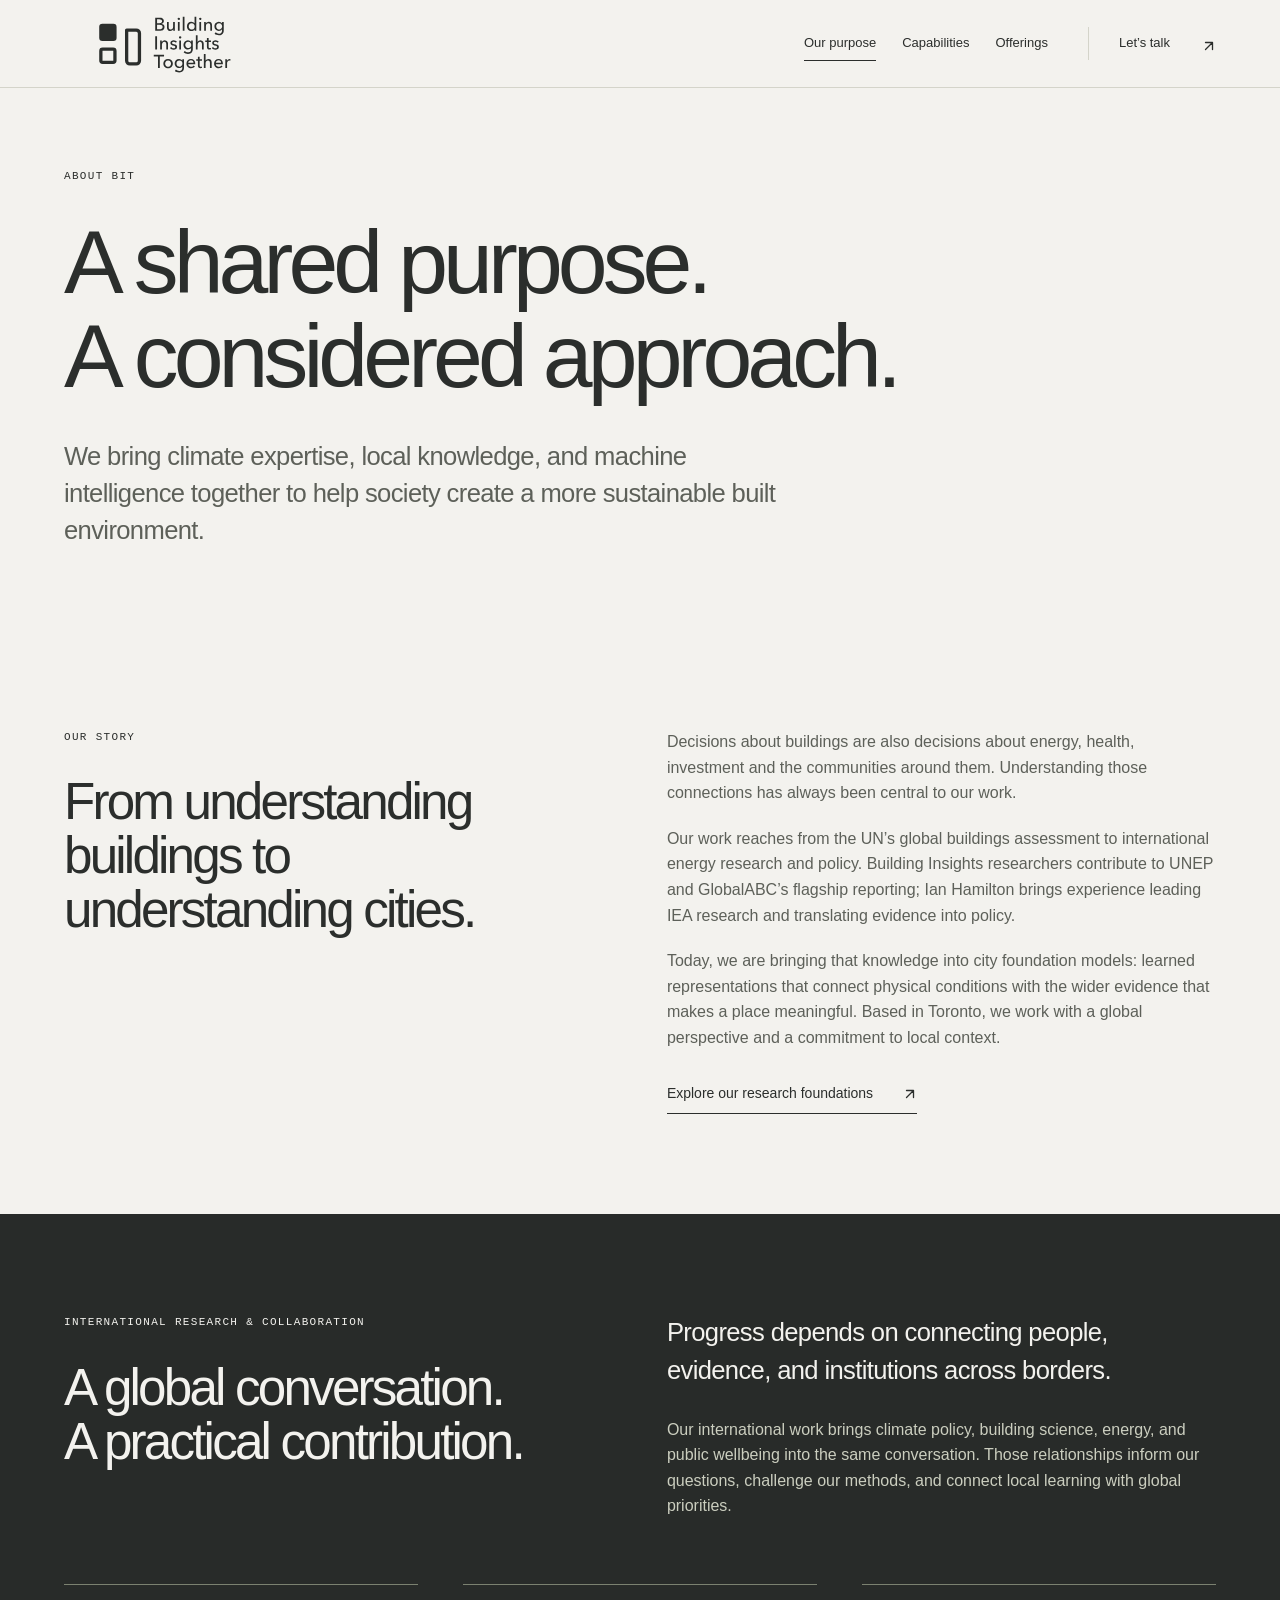
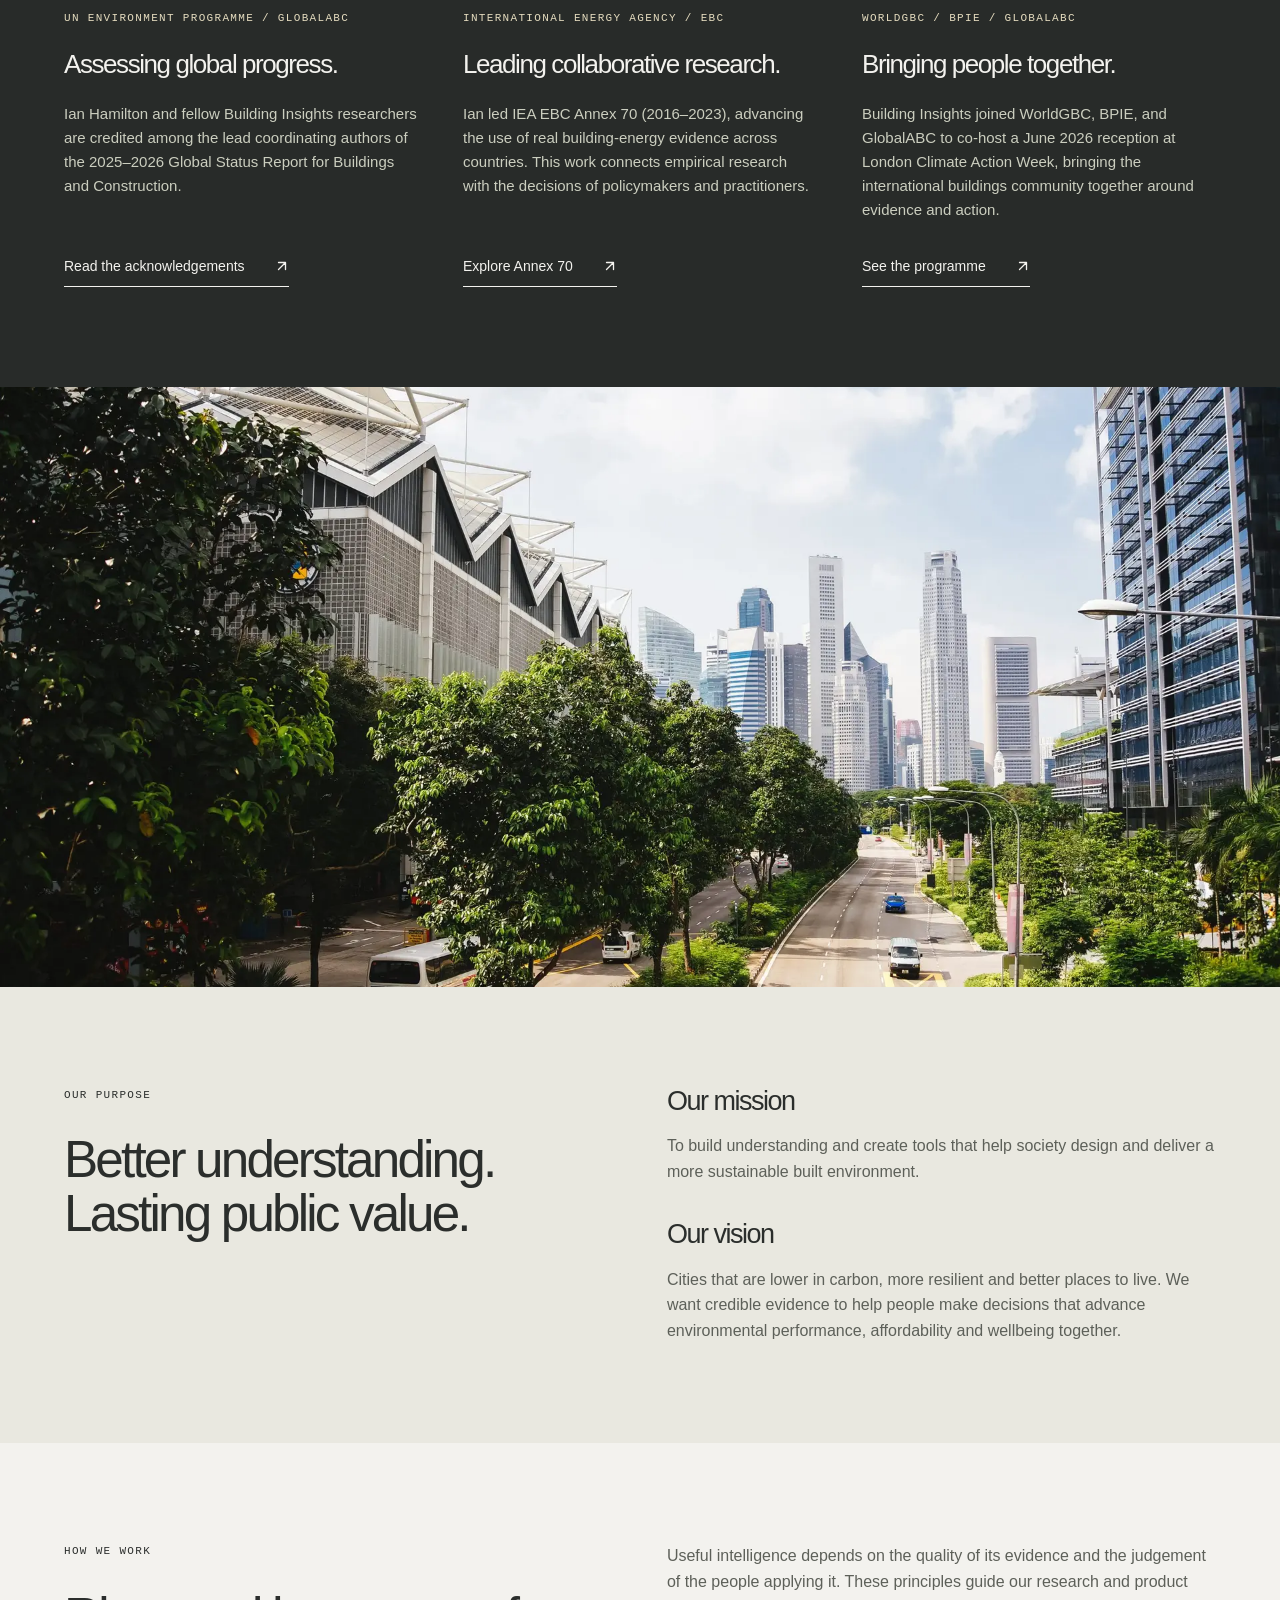
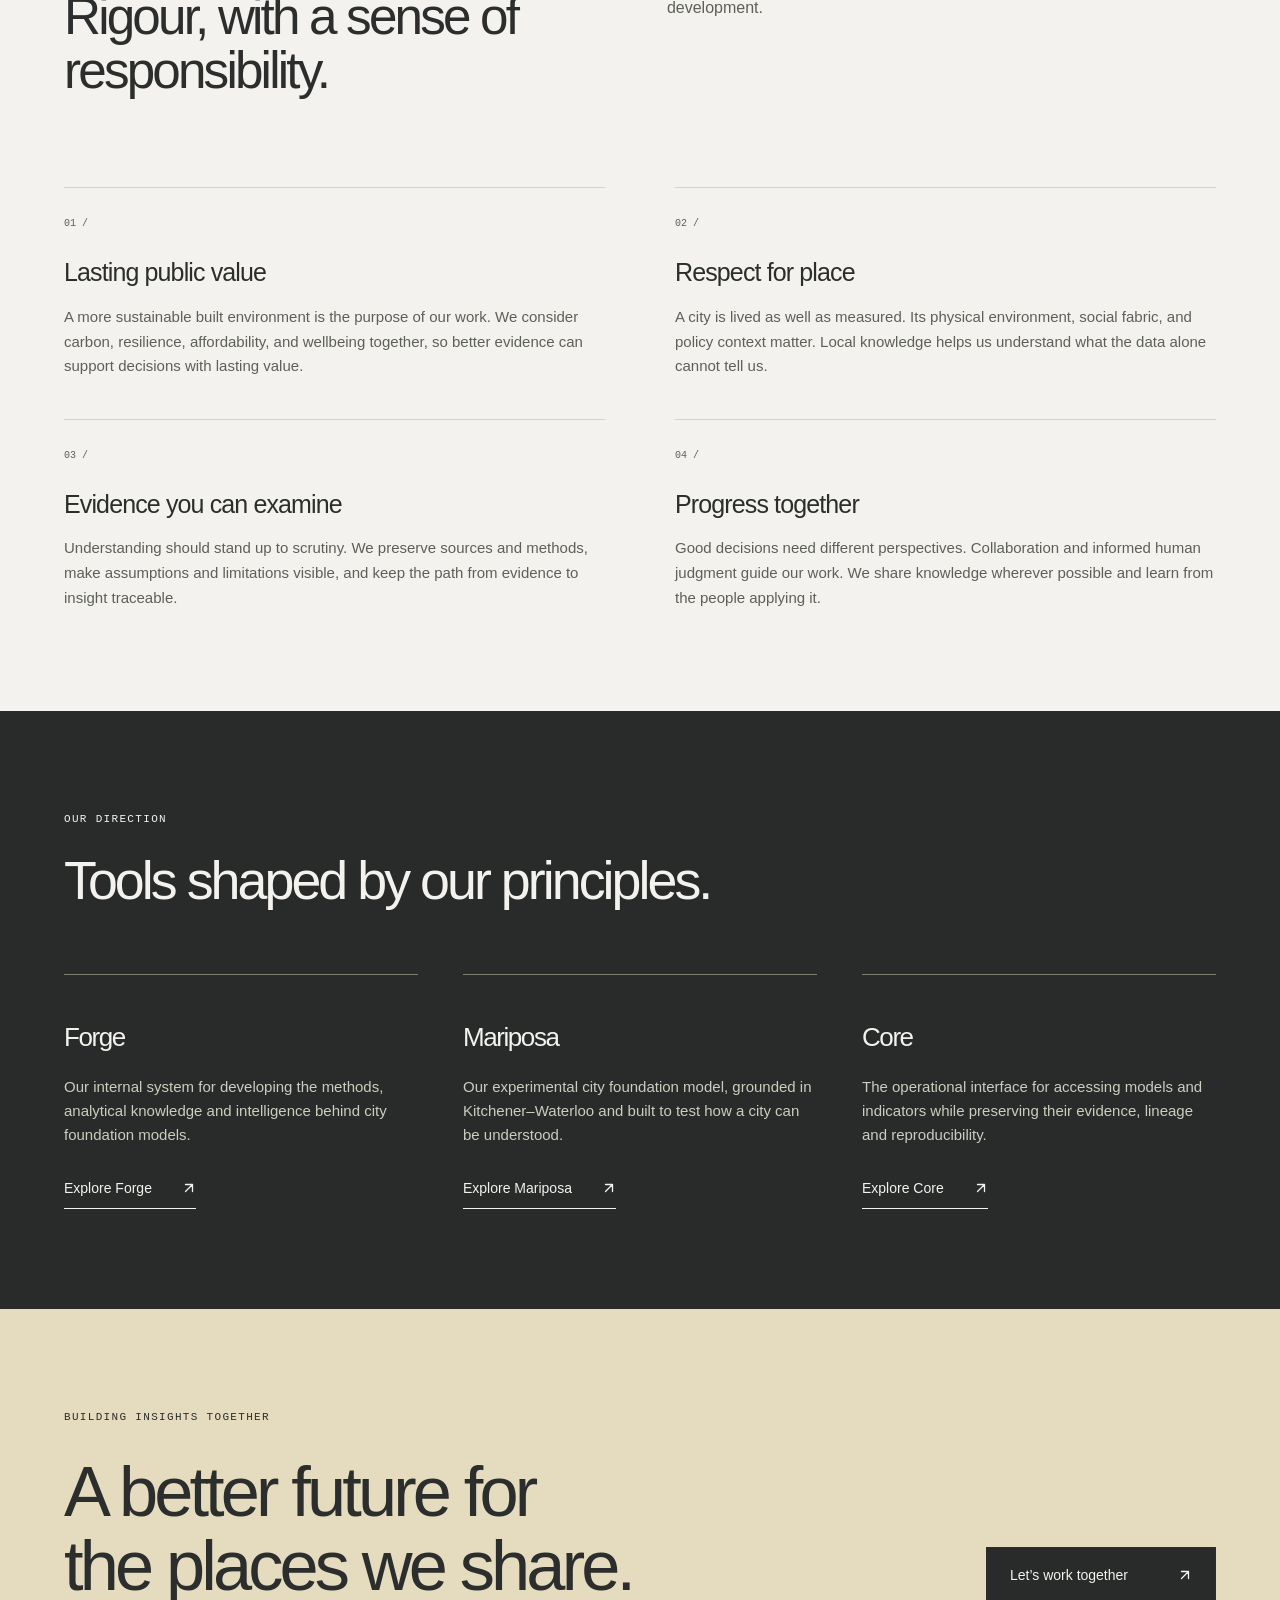
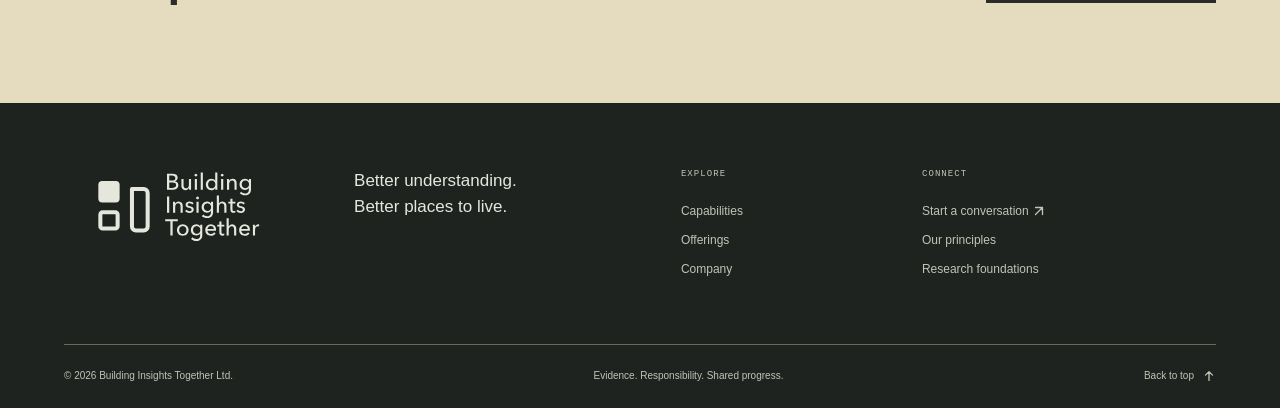
==== commit d8f07e80: "Promote static website to production" ====
--- a/about/index.html
+++ b/about/index.html
@@ -6,20 +6,20 @@
 <title>Company — BIT</title>
 <meta name="description" content="Discover BIT’s purpose, principles, and international research contributions through UNEP and GlobalABC reporting and Ian Hamilton’s IEA research leadership.">
 <meta name="theme-color" content="#282b29">
-<link rel="icon" href="/assets/icons/favicon.svg" type="image/svg+xml">
-<link rel="canonical" href="https://beta.building-insights.org/about/">
+<link rel="icon" href="/favicon-neighbourhood-graphite.svg" type="image/svg+xml">
+<link rel="icon" href="/assets/icons/favicon-neighbourhood-graphite-32x32.png" type="image/png" sizes="32x32">
+<link rel="apple-touch-icon" href="/assets/icons/apple-touch-icon-neighbourhood-graphite.png" sizes="180x180">
+<link rel="canonical" href="https://building-insights.org/about/">
 <meta property="og:title" content="Company — BIT">
 <meta property="og:description" content="Discover BIT’s purpose, principles, and international research contributions through UNEP and GlobalABC reporting and Ian Hamilton’s IEA research leadership.">
 <meta property="og:type" content="website">
-<meta property="og:url" content="https://beta.building-insights.org/about/">
-<meta property="og:image" content="https://beta.building-insights.org/assets/images/og-preview.png">
-<meta name="twitter:card" content="summary_large_image">
-<meta name="twitter:image" content="https://beta.building-insights.org/assets/images/og-preview.png">
-<link rel="stylesheet" href="/assets/css/site.css?v=production-graphite-1">
+<meta property="og:url" content="https://building-insights.org/about/">
+<meta property="og:image" content="https://building-insights.org/assets/images/og-default.png">
+<link rel="stylesheet" href="/assets/css/site.css?v=compact-arrows-1">
 <script src="/assets/js/site.js" defer></script>
 </head>
 <body id="top">
-<a class="skip-link" href="#main">Skip to content</a><header class="site-header"><a class="brand" href="/index.html" aria-label="Building Insights Together home"><span class="brand-signature" aria-hidden="true"></span></a><nav class="desktop-nav" aria-label="Main navigation"><a href="/about/index.html" aria-current="page">Our purpose</a><a href="/about/index.html#governance">Principles</a><a href="/capabilities/index.html">Capabilities</a><a href="/offerings/index.html">Offerings</a></nav><a class="header-contact" href="/contact/index.html">Let’s talk <span aria-hidden="true"><svg class="site-arrow header-contact-icon" data-arrow="up-right" aria-hidden="true" focusable="false" viewBox="0 0 16 16" width="14" height="14" fill="none"><path d="M4 12 12 4M4 4h8v8" stroke="currentColor" stroke-width="1.5" stroke-linecap="round" stroke-linejoin="round"></path></svg></span></a><button class="menu-toggle" aria-controls="mobile-nav" aria-expanded="false" aria-label="Open navigation"><span></span><span></span></button><nav id="mobile-nav" class="mobile-nav" aria-label="Mobile navigation" hidden><a href="/about/index.html" aria-current="page">Our purpose</a><a href="/about/index.html#governance">Principles</a><a href="/capabilities/index.html">Capabilities</a><a href="/offerings/index.html">Offerings</a><a href="/contact/index.html">Let’s talk <span aria-hidden="true" class="site-arrow-wrap"><svg class="site-arrow" data-arrow="up-right" viewBox="0 0 16 16" width="14" height="14" fill="none" aria-hidden="true" focusable="false"><path d="M4 12 12 4M4 4h8v8" stroke="currentColor" stroke-width="1.5" stroke-linecap="round" stroke-linejoin="round"></path></svg></span></a></nav></header><main id="main"><section class="page-hero section-pad">
+<a class="skip-link" href="#main">Skip to content</a><header class="site-header"><a class="brand" href="/index.html" aria-label="Building Insights Together home"><span class="brand-signature" aria-hidden="true"></span></a><nav class="desktop-nav" aria-label="Main navigation"><a href="/about/index.html" aria-current="page">Our purpose</a><a href="/capabilities/index.html">Capabilities</a><a href="/offerings/index.html">Offerings</a></nav><a class="header-contact" href="/contact/index.html">Let’s talk <span aria-hidden="true"><svg class="site-arrow header-contact-icon" data-arrow="up-right" aria-hidden="true" focusable="false" viewBox="0 0 16 16" width="14" height="14" fill="none"><path d="M4 12 12 4M4 4h8v8" stroke="currentColor" stroke-width="1.5" stroke-linecap="round" stroke-linejoin="round"></path></svg></span></a><button class="menu-toggle" aria-controls="mobile-nav" aria-expanded="false" aria-label="Open navigation"><span></span><span></span></button><nav id="mobile-nav" class="mobile-nav" aria-label="Mobile navigation" hidden><a href="/about/index.html" aria-current="page">Our purpose</a><a href="/capabilities/index.html">Capabilities</a><a href="/offerings/index.html">Offerings</a><a href="/contact/index.html">Let’s talk <span aria-hidden="true" class="site-arrow-wrap"><svg class="site-arrow" data-arrow="up-right" viewBox="0 0 16 16" width="14" height="14" fill="none" aria-hidden="true" focusable="false"><path d="M4 12 12 4M4 4h8v8" stroke="currentColor" stroke-width="1.5" stroke-linecap="round" stroke-linejoin="round"></path></svg></span></a></nav></header><main id="main"><section class="page-hero section-pad">
   <p class="eyebrow">About BIT</p>
   <h1>A shared purpose.<br>A considered approach.</h1>
   <p class="lead">We bring climate expertise, local knowledge, and machine intelligence together to help society create a more sustainable built environment.</p>
@@ -62,7 +62,7 @@
 <h3>Bringing people together.</h3>
 <p>Building Insights joined WorldGBC, BPIE, and GlobalABC to co-host a June 2026 reception at London Climate Action Week, bringing the international buildings community together around evidence and action.</p>
 <a class="text-link" href="https://globalabc.org/events/london-climate-action-week-2026">See the programme<span aria-hidden="true" class="site-arrow-wrap"><svg class="site-arrow" data-arrow="up-right" viewBox="0 0 16 16" width="14" height="14" fill="none" aria-hidden="true" focusable="false"><path d="M4 12 12 4M4 4h8v8" stroke="currentColor" stroke-width="1.5" stroke-linecap="round" stroke-linejoin="round"></path></svg></span></a></article>
-      </div></section><img class="image-wide" src="/wp-content/uploads/2026/05/AdobeStock_135425677-scaled.webp" alt="A city street shaped by buildings, trees and everyday activity" loading="lazy">
+      </div></section><img class="image-wide" src="/assets/images/city-street-transit.webp" alt="A city street shaped by buildings, trees and everyday activity" loading="lazy">
 <section class="section-pad section-muted" id="mission-vision">
   <span id="our-why" class="anchor-alias" aria-hidden="true"></span><div class="split">
 <div>
--- a/assets/css/site.css
+++ b/assets/css/site.css
@@ -266,25 +266,6 @@
   flex-shrink:0
 }
 
-.brand-mark {
-  font-size:43px;
-  letter-spacing:-4px;
-  line-height:1;
-  font-weight:700
-}
-
-.brand-dot {
-  color:var(--accent)
-}
-
-.brand-name {
-  font-size:10px;
-  line-height:1.3;
-  letter-spacing:.015em;
-  border-left:1px solid var(--line);
-  padding-left:16px
-}
-
 .desktop-nav {
   display:flex;
   gap:34px;
@@ -925,10 +906,6 @@
   align-self:start
 }
 
-.footer-top .brand-name {
-  border-color:var(--footer-line)
-}
-
 .footer-top>p {
   font-size:17px;
   line-height:1.5
@@ -1028,8 +1005,8 @@
 
 .architecture-grid {
   display:grid;
-  grid-template-columns:1fr 40px 1.3fr 40px 1fr;
-  gap:28px;
+  grid-template-columns:1fr 32px 1.15fr 32px .85fr 32px 1.1fr;
+  gap:20px;
   align-items:center;
   margin-top:40px
 }
@@ -1323,13 +1300,6 @@
   .site-header {
     height:76px;
     gap:18px
-  }
-  .brand-mark {
-    font-size:36px
-  }
-  .brand-name {
-    font-size:9px;
-    padding-left:12px
   }
   .brand {
     gap:12px
@@ -1603,9 +1573,6 @@
 }
 
 @media(max-width:420px) {
-  .brand-name {
-    display:none
-  }
   .site-header {
     gap:23px
   }
@@ -1668,9 +1635,6 @@
   }
   .model-visual {
     min-height:335px
-  }
-  .footer-top .brand-name {
-    display:block
   }
   .footer-top>p {
     font-size:13px
@@ -1796,7 +1760,7 @@
 .brand-signature {
   display:block;
   width:210px;
-  height:58px;
+  height:62px;
   flex:0 0 auto;
   background:currentColor;
   -webkit-mask:url('/assets/brand/compositions/neighbourhood-signature.svg') center / contain no-repeat;
@@ -1824,6 +1788,7 @@
 }
 @media (max-width: 900px) {
   .site-header { height: 76px; }
+  .site-header .brand-signature { width:200px;height:54px }
   .desktop-nav { display: none; }
   .header-contact { border: 0; padding: 0; margin-left: auto; }
   .menu-toggle { display: block; padding-right: 0; }
@@ -1836,10 +1801,11 @@
   .principle-number { grid-row: span 2; padding-top: 4px; }
   .values-grid h3 { margin: 0 0 14px; font-size: 25px; }
   .values-grid p { grid-column: 2; }
-  .site-header .brand-signature { width:172px;height:51px }
   .brand { gap: 7px; }
   .site-header { gap: 14px; }
   .header-contact { font-size: 11px; gap: 8px; }
+  .site-header .header-contact { white-space:nowrap }
+  .site-header .brand-signature { width:172px;height:51px }
   .hero h1 { font-size: clamp(45px,9vw,60px); line-height: 1.03; }
 }
 @media (max-width: 360px) {
@@ -1850,6 +1816,25 @@
 }
 
 @media (max-width: 600px) { .hero h1 br { display: none; } }
+
+@media (max-width: 650px) {
+  .footer-top { grid-template-columns:repeat(2,minmax(0,1fr)) }
+  .footer-top > .brand,.footer-top > p { grid-column:1 / -1 }
+}
+
+/* The selected city view remains as editorial imagery. */
+.city-visual { position:relative;min-width:0;align-self:stretch;scroll-margin-top:120px }
+.city-scene-static { display:block;margin:0;position:relative;height:100%;min-height:425px;overflow:hidden }
+.city-scene-static > img { position:absolute;inset:0;width:100%;height:100%;object-fit:cover;filter:saturate(.7);object-position:48% 50% }
+.city-scene-static figcaption { display:flex;flex-wrap:wrap;justify-content:space-between;gap:9px 16px;position:absolute;bottom:0;left:0;right:0;padding:58px 24px 22px;background:linear-gradient(transparent,rgba(10,24,17,.88));color:white;font-size:11px;line-height:1.4 }
+.city-scene-static figcaption > span:first-child { font:10px/1.5 var(--mono);text-transform:uppercase;letter-spacing:.08em }
+.city-plan-static { background:var(--diagram-bg) }
+.city-plan-static > img { object-fit:cover;filter:none;object-position:center }
+.city-plan-static figcaption { background:linear-gradient(transparent,var(--diagram-bg) 72%);color:var(--dark-text) }
+@media(max-width:760px) {
+  .city-visual,.city-scene-static { min-height:430px }
+  .city-scene-static figcaption { padding:50px 20px 20px }
+}
 
 /* International research and integrated building evidence. */
 .international-section { border-bottom:1px solid var(--line) }
@@ -1972,17 +1957,6 @@
 .flow-arrow { display:flex;align-items:center;justify-content:center;min-height:24px }
 .architecture-arrow { display:inline-flex;align-items:center;justify-content:center;line-height:1 }
 .architecture-arrow .site-arrow,.evidence-join .site-arrow { width:18px;height:18px }
+.architecture-arrow-bidirectional .site-arrow { width:26px;height:18px }
 .anchor-nav a,.footer-bottom > a { display:inline-flex;align-items:center;gap:8px }
 @media(max-width:900px) { .header-contact .site-arrow { width:12px;height:12px } }
-
-/* The production city-model image is the City plan artwork. */
-.city-visual { position:relative;min-width:0;align-self:stretch;scroll-margin-top:120px }
-.city-scene { display:block;position:relative;height:100%;min-height:425px;margin:0;overflow:hidden }
-.city-plan-art { position:absolute;inset:0;display:grid;align-items:center;background:var(--diagram-bg) }
-.city-plan-art > svg { display:block;width:100%;height:100%;max-height:100% }
-.city-scene figcaption { display:flex;flex-wrap:wrap;justify-content:space-between;gap:9px 16px;position:absolute;right:0;bottom:0;left:0;padding:40px 24px 22px;background:linear-gradient(transparent,var(--diagram-bg) 65%);color:var(--dark-text);font-size:11px;line-height:1.4 }
-.city-scene figcaption > span:first-child { font:10px/1.5 var(--mono);text-transform:uppercase;letter-spacing:.08em }
-@media(max-width:760px) {
-  .city-visual,.city-scene { min-height:430px }
-  .city-scene figcaption { padding:40px 20px 20px }
-}
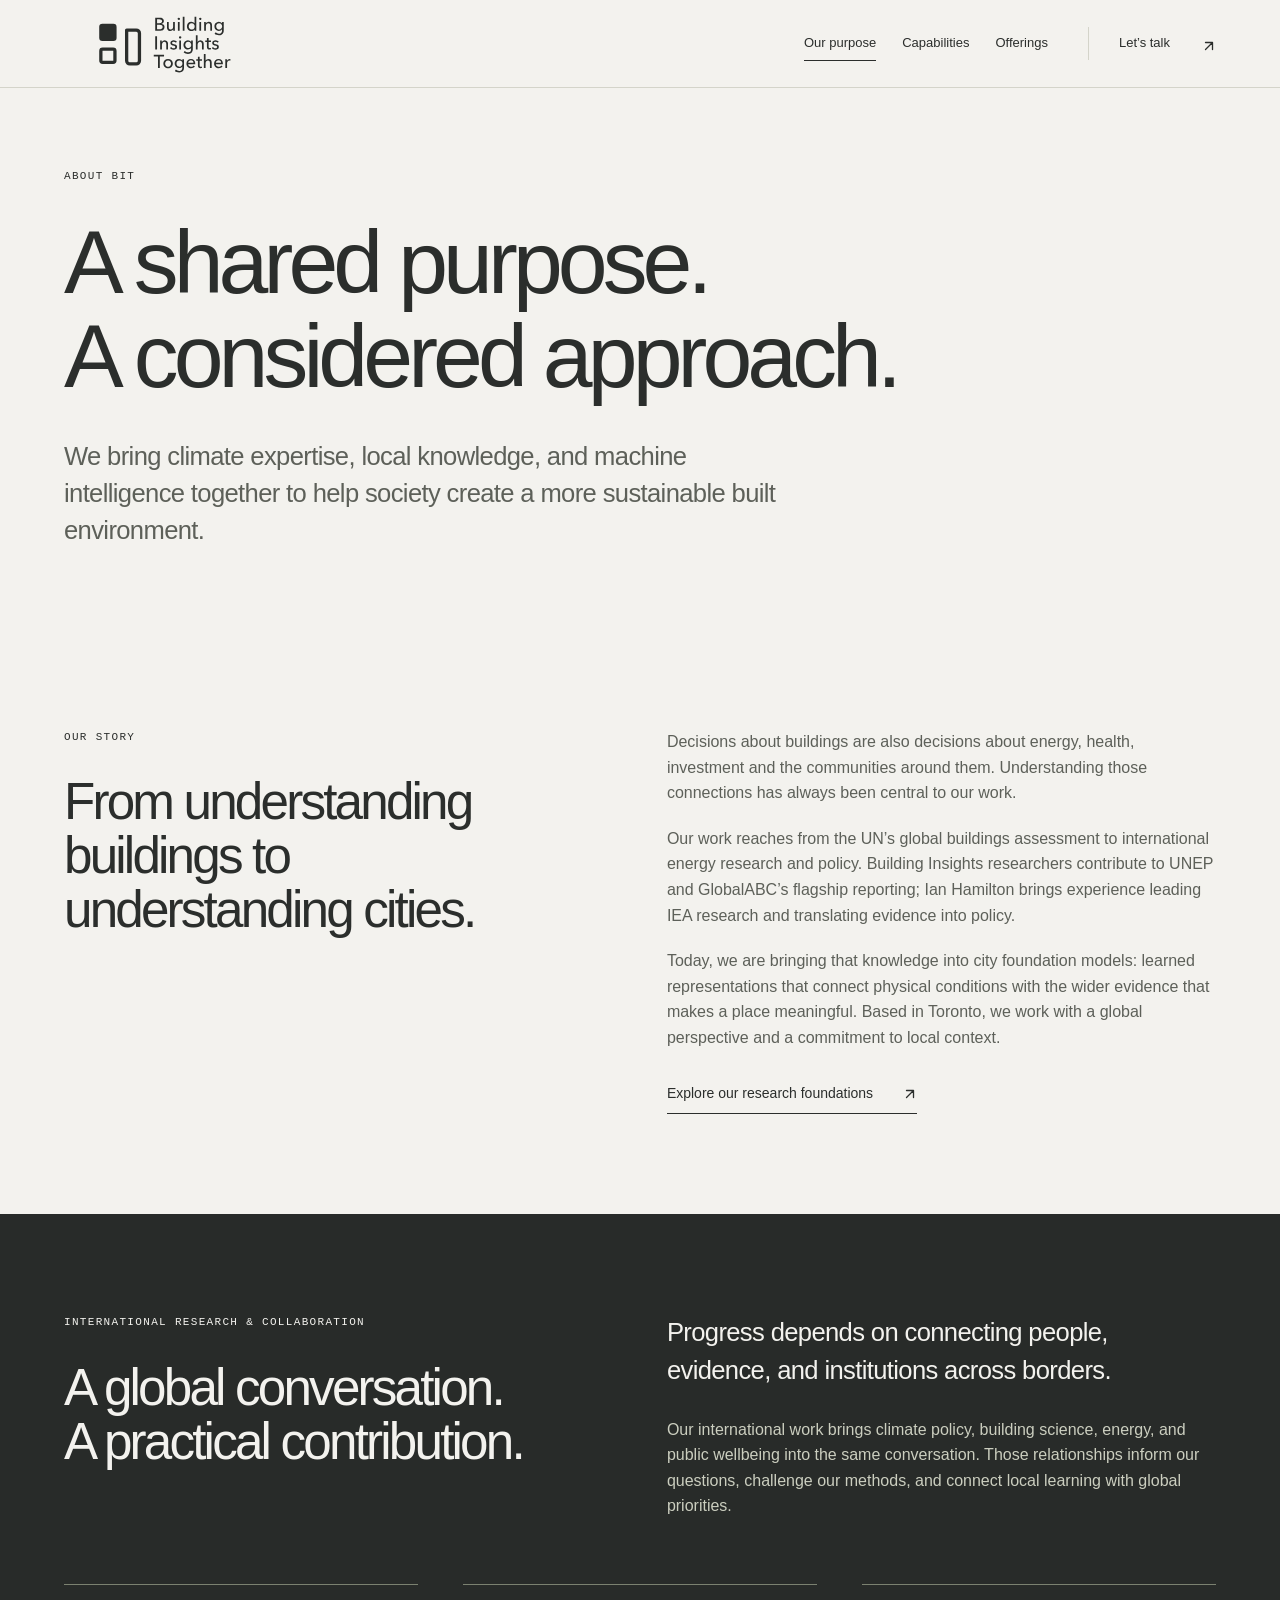
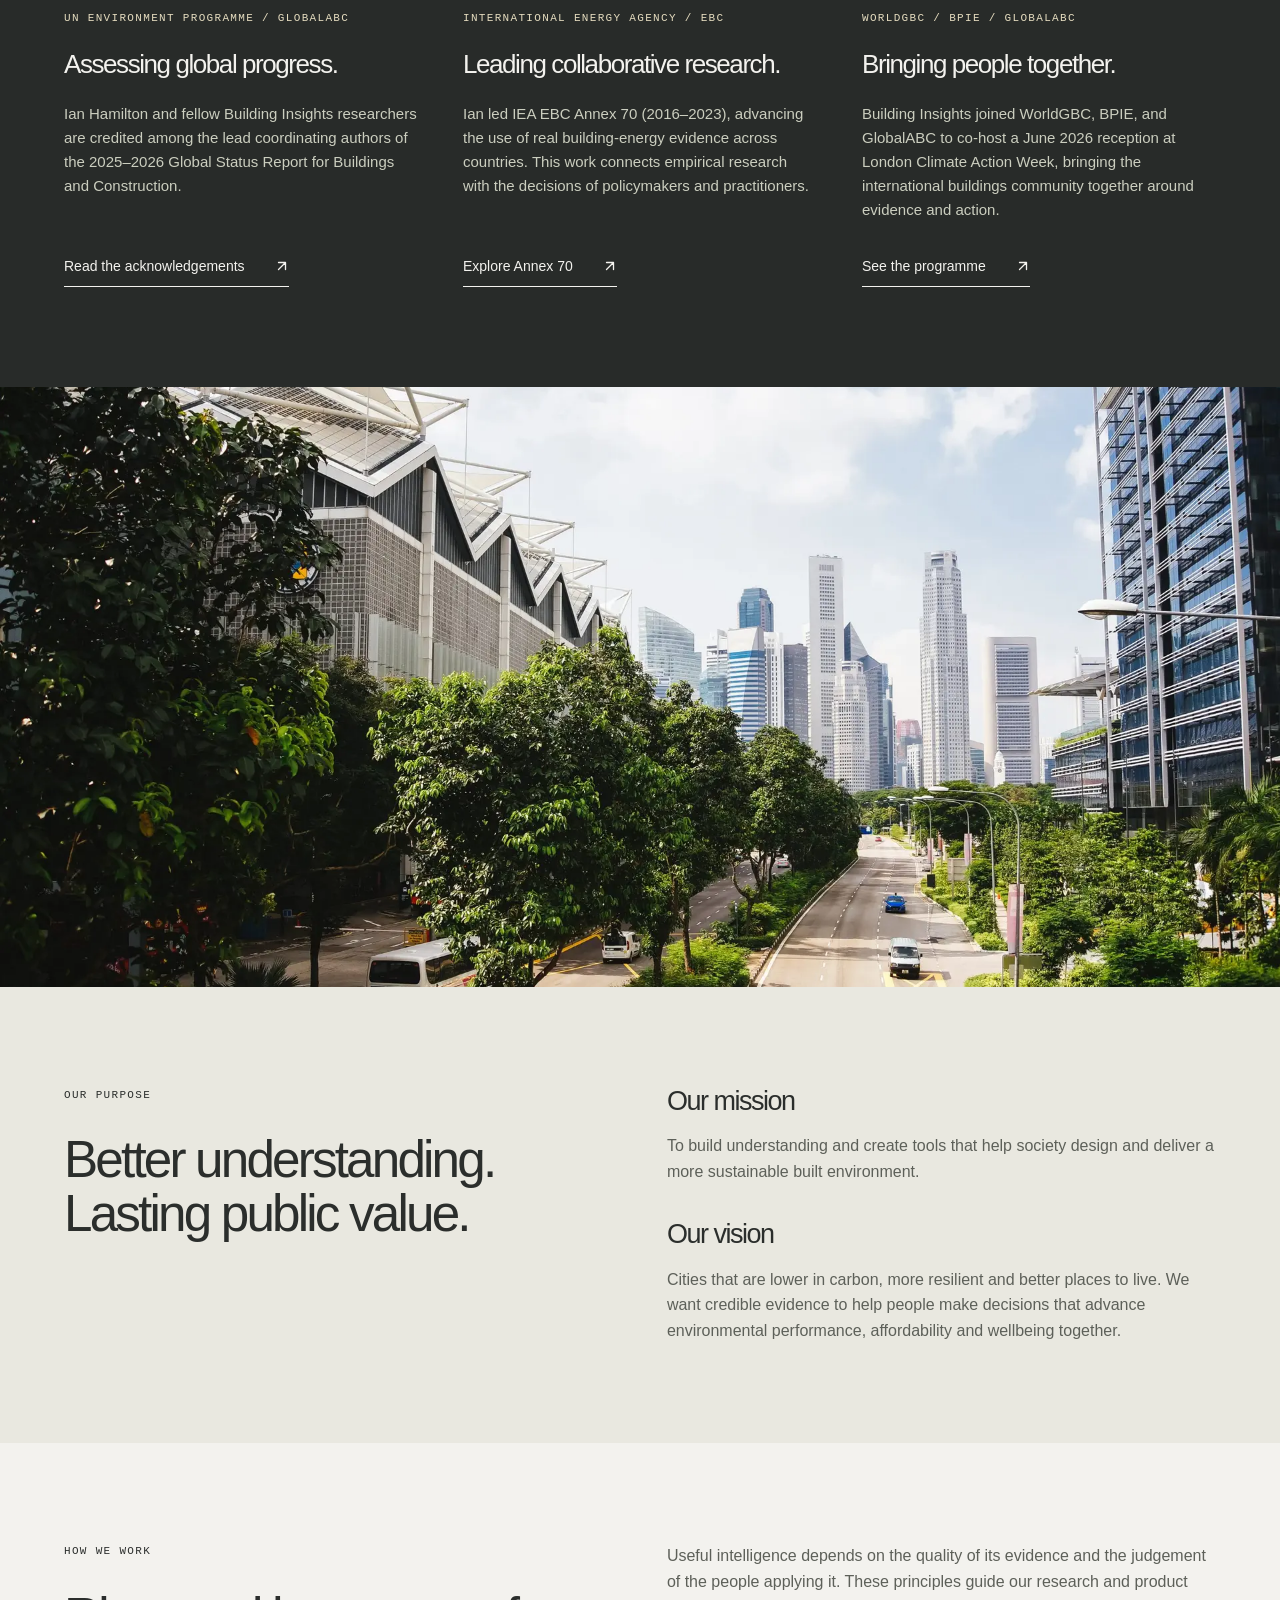
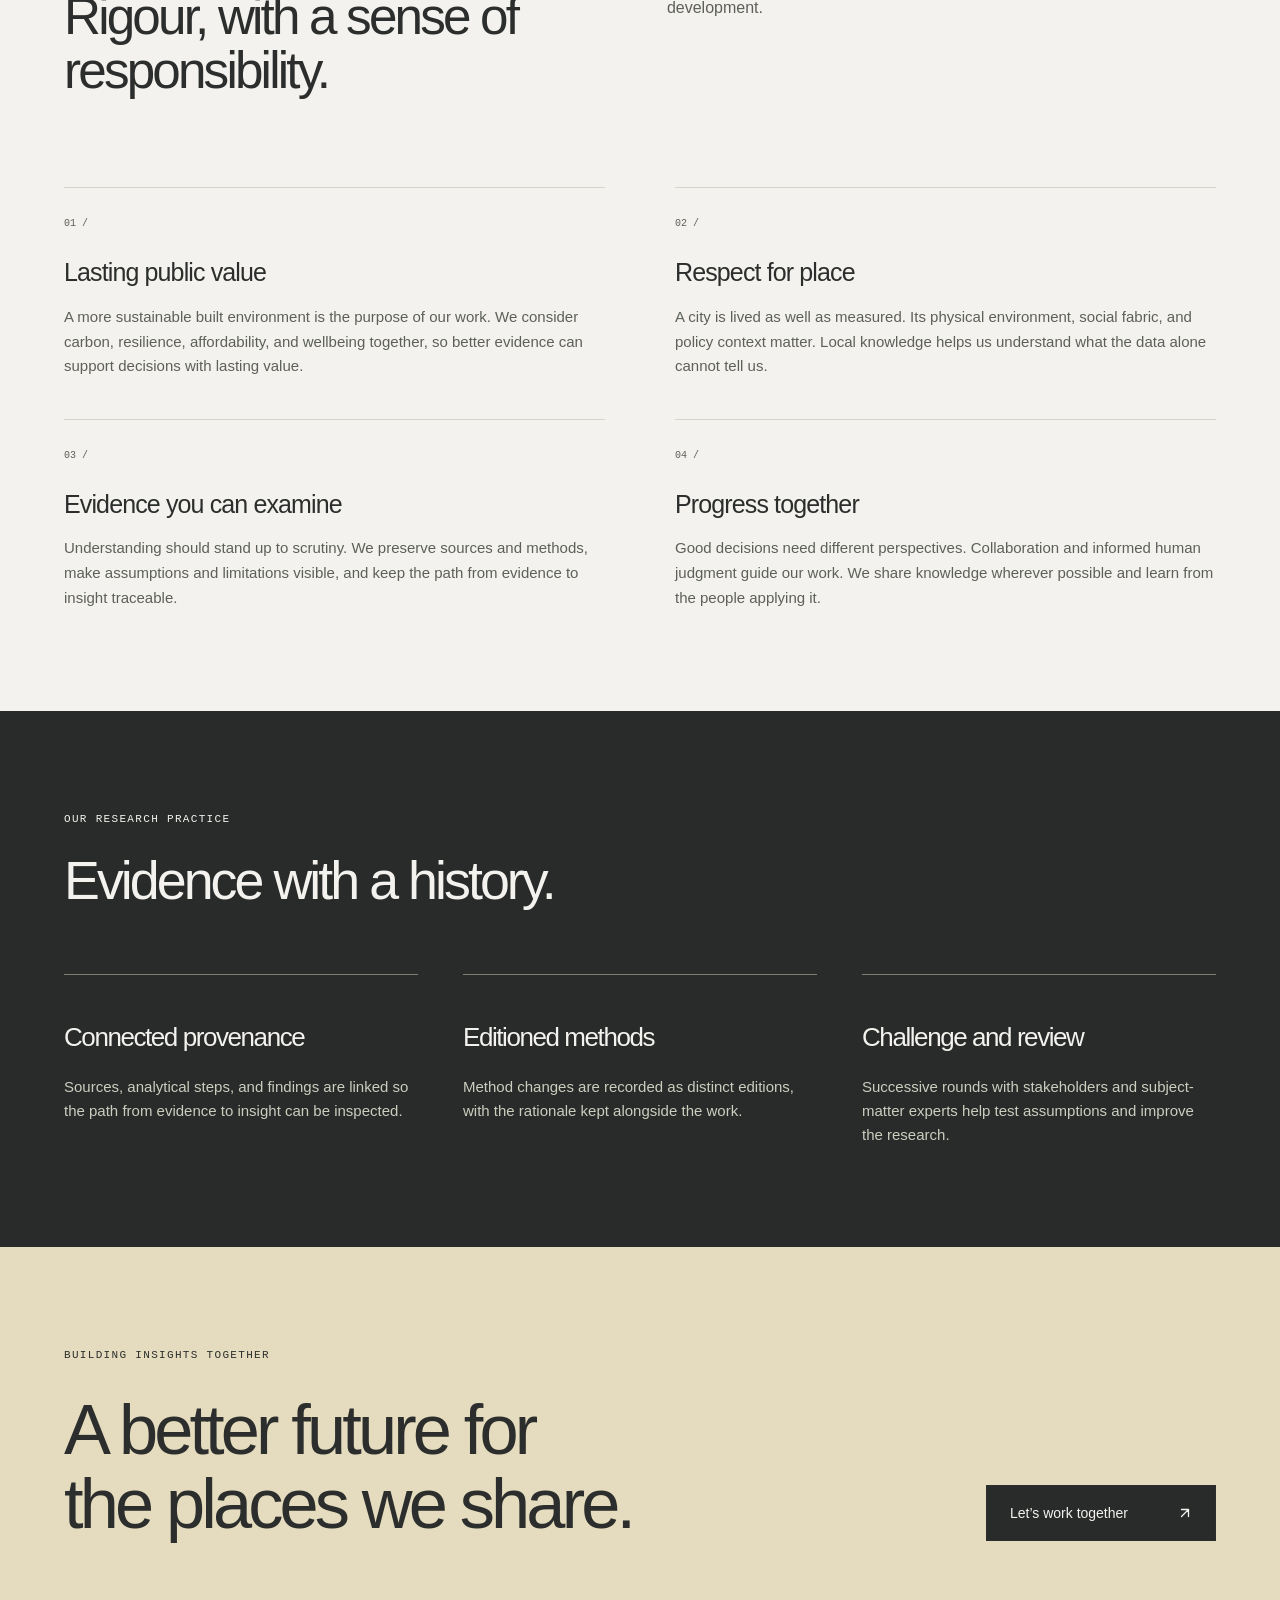
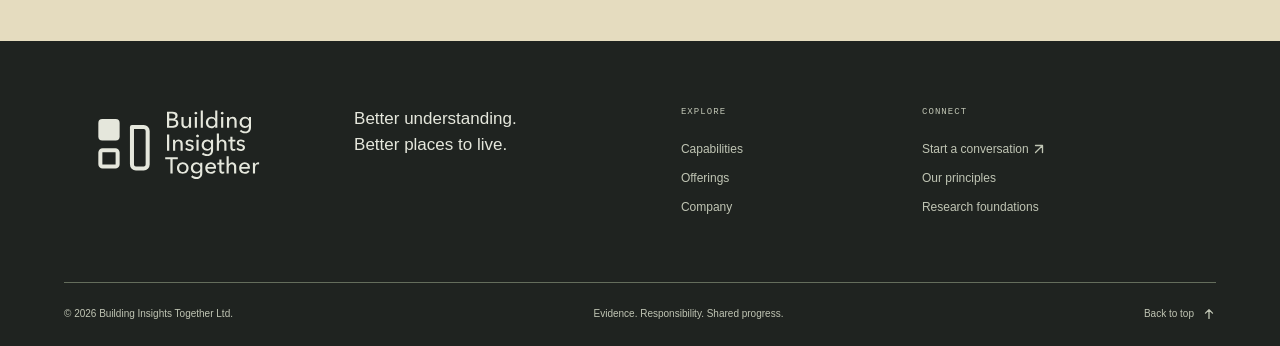
==== commit 9302b259: "Lead website with research reliability" ====
--- a/about/index.html
+++ b/about/index.html
@@ -6,16 +6,19 @@
 <title>Company — BIT</title>
 <meta name="description" content="Discover BIT’s purpose, principles, and international research contributions through UNEP and GlobalABC reporting and Ian Hamilton’s IEA research leadership.">
 <meta name="theme-color" content="#282b29">
-<link rel="icon" href="/favicon-neighbourhood-graphite.svg" type="image/svg+xml">
-<link rel="icon" href="/assets/icons/favicon-neighbourhood-graphite-32x32.png" type="image/png" sizes="32x32">
-<link rel="apple-touch-icon" href="/assets/icons/apple-touch-icon-neighbourhood-graphite.png" sizes="180x180">
+<link rel="icon" href="/favicon.ico?v=2" sizes="16x16 32x32 48x48">
+<link rel="icon" href="/assets/icons/favicon-graphite-v2.svg" type="image/svg+xml" sizes="any">
+<link rel="icon" href="/assets/icons/favicon-graphite-v2-32x32.png" type="image/png" sizes="32x32">
+<link rel="apple-touch-icon" href="/apple-touch-icon.png?v=2" sizes="180x180">
 <link rel="canonical" href="https://building-insights.org/about/">
 <meta property="og:title" content="Company — BIT">
 <meta property="og:description" content="Discover BIT’s purpose, principles, and international research contributions through UNEP and GlobalABC reporting and Ian Hamilton’s IEA research leadership.">
 <meta property="og:type" content="website">
 <meta property="og:url" content="https://building-insights.org/about/">
-<meta property="og:image" content="https://building-insights.org/assets/images/og-default.png">
-<link rel="stylesheet" href="/assets/css/site.css?v=compact-arrows-1">
+<meta property="og:image" content="https://building-insights.org/assets/images/og-preview.png">
+<meta name="twitter:card" content="summary_large_image">
+<meta name="twitter:image" content="https://building-insights.org/assets/images/og-preview.png">
+<link rel="stylesheet" href="/assets/css/site.css?v=production-graphite-1">
 <script src="/assets/js/site.js" defer></script>
 </head>
 <body id="top">
@@ -93,18 +96,12 @@
 <p>Good decisions need different perspectives. Collaboration and informed human judgment guide our work. We share knowledge wherever possible and learn from the people applying it.</p></article>
 </div></section>
 <section class="section-pad section-dark" id="products-overview">
-  <p class="eyebrow">Our direction</p>
-<h2 class="section-heading">Tools shaped by our principles.</h2>
+  <p class="eyebrow">Our research practice</p>
+<h2 class="section-heading">Evidence with a history.</h2>
   <div class="editorial-grid">
-    <article id="forge"><h3>Forge</h3>
-<p>Our internal system for developing the methods, analytical knowledge and intelligence behind city foundation models.</p>
-<a class="text-link" href="/capabilities/index.html#forge">Explore Forge <span aria-hidden="true" class="site-arrow-wrap"><svg class="site-arrow" data-arrow="up-right" viewBox="0 0 16 16" width="14" height="14" fill="none" aria-hidden="true" focusable="false"><path d="M4 12 12 4M4 4h8v8" stroke="currentColor" stroke-width="1.5" stroke-linecap="round" stroke-linejoin="round"></path></svg></span></a></article>
-    <article id="mariposa"><h3>Mariposa</h3>
-<p>Our experimental city foundation model, grounded in Kitchener–Waterloo and built to test how a city can be understood.</p>
-<a class="text-link" href="/capabilities/index.html#mariposa">Explore Mariposa <span aria-hidden="true" class="site-arrow-wrap"><svg class="site-arrow" data-arrow="up-right" viewBox="0 0 16 16" width="14" height="14" fill="none" aria-hidden="true" focusable="false"><path d="M4 12 12 4M4 4h8v8" stroke="currentColor" stroke-width="1.5" stroke-linecap="round" stroke-linejoin="round"></path></svg></span></a></article>
-    <article id="core"><h3>Core</h3>
-<p>The operational interface for accessing models and indicators while preserving their evidence, lineage and reproducibility.</p>
-<a class="text-link" href="/capabilities/index.html#core">Explore Core <span aria-hidden="true" class="site-arrow-wrap"><svg class="site-arrow" data-arrow="up-right" viewBox="0 0 16 16" width="14" height="14" fill="none" aria-hidden="true" focusable="false"><path d="M4 12 12 4M4 4h8v8" stroke="currentColor" stroke-width="1.5" stroke-linecap="round" stroke-linejoin="round"></path></svg></span></a></article>
+    <article><h3>Connected provenance</h3><p>Sources, analytical steps, and findings are linked so the path from evidence to insight can be inspected.</p></article>
+    <article><h3>Editioned methods</h3><p>Method changes are recorded as distinct editions, with the rationale kept alongside the work.</p></article>
+    <article><h3>Challenge and review</h3><p>Successive rounds with stakeholders and subject-matter experts help test assumptions and improve the research.</p></article>
   </div>
 </section><section class="closing-cta section-pad"><p class="eyebrow">Building Insights Together</p>
 <div>
--- a/assets/css/site.css
+++ b/assets/css/site.css
@@ -1101,6 +1101,16 @@
   filter:saturate(.7)
 }
 
+.mariposa-map-link {
+  display:block;
+  min-width:0
+}
+
+.mariposa-map-link>img {
+  width:100%;
+  height:auto
+}
+
 .feature-row .eyebrow {
   margin-bottom:25px
 }
@@ -1132,55 +1142,66 @@
   object-fit:cover
 }
 
-.inquiry-form {
-  max-width:760px;
+.contact-page {
+  background:var(--forest)
+}
+
+.contact-minimal {
+  min-height:calc(100svh - 88px);
+  display:flex;
+  flex-direction:column;
+  justify-content:space-between;
+  gap:100px;
+  background:var(--forest);
+  color:var(--paper)
+}
+
+.contact-minimal>.eyebrow {
+  color:var(--dark-muted)
+}
+
+.contact-minimal h1 {
   width:100%
 }
 
-.inquiry-form label {
-  display:block;
-  font-size:13px;
-  margin:0 0 8px
-}
-
-.inquiry-form input,.inquiry-form select,.inquiry-form textarea {
-  display:block;
-  border:1px solid var(--muted);
-  background:transparent;
-  border-radius:0;
+.contact-email {
+  display:flex;
+  align-items:flex-end;
+  justify-content:space-between;
+  gap:24px;
   width:100%;
-  padding:12px 14px;
-  color:var(--ink);
-  margin-bottom:25px
-}
-
-.inquiry-form textarea {
-  min-height:160px;
-  resize:vertical
-}
-
-.form-row {
-  display:grid;
-  grid-template-columns:1fr 1fr;
-  gap:20px
-}
-
-.form-status {
-  margin-top:20px;
-  font-size:14px
-}
-
-.contact-details {
-  margin-top:35px
-}
-
-.contact-details a {
+  padding-bottom:20px;
+  border-bottom:1px solid var(--dark-line);
+  color:var(--paper);
+  font-size:clamp(21px,5.2vw,82px);
+  line-height:1.02;
+  letter-spacing:-.055em;
+  transition:color .2s,border-color .2s
+}
+
+.contact-email>span:first-child {
+  min-width:0;
   overflow-wrap:anywhere
 }
 
-.inquiry-form button:disabled {
-  cursor:not-allowed;
-  opacity:.5
+.contact-email .site-arrow-wrap {
+  display:flex;
+  flex:0 0 auto;
+  padding-bottom:.04em
+}
+
+.contact-email .site-arrow {
+  width:clamp(36px,5vw,76px);
+  height:clamp(36px,5vw,76px)
+}
+
+.contact-email:hover {
+  color:var(--leaf);
+  border-color:var(--diagram-accent)
+}
+
+.contact-email:focus-visible {
+  outline-color:var(--leaf)
 }
 
 .page-hero+.image-wide {
@@ -1566,9 +1587,18 @@
     gap:18px 30px;
     font-size:12px
   }
-  .form-row {
-    grid-template-columns:1fr;
-    gap:0
+  .contact-minimal {
+    min-height:calc(100svh - 76px);
+    gap:80px
+  }
+  .contact-email {
+    gap:14px;
+    padding-bottom:16px;
+    font-size:clamp(21px,6.1vw,30px)
+  }
+  .contact-email .site-arrow {
+    width:32px;
+    height:32px
   }
 }
 
@@ -1686,20 +1716,6 @@
 
 .editorial-grid .text-link {
   margin-top:22px
-}
-
-.contact-details {
-  margin-bottom:32px
-}
-
-.contact-details+.image-wide {
-  height:240px;
-  filter:saturate(.6)
-}
-
-.inquiry-form .small-note[role=status] {
-  margin-top:20px;
-  max-width:50ch
 }
 
 .section-dark .editorial-grid article {
@@ -1960,3 +1976,15 @@
 .architecture-arrow-bidirectional .site-arrow { width:26px;height:18px }
 .anchor-nav a,.footer-bottom > a { display:inline-flex;align-items:center;gap:8px }
 @media(max-width:900px) { .header-contact .site-arrow { width:12px;height:12px } }
+
+/* The production city-model image is the City plan artwork. */
+.city-visual { position:relative;min-width:0;align-self:stretch;scroll-margin-top:120px }
+.city-scene { display:block;position:relative;height:100%;min-height:425px;margin:0;overflow:hidden }
+.city-plan-art { position:absolute;inset:0;display:grid;align-items:center;background:var(--diagram-bg) }
+.city-plan-art > svg { display:block;width:100%;height:100%;max-height:100% }
+.city-scene figcaption { display:flex;flex-wrap:wrap;justify-content:space-between;gap:9px 16px;position:absolute;right:0;bottom:0;left:0;padding:40px 24px 22px;background:linear-gradient(transparent,var(--diagram-bg) 65%);color:var(--dark-text);font-size:11px;line-height:1.4 }
+.city-scene figcaption > span:first-child { font:10px/1.5 var(--mono);text-transform:uppercase;letter-spacing:.08em }
+@media(max-width:760px) {
+  .city-visual,.city-scene { min-height:430px }
+  .city-scene figcaption { padding:40px 20px 20px }
+}
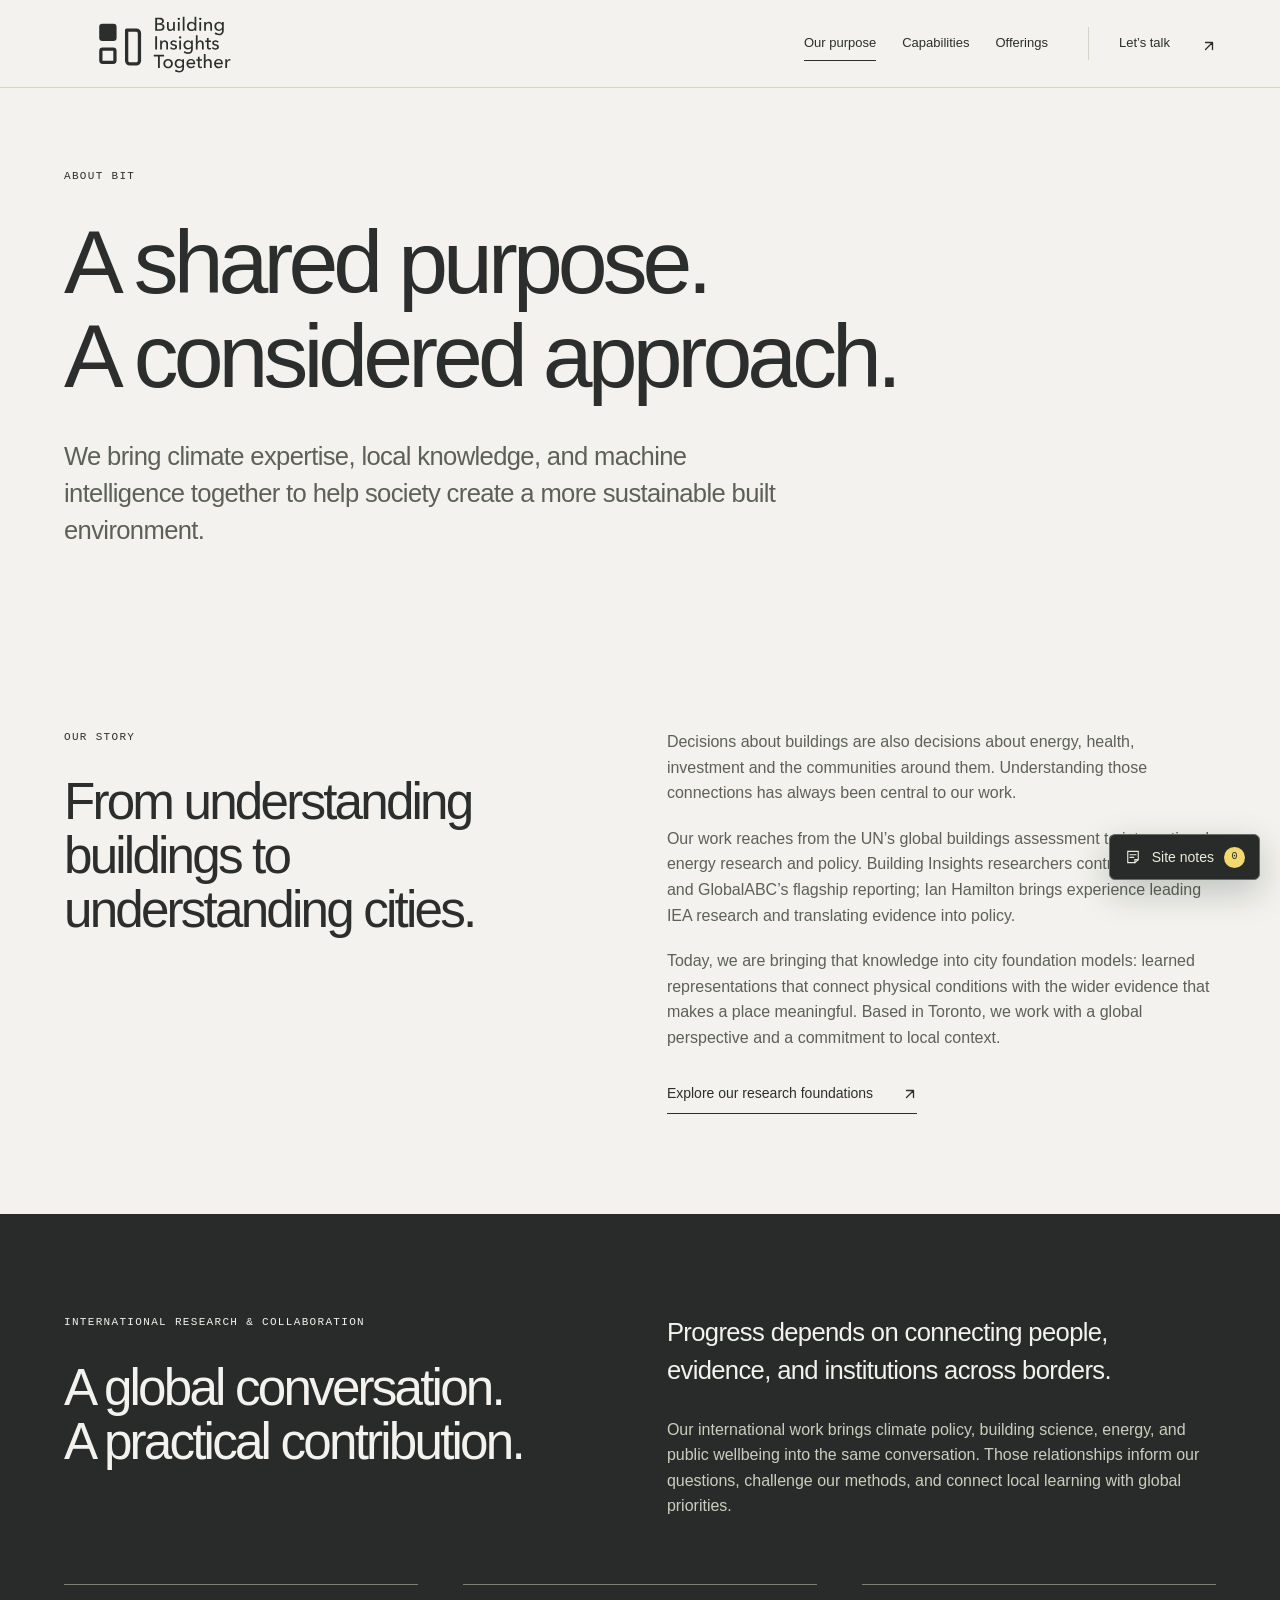
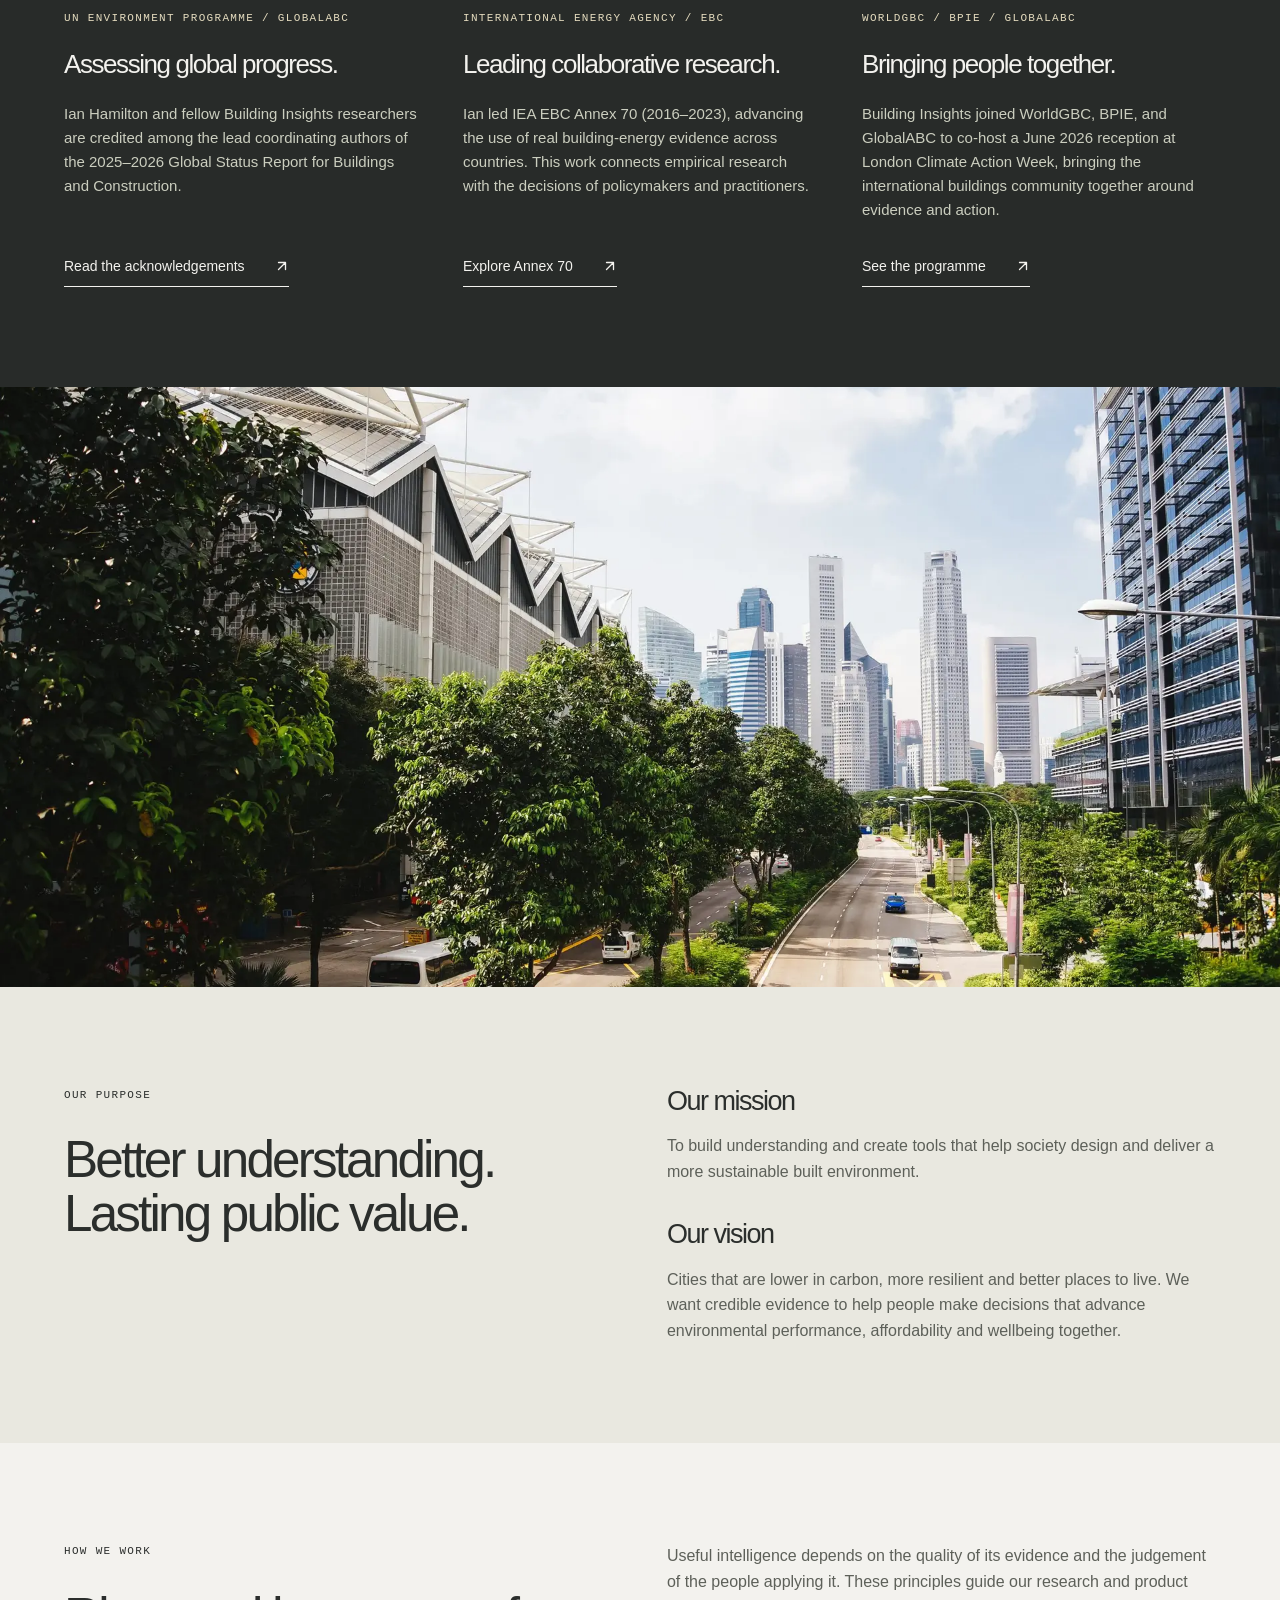
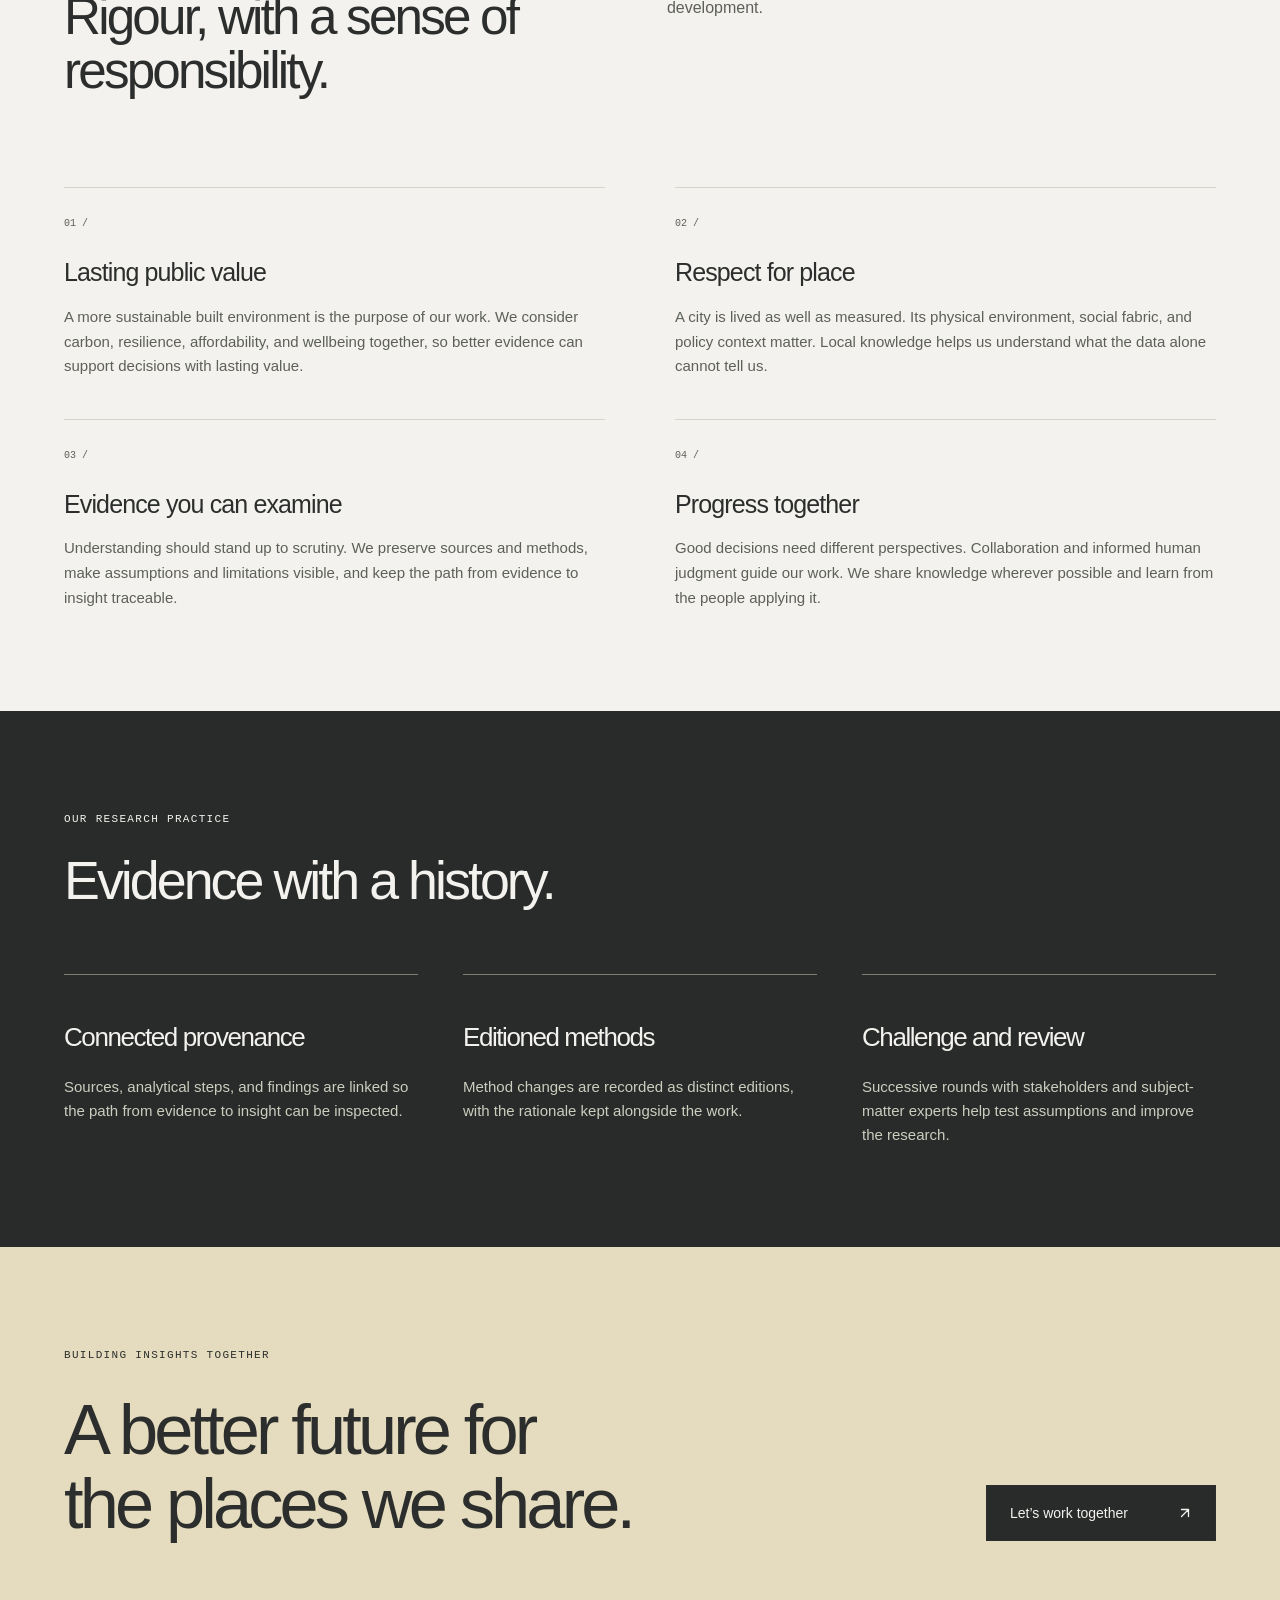
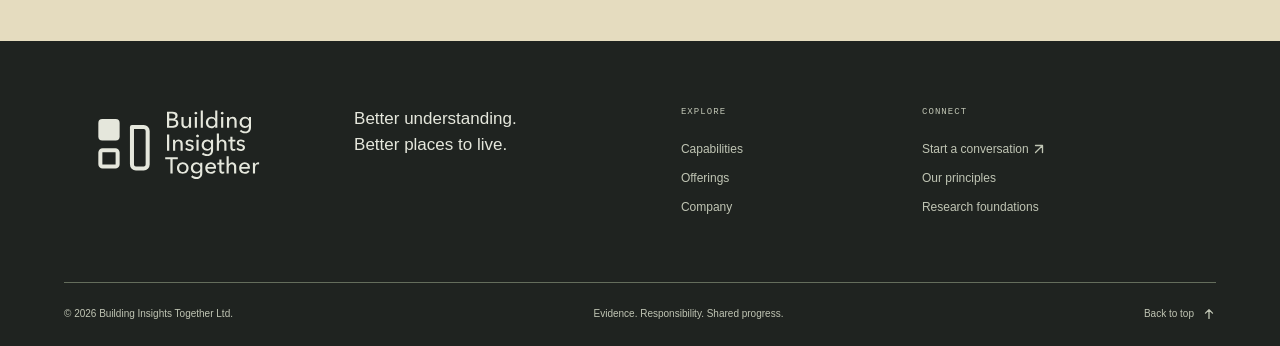
==== commit 852d6c22: "Create isolated password-protected beta review site with shared sticky notes" ====
--- a/about/index.html
+++ b/about/index.html
@@ -20,6 +20,8 @@
 <meta name="twitter:image" content="https://building-insights.org/assets/images/og-preview.png">
 <link rel="stylesheet" href="/assets/css/site.css?v=production-graphite-1">
 <script src="/assets/js/site.js" defer></script>
+<meta name="robots" content="noindex, nofollow, noarchive">
+<link rel="stylesheet" href="/assets/css/sticky-notes.css?v=20261005">
 </head>
 <body id="top">
 <a class="skip-link" href="#main">Skip to content</a><header class="site-header"><a class="brand" href="/index.html" aria-label="Building Insights Together home"><span class="brand-signature" aria-hidden="true"></span></a><nav class="desktop-nav" aria-label="Main navigation"><a href="/about/index.html" aria-current="page">Our purpose</a><a href="/capabilities/index.html">Capabilities</a><a href="/offerings/index.html">Offerings</a></nav><a class="header-contact" href="/contact/index.html">Let’s talk <span aria-hidden="true"><svg class="site-arrow header-contact-icon" data-arrow="up-right" aria-hidden="true" focusable="false" viewBox="0 0 16 16" width="14" height="14" fill="none"><path d="M4 12 12 4M4 4h8v8" stroke="currentColor" stroke-width="1.5" stroke-linecap="round" stroke-linejoin="round"></path></svg></span></a><button class="menu-toggle" aria-controls="mobile-nav" aria-expanded="false" aria-label="Open navigation"><span></span><span></span></button><nav id="mobile-nav" class="mobile-nav" aria-label="Mobile navigation" hidden><a href="/about/index.html" aria-current="page">Our purpose</a><a href="/capabilities/index.html">Capabilities</a><a href="/offerings/index.html">Offerings</a><a href="/contact/index.html">Let’s talk <span aria-hidden="true" class="site-arrow-wrap"><svg class="site-arrow" data-arrow="up-right" viewBox="0 0 16 16" width="14" height="14" fill="none" aria-hidden="true" focusable="false"><path d="M4 12 12 4M4 4h8v8" stroke="currentColor" stroke-width="1.5" stroke-linecap="round" stroke-linejoin="round"></path></svg></span></a></nav></header><main id="main"><section class="page-hero section-pad">
@@ -121,5 +123,6 @@
 <div class="footer-bottom">
 <span>© 2026 Building Insights Together Ltd.</span><span>Evidence. Responsibility. Shared progress.</span><a href="#top">Back to top <svg class="site-arrow" data-arrow="up" viewBox="0 0 16 16" width="14" height="14" fill="none" aria-hidden="true" focusable="false"><path d="M8 13V3M4 7l4-4 4 4" stroke="currentColor" stroke-width="1.5" stroke-linecap="round" stroke-linejoin="round"></path></svg></a>
 </div></footer>
+<script src="/assets/js/sticky-notes.js?v=20261005" defer></script>
 </body>
 </html>
--- a/assets/css/sticky-notes.css
+++ b/assets/css/sticky-notes.css
@@ -0,0 +1,452 @@
+/* Shared, page-anchored feedback notes. */
+.sticky-notes-layer {
+  position: absolute;
+  inset: 0;
+  z-index: 8990;
+  pointer-events: none;
+}
+
+.sticky-notes-launcher,
+.sticky-notes-panel,
+.sticky-note-composer,
+.sticky-note-card,
+.sticky-placement-banner {
+  box-sizing: border-box;
+  font-family: var(--sans, Arial, sans-serif);
+}
+
+.sticky-notes-launcher {
+  position: fixed;
+  z-index: 9010;
+  right: 20px;
+  bottom: 20px;
+  display: inline-flex;
+  align-items: center;
+  gap: 10px;
+  min-height: 46px;
+  padding: 10px 14px;
+  border: 1px solid color-mix(in srgb, var(--forest) 70%, white);
+  border-radius: 6px;
+  background: var(--forest);
+  color: var(--dark-text);
+  box-shadow: 0 12px 35px #0b1d1438;
+  font-size: 14px;
+  line-height: 1;
+}
+
+.sticky-notes-launcher:hover {
+  background: var(--forest-light);
+}
+
+.sticky-notes-launcher:focus-visible,
+.sticky-notes-panel button:focus-visible,
+.sticky-note-marker:focus-visible,
+.sticky-note-composer input:focus-visible,
+.sticky-note-composer textarea:focus-visible,
+.sticky-note-card button:focus-visible {
+  outline: 2px solid var(--focus);
+  outline-offset: 3px;
+}
+
+.sticky-notes-launcher-icon {
+  width: 18px;
+  height: 18px;
+  flex: 0 0 18px;
+}
+
+.sticky-notes-count {
+  display: grid;
+  place-items: center;
+  min-width: 21px;
+  height: 21px;
+  padding: 0 5px;
+  border-radius: 999px;
+  background: #f1d96f;
+  color: #263027;
+  font: 10px/1 var(--mono, monospace);
+}
+
+.sticky-notes-panel {
+  position: fixed;
+  z-index: 9005;
+  right: 20px;
+  bottom: 78px;
+  width: min(370px, calc(100vw - 40px));
+  max-height: min(680px, calc(100svh - 112px));
+  overflow: auto;
+  padding: 20px;
+  border: 1px solid var(--line);
+  border-radius: 8px;
+  background: var(--paper);
+  color: var(--ink);
+  box-shadow: 0 18px 55px #0b1d1440;
+}
+
+.sticky-notes-panel[hidden],
+.sticky-note-composer[hidden],
+.sticky-note-card[hidden],
+.sticky-placement-banner[hidden] {
+  display: none;
+}
+
+.sticky-notes-panel-header,
+.sticky-notes-panel-actions,
+.sticky-note-card-header,
+.sticky-note-composer-actions {
+  display: flex;
+  align-items: center;
+  justify-content: space-between;
+  gap: 12px;
+}
+
+.sticky-notes-panel-header {
+  align-items: flex-start;
+  padding-bottom: 17px;
+  border-bottom: 1px solid var(--line);
+}
+
+.sticky-notes-panel-kicker,
+.sticky-note-meta,
+.sticky-note-anchor-label {
+  font: 10px/1.45 var(--mono, monospace);
+  letter-spacing: .05em;
+  text-transform: uppercase;
+  color: var(--muted);
+}
+
+.sticky-notes-panel h2 {
+  margin: 7px 0 0;
+  font-size: 30px;
+  line-height: 1.05;
+  letter-spacing: -.035em;
+  font-weight: 400;
+}
+
+.sticky-notes-icon-button {
+  display: grid;
+  place-items: center;
+  width: 34px;
+  height: 34px;
+  flex: 0 0 34px;
+  padding: 0;
+  border: 1px solid var(--line);
+  border-radius: 50%;
+  background: transparent;
+  color: var(--ink);
+  font-size: 20px;
+  line-height: 1;
+}
+
+.sticky-notes-icon-button:hover {
+  background: var(--surface-soft);
+}
+
+.sticky-notes-panel-intro {
+  margin: 17px 0;
+  color: var(--muted);
+  font-size: 14px;
+  line-height: 1.55;
+}
+
+.sticky-notes-primary,
+.sticky-notes-secondary {
+  min-height: 40px;
+  padding: 9px 13px;
+  border: 1px solid var(--forest);
+  border-radius: 4px;
+  font-size: 13px;
+}
+
+.sticky-notes-primary {
+  background: var(--forest);
+  color: var(--dark-text);
+}
+
+.sticky-notes-primary:hover,
+.sticky-notes-primary[aria-pressed="true"] {
+  background: var(--forest-light);
+}
+
+.sticky-notes-secondary {
+  background: transparent;
+  color: var(--ink);
+  border-color: var(--line);
+}
+
+.sticky-notes-secondary:hover {
+  background: var(--surface-soft);
+}
+
+.sticky-notes-status {
+  min-height: 1.5em;
+  margin: 14px 0 0;
+  color: var(--muted);
+  font-size: 12px;
+}
+
+.sticky-notes-list {
+  display: grid;
+  gap: 10px;
+  margin: 15px 0 0;
+  padding: 0;
+  list-style: none;
+}
+
+.sticky-notes-list-button {
+  display: grid;
+  grid-template-columns: 28px 1fr;
+  gap: 11px;
+  width: 100%;
+  padding: 12px;
+  border: 1px solid var(--line);
+  border-radius: 5px;
+  background: color-mix(in srgb, #f1d96f 24%, var(--paper));
+  color: var(--ink);
+  text-align: left;
+}
+
+.sticky-notes-list-button:hover {
+  border-color: var(--accent);
+}
+
+.sticky-notes-list-number {
+  display: grid;
+  place-items: center;
+  width: 26px;
+  height: 26px;
+  border-radius: 50% 50% 50% 8px;
+  background: #f1d96f;
+  color: #263027;
+  font: 11px/1 var(--mono, monospace);
+}
+
+.sticky-notes-list-copy {
+  min-width: 0;
+}
+
+.sticky-notes-list-copy strong,
+.sticky-notes-list-copy span {
+  display: block;
+}
+
+.sticky-notes-list-copy strong {
+  overflow: hidden;
+  color: var(--ink);
+  font-size: 13px;
+  font-weight: 500;
+  line-height: 1.4;
+  text-overflow: ellipsis;
+  white-space: nowrap;
+}
+
+.sticky-notes-list-copy span {
+  margin-top: 4px;
+  color: var(--muted);
+  font-size: 11px;
+}
+
+.sticky-notes-empty {
+  margin: 18px 0 0;
+  padding: 19px;
+  border: 1px dashed var(--line);
+  color: var(--muted);
+  font-size: 13px;
+  line-height: 1.55;
+  text-align: center;
+}
+
+.sticky-note-marker {
+  position: absolute;
+  z-index: 8995;
+  display: grid;
+  place-items: center;
+  width: 34px;
+  height: 34px;
+  padding: 0;
+  border: 1px solid #867323;
+  border-radius: 50% 50% 50% 8px;
+  background: #f1d96f;
+  color: #263027;
+  box-shadow: 0 4px 14px #0b1d143b;
+  transform: translate(-50%, -85%) rotate(-45deg);
+  pointer-events: auto;
+}
+
+.sticky-note-marker span {
+  transform: rotate(45deg);
+  font: 11px/1 var(--mono, monospace);
+}
+
+.sticky-note-marker:hover,
+.sticky-note-marker[aria-expanded="true"] {
+  background: #ffe681;
+  transform: translate(-50%, -85%) rotate(-45deg) scale(1.08);
+}
+
+.sticky-placement-banner {
+  position: fixed;
+  z-index: 9020;
+  top: 92px;
+  left: 50%;
+  display: flex;
+  align-items: center;
+  gap: 15px;
+  max-width: calc(100vw - 32px);
+  padding: 11px 12px 11px 16px;
+  border: 1px solid #867323;
+  border-radius: 5px;
+  background: #fff4b5;
+  color: #263027;
+  box-shadow: 0 10px 30px #0b1d1430;
+  transform: translateX(-50%);
+  font-size: 13px;
+}
+
+.sticky-placement-banner button {
+  padding: 5px 8px;
+  border: 0;
+  border-radius: 3px;
+  background: #263027;
+  color: white;
+  font-size: 11px;
+}
+
+body.sticky-note-placing,
+body.sticky-note-placing * {
+  cursor: crosshair !important;
+}
+
+body.sticky-note-placing [data-sticky-ui],
+body.sticky-note-placing [data-sticky-ui] * {
+  cursor: default !important;
+}
+
+.sticky-note-composer,
+.sticky-note-card {
+  position: fixed;
+  z-index: 9030;
+  width: min(330px, calc(100vw - 28px));
+  padding: 17px;
+  border: 1px solid #bba642;
+  border-radius: 6px;
+  background: #fff4b5;
+  color: #263027;
+  box-shadow: 0 18px 48px #0b1d1450;
+}
+
+.sticky-note-composer h2,
+.sticky-note-card h2 {
+  margin: 0;
+  font-size: 21px;
+  line-height: 1.15;
+  letter-spacing: -.025em;
+  font-weight: 500;
+}
+
+.sticky-note-composer label {
+  display: block;
+  margin-top: 13px;
+  font-size: 12px;
+  font-weight: 600;
+}
+
+.sticky-note-composer input,
+.sticky-note-composer textarea {
+  width: 100%;
+  margin-top: 6px;
+  padding: 10px;
+  border: 1px solid #c9b85e;
+  border-radius: 3px;
+  background: #fffbea;
+  color: #263027;
+  font: 14px/1.45 var(--sans, Arial, sans-serif);
+  resize: vertical;
+}
+
+.sticky-note-composer textarea {
+  min-height: 110px;
+}
+
+.sticky-note-composer-actions {
+  justify-content: flex-end;
+  margin-top: 14px;
+}
+
+.sticky-note-composer-actions button {
+  min-height: 36px;
+  padding: 8px 12px;
+  border: 1px solid #263027;
+  border-radius: 3px;
+  background: transparent;
+  color: #263027;
+  font-size: 12px;
+}
+
+.sticky-note-composer-actions button[type="submit"] {
+  background: #263027;
+  color: white;
+}
+
+.sticky-note-form-status {
+  min-height: 1.4em;
+  margin: 9px 0 0;
+  color: #655b2e;
+  font-size: 11px;
+}
+
+.sticky-note-card-header {
+  align-items: flex-start;
+}
+
+.sticky-note-card p {
+  margin: 15px 0;
+  font-size: 14px;
+  line-height: 1.55;
+  white-space: pre-wrap;
+}
+
+.sticky-note-card .sticky-notes-icon-button {
+  width: 28px;
+  height: 28px;
+  flex-basis: 28px;
+  border-color: #c9b85e;
+  color: #263027;
+  font-size: 17px;
+}
+
+@media (max-width: 600px) {
+  .sticky-notes-launcher {
+    right: 12px;
+    bottom: 12px;
+  }
+
+  .sticky-notes-panel {
+    left: 12px;
+    right: 12px;
+    bottom: 70px;
+    width: auto;
+    max-height: calc(100svh - 94px);
+    padding: 17px;
+  }
+
+  .sticky-note-composer,
+  .sticky-note-card {
+    max-height: calc(100svh - 28px);
+    overflow: auto;
+  }
+
+  .sticky-placement-banner {
+    top: 88px;
+  }
+}
+
+@media print {
+  .sticky-notes-launcher,
+  .sticky-notes-panel,
+  .sticky-notes-layer,
+  .sticky-note-composer,
+  .sticky-note-card,
+  .sticky-placement-banner {
+    display: none !important;
+  }
+}
